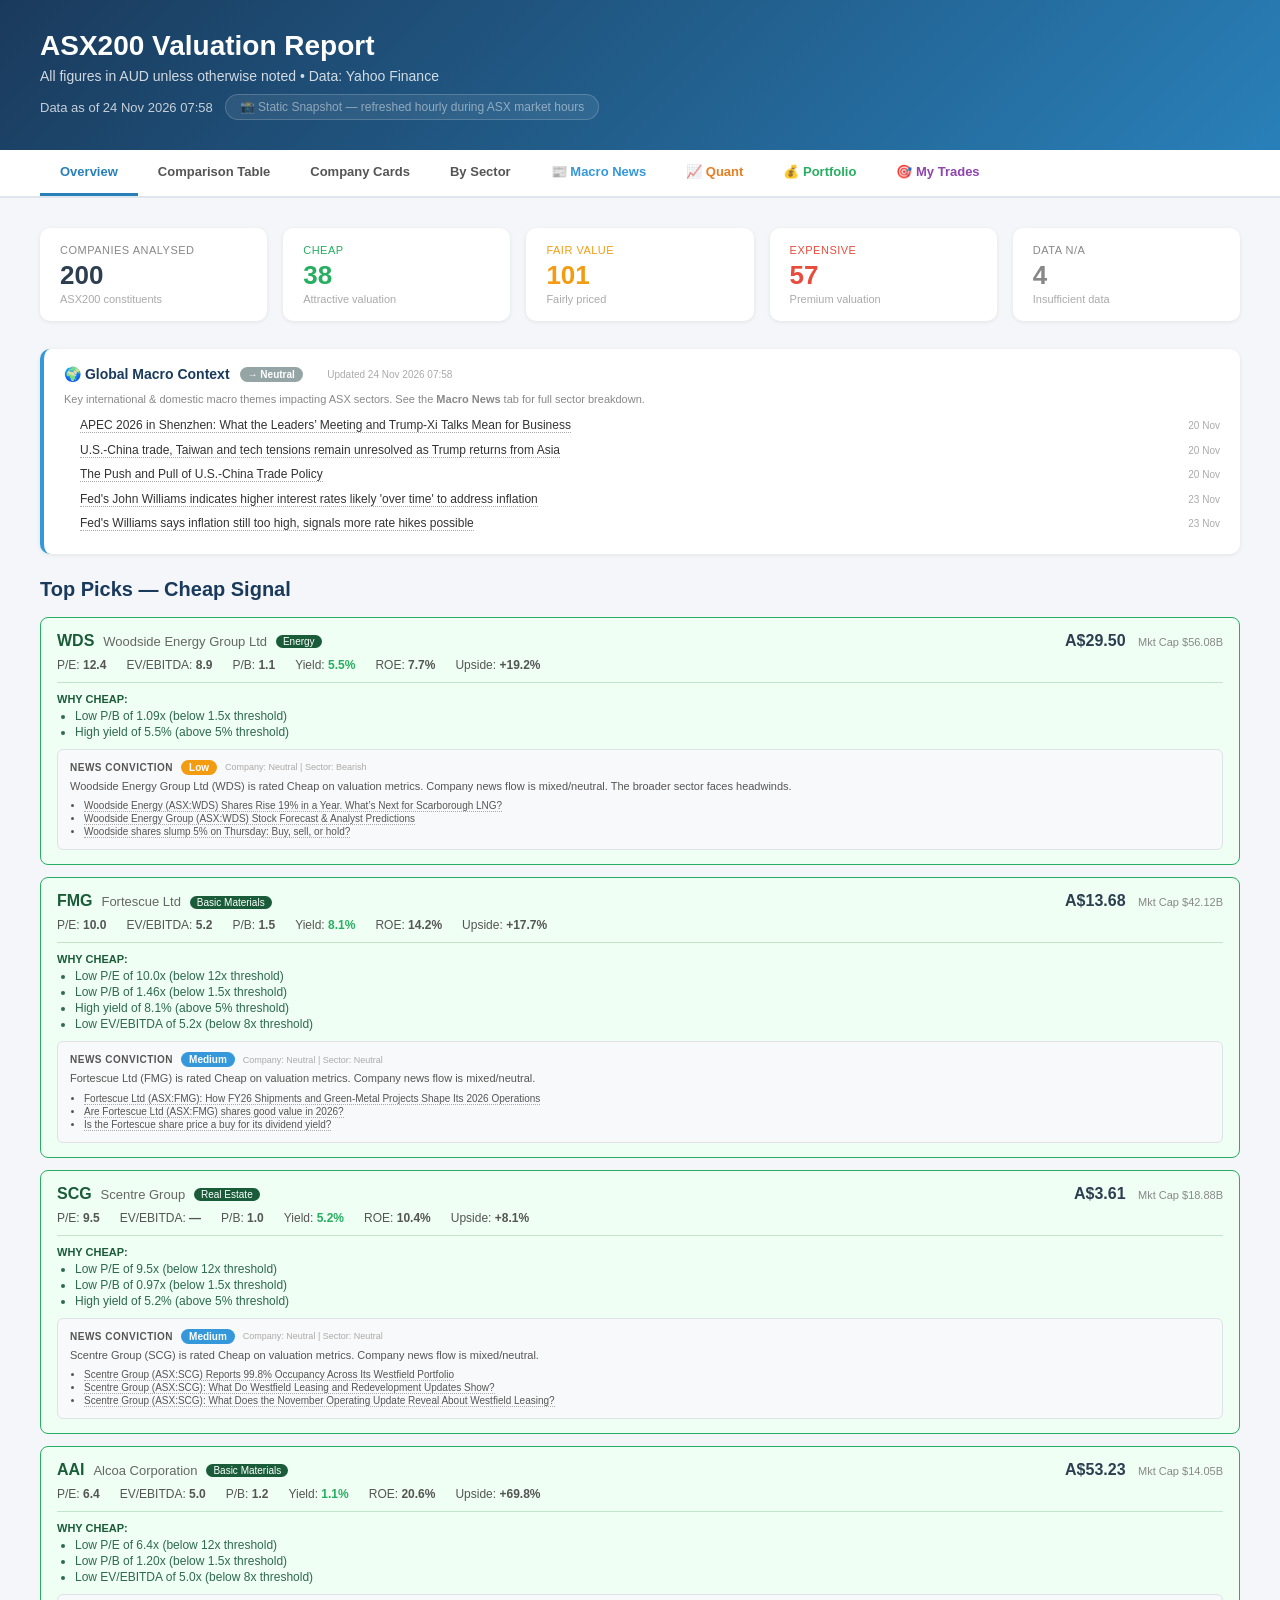
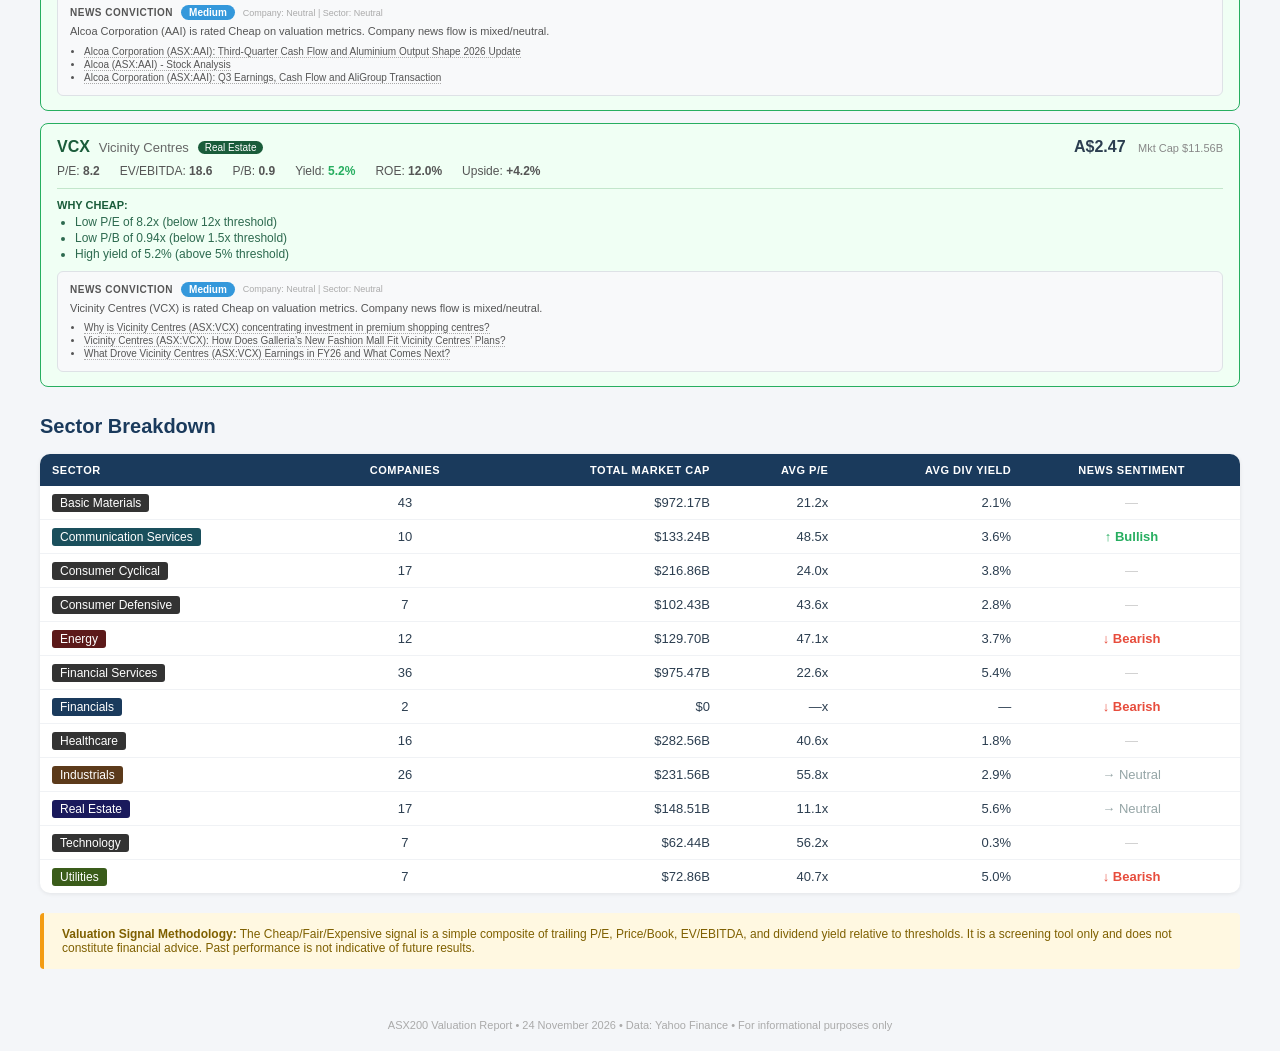
==== docs/index.html @ 19b4bb1e "Auto-update ASX200 report — 24 Nov 2026 08:01 UTC" ====
<!DOCTYPE html>
<html lang="en">
<head>
<meta charset="UTF-8">
<meta name="viewport" content="width=device-width, initial-scale=1">
<title>ASX200 Valuation Report — 24 November 2026</title>
<style>
  * { box-sizing: border-box; margin: 0; padding: 0; }
  body { font-family: -apple-system, BlinkMacSystemFont, 'Segoe UI', sans-serif; background: #f4f6f9; color: #2c3e50; }
  .header { background: linear-gradient(135deg, #1a3a5c 0%, #2980b9 100%); color: #fff; padding: 30px 40px; }
  .header h1 { font-size: 28px; font-weight: 800; }
  .header p { opacity: .8; margin-top: 6px; font-size: 14px; }
  .nav { background: #fff; border-bottom: 2px solid #e0e6ed; padding: 0 40px; display: flex; gap: 0; position: sticky; top: 0; z-index: 100; }
  .nav a { padding: 14px 20px; font-size: 13px; font-weight: 600; color: #555; text-decoration: none; border-bottom: 3px solid transparent; transition: .2s; }
  .nav a:hover, .nav a.active { color: #2980b9; border-bottom-color: #2980b9; }
  .section { padding: 30px 40px; display: none; }
  .section.active { display: block; }
  .stat-grid { display: grid; grid-template-columns: repeat(auto-fit, minmax(160px, 1fr)); gap: 16px; margin-bottom: 28px; }
  .stat-box { background: #fff; border-radius: 10px; padding: 16px 20px; box-shadow: 0 1px 4px rgba(0,0,0,.08); }
  .stat-box .label { font-size: 11px; color: #888; text-transform: uppercase; letter-spacing: .5px; }
  .stat-box .value { font-size: 26px; font-weight: 800; color: #2c3e50; margin-top: 4px; }
  .stat-box .sub { font-size: 11px; color: #aaa; margin-top: 2px; }
  h2 { font-size: 20px; font-weight: 700; margin-bottom: 16px; color: #1a3a5c; }
  .filter-bar { display: flex; gap: 8px; flex-wrap: wrap; margin-bottom: 16px; }
  .filter-btn { padding: 5px 14px; border: 1px solid #ddd; border-radius: 20px; font-size: 12px; cursor: pointer; background: #fff; color: #555; transition: .2s; }
  .filter-btn:hover, .filter-btn.active { background: #2980b9; color: #fff; border-color: #2980b9; }
  table { width: 100%; border-collapse: collapse; background: #fff; border-radius: 10px; overflow: hidden; box-shadow: 0 1px 4px rgba(0,0,0,.08); font-size: 13px; }
  thead { background: #1a3a5c; color: #fff; }
  th { padding: 10px 12px; text-align: left; font-size: 11px; font-weight: 600; text-transform: uppercase; letter-spacing: .5px; white-space: nowrap; }
  th.sortable { cursor: pointer; user-select: none; position: relative; padding-right: 20px; }
  th.sortable:hover { background: #24537a; }
  th .sort-arrow { font-size: 10px; margin-left: 4px; opacity: 0.4; }
  th.sort-asc .sort-arrow, th.sort-desc .sort-arrow { opacity: 1; }
  td { padding: 9px 12px; border-bottom: 1px solid #f0f2f5; }
  tr:last-child td { border-bottom: none; }
  tr:hover td { background: #f8fafc; }
  .company-row { cursor: default; }
  .cards-grid { display: grid; grid-template-columns: repeat(auto-fill, minmax(300px, 1fr)); gap: 16px; }
  a[target="_blank"]:hover { border-bottom-color: #2980b9 !important; color: #2980b9 !important; }
  .card { background: #fff; border-radius: 8px; box-shadow: 0 2px 8px rgba(0,0,0,.09); overflow: hidden; transition: transform .15s, box-shadow .15s; }
  .card:hover { transform: translateY(-2px); box-shadow: 0 4px 16px rgba(0,0,0,.13); }
  .disclaimer { background: #fff8e1; border-left: 4px solid #f39c12; padding: 14px 18px; border-radius: 4px; font-size: 12px; color: #7f6000; margin-top: 24px; }
  .refresh-bar { display:flex; align-items:center; gap:12px; margin-top:10px; flex-wrap:wrap; }
  #refresh-btn { background:rgba(255,255,255,.15); border:1px solid rgba(255,255,255,.4); color:#fff; padding:5px 14px; border-radius:16px; font-size:12px; cursor:pointer; transition:.2s; }
  #refresh-btn:hover { background:rgba(255,255,255,.25); }
  #refresh-btn:disabled { opacity:.5; cursor:not-allowed; }
  #refresh-status { font-size:12px; opacity:.8; }
  #last-updated { font-size:13px; opacity:.75; }
</style>
</head>
<body>

<div class="header">
  <h1>ASX200 Valuation Report</h1>
  <p>All figures in AUD unless otherwise noted &bull; Data: Yahoo Finance</p>
  <div class="refresh-bar">
    <span id="last-updated">Data as of 24 Nov 2026 07:58</span>
    <button id="refresh-btn" disabled style="opacity:.5;cursor:default">&#x1f4f8; Static Snapshot &mdash; refreshed hourly during ASX market hours</button>
    <span id="refresh-status"></span>
  </div>
</div>

<nav class="nav">
  <a href="#" class="active" onclick="showSection('overview',this)">Overview</a>
  <a href="#" onclick="showSection('table',this)">Comparison Table</a>
  <a href="#" onclick="showSection('cards',this)">Company Cards</a>
  <a href="#" onclick="showSection('sectors',this)">By Sector</a>
  <a href="#" onclick="showSection('macro',this)" style="color:#3498db;font-weight:700">&#x1f4f0; Macro News</a>
  <a href="#" onclick="showSection('quant',this)" style="color:#e67e22;font-weight:700">&#x1f4c8; Quant</a>
  <a href="#" onclick="showSection('portfolio',this)" style="color:#27ae60;font-weight:700">&#x1f4b0; Portfolio</a>
  <a href="#" onclick="showSection('manual',this)" style="color:#8e44ad;font-weight:700">&#x1f3af; My Trades</a>
</nav>

<!-- OVERVIEW -->
<div id="overview" class="section active">
  <div class="stat-grid">
    <div class="stat-box">
      <div class="label">Companies Analysed</div>
      <div class="value">200</div>
      <div class="sub">ASX200 constituents</div>
    </div>
    <div class="stat-box">
      <div class="label" style="color:#27ae60">Cheap</div>
      <div class="value" style="color:#27ae60">38</div>
      <div class="sub">Attractive valuation</div>
    </div>
    <div class="stat-box">
      <div class="label" style="color:#f39c12">Fair Value</div>
      <div class="value" style="color:#f39c12">101</div>
      <div class="sub">Fairly priced</div>
    </div>
    <div class="stat-box">
      <div class="label" style="color:#e74c3c">Expensive</div>
      <div class="value" style="color:#e74c3c">57</div>
      <div class="sub">Premium valuation</div>
    </div>
    <div class="stat-box">
      <div class="label">Data N/A</div>
      <div class="value" style="color:#888">4</div>
      <div class="sub">Insufficient data</div>
    </div>
  </div>

  <div style="background:#fff;border-radius:10px;padding:16px 20px;box-shadow:0 1px 4px rgba(0,0,0,.08);margin-bottom:24px;border-left:4px solid #3498db"><div style="display:flex;align-items:center;gap:10px;margin-bottom:10px"><span style="font-size:14px;font-weight:700;color:#1a3a5c">&#x1f30d; Global Macro Context</span><span style="background:#95a5a6;color:#fff;font-size:10px;padding:2px 8px;border-radius:8px;font-weight:600">&#x2192; Neutral</span> &nbsp;<span style="font-size:10px;color:#aaa">Updated 24 Nov 2026 07:58</span></div><p style="font-size:11px;color:#888;margin-bottom:10px">Key international &amp; domestic macro themes impacting ASX sectors. See the <b>Macro News</b> tab for full sector breakdown.</p><ul style="margin:0;padding-left:16px;line-height:1.8"><li style="margin:3px 0;display:flex;justify-content:space-between;align-items:baseline"><span style="font-size:12px;color:#333"><a href="https://news.google.com/rss/articles/[base64]?oc=5" target="_blank" rel="noopener" style="color:inherit;text-decoration:none;border-bottom:1px dotted #aaa" title="Open article">APEC 2026 in Shenzhen: What the Leaders’ Meeting and Trump-Xi Talks Mean for Business</a></span><span style="font-size:10px;color:#aaa;margin-left:8px;white-space:nowrap">20 Nov</span></li><li style="margin:3px 0;display:flex;justify-content:space-between;align-items:baseline"><span style="font-size:12px;color:#333"><a href="https://news.google.com/rss/articles/[base64]?oc=5" target="_blank" rel="noopener" style="color:inherit;text-decoration:none;border-bottom:1px dotted #aaa" title="Open article">U.S.-China trade, Taiwan and tech tensions remain unresolved as Trump returns from Asia</a></span><span style="font-size:10px;color:#aaa;margin-left:8px;white-space:nowrap">20 Nov</span></li><li style="margin:3px 0;display:flex;justify-content:space-between;align-items:baseline"><span style="font-size:12px;color:#333"><a href="https://news.google.com/rss/articles/[base64]?oc=5" target="_blank" rel="noopener" style="color:inherit;text-decoration:none;border-bottom:1px dotted #aaa" title="Open article">The Push and Pull of U.S.-China Trade Policy</a></span><span style="font-size:10px;color:#aaa;margin-left:8px;white-space:nowrap">20 Nov</span></li><li style="margin:3px 0;display:flex;justify-content:space-between;align-items:baseline"><span style="font-size:12px;color:#333"><a href="https://news.google.com/rss/articles/[base64]?oc=5" target="_blank" rel="noopener" style="color:inherit;text-decoration:none;border-bottom:1px dotted #aaa" title="Open article">Fed's John Williams indicates higher interest rates likely 'over time' to address inflation</a></span><span style="font-size:10px;color:#aaa;margin-left:8px;white-space:nowrap">23 Nov</span></li><li style="margin:3px 0;display:flex;justify-content:space-between;align-items:baseline"><span style="font-size:12px;color:#333"><a href="https://news.google.com/rss/articles/[base64]?oc=5" target="_blank" rel="noopener" style="color:inherit;text-decoration:none;border-bottom:1px dotted #aaa" title="Open article">Fed's Williams says inflation still too high, signals more rate hikes possible</a></span><span style="font-size:10px;color:#aaa;margin-left:8px;white-space:nowrap">23 Nov</span></li></ul></div>

  <h2>Top Picks — Cheap Signal</h2>
  
        <div style="background:#f0fff4;border:1px solid #27ae60;border-radius:8px;padding:14px 16px;margin-bottom:12px">
          <div style="display:flex;justify-content:space-between;align-items:flex-start">
            <div>
              <b style="color:#1a5c3a;font-size:16px">WDS</b>
              &nbsp;<span style="color:#666;font-size:13px">Woodside Energy Group Ltd</span>
              &nbsp;<span style="background:#1a5c3a;color:#fff;font-size:10px;padding:1px 7px;border-radius:8px;vertical-align:middle">Energy</span>
            </div>
            <div style="text-align:right">
              <span style="font-weight:700">A$29.50</span>
              <span style="color:#888;font-size:11px;margin-left:8px">Mkt Cap $56.08B</span>
            </div>
          </div>
          <div style="display:flex;gap:20px;margin-top:8px;font-size:12px;color:#555;flex-wrap:wrap">
            <span>P/E: <b>12.4</b></span>
            <span>EV/EBITDA: <b>8.9</b></span>
            <span>P/B: <b>1.1</b></span>
            <span>Yield: <b style="color:#27ae60">5.5%</b></span>
            <span>ROE: <b>7.7%</b></span>
            <span>Upside: <b>+19.2%</b></span>
          </div>
          <div style="margin-top:10px;padding-top:10px;border-top:1px solid #c3e6cb"><div style="font-size:11px;font-weight:700;color:#1a5c3a;margin-bottom:4px">WHY CHEAP:</div><ul style="margin:0;padding-left:18px;font-size:12px;color:#2d6a4f"><li style="margin:2px 0">Low P/B of 1.09x (below 1.5x threshold)</li><li style="margin:2px 0">High yield of 5.5% (above 5% threshold)</li></ul></div>
          <div style="margin-top:10px;padding:10px 12px;background:#f8f9fa;border-radius:6px;border:1px solid #dee2e6"><div style="display:flex;align-items:center;gap:8px;margin-bottom:4px"><span style="font-size:10px;font-weight:700;color:#555;text-transform:uppercase;letter-spacing:.5px">NEWS CONVICTION</span><span style="background:#f39c12;color:#fff;font-size:10px;padding:2px 8px;border-radius:8px;font-weight:600">Low</span><span style="font-size:9px;color:#aaa">Company: Neutral | Sector: Bearish</span></div><p style="font-size:11px;color:#555;margin:0 0 4px;line-height:1.4">Woodside Energy Group Ltd (WDS) is rated Cheap on valuation metrics. Company news flow is mixed/neutral. The broader sector faces headwinds.</p><ul style="margin:6px 0 0;padding-left:14px"><li style="font-size:10px;margin:2px 0;color:#555"><a href="https://news.google.com/rss/articles/[base64]?oc=5" target="_blank" rel="noopener" style="color:inherit;text-decoration:none;border-bottom:1px dotted #aaa" title="Open article">Woodside Energy (ASX:WDS) Shares Rise 19% in a Year. What’s Next for Scarborough LNG?</a></li><li style="font-size:10px;margin:2px 0;color:#555"><a href="https://news.google.com/rss/articles/CBMiigFBVV95cUxPNURCM3dqY3VEczFaQlRVOG5GcnI3QjNnTUJpSXBoOUhFYTQ2c19MMGlrNGltT3ExZWV2Qkx1VmtBLTdyR3o5S0Nad1VIemtrakQ2ZmtveVpadXNoZ2FSc2pHTlVWWkM3NEt0Y2JEMkRsZnkwclZuemVEblJkbGlEWXo4d3N5NE9kY3c?oc=5" target="_blank" rel="noopener" style="color:inherit;text-decoration:none;border-bottom:1px dotted #aaa" title="Open article">Woodside Energy Group (ASX:WDS) Stock Forecast &amp; Analyst Predictions</a></li><li style="font-size:10px;margin:2px 0;color:#555"><a href="https://news.google.com/rss/articles/[base64]?oc=5" target="_blank" rel="noopener" style="color:inherit;text-decoration:none;border-bottom:1px dotted #aaa" title="Open article">Woodside shares slump 5% on Thursday: Buy, sell, or hold?</a></li></ul></div>
        </div>
        <div style="background:#f0fff4;border:1px solid #27ae60;border-radius:8px;padding:14px 16px;margin-bottom:12px">
          <div style="display:flex;justify-content:space-between;align-items:flex-start">
            <div>
              <b style="color:#1a5c3a;font-size:16px">FMG</b>
              &nbsp;<span style="color:#666;font-size:13px">Fortescue Ltd</span>
              &nbsp;<span style="background:#1a5c3a;color:#fff;font-size:10px;padding:1px 7px;border-radius:8px;vertical-align:middle">Basic Materials</span>
            </div>
            <div style="text-align:right">
              <span style="font-weight:700">A$13.68</span>
              <span style="color:#888;font-size:11px;margin-left:8px">Mkt Cap $42.12B</span>
            </div>
          </div>
          <div style="display:flex;gap:20px;margin-top:8px;font-size:12px;color:#555;flex-wrap:wrap">
            <span>P/E: <b>10.0</b></span>
            <span>EV/EBITDA: <b>5.2</b></span>
            <span>P/B: <b>1.5</b></span>
            <span>Yield: <b style="color:#27ae60">8.1%</b></span>
            <span>ROE: <b>14.2%</b></span>
            <span>Upside: <b>+17.7%</b></span>
          </div>
          <div style="margin-top:10px;padding-top:10px;border-top:1px solid #c3e6cb"><div style="font-size:11px;font-weight:700;color:#1a5c3a;margin-bottom:4px">WHY CHEAP:</div><ul style="margin:0;padding-left:18px;font-size:12px;color:#2d6a4f"><li style="margin:2px 0">Low P/E of 10.0x (below 12x threshold)</li><li style="margin:2px 0">Low P/B of 1.46x (below 1.5x threshold)</li><li style="margin:2px 0">High yield of 8.1% (above 5% threshold)</li><li style="margin:2px 0">Low EV/EBITDA of 5.2x (below 8x threshold)</li></ul></div>
          <div style="margin-top:10px;padding:10px 12px;background:#f8f9fa;border-radius:6px;border:1px solid #dee2e6"><div style="display:flex;align-items:center;gap:8px;margin-bottom:4px"><span style="font-size:10px;font-weight:700;color:#555;text-transform:uppercase;letter-spacing:.5px">NEWS CONVICTION</span><span style="background:#3498db;color:#fff;font-size:10px;padding:2px 8px;border-radius:8px;font-weight:600">Medium</span><span style="font-size:9px;color:#aaa">Company: Neutral | Sector: Neutral</span></div><p style="font-size:11px;color:#555;margin:0 0 4px;line-height:1.4">Fortescue Ltd (FMG) is rated Cheap on valuation metrics. Company news flow is mixed/neutral.</p><ul style="margin:6px 0 0;padding-left:14px"><li style="font-size:10px;margin:2px 0;color:#555"><a href="https://news.google.com/rss/articles/[base64]?oc=5" target="_blank" rel="noopener" style="color:inherit;text-decoration:none;border-bottom:1px dotted #aaa" title="Open article">Fortescue Ltd (ASX:FMG): How FY26 Shipments and Green-Metal Projects Shape Its 2026 Operations</a></li><li style="font-size:10px;margin:2px 0;color:#555"><a href="https://news.google.com/rss/articles/[base64]?oc=5" target="_blank" rel="noopener" style="color:inherit;text-decoration:none;border-bottom:1px dotted #aaa" title="Open article">Are Fortescue Ltd (ASX:FMG) shares good value in 2026?</a></li><li style="font-size:10px;margin:2px 0;color:#555"><a href="https://news.google.com/rss/articles/[base64]?oc=5" target="_blank" rel="noopener" style="color:inherit;text-decoration:none;border-bottom:1px dotted #aaa" title="Open article">Is the Fortescue share price a buy for its dividend yield?</a></li></ul></div>
        </div>
        <div style="background:#f0fff4;border:1px solid #27ae60;border-radius:8px;padding:14px 16px;margin-bottom:12px">
          <div style="display:flex;justify-content:space-between;align-items:flex-start">
            <div>
              <b style="color:#1a5c3a;font-size:16px">SCG</b>
              &nbsp;<span style="color:#666;font-size:13px">Scentre Group</span>
              &nbsp;<span style="background:#1a5c3a;color:#fff;font-size:10px;padding:1px 7px;border-radius:8px;vertical-align:middle">Real Estate</span>
            </div>
            <div style="text-align:right">
              <span style="font-weight:700">A$3.61</span>
              <span style="color:#888;font-size:11px;margin-left:8px">Mkt Cap $18.88B</span>
            </div>
          </div>
          <div style="display:flex;gap:20px;margin-top:8px;font-size:12px;color:#555;flex-wrap:wrap">
            <span>P/E: <b>9.5</b></span>
            <span>EV/EBITDA: <b>—</b></span>
            <span>P/B: <b>1.0</b></span>
            <span>Yield: <b style="color:#27ae60">5.2%</b></span>
            <span>ROE: <b>10.4%</b></span>
            <span>Upside: <b>+8.1%</b></span>
          </div>
          <div style="margin-top:10px;padding-top:10px;border-top:1px solid #c3e6cb"><div style="font-size:11px;font-weight:700;color:#1a5c3a;margin-bottom:4px">WHY CHEAP:</div><ul style="margin:0;padding-left:18px;font-size:12px;color:#2d6a4f"><li style="margin:2px 0">Low P/E of 9.5x (below 12x threshold)</li><li style="margin:2px 0">Low P/B of 0.97x (below 1.5x threshold)</li><li style="margin:2px 0">High yield of 5.2% (above 5% threshold)</li></ul></div>
          <div style="margin-top:10px;padding:10px 12px;background:#f8f9fa;border-radius:6px;border:1px solid #dee2e6"><div style="display:flex;align-items:center;gap:8px;margin-bottom:4px"><span style="font-size:10px;font-weight:700;color:#555;text-transform:uppercase;letter-spacing:.5px">NEWS CONVICTION</span><span style="background:#3498db;color:#fff;font-size:10px;padding:2px 8px;border-radius:8px;font-weight:600">Medium</span><span style="font-size:9px;color:#aaa">Company: Neutral | Sector: Neutral</span></div><p style="font-size:11px;color:#555;margin:0 0 4px;line-height:1.4">Scentre Group (SCG) is rated Cheap on valuation metrics. Company news flow is mixed/neutral.</p><ul style="margin:6px 0 0;padding-left:14px"><li style="font-size:10px;margin:2px 0;color:#555"><a href="https://news.google.com/rss/articles/[base64]?oc=5" target="_blank" rel="noopener" style="color:inherit;text-decoration:none;border-bottom:1px dotted #aaa" title="Open article">Scentre Group (ASX:SCG) Reports 99.8% Occupancy Across Its Westfield Portfolio</a></li><li style="font-size:10px;margin:2px 0;color:#555"><a href="https://news.google.com/rss/articles/[base64]?oc=5" target="_blank" rel="noopener" style="color:inherit;text-decoration:none;border-bottom:1px dotted #aaa" title="Open article">Scentre Group (ASX:SCG): What Do Westfield Leasing and Redevelopment Updates Show?</a></li><li style="font-size:10px;margin:2px 0;color:#555"><a href="https://news.google.com/rss/articles/[base64]?oc=5" target="_blank" rel="noopener" style="color:inherit;text-decoration:none;border-bottom:1px dotted #aaa" title="Open article">Scentre Group (ASX:SCG): What Does the November Operating Update Reveal About Westfield Leasing?</a></li></ul></div>
        </div>
        <div style="background:#f0fff4;border:1px solid #27ae60;border-radius:8px;padding:14px 16px;margin-bottom:12px">
          <div style="display:flex;justify-content:space-between;align-items:flex-start">
            <div>
              <b style="color:#1a5c3a;font-size:16px">AAI</b>
              &nbsp;<span style="color:#666;font-size:13px">Alcoa Corporation</span>
              &nbsp;<span style="background:#1a5c3a;color:#fff;font-size:10px;padding:1px 7px;border-radius:8px;vertical-align:middle">Basic Materials</span>
            </div>
            <div style="text-align:right">
              <span style="font-weight:700">A$53.23</span>
              <span style="color:#888;font-size:11px;margin-left:8px">Mkt Cap $14.05B</span>
            </div>
          </div>
          <div style="display:flex;gap:20px;margin-top:8px;font-size:12px;color:#555;flex-wrap:wrap">
            <span>P/E: <b>6.4</b></span>
            <span>EV/EBITDA: <b>5.0</b></span>
            <span>P/B: <b>1.2</b></span>
            <span>Yield: <b style="color:#27ae60">1.1%</b></span>
            <span>ROE: <b>20.6%</b></span>
            <span>Upside: <b>+69.8%</b></span>
          </div>
          <div style="margin-top:10px;padding-top:10px;border-top:1px solid #c3e6cb"><div style="font-size:11px;font-weight:700;color:#1a5c3a;margin-bottom:4px">WHY CHEAP:</div><ul style="margin:0;padding-left:18px;font-size:12px;color:#2d6a4f"><li style="margin:2px 0">Low P/E of 6.4x (below 12x threshold)</li><li style="margin:2px 0">Low P/B of 1.20x (below 1.5x threshold)</li><li style="margin:2px 0">Low EV/EBITDA of 5.0x (below 8x threshold)</li></ul></div>
          <div style="margin-top:10px;padding:10px 12px;background:#f8f9fa;border-radius:6px;border:1px solid #dee2e6"><div style="display:flex;align-items:center;gap:8px;margin-bottom:4px"><span style="font-size:10px;font-weight:700;color:#555;text-transform:uppercase;letter-spacing:.5px">NEWS CONVICTION</span><span style="background:#3498db;color:#fff;font-size:10px;padding:2px 8px;border-radius:8px;font-weight:600">Medium</span><span style="font-size:9px;color:#aaa">Company: Neutral | Sector: Neutral</span></div><p style="font-size:11px;color:#555;margin:0 0 4px;line-height:1.4">Alcoa Corporation (AAI) is rated Cheap on valuation metrics. Company news flow is mixed/neutral.</p><ul style="margin:6px 0 0;padding-left:14px"><li style="font-size:10px;margin:2px 0;color:#555"><a href="https://news.google.com/rss/articles/[base64]?oc=5" target="_blank" rel="noopener" style="color:inherit;text-decoration:none;border-bottom:1px dotted #aaa" title="Open article">Alcoa Corporation (ASX:AAI): Third-Quarter Cash Flow and Aluminium Output Shape 2026 Update</a></li><li style="font-size:10px;margin:2px 0;color:#555"><a href="https://news.google.com/rss/articles/CBMib0FVX3lxTE4wTHFvZHZCT2wycHNEZUJXZGV2N3cyOWl3WEtsdHh0NHFtY05YV3lCeWxVR2xORUNEM25maUY2M2N1dFNyaUtiRmxpd0R1ZGE1Wmx3ZlJVOVRRT2hzNnZmdEFmYk42UWtOZ0MzUkVXdw?oc=5" target="_blank" rel="noopener" style="color:inherit;text-decoration:none;border-bottom:1px dotted #aaa" title="Open article">Alcoa (ASX:AAI) - Stock Analysis</a></li><li style="font-size:10px;margin:2px 0;color:#555"><a href="https://news.google.com/rss/articles/[base64]?oc=5" target="_blank" rel="noopener" style="color:inherit;text-decoration:none;border-bottom:1px dotted #aaa" title="Open article">Alcoa Corporation (ASX:AAI): Q3 Earnings, Cash Flow and AliGroup Transaction</a></li></ul></div>
        </div>
        <div style="background:#f0fff4;border:1px solid #27ae60;border-radius:8px;padding:14px 16px;margin-bottom:12px">
          <div style="display:flex;justify-content:space-between;align-items:flex-start">
            <div>
              <b style="color:#1a5c3a;font-size:16px">VCX</b>
              &nbsp;<span style="color:#666;font-size:13px">Vicinity Centres</span>
              &nbsp;<span style="background:#1a5c3a;color:#fff;font-size:10px;padding:1px 7px;border-radius:8px;vertical-align:middle">Real Estate</span>
            </div>
            <div style="text-align:right">
              <span style="font-weight:700">A$2.47</span>
              <span style="color:#888;font-size:11px;margin-left:8px">Mkt Cap $11.56B</span>
            </div>
          </div>
          <div style="display:flex;gap:20px;margin-top:8px;font-size:12px;color:#555;flex-wrap:wrap">
            <span>P/E: <b>8.2</b></span>
            <span>EV/EBITDA: <b>18.6</b></span>
            <span>P/B: <b>0.9</b></span>
            <span>Yield: <b style="color:#27ae60">5.2%</b></span>
            <span>ROE: <b>12.0%</b></span>
            <span>Upside: <b>+4.2%</b></span>
          </div>
          <div style="margin-top:10px;padding-top:10px;border-top:1px solid #c3e6cb"><div style="font-size:11px;font-weight:700;color:#1a5c3a;margin-bottom:4px">WHY CHEAP:</div><ul style="margin:0;padding-left:18px;font-size:12px;color:#2d6a4f"><li style="margin:2px 0">Low P/E of 8.2x (below 12x threshold)</li><li style="margin:2px 0">Low P/B of 0.94x (below 1.5x threshold)</li><li style="margin:2px 0">High yield of 5.2% (above 5% threshold)</li></ul></div>
          <div style="margin-top:10px;padding:10px 12px;background:#f8f9fa;border-radius:6px;border:1px solid #dee2e6"><div style="display:flex;align-items:center;gap:8px;margin-bottom:4px"><span style="font-size:10px;font-weight:700;color:#555;text-transform:uppercase;letter-spacing:.5px">NEWS CONVICTION</span><span style="background:#3498db;color:#fff;font-size:10px;padding:2px 8px;border-radius:8px;font-weight:600">Medium</span><span style="font-size:9px;color:#aaa">Company: Neutral | Sector: Neutral</span></div><p style="font-size:11px;color:#555;margin:0 0 4px;line-height:1.4">Vicinity Centres (VCX) is rated Cheap on valuation metrics. Company news flow is mixed/neutral.</p><ul style="margin:6px 0 0;padding-left:14px"><li style="font-size:10px;margin:2px 0;color:#555"><a href="https://news.google.com/rss/articles/[base64]?oc=5" target="_blank" rel="noopener" style="color:inherit;text-decoration:none;border-bottom:1px dotted #aaa" title="Open article">Why is Vicinity Centres (ASX:VCX) concentrating investment in premium shopping centres?</a></li><li style="font-size:10px;margin:2px 0;color:#555"><a href="https://news.google.com/rss/articles/[base64]?oc=5" target="_blank" rel="noopener" style="color:inherit;text-decoration:none;border-bottom:1px dotted #aaa" title="Open article">Vicinity Centres (ASX:VCX): How Does Galleria’s New Fashion Mall Fit Vicinity Centres’ Plans?</a></li><li style="font-size:10px;margin:2px 0;color:#555"><a href="https://news.google.com/rss/articles/[base64]?oc=5" target="_blank" rel="noopener" style="color:inherit;text-decoration:none;border-bottom:1px dotted #aaa" title="Open article">What Drove Vicinity Centres (ASX:VCX) Earnings in FY26 and What Comes Next?</a></li></ul></div>
        </div>

  <h2 style="margin-top:28px">Sector Breakdown</h2>
  <table>
    <thead>
      <tr>
        <th>Sector</th>
        <th style="text-align:center">Companies</th>
        <th style="text-align:right">Total Market Cap</th>
        <th style="text-align:right">Avg P/E</th>
        <th style="text-align:right">Avg Div Yield</th>
        <th style="text-align:center">News Sentiment</th>
      </tr>
    </thead>
    <tbody>
      
        <tr>
          <td><span style="background:#333333;color:#fff;padding:2px 8px;border-radius:3px;font-size:12px">Basic Materials</span></td>
          <td style="text-align:center">43</td>
          <td style="text-align:right">$972.17B</td>
          <td style="text-align:right">21.2x</td>
          <td style="text-align:right">2.1%</td>
          <td style="text-align:center"><span style="color:#ccc">—</span></td>
        </tr>
        <tr>
          <td><span style="background:#1a4f5c;color:#fff;padding:2px 8px;border-radius:3px;font-size:12px">Communication Services</span></td>
          <td style="text-align:center">10</td>
          <td style="text-align:right">$133.24B</td>
          <td style="text-align:right">48.5x</td>
          <td style="text-align:right">3.6%</td>
          <td style="text-align:center"><span style="color:#27ae60;font-weight:700">&#x2191; Bullish</span></td>
        </tr>
        <tr>
          <td><span style="background:#333333;color:#fff;padding:2px 8px;border-radius:3px;font-size:12px">Consumer Cyclical</span></td>
          <td style="text-align:center">17</td>
          <td style="text-align:right">$216.86B</td>
          <td style="text-align:right">24.0x</td>
          <td style="text-align:right">3.8%</td>
          <td style="text-align:center"><span style="color:#ccc">—</span></td>
        </tr>
        <tr>
          <td><span style="background:#333333;color:#fff;padding:2px 8px;border-radius:3px;font-size:12px">Consumer Defensive</span></td>
          <td style="text-align:center">7</td>
          <td style="text-align:right">$102.43B</td>
          <td style="text-align:right">43.6x</td>
          <td style="text-align:right">2.8%</td>
          <td style="text-align:center"><span style="color:#ccc">—</span></td>
        </tr>
        <tr>
          <td><span style="background:#5c1a1a;color:#fff;padding:2px 8px;border-radius:3px;font-size:12px">Energy</span></td>
          <td style="text-align:center">12</td>
          <td style="text-align:right">$129.70B</td>
          <td style="text-align:right">47.1x</td>
          <td style="text-align:right">3.7%</td>
          <td style="text-align:center"><span style="color:#e74c3c;font-weight:700">&#x2193; Bearish</span></td>
        </tr>
        <tr>
          <td><span style="background:#333333;color:#fff;padding:2px 8px;border-radius:3px;font-size:12px">Financial Services</span></td>
          <td style="text-align:center">36</td>
          <td style="text-align:right">$975.47B</td>
          <td style="text-align:right">22.6x</td>
          <td style="text-align:right">5.4%</td>
          <td style="text-align:center"><span style="color:#ccc">—</span></td>
        </tr>
        <tr>
          <td><span style="background:#1a3a5c;color:#fff;padding:2px 8px;border-radius:3px;font-size:12px">Financials</span></td>
          <td style="text-align:center">2</td>
          <td style="text-align:right">$0</td>
          <td style="text-align:right">—x</td>
          <td style="text-align:right">—</td>
          <td style="text-align:center"><span style="color:#e74c3c;font-weight:700">&#x2193; Bearish</span></td>
        </tr>
        <tr>
          <td><span style="background:#333333;color:#fff;padding:2px 8px;border-radius:3px;font-size:12px">Healthcare</span></td>
          <td style="text-align:center">16</td>
          <td style="text-align:right">$282.56B</td>
          <td style="text-align:right">40.6x</td>
          <td style="text-align:right">1.8%</td>
          <td style="text-align:center"><span style="color:#ccc">—</span></td>
        </tr>
        <tr>
          <td><span style="background:#5c3a1a;color:#fff;padding:2px 8px;border-radius:3px;font-size:12px">Industrials</span></td>
          <td style="text-align:center">26</td>
          <td style="text-align:right">$231.56B</td>
          <td style="text-align:right">55.8x</td>
          <td style="text-align:right">2.9%</td>
          <td style="text-align:center"><span style="color:#95a5a6">&#x2192; Neutral</span></td>
        </tr>
        <tr>
          <td><span style="background:#1a1a5c;color:#fff;padding:2px 8px;border-radius:3px;font-size:12px">Real Estate</span></td>
          <td style="text-align:center">17</td>
          <td style="text-align:right">$148.51B</td>
          <td style="text-align:right">11.1x</td>
          <td style="text-align:right">5.6%</td>
          <td style="text-align:center"><span style="color:#95a5a6">&#x2192; Neutral</span></td>
        </tr>
        <tr>
          <td><span style="background:#333333;color:#fff;padding:2px 8px;border-radius:3px;font-size:12px">Technology</span></td>
          <td style="text-align:center">7</td>
          <td style="text-align:right">$62.44B</td>
          <td style="text-align:right">56.2x</td>
          <td style="text-align:right">0.3%</td>
          <td style="text-align:center"><span style="color:#ccc">—</span></td>
        </tr>
        <tr>
          <td><span style="background:#3a5c1a;color:#fff;padding:2px 8px;border-radius:3px;font-size:12px">Utilities</span></td>
          <td style="text-align:center">7</td>
          <td style="text-align:right">$72.86B</td>
          <td style="text-align:right">40.7x</td>
          <td style="text-align:right">5.0%</td>
          <td style="text-align:center"><span style="color:#e74c3c;font-weight:700">&#x2193; Bearish</span></td>
        </tr>
    </tbody>
  </table>

  <div class="disclaimer" style="margin-top:20px">
    <b>Valuation Signal Methodology:</b> The Cheap/Fair/Expensive signal is a simple composite of trailing P/E, Price/Book, EV/EBITDA, and dividend yield relative to thresholds. It is a screening tool only and does not constitute financial advice. Past performance is not indicative of future results.
  </div>
</div>

<!-- TABLE -->
<div id="table" class="section">
  <h2>Full Comparison Table</h2>
  <div class="filter-bar" id="tableFilters">
    <button class="filter-btn active" onclick="filterTable('all',this)">All</button>
    <button class="filter-btn" onclick="filterTable('Cheap',this)" style="border-color:#27ae60;color:#27ae60">Cheap</button>
    <button class="filter-btn" onclick="filterTable('Fair',this)" style="border-color:#f39c12;color:#f39c12">Fair</button>
    <button class="filter-btn" onclick="filterTable('Expensive',this)" style="border-color:#e74c3c;color:#e74c3c">Expensive</button>
  </div>
  <table id="mainTable">
    <thead>
      <tr>
        <th class="sortable" onclick="sortTable(0)"># <span class="sort-arrow">&#9650;</span></th>
        <th class="sortable" onclick="sortTable(1)">Company <span class="sort-arrow">&#9650;</span></th>
        <th class="sortable" onclick="sortTable(2)">Sector <span class="sort-arrow">&#9650;</span></th>
        <th class="sortable" onclick="sortTable(3)" style="text-align:right">Price <span class="sort-arrow">&#9650;</span></th>
        <th class="sortable" onclick="sortTable(4)" style="text-align:right">Mkt Cap <span class="sort-arrow">&#9650;</span></th>
        <th class="sortable" onclick="sortTable(5)" style="text-align:right">P/E (TTM) <span class="sort-arrow">&#9650;</span></th>
        <th class="sortable" onclick="sortTable(6)" style="text-align:right">Fwd P/E <span class="sort-arrow">&#9650;</span></th>
        <th class="sortable" onclick="sortTable(7)" style="text-align:right">EV/EBITDA <span class="sort-arrow">&#9650;</span></th>
        <th class="sortable" onclick="sortTable(8)" style="text-align:right">P/B <span class="sort-arrow">&#9650;</span></th>
        <th class="sortable" onclick="sortTable(9)" style="text-align:right">Div Yield <span class="sort-arrow">&#9650;</span></th>
        <th class="sortable" onclick="sortTable(10)" style="text-align:right">ROE <span class="sort-arrow">&#9650;</span></th>
        <th class="sortable" onclick="sortTable(11)" style="text-align:right">Analyst Upside <span class="sort-arrow">&#9650;</span></th>
        <th class="sortable" onclick="sortTable(12)" style="text-align:center">Signal <span class="sort-arrow">&#9650;</span></th>
      </tr>
    </thead>
    <tbody id="tableBody">
      
        <tr class="company-row" data-sector="Financial Services" data-signal="Expensive">
          <td style="font-weight:700;color:#2c3e50">1</td>
          <td>
            <span style="font-weight:700;color:#2c3e50">CBA</span><br>
            <small style="color:#666;font-size:11px">Commonwealth Bank of Australia</small>
          </td>
          <td><span style="background:#333333;color:#fff;padding:2px 6px;border-radius:3px;font-size:11px">Financial Services</span></td>
          <td style="text-align:right;font-weight:600">A$169.18</td>
          <td style="text-align:right">
            $282.89B
            <div style="background:#3498db;height:6px;width:100.0%;border-radius:3px;margin-top:2px"></div>
          </td>
          <td style="text-align:right;">25.9</td>
          <td style="text-align:right">25.0</td>
          <td style="text-align:right">—</td>
          <td style="text-align:right">3.6</td>
          <td style="text-align:right;color:#27ae60">3.0%</td>
          <td style="text-align:right">13.9%</td>
          <td style="text-align:right;color:#e74c3c">-25.5%</td>
          <td style="text-align:center">
            <span style="background:#e74c3c;color:#fff;padding:2px 8px;border-radius:10px;font-size:11px;font-weight:600">Expensive</span>
          </td>
        </tr>
        <tr class="company-row" data-sector="Basic Materials" data-signal="Fair">
          <td style="font-weight:700;color:#2c3e50">2</td>
          <td>
            <span style="font-weight:700;color:#2c3e50">BHP</span><br>
            <small style="color:#666;font-size:11px">BHP Group Limited</small>
          </td>
          <td><span style="background:#333333;color:#fff;padding:2px 6px;border-radius:3px;font-size:11px">Basic Materials</span></td>
          <td style="text-align:right;font-weight:600">A$53.23</td>
          <td style="text-align:right">
            $270.57B
            <div style="background:#3498db;height:6px;width:95.6%;border-radius:3px;margin-top:2px"></div>
          </td>
          <td style="text-align:right;">18.7</td>
          <td style="text-align:right">14.8</td>
          <td style="text-align:right">9.4</td>
          <td style="text-align:right">3.7</td>
          <td style="text-align:right;color:#27ae60">4.6%</td>
          <td style="text-align:right">24.0%</td>
          <td style="text-align:right;color:#27ae60">+15.0%</td>
          <td style="text-align:center">
            <span style="background:#f39c12;color:#fff;padding:2px 8px;border-radius:10px;font-size:11px;font-weight:600">Fair</span>
          </td>
        </tr>
        <tr class="company-row" data-sector="Basic Materials" data-signal="Fair">
          <td style="font-weight:700;color:#2c3e50">3</td>
          <td>
            <span style="font-weight:700;color:#2c3e50">RIO</span><br>
            <small style="color:#666;font-size:11px">Rio Tinto Group</small>
          </td>
          <td><span style="background:#333333;color:#fff;padding:2px 6px;border-radius:3px;font-size:11px">Basic Materials</span></td>
          <td style="text-align:right;font-weight:600">A$137.84</td>
          <td style="text-align:right">
            $224.18B
            <div style="background:#3498db;height:6px;width:79.2%;border-radius:3px;margin-top:2px"></div>
          </td>
          <td style="text-align:right;">12.6</td>
          <td style="text-align:right">12.2</td>
          <td style="text-align:right">10.6</td>
          <td style="text-align:right">2.4</td>
          <td style="text-align:right;color:#27ae60">4.8%</td>
          <td style="text-align:right">19.3%</td>
          <td style="text-align:right;color:#27ae60">+28.0%</td>
          <td style="text-align:center">
            <span style="background:#f39c12;color:#fff;padding:2px 8px;border-radius:10px;font-size:11px;font-weight:600">Fair</span>
          </td>
        </tr>
        <tr class="company-row" data-sector="Basic Materials" data-signal="Fair">
          <td style="font-weight:700;color:#2c3e50">4</td>
          <td>
            <span style="font-weight:700;color:#2c3e50">NEM</span><br>
            <small style="color:#666;font-size:11px">Newmont Corporation</small>
          </td>
          <td><span style="background:#333333;color:#fff;padding:2px 6px;border-radius:3px;font-size:11px">Basic Materials</span></td>
          <td style="text-align:right;font-weight:600">A$151.64</td>
          <td style="text-align:right">
            $157.58B
            <div style="background:#3498db;height:6px;width:55.7%;border-radius:3px;margin-top:2px"></div>
          </td>
          <td style="text-align:right;">12.2</td>
          <td style="text-align:right">11.2</td>
          <td style="text-align:right">8.6</td>
          <td style="text-align:right">3.1</td>
          <td style="text-align:right;color:#27ae60">1.1%</td>
          <td style="text-align:right">27.3%</td>
          <td style="text-align:right;color:#27ae60">+20.2%</td>
          <td style="text-align:center">
            <span style="background:#f39c12;color:#fff;padding:2px 8px;border-radius:10px;font-size:11px;font-weight:600">Fair</span>
          </td>
        </tr>
        <tr class="company-row" data-sector="Financial Services" data-signal="Fair">
          <td style="font-weight:700;color:#2c3e50">5</td>
          <td>
            <span style="font-weight:700;color:#2c3e50">WBC</span><br>
            <small style="color:#666;font-size:11px">Westpac Banking Corporation</small>
          </td>
          <td><span style="background:#333333;color:#fff;padding:2px 6px;border-radius:3px;font-size:11px">Financial Services</span></td>
          <td style="text-align:right;font-weight:600">A$35.90</td>
          <td style="text-align:right">
            $122.61B
            <div style="background:#3498db;height:6px;width:43.3%;border-radius:3px;margin-top:2px"></div>
          </td>
          <td style="text-align:right;">18.0</td>
          <td style="text-align:right">16.7</td>
          <td style="text-align:right">—</td>
          <td style="text-align:right">1.7</td>
          <td style="text-align:right;color:#27ae60">4.4%</td>
          <td style="text-align:right">9.5%</td>
          <td style="text-align:right;color:#e74c3c">-7.7%</td>
          <td style="text-align:center">
            <span style="background:#f39c12;color:#fff;padding:2px 8px;border-radius:10px;font-size:11px;font-weight:600">Fair</span>
          </td>
        </tr>
        <tr class="company-row" data-sector="Financial Services" data-signal="Fair">
          <td style="font-weight:700;color:#2c3e50">6</td>
          <td>
            <span style="font-weight:700;color:#2c3e50">ANZ</span><br>
            <small style="color:#666;font-size:11px">ANZ Group Holdings Limited</small>
          </td>
          <td><span style="background:#333333;color:#fff;padding:2px 6px;border-radius:3px;font-size:11px">Financial Services</span></td>
          <td style="text-align:right;font-weight:600">A$38.67</td>
          <td style="text-align:right">
            $116.44B
            <div style="background:#3498db;height:6px;width:41.2%;border-radius:3px;margin-top:2px"></div>
          </td>
          <td style="text-align:right;">16.2</td>
          <td style="text-align:right">14.7</td>
          <td style="text-align:right">—</td>
          <td style="text-align:right">1.6</td>
          <td style="text-align:right;color:#27ae60">4.4%</td>
          <td style="text-align:right">10.2%</td>
          <td style="text-align:right;color:#e74c3c">-4.2%</td>
          <td style="text-align:center">
            <span style="background:#f39c12;color:#fff;padding:2px 8px;border-radius:10px;font-size:11px;font-weight:600">Fair</span>
          </td>
        </tr>
        <tr class="company-row" data-sector="Financial Services" data-signal="Fair">
          <td style="font-weight:700;color:#2c3e50">7</td>
          <td>
            <span style="font-weight:700;color:#2c3e50">NAB</span><br>
            <small style="color:#666;font-size:11px">National Australia Bank Limited</small>
          </td>
          <td><span style="background:#333333;color:#fff;padding:2px 6px;border-radius:3px;font-size:11px">Financial Services</span></td>
          <td style="text-align:right;font-weight:600">A$36.64</td>
          <td style="text-align:right">
            $114.00B
            <div style="background:#3498db;height:6px;width:40.3%;border-radius:3px;margin-top:2px"></div>
          </td>
          <td style="text-align:right;">18.5</td>
          <td style="text-align:right">15.4</td>
          <td style="text-align:right">—</td>
          <td style="text-align:right">1.8</td>
          <td style="text-align:right;color:#27ae60">4.7%</td>
          <td style="text-align:right">9.7%</td>
          <td style="text-align:right;color:#27ae60">+1.1%</td>
          <td style="text-align:center">
            <span style="background:#f39c12;color:#fff;padding:2px 8px;border-radius:10px;font-size:11px;font-weight:600">Fair</span>
          </td>
        </tr>
        <tr class="company-row" data-sector="Healthcare" data-signal="Expensive">
          <td style="font-weight:700;color:#2c3e50">8</td>
          <td>
            <span style="font-weight:700;color:#2c3e50">CSL</span><br>
            <small style="color:#666;font-size:11px">CSL Limited</small>
          </td>
          <td><span style="background:#333333;color:#fff;padding:2px 6px;border-radius:3px;font-size:11px">Healthcare</span></td>
          <td style="text-align:right;font-weight:600">A$204.43</td>
          <td style="text-align:right">
            $98.10B
            <div style="background:#3498db;height:6px;width:34.7%;border-radius:3px;margin-top:2px"></div>
          </td>
          <td style="text-align:right;">—</td>
          <td style="text-align:right">21.7</td>
          <td style="text-align:right">20.9</td>
          <td style="text-align:right">4.7</td>
          <td style="text-align:right;color:#27ae60">2.0%</td>
          <td style="text-align:right">-15.8%</td>
          <td style="text-align:right;color:#e74c3c">-0.9%</td>
          <td style="text-align:center">
            <span style="background:#e74c3c;color:#fff;padding:2px 8px;border-radius:10px;font-size:11px;font-weight:600">Expensive</span>
          </td>
        </tr>
        <tr class="company-row" data-sector="Consumer Cyclical" data-signal="Expensive">
          <td style="font-weight:700;color:#2c3e50">9</td>
          <td>
            <span style="font-weight:700;color:#2c3e50">WES</span><br>
            <small style="color:#666;font-size:11px">Wesfarmers Limited</small>
          </td>
          <td><span style="background:#333333;color:#fff;padding:2px 6px;border-radius:3px;font-size:11px">Consumer Cyclical</span></td>
          <td style="text-align:right;font-weight:600">A$78.13</td>
          <td style="text-align:right">
            $88.72B
            <div style="background:#3498db;height:6px;width:31.4%;border-radius:3px;margin-top:2px"></div>
          </td>
          <td style="text-align:right;color:#e74c3c;font-weight:700">30.9</td>
          <td style="text-align:right">27.1</td>
          <td style="text-align:right">20.5</td>
          <td style="text-align:right">11.1</td>
          <td style="text-align:right;color:#27ae60">2.9%</td>
          <td style="text-align:right">33.5%</td>
          <td style="text-align:right;color:#e74c3c">-5.3%</td>
          <td style="text-align:center">
            <span style="background:#e74c3c;color:#fff;padding:2px 8px;border-radius:10px;font-size:11px;font-weight:600">Expensive</span>
          </td>
        </tr>
        <tr class="company-row" data-sector="Financial Services" data-signal="Fair">
          <td style="font-weight:700;color:#2c3e50">10</td>
          <td>
            <span style="font-weight:700;color:#2c3e50">MQG</span><br>
            <small style="color:#666;font-size:11px">Macquarie Group Limited</small>
          </td>
          <td><span style="background:#333333;color:#fff;padding:2px 6px;border-radius:3px;font-size:11px">Financial Services</span></td>
          <td style="text-align:right;font-weight:600">A$227.64</td>
          <td style="text-align:right">
            $86.76B
            <div style="background:#3498db;height:6px;width:30.7%;border-radius:3px;margin-top:2px"></div>
          </td>
          <td style="text-align:right;">23.4</td>
          <td style="text-align:right">18.5</td>
          <td style="text-align:right">—</td>
          <td style="text-align:right">2.4</td>
          <td style="text-align:right;color:#27ae60">3.4%</td>
          <td style="text-align:right">11.2%</td>
          <td style="text-align:right;color:#27ae60">+13.3%</td>
          <td style="text-align:center">
            <span style="background:#f39c12;color:#fff;padding:2px 8px;border-radius:10px;font-size:11px;font-weight:600">Fair</span>
          </td>
        </tr>
        <tr class="company-row" data-sector="Real Estate" data-signal="Expensive">
          <td style="font-weight:700;color:#2c3e50">11</td>
          <td>
            <span style="font-weight:700;color:#2c3e50">GMG</span><br>
            <small style="color:#666;font-size:11px">Goodman Group</small>
          </td>
          <td><span style="background:#1a1a5c;color:#fff;padding:2px 6px;border-radius:3px;font-size:11px">Real Estate</span></td>
          <td style="text-align:right;font-weight:600">A$28.02</td>
          <td style="text-align:right">
            $57.57B
            <div style="background:#3498db;height:6px;width:20.4%;border-radius:3px;margin-top:2px"></div>
          </td>
          <td style="text-align:right;">21.1</td>
          <td style="text-align:right">17.6</td>
          <td style="text-align:right">24.1</td>
          <td style="text-align:right">2.3</td>
          <td style="text-align:right;color:#27ae60">1.1%</td>
          <td style="text-align:right">11.5%</td>
          <td style="text-align:right;color:#27ae60">+19.7%</td>
          <td style="text-align:center">
            <span style="background:#e74c3c;color:#fff;padding:2px 8px;border-radius:10px;font-size:11px;font-weight:600">Expensive</span>
          </td>
        </tr>
        <tr class="company-row" data-sector="Communication Services" data-signal="Fair">
          <td style="font-weight:700;color:#2c3e50">12</td>
          <td>
            <span style="font-weight:700;color:#2c3e50">TLS</span><br>
            <small style="color:#666;font-size:11px">Telstra Group Limited</small>
          </td>
          <td><span style="background:#1a4f5c;color:#fff;padding:2px 6px;border-radius:3px;font-size:11px">Communication Services</span></td>
          <td style="text-align:right;font-weight:600">A$5.20</td>
          <td style="text-align:right">
            $57.44B
            <div style="background:#3498db;height:6px;width:20.3%;border-radius:3px;margin-top:2px"></div>
          </td>
          <td style="text-align:right;">26.0</td>
          <td style="text-align:right">22.7</td>
          <td style="text-align:right">10.9</td>
          <td style="text-align:right">4.6</td>
          <td style="text-align:right;color:#27ae60">4.1%</td>
          <td style="text-align:right">15.4%</td>
          <td style="text-align:right;color:#e74c3c">-3.2%</td>
          <td style="text-align:center">
            <span style="background:#f39c12;color:#fff;padding:2px 8px;border-radius:10px;font-size:11px;font-weight:600">Fair</span>
          </td>
        </tr>
        <tr class="company-row" data-sector="Energy" data-signal="Cheap">
          <td style="font-weight:700;color:#2c3e50">13</td>
          <td>
            <span style="font-weight:700;color:#2c3e50">WDS</span><br>
            <small style="color:#666;font-size:11px">Woodside Energy Group Ltd</small>
          </td>
          <td><span style="background:#5c1a1a;color:#fff;padding:2px 6px;border-radius:3px;font-size:11px">Energy</span></td>
          <td style="text-align:right;font-weight:600">A$29.50</td>
          <td style="text-align:right">
            $56.08B
            <div style="background:#3498db;height:6px;width:19.8%;border-radius:3px;margin-top:2px"></div>
          </td>
          <td style="text-align:right;">12.4</td>
          <td style="text-align:right">10.0</td>
          <td style="text-align:right">8.9</td>
          <td style="text-align:right">1.1</td>
          <td style="text-align:right;color:#27ae60">5.5%</td>
          <td style="text-align:right">7.7%</td>
          <td style="text-align:right;color:#27ae60">+19.2%</td>
          <td style="text-align:center">
            <span style="background:#27ae60;color:#fff;padding:2px 8px;border-radius:10px;font-size:11px;font-weight:600">Cheap</span>
          </td>
        </tr>
        <tr class="company-row" data-sector="Consumer Defensive" data-signal="Expensive">
          <td style="font-weight:700;color:#2c3e50">14</td>
          <td>
            <span style="font-weight:700;color:#2c3e50">WOW</span><br>
            <small style="color:#666;font-size:11px">Woolworths Group Limited</small>
          </td>
          <td><span style="background:#333333;color:#fff;padding:2px 6px;border-radius:3px;font-size:11px">Consumer Defensive</span></td>
          <td style="text-align:right;font-weight:600">A$42.34</td>
          <td style="text-align:right">
            $51.72B
            <div style="background:#3498db;height:6px;width:18.3%;border-radius:3px;margin-top:2px"></div>
          </td>
          <td style="text-align:right;color:#e74c3c;font-weight:700">46.0</td>
          <td style="text-align:right">26.2</td>
          <td style="text-align:right">18.9</td>
          <td style="text-align:right">10.8</td>
          <td style="text-align:right;color:#27ae60">2.3%</td>
          <td style="text-align:right">23.3%</td>
          <td style="text-align:right;color:#e74c3c">-5.5%</td>
          <td style="text-align:center">
            <span style="background:#e74c3c;color:#fff;padding:2px 8px;border-radius:10px;font-size:11px;font-weight:600">Expensive</span>
          </td>
        </tr>
        <tr class="company-row" data-sector="Healthcare" data-signal="Fair">
          <td style="font-weight:700;color:#2c3e50">15</td>
          <td>
            <span style="font-weight:700;color:#2c3e50">RMD</span><br>
            <small style="color:#666;font-size:11px">ResMed Inc.</small>
          </td>
          <td><span style="background:#333333;color:#fff;padding:2px 6px;border-radius:3px;font-size:11px">Healthcare</span></td>
          <td style="text-align:right;font-weight:600">A$36.16</td>
          <td style="text-align:right">
            $50.86B
            <div style="background:#3498db;height:6px;width:18.0%;border-radius:3px;margin-top:2px"></div>
          </td>
          <td style="text-align:right;">22.7</td>
          <td style="text-align:right">19.1</td>
          <td style="text-align:right">9.1</td>
          <td style="text-align:right">2.4</td>
          <td style="text-align:right;color:#27ae60">1.1%</td>
          <td style="text-align:right">26.4%</td>
          <td style="text-align:right;color:#27ae60">+19.8%</td>
          <td style="text-align:center">
            <span style="background:#f39c12;color:#fff;padding:2px 8px;border-radius:10px;font-size:11px;font-weight:600">Fair</span>
          </td>
        </tr>
        <tr class="company-row" data-sector="Industrials" data-signal="Expensive">
          <td style="font-weight:700;color:#2c3e50">16</td>
          <td>
            <span style="font-weight:700;color:#2c3e50">TCL</span><br>
            <small style="color:#666;font-size:11px">Transurban Group</small>
          </td>
          <td><span style="background:#5c3a1a;color:#fff;padding:2px 6px;border-radius:3px;font-size:11px">Industrials</span></td>
          <td style="text-align:right;font-weight:600">A$15.01</td>
          <td style="text-align:right">
            $46.85B
            <div style="background:#3498db;height:6px;width:16.6%;border-radius:3px;margin-top:2px"></div>
          </td>
          <td style="text-align:right;color:#e74c3c;font-weight:700">125.1</td>
          <td style="text-align:right">80.5</td>
          <td style="text-align:right">28.0</td>
          <td style="text-align:right">6.1</td>
          <td style="text-align:right;color:#27ae60">4.8%</td>
          <td style="text-align:right">5.0%</td>
          <td style="text-align:right;color:#e74c3c">-8.8%</td>
          <td style="text-align:center">
            <span style="background:#e74c3c;color:#fff;padding:2px 8px;border-radius:10px;font-size:11px;font-weight:600">Expensive</span>
          </td>
        </tr>
        <tr class="company-row" data-sector="Basic Materials" data-signal="Cheap">
          <td style="font-weight:700;color:#2c3e50">17</td>
          <td>
            <span style="font-weight:700;color:#2c3e50">FMG</span><br>
            <small style="color:#666;font-size:11px">Fortescue Ltd</small>
          </td>
          <td><span style="background:#333333;color:#fff;padding:2px 6px;border-radius:3px;font-size:11px">Basic Materials</span></td>
          <td style="text-align:right;font-weight:600">A$13.68</td>
          <td style="text-align:right">
            $42.12B
            <div style="background:#3498db;height:6px;width:14.9%;border-radius:3px;margin-top:2px"></div>
          </td>
          <td style="text-align:right;color:#27ae60;font-weight:700">10.0</td>
          <td style="text-align:right">14.9</td>
          <td style="text-align:right">5.2</td>
          <td style="text-align:right">1.5</td>
          <td style="text-align:right;color:#27ae60">8.1%</td>
          <td style="text-align:right">14.2%</td>
          <td style="text-align:right;color:#27ae60">+17.7%</td>
          <td style="text-align:center">
            <span style="background:#27ae60;color:#fff;padding:2px 8px;border-radius:10px;font-size:11px;font-weight:600">Cheap</span>
          </td>
        </tr>
        <tr class="company-row" data-sector="Financial Services" data-signal="Fair">
          <td style="font-weight:700;color:#2c3e50">18</td>
          <td>
            <span style="font-weight:700;color:#2c3e50">QBE</span><br>
            <small style="color:#666;font-size:11px">QBE Insurance Group Limited</small>
          </td>
          <td><span style="background:#333333;color:#fff;padding:2px 6px;border-radius:3px;font-size:11px">Financial Services</span></td>
          <td style="text-align:right;font-weight:600">A$26.63</td>
          <td style="text-align:right">
            $39.79B
            <div style="background:#3498db;height:6px;width:14.1%;border-radius:3px;margin-top:2px"></div>
          </td>
          <td style="text-align:right;">12.6</td>
          <td style="text-align:right">12.7</td>
          <td style="text-align:right">11.6</td>
          <td style="text-align:right">2.4</td>
          <td style="text-align:right;color:#27ae60">4.3%</td>
          <td style="text-align:right">19.3%</td>
          <td style="text-align:right;color:#e74c3c">-4.7%</td>
          <td style="text-align:center">
            <span style="background:#f39c12;color:#fff;padding:2px 8px;border-radius:10px;font-size:11px;font-weight:600">Fair</span>
          </td>
        </tr>
        <tr class="company-row" data-sector="Consumer Cyclical" data-signal="Expensive">
          <td style="font-weight:700;color:#2c3e50">19</td>
          <td>
            <span style="font-weight:700;color:#2c3e50">ALL</span><br>
            <small style="color:#666;font-size:11px">Aristocrat Leisure Limited</small>
          </td>
          <td><span style="background:#333333;color:#fff;padding:2px 6px;border-radius:3px;font-size:11px">Consumer Cyclical</span></td>
          <td style="text-align:right;font-weight:600">A$65.00</td>
          <td style="text-align:right">
            $38.50B
            <div style="background:#3498db;height:6px;width:13.6%;border-radius:3px;margin-top:2px"></div>
          </td>
          <td style="text-align:right;">29.0</td>
          <td style="text-align:right">19.8</td>
          <td style="text-align:right">17.3</td>
          <td style="text-align:right">6.8</td>
          <td style="text-align:right;color:#27ae60">1.6%</td>
          <td style="text-align:right">22.3%</td>
          <td style="text-align:right;color:#27ae60">+9.7%</td>
          <td style="text-align:center">
            <span style="background:#e74c3c;color:#fff;padding:2px 8px;border-radius:10px;font-size:11px;font-weight:600">Expensive</span>
          </td>
        </tr>
        <tr class="company-row" data-sector="Healthcare" data-signal="Expensive">
          <td style="font-weight:700;color:#2c3e50">20</td>
          <td>
            <span style="font-weight:700;color:#2c3e50">SIG</span><br>
            <small style="color:#666;font-size:11px">Sigma Healthcare Limited</small>
          </td>
          <td><span style="background:#333333;color:#fff;padding:2px 6px;border-radius:3px;font-size:11px">Healthcare</span></td>
          <td style="text-align:right;font-weight:600">A$2.90</td>
          <td style="text-align:right">
            $33.48B
            <div style="background:#3498db;height:6px;width:11.8%;border-radius:3px;margin-top:2px"></div>
          </td>
          <td style="text-align:right;color:#e74c3c;font-weight:700">48.3</td>
          <td style="text-align:right">33.0</td>
          <td style="text-align:right">33.6</td>
          <td style="text-align:right">6.7</td>
          <td style="text-align:right;color:#27ae60">1.4%</td>
          <td style="text-align:right">14.7%</td>
          <td style="text-align:right;color:#27ae60">+8.8%</td>
          <td style="text-align:center">
            <span style="background:#e74c3c;color:#fff;padding:2px 8px;border-radius:10px;font-size:11px;font-weight:600">Expensive</span>
          </td>
        </tr>
        <tr class="company-row" data-sector="Industrials" data-signal="Expensive">
          <td style="font-weight:700;color:#2c3e50">21</td>
          <td>
            <span style="font-weight:700;color:#2c3e50">SGH</span><br>
            <small style="color:#666;font-size:11px">SGH Limited</small>
          </td>
          <td><span style="background:#5c3a1a;color:#fff;padding:2px 6px;border-radius:3px;font-size:11px">Industrials</span></td>
          <td style="text-align:right;font-weight:600">A$40.38</td>
          <td style="text-align:right">
            $32.76B
            <div style="background:#3498db;height:6px;width:11.6%;border-radius:3px;margin-top:2px"></div>
          </td>
          <td style="text-align:right;">25.1</td>
          <td style="text-align:right">15.2</td>
          <td style="text-align:right">—</td>
          <td style="text-align:right">3.2</td>
          <td style="text-align:right;color:#27ae60">—</td>
          <td style="text-align:right">—</td>
          <td style="text-align:right;color:#27ae60">+18.6%</td>
          <td style="text-align:center">
            <span style="background:#e74c3c;color:#fff;padding:2px 8px;border-radius:10px;font-size:11px;font-weight:600">Expensive</span>
          </td>
        </tr>
        <tr class="company-row" data-sector="Basic Materials" data-signal="Fair">
          <td style="font-weight:700;color:#2c3e50">22</td>
          <td>
            <span style="font-weight:700;color:#2c3e50">NST</span><br>
            <small style="color:#666;font-size:11px">Northern Star Resources Limited</small>
          </td>
          <td><span style="background:#333333;color:#fff;padding:2px 6px;border-radius:3px;font-size:11px">Basic Materials</span></td>
          <td style="text-align:right;font-weight:600">A$22.36</td>
          <td style="text-align:right">
            $31.87B
            <div style="background:#3498db;height:6px;width:11.3%;border-radius:3px;margin-top:2px"></div>
          </td>
          <td style="text-align:right;">19.3</td>
          <td style="text-align:right">10.5</td>
          <td style="text-align:right">7.6</td>
          <td style="text-align:right">2.0</td>
          <td style="text-align:right;color:#27ae60">2.5%</td>
          <td style="text-align:right">10.9%</td>
          <td style="text-align:right;color:#27ae60">+20.6%</td>
          <td style="text-align:center">
            <span style="background:#f39c12;color:#fff;padding:2px 8px;border-radius:10px;font-size:11px;font-weight:600">Fair</span>
          </td>
        </tr>
        <tr class="company-row" data-sector="Consumer Cyclical" data-signal="Fair">
          <td style="font-weight:700;color:#2c3e50">23</td>
          <td>
            <span style="font-weight:700;color:#2c3e50">AMC</span><br>
            <small style="color:#666;font-size:11px">Amcor plc</small>
          </td>
          <td><span style="background:#333333;color:#fff;padding:2px 6px;border-radius:3px;font-size:11px">Consumer Cyclical</span></td>
          <td style="text-align:right;font-weight:600">A$64.55</td>
          <td style="text-align:right">
            $29.81B
            <div style="background:#3498db;height:6px;width:10.5%;border-radius:3px;margin-top:2px"></div>
          </td>
          <td style="text-align:right;">19.2</td>
          <td style="text-align:right">10.7</td>
          <td style="text-align:right">12.9</td>
          <td style="text-align:right">1.8</td>
          <td style="text-align:right;color:#27ae60">5.8%</td>
          <td style="text-align:right">9.3%</td>
          <td style="text-align:right;color:#27ae60">+10.5%</td>
          <td style="text-align:center">
            <span style="background:#f39c12;color:#fff;padding:2px 8px;border-radius:10px;font-size:11px;font-weight:600">Fair</span>
          </td>
        </tr>
        <tr class="company-row" data-sector="Industrials" data-signal="Expensive">
          <td style="font-weight:700;color:#2c3e50">24</td>
          <td>
            <span style="font-weight:700;color:#2c3e50">BXB</span><br>
            <small style="color:#666;font-size:11px">Brambles Limited</small>
          </td>
          <td><span style="background:#5c3a1a;color:#fff;padding:2px 6px;border-radius:3px;font-size:11px">Industrials</span></td>
          <td style="text-align:right;font-weight:600">A$22.30</td>
          <td style="text-align:right">
            $29.63B
            <div style="background:#3498db;height:6px;width:10.5%;border-radius:3px;margin-top:2px"></div>
          </td>
          <td style="text-align:right;">21.7</td>
          <td style="text-align:right">19.0</td>
          <td style="text-align:right">15.1</td>
          <td style="text-align:right">6.5</td>
          <td style="text-align:right;color:#27ae60">3.0%</td>
          <td style="text-align:right">28.8%</td>
          <td style="text-align:right;color:#27ae60">+2.7%</td>
          <td style="text-align:center">
            <span style="background:#e74c3c;color:#fff;padding:2px 8px;border-radius:10px;font-size:11px;font-weight:600">Expensive</span>
          </td>
        </tr>
        <tr class="company-row" data-sector="Consumer Defensive" data-signal="Expensive">
          <td style="font-weight:700;color:#2c3e50">25</td>
          <td>
            <span style="font-weight:700;color:#2c3e50">COL</span><br>
            <small style="color:#666;font-size:11px">Coles Group Limited</small>
          </td>
          <td><span style="background:#333333;color:#fff;padding:2px 6px;border-radius:3px;font-size:11px">Consumer Defensive</span></td>
          <td style="text-align:right;font-weight:600">A$21.80</td>
          <td style="text-align:right">
            $29.30B
            <div style="background:#3498db;height:6px;width:10.4%;border-radius:3px;margin-top:2px"></div>
          </td>
          <td style="text-align:right;">26.9</td>
          <td style="text-align:right">21.8</td>
          <td style="text-align:right">14.4</td>
          <td style="text-align:right">7.4</td>
          <td style="text-align:right;color:#27ae60">3.4%</td>
          <td style="text-align:right">28.1%</td>
          <td style="text-align:right;color:#27ae60">+1.9%</td>
          <td style="text-align:center">
            <span style="background:#e74c3c;color:#fff;padding:2px 8px;border-radius:10px;font-size:11px;font-weight:600">Expensive</span>
          </td>
        </tr>
        <tr class="company-row" data-sector="Energy" data-signal="Fair">
          <td style="font-weight:700;color:#2c3e50">26</td>
          <td>
            <span style="font-weight:700;color:#2c3e50">STO</span><br>
            <small style="color:#666;font-size:11px">Santos Limited</small>
          </td>
          <td><span style="background:#5c1a1a;color:#fff;padding:2px 6px;border-radius:3px;font-size:11px">Energy</span></td>
          <td style="text-align:right;font-weight:600">A$8.41</td>
          <td style="text-align:right">
            $27.31B
            <div style="background:#3498db;height:6px;width:9.7%;border-radius:3px;margin-top:2px"></div>
          </td>
          <td style="text-align:right;">25.5</td>
          <td style="text-align:right">8.6</td>
          <td style="text-align:right">12.7</td>
          <td style="text-align:right">1.2</td>
          <td style="text-align:right;color:#27ae60">3.6%</td>
          <td style="text-align:right">4.7%</td>
          <td style="text-align:right;color:#27ae60">+18.4%</td>
          <td style="text-align:center">
            <span style="background:#f39c12;color:#fff;padding:2px 8px;border-radius:10px;font-size:11px;font-weight:600">Fair</span>
          </td>
        </tr>
        <tr class="company-row" data-sector="Financial Services" data-signal="Expensive">
          <td style="font-weight:700;color:#2c3e50">27</td>
          <td>
            <span style="font-weight:700;color:#2c3e50">CPU</span><br>
            <small style="color:#666;font-size:11px">Computershare Limited</small>
          </td>
          <td><span style="background:#333333;color:#fff;padding:2px 6px;border-radius:3px;font-size:11px">Financial Services</span></td>
          <td style="text-align:right;font-weight:600">A$47.12</td>
          <td style="text-align:right">
            $27.25B
            <div style="background:#3498db;height:6px;width:9.6%;border-radius:3px;margin-top:2px"></div>
          </td>
          <td style="text-align:right;">29.8</td>
          <td style="text-align:right">19.9</td>
          <td style="text-align:right">25.0</td>
          <td style="text-align:right">8.4</td>
          <td style="text-align:right;color:#27ae60">2.8%</td>
          <td style="text-align:right">28.0%</td>
          <td style="text-align:right;color:#e74c3c">-7.5%</td>
          <td style="text-align:center">
            <span style="background:#e74c3c;color:#fff;padding:2px 8px;border-radius:10px;font-size:11px;font-weight:600">Expensive</span>
          </td>
        </tr>
        <tr class="company-row" data-sector="Basic Materials" data-signal="Expensive">
          <td style="font-weight:700;color:#2c3e50">28</td>
          <td>
            <span style="font-weight:700;color:#2c3e50">JHX</span><br>
            <small style="color:#666;font-size:11px">James Hardie Industries plc</small>
          </td>
          <td><span style="background:#333333;color:#fff;padding:2px 6px;border-radius:3px;font-size:11px">Basic Materials</span></td>
          <td style="text-align:right;font-weight:600">A$41.80</td>
          <td style="text-align:right">
            $24.31B
            <div style="background:#3498db;height:6px;width:8.6%;border-radius:3px;margin-top:2px"></div>
          </td>
          <td style="text-align:right;color:#e74c3c;font-weight:700">49.8</td>
          <td style="text-align:right">19.3</td>
          <td style="text-align:right">17.4</td>
          <td style="text-align:right">2.5</td>
          <td style="text-align:right;color:#27ae60">0.0%</td>
          <td style="text-align:right">5.5%</td>
          <td style="text-align:right;color:#27ae60">+8.2%</td>
          <td style="text-align:center">
            <span style="background:#e74c3c;color:#fff;padding:2px 8px;border-radius:10px;font-size:11px;font-weight:600">Expensive</span>
          </td>
        </tr>
        <tr class="company-row" data-sector="Healthcare" data-signal="Expensive">
          <td style="font-weight:700;color:#2c3e50">29</td>
          <td>
            <span style="font-weight:700;color:#2c3e50">FPH</span><br>
            <small style="color:#666;font-size:11px">Fisher & Paykel Healthcare Corporation Limited</small>
          </td>
          <td><span style="background:#333333;color:#fff;padding:2px 6px;border-radius:3px;font-size:11px">Healthcare</span></td>
          <td style="text-align:right;font-weight:600">A$40.53</td>
          <td style="text-align:right">
            $23.84B
            <div style="background:#3498db;height:6px;width:8.4%;border-radius:3px;margin-top:2px"></div>
          </td>
          <td style="text-align:right;color:#e74c3c;font-weight:700">57.9</td>
          <td style="text-align:right">45.9</td>
          <td style="text-align:right">30.2</td>
          <td style="text-align:right">13.9</td>
          <td style="text-align:right;color:#27ae60">1.1%</td>
          <td style="text-align:right">23.4%</td>
          <td style="text-align:right;color:#e74c3c">-1.3%</td>
          <td style="text-align:center">
            <span style="background:#e74c3c;color:#fff;padding:2px 8px;border-radius:10px;font-size:11px;font-weight:600">Expensive</span>
          </td>
        </tr>
        <tr class="company-row" data-sector="Communication Services" data-signal="Expensive">
          <td style="font-weight:700;color:#2c3e50">30</td>
          <td>
            <span style="font-weight:700;color:#2c3e50">NWS</span><br>
            <small style="color:#666;font-size:11px">News Corporation</small>
          </td>
          <td><span style="background:#1a4f5c;color:#fff;padding:2px 6px;border-radius:3px;font-size:11px">Communication Services</span></td>
          <td style="text-align:right;font-weight:600">A$42.95</td>
          <td style="text-align:right">
            $23.04B
            <div style="background:#3498db;height:6px;width:8.1%;border-radius:3px;margin-top:2px"></div>
          </td>
          <td style="text-align:right;">26.5</td>
          <td style="text-align:right">19.1</td>
          <td style="text-align:right">17.7</td>
          <td style="text-align:right">1.9</td>
          <td style="text-align:right;color:#27ae60">0.7%</td>
          <td style="text-align:right">8.7%</td>
          <td style="text-align:right;color:#27ae60">+34.8%</td>
          <td style="text-align:center">
            <span style="background:#e74c3c;color:#fff;padding:2px 8px;border-radius:10px;font-size:11px;font-weight:600">Expensive</span>
          </td>
        </tr>
        <tr class="company-row" data-sector="Basic Materials" data-signal="Fair">
          <td style="font-weight:700;color:#2c3e50">31</td>
          <td>
            <span style="font-weight:700;color:#2c3e50">EVN</span><br>
            <small style="color:#666;font-size:11px">Evolution Mining Limited</small>
          </td>
          <td><span style="background:#333333;color:#fff;padding:2px 6px;border-radius:3px;font-size:11px">Basic Materials</span></td>
          <td style="text-align:right;font-weight:600">A$10.94</td>
          <td style="text-align:right">
            $22.57B
            <div style="background:#3498db;height:6px;width:8.0%;border-radius:3px;margin-top:2px"></div>
          </td>
          <td style="text-align:right;">15.0</td>
          <td style="text-align:right">10.4</td>
          <td style="text-align:right">6.9</td>
          <td style="text-align:right">3.8</td>
          <td style="text-align:right;color:#27ae60">4.0%</td>
          <td style="text-align:right">27.4%</td>
          <td style="text-align:right;color:#27ae60">+23.5%</td>
          <td style="text-align:center">
            <span style="background:#f39c12;color:#fff;padding:2px 8px;border-radius:10px;font-size:11px;font-weight:600">Fair</span>
          </td>
        </tr>
        <tr class="company-row" data-sector="Financial Services" data-signal="Fair">
          <td style="font-weight:700;color:#2c3e50">32</td>
          <td>
            <span style="font-weight:700;color:#2c3e50">SUN</span><br>
            <small style="color:#666;font-size:11px">Suncorp Group Limited</small>
          </td>
          <td><span style="background:#333333;color:#fff;padding:2px 6px;border-radius:3px;font-size:11px">Financial Services</span></td>
          <td style="text-align:right;font-weight:600">A$20.92</td>
          <td style="text-align:right">
            $22.18B
            <div style="background:#3498db;height:6px;width:7.8%;border-radius:3px;margin-top:2px"></div>
          </td>
          <td style="text-align:right;">22.0</td>
          <td style="text-align:right">16.6</td>
          <td style="text-align:right">14.3</td>
          <td style="text-align:right">2.1</td>
          <td style="text-align:right;color:#27ae60">3.4%</td>
          <td style="text-align:right">10.1%</td>
          <td style="text-align:right;color:#e74c3c">-3.5%</td>
          <td style="text-align:center">
            <span style="background:#f39c12;color:#fff;padding:2px 8px;border-radius:10px;font-size:11px;font-weight:600">Fair</span>
          </td>
        </tr>
        <tr class="company-row" data-sector="Utilities" data-signal="Fair">
          <td style="font-weight:700;color:#2c3e50">33</td>
          <td>
            <span style="font-weight:700;color:#2c3e50">ORG</span><br>
            <small style="color:#666;font-size:11px">Origin Energy Limited</small>
          </td>
          <td><span style="background:#3a5c1a;color:#fff;padding:2px 6px;border-radius:3px;font-size:11px">Utilities</span></td>
          <td style="text-align:right;font-weight:600">A$12.52</td>
          <td style="text-align:right">
            $21.57B
            <div style="background:#3498db;height:6px;width:7.6%;border-radius:3px;margin-top:2px"></div>
          </td>
          <td style="text-align:right;">13.8</td>
          <td style="text-align:right">19.6</td>
          <td style="text-align:right">14.8</td>
          <td style="text-align:right">2.1</td>
          <td style="text-align:right;color:#27ae60">4.8%</td>
          <td style="text-align:right">15.7%</td>
          <td style="text-align:right;color:#e74c3c">-1.8%</td>
          <td style="text-align:center">
            <span style="background:#f39c12;color:#fff;padding:2px 8px;border-radius:10px;font-size:11px;font-weight:600">Fair</span>
          </td>
        </tr>
        <tr class="company-row" data-sector="Financial Services" data-signal="Fair">
          <td style="font-weight:700;color:#2c3e50">34</td>
          <td>
            <span style="font-weight:700;color:#2c3e50">IAG</span><br>
            <small style="color:#666;font-size:11px">Insurance Australia Group Limited</small>
          </td>
          <td><span style="background:#333333;color:#fff;padding:2px 6px;border-radius:3px;font-size:11px">Financial Services</span></td>
          <td style="text-align:right;font-weight:600">A$9.19</td>
          <td style="text-align:right">
            $21.50B
            <div style="background:#3498db;height:6px;width:7.6%;border-radius:3px;margin-top:2px"></div>
          </td>
          <td style="text-align:right;">—</td>
          <td style="text-align:right">18.4</td>
          <td style="text-align:right">11.5</td>
          <td style="text-align:right">3.0</td>
          <td style="text-align:right;color:#27ae60">3.5%</td>
          <td style="text-align:right">15.6%</td>
          <td style="text-align:right;color:#e74c3c">-8.5%</td>
          <td style="text-align:center">
            <span style="background:#f39c12;color:#fff;padding:2px 8px;border-radius:10px;font-size:11px;font-weight:600">Fair</span>
          </td>
        </tr>
        <tr class="company-row" data-sector="Communication Services" data-signal="Expensive">
          <td style="font-weight:700;color:#2c3e50">35</td>
          <td>
            <span style="font-weight:700;color:#2c3e50">REA</span><br>
            <small style="color:#666;font-size:11px">REA Group Limited</small>
          </td>
          <td><span style="background:#1a4f5c;color:#fff;padding:2px 6px;border-radius:3px;font-size:11px">Communication Services</span></td>
          <td style="text-align:right;font-weight:600">A$160.11</td>
          <td style="text-align:right">
            $20.95B
            <div style="background:#3498db;height:6px;width:7.4%;border-radius:3px;margin-top:2px"></div>
          </td>
          <td style="text-align:right;color:#e74c3c;font-weight:700">31.3</td>
          <td style="text-align:right">24.8</td>
          <td style="text-align:right">20.4</td>
          <td style="text-align:right">11.0</td>
          <td style="text-align:right;color:#27ae60">2.2%</td>
          <td style="text-align:right">34.9%</td>
          <td style="text-align:right;color:#27ae60">+19.5%</td>
          <td style="text-align:center">
            <span style="background:#e74c3c;color:#fff;padding:2px 8px;border-radius:10px;font-size:11px;font-weight:600">Expensive</span>
          </td>
        </tr>
        <tr class="company-row" data-sector="Healthcare" data-signal="Expensive">
          <td style="font-weight:700;color:#2c3e50">36</td>
          <td>
            <span style="font-weight:700;color:#2c3e50">PME</span><br>
            <small style="color:#666;font-size:11px">Pro Medicus Limited</small>
          </td>
          <td><span style="background:#333333;color:#fff;padding:2px 6px;border-radius:3px;font-size:11px">Healthcare</span></td>
          <td style="text-align:right;font-weight:600">A$195.59</td>
          <td style="text-align:right">
            $20.43B
            <div style="background:#3498db;height:6px;width:7.2%;border-radius:3px;margin-top:2px"></div>
          </td>
          <td style="text-align:right;color:#e74c3c;font-weight:700">77.0</td>
          <td style="text-align:right">83.3</td>
          <td style="text-align:right">99.3</td>
          <td style="text-align:right">45.3</td>
          <td style="text-align:right;color:#27ae60">0.4%</td>
          <td style="text-align:right">75.0%</td>
          <td style="text-align:right;color:#27ae60">+4.1%</td>
          <td style="text-align:center">
            <span style="background:#e74c3c;color:#fff;padding:2px 8px;border-radius:10px;font-size:11px;font-weight:600">Expensive</span>
          </td>
        </tr>
        <tr class="company-row" data-sector="Real Estate" data-signal="Cheap">
          <td style="font-weight:700;color:#2c3e50">37</td>
          <td>
            <span style="font-weight:700;color:#2c3e50">SCG</span><br>
            <small style="color:#666;font-size:11px">Scentre Group</small>
          </td>
          <td><span style="background:#1a1a5c;color:#fff;padding:2px 6px;border-radius:3px;font-size:11px">Real Estate</span></td>
          <td style="text-align:right;font-weight:600">A$3.61</td>
          <td style="text-align:right">
            $18.88B
            <div style="background:#3498db;height:6px;width:6.7%;border-radius:3px;margin-top:2px"></div>
          </td>
          <td style="text-align:right;color:#27ae60;font-weight:700">9.5</td>
          <td style="text-align:right">14.6</td>
          <td style="text-align:right">—</td>
          <td style="text-align:right">1.0</td>
          <td style="text-align:right;color:#27ae60">5.2%</td>
          <td style="text-align:right">10.4%</td>
          <td style="text-align:right;color:#27ae60">+8.1%</td>
          <td style="text-align:center">
            <span style="background:#27ae60;color:#fff;padding:2px 8px;border-radius:10px;font-size:11px;font-weight:600">Cheap</span>
          </td>
        </tr>
        <tr class="company-row" data-sector="Basic Materials" data-signal="Fair">
          <td style="font-weight:700;color:#2c3e50">38</td>
          <td>
            <span style="font-weight:700;color:#2c3e50">S32</span><br>
            <small style="color:#666;font-size:11px">South32 Limited</small>
          </td>
          <td><span style="background:#333333;color:#fff;padding:2px 6px;border-radius:3px;font-size:11px">Basic Materials</span></td>
          <td style="text-align:right;font-weight:600">A$4.22</td>
          <td style="text-align:right">
            $18.87B
            <div style="background:#3498db;height:6px;width:6.7%;border-radius:3px;margin-top:2px"></div>
          </td>
          <td style="text-align:right;">12.1</td>
          <td style="text-align:right">13.8</td>
          <td style="text-align:right">14.8</td>
          <td style="text-align:right">1.4</td>
          <td style="text-align:right;color:#27ae60">3.2%</td>
          <td style="text-align:right">11.4%</td>
          <td style="text-align:right;color:#27ae60">+25.5%</td>
          <td style="text-align:center">
            <span style="background:#f39c12;color:#fff;padding:2px 8px;border-radius:10px;font-size:11px;font-weight:600">Fair</span>
          </td>
        </tr>
        <tr class="company-row" data-sector="Financial Services" data-signal="Fair">
          <td style="font-weight:700;color:#2c3e50">39</td>
          <td>
            <span style="font-weight:700;color:#2c3e50">SOL</span><br>
            <small style="color:#666;font-size:11px">Washington H. Soul Pattinson and Company Limited</small>
          </td>
          <td><span style="background:#333333;color:#fff;padding:2px 6px;border-radius:3px;font-size:11px">Financial Services</span></td>
          <td style="text-align:right;font-weight:600">A$46.96</td>
          <td style="text-align:right">
            $17.85B
            <div style="background:#3498db;height:6px;width:6.3%;border-radius:3px;margin-top:2px"></div>
          </td>
          <td style="text-align:right;color:#27ae60;font-weight:700">8.0</td>
          <td style="text-align:right">24.6</td>
          <td style="text-align:right">12.9</td>
          <td style="text-align:right">1.4</td>
          <td style="text-align:right;color:#27ae60">2.4%</td>
          <td style="text-align:right">19.8%</td>
          <td style="text-align:right;color:#e74c3c">-12.2%</td>
          <td style="text-align:center">
            <span style="background:#f39c12;color:#fff;padding:2px 8px;border-radius:10px;font-size:11px;font-weight:600">Fair</span>
          </td>
        </tr>
        <tr class="company-row" data-sector="Technology" data-signal="Expensive">
          <td style="font-weight:700;color:#2c3e50">40</td>
          <td>
            <span style="font-weight:700;color:#2c3e50">WTC</span><br>
            <small style="color:#666;font-size:11px">WiseTech Global Limited</small>
          </td>
          <td><span style="background:#333333;color:#fff;padding:2px 6px;border-radius:3px;font-size:11px">Technology</span></td>
          <td style="text-align:right;font-weight:600">A$46.59</td>
          <td style="text-align:right">
            $15.67B
            <div style="background:#3498db;height:6px;width:5.5%;border-radius:3px;margin-top:2px"></div>
          </td>
          <td style="text-align:right;color:#e74c3c;font-weight:700">59.0</td>
          <td style="text-align:right">25.4</td>
          <td style="text-align:right">29.6</td>
          <td style="text-align:right">5.6</td>
          <td style="text-align:right;color:#27ae60">0.5%</td>
          <td style="text-align:right">9.8%</td>
          <td style="text-align:right;color:#27ae60">+32.6%</td>
          <td style="text-align:center">
            <span style="background:#e74c3c;color:#fff;padding:2px 8px;border-radius:10px;font-size:11px;font-weight:600">Expensive</span>
          </td>
        </tr>
        <tr class="company-row" data-sector="Utilities" data-signal="Expensive">
          <td style="font-weight:700;color:#2c3e50">41</td>
          <td>
            <span style="font-weight:700;color:#2c3e50">APA</span><br>
            <small style="color:#666;font-size:11px">APA Group</small>
          </td>
          <td><span style="background:#3a5c1a;color:#fff;padding:2px 6px;border-radius:3px;font-size:11px">Utilities</span></td>
          <td style="text-align:right;font-weight:600">A$11.34</td>
          <td style="text-align:right">
            $15.11B
            <div style="background:#3498db;height:6px;width:5.3%;border-radius:3px;margin-top:2px"></div>
          </td>
          <td style="text-align:right;color:#e74c3c;font-weight:700">70.9</td>
          <td style="text-align:right">42.1</td>
          <td style="text-align:right">13.3</td>
          <td style="text-align:right">5.6</td>
          <td style="text-align:right;color:#27ae60">5.1%</td>
          <td style="text-align:right">8.7%</td>
          <td style="text-align:right;color:#e74c3c">-13.9%</td>
          <td style="text-align:center">
            <span style="background:#e74c3c;color:#fff;padding:2px 8px;border-radius:10px;font-size:11px;font-weight:600">Expensive</span>
          </td>
        </tr>
        <tr class="company-row" data-sector="Industrials" data-signal="Fair">
          <td style="font-weight:700;color:#2c3e50">42</td>
          <td>
            <span style="font-weight:700;color:#2c3e50">QAN</span><br>
            <small style="color:#666;font-size:11px">Qantas Airways Limited</small>
          </td>
          <td><span style="background:#5c3a1a;color:#fff;padding:2px 6px;border-radius:3px;font-size:11px">Industrials</span></td>
          <td style="text-align:right;font-weight:600">A$9.75</td>
          <td style="text-align:right">
            $14.75B
            <div style="background:#3498db;height:6px;width:5.2%;border-radius:3px;margin-top:2px"></div>
          </td>
          <td style="text-align:right;color:#27ae60;font-weight:700">11.6</td>
          <td style="text-align:right">8.2</td>
          <td style="text-align:right">5.2</td>
          <td style="text-align:right">9.8</td>
          <td style="text-align:right;color:#27ae60">4.1%</td>
          <td style="text-align:right">112.7%</td>
          <td style="text-align:right;color:#27ae60">+12.4%</td>
          <td style="text-align:center">
            <span style="background:#f39c12;color:#fff;padding:2px 8px;border-radius:10px;font-size:11px;font-weight:600">Fair</span>
          </td>
        </tr>
        <tr class="company-row" data-sector="Financial Services" data-signal="Expensive">
          <td style="font-weight:700;color:#2c3e50">43</td>
          <td>
            <span style="font-weight:700;color:#2c3e50">MPL</span><br>
            <small style="color:#666;font-size:11px">Medibank Private Limited</small>
          </td>
          <td><span style="background:#333333;color:#fff;padding:2px 6px;border-radius:3px;font-size:11px">Financial Services</span></td>
          <td style="text-align:right;font-weight:600">A$5.28</td>
          <td style="text-align:right">
            $14.54B
            <div style="background:#3498db;height:6px;width:5.1%;border-radius:3px;margin-top:2px"></div>
          </td>
          <td style="text-align:right;">23.0</td>
          <td style="text-align:right">19.6</td>
          <td style="text-align:right">11.4</td>
          <td style="text-align:right">6.0</td>
          <td style="text-align:right;color:#27ae60">3.7%</td>
          <td style="text-align:right">27.2%</td>
          <td style="text-align:right;color:#e74c3c">-4.3%</td>
          <td style="text-align:center">
            <span style="background:#e74c3c;color:#fff;padding:2px 8px;border-radius:10px;font-size:11px;font-weight:600">Expensive</span>
          </td>
        </tr>
        <tr class="company-row" data-sector="Basic Materials" data-signal="Cheap">
          <td style="font-weight:700;color:#2c3e50">44</td>
          <td>
            <span style="font-weight:700;color:#2c3e50">AAI</span><br>
            <small style="color:#666;font-size:11px">Alcoa Corporation</small>
          </td>
          <td><span style="background:#333333;color:#fff;padding:2px 6px;border-radius:3px;font-size:11px">Basic Materials</span></td>
          <td style="text-align:right;font-weight:600">A$53.23</td>
          <td style="text-align:right">
            $14.05B
            <div style="background:#3498db;height:6px;width:5.0%;border-radius:3px;margin-top:2px"></div>
          </td>
          <td style="text-align:right;color:#27ae60;font-weight:700">6.4</td>
          <td style="text-align:right">5.3</td>
          <td style="text-align:right">5.0</td>
          <td style="text-align:right">1.2</td>
          <td style="text-align:right;color:#27ae60">1.1%</td>
          <td style="text-align:right">20.6%</td>
          <td style="text-align:right;color:#27ae60">+69.8%</td>
          <td style="text-align:center">
            <span style="background:#27ae60;color:#fff;padding:2px 8px;border-radius:10px;font-size:11px;font-weight:600">Cheap</span>
          </td>
        </tr>
        <tr class="company-row" data-sector="Basic Materials" data-signal="Fair">
          <td style="font-weight:700;color:#2c3e50">45</td>
          <td>
            <span style="font-weight:700;color:#2c3e50">BSL</span><br>
            <small style="color:#666;font-size:11px">BlueScope Steel Limited</small>
          </td>
          <td><span style="background:#333333;color:#fff;padding:2px 6px;border-radius:3px;font-size:11px">Basic Materials</span></td>
          <td style="text-align:right;font-weight:600">A$31.90</td>
          <td style="text-align:right">
            $13.97B
            <div style="background:#3498db;height:6px;width:4.9%;border-radius:3px;margin-top:2px"></div>
          </td>
          <td style="text-align:right;">17.6</td>
          <td style="text-align:right">11.4</td>
          <td style="text-align:right">8.9</td>
          <td style="text-align:right">1.4</td>
          <td style="text-align:right;color:#27ae60">4.2%</td>
          <td style="text-align:right">8.1%</td>
          <td style="text-align:right;color:#27ae60">+13.8%</td>
          <td style="text-align:center">
            <span style="background:#f39c12;color:#fff;padding:2px 8px;border-radius:10px;font-size:11px;font-weight:600">Fair</span>
          </td>
        </tr>
        <tr class="company-row" data-sector="Technology" data-signal="Expensive">
          <td style="font-weight:700;color:#2c3e50">46</td>
          <td>
            <span style="font-weight:700;color:#2c3e50">XRO</span><br>
            <small style="color:#666;font-size:11px">Xero Limited</small>
          </td>
          <td><span style="background:#333333;color:#fff;padding:2px 6px;border-radius:3px;font-size:11px">Technology</span></td>
          <td style="text-align:right;font-weight:600">A$76.54</td>
          <td style="text-align:right">
            $13.48B
            <div style="background:#3498db;height:6px;width:4.8%;border-radius:3px;margin-top:2px"></div>
          </td>
          <td style="text-align:right;">—</td>
          <td style="text-align:right">36.6</td>
          <td style="text-align:right">36.4</td>
          <td style="text-align:right">3.1</td>
          <td style="text-align:right;color:#27ae60">0.0%</td>
          <td style="text-align:right">1.1%</td>
          <td style="text-align:right;color:#27ae60">+43.7%</td>
          <td style="text-align:center">
            <span style="background:#e74c3c;color:#fff;padding:2px 8px;border-radius:10px;font-size:11px;font-weight:600">Expensive</span>
          </td>
        </tr>
        <tr class="company-row" data-sector="Financial Services" data-signal="Fair">
          <td style="font-weight:700;color:#2c3e50">47</td>
          <td>
            <span style="font-weight:700;color:#2c3e50">ASX</span><br>
            <small style="color:#666;font-size:11px">ASX Limited</small>
          </td>
          <td><span style="background:#333333;color:#fff;padding:2px 6px;border-radius:3px;font-size:11px">Financial Services</span></td>
          <td style="text-align:right;font-weight:600">A$67.42</td>
          <td style="text-align:right">
            $13.31B
            <div style="background:#3498db;height:6px;width:4.7%;border-radius:3px;margin-top:2px"></div>
          </td>
          <td style="text-align:right;">27.1</td>
          <td style="text-align:right">25.1</td>
          <td style="text-align:right">12.6</td>
          <td style="text-align:right">3.3</td>
          <td style="text-align:right;color:#27ae60">3.2%</td>
          <td style="text-align:right">12.3%</td>
          <td style="text-align:right;color:#e74c3c">-10.0%</td>
          <td style="text-align:center">
            <span style="background:#f39c12;color:#fff;padding:2px 8px;border-radius:10px;font-size:11px;font-weight:600">Fair</span>
          </td>
        </tr>
        <tr class="company-row" data-sector="Basic Materials" data-signal="Expensive">
          <td style="font-weight:700;color:#2c3e50">48</td>
          <td>
            <span style="font-weight:700;color:#2c3e50">LYC</span><br>
            <small style="color:#666;font-size:11px">Lynas Rare Earths Limited</small>
          </td>
          <td><span style="background:#333333;color:#fff;padding:2px 6px;border-radius:3px;font-size:11px">Basic Materials</span></td>
          <td style="text-align:right;font-weight:600">A$13.01</td>
          <td style="text-align:right">
            $13.09B
            <div style="background:#3498db;height:6px;width:4.6%;border-radius:3px;margin-top:2px"></div>
          </td>
          <td style="text-align:right;color:#e74c3c;font-weight:700">59.1</td>
          <td style="text-align:right">17.2</td>
          <td style="text-align:right">42.1</td>
          <td style="text-align:right">3.8</td>
          <td style="text-align:right;color:#27ae60">0.0%</td>
          <td style="text-align:right">7.6%</td>
          <td style="text-align:right;color:#27ae60">+25.3%</td>
          <td style="text-align:center">
            <span style="background:#e74c3c;color:#fff;padding:2px 8px;border-radius:10px;font-size:11px;font-weight:600">Expensive</span>
          </td>
        </tr>
        <tr class="company-row" data-sector="Healthcare" data-signal="Expensive">
          <td style="font-weight:700;color:#2c3e50">49</td>
          <td>
            <span style="font-weight:700;color:#2c3e50">RHC</span><br>
            <small style="color:#666;font-size:11px">Ramsay Health Care Limited</small>
          </td>
          <td><span style="background:#333333;color:#fff;padding:2px 6px;border-radius:3px;font-size:11px">Healthcare</span></td>
          <td style="text-align:right;font-weight:600">A$55.06</td>
          <td style="text-align:right">
            $12.71B
            <div style="background:#3498db;height:6px;width:4.5%;border-radius:3px;margin-top:2px"></div>
          </td>
          <td style="text-align:right;color:#e74c3c;font-weight:700">40.5</td>
          <td style="text-align:right">26.0</td>
          <td style="text-align:right">13.2</td>
          <td style="text-align:right">2.7</td>
          <td style="text-align:right;color:#27ae60">1.8%</td>
          <td style="text-align:right">5.7%</td>
          <td style="text-align:right;color:#e74c3c">-4.8%</td>
          <td style="text-align:center">
            <span style="background:#e74c3c;color:#fff;padding:2px 8px;border-radius:10px;font-size:11px;font-weight:600">Expensive</span>
          </td>
        </tr>
        <tr class="company-row" data-sector="Industrials" data-signal="Expensive">
          <td style="font-weight:700;color:#2c3e50">50</td>
          <td>
            <span style="font-weight:700;color:#2c3e50">AIA</span><br>
            <small style="color:#666;font-size:11px">Auckland International Airport Limited</small>
          </td>
          <td><span style="background:#5c3a1a;color:#fff;padding:2px 6px;border-radius:3px;font-size:11px">Industrials</span></td>
          <td style="text-align:right;font-weight:600">A$7.36</td>
          <td style="text-align:right">
            $12.55B
            <div style="background:#3498db;height:6px;width:4.4%;border-radius:3px;margin-top:2px"></div>
          </td>
          <td style="text-align:right;color:#e74c3c;font-weight:700">43.3</td>
          <td style="text-align:right">40.8</td>
          <td style="text-align:right">21.4</td>
          <td style="text-align:right">1.4</td>
          <td style="text-align:right;color:#27ae60">1.6%</td>
          <td style="text-align:right">3.1%</td>
          <td style="text-align:right;color:#e74c3c">-0.0%</td>
          <td style="text-align:center">
            <span style="background:#e74c3c;color:#fff;padding:2px 8px;border-radius:10px;font-size:11px;font-weight:600">Expensive</span>
          </td>
        </tr>
        <tr class="company-row" data-sector="Consumer Cyclical" data-signal="Expensive">
          <td style="font-weight:700;color:#2c3e50">51</td>
          <td>
            <span style="font-weight:700;color:#2c3e50">TLC</span><br>
            <small style="color:#666;font-size:11px">The Lottery Corporation Limited</small>
          </td>
          <td><span style="background:#333333;color:#fff;padding:2px 6px;border-radius:3px;font-size:11px">Consumer Cyclical</span></td>
          <td style="text-align:right;font-weight:600">A$5.55</td>
          <td style="text-align:right">
            $12.35B
            <div style="background:#3498db;height:6px;width:4.4%;border-radius:3px;margin-top:2px"></div>
          </td>
          <td style="text-align:right;color:#e74c3c;font-weight:700">42.7</td>
          <td style="text-align:right">31.8</td>
          <td style="text-align:right">21.1</td>
          <td style="text-align:right">46.6</td>
          <td style="text-align:right;color:#27ae60">3.1%</td>
          <td style="text-align:right">97.2%</td>
          <td style="text-align:right;color:#27ae60">+1.3%</td>
          <td style="text-align:center">
            <span style="background:#e74c3c;color:#fff;padding:2px 8px;border-radius:10px;font-size:11px;font-weight:600">Expensive</span>
          </td>
        </tr>
        <tr class="company-row" data-sector="Utilities" data-signal="Fair">
          <td style="font-weight:700;color:#2c3e50">52</td>
          <td>
            <span style="font-weight:700;color:#2c3e50">MEZ</span><br>
            <small style="color:#666;font-size:11px">Meridian Energy Limited</small>
          </td>
          <td><span style="background:#3a5c1a;color:#fff;padding:2px 6px;border-radius:3px;font-size:11px">Utilities</span></td>
          <td style="text-align:right;font-weight:600">A$4.52</td>
          <td style="text-align:right">
            $12.01B
            <div style="background:#3498db;height:6px;width:4.2%;border-radius:3px;margin-top:2px"></div>
          </td>
          <td style="text-align:right;color:#e74c3c;font-weight:700">113.0</td>
          <td style="text-align:right">42.8</td>
          <td style="text-align:right">17.8</td>
          <td style="text-align:right">1.5</td>
          <td style="text-align:right;color:#27ae60">3.9%</td>
          <td style="text-align:right">1.4%</td>
          <td style="text-align:right;color:#27ae60">+4.6%</td>
          <td style="text-align:center">
            <span style="background:#f39c12;color:#fff;padding:2px 8px;border-radius:10px;font-size:11px;font-weight:600">Fair</span>
          </td>
        </tr>
        <tr class="company-row" data-sector="Industrials" data-signal="Expensive">
          <td style="font-weight:700;color:#2c3e50">53</td>
          <td>
            <span style="font-weight:700;color:#2c3e50">REH</span><br>
            <small style="color:#666;font-size:11px">Reece Limited</small>
          </td>
          <td><span style="background:#5c3a1a;color:#fff;padding:2px 6px;border-radius:3px;font-size:11px">Industrials</span></td>
          <td style="text-align:right;font-weight:600">A$19.12</td>
          <td style="text-align:right">
            $11.76B
            <div style="background:#3498db;height:6px;width:4.2%;border-radius:3px;margin-top:2px"></div>
          </td>
          <td style="text-align:right;color:#e74c3c;font-weight:700">38.2</td>
          <td style="text-align:right">31.2</td>
          <td style="text-align:right">19.1</td>
          <td style="text-align:right">3.1</td>
          <td style="text-align:right;color:#27ae60">1.0%</td>
          <td style="text-align:right">7.9%</td>
          <td style="text-align:right;color:#e74c3c">-13.5%</td>
          <td style="text-align:center">
            <span style="background:#e74c3c;color:#fff;padding:2px 8px;border-radius:10px;font-size:11px;font-weight:600">Expensive</span>
          </td>
        </tr>
        <tr class="company-row" data-sector="Real Estate" data-signal="Cheap">
          <td style="font-weight:700;color:#2c3e50">54</td>
          <td>
            <span style="font-weight:700;color:#2c3e50">VCX</span><br>
            <small style="color:#666;font-size:11px">Vicinity Centres</small>
          </td>
          <td><span style="background:#1a1a5c;color:#fff;padding:2px 6px;border-radius:3px;font-size:11px">Real Estate</span></td>
          <td style="text-align:right;font-weight:600">A$2.47</td>
          <td style="text-align:right">
            $11.56B
            <div style="background:#3498db;height:6px;width:4.1%;border-radius:3px;margin-top:2px"></div>
          </td>
          <td style="text-align:right;color:#27ae60;font-weight:700">8.2</td>
          <td style="text-align:right">15.1</td>
          <td style="text-align:right">18.6</td>
          <td style="text-align:right">0.9</td>
          <td style="text-align:right;color:#27ae60">5.2%</td>
          <td style="text-align:right">12.0%</td>
          <td style="text-align:right;color:#27ae60">+4.2%</td>
          <td style="text-align:center">
            <span style="background:#27ae60;color:#fff;padding:2px 8px;border-radius:10px;font-size:11px;font-weight:600">Cheap</span>
          </td>
        </tr>
        <tr class="company-row" data-sector="Healthcare" data-signal="Cheap">
          <td style="font-weight:700;color:#2c3e50">55</td>
          <td>
            <span style="font-weight:700;color:#2c3e50">SHL</span><br>
            <small style="color:#666;font-size:11px">Sonic Healthcare Limited</small>
          </td>
          <td><span style="background:#333333;color:#fff;padding:2px 6px;border-radius:3px;font-size:11px">Healthcare</span></td>
          <td style="text-align:right;font-weight:600">A$22.05</td>
          <td style="text-align:right">
            $10.90B
            <div style="background:#3498db;height:6px;width:3.9%;border-radius:3px;margin-top:2px"></div>
          </td>
          <td style="text-align:right;">17.9</td>
          <td style="text-align:right">16.9</td>
          <td style="text-align:right">11.9</td>
          <td style="text-align:right">1.3</td>
          <td style="text-align:right;color:#27ae60">5.0%</td>
          <td style="text-align:right">7.5%</td>
          <td style="text-align:right;color:#27ae60">+1.2%</td>
          <td style="text-align:center">
            <span style="background:#27ae60;color:#fff;padding:2px 8px;border-radius:10px;font-size:11px;font-weight:600">Cheap</span>
          </td>
        </tr>
        <tr class="company-row" data-sector="Industrials" data-signal="Expensive">
          <td style="font-weight:700;color:#2c3e50">56</td>
          <td>
            <span style="font-weight:700;color:#2c3e50">IFT</span><br>
            <small style="color:#666;font-size:11px">Infratil Limited</small>
          </td>
          <td><span style="background:#5c3a1a;color:#fff;padding:2px 6px;border-radius:3px;font-size:11px">Industrials</span></td>
          <td style="text-align:right;font-weight:600">A$10.87</td>
          <td style="text-align:right">
            $10.89B
            <div style="background:#3498db;height:6px;width:3.9%;border-radius:3px;margin-top:2px"></div>
          </td>
          <td style="text-align:right;">—</td>
          <td style="text-align:right">-293.8</td>
          <td style="text-align:right">41.6</td>
          <td style="text-align:right">1.8</td>
          <td style="text-align:right;color:#27ae60">1.5%</td>
          <td style="text-align:right">-3.1%</td>
          <td style="text-align:right;color:#27ae60">+31.2%</td>
          <td style="text-align:center">
            <span style="background:#e74c3c;color:#fff;padding:2px 8px;border-radius:10px;font-size:11px;font-weight:600">Expensive</span>
          </td>
        </tr>
        <tr class="company-row" data-sector="Technology" data-signal="Expensive">
          <td style="font-weight:700;color:#2c3e50">57</td>
          <td>
            <span style="font-weight:700;color:#2c3e50">TNE</span><br>
            <small style="color:#666;font-size:11px">Technology One Limited</small>
          </td>
          <td><span style="background:#333333;color:#fff;padding:2px 6px;border-radius:3px;font-size:11px">Technology</span></td>
          <td style="text-align:right;font-weight:600">A$32.79</td>
          <td style="text-align:right">
            $10.73B
            <div style="background:#3498db;height:6px;width:3.8%;border-radius:3px;margin-top:2px"></div>
          </td>
          <td style="text-align:right;color:#e74c3c;font-weight:700">65.6</td>
          <td style="text-align:right">45.4</td>
          <td style="text-align:right">46.4</td>
          <td style="text-align:right">25.0</td>
          <td style="text-align:right;color:#27ae60">0.9%</td>
          <td style="text-align:right">37.3%</td>
          <td style="text-align:right;color:#27ae60">+4.0%</td>
          <td style="text-align:center">
            <span style="background:#e74c3c;color:#fff;padding:2px 8px;border-radius:10px;font-size:11px;font-weight:600">Expensive</span>
          </td>
        </tr>
        <tr class="company-row" data-sector="Real Estate" data-signal="Cheap">
          <td style="font-weight:700;color:#2c3e50">58</td>
          <td>
            <span style="font-weight:700;color:#2c3e50">SGP</span><br>
            <small style="color:#666;font-size:11px">Stockland</small>
          </td>
          <td><span style="background:#1a1a5c;color:#fff;padding:2px 6px;border-radius:3px;font-size:11px">Real Estate</span></td>
          <td style="text-align:right;font-weight:600">A$4.41</td>
          <td style="text-align:right">
            $10.72B
            <div style="background:#3498db;height:6px;width:3.8%;border-radius:3px;margin-top:2px"></div>
          </td>
          <td style="text-align:right;color:#27ae60;font-weight:700">10.8</td>
          <td style="text-align:right">11.5</td>
          <td style="text-align:right">15.1</td>
          <td style="text-align:right">1.0</td>
          <td style="text-align:right;color:#27ae60">5.9%</td>
          <td style="text-align:right">9.5%</td>
          <td style="text-align:right;color:#27ae60">+12.1%</td>
          <td style="text-align:center">
            <span style="background:#27ae60;color:#fff;padding:2px 8px;border-radius:10px;font-size:11px;font-weight:600">Cheap</span>
          </td>
        </tr>
        <tr class="company-row" data-sector="Real Estate" data-signal="Expensive">
          <td style="font-weight:700;color:#2c3e50">59</td>
          <td>
            <span style="font-weight:700;color:#2c3e50">CHC</span><br>
            <small style="color:#666;font-size:11px">Charter Hall Group</small>
          </td>
          <td><span style="background:#1a1a5c;color:#fff;padding:2px 6px;border-radius:3px;font-size:11px">Real Estate</span></td>
          <td style="text-align:right;font-weight:600">A$22.26</td>
          <td style="text-align:right">
            $10.53B
            <div style="background:#3498db;height:6px;width:3.7%;border-radius:3px;margin-top:2px"></div>
          </td>
          <td style="text-align:right;">25.0</td>
          <td style="text-align:right">17.6</td>
          <td style="text-align:right">20.1</td>
          <td style="text-align:right">3.6</td>
          <td style="text-align:right;color:#27ae60">2.4%</td>
          <td style="text-align:right">15.3%</td>
          <td style="text-align:right;color:#27ae60">+2.6%</td>
          <td style="text-align:center">
            <span style="background:#e74c3c;color:#fff;padding:2px 8px;border-radius:10px;font-size:11px;font-weight:600">Expensive</span>
          </td>
        </tr>
        <tr class="company-row" data-sector="Basic Materials" data-signal="Fair">
          <td style="font-weight:700;color:#2c3e50">60</td>
          <td>
            <span style="font-weight:700;color:#2c3e50">ORI</span><br>
            <small style="color:#666;font-size:11px">Orica Limited</small>
          </td>
          <td><span style="background:#333333;color:#fff;padding:2px 6px;border-radius:3px;font-size:11px">Basic Materials</span></td>
          <td style="text-align:right;font-weight:600">A$21.39</td>
          <td style="text-align:right">
            $9.95B
            <div style="background:#3498db;height:6px;width:3.5%;border-radius:3px;margin-top:2px"></div>
          </td>
          <td style="text-align:right;color:#e74c3c;font-weight:700">38.2</td>
          <td style="text-align:right">14.3</td>
          <td style="text-align:right">11.7</td>
          <td style="text-align:right">2.6</td>
          <td style="text-align:right;color:#27ae60">3.0%</td>
          <td style="text-align:right">7.1%</td>
          <td style="text-align:right;color:#27ae60">+25.0%</td>
          <td style="text-align:center">
            <span style="background:#f39c12;color:#fff;padding:2px 8px;border-radius:10px;font-size:11px;font-weight:600">Fair</span>
          </td>
        </tr>
        <tr class="company-row" data-sector="Healthcare" data-signal="Expensive">
          <td style="font-weight:700;color:#2c3e50">61</td>
          <td>
            <span style="font-weight:700;color:#2c3e50">COH</span><br>
            <small style="color:#666;font-size:11px">Cochlear Limited</small>
          </td>
          <td><span style="background:#333333;color:#fff;padding:2px 6px;border-radius:3px;font-size:11px">Healthcare</span></td>
          <td style="text-align:right;font-weight:600">A$151.59</td>
          <td style="text-align:right">
            $9.91B
            <div style="background:#3498db;height:6px;width:3.5%;border-radius:3px;margin-top:2px"></div>
          </td>
          <td style="text-align:right;color:#e74c3c;font-weight:700">67.4</td>
          <td style="text-align:right">26.6</td>
          <td style="text-align:right">20.4</td>
          <td style="text-align:right">5.7</td>
          <td style="text-align:right;color:#27ae60">1.7%</td>
          <td style="text-align:right">8.0%</td>
          <td style="text-align:right;color:#e74c3c">-10.1%</td>
          <td style="text-align:center">
            <span style="background:#e74c3c;color:#fff;padding:2px 8px;border-radius:10px;font-size:11px;font-weight:600">Expensive</span>
          </td>
        </tr>
        <tr class="company-row" data-sector="Real Estate" data-signal="Fair">
          <td style="font-weight:700;color:#2c3e50">62</td>
          <td>
            <span style="font-weight:700;color:#2c3e50">GPT</span><br>
            <small style="color:#666;font-size:11px">The GPT Group</small>
          </td>
          <td><span style="background:#1a1a5c;color:#fff;padding:2px 6px;border-radius:3px;font-size:11px">Real Estate</span></td>
          <td style="text-align:right;font-weight:600">A$5.04</td>
          <td style="text-align:right">
            $9.65B
            <div style="background:#3498db;height:6px;width:3.4%;border-radius:3px;margin-top:2px"></div>
          </td>
          <td style="text-align:right;color:#27ae60;font-weight:700">9.2</td>
          <td style="text-align:right">13.9</td>
          <td style="text-align:right">24.5</td>
          <td style="text-align:right">0.9</td>
          <td style="text-align:right;color:#27ae60">4.9%</td>
          <td style="text-align:right">10.0%</td>
          <td style="text-align:right;color:#27ae60">+6.4%</td>
          <td style="text-align:center">
            <span style="background:#f39c12;color:#fff;padding:2px 8px;border-radius:10px;font-size:11px;font-weight:600">Fair</span>
          </td>
        </tr>
        <tr class="company-row" data-sector="Communication Services" data-signal="Expensive">
          <td style="font-weight:700;color:#2c3e50">63</td>
          <td>
            <span style="font-weight:700;color:#2c3e50">CAR</span><br>
            <small style="color:#666;font-size:11px">CAR Group Limited</small>
          </td>
          <td><span style="background:#1a4f5c;color:#fff;padding:2px 6px;border-radius:3px;font-size:11px">Communication Services</span></td>
          <td style="text-align:right;font-weight:600">A$25.43</td>
          <td style="text-align:right">
            $9.65B
            <div style="background:#3498db;height:6px;width:3.4%;border-radius:3px;margin-top:2px"></div>
          </td>
          <td style="text-align:right;color:#e74c3c;font-weight:700">30.6</td>
          <td style="text-align:right">19.5</td>
          <td style="text-align:right">18.7</td>
          <td style="text-align:right">3.5</td>
          <td style="text-align:right;color:#27ae60">3.5%</td>
          <td style="text-align:right">11.3%</td>
          <td style="text-align:right;color:#27ae60">+30.6%</td>
          <td style="text-align:center">
            <span style="background:#e74c3c;color:#fff;padding:2px 8px;border-radius:10px;font-size:11px;font-weight:600">Expensive</span>
          </td>
        </tr>
        <tr class="company-row" data-sector="Technology" data-signal="Expensive">
          <td style="font-weight:700;color:#2c3e50">64</td>
          <td>
            <span style="font-weight:700;color:#2c3e50">CDA</span><br>
            <small style="color:#666;font-size:11px">Codan Limited</small>
          </td>
          <td><span style="background:#333333;color:#fff;padding:2px 6px;border-radius:3px;font-size:11px">Technology</span></td>
          <td style="text-align:right;font-weight:600">A$51.26</td>
          <td style="text-align:right">
            $9.35B
            <div style="background:#3498db;height:6px;width:3.3%;border-radius:3px;margin-top:2px"></div>
          </td>
          <td style="text-align:right;color:#e74c3c;font-weight:700">53.4</td>
          <td style="text-align:right">29.8</td>
          <td style="text-align:right">35.2</td>
          <td style="text-align:right">15.3</td>
          <td style="text-align:right;color:#27ae60">1.0%</td>
          <td style="text-align:right">30.9%</td>
          <td style="text-align:right;color:#27ae60">+31.5%</td>
          <td style="text-align:center">
            <span style="background:#e74c3c;color:#fff;padding:2px 8px;border-radius:10px;font-size:11px;font-weight:600">Expensive</span>
          </td>
        </tr>
        <tr class="company-row" data-sector="Consumer Cyclical" data-signal="Expensive">
          <td style="font-weight:700;color:#2c3e50">65</td>
          <td>
            <span style="font-weight:700;color:#2c3e50">LNW</span><br>
            <small style="color:#666;font-size:11px">Light & Wonder, Inc.</small>
          </td>
          <td><span style="background:#333333;color:#fff;padding:2px 6px;border-radius:3px;font-size:11px">Consumer Cyclical</span></td>
          <td style="text-align:right;font-weight:600">A$119.20</td>
          <td style="text-align:right">
            $9.10B
            <div style="background:#3498db;height:6px;width:3.2%;border-radius:3px;margin-top:2px"></div>
          </td>
          <td style="text-align:right;">21.8</td>
          <td style="text-align:right">9.5</td>
          <td style="text-align:right">11.0</td>
          <td style="text-align:right">15.1</td>
          <td style="text-align:right;color:#27ae60">0.0%</td>
          <td style="text-align:right">50.6%</td>
          <td style="text-align:right;color:#27ae60">+45.5%</td>
          <td style="text-align:center">
            <span style="background:#e74c3c;color:#fff;padding:2px 8px;border-radius:10px;font-size:11px;font-weight:600">Expensive</span>
          </td>
        </tr>
        <tr class="company-row" data-sector="Industrials" data-signal="Expensive">
          <td style="font-weight:700;color:#2c3e50">66</td>
          <td>
            <span style="font-weight:700;color:#2c3e50">QUB</span><br>
            <small style="color:#666;font-size:11px">Qube Holdings Ltd</small>
          </td>
          <td><span style="background:#5c3a1a;color:#fff;padding:2px 6px;border-radius:3px;font-size:11px">Industrials</span></td>
          <td style="text-align:right;font-weight:600">A$5.11</td>
          <td style="text-align:right">
            $9.05B
            <div style="background:#3498db;height:6px;width:3.2%;border-radius:3px;margin-top:2px"></div>
          </td>
          <td style="text-align:right;color:#e74c3c;font-weight:700">42.6</td>
          <td style="text-align:right">27.5</td>
          <td style="text-align:right">22.0</td>
          <td style="text-align:right">2.9</td>
          <td style="text-align:right;color:#27ae60">2.2%</td>
          <td style="text-align:right">7.0%</td>
          <td style="text-align:right;color:#27ae60">+0.5%</td>
          <td style="text-align:center">
            <span style="background:#e74c3c;color:#fff;padding:2px 8px;border-radius:10px;font-size:11px;font-weight:600">Expensive</span>
          </td>
        </tr>
        <tr class="company-row" data-sector="Basic Materials" data-signal="Fair">
          <td style="font-weight:700;color:#2c3e50">67</td>
          <td>
            <span style="font-weight:700;color:#2c3e50">PLS</span><br>
            <small style="color:#666;font-size:11px">PLS Group Limited</small>
          </td>
          <td><span style="background:#333333;color:#fff;padding:2px 6px;border-radius:3px;font-size:11px">Basic Materials</span></td>
          <td style="text-align:right;font-weight:600">A$2.72</td>
          <td style="text-align:right">
            $8.77B
            <div style="background:#3498db;height:6px;width:3.1%;border-radius:3px;margin-top:2px"></div>
          </td>
          <td style="text-align:right;">17.0</td>
          <td style="text-align:right">15.0</td>
          <td style="text-align:right">7.3</td>
          <td style="text-align:right">2.2</td>
          <td style="text-align:right;color:#27ae60">1.8%</td>
          <td style="text-align:right">13.8%</td>
          <td style="text-align:right;color:#27ae60">+48.2%</td>
          <td style="text-align:center">
            <span style="background:#f39c12;color:#fff;padding:2px 8px;border-radius:10px;font-size:11px;font-weight:600">Fair</span>
          </td>
        </tr>
        <tr class="company-row" data-sector="Industrials" data-signal="Expensive">
          <td style="font-weight:700;color:#2c3e50">68</td>
          <td>
            <span style="font-weight:700;color:#2c3e50">ALQ</span><br>
            <small style="color:#666;font-size:11px">ALS Limited</small>
          </td>
          <td><span style="background:#5c3a1a;color:#fff;padding:2px 6px;border-radius:3px;font-size:11px">Industrials</span></td>
          <td style="text-align:right;font-weight:600">A$16.93</td>
          <td style="text-align:right">
            $8.59B
            <div style="background:#3498db;height:6px;width:3.0%;border-radius:3px;margin-top:2px"></div>
          </td>
          <td style="text-align:right;">26.9</td>
          <td style="text-align:right">17.7</td>
          <td style="text-align:right">14.2</td>
          <td style="text-align:right">5.1</td>
          <td style="text-align:right;color:#27ae60">2.2%</td>
          <td style="text-align:right">21.4%</td>
          <td style="text-align:right;color:#27ae60">+31.9%</td>
          <td style="text-align:center">
            <span style="background:#e74c3c;color:#fff;padding:2px 8px;border-radius:10px;font-size:11px;font-weight:600">Expensive</span>
          </td>
        </tr>
        <tr class="company-row" data-sector="Financial Services" data-signal="Fair">
          <td style="font-weight:700;color:#2c3e50">69</td>
          <td>
            <span style="font-weight:700;color:#2c3e50">AFI</span><br>
            <small style="color:#666;font-size:11px">Australian Foundation Investment Company Limited</small>
          </td>
          <td><span style="background:#333333;color:#fff;padding:2px 6px;border-radius:3px;font-size:11px">Financial Services</span></td>
          <td style="text-align:right;font-weight:600">A$6.85</td>
          <td style="text-align:right">
            $8.41B
            <div style="background:#3498db;height:6px;width:3.0%;border-radius:3px;margin-top:2px"></div>
          </td>
          <td style="text-align:right;">29.8</td>
          <td style="text-align:right">—</td>
          <td style="text-align:right">25.8</td>
          <td style="text-align:right">1.0</td>
          <td style="text-align:right;color:#27ae60">4.9%</td>
          <td style="text-align:right">3.5%</td>
          <td style="text-align:right;color:#e74c3c">—</td>
          <td style="text-align:center">
            <span style="background:#f39c12;color:#fff;padding:2px 8px;border-radius:10px;font-size:11px;font-weight:600">Fair</span>
          </td>
        </tr>
        <tr class="company-row" data-sector="Consumer Cyclical" data-signal="Fair">
          <td style="font-weight:700;color:#2c3e50">70</td>
          <td>
            <span style="font-weight:700;color:#2c3e50">JBH</span><br>
            <small style="color:#666;font-size:11px">JB Hi-Fi Limited</small>
          </td>
          <td><span style="background:#333333;color:#fff;padding:2px 6px;border-radius:3px;font-size:11px">Consumer Cyclical</span></td>
          <td style="text-align:right;font-weight:600">A$76.42</td>
          <td style="text-align:right">
            $8.36B
            <div style="background:#3498db;height:6px;width:3.0%;border-radius:3px;margin-top:2px"></div>
          </td>
          <td style="text-align:right;">17.1</td>
          <td style="text-align:right">17.0</td>
          <td style="text-align:right">10.8</td>
          <td style="text-align:right">5.1</td>
          <td style="text-align:right;color:#27ae60">4.5%</td>
          <td style="text-align:right">30.0%</td>
          <td style="text-align:right;color:#e74c3c">-2.9%</td>
          <td style="text-align:center">
            <span style="background:#f39c12;color:#fff;padding:2px 8px;border-radius:10px;font-size:11px;font-weight:600">Fair</span>
          </td>
        </tr>
        <tr class="company-row" data-sector="Energy" data-signal="Cheap">
          <td style="font-weight:700;color:#2c3e50">71</td>
          <td>
            <span style="font-weight:700;color:#2c3e50">ALD</span><br>
            <small style="color:#666;font-size:11px">Ampol Limited</small>
          </td>
          <td><span style="background:#5c1a1a;color:#fff;padding:2px 6px;border-radius:3px;font-size:11px">Energy</span></td>
          <td style="text-align:right;font-weight:600">A$34.38</td>
          <td style="text-align:right">
            $8.19B
            <div style="background:#3498db;height:6px;width:2.9%;border-radius:3px;margin-top:2px"></div>
          </td>
          <td style="text-align:right;color:#27ae60;font-weight:700">5.3</td>
          <td style="text-align:right">11.3</td>
          <td style="text-align:right">5.0</td>
          <td style="text-align:right">1.9</td>
          <td style="text-align:right;color:#27ae60">7.0%</td>
          <td style="text-align:right">37.4%</td>
          <td style="text-align:right;color:#27ae60">+26.8%</td>
          <td style="text-align:center">
            <span style="background:#27ae60;color:#fff;padding:2px 8px;border-radius:10px;font-size:11px;font-weight:600">Cheap</span>
          </td>
        </tr>
        <tr class="company-row" data-sector="Basic Materials" data-signal="Fair">
          <td style="font-weight:700;color:#2c3e50">72</td>
          <td>
            <span style="font-weight:700;color:#2c3e50">SFR</span><br>
            <small style="color:#666;font-size:11px">Sandfire Resources Limited</small>
          </td>
          <td><span style="background:#333333;color:#fff;padding:2px 6px;border-radius:3px;font-size:11px">Basic Materials</span></td>
          <td style="text-align:right;font-weight:600">A$17.12</td>
          <td style="text-align:right">
            $8.01B
            <div style="background:#3498db;height:6px;width:2.8%;border-radius:3px;margin-top:2px"></div>
          </td>
          <td style="text-align:right;">15.2</td>
          <td style="text-align:right">11.1</td>
          <td style="text-align:right">9.0</td>
          <td style="text-align:right">2.5</td>
          <td style="text-align:right;color:#27ae60">2.1%</td>
          <td style="text-align:right">17.7%</td>
          <td style="text-align:right;color:#27ae60">+30.4%</td>
          <td style="text-align:center">
            <span style="background:#f39c12;color:#fff;padding:2px 8px;border-radius:10px;font-size:11px;font-weight:600">Fair</span>
          </td>
        </tr>
        <tr class="company-row" data-sector="Basic Materials" data-signal="Fair">
          <td style="font-weight:700;color:#2c3e50">73</td>
          <td>
            <span style="font-weight:700;color:#2c3e50">MIN</span><br>
            <small style="color:#666;font-size:11px">Mineral Resources Limited</small>
          </td>
          <td><span style="background:#333333;color:#fff;padding:2px 6px;border-radius:3px;font-size:11px">Basic Materials</span></td>
          <td style="text-align:right;font-weight:600">A$39.92</td>
          <td style="text-align:right">
            $7.93B
            <div style="background:#3498db;height:6px;width:2.8%;border-radius:3px;margin-top:2px"></div>
          </td>
          <td style="text-align:right;color:#27ae60;font-weight:700">7.5</td>
          <td style="text-align:right">13.7</td>
          <td style="text-align:right">5.1</td>
          <td style="text-align:right">1.8</td>
          <td style="text-align:right;color:#27ae60">2.1%</td>
          <td style="text-align:right">28.7%</td>
          <td style="text-align:right;color:#27ae60">+45.1%</td>
          <td style="text-align:center">
            <span style="background:#f39c12;color:#fff;padding:2px 8px;border-radius:10px;font-size:11px;font-weight:600">Fair</span>
          </td>
        </tr>
        <tr class="company-row" data-sector="Basic Materials" data-signal="Fair">
          <td style="font-weight:700;color:#2c3e50">74</td>
          <td>
            <span style="font-weight:700;color:#2c3e50">PRU</span><br>
            <small style="color:#666;font-size:11px">Perseus Mining Limited</small>
          </td>
          <td><span style="background:#333333;color:#fff;padding:2px 6px;border-radius:3px;font-size:11px">Basic Materials</span></td>
          <td style="text-align:right;font-weight:600">A$5.96</td>
          <td style="text-align:right">
            $7.90B
            <div style="background:#3498db;height:6px;width:2.8%;border-radius:3px;margin-top:2px"></div>
          </td>
          <td style="text-align:right;">12.7</td>
          <td style="text-align:right">7.3</td>
          <td style="text-align:right">8.5</td>
          <td style="text-align:right">2.4</td>
          <td style="text-align:right;color:#27ae60">2.4%</td>
          <td style="text-align:right">20.6%</td>
          <td style="text-align:right;color:#27ae60">+17.3%</td>
          <td style="text-align:center">
            <span style="background:#f39c12;color:#fff;padding:2px 8px;border-radius:10px;font-size:11px;font-weight:600">Fair</span>
          </td>
        </tr>
        <tr class="company-row" data-sector="Utilities" data-signal="Fair">
          <td style="font-weight:700;color:#2c3e50">75</td>
          <td>
            <span style="font-weight:700;color:#2c3e50">MCY</span><br>
            <small style="color:#666;font-size:11px">Mercury NZ Limited</small>
          </td>
          <td><span style="background:#3a5c1a;color:#fff;padding:2px 6px;border-radius:3px;font-size:11px">Utilities</span></td>
          <td style="text-align:right;font-weight:600">A$5.50</td>
          <td style="text-align:right">
            $7.90B
            <div style="background:#3498db;height:6px;width:2.8%;border-radius:3px;margin-top:2px"></div>
          </td>
          <td style="text-align:right;">27.5</td>
          <td style="text-align:right">27.1</td>
          <td style="text-align:right">9.8</td>
          <td style="text-align:right">1.8</td>
          <td style="text-align:right;color:#27ae60">4.1%</td>
          <td style="text-align:right">6.3%</td>
          <td style="text-align:right;color:#27ae60">+2.2%</td>
          <td style="text-align:center">
            <span style="background:#f39c12;color:#fff;padding:2px 8px;border-radius:10px;font-size:11px;font-weight:600">Fair</span>
          </td>
        </tr>
        <tr class="company-row" data-sector="Financial Services" data-signal="Fair">
          <td style="font-weight:700;color:#2c3e50">76</td>
          <td>
            <span style="font-weight:700;color:#2c3e50">CGF</span><br>
            <small style="color:#666;font-size:11px">Challenger Limited</small>
          </td>
          <td><span style="background:#333333;color:#fff;padding:2px 6px;border-radius:3px;font-size:11px">Financial Services</span></td>
          <td style="text-align:right;font-weight:600">A$11.71</td>
          <td style="text-align:right">
            $7.87B
            <div style="background:#3498db;height:6px;width:2.8%;border-radius:3px;margin-top:2px"></div>
          </td>
          <td style="text-align:right;">20.5</td>
          <td style="text-align:right">15.9</td>
          <td style="text-align:right">-8.9</td>
          <td style="text-align:right">2.0</td>
          <td style="text-align:right;color:#27ae60">2.8%</td>
          <td style="text-align:right">11.8%</td>
          <td style="text-align:right;color:#e74c3c">-2.9%</td>
          <td style="text-align:center">
            <span style="background:#f39c12;color:#fff;padding:2px 8px;border-radius:10px;font-size:11px;font-weight:600">Fair</span>
          </td>
        </tr>
        <tr class="company-row" data-sector="Communication Services" data-signal="Fair">
          <td style="font-weight:700;color:#2c3e50">77</td>
          <td>
            <span style="font-weight:700;color:#2c3e50">TPG</span><br>
            <small style="color:#666;font-size:11px">TPG Telecom Limited</small>
          </td>
          <td><span style="background:#1a4f5c;color:#fff;padding:2px 6px;border-radius:3px;font-size:11px">Communication Services</span></td>
          <td style="text-align:right;font-weight:600">A$3.98</td>
          <td style="text-align:right">
            $7.81B
            <div style="background:#3498db;height:6px;width:2.8%;border-radius:3px;margin-top:2px"></div>
          </td>
          <td style="text-align:right;color:#e74c3c;font-weight:700">132.7</td>
          <td style="text-align:right">44.4</td>
          <td style="text-align:right">9.2</td>
          <td style="text-align:right">0.9</td>
          <td style="text-align:right;color:#27ae60">5.1%</td>
          <td style="text-align:right">0.6%</td>
          <td style="text-align:right;color:#27ae60">+1.5%</td>
          <td style="text-align:center">
            <span style="background:#f39c12;color:#fff;padding:2px 8px;border-radius:10px;font-size:11px;font-weight:600">Fair</span>
          </td>
        </tr>
        <tr class="company-row" data-sector="Utilities" data-signal="Fair">
          <td style="font-weight:700;color:#2c3e50">78</td>
          <td>
            <span style="font-weight:700;color:#2c3e50">CEN</span><br>
            <small style="color:#666;font-size:11px">Contact Energy Limited</small>
          </td>
          <td><span style="background:#3a5c1a;color:#fff;padding:2px 6px;border-radius:3px;font-size:11px">Utilities</span></td>
          <td style="text-align:right;font-weight:600">A$7.04</td>
          <td style="text-align:right">
            $7.62B
            <div style="background:#3498db;height:6px;width:2.7%;border-radius:3px;margin-top:2px"></div>
          </td>
          <td style="text-align:right;">19.6</td>
          <td style="text-align:right">—</td>
          <td style="text-align:right">9.5</td>
          <td style="text-align:right">1.8</td>
          <td style="text-align:right;color:#27ae60">4.6%</td>
          <td style="text-align:right">10.6%</td>
          <td style="text-align:right;color:#e74c3c">—</td>
          <td style="text-align:center">
            <span style="background:#f39c12;color:#fff;padding:2px 8px;border-radius:10px;font-size:11px;font-weight:600">Fair</span>
          </td>
        </tr>
        <tr class="company-row" data-sector="Real Estate" data-signal="Cheap">
          <td style="font-weight:700;color:#2c3e50">79</td>
          <td>
            <span style="font-weight:700;color:#2c3e50">MGR</span><br>
            <small style="color:#666;font-size:11px">Mirvac Group</small>
          </td>
          <td><span style="background:#1a1a5c;color:#fff;padding:2px 6px;border-radius:3px;font-size:11px">Real Estate</span></td>
          <td style="text-align:right;font-weight:600">A$1.89</td>
          <td style="text-align:right">
            $7.34B
            <div style="background:#3498db;height:6px;width:2.6%;border-radius:3px;margin-top:2px"></div>
          </td>
          <td style="text-align:right;color:#27ae60;font-weight:700">11.1</td>
          <td style="text-align:right">13.1</td>
          <td style="text-align:right">12.5</td>
          <td style="text-align:right">0.8</td>
          <td style="text-align:right;color:#27ae60">5.2%</td>
          <td style="text-align:right">7.4%</td>
          <td style="text-align:right;color:#27ae60">+8.4%</td>
          <td style="text-align:center">
            <span style="background:#27ae60;color:#fff;padding:2px 8px;border-radius:10px;font-size:11px;font-weight:600">Cheap</span>
          </td>
        </tr>
        <tr class="company-row" data-sector="Basic Materials" data-signal="Fair">
          <td style="font-weight:700;color:#2c3e50">80</td>
          <td>
            <span style="font-weight:700;color:#2c3e50">GMD</span><br>
            <small style="color:#666;font-size:11px">Genesis Minerals Limited</small>
          </td>
          <td><span style="background:#333333;color:#fff;padding:2px 6px;border-radius:3px;font-size:11px">Basic Materials</span></td>
          <td style="text-align:right;font-weight:600">A$6.12</td>
          <td style="text-align:right">
            $7.19B
            <div style="background:#3498db;height:6px;width:2.5%;border-radius:3px;margin-top:2px"></div>
          </td>
          <td style="text-align:right;color:#27ae60;font-weight:700">11.5</td>
          <td style="text-align:right">8.6</td>
          <td style="text-align:right">7.2</td>
          <td style="text-align:right">3.4</td>
          <td style="text-align:right;color:#27ae60">0.8%</td>
          <td style="text-align:right">36.1%</td>
          <td style="text-align:right;color:#27ae60">+44.1%</td>
          <td style="text-align:center">
            <span style="background:#f39c12;color:#fff;padding:2px 8px;border-radius:10px;font-size:11px;font-weight:600">Fair</span>
          </td>
        </tr>
        <tr class="company-row" data-sector="Energy" data-signal="Fair">
          <td style="font-weight:700;color:#2c3e50">81</td>
          <td>
            <span style="font-weight:700;color:#2c3e50">NXG</span><br>
            <small style="color:#666;font-size:11px">NexGen Energy Ltd.</small>
          </td>
          <td><span style="background:#5c1a1a;color:#fff;padding:2px 6px;border-radius:3px;font-size:11px">Energy</span></td>
          <td style="text-align:right;font-weight:600">A$10.24</td>
          <td style="text-align:right">
            $7.05B
            <div style="background:#3498db;height:6px;width:2.5%;border-radius:3px;margin-top:2px"></div>
          </td>
          <td style="text-align:right;">—</td>
          <td style="text-align:right">-49.3</td>
          <td style="text-align:right">-49.6</td>
          <td style="text-align:right">3.5</td>
          <td style="text-align:right;color:#27ae60">0.0%</td>
          <td style="text-align:right">-10.3%</td>
          <td style="text-align:right;color:#27ae60">+102.4%</td>
          <td style="text-align:center">
            <span style="background:#f39c12;color:#fff;padding:2px 8px;border-radius:10px;font-size:11px;font-weight:600">Fair</span>
          </td>
        </tr>
        <tr class="company-row" data-sector="Technology" data-signal="Expensive">
          <td style="font-weight:700;color:#2c3e50">82</td>
          <td>
            <span style="font-weight:700;color:#2c3e50">NXT</span><br>
            <small style="color:#666;font-size:11px">NEXTDC Limited</small>
          </td>
          <td><span style="background:#333333;color:#fff;padding:2px 6px;border-radius:3px;font-size:11px">Technology</span></td>
          <td style="text-align:right;font-weight:600">A$9.22</td>
          <td style="text-align:right">
            $7.01B
            <div style="background:#3498db;height:6px;width:2.5%;border-radius:3px;margin-top:2px"></div>
          </td>
          <td style="text-align:right;color:#e74c3c;font-weight:700">76.8</td>
          <td style="text-align:right">-29.4</td>
          <td style="text-align:right">49.3</td>
          <td style="text-align:right">1.1</td>
          <td style="text-align:right;color:#27ae60">0.0%</td>
          <td style="text-align:right">1.6%</td>
          <td style="text-align:right;color:#27ae60">+25.9%</td>
          <td style="text-align:center">
            <span style="background:#e74c3c;color:#fff;padding:2px 8px;border-radius:10px;font-size:11px;font-weight:600">Expensive</span>
          </td>
        </tr>
        <tr class="company-row" data-sector="Financial Services" data-signal="Fair">
          <td style="font-weight:700;color:#2c3e50">83</td>
          <td>
            <span style="font-weight:700;color:#2c3e50">ARG</span><br>
            <small style="color:#666;font-size:11px">Argo Investments Limited</small>
          </td>
          <td><span style="background:#333333;color:#fff;padding:2px 6px;border-radius:3px;font-size:11px">Financial Services</span></td>
          <td style="text-align:right;font-weight:600">A$9.31</td>
          <td style="text-align:right">
            $7.01B
            <div style="background:#3498db;height:6px;width:2.5%;border-radius:3px;margin-top:2px"></div>
          </td>
          <td style="text-align:right;">27.4</td>
          <td style="text-align:right">—</td>
          <td style="text-align:right">24.3</td>
          <td style="text-align:right">1.0</td>
          <td style="text-align:right;color:#27ae60">4.3%</td>
          <td style="text-align:right">3.8%</td>
          <td style="text-align:right;color:#e74c3c">—</td>
          <td style="text-align:center">
            <span style="background:#f39c12;color:#fff;padding:2px 8px;border-radius:10px;font-size:11px;font-weight:600">Fair</span>
          </td>
        </tr>
        <tr class="company-row" data-sector="Energy" data-signal="Fair">
          <td style="font-weight:700;color:#2c3e50">84</td>
          <td>
            <span style="font-weight:700;color:#2c3e50">YAL</span><br>
            <small style="color:#666;font-size:11px">Yancoal Australia Ltd</small>
          </td>
          <td><span style="background:#5c1a1a;color:#fff;padding:2px 6px;border-radius:3px;font-size:11px">Energy</span></td>
          <td style="text-align:right;font-weight:600">A$5.28</td>
          <td style="text-align:right">
            $6.97B
            <div style="background:#3498db;height:6px;width:2.5%;border-radius:3px;margin-top:2px"></div>
          </td>
          <td style="text-align:right;">24.0</td>
          <td style="text-align:right">5.2</td>
          <td style="text-align:right">4.0</td>
          <td style="text-align:right">0.8</td>
          <td style="text-align:right;color:#27ae60">3.6%</td>
          <td style="text-align:right">3.3%</td>
          <td style="text-align:right;color:#e74c3c">—</td>
          <td style="text-align:center">
            <span style="background:#f39c12;color:#fff;padding:2px 8px;border-radius:10px;font-size:11px;font-weight:600">Fair</span>
          </td>
        </tr>
        <tr class="company-row" data-sector="Basic Materials" data-signal="Fair">
          <td style="font-weight:700;color:#2c3e50">85</td>
          <td>
            <span style="font-weight:700;color:#2c3e50">CSC</span><br>
            <small style="color:#666;font-size:11px">Capstone Copper Corp.</small>
          </td>
          <td><span style="background:#333333;color:#fff;padding:2px 6px;border-radius:3px;font-size:11px">Basic Materials</span></td>
          <td style="text-align:right;font-weight:600">A$9.09</td>
          <td style="text-align:right">
            $6.97B
            <div style="background:#3498db;height:6px;width:2.5%;border-radius:3px;margin-top:2px"></div>
          </td>
          <td style="text-align:right;">14.9</td>
          <td style="text-align:right">7.2</td>
          <td style="text-align:right">4.8</td>
          <td style="text-align:right">0.7</td>
          <td style="text-align:right;color:#27ae60">0.0%</td>
          <td style="text-align:right">10.2%</td>
          <td style="text-align:right;color:#27ae60">+87.3%</td>
          <td style="text-align:center">
            <span style="background:#f39c12;color:#fff;padding:2px 8px;border-radius:10px;font-size:11px;font-weight:600">Fair</span>
          </td>
        </tr>
        <tr class="company-row" data-sector="Industrials" data-signal="Expensive">
          <td style="font-weight:700;color:#2c3e50">86</td>
          <td>
            <span style="font-weight:700;color:#2c3e50">CWY</span><br>
            <small style="color:#666;font-size:11px">Cleanaway Waste Management Limited</small>
          </td>
          <td><span style="background:#5c3a1a;color:#fff;padding:2px 6px;border-radius:3px;font-size:11px">Industrials</span></td>
          <td style="text-align:right;font-weight:600">A$3.01</td>
          <td style="text-align:right">
            $6.75B
            <div style="background:#3498db;height:6px;width:2.4%;border-radius:3px;margin-top:2px"></div>
          </td>
          <td style="text-align:right;color:#e74c3c;font-weight:700">75.2</td>
          <td style="text-align:right">24.2</td>
          <td style="text-align:right">13.9</td>
          <td style="text-align:right">2.2</td>
          <td style="text-align:right;color:#27ae60">2.3%</td>
          <td style="text-align:right">3.2%</td>
          <td style="text-align:right;color:#27ae60">+0.7%</td>
          <td style="text-align:center">
            <span style="background:#e74c3c;color:#fff;padding:2px 8px;border-radius:10px;font-size:11px;font-weight:600">Expensive</span>
          </td>
        </tr>
        <tr class="company-row" data-sector="Healthcare" data-signal="Expensive">
          <td style="font-weight:700;color:#2c3e50">87</td>
          <td>
            <span style="font-weight:700;color:#2c3e50">ANN</span><br>
            <small style="color:#666;font-size:11px">Ansell Limited</small>
          </td>
          <td><span style="background:#333333;color:#fff;padding:2px 6px;border-radius:3px;font-size:11px">Healthcare</span></td>
          <td style="text-align:right;font-weight:600">A$47.27</td>
          <td style="text-align:right">
            $6.65B
            <div style="background:#3498db;height:6px;width:2.4%;border-radius:3px;margin-top:2px"></div>
          </td>
          <td style="text-align:right;">22.1</td>
          <td style="text-align:right">18.8</td>
          <td style="text-align:right">18.6</td>
          <td style="text-align:right">2.3</td>
          <td style="text-align:right;color:#27ae60">2.5%</td>
          <td style="text-align:right">10.5%</td>
          <td style="text-align:right;color:#e74c3c">-11.4%</td>
          <td style="text-align:center">
            <span style="background:#e74c3c;color:#fff;padding:2px 8px;border-radius:10px;font-size:11px;font-weight:600">Expensive</span>
          </td>
        </tr>
        <tr class="company-row" data-sector="Industrials" data-signal="Cheap">
          <td style="font-weight:700;color:#2c3e50">88</td>
          <td>
            <span style="font-weight:700;color:#2c3e50">AZJ</span><br>
            <small style="color:#666;font-size:11px">Aurizon Holdings Limited</small>
          </td>
          <td><span style="background:#5c3a1a;color:#fff;padding:2px 6px;border-radius:3px;font-size:11px">Industrials</span></td>
          <td style="text-align:right;font-weight:600">A$3.87</td>
          <td style="text-align:right">
            $6.51B
            <div style="background:#3498db;height:6px;width:2.3%;border-radius:3px;margin-top:2px"></div>
          </td>
          <td style="text-align:right;">18.4</td>
          <td style="text-align:right">15.6</td>
          <td style="text-align:right">7.5</td>
          <td style="text-align:right">1.7</td>
          <td style="text-align:right;color:#27ae60">6.0%</td>
          <td style="text-align:right">9.0%</td>
          <td style="text-align:right;color:#e74c3c">-3.7%</td>
          <td style="text-align:center">
            <span style="background:#27ae60;color:#fff;padding:2px 8px;border-radius:10px;font-size:11px;font-weight:600">Cheap</span>
          </td>
        </tr>
        <tr class="company-row" data-sector="Financial Services" data-signal="Fair">
          <td style="font-weight:700;color:#2c3e50">89</td>
          <td>
            <span style="font-weight:700;color:#2c3e50">SDF</span><br>
            <small style="color:#666;font-size:11px">Steadfast Group Limited</small>
          </td>
          <td><span style="background:#333333;color:#fff;padding:2px 6px;border-radius:3px;font-size:11px">Financial Services</span></td>
          <td style="text-align:right;font-weight:600">A$5.80</td>
          <td style="text-align:right">
            $6.45B
            <div style="background:#3498db;height:6px;width:2.3%;border-radius:3px;margin-top:2px"></div>
          </td>
          <td style="text-align:right;">24.2</td>
          <td style="text-align:right">16.6</td>
          <td style="text-align:right">11.6</td>
          <td style="text-align:right">2.7</td>
          <td style="text-align:right;color:#27ae60">3.6%</td>
          <td style="text-align:right">12.4%</td>
          <td style="text-align:right;color:#27ae60">+2.6%</td>
          <td style="text-align:center">
            <span style="background:#f39c12;color:#fff;padding:2px 8px;border-radius:10px;font-size:11px;font-weight:600">Fair</span>
          </td>
        </tr>
        <tr class="company-row" data-sector="Real Estate" data-signal="Cheap">
          <td style="font-weight:700;color:#2c3e50">90</td>
          <td>
            <span style="font-weight:700;color:#2c3e50">DXS</span><br>
            <small style="color:#666;font-size:11px">DEXUS</small>
          </td>
          <td><span style="background:#1a1a5c;color:#fff;padding:2px 6px;border-radius:3px;font-size:11px">Real Estate</span></td>
          <td style="text-align:right;font-weight:600">A$5.93</td>
          <td style="text-align:right">
            $6.31B
            <div style="background:#3498db;height:6px;width:2.2%;border-radius:3px;margin-top:2px"></div>
          </td>
          <td style="text-align:right;color:#27ae60;font-weight:700">10.8</td>
          <td style="text-align:right">10.3</td>
          <td style="text-align:right">11.9</td>
          <td style="text-align:right">0.6</td>
          <td style="text-align:right;color:#27ae60">6.3%</td>
          <td style="text-align:right">4.8%</td>
          <td style="text-align:right;color:#27ae60">+9.3%</td>
          <td style="text-align:center">
            <span style="background:#27ae60;color:#fff;padding:2px 8px;border-radius:10px;font-size:11px;font-weight:600">Cheap</span>
          </td>
        </tr>
        <tr class="company-row" data-sector="Basic Materials" data-signal="Fair">
          <td style="font-weight:700;color:#2c3e50">91</td>
          <td>
            <span style="font-weight:700;color:#2c3e50">GGP</span><br>
            <small style="color:#666;font-size:11px">Greatland Resources Limited</small>
          </td>
          <td><span style="background:#333333;color:#fff;padding:2px 6px;border-radius:3px;font-size:11px">Basic Materials</span></td>
          <td style="text-align:right;font-weight:600">A$9.18</td>
          <td style="text-align:right">
            $6.19B
            <div style="background:#3498db;height:6px;width:2.2%;border-radius:3px;margin-top:2px"></div>
          </td>
          <td style="text-align:right;color:#27ae60;font-weight:700">7.3</td>
          <td style="text-align:right">11.9</td>
          <td style="text-align:right">3.7</td>
          <td style="text-align:right">2.8</td>
          <td style="text-align:right;color:#27ae60">0.0%</td>
          <td style="text-align:right">48.4%</td>
          <td style="text-align:right;color:#27ae60">+44.4%</td>
          <td style="text-align:center">
            <span style="background:#f39c12;color:#fff;padding:2px 8px;border-radius:10px;font-size:11px;font-weight:600">Fair</span>
          </td>
        </tr>
        <tr class="company-row" data-sector="Basic Materials" data-signal="Fair">
          <td style="font-weight:700;color:#2c3e50">92</td>
          <td>
            <span style="font-weight:700;color:#2c3e50">RMS</span><br>
            <small style="color:#666;font-size:11px">Ramelius Resources Limited</small>
          </td>
          <td><span style="background:#333333;color:#fff;padding:2px 6px;border-radius:3px;font-size:11px">Basic Materials</span></td>
          <td style="text-align:right;font-weight:600">A$3.27</td>
          <td style="text-align:right">
            $6.15B
            <div style="background:#3498db;height:6px;width:2.2%;border-radius:3px;margin-top:2px"></div>
          </td>
          <td style="text-align:right;color:#e74c3c;font-weight:700">46.7</td>
          <td style="text-align:right">10.0</td>
          <td style="text-align:right">7.5</td>
          <td style="text-align:right">1.6</td>
          <td style="text-align:right;color:#27ae60">1.9%</td>
          <td style="text-align:right">4.3%</td>
          <td style="text-align:right;color:#27ae60">+60.8%</td>
          <td style="text-align:center">
            <span style="background:#f39c12;color:#fff;padding:2px 8px;border-radius:10px;font-size:11px;font-weight:600">Fair</span>
          </td>
        </tr>
        <tr class="company-row" data-sector="Consumer Defensive" data-signal="Fair">
          <td style="font-weight:700;color:#2c3e50">93</td>
          <td>
            <span style="font-weight:700;color:#2c3e50">EDV</span><br>
            <small style="color:#666;font-size:11px">Endeavour Group Limited</small>
          </td>
          <td><span style="background:#333333;color:#fff;padding:2px 6px;border-radius:3px;font-size:11px">Consumer Defensive</span></td>
          <td style="text-align:right;font-weight:600">A$3.41</td>
          <td style="text-align:right">
            $6.12B
            <div style="background:#3498db;height:6px;width:2.2%;border-radius:3px;margin-top:2px"></div>
          </td>
          <td style="text-align:right;color:#e74c3c;font-weight:700">113.7</td>
          <td style="text-align:right">17.2</td>
          <td style="text-align:right">10.8</td>
          <td style="text-align:right">1.7</td>
          <td style="text-align:right;color:#27ae60">3.6%</td>
          <td style="text-align:right">1.4%</td>
          <td style="text-align:right;color:#e74c3c">-6.4%</td>
          <td style="text-align:center">
            <span style="background:#f39c12;color:#fff;padding:2px 8px;border-radius:10px;font-size:11px;font-weight:600">Fair</span>
          </td>
        </tr>
        <tr class="company-row" data-sector="Utilities" data-signal="Cheap">
          <td style="font-weight:700;color:#2c3e50">94</td>
          <td>
            <span style="font-weight:700;color:#2c3e50">AGL</span><br>
            <small style="color:#666;font-size:11px">AGL Energy Limited</small>
          </td>
          <td><span style="background:#3a5c1a;color:#fff;padding:2px 6px;border-radius:3px;font-size:11px">Utilities</span></td>
          <td style="text-align:right;font-weight:600">A$9.02</td>
          <td style="text-align:right">
            $6.07B
            <div style="background:#3498db;height:6px;width:2.1%;border-radius:3px;margin-top:2px"></div>
          </td>
          <td style="text-align:right;color:#27ae60;font-weight:700">8.1</td>
          <td style="text-align:right">13.1</td>
          <td style="text-align:right">7.3</td>
          <td style="text-align:right">1.2</td>
          <td style="text-align:right;color:#27ae60">5.8%</td>
          <td style="text-align:right">15.0%</td>
          <td style="text-align:right;color:#27ae60">+7.0%</td>
          <td style="text-align:center">
            <span style="background:#27ae60;color:#fff;padding:2px 8px;border-radius:10px;font-size:11px;font-weight:600">Cheap</span>
          </td>
        </tr>
        <tr class="company-row" data-sector="Financial Services" data-signal="Cheap">
          <td style="font-weight:700;color:#2c3e50">95</td>
          <td>
            <span style="font-weight:700;color:#2c3e50">BEN</span><br>
            <small style="color:#666;font-size:11px">Bendigo and Adelaide Bank Limited</small>
          </td>
          <td><span style="background:#333333;color:#fff;padding:2px 6px;border-radius:3px;font-size:11px">Financial Services</span></td>
          <td style="text-align:right;font-weight:600">A$10.49</td>
          <td style="text-align:right">
            $6.05B
            <div style="background:#3498db;height:6px;width:2.1%;border-radius:3px;margin-top:2px"></div>
          </td>
          <td style="text-align:right;">16.7</td>
          <td style="text-align:right">12.1</td>
          <td style="text-align:right">—</td>
          <td style="text-align:right">0.9</td>
          <td style="text-align:right;color:#27ae60">6.4%</td>
          <td style="text-align:right">5.6%</td>
          <td style="text-align:right;color:#e74c3c">-2.6%</td>
          <td style="text-align:center">
            <span style="background:#27ae60;color:#fff;padding:2px 8px;border-radius:10px;font-size:11px;font-weight:600">Cheap</span>
          </td>
        </tr>
        <tr class="company-row" data-sector="Financial Services" data-signal="Expensive">
          <td style="font-weight:700;color:#2c3e50">96</td>
          <td>
            <span style="font-weight:700;color:#2c3e50">HUB</span><br>
            <small style="color:#666;font-size:11px">HUB24 Limited</small>
          </td>
          <td><span style="background:#333333;color:#fff;padding:2px 6px;border-radius:3px;font-size:11px">Financial Services</span></td>
          <td style="text-align:right;font-weight:600">A$73.44</td>
          <td style="text-align:right">
            $6.01B
            <div style="background:#3498db;height:6px;width:2.1%;border-radius:3px;margin-top:2px"></div>
          </td>
          <td style="text-align:right;color:#e74c3c;font-weight:700">50.3</td>
          <td style="text-align:right">33.8</td>
          <td style="text-align:right">—</td>
          <td style="text-align:right">10.8</td>
          <td style="text-align:right;color:#27ae60">1.2%</td>
          <td style="text-align:right">22.2%</td>
          <td style="text-align:right;color:#27ae60">+19.0%</td>
          <td style="text-align:center">
            <span style="background:#e74c3c;color:#fff;padding:2px 8px;border-radius:10px;font-size:11px;font-weight:600">Expensive</span>
          </td>
        </tr>
        <tr class="company-row" data-sector="Basic Materials" data-signal="Fair">
          <td style="font-weight:700;color:#2c3e50">97</td>
          <td>
            <span style="font-weight:700;color:#2c3e50">VAU</span><br>
            <small style="color:#666;font-size:11px">Vault Minerals Limited</small>
          </td>
          <td><span style="background:#333333;color:#fff;padding:2px 6px;border-radius:3px;font-size:11px">Basic Materials</span></td>
          <td style="text-align:right;font-weight:600">A$5.52</td>
          <td style="text-align:right">
            $5.81B
            <div style="background:#3498db;height:6px;width:2.1%;border-radius:3px;margin-top:2px"></div>
          </td>
          <td style="text-align:right;">21.2</td>
          <td style="text-align:right">8.3</td>
          <td style="text-align:right">5.2</td>
          <td style="text-align:right">2.7</td>
          <td style="text-align:right;color:#27ae60">1.3%</td>
          <td style="text-align:right">13.5%</td>
          <td style="text-align:right;color:#27ae60">+25.8%</td>
          <td style="text-align:center">
            <span style="background:#f39c12;color:#fff;padding:2px 8px;border-radius:10px;font-size:11px;font-weight:600">Fair</span>
          </td>
        </tr>
        <tr class="company-row" data-sector="Basic Materials" data-signal="Fair">
          <td style="font-weight:700;color:#2c3e50">98</td>
          <td>
            <span style="font-weight:700;color:#2c3e50">DNL</span><br>
            <small style="color:#666;font-size:11px">Dyno Nobel Limited</small>
          </td>
          <td><span style="background:#333333;color:#fff;padding:2px 6px;border-radius:3px;font-size:11px">Basic Materials</span></td>
          <td style="text-align:right;font-weight:600">A$3.22</td>
          <td style="text-align:right">
            $5.64B
            <div style="background:#3498db;height:6px;width:2.0%;border-radius:3px;margin-top:2px"></div>
          </td>
          <td style="text-align:right;">24.8</td>
          <td style="text-align:right">15.0</td>
          <td style="text-align:right">12.2</td>
          <td style="text-align:right">1.4</td>
          <td style="text-align:right;color:#27ae60">4.6%</td>
          <td style="text-align:right">5.6%</td>
          <td style="text-align:right;color:#27ae60">+18.6%</td>
          <td style="text-align:center">
            <span style="background:#f39c12;color:#fff;padding:2px 8px;border-radius:10px;font-size:11px;font-weight:600">Fair</span>
          </td>
        </tr>
        <tr class="company-row" data-sector="Energy" data-signal="Fair">
          <td style="font-weight:700;color:#2c3e50">99</td>
          <td>
            <span style="font-weight:700;color:#2c3e50">WHC</span><br>
            <small style="color:#666;font-size:11px">Whitehaven Coal Limited</small>
          </td>
          <td><span style="background:#5c1a1a;color:#fff;padding:2px 6px;border-radius:3px;font-size:11px">Energy</span></td>
          <td style="text-align:right;font-weight:600">A$6.81</td>
          <td style="text-align:right">
            $5.59B
            <div style="background:#3498db;height:6px;width:2.0%;border-radius:3px;margin-top:2px"></div>
          </td>
          <td style="text-align:right;">13.9</td>
          <td style="text-align:right">11.4</td>
          <td style="text-align:right">2.7</td>
          <td style="text-align:right">0.9</td>
          <td style="text-align:right;color:#27ae60">1.8%</td>
          <td style="text-align:right">6.6%</td>
          <td style="text-align:right;color:#27ae60">+28.3%</td>
          <td style="text-align:center">
            <span style="background:#f39c12;color:#fff;padding:2px 8px;border-radius:10px;font-size:11px;font-weight:600">Fair</span>
          </td>
        </tr>
        <tr class="company-row" data-sector="Financial Services" data-signal="Fair">
          <td style="font-weight:700;color:#2c3e50">100</td>
          <td>
            <span style="font-weight:700;color:#2c3e50">L1G</span><br>
            <small style="color:#666;font-size:11px">L1 Group Limited</small>
          </td>
          <td><span style="background:#333333;color:#fff;padding:2px 6px;border-radius:3px;font-size:11px">Financial Services</span></td>
          <td style="text-align:right;font-weight:600">A$1.08</td>
          <td style="text-align:right">
            $5.57B
            <div style="background:#3498db;height:6px;width:2.0%;border-radius:3px;margin-top:2px"></div>
          </td>
          <td style="text-align:right;">18.1</td>
          <td style="text-align:right">15.9</td>
          <td style="text-align:right">3.9</td>
          <td style="text-align:right">3.4</td>
          <td style="text-align:right;color:#27ae60">3.7%</td>
          <td style="text-align:right">102.7%</td>
          <td style="text-align:right;color:#27ae60">+21.7%</td>
          <td style="text-align:center">
            <span style="background:#f39c12;color:#fff;padding:2px 8px;border-radius:10px;font-size:11px;font-weight:600">Fair</span>
          </td>
        </tr>
        <tr class="company-row" data-sector="Industrials" data-signal="Fair">
          <td style="font-weight:700;color:#2c3e50">101</td>
          <td>
            <span style="font-weight:700;color:#2c3e50">ALX</span><br>
            <small style="color:#666;font-size:11px">Atlas Arteria Limited</small>
          </td>
          <td><span style="background:#5c3a1a;color:#fff;padding:2px 6px;border-radius:3px;font-size:11px">Industrials</span></td>
          <td style="text-align:right;font-weight:600">A$3.81</td>
          <td style="text-align:right">
            $5.54B
            <div style="background:#3498db;height:6px;width:2.0%;border-radius:3px;margin-top:2px"></div>
          </td>
          <td style="text-align:right;color:#e74c3c;font-weight:700">47.6</td>
          <td style="text-align:right">15.2</td>
          <td style="text-align:right">229.4</td>
          <td style="text-align:right">1.1</td>
          <td style="text-align:right;color:#27ae60">10.6%</td>
          <td style="text-align:right">0.6%</td>
          <td style="text-align:right;color:#27ae60">+3.3%</td>
          <td style="text-align:center">
            <span style="background:#f39c12;color:#fff;padding:2px 8px;border-radius:10px;font-size:11px;font-weight:600">Fair</span>
          </td>
        </tr>
        <tr class="company-row" data-sector="Basic Materials" data-signal="Fair">
          <td style="font-weight:700;color:#2c3e50">102</td>
          <td>
            <span style="font-weight:700;color:#2c3e50">CMM</span><br>
            <small style="color:#666;font-size:11px">Capricorn Metals Ltd</small>
          </td>
          <td><span style="background:#333333;color:#fff;padding:2px 6px;border-radius:3px;font-size:11px">Basic Materials</span></td>
          <td style="text-align:right;font-weight:600">A$12.00</td>
          <td style="text-align:right">
            $5.49B
            <div style="background:#3498db;height:6px;width:1.9%;border-radius:3px;margin-top:2px"></div>
          </td>
          <td style="text-align:right;">19.0</td>
          <td style="text-align:right">9.9</td>
          <td style="text-align:right">11.7</td>
          <td style="text-align:right">3.8</td>
          <td style="text-align:right;color:#27ae60">0.9%</td>
          <td style="text-align:right">25.5%</td>
          <td style="text-align:right;color:#27ae60">+58.6%</td>
          <td style="text-align:center">
            <span style="background:#f39c12;color:#fff;padding:2px 8px;border-radius:10px;font-size:11px;font-weight:600">Fair</span>
          </td>
        </tr>
        <tr class="company-row" data-sector="Consumer Cyclical" data-signal="Cheap">
          <td style="font-weight:700;color:#2c3e50">103</td>
          <td>
            <span style="font-weight:700;color:#2c3e50">HVN</span><br>
            <small style="color:#666;font-size:11px">Harvey Norman Holdings Limited</small>
          </td>
          <td><span style="background:#333333;color:#fff;padding:2px 6px;border-radius:3px;font-size:11px">Consumer Cyclical</span></td>
          <td style="text-align:right;font-weight:600">A$4.25</td>
          <td style="text-align:right">
            $5.30B
            <div style="background:#3498db;height:6px;width:1.9%;border-radius:3px;margin-top:2px"></div>
          </td>
          <td style="text-align:right;color:#27ae60;font-weight:700">10.1</td>
          <td style="text-align:right">11.8</td>
          <td style="text-align:right">8.9</td>
          <td style="text-align:right">1.1</td>
          <td style="text-align:right;color:#27ae60">6.5%</td>
          <td style="text-align:right">11.0%</td>
          <td style="text-align:right;color:#27ae60">+7.0%</td>
          <td style="text-align:center">
            <span style="background:#27ae60;color:#fff;padding:2px 8px;border-radius:10px;font-size:11px;font-weight:600">Cheap</span>
          </td>
        </tr>
        <tr class="company-row" data-sector="Technology" data-signal="Expensive">
          <td style="font-weight:700;color:#2c3e50">104</td>
          <td>
            <span style="font-weight:700;color:#2c3e50">360</span><br>
            <small style="color:#666;font-size:11px">Life360, Inc.</small>
          </td>
          <td><span style="background:#333333;color:#fff;padding:2px 6px;border-radius:3px;font-size:11px">Technology</span></td>
          <td style="text-align:right;font-weight:600">A$20.57</td>
          <td style="text-align:right">
            $5.05B
            <div style="background:#3498db;height:6px;width:1.8%;border-radius:3px;margin-top:2px"></div>
          </td>
          <td style="text-align:right;">22.9</td>
          <td style="text-align:right">20.5</td>
          <td style="text-align:right">166.4</td>
          <td style="text-align:right">5.6</td>
          <td style="text-align:right;color:#27ae60">0.0%</td>
          <td style="text-align:right">31.3%</td>
          <td style="text-align:right;color:#27ae60">+36.5%</td>
          <td style="text-align:center">
            <span style="background:#e74c3c;color:#fff;padding:2px 8px;border-radius:10px;font-size:11px;font-weight:600">Expensive</span>
          </td>
        </tr>
        <tr class="company-row" data-sector="Consumer Defensive" data-signal="Fair">
          <td style="font-weight:700;color:#2c3e50">105</td>
          <td>
            <span style="font-weight:700;color:#2c3e50">TWE</span><br>
            <small style="color:#666;font-size:11px">Treasury Wine Estates Limited</small>
          </td>
          <td><span style="background:#333333;color:#fff;padding:2px 6px;border-radius:3px;font-size:11px">Consumer Defensive</span></td>
          <td style="text-align:right;font-weight:600">A$6.22</td>
          <td style="text-align:right">
            $5.03B
            <div style="background:#3498db;height:6px;width:1.8%;border-radius:3px;margin-top:2px"></div>
          </td>
          <td style="text-align:right;">—</td>
          <td style="text-align:right">14.9</td>
          <td style="text-align:right">-7.6</td>
          <td style="text-align:right">1.5</td>
          <td style="text-align:right;color:#27ae60">0.0%</td>
          <td style="text-align:right">-26.5%</td>
          <td style="text-align:right;color:#27ae60">+2.0%</td>
          <td style="text-align:center">
            <span style="background:#f39c12;color:#fff;padding:2px 8px;border-radius:10px;font-size:11px;font-weight:600">Fair</span>
          </td>
        </tr>
        <tr class="company-row" data-sector="Financial Services" data-signal="Fair">
          <td style="font-weight:700;color:#2c3e50">106</td>
          <td>
            <span style="font-weight:700;color:#2c3e50">AMP</span><br>
            <small style="color:#666;font-size:11px">AMP Limited</small>
          </td>
          <td><span style="background:#333333;color:#fff;padding:2px 6px;border-radius:3px;font-size:11px">Financial Services</span></td>
          <td style="text-align:right;font-weight:600">A$2.07</td>
          <td style="text-align:right">
            $4.90B
            <div style="background:#3498db;height:6px;width:1.7%;border-radius:3px;margin-top:2px"></div>
          </td>
          <td style="text-align:right;">25.9</td>
          <td style="text-align:right">14.0</td>
          <td style="text-align:right">18.1</td>
          <td style="text-align:right">1.4</td>
          <td style="text-align:right;color:#27ae60">2.5%</td>
          <td style="text-align:right">5.1%</td>
          <td style="text-align:right;color:#27ae60">+20.5%</td>
          <td style="text-align:center">
            <span style="background:#f39c12;color:#fff;padding:2px 8px;border-radius:10px;font-size:11px;font-weight:600">Fair</span>
          </td>
        </tr>
        <tr class="company-row" data-sector="Basic Materials" data-signal="Fair">
          <td style="font-weight:700;color:#2c3e50">107</td>
          <td>
            <span style="font-weight:700;color:#2c3e50">WGX</span><br>
            <small style="color:#666;font-size:11px">Westgold Resources Limited</small>
          </td>
          <td><span style="background:#333333;color:#fff;padding:2px 6px;border-radius:3px;font-size:11px">Basic Materials</span></td>
          <td style="text-align:right;font-weight:600">A$5.16</td>
          <td style="text-align:right">
            $4.85B
            <div style="background:#3498db;height:6px;width:1.7%;border-radius:3px;margin-top:2px"></div>
          </td>
          <td style="text-align:right;color:#27ae60;font-weight:700">11.0</td>
          <td style="text-align:right">6.9</td>
          <td style="text-align:right">3.9</td>
          <td style="text-align:right">2.0</td>
          <td style="text-align:right;color:#27ae60">2.0%</td>
          <td style="text-align:right">20.1%</td>
          <td style="text-align:right;color:#27ae60">+51.0%</td>
          <td style="text-align:center">
            <span style="background:#f39c12;color:#fff;padding:2px 8px;border-radius:10px;font-size:11px;font-weight:600">Fair</span>
          </td>
        </tr>
        <tr class="company-row" data-sector="Energy" data-signal="Fair">
          <td style="font-weight:700;color:#2c3e50">108</td>
          <td>
            <span style="font-weight:700;color:#2c3e50">WOR</span><br>
            <small style="color:#666;font-size:11px">Worley Limited</small>
          </td>
          <td><span style="background:#5c1a1a;color:#fff;padding:2px 6px;border-radius:3px;font-size:11px">Energy</span></td>
          <td style="text-align:right;font-weight:600">A$9.56</td>
          <td style="text-align:right">
            $4.66B
            <div style="background:#3498db;height:6px;width:1.6%;border-radius:3px;margin-top:2px"></div>
          </td>
          <td style="text-align:right;">20.3</td>
          <td style="text-align:right">10.8</td>
          <td style="text-align:right">10.7</td>
          <td style="text-align:right">1.0</td>
          <td style="text-align:right;color:#27ae60">5.3%</td>
          <td style="text-align:right">4.8%</td>
          <td style="text-align:right;color:#27ae60">+20.0%</td>
          <td style="text-align:center">
            <span style="background:#f39c12;color:#fff;padding:2px 8px;border-radius:10px;font-size:11px;font-weight:600">Fair</span>
          </td>
        </tr>
        <tr class="company-row" data-sector="Consumer Cyclical" data-signal="Expensive">
          <td style="font-weight:700;color:#2c3e50">109</td>
          <td>
            <span style="font-weight:700;color:#2c3e50">BRG</span><br>
            <small style="color:#666;font-size:11px">Breville Group Limited</small>
          </td>
          <td><span style="background:#333333;color:#fff;padding:2px 6px;border-radius:3px;font-size:11px">Consumer Cyclical</span></td>
          <td style="text-align:right;font-weight:600">A$31.80</td>
          <td style="text-align:right">
            $4.64B
            <div style="background:#3498db;height:6px;width:1.6%;border-radius:3px;margin-top:2px"></div>
          </td>
          <td style="text-align:right;color:#e74c3c;font-weight:700">33.8</td>
          <td style="text-align:right">26.7</td>
          <td style="text-align:right">19.3</td>
          <td style="text-align:right">4.4</td>
          <td style="text-align:right;color:#27ae60">1.2%</td>
          <td style="text-align:right">13.6%</td>
          <td style="text-align:right;color:#27ae60">+13.4%</td>
          <td style="text-align:center">
            <span style="background:#e74c3c;color:#fff;padding:2px 8px;border-radius:10px;font-size:11px;font-weight:600">Expensive</span>
          </td>
        </tr>
        <tr class="company-row" data-sector="Industrials" data-signal="Fair">
          <td style="font-weight:700;color:#2c3e50">110</td>
          <td>
            <span style="font-weight:700;color:#2c3e50">DOW</span><br>
            <small style="color:#666;font-size:11px">Downer EDI Limited</small>
          </td>
          <td><span style="background:#5c3a1a;color:#fff;padding:2px 6px;border-radius:3px;font-size:11px">Industrials</span></td>
          <td style="text-align:right;font-weight:600">A$7.19</td>
          <td style="text-align:right">
            $4.63B
            <div style="background:#3498db;height:6px;width:1.6%;border-radius:3px;margin-top:2px"></div>
          </td>
          <td style="text-align:right;">21.8</td>
          <td style="text-align:right">14.1</td>
          <td style="text-align:right">9.6</td>
          <td style="text-align:right">2.4</td>
          <td style="text-align:right;color:#27ae60">4.1%</td>
          <td style="text-align:right">10.3%</td>
          <td style="text-align:right;color:#27ae60">+7.5%</td>
          <td style="text-align:center">
            <span style="background:#f39c12;color:#fff;padding:2px 8px;border-radius:10px;font-size:11px;font-weight:600">Fair</span>
          </td>
        </tr>
        <tr class="company-row" data-sector="Communication Services" data-signal="Fair">
          <td style="font-weight:700;color:#2c3e50">111</td>
          <td>
            <span style="font-weight:700;color:#2c3e50">SEK</span><br>
            <small style="color:#666;font-size:11px">SEEK Limited</small>
          </td>
          <td><span style="background:#1a4f5c;color:#fff;padding:2px 6px;border-radius:3px;font-size:11px">Communication Services</span></td>
          <td style="text-align:right;font-weight:600">A$12.92</td>
          <td style="text-align:right">
            $4.62B
            <div style="background:#3498db;height:6px;width:1.6%;border-radius:3px;margin-top:2px"></div>
          </td>
          <td style="text-align:right;">—</td>
          <td style="text-align:right">18.7</td>
          <td style="text-align:right">17.4</td>
          <td style="text-align:right">2.2</td>
          <td style="text-align:right;color:#27ae60">4.1%</td>
          <td style="text-align:right">-12.7%</td>
          <td style="text-align:right;color:#27ae60">+43.1%</td>
          <td style="text-align:center">
            <span style="background:#f39c12;color:#fff;padding:2px 8px;border-radius:10px;font-size:11px;font-weight:600">Fair</span>
          </td>
        </tr>
        <tr class="company-row" data-sector="Financial Services" data-signal="Cheap">
          <td style="font-weight:700;color:#2c3e50">112</td>
          <td>
            <span style="font-weight:700;color:#2c3e50">BOQ</span><br>
            <small style="color:#666;font-size:11px">Bank of Queensland Limited</small>
          </td>
          <td><span style="background:#333333;color:#fff;padding:2px 6px;border-radius:3px;font-size:11px">Financial Services</span></td>
          <td style="text-align:right;font-weight:600">A$7.06</td>
          <td style="text-align:right">
            $4.62B
            <div style="background:#3498db;height:6px;width:1.6%;border-radius:3px;margin-top:2px"></div>
          </td>
          <td style="text-align:right;">19.1</td>
          <td style="text-align:right">12.4</td>
          <td style="text-align:right">—</td>
          <td style="text-align:right">0.8</td>
          <td style="text-align:right;color:#27ae60">5.8%</td>
          <td style="text-align:right">4.3%</td>
          <td style="text-align:right;color:#e74c3c">-11.1%</td>
          <td style="text-align:center">
            <span style="background:#27ae60;color:#fff;padding:2px 8px;border-radius:10px;font-size:11px;font-weight:600">Cheap</span>
          </td>
        </tr>
        <tr class="company-row" data-sector="Consumer Defensive" data-signal="Expensive">
          <td style="font-weight:700;color:#2c3e50">113</td>
          <td>
            <span style="font-weight:700;color:#2c3e50">A2M</span><br>
            <small style="color:#666;font-size:11px">The a2 Milk Company Limited</small>
          </td>
          <td><span style="background:#333333;color:#fff;padding:2px 6px;border-radius:3px;font-size:11px">Consumer Defensive</span></td>
          <td style="text-align:right;font-weight:600">A$6.25</td>
          <td style="text-align:right">
            $4.55B
            <div style="background:#3498db;height:6px;width:1.6%;border-radius:3px;margin-top:2px"></div>
          </td>
          <td style="text-align:right;">25.0</td>
          <td style="text-align:right">20.6</td>
          <td style="text-align:right">12.6</td>
          <td style="text-align:right">5.2</td>
          <td style="text-align:right;color:#27ae60">2.1%</td>
          <td style="text-align:right">16.6%</td>
          <td style="text-align:right;color:#27ae60">+21.0%</td>
          <td style="text-align:center">
            <span style="background:#e74c3c;color:#fff;padding:2px 8px;border-radius:10px;font-size:11px;font-weight:600">Expensive</span>
          </td>
        </tr>
        <tr class="company-row" data-sector="Basic Materials" data-signal="Cheap">
          <td style="font-weight:700;color:#2c3e50">114</td>
          <td>
            <span style="font-weight:700;color:#2c3e50">RRL</span><br>
            <small style="color:#666;font-size:11px">Regis Resources Limited</small>
          </td>
          <td><span style="background:#333333;color:#fff;padding:2px 6px;border-radius:3px;font-size:11px">Basic Materials</span></td>
          <td style="text-align:right;font-weight:600">A$5.94</td>
          <td style="text-align:right">
            $4.51B
            <div style="background:#3498db;height:6px;width:1.6%;border-radius:3px;margin-top:2px"></div>
          </td>
          <td style="text-align:right;color:#27ae60;font-weight:700">6.3</td>
          <td style="text-align:right">6.1</td>
          <td style="text-align:right">2.8</td>
          <td style="text-align:right">2.1</td>
          <td style="text-align:right;color:#27ae60">5.2%</td>
          <td style="text-align:right">37.7%</td>
          <td style="text-align:right;color:#27ae60">+30.1%</td>
          <td style="text-align:center">
            <span style="background:#27ae60;color:#fff;padding:2px 8px;border-radius:10px;font-size:11px;font-weight:600">Cheap</span>
          </td>
        </tr>
        <tr class="company-row" data-sector="Financial Services" data-signal="Expensive">
          <td style="font-weight:700;color:#2c3e50">115</td>
          <td>
            <span style="font-weight:700;color:#2c3e50">NWL</span><br>
            <small style="color:#666;font-size:11px">Netwealth Group Limited</small>
          </td>
          <td><span style="background:#333333;color:#fff;padding:2px 6px;border-radius:3px;font-size:11px">Financial Services</span></td>
          <td style="text-align:right;font-weight:600">A$18.33</td>
          <td style="text-align:right">
            $4.51B
            <div style="background:#3498db;height:6px;width:1.6%;border-radius:3px;margin-top:2px"></div>
          </td>
          <td style="text-align:right;color:#e74c3c;font-weight:700">73.3</td>
          <td style="text-align:right">27.7</td>
          <td style="text-align:right">22.8</td>
          <td style="text-align:right">27.8</td>
          <td style="text-align:right;color:#27ae60">2.4%</td>
          <td style="text-align:right">33.6%</td>
          <td style="text-align:right;color:#27ae60">+23.1%</td>
          <td style="text-align:center">
            <span style="background:#e74c3c;color:#fff;padding:2px 8px;border-radius:10px;font-size:11px;font-weight:600">Expensive</span>
          </td>
        </tr>
        <tr class="company-row" data-sector="Healthcare" data-signal="Expensive">
          <td style="font-weight:700;color:#2c3e50">116</td>
          <td>
            <span style="font-weight:700;color:#2c3e50">TLX</span><br>
            <small style="color:#666;font-size:11px">Telix Pharmaceuticals Limited</small>
          </td>
          <td><span style="background:#333333;color:#fff;padding:2px 6px;border-radius:3px;font-size:11px">Healthcare</span></td>
          <td style="text-align:right;font-weight:600">A$13.11</td>
          <td style="text-align:right">
            $4.44B
            <div style="background:#3498db;height:6px;width:1.6%;border-radius:3px;margin-top:2px"></div>
          </td>
          <td style="text-align:right;color:#e74c3c;font-weight:700">87.4</td>
          <td style="text-align:right">-758.7</td>
          <td style="text-align:right">67.9</td>
          <td style="text-align:right">6.4</td>
          <td style="text-align:right;color:#27ae60">0.0%</td>
          <td style="text-align:right">7.4%</td>
          <td style="text-align:right;color:#27ae60">+84.4%</td>
          <td style="text-align:center">
            <span style="background:#e74c3c;color:#fff;padding:2px 8px;border-radius:10px;font-size:11px;font-weight:600">Expensive</span>
          </td>
        </tr>
        <tr class="company-row" data-sector="Energy" data-signal="Cheap">
          <td style="font-weight:700;color:#2c3e50">117</td>
          <td>
            <span style="font-weight:700;color:#2c3e50">VEA</span><br>
            <small style="color:#666;font-size:11px">Viva Energy Group Limited</small>
          </td>
          <td><span style="background:#5c1a1a;color:#fff;padding:2px 6px;border-radius:3px;font-size:11px">Energy</span></td>
          <td style="text-align:right;font-weight:600">A$2.55</td>
          <td style="text-align:right">
            $4.22B
            <div style="background:#3498db;height:6px;width:1.5%;border-radius:3px;margin-top:2px"></div>
          </td>
          <td style="text-align:right;">19.6</td>
          <td style="text-align:right">9.5</td>
          <td style="text-align:right">6.4</td>
          <td style="text-align:right">2.3</td>
          <td style="text-align:right;color:#27ae60">6.0%</td>
          <td style="text-align:right">12.9%</td>
          <td style="text-align:right;color:#27ae60">+23.7%</td>
          <td style="text-align:center">
            <span style="background:#27ae60;color:#fff;padding:2px 8px;border-radius:10px;font-size:11px;font-weight:600">Cheap</span>
          </td>
        </tr>
        <tr class="company-row" data-sector="Financial Services" data-signal="Fair">
          <td style="font-weight:700;color:#2c3e50">118</td>
          <td>
            <span style="font-weight:700;color:#2c3e50">AUB</span><br>
            <small style="color:#666;font-size:11px">AUB Group Limited</small>
          </td>
          <td><span style="background:#333333;color:#fff;padding:2px 6px;border-radius:3px;font-size:11px">Financial Services</span></td>
          <td style="text-align:right;font-weight:600">A$31.69</td>
          <td style="text-align:right">
            $4.14B
            <div style="background:#3498db;height:6px;width:1.5%;border-radius:3px;margin-top:2px"></div>
          </td>
          <td style="text-align:right;color:#e74c3c;font-weight:700">40.6</td>
          <td style="text-align:right">14.8</td>
          <td style="text-align:right">13.4</td>
          <td style="text-align:right">2.2</td>
          <td style="text-align:right;color:#27ae60">3.1%</td>
          <td style="text-align:right">6.3%</td>
          <td style="text-align:right;color:#27ae60">+12.1%</td>
          <td style="text-align:center">
            <span style="background:#f39c12;color:#fff;padding:2px 8px;border-radius:10px;font-size:11px;font-weight:600">Fair</span>
          </td>
        </tr>
        <tr class="company-row" data-sector="Basic Materials" data-signal="Fair">
          <td style="font-weight:700;color:#2c3e50">119</td>
          <td>
            <span style="font-weight:700;color:#2c3e50">EMR</span><br>
            <small style="color:#666;font-size:11px">Emerald Resources NL</small>
          </td>
          <td><span style="background:#333333;color:#fff;padding:2px 6px;border-radius:3px;font-size:11px">Basic Materials</span></td>
          <td style="text-align:right;font-weight:600">A$6.13</td>
          <td style="text-align:right">
            $4.07B
            <div style="background:#3498db;height:6px;width:1.4%;border-radius:3px;margin-top:2px"></div>
          </td>
          <td style="text-align:right;">15.7</td>
          <td style="text-align:right">6.3</td>
          <td style="text-align:right">9.1</td>
          <td style="text-align:right">4.4</td>
          <td style="text-align:right;color:#27ae60">0.0%</td>
          <td style="text-align:right">33.0%</td>
          <td style="text-align:right;color:#27ae60">+31.2%</td>
          <td style="text-align:center">
            <span style="background:#f39c12;color:#fff;padding:2px 8px;border-radius:10px;font-size:11px;font-weight:600">Fair</span>
          </td>
        </tr>
        <tr class="company-row" data-sector="Consumer Cyclical" data-signal="Fair">
          <td style="font-weight:700;color:#2c3e50">120</td>
          <td>
            <span style="font-weight:700;color:#2c3e50">APE</span><br>
            <small style="color:#666;font-size:11px">Eagers Automotive Limited</small>
          </td>
          <td><span style="background:#333333;color:#fff;padding:2px 6px;border-radius:3px;font-size:11px">Consumer Cyclical</span></td>
          <td style="text-align:right;font-weight:600">A$14.08</td>
          <td style="text-align:right">
            $3.99B
            <div style="background:#3498db;height:6px;width:1.4%;border-radius:3px;margin-top:2px"></div>
          </td>
          <td style="text-align:right;">16.4</td>
          <td style="text-align:right">13.2</td>
          <td style="text-align:right">12.8</td>
          <td style="text-align:right">1.8</td>
          <td style="text-align:right;color:#27ae60">5.4%</td>
          <td style="text-align:right">13.2%</td>
          <td style="text-align:right;color:#27ae60">+46.4%</td>
          <td style="text-align:center">
            <span style="background:#f39c12;color:#fff;padding:2px 8px;border-radius:10px;font-size:11px;font-weight:600">Fair</span>
          </td>
        </tr>
        <tr class="company-row" data-sector="Energy" data-signal="Fair">
          <td style="font-weight:700;color:#2c3e50">121</td>
          <td>
            <span style="font-weight:700;color:#2c3e50">NHC</span><br>
            <small style="color:#666;font-size:11px">New Hope Corporation Limited</small>
          </td>
          <td><span style="background:#5c1a1a;color:#fff;padding:2px 6px;border-radius:3px;font-size:11px">Energy</span></td>
          <td style="text-align:right;font-weight:600">A$4.72</td>
          <td style="text-align:right">
            $3.98B
            <div style="background:#3498db;height:6px;width:1.4%;border-radius:3px;margin-top:2px"></div>
          </td>
          <td style="text-align:right;">24.8</td>
          <td style="text-align:right">11.3</td>
          <td style="text-align:right">7.1</td>
          <td style="text-align:right">1.5</td>
          <td style="text-align:right;color:#27ae60">6.4%</td>
          <td style="text-align:right">6.1%</td>
          <td style="text-align:right;color:#27ae60">+19.8%</td>
          <td style="text-align:center">
            <span style="background:#f39c12;color:#fff;padding:2px 8px;border-radius:10px;font-size:11px;font-weight:600">Fair</span>
          </td>
        </tr>
        <tr class="company-row" data-sector="Basic Materials" data-signal="Fair">
          <td style="font-weight:700;color:#2c3e50">122</td>
          <td>
            <span style="font-weight:700;color:#2c3e50">SGM</span><br>
            <small style="color:#666;font-size:11px">Sims Limited</small>
          </td>
          <td><span style="background:#333333;color:#fff;padding:2px 6px;border-radius:3px;font-size:11px">Basic Materials</span></td>
          <td style="text-align:right;font-weight:600">A$20.53</td>
          <td style="text-align:right">
            $3.97B
            <div style="background:#3498db;height:6px;width:1.4%;border-radius:3px;margin-top:2px"></div>
          </td>
          <td style="text-align:right;">16.4</td>
          <td style="text-align:right">10.5</td>
          <td style="text-align:right">13.4</td>
          <td style="text-align:right">1.5</td>
          <td style="text-align:right;color:#27ae60">1.6%</td>
          <td style="text-align:right">9.4%</td>
          <td style="text-align:right;color:#27ae60">+26.4%</td>
          <td style="text-align:center">
            <span style="background:#f39c12;color:#fff;padding:2px 8px;border-radius:10px;font-size:11px;font-weight:600">Fair</span>
          </td>
        </tr>
        <tr class="company-row" data-sector="Basic Materials" data-signal="Expensive">
          <td style="font-weight:700;color:#2c3e50">123</td>
          <td>
            <span style="font-weight:700;color:#2c3e50">PDI</span><br>
            <small style="color:#666;font-size:11px">PDI Gold Limited</small>
          </td>
          <td><span style="background:#333333;color:#fff;padding:2px 6px;border-radius:3px;font-size:11px">Basic Materials</span></td>
          <td style="text-align:right;font-weight:600">A$3.84</td>
          <td style="text-align:right">
            $3.80B
            <div style="background:#3498db;height:6px;width:1.3%;border-radius:3px;margin-top:2px"></div>
          </td>
          <td style="text-align:right;">—</td>
          <td style="text-align:right">5.6</td>
          <td style="text-align:right">622.0</td>
          <td style="text-align:right">1.6</td>
          <td style="text-align:right;color:#27ae60">0.0%</td>
          <td style="text-align:right">-6.3%</td>
          <td style="text-align:right;color:#27ae60">+101.8%</td>
          <td style="text-align:center">
            <span style="background:#e74c3c;color:#fff;padding:2px 8px;border-radius:10px;font-size:11px;font-weight:600">Expensive</span>
          </td>
        </tr>
        <tr class="company-row" data-sector="Industrials" data-signal="Expensive">
          <td style="font-weight:700;color:#2c3e50">124</td>
          <td>
            <span style="font-weight:700;color:#2c3e50">RWC</span><br>
            <small style="color:#666;font-size:11px">Reliance Worldwide Corporation Limited</small>
          </td>
          <td><span style="background:#5c3a1a;color:#fff;padding:2px 6px;border-radius:3px;font-size:11px">Industrials</span></td>
          <td style="text-align:right;font-weight:600">A$5.07</td>
          <td style="text-align:right">
            $3.79B
            <div style="background:#3498db;height:6px;width:1.3%;border-radius:3px;margin-top:2px"></div>
          </td>
          <td style="text-align:right;color:#e74c3c;font-weight:700">507.0</td>
          <td style="text-align:right">16.1</td>
          <td style="text-align:right">16.6</td>
          <td style="text-align:right">2.1</td>
          <td style="text-align:right;color:#27ae60">0.6%</td>
          <td style="text-align:right">0.5%</td>
          <td style="text-align:right;color:#e74c3c">-6.2%</td>
          <td style="text-align:center">
            <span style="background:#e74c3c;color:#fff;padding:2px 8px;border-radius:10px;font-size:11px;font-weight:600">Expensive</span>
          </td>
        </tr>
        <tr class="company-row" data-sector="Financial Services" data-signal="Cheap">
          <td style="font-weight:700;color:#2c3e50">125</td>
          <td>
            <span style="font-weight:700;color:#2c3e50">BFL</span><br>
            <small style="color:#666;font-size:11px">BSP Financial Group Limited</small>
          </td>
          <td><span style="background:#333333;color:#fff;padding:2px 6px;border-radius:3px;font-size:11px">Financial Services</span></td>
          <td style="text-align:right;font-weight:600">A$8.01</td>
          <td style="text-align:right">
            $3.74B
            <div style="background:#3498db;height:6px;width:1.3%;border-radius:3px;margin-top:2px"></div>
          </td>
          <td style="text-align:right;color:#27ae60;font-weight:700">9.0</td>
          <td style="text-align:right">—</td>
          <td style="text-align:right">—</td>
          <td style="text-align:right">0.8</td>
          <td style="text-align:right;color:#27ae60">6.7%</td>
          <td style="text-align:right">—</td>
          <td style="text-align:right;color:#e74c3c">—</td>
          <td style="text-align:center">
            <span style="background:#27ae60;color:#fff;padding:2px 8px;border-radius:10px;font-size:11px;font-weight:600">Cheap</span>
          </td>
        </tr>
        <tr class="company-row" data-sector="Industrials" data-signal="Fair">
          <td style="font-weight:700;color:#2c3e50">126</td>
          <td>
            <span style="font-weight:700;color:#2c3e50">VNT</span><br>
            <small style="color:#666;font-size:11px">Ventia Services Group Limited</small>
          </td>
          <td><span style="background:#5c3a1a;color:#fff;padding:2px 6px;border-radius:3px;font-size:11px">Industrials</span></td>
          <td style="text-align:right;font-weight:600">A$4.55</td>
          <td style="text-align:right">
            $3.71B
            <div style="background:#3498db;height:6px;width:1.3%;border-radius:3px;margin-top:2px"></div>
          </td>
          <td style="text-align:right;">14.2</td>
          <td style="text-align:right">12.6</td>
          <td style="text-align:right">9.4</td>
          <td style="text-align:right">6.8</td>
          <td style="text-align:right;color:#27ae60">5.1%</td>
          <td style="text-align:right">47.1%</td>
          <td style="text-align:right;color:#27ae60">+31.1%</td>
          <td style="text-align:center">
            <span style="background:#f39c12;color:#fff;padding:2px 8px;border-radius:10px;font-size:11px;font-weight:600">Fair</span>
          </td>
        </tr>
        <tr class="company-row" data-sector="Consumer Defensive" data-signal="Fair">
          <td style="font-weight:700;color:#2c3e50">127</td>
          <td>
            <span style="font-weight:700;color:#2c3e50">MTS</span><br>
            <small style="color:#666;font-size:11px">Metcash Limited</small>
          </td>
          <td><span style="background:#333333;color:#fff;padding:2px 6px;border-radius:3px;font-size:11px">Consumer Defensive</span></td>
          <td style="text-align:right;font-weight:600">A$3.37</td>
          <td style="text-align:right">
            $3.71B
            <div style="background:#3498db;height:6px;width:1.3%;border-radius:3px;margin-top:2px"></div>
          </td>
          <td style="text-align:right;">13.5</td>
          <td style="text-align:right">13.2</td>
          <td style="text-align:right">10.2</td>
          <td style="text-align:right">2.2</td>
          <td style="text-align:right;color:#27ae60">5.7%</td>
          <td style="text-align:right">16.7%</td>
          <td style="text-align:right;color:#27ae60">+0.7%</td>
          <td style="text-align:center">
            <span style="background:#f39c12;color:#fff;padding:2px 8px;border-radius:10px;font-size:11px;font-weight:600">Fair</span>
          </td>
        </tr>
        <tr class="company-row" data-sector="Healthcare" data-signal="Fair">
          <td style="font-weight:700;color:#2c3e50">128</td>
          <td>
            <span style="font-weight:700;color:#2c3e50">EBO</span><br>
            <small style="color:#666;font-size:11px">EBOS Group Limited</small>
          </td>
          <td><span style="background:#333333;color:#fff;padding:2px 6px;border-radius:3px;font-size:11px">Healthcare</span></td>
          <td style="text-align:right;font-weight:600">A$17.68</td>
          <td style="text-align:right">
            $3.70B
            <div style="background:#3498db;height:6px;width:1.3%;border-radius:3px;margin-top:2px"></div>
          </td>
          <td style="text-align:right;">15.4</td>
          <td style="text-align:right">13.1</td>
          <td style="text-align:right">11.1</td>
          <td style="text-align:right">1.3</td>
          <td style="text-align:right;color:#27ae60">5.0%</td>
          <td style="text-align:right">8.3%</td>
          <td style="text-align:right;color:#27ae60">+29.0%</td>
          <td style="text-align:center">
            <span style="background:#f39c12;color:#fff;padding:2px 8px;border-radius:10px;font-size:11px;font-weight:600">Fair</span>
          </td>
        </tr>
        <tr class="company-row" data-sector="Basic Materials" data-signal="Fair">
          <td style="font-weight:700;color:#2c3e50">129</td>
          <td>
            <span style="font-weight:700;color:#2c3e50">WAF</span><br>
            <small style="color:#666;font-size:11px">West African Resources Limited</small>
          </td>
          <td><span style="background:#333333;color:#fff;padding:2px 6px;border-radius:3px;font-size:11px">Basic Materials</span></td>
          <td style="text-align:right;font-weight:600">A$3.17</td>
          <td style="text-align:right">
            $3.63B
            <div style="background:#3498db;height:6px;width:1.3%;border-radius:3px;margin-top:2px"></div>
          </td>
          <td style="text-align:right;color:#27ae60;font-weight:700">5.7</td>
          <td style="text-align:right">4.2</td>
          <td style="text-align:right">2.1</td>
          <td style="text-align:right">1.9</td>
          <td style="text-align:right;color:#27ae60">0.0%</td>
          <td style="text-align:right">45.7%</td>
          <td style="text-align:right;color:#27ae60">+64.4%</td>
          <td style="text-align:center">
            <span style="background:#f39c12;color:#fff;padding:2px 8px;border-radius:10px;font-size:11px;font-weight:600">Fair</span>
          </td>
        </tr>
        <tr class="company-row" data-sector="Basic Materials" data-signal="Expensive">
          <td style="font-weight:700;color:#2c3e50">130</td>
          <td>
            <span style="font-weight:700;color:#2c3e50">IGO</span><br>
            <small style="color:#666;font-size:11px">IGO Limited</small>
          </td>
          <td><span style="background:#333333;color:#fff;padding:2px 6px;border-radius:3px;font-size:11px">Basic Materials</span></td>
          <td style="text-align:right;font-weight:600">A$4.76</td>
          <td style="text-align:right">
            $3.60B
            <div style="background:#3498db;height:6px;width:1.3%;border-radius:3px;margin-top:2px"></div>
          </td>
          <td style="text-align:right;">25.1</td>
          <td style="text-align:right">10.2</td>
          <td style="text-align:right">59.7</td>
          <td style="text-align:right">1.6</td>
          <td style="text-align:right;color:#27ae60">1.1%</td>
          <td style="text-align:right">6.7%</td>
          <td style="text-align:right;color:#27ae60">+40.4%</td>
          <td style="text-align:center">
            <span style="background:#e74c3c;color:#fff;padding:2px 8px;border-radius:10px;font-size:11px;font-weight:600">Expensive</span>
          </td>
        </tr>
        <tr class="company-row" data-sector="Financial Services" data-signal="Fair">
          <td style="font-weight:700;color:#2c3e50">131</td>
          <td>
            <span style="font-weight:700;color:#2c3e50">PNI</span><br>
            <small style="color:#666;font-size:11px">Pinnacle Investment Management Group Limited</small>
          </td>
          <td><span style="background:#333333;color:#fff;padding:2px 6px;border-radius:3px;font-size:11px">Financial Services</span></td>
          <td style="text-align:right;font-weight:600">A$14.72</td>
          <td style="text-align:right">
            $3.59B
            <div style="background:#3498db;height:6px;width:1.3%;border-radius:3px;margin-top:2px"></div>
          </td>
          <td style="text-align:right;">18.9</td>
          <td style="text-align:right">14.9</td>
          <td style="text-align:right">113.0</td>
          <td style="text-align:right">3.0</td>
          <td style="text-align:right;color:#27ae60">4.2%</td>
          <td style="text-align:right">17.0%</td>
          <td style="text-align:right;color:#27ae60">+40.3%</td>
          <td style="text-align:center">
            <span style="background:#f39c12;color:#fff;padding:2px 8px;border-radius:10px;font-size:11px;font-weight:600">Fair</span>
          </td>
        </tr>
        <tr class="company-row" data-sector="Communication Services" data-signal="Cheap">
          <td style="font-weight:700;color:#2c3e50">132</td>
          <td>
            <span style="font-weight:700;color:#2c3e50">SPK</span><br>
            <small style="color:#666;font-size:11px">Spark New Zealand Limited</small>
          </td>
          <td><span style="background:#1a4f5c;color:#fff;padding:2px 6px;border-radius:3px;font-size:11px">Communication Services</span></td>
          <td style="text-align:right;font-weight:600">A$1.76</td>
          <td style="text-align:right">
            $3.34B
            <div style="background:#3498db;height:6px;width:1.2%;border-radius:3px;margin-top:2px"></div>
          </td>
          <td style="text-align:right;color:#27ae60;font-weight:700">8.0</td>
          <td style="text-align:right">14.9</td>
          <td style="text-align:right">5.0</td>
          <td style="text-align:right">2.5</td>
          <td style="text-align:right;color:#27ae60">7.1%</td>
          <td style="text-align:right">30.7%</td>
          <td style="text-align:right;color:#27ae60">+59.1%</td>
          <td style="text-align:center">
            <span style="background:#27ae60;color:#fff;padding:2px 8px;border-radius:10px;font-size:11px;font-weight:600">Cheap</span>
          </td>
        </tr>
        <tr class="company-row" data-sector="Financial Services" data-signal="Fair">
          <td style="font-weight:700;color:#2c3e50">133</td>
          <td>
            <span style="font-weight:700;color:#2c3e50">NHF</span><br>
            <small style="color:#666;font-size:11px">nib holdings limited</small>
          </td>
          <td><span style="background:#333333;color:#fff;padding:2px 6px;border-radius:3px;font-size:11px">Financial Services</span></td>
          <td style="text-align:right;font-weight:600">A$6.73</td>
          <td style="text-align:right">
            $3.30B
            <div style="background:#3498db;height:6px;width:1.2%;border-radius:3px;margin-top:2px"></div>
          </td>
          <td style="text-align:right;">17.7</td>
          <td style="text-align:right">13.5</td>
          <td style="text-align:right">7.5</td>
          <td style="text-align:right">2.9</td>
          <td style="text-align:right;color:#27ae60">4.3%</td>
          <td style="text-align:right">16.4%</td>
          <td style="text-align:right;color:#27ae60">+9.6%</td>
          <td style="text-align:center">
            <span style="background:#f39c12;color:#fff;padding:2px 8px;border-radius:10px;font-size:11px;font-weight:600">Fair</span>
          </td>
        </tr>
        <tr class="company-row" data-sector="Industrials" data-signal="Fair">
          <td style="font-weight:700;color:#2c3e50">134</td>
          <td>
            <span style="font-weight:700;color:#2c3e50">FBU</span><br>
            <small style="color:#666;font-size:11px">Fletcher Building Limited</small>
          </td>
          <td><span style="background:#5c3a1a;color:#fff;padding:2px 6px;border-radius:3px;font-size:11px">Industrials</span></td>
          <td style="text-align:right;font-weight:600">A$3.01</td>
          <td style="text-align:right">
            $3.23B
            <div style="background:#3498db;height:6px;width:1.1%;border-radius:3px;margin-top:2px"></div>
          </td>
          <td style="text-align:right;">18.8</td>
          <td style="text-align:right">14.8</td>
          <td style="text-align:right">8.9</td>
          <td style="text-align:right">1.0</td>
          <td style="text-align:right;color:#27ae60">0.0%</td>
          <td style="text-align:right">5.5%</td>
          <td style="text-align:right;color:#27ae60">+2.5%</td>
          <td style="text-align:center">
            <span style="background:#f39c12;color:#fff;padding:2px 8px;border-radius:10px;font-size:11px;font-weight:600">Fair</span>
          </td>
        </tr>
        <tr class="company-row" data-sector="Industrials" data-signal="Expensive">
          <td style="font-weight:700;color:#2c3e50">135</td>
          <td>
            <span style="font-weight:700;color:#2c3e50">MND</span><br>
            <small style="color:#666;font-size:11px">Monadelphous Group Limited</small>
          </td>
          <td><span style="background:#5c3a1a;color:#fff;padding:2px 6px;border-radius:3px;font-size:11px">Industrials</span></td>
          <td style="text-align:right;font-weight:600">A$31.48</td>
          <td style="text-align:right">
            $3.17B
            <div style="background:#3498db;height:6px;width:1.1%;border-radius:3px;margin-top:2px"></div>
          </td>
          <td style="text-align:right;">25.0</td>
          <td style="text-align:right">22.0</td>
          <td style="text-align:right">15.1</td>
          <td style="text-align:right">5.5</td>
          <td style="text-align:right;color:#27ae60">3.9%</td>
          <td style="text-align:right">23.9%</td>
          <td style="text-align:right;color:#e74c3c">-1.5%</td>
          <td style="text-align:center">
            <span style="background:#e74c3c;color:#fff;padding:2px 8px;border-radius:10px;font-size:11px;font-weight:600">Expensive</span>
          </td>
        </tr>
        <tr class="company-row" data-sector="Energy" data-signal="Expensive">
          <td style="font-weight:700;color:#2c3e50">136</td>
          <td>
            <span style="font-weight:700;color:#2c3e50">PDN</span><br>
            <small style="color:#666;font-size:11px">Paladin Energy Ltd</small>
          </td>
          <td><span style="background:#5c1a1a;color:#fff;padding:2px 6px;border-radius:3px;font-size:11px">Energy</span></td>
          <td style="text-align:right;font-weight:600">A$6.02</td>
          <td style="text-align:right">
            $3.11B
            <div style="background:#3498db;height:6px;width:1.1%;border-radius:3px;margin-top:2px"></div>
          </td>
          <td style="text-align:right;color:#e74c3c;font-weight:700">301.0</td>
          <td style="text-align:right">16.3</td>
          <td style="text-align:right">35.0</td>
          <td style="text-align:right">1.6</td>
          <td style="text-align:right;color:#27ae60">0.0%</td>
          <td style="text-align:right">0.1%</td>
          <td style="text-align:right;color:#27ae60">+104.0%</td>
          <td style="text-align:center">
            <span style="background:#e74c3c;color:#fff;padding:2px 8px;border-radius:10px;font-size:11px;font-weight:600">Expensive</span>
          </td>
        </tr>
        <tr class="company-row" data-sector="Financial Services" data-signal="Cheap">
          <td style="font-weight:700;color:#2c3e50">137</td>
          <td>
            <span style="font-weight:700;color:#2c3e50">MFF</span><br>
            <small style="color:#666;font-size:11px">MFF Capital Investments Limited</small>
          </td>
          <td><span style="background:#333333;color:#fff;padding:2px 6px;border-radius:3px;font-size:11px">Financial Services</span></td>
          <td style="text-align:right;font-weight:600">A$5.14</td>
          <td style="text-align:right">
            $3.07B
            <div style="background:#3498db;height:6px;width:1.1%;border-radius:3px;margin-top:2px"></div>
          </td>
          <td style="text-align:right;">19.0</td>
          <td style="text-align:right">—</td>
          <td style="text-align:right">0.2</td>
          <td style="text-align:right">1.2</td>
          <td style="text-align:right;color:#27ae60">4.3%</td>
          <td style="text-align:right">6.4%</td>
          <td style="text-align:right;color:#e74c3c">—</td>
          <td style="text-align:center">
            <span style="background:#27ae60;color:#fff;padding:2px 8px;border-radius:10px;font-size:11px;font-weight:600">Cheap</span>
          </td>
        </tr>
        <tr class="company-row" data-sector="Consumer Cyclical" data-signal="Expensive">
          <td style="font-weight:700;color:#2c3e50">138</td>
          <td>
            <span style="font-weight:700;color:#2c3e50">LOV</span><br>
            <small style="color:#666;font-size:11px">Lovisa Holdings Limited</small>
          </td>
          <td><span style="background:#333333;color:#fff;padding:2px 6px;border-radius:3px;font-size:11px">Consumer Cyclical</span></td>
          <td style="text-align:right;font-weight:600">A$26.54</td>
          <td style="text-align:right">
            $2.94B
            <div style="background:#3498db;height:6px;width:1.0%;border-radius:3px;margin-top:2px"></div>
          </td>
          <td style="text-align:right;color:#e74c3c;font-weight:700">30.9</td>
          <td style="text-align:right">21.4</td>
          <td style="text-align:right">14.5</td>
          <td style="text-align:right">37.7</td>
          <td style="text-align:right;color:#27ae60">3.6%</td>
          <td style="text-align:right">122.2%</td>
          <td style="text-align:right;color:#27ae60">+8.7%</td>
          <td style="text-align:center">
            <span style="background:#e74c3c;color:#fff;padding:2px 8px;border-radius:10px;font-size:11px;font-weight:600">Expensive</span>
          </td>
        </tr>
        <tr class="company-row" data-sector="Industrials" data-signal="Fair">
          <td style="font-weight:700;color:#2c3e50">139</td>
          <td>
            <span style="font-weight:700;color:#2c3e50">NWH</span><br>
            <small style="color:#666;font-size:11px">NRW Holdings Limited</small>
          </td>
          <td><span style="background:#5c3a1a;color:#fff;padding:2px 6px;border-radius:3px;font-size:11px">Industrials</span></td>
          <td style="text-align:right;font-weight:600">A$6.36</td>
          <td style="text-align:right">
            $2.93B
            <div style="background:#3498db;height:6px;width:1.0%;border-radius:3px;margin-top:2px"></div>
          </td>
          <td style="text-align:right;">19.3</td>
          <td style="text-align:right">13.2</td>
          <td style="text-align:right">7.2</td>
          <td style="text-align:right">4.2</td>
          <td style="text-align:right;color:#27ae60">3.7%</td>
          <td style="text-align:right">23.6%</td>
          <td style="text-align:right;color:#27ae60">+31.9%</td>
          <td style="text-align:center">
            <span style="background:#f39c12;color:#fff;padding:2px 8px;border-radius:10px;font-size:11px;font-weight:600">Fair</span>
          </td>
        </tr>
        <tr class="company-row" data-sector="Communication Services" data-signal="Fair">
          <td style="font-weight:700;color:#2c3e50">140</td>
          <td>
            <span style="font-weight:700;color:#2c3e50">CNU</span><br>
            <small style="color:#666;font-size:11px">Chorus Limited</small>
          </td>
          <td><span style="background:#1a4f5c;color:#fff;padding:2px 6px;border-radius:3px;font-size:11px">Communication Services</span></td>
          <td style="text-align:right;font-weight:600">A$6.68</td>
          <td style="text-align:right">
            $2.90B
            <div style="background:#3498db;height:6px;width:1.0%;border-radius:3px;margin-top:2px"></div>
          </td>
          <td style="text-align:right;color:#e74c3c;font-weight:700">95.4</td>
          <td style="text-align:right">32.0</td>
          <td style="text-align:right">10.4</td>
          <td style="text-align:right">3.5</td>
          <td style="text-align:right;color:#27ae60">6.3%</td>
          <td style="text-align:right">4.6%</td>
          <td style="text-align:right;color:#27ae60">+26.7%</td>
          <td style="text-align:center">
            <span style="background:#f39c12;color:#fff;padding:2px 8px;border-radius:10px;font-size:11px;font-weight:600">Fair</span>
          </td>
        </tr>
        <tr class="company-row" data-sector="Real Estate" data-signal="Cheap">
          <td style="font-weight:700;color:#2c3e50">141</td>
          <td>
            <span style="font-weight:700;color:#2c3e50">BWP</span><br>
            <small style="color:#666;font-size:11px">BWP Trust</small>
          </td>
          <td><span style="background:#1a1a5c;color:#fff;padding:2px 6px;border-radius:3px;font-size:11px">Real Estate</span></td>
          <td style="text-align:right;font-weight:600">A$3.69</td>
          <td style="text-align:right">
            $2.90B
            <div style="background:#3498db;height:6px;width:1.0%;border-radius:3px;margin-top:2px"></div>
          </td>
          <td style="text-align:right;color:#27ae60;font-weight:700">6.6</td>
          <td style="text-align:right">18.3</td>
          <td style="text-align:right">—</td>
          <td style="text-align:right">0.9</td>
          <td style="text-align:right;color:#27ae60">5.3%</td>
          <td style="text-align:right">13.2%</td>
          <td style="text-align:right;color:#27ae60">+2.1%</td>
          <td style="text-align:center">
            <span style="background:#27ae60;color:#fff;padding:2px 8px;border-radius:10px;font-size:11px;font-weight:600">Cheap</span>
          </td>
        </tr>
        <tr class="company-row" data-sector="Consumer Cyclical" data-signal="Fair">
          <td style="font-weight:700;color:#2c3e50">142</td>
          <td>
            <span style="font-weight:700;color:#2c3e50">SUL</span><br>
            <small style="color:#666;font-size:11px">Super Retail Group Limited</small>
          </td>
          <td><span style="background:#333333;color:#fff;padding:2px 6px;border-radius:3px;font-size:11px">Consumer Cyclical</span></td>
          <td style="text-align:right;font-weight:600">A$12.65</td>
          <td style="text-align:right">
            $2.86B
            <div style="background:#3498db;height:6px;width:1.0%;border-radius:3px;margin-top:2px"></div>
          </td>
          <td style="text-align:right;">13.9</td>
          <td style="text-align:right">12.2</td>
          <td style="text-align:right">9.1</td>
          <td style="text-align:right">2.2</td>
          <td style="text-align:right;color:#27ae60">5.2%</td>
          <td style="text-align:right">15.7%</td>
          <td style="text-align:right;color:#27ae60">+9.2%</td>
          <td style="text-align:center">
            <span style="background:#f39c12;color:#fff;padding:2px 8px;border-radius:10px;font-size:11px;font-weight:600">Fair</span>
          </td>
        </tr>
        <tr class="company-row" data-sector="Financial Services" data-signal="Cheap">
          <td style="font-weight:700;color:#2c3e50">143</td>
          <td>
            <span style="font-weight:700;color:#2c3e50">LSF</span><br>
            <small style="color:#666;font-size:11px">L1 Long Short Fund Limited</small>
          </td>
          <td><span style="background:#333333;color:#fff;padding:2px 6px;border-radius:3px;font-size:11px">Financial Services</span></td>
          <td style="text-align:right;font-weight:600">A$4.48</td>
          <td style="text-align:right">
            $2.85B
            <div style="background:#3498db;height:6px;width:1.0%;border-radius:3px;margin-top:2px"></div>
          </td>
          <td style="text-align:right;color:#27ae60;font-weight:700">4.5</td>
          <td style="text-align:right">—</td>
          <td style="text-align:right">—</td>
          <td style="text-align:right">1.1</td>
          <td style="text-align:right;color:#27ae60">3.5%</td>
          <td style="text-align:right">28.4%</td>
          <td style="text-align:right;color:#e74c3c">—</td>
          <td style="text-align:center">
            <span style="background:#27ae60;color:#fff;padding:2px 8px;border-radius:10px;font-size:11px;font-weight:600">Cheap</span>
          </td>
        </tr>
        <tr class="company-row" data-sector="Real Estate" data-signal="Cheap">
          <td style="font-weight:700;color:#2c3e50">144</td>
          <td>
            <span style="font-weight:700;color:#2c3e50">RGN</span><br>
            <small style="color:#666;font-size:11px">Region Group</small>
          </td>
          <td><span style="background:#1a1a5c;color:#fff;padding:2px 6px;border-radius:3px;font-size:11px">Real Estate</span></td>
          <td style="text-align:right;font-weight:600">A$2.39</td>
          <td style="text-align:right">
            $2.74B
            <div style="background:#3498db;height:6px;width:1.0%;border-radius:3px;margin-top:2px"></div>
          </td>
          <td style="text-align:right;color:#27ae60;font-weight:700">10.4</td>
          <td style="text-align:right">14.2</td>
          <td style="text-align:right">—</td>
          <td style="text-align:right">0.9</td>
          <td style="text-align:right;color:#27ae60">6.0%</td>
          <td style="text-align:right">9.2%</td>
          <td style="text-align:right;color:#27ae60">+3.3%</td>
          <td style="text-align:center">
            <span style="background:#27ae60;color:#fff;padding:2px 8px;border-radius:10px;font-size:11px;font-weight:600">Cheap</span>
          </td>
        </tr>
        <tr class="company-row" data-sector="Industrials" data-signal="Expensive">
          <td style="font-weight:700;color:#2c3e50">145</td>
          <td>
            <span style="font-weight:700;color:#2c3e50">DBI</span><br>
            <small style="color:#666;font-size:11px">Dalrymple Bay Infrastructure Limited</small>
          </td>
          <td><span style="background:#5c3a1a;color:#fff;padding:2px 6px;border-radius:3px;font-size:11px">Industrials</span></td>
          <td style="text-align:right;font-weight:600">A$5.43</td>
          <td style="text-align:right">
            $2.69B
            <div style="background:#3498db;height:6px;width:1.0%;border-radius:3px;margin-top:2px"></div>
          </td>
          <td style="text-align:right;color:#e74c3c;font-weight:700">77.6</td>
          <td style="text-align:right">22.0</td>
          <td style="text-align:right">15.9</td>
          <td style="text-align:right">2.6</td>
          <td style="text-align:right;color:#27ae60">5.0%</td>
          <td style="text-align:right">3.4%</td>
          <td style="text-align:right;color:#27ae60">+3.0%</td>
          <td style="text-align:center">
            <span style="background:#e74c3c;color:#fff;padding:2px 8px;border-radius:10px;font-size:11px;font-weight:600">Expensive</span>
          </td>
        </tr>
        <tr class="company-row" data-sector="Real Estate" data-signal="Cheap">
          <td style="font-weight:700;color:#2c3e50">146</td>
          <td>
            <span style="font-weight:700;color:#2c3e50">CLW</span><br>
            <small style="color:#666;font-size:11px">Charter Hall Long WALE REIT</small>
          </td>
          <td><span style="background:#1a1a5c;color:#fff;padding:2px 6px;border-radius:3px;font-size:11px">Real Estate</span></td>
          <td style="text-align:right;font-weight:600">A$3.55</td>
          <td style="text-align:right">
            $2.58B
            <div style="background:#3498db;height:6px;width:0.9%;border-radius:3px;margin-top:2px"></div>
          </td>
          <td style="text-align:right;color:#27ae60;font-weight:700">9.1</td>
          <td style="text-align:right">14.2</td>
          <td style="text-align:right">—</td>
          <td style="text-align:right">0.8</td>
          <td style="text-align:right;color:#27ae60">7.3%</td>
          <td style="text-align:right">8.3%</td>
          <td style="text-align:right;color:#27ae60">+6.0%</td>
          <td style="text-align:center">
            <span style="background:#27ae60;color:#fff;padding:2px 8px;border-radius:10px;font-size:11px;font-weight:600">Cheap</span>
          </td>
        </tr>
        <tr class="company-row" data-sector="Utilities" data-signal="Fair">
          <td style="font-weight:700;color:#2c3e50">147</td>
          <td>
            <span style="font-weight:700;color:#2c3e50">GNE</span><br>
            <small style="color:#666;font-size:11px">Genesis Energy Limited</small>
          </td>
          <td><span style="background:#3a5c1a;color:#fff;padding:2px 6px;border-radius:3px;font-size:11px">Utilities</span></td>
          <td style="text-align:right;font-weight:600">A$1.95</td>
          <td style="text-align:right">
            $2.57B
            <div style="background:#3498db;height:6px;width:0.9%;border-radius:3px;margin-top:2px"></div>
          </td>
          <td style="text-align:right;color:#e74c3c;font-weight:700">32.5</td>
          <td style="text-align:right">24.0</td>
          <td style="text-align:right">6.9</td>
          <td style="text-align:right">1.1</td>
          <td style="text-align:right;color:#27ae60">6.6%</td>
          <td style="text-align:right">2.8%</td>
          <td style="text-align:right;color:#27ae60">+11.7%</td>
          <td style="text-align:center">
            <span style="background:#f39c12;color:#fff;padding:2px 8px;border-radius:10px;font-size:11px;font-weight:600">Fair</span>
          </td>
        </tr>
        <tr class="company-row" data-sector="Real Estate" data-signal="Cheap">
          <td style="font-weight:700;color:#2c3e50">148</td>
          <td>
            <span style="font-weight:700;color:#2c3e50">HDN</span><br>
            <small style="color:#666;font-size:11px">HomeCo Daily Needs REIT</small>
          </td>
          <td><span style="background:#1a1a5c;color:#fff;padding:2px 6px;border-radius:3px;font-size:11px">Real Estate</span></td>
          <td style="text-align:right;font-weight:600">A$1.20</td>
          <td style="text-align:right">
            $2.50B
            <div style="background:#3498db;height:6px;width:0.9%;border-radius:3px;margin-top:2px"></div>
          </td>
          <td style="text-align:right;color:#27ae60;font-weight:700">7.0</td>
          <td style="text-align:right">13.0</td>
          <td style="text-align:right">—</td>
          <td style="text-align:right">0.8</td>
          <td style="text-align:right;color:#27ae60">7.4%</td>
          <td style="text-align:right">11.4%</td>
          <td style="text-align:right;color:#27ae60">+10.7%</td>
          <td style="text-align:center">
            <span style="background:#27ae60;color:#fff;padding:2px 8px;border-radius:10px;font-size:11px;font-weight:600">Cheap</span>
          </td>
        </tr>
        <tr class="company-row" data-sector="Communication Services" data-signal="Expensive">
          <td style="font-weight:700;color:#2c3e50">149</td>
          <td>
            <span style="font-weight:700;color:#2c3e50">EVT</span><br>
            <small style="color:#666;font-size:11px">EVT Limited</small>
          </td>
          <td><span style="background:#1a4f5c;color:#fff;padding:2px 6px;border-radius:3px;font-size:11px">Communication Services</span></td>
          <td style="text-align:right;font-weight:600">A$15.34</td>
          <td style="text-align:right">
            $2.50B
            <div style="background:#3498db;height:6px;width:0.9%;border-radius:3px;margin-top:2px"></div>
          </td>
          <td style="text-align:right;color:#e74c3c;font-weight:700">49.5</td>
          <td style="text-align:right">32.8</td>
          <td style="text-align:right">18.2</td>
          <td style="text-align:right">2.7</td>
          <td style="text-align:right;color:#27ae60">2.7%</td>
          <td style="text-align:right">5.4%</td>
          <td style="text-align:right;color:#27ae60">+4.8%</td>
          <td style="text-align:center">
            <span style="background:#e74c3c;color:#fff;padding:2px 8px;border-radius:10px;font-size:11px;font-weight:600">Expensive</span>
          </td>
        </tr>
        <tr class="company-row" data-sector="Basic Materials" data-signal="Fair">
          <td style="font-weight:700;color:#2c3e50">150</td>
          <td>
            <span style="font-weight:700;color:#2c3e50">NIC</span><br>
            <small style="color:#666;font-size:11px">Nickel Industries Limited</small>
          </td>
          <td><span style="background:#333333;color:#fff;padding:2px 6px;border-radius:3px;font-size:11px">Basic Materials</span></td>
          <td style="text-align:right;font-weight:600">A$0.56</td>
          <td style="text-align:right">
            $2.43B
            <div style="background:#3498db;height:6px;width:0.9%;border-radius:3px;margin-top:2px"></div>
          </td>
          <td style="text-align:right;">—</td>
          <td style="text-align:right">6.1</td>
          <td style="text-align:right">12.8</td>
          <td style="text-align:right">0.8</td>
          <td style="text-align:right;color:#27ae60">0.0%</td>
          <td style="text-align:right">0.3%</td>
          <td style="text-align:right;color:#27ae60">+102.0%</td>
          <td style="text-align:center">
            <span style="background:#f39c12;color:#fff;padding:2px 8px;border-radius:10px;font-size:11px;font-weight:600">Fair</span>
          </td>
        </tr>
        <tr class="company-row" data-sector="Basic Materials" data-signal="Fair">
          <td style="font-weight:700;color:#2c3e50">151</td>
          <td>
            <span style="font-weight:700;color:#2c3e50">OBM</span><br>
            <small style="color:#666;font-size:11px">Ora Banda Mining Limited</small>
          </td>
          <td><span style="background:#333333;color:#fff;padding:2px 6px;border-radius:3px;font-size:11px">Basic Materials</span></td>
          <td style="text-align:right;font-weight:600">A$1.23</td>
          <td style="text-align:right">
            $2.38B
            <div style="background:#3498db;height:6px;width:0.8%;border-radius:3px;margin-top:2px"></div>
          </td>
          <td style="text-align:right;color:#27ae60;font-weight:700">11.1</td>
          <td style="text-align:right">7.8</td>
          <td style="text-align:right">5.3</td>
          <td style="text-align:right">4.4</td>
          <td style="text-align:right;color:#27ae60">0.0%</td>
          <td style="text-align:right">52.5%</td>
          <td style="text-align:right;color:#27ae60">+46.4%</td>
          <td style="text-align:center">
            <span style="background:#f39c12;color:#fff;padding:2px 8px;border-radius:10px;font-size:11px;font-weight:600">Fair</span>
          </td>
        </tr>
        <tr class="company-row" data-sector="Basic Materials" data-signal="Fair">
          <td style="font-weight:700;color:#2c3e50">152</td>
          <td>
            <span style="font-weight:700;color:#2c3e50">ILU</span><br>
            <small style="color:#666;font-size:11px">Iluka Resources Limited</small>
          </td>
          <td><span style="background:#333333;color:#fff;padding:2px 6px;border-radius:3px;font-size:11px">Basic Materials</span></td>
          <td style="text-align:right;font-weight:600">A$5.34</td>
          <td style="text-align:right">
            $2.30B
            <div style="background:#3498db;height:6px;width:0.8%;border-radius:3px;margin-top:2px"></div>
          </td>
          <td style="text-align:right;">—</td>
          <td style="text-align:right">-13.6</td>
          <td style="text-align:right">22.1</td>
          <td style="text-align:right">1.1</td>
          <td style="text-align:right;color:#27ae60">1.1%</td>
          <td style="text-align:right">-18.0%</td>
          <td style="text-align:right;color:#27ae60">+43.0%</td>
          <td style="text-align:center">
            <span style="background:#f39c12;color:#fff;padding:2px 8px;border-radius:10px;font-size:11px;font-weight:600">Fair</span>
          </td>
        </tr>
        <tr class="company-row" data-sector="Real Estate" data-signal="Cheap">
          <td style="font-weight:700;color:#2c3e50">153</td>
          <td>
            <span style="font-weight:700;color:#2c3e50">CQR</span><br>
            <small style="color:#666;font-size:11px">Charter Hall Retail REIT</small>
          </td>
          <td><span style="background:#1a1a5c;color:#fff;padding:2px 6px;border-radius:3px;font-size:11px">Real Estate</span></td>
          <td style="text-align:right;font-weight:600">A$3.94</td>
          <td style="text-align:right">
            $2.29B
            <div style="background:#3498db;height:6px;width:0.8%;border-radius:3px;margin-top:2px"></div>
          </td>
          <td style="text-align:right;color:#27ae60;font-weight:700">5.9</td>
          <td style="text-align:right">14.1</td>
          <td style="text-align:right">—</td>
          <td style="text-align:right">0.8</td>
          <td style="text-align:right;color:#27ae60">6.9%</td>
          <td style="text-align:right">13.9%</td>
          <td style="text-align:right;color:#27ae60">+10.2%</td>
          <td style="text-align:center">
            <span style="background:#27ae60;color:#fff;padding:2px 8px;border-radius:10px;font-size:11px;font-weight:600">Cheap</span>
          </td>
        </tr>
        <tr class="company-row" data-sector="Basic Materials" data-signal="Fair">
          <td style="font-weight:700;color:#2c3e50">154</td>
          <td>
            <span style="font-weight:700;color:#2c3e50">RSG</span><br>
            <small style="color:#666;font-size:11px">Resolute Mining Limited</small>
          </td>
          <td><span style="background:#333333;color:#fff;padding:2px 6px;border-radius:3px;font-size:11px">Basic Materials</span></td>
          <td style="text-align:right;font-weight:600">A$1.07</td>
          <td style="text-align:right">
            $2.29B
            <div style="background:#3498db;height:6px;width:0.8%;border-radius:3px;margin-top:2px"></div>
          </td>
          <td style="text-align:right;color:#27ae60;font-weight:700">7.6</td>
          <td style="text-align:right">6.2</td>
          <td style="text-align:right">5.2</td>
          <td style="text-align:right">1.9</td>
          <td style="text-align:right;color:#27ae60">0.0%</td>
          <td style="text-align:right">34.5%</td>
          <td style="text-align:right;color:#27ae60">+63.6%</td>
          <td style="text-align:center">
            <span style="background:#f39c12;color:#fff;padding:2px 8px;border-radius:10px;font-size:11px;font-weight:600">Fair</span>
          </td>
        </tr>
        <tr class="company-row" data-sector="Financial Services" data-signal="Fair">
          <td style="font-weight:700;color:#2c3e50">155</td>
          <td>
            <span style="font-weight:700;color:#2c3e50">MFG</span><br>
            <small style="color:#666;font-size:11px">Magellan Financial Group Ltd</small>
          </td>
          <td><span style="background:#333333;color:#fff;padding:2px 6px;border-radius:3px;font-size:11px">Financial Services</span></td>
          <td style="text-align:right;font-weight:600">A$7.79</td>
          <td style="text-align:right">
            $2.28B
            <div style="background:#3498db;height:6px;width:0.8%;border-radius:3px;margin-top:2px"></div>
          </td>
          <td style="text-align:right;">15.6</td>
          <td style="text-align:right">12.7</td>
          <td style="text-align:right">30.5</td>
          <td style="text-align:right">1.4</td>
          <td style="text-align:right;color:#27ae60">6.6%</td>
          <td style="text-align:right">8.5%</td>
          <td style="text-align:right;color:#27ae60">+7.7%</td>
          <td style="text-align:center">
            <span style="background:#f39c12;color:#fff;padding:2px 8px;border-radius:10px;font-size:11px;font-weight:600">Fair</span>
          </td>
        </tr>
        <tr class="company-row" data-sector="Consumer Cyclical" data-signal="Fair">
          <td style="font-weight:700;color:#2c3e50">156</td>
          <td>
            <span style="font-weight:700;color:#2c3e50">PMV</span><br>
            <small style="color:#666;font-size:11px">Premier Investments Limited</small>
          </td>
          <td><span style="background:#333333;color:#fff;padding:2px 6px;border-radius:3px;font-size:11px">Consumer Cyclical</span></td>
          <td style="text-align:right;font-weight:600">A$13.96</td>
          <td style="text-align:right">
            $2.23B
            <div style="background:#3498db;height:6px;width:0.8%;border-radius:3px;margin-top:2px"></div>
          </td>
          <td style="text-align:right;">17.4</td>
          <td style="text-align:right">13.6</td>
          <td style="text-align:right">11.1</td>
          <td style="text-align:right">2.3</td>
          <td style="text-align:right;color:#27ae60">7.0%</td>
          <td style="text-align:right">13.2%</td>
          <td style="text-align:right;color:#27ae60">+10.4%</td>
          <td style="text-align:center">
            <span style="background:#f39c12;color:#fff;padding:2px 8px;border-radius:10px;font-size:11px;font-weight:600">Fair</span>
          </td>
        </tr>
        <tr class="company-row" data-sector="Consumer Cyclical" data-signal="Fair">
          <td style="font-weight:700;color:#2c3e50">157</td>
          <td>
            <span style="font-weight:700;color:#2c3e50">FLT</span><br>
            <small style="color:#666;font-size:11px">Flight Centre Travel Group Limited</small>
          </td>
          <td><span style="background:#333333;color:#fff;padding:2px 6px;border-radius:3px;font-size:11px">Consumer Cyclical</span></td>
          <td style="text-align:right;font-weight:600">A$11.02</td>
          <td style="text-align:right">
            $2.23B
            <div style="background:#3498db;height:6px;width:0.8%;border-radius:3px;margin-top:2px"></div>
          </td>
          <td style="text-align:right;">15.7</td>
          <td style="text-align:right">9.1</td>
          <td style="text-align:right">12.4</td>
          <td style="text-align:right">2.1</td>
          <td style="text-align:right;color:#27ae60">3.9%</td>
          <td style="text-align:right">12.9%</td>
          <td style="text-align:right;color:#27ae60">+27.0%</td>
          <td style="text-align:center">
            <span style="background:#f39c12;color:#fff;padding:2px 8px;border-radius:10px;font-size:11px;font-weight:600">Fair</span>
          </td>
        </tr>
        <tr class="company-row" data-sector="Healthcare" data-signal="Fair">
          <td style="font-weight:700;color:#2c3e50">158</td>
          <td>
            <span style="font-weight:700;color:#2c3e50">MSB</span><br>
            <small style="color:#666;font-size:11px">Mesoblast Limited</small>
          </td>
          <td><span style="background:#333333;color:#fff;padding:2px 6px;border-radius:3px;font-size:11px">Healthcare</span></td>
          <td style="text-align:right;font-weight:600">A$1.70</td>
          <td style="text-align:right">
            $2.21B
            <div style="background:#3498db;height:6px;width:0.8%;border-radius:3px;margin-top:2px"></div>
          </td>
          <td style="text-align:right;">—</td>
          <td style="text-align:right">82.2</td>
          <td style="text-align:right">-49.7</td>
          <td style="text-align:right">2.7</td>
          <td style="text-align:right;color:#27ae60">0.0%</td>
          <td style="text-align:right">-9.9%</td>
          <td style="text-align:right;color:#27ae60">+106.3%</td>
          <td style="text-align:center">
            <span style="background:#f39c12;color:#fff;padding:2px 8px;border-radius:10px;font-size:11px;font-weight:600">Fair</span>
          </td>
        </tr>
        <tr class="company-row" data-sector="Industrials" data-signal="Cheap">
          <td style="font-weight:700;color:#2c3e50">159</td>
          <td>
            <span style="font-weight:700;color:#2c3e50">VGN</span><br>
            <small style="color:#666;font-size:11px">Virgin Australia Holdings Limited</small>
          </td>
          <td><span style="background:#5c3a1a;color:#fff;padding:2px 6px;border-radius:3px;font-size:11px">Industrials</span></td>
          <td style="text-align:right;font-weight:600">A$2.75</td>
          <td style="text-align:right">
            $2.16B
            <div style="background:#3498db;height:6px;width:0.8%;border-radius:3px;margin-top:2px"></div>
          </td>
          <td style="text-align:right;color:#27ae60;font-weight:700">4.4</td>
          <td style="text-align:right">5.2</td>
          <td style="text-align:right">3.6</td>
          <td style="text-align:right">-9.3</td>
          <td style="text-align:right;color:#27ae60">2.8%</td>
          <td style="text-align:right">—</td>
          <td style="text-align:right;color:#27ae60">+27.4%</td>
          <td style="text-align:center">
            <span style="background:#27ae60;color:#fff;padding:2px 8px;border-radius:10px;font-size:11px;font-weight:600">Cheap</span>
          </td>
        </tr>
        <tr class="company-row" data-sector="Basic Materials" data-signal="Fair">
          <td style="font-weight:700;color:#2c3e50">160</td>
          <td>
            <span style="font-weight:700;color:#2c3e50">ALK</span><br>
            <small style="color:#666;font-size:11px">Alkane Resources Ltd</small>
          </td>
          <td><span style="background:#333333;color:#fff;padding:2px 6px;border-radius:3px;font-size:11px">Basic Materials</span></td>
          <td style="text-align:right;font-weight:600">A$1.56</td>
          <td style="text-align:right">
            $2.14B
            <div style="background:#3498db;height:6px;width:0.8%;border-radius:3px;margin-top:2px"></div>
          </td>
          <td style="text-align:right;color:#27ae60;font-weight:700">8.7</td>
          <td style="text-align:right">6.0</td>
          <td style="text-align:right">3.5</td>
          <td style="text-align:right">1.9</td>
          <td style="text-align:right;color:#27ae60">1.3%</td>
          <td style="text-align:right">31.3%</td>
          <td style="text-align:right;color:#27ae60">+53.4%</td>
          <td style="text-align:center">
            <span style="background:#f39c12;color:#fff;padding:2px 8px;border-radius:10px;font-size:11px;font-weight:600">Fair</span>
          </td>
        </tr>
        <tr class="company-row" data-sector="Basic Materials" data-signal="Cheap">
          <td style="font-weight:700;color:#2c3e50">161</td>
          <td>
            <span style="font-weight:700;color:#2c3e50">SMR</span><br>
            <small style="color:#666;font-size:11px">Stanmore Resources Limited</small>
          </td>
          <td><span style="background:#333333;color:#fff;padding:2px 6px;border-radius:3px;font-size:11px">Basic Materials</span></td>
          <td style="text-align:right;font-weight:600">A$2.34</td>
          <td style="text-align:right">
            $2.11B
            <div style="background:#3498db;height:6px;width:0.7%;border-radius:3px;margin-top:2px"></div>
          </td>
          <td style="text-align:right;">—</td>
          <td style="text-align:right">22.4</td>
          <td style="text-align:right">13.1</td>
          <td style="text-align:right">0.9</td>
          <td style="text-align:right;color:#27ae60">5.5%</td>
          <td style="text-align:right">-2.5%</td>
          <td style="text-align:right;color:#27ae60">+40.3%</td>
          <td style="text-align:center">
            <span style="background:#27ae60;color:#fff;padding:2px 8px;border-radius:10px;font-size:11px;font-weight:600">Cheap</span>
          </td>
        </tr>
        <tr class="company-row" data-sector="Financial Services" data-signal="Fair">
          <td style="font-weight:700;color:#2c3e50">162</td>
          <td>
            <span style="font-weight:700;color:#2c3e50">ZIP</span><br>
            <small style="color:#666;font-size:11px">Zip Co Limited</small>
          </td>
          <td><span style="background:#333333;color:#fff;padding:2px 6px;border-radius:3px;font-size:11px">Financial Services</span></td>
          <td style="text-align:right;font-weight:600">A$8.43</td>
          <td style="text-align:right">
            $2.10B
            <div style="background:#3498db;height:6px;width:0.7%;border-radius:3px;margin-top:2px"></div>
          </td>
          <td style="text-align:right;">18.7</td>
          <td style="text-align:right">9.4</td>
          <td style="text-align:right">8.0</td>
          <td style="text-align:right">3.1</td>
          <td style="text-align:right;color:#27ae60">0.0%</td>
          <td style="text-align:right">16.8%</td>
          <td style="text-align:right;color:#27ae60">+114.4%</td>
          <td style="text-align:center">
            <span style="background:#f39c12;color:#fff;padding:2px 8px;border-radius:10px;font-size:11px;font-weight:600">Fair</span>
          </td>
        </tr>
        <tr class="company-row" data-sector="Financial Services" data-signal="Fair">
          <td style="font-weight:700;color:#2c3e50">163</td>
          <td>
            <span style="font-weight:700;color:#2c3e50">PPT</span><br>
            <small style="color:#666;font-size:11px">Perpetual Limited</small>
          </td>
          <td><span style="background:#333333;color:#fff;padding:2px 6px;border-radius:3px;font-size:11px">Financial Services</span></td>
          <td style="text-align:right;font-weight:600">A$17.93</td>
          <td style="text-align:right">
            $2.09B
            <div style="background:#3498db;height:6px;width:0.7%;border-radius:3px;margin-top:2px"></div>
          </td>
          <td style="text-align:right;color:#e74c3c;font-weight:700">35.2</td>
          <td style="text-align:right">12.7</td>
          <td style="text-align:right">8.6</td>
          <td style="text-align:right">1.3</td>
          <td style="text-align:right;color:#27ae60">7.2%</td>
          <td style="text-align:right">3.7%</td>
          <td style="text-align:right;color:#e74c3c">-0.9%</td>
          <td style="text-align:center">
            <span style="background:#f39c12;color:#fff;padding:2px 8px;border-radius:10px;font-size:11px;font-weight:600">Fair</span>
          </td>
        </tr>
        <tr class="company-row" data-sector="Basic Materials" data-signal="Fair">
          <td style="font-weight:700;color:#2c3e50">164</td>
          <td>
            <span style="font-weight:700;color:#2c3e50">BGL</span><br>
            <small style="color:#666;font-size:11px">Bellevue Gold Limited</small>
          </td>
          <td><span style="background:#333333;color:#fff;padding:2px 6px;border-radius:3px;font-size:11px">Basic Materials</span></td>
          <td style="text-align:right;font-weight:600">A$1.38</td>
          <td style="text-align:right">
            $2.06B
            <div style="background:#3498db;height:6px;width:0.7%;border-radius:3px;margin-top:2px"></div>
          </td>
          <td style="text-align:right;">—</td>
          <td style="text-align:right">7.3</td>
          <td style="text-align:right">9.9</td>
          <td style="text-align:right">2.5</td>
          <td style="text-align:right;color:#27ae60">0.0%</td>
          <td style="text-align:right">0.9%</td>
          <td style="text-align:right;color:#27ae60">+32.4%</td>
          <td style="text-align:center">
            <span style="background:#f39c12;color:#fff;padding:2px 8px;border-radius:10px;font-size:11px;font-weight:600">Fair</span>
          </td>
        </tr>
        <tr class="company-row" data-sector="Consumer Defensive" data-signal="Expensive">
          <td style="font-weight:700;color:#2c3e50">165</td>
          <td>
            <span style="font-weight:700;color:#2c3e50">BGA</span><br>
            <small style="color:#666;font-size:11px">Bega Cheese Limited</small>
          </td>
          <td><span style="background:#333333;color:#fff;padding:2px 6px;border-radius:3px;font-size:11px">Consumer Defensive</span></td>
          <td style="text-align:right;font-weight:600">A$6.53</td>
          <td style="text-align:right">
            $2.00B
            <div style="background:#3498db;height:6px;width:0.7%;border-radius:3px;margin-top:2px"></div>
          </td>
          <td style="text-align:right;color:#e74c3c;font-weight:700">36.3</td>
          <td style="text-align:right">21.8</td>
          <td style="text-align:right">12.8</td>
          <td style="text-align:right">2.0</td>
          <td style="text-align:right;color:#27ae60">2.4%</td>
          <td style="text-align:right">5.5%</td>
          <td style="text-align:right;color:#27ae60">+8.2%</td>
          <td style="text-align:center">
            <span style="background:#e74c3c;color:#fff;padding:2px 8px;border-radius:10px;font-size:11px;font-weight:600">Expensive</span>
          </td>
        </tr>
        <tr class="company-row" data-sector="Consumer Cyclical" data-signal="Cheap">
          <td style="font-weight:700;color:#2c3e50">166</td>
          <td>
            <span style="font-weight:700;color:#2c3e50">ORA</span><br>
            <small style="color:#666;font-size:11px">Orora Limited</small>
          </td>
          <td><span style="background:#333333;color:#fff;padding:2px 6px;border-radius:3px;font-size:11px">Consumer Cyclical</span></td>
          <td style="text-align:right;font-weight:600">A$1.61</td>
          <td style="text-align:right">
            $1.97B
            <div style="background:#3498db;height:6px;width:0.7%;border-radius:3px;margin-top:2px"></div>
          </td>
          <td style="text-align:right;">—</td>
          <td style="text-align:right">14.1</td>
          <td style="text-align:right">6.6</td>
          <td style="text-align:right">1.0</td>
          <td style="text-align:right;color:#27ae60">5.7%</td>
          <td style="text-align:right">-25.5%</td>
          <td style="text-align:right;color:#27ae60">+1.8%</td>
          <td style="text-align:center">
            <span style="background:#27ae60;color:#fff;padding:2px 8px;border-radius:10px;font-size:11px;font-weight:600">Cheap</span>
          </td>
        </tr>
        <tr class="company-row" data-sector="Financial Services" data-signal="Cheap">
          <td style="font-weight:700;color:#2c3e50">167</td>
          <td>
            <span style="font-weight:700;color:#2c3e50">MXT</span><br>
            <small style="color:#666;font-size:11px">Metrics Master Income Trust</small>
          </td>
          <td><span style="background:#333333;color:#fff;padding:2px 6px;border-radius:3px;font-size:11px">Financial Services</span></td>
          <td style="text-align:right;font-weight:600">A$1.60</td>
          <td style="text-align:right">
            $1.96B
            <div style="background:#3498db;height:6px;width:0.7%;border-radius:3px;margin-top:2px"></div>
          </td>
          <td style="text-align:right;">13.3</td>
          <td style="text-align:right">—</td>
          <td style="text-align:right">—</td>
          <td style="text-align:right">—</td>
          <td style="text-align:right;color:#27ae60">11.2%</td>
          <td style="text-align:right">—</td>
          <td style="text-align:right;color:#e74c3c">—</td>
          <td style="text-align:center">
            <span style="background:#27ae60;color:#fff;padding:2px 8px;border-radius:10px;font-size:11px;font-weight:600">Cheap</span>
          </td>
        </tr>
        <tr class="company-row" data-sector="Basic Materials" data-signal="Fair">
          <td style="font-weight:700;color:#2c3e50">168</td>
          <td>
            <span style="font-weight:700;color:#2c3e50">DRR</span><br>
            <small style="color:#666;font-size:11px">Deterra Royalties Limited</small>
          </td>
          <td><span style="background:#333333;color:#fff;padding:2px 6px;border-radius:3px;font-size:11px">Basic Materials</span></td>
          <td style="text-align:right;font-weight:600">A$3.68</td>
          <td style="text-align:right">
            $1.96B
            <div style="background:#3498db;height:6px;width:0.7%;border-radius:3px;margin-top:2px"></div>
          </td>
          <td style="text-align:right;color:#27ae60;font-weight:700">11.9</td>
          <td style="text-align:right">13.7</td>
          <td style="text-align:right">9.1</td>
          <td style="text-align:right">13.7</td>
          <td style="text-align:right;color:#27ae60">5.9%</td>
          <td style="text-align:right">122.9%</td>
          <td style="text-align:right;color:#27ae60">+26.1%</td>
          <td style="text-align:center">
            <span style="background:#f39c12;color:#fff;padding:2px 8px;border-radius:10px;font-size:11px;font-weight:600">Fair</span>
          </td>
        </tr>
        <tr class="company-row" data-sector="Financial Services" data-signal="Cheap">
          <td style="font-weight:700;color:#2c3e50">169</td>
          <td>
            <span style="font-weight:700;color:#2c3e50">WLE</span><br>
            <small style="color:#666;font-size:11px">WAM Leaders Limited</small>
          </td>
          <td><span style="background:#333333;color:#fff;padding:2px 6px;border-radius:3px;font-size:11px">Financial Services</span></td>
          <td style="text-align:right;font-weight:600">A$1.19</td>
          <td style="text-align:right">
            $1.92B
            <div style="background:#3498db;height:6px;width:0.7%;border-radius:3px;margin-top:2px"></div>
          </td>
          <td style="text-align:right;color:#27ae60;font-weight:700">9.9</td>
          <td style="text-align:right">—</td>
          <td style="text-align:right">—</td>
          <td style="text-align:right">—</td>
          <td style="text-align:right;color:#27ae60">8.2%</td>
          <td style="text-align:right">—</td>
          <td style="text-align:right;color:#e74c3c">—</td>
          <td style="text-align:center">
            <span style="background:#27ae60;color:#fff;padding:2px 8px;border-radius:10px;font-size:11px;font-weight:600">Cheap</span>
          </td>
        </tr>
        <tr class="company-row" data-sector="Energy" data-signal="Cheap">
          <td style="font-weight:700;color:#2c3e50">170</td>
          <td>
            <span style="font-weight:700;color:#2c3e50">BPT</span><br>
            <small style="color:#666;font-size:11px">Beach Energy Limited</small>
          </td>
          <td><span style="background:#5c1a1a;color:#fff;padding:2px 6px;border-radius:3px;font-size:11px">Energy</span></td>
          <td style="text-align:right;font-weight:600">A$0.83</td>
          <td style="text-align:right">
            $1.90B
            <div style="background:#3498db;height:6px;width:0.7%;border-radius:3px;margin-top:2px"></div>
          </td>
          <td style="text-align:right;color:#27ae60;font-weight:700">7.0</td>
          <td style="text-align:right">5.2</td>
          <td style="text-align:right">2.7</td>
          <td style="text-align:right">0.6</td>
          <td style="text-align:right;color:#27ae60">4.8%</td>
          <td style="text-align:right">8.7%</td>
          <td style="text-align:right;color:#27ae60">+25.8%</td>
          <td style="text-align:center">
            <span style="background:#27ae60;color:#fff;padding:2px 8px;border-radius:10px;font-size:11px;font-weight:600">Cheap</span>
          </td>
        </tr>
        <tr class="company-row" data-sector="Consumer Cyclical" data-signal="Fair">
          <td style="font-weight:700;color:#2c3e50">171</td>
          <td>
            <span style="font-weight:700;color:#2c3e50">TAH</span><br>
            <small style="color:#666;font-size:11px">Tabcorp Holdings Limited</small>
          </td>
          <td><span style="background:#333333;color:#fff;padding:2px 6px;border-radius:3px;font-size:11px">Consumer Cyclical</span></td>
          <td style="text-align:right;font-weight:600">A$0.82</td>
          <td style="text-align:right">
            $1.89B
            <div style="background:#3498db;height:6px;width:0.7%;border-radius:3px;margin-top:2px"></div>
          </td>
          <td style="text-align:right;color:#e74c3c;font-weight:700">41.2</td>
          <td style="text-align:right">18.6</td>
          <td style="text-align:right">7.7</td>
          <td style="text-align:right">1.4</td>
          <td style="text-align:right;color:#27ae60">3.6%</td>
          <td style="text-align:right">3.7%</td>
          <td style="text-align:right;color:#27ae60">+22.5%</td>
          <td style="text-align:center">
            <span style="background:#f39c12;color:#fff;padding:2px 8px;border-radius:10px;font-size:11px;font-weight:600">Fair</span>
          </td>
        </tr>
        <tr class="company-row" data-sector="Industrials" data-signal="Fair">
          <td style="font-weight:700;color:#2c3e50">172</td>
          <td>
            <span style="font-weight:700;color:#2c3e50">FRW</span><br>
            <small style="color:#666;font-size:11px">Freightways Group Limited</small>
          </td>
          <td><span style="background:#5c3a1a;color:#fff;padding:2px 6px;border-radius:3px;font-size:11px">Industrials</span></td>
          <td style="text-align:right;font-weight:600">A$10.34</td>
          <td style="text-align:right">
            $1.85B
            <div style="background:#3498db;height:6px;width:0.7%;border-radius:3px;margin-top:2px"></div>
          </td>
          <td style="text-align:right;">23.0</td>
          <td style="text-align:right">17.0</td>
          <td style="text-align:right">12.1</td>
          <td style="text-align:right">4.1</td>
          <td style="text-align:right;color:#27ae60">3.8%</td>
          <td style="text-align:right">17.8%</td>
          <td style="text-align:right;color:#27ae60">+17.1%</td>
          <td style="text-align:center">
            <span style="background:#f39c12;color:#fff;padding:2px 8px;border-radius:10px;font-size:11px;font-weight:600">Fair</span>
          </td>
        </tr>
        <tr class="company-row" data-sector="Industrials" data-signal="Fair">
          <td style="font-weight:700;color:#2c3e50">173</td>
          <td>
            <span style="font-weight:700;color:#2c3e50">ASB</span><br>
            <small style="color:#666;font-size:11px">Austal Limited</small>
          </td>
          <td><span style="background:#5c3a1a;color:#fff;padding:2px 6px;border-radius:3px;font-size:11px">Industrials</span></td>
          <td style="text-align:right;font-weight:600">A$4.38</td>
          <td style="text-align:right">
            $1.85B
            <div style="background:#3498db;height:6px;width:0.7%;border-radius:3px;margin-top:2px"></div>
          </td>
          <td style="text-align:right;">—</td>
          <td style="text-align:right">16.2</td>
          <td style="text-align:right">-19.2</td>
          <td style="text-align:right">1.5</td>
          <td style="text-align:right;color:#27ae60">0.0%</td>
          <td style="text-align:right">-4.2%</td>
          <td style="text-align:right;color:#27ae60">+30.2%</td>
          <td style="text-align:center">
            <span style="background:#f39c12;color:#fff;padding:2px 8px;border-radius:10px;font-size:11px;font-weight:600">Fair</span>
          </td>
        </tr>
        <tr class="company-row" data-sector="Basic Materials" data-signal="Fair">
          <td style="font-weight:700;color:#2c3e50">174</td>
          <td>
            <span style="font-weight:700;color:#2c3e50">LTR</span><br>
            <small style="color:#666;font-size:11px">Liontown Limited</small>
          </td>
          <td><span style="background:#333333;color:#fff;padding:2px 6px;border-radius:3px;font-size:11px">Basic Materials</span></td>
          <td style="text-align:right;font-weight:600">A$0.58</td>
          <td style="text-align:right">
            $1.85B
            <div style="background:#3498db;height:6px;width:0.7%;border-radius:3px;margin-top:2px"></div>
          </td>
          <td style="text-align:right;">19.3</td>
          <td style="text-align:right">13.5</td>
          <td style="text-align:right">11.8</td>
          <td style="text-align:right">1.3</td>
          <td style="text-align:right;color:#27ae60">0.0%</td>
          <td style="text-align:right">9.0%</td>
          <td style="text-align:right;color:#27ae60">+59.0%</td>
          <td style="text-align:center">
            <span style="background:#f39c12;color:#fff;padding:2px 8px;border-radius:10px;font-size:11px;font-weight:600">Fair</span>
          </td>
        </tr>
        <tr class="company-row" data-sector="Real Estate" data-signal="Cheap">
          <td style="font-weight:700;color:#2c3e50">175</td>
          <td>
            <span style="font-weight:700;color:#2c3e50">CIP</span><br>
            <small style="color:#666;font-size:11px">Centuria Industrial REIT</small>
          </td>
          <td><span style="background:#1a1a5c;color:#fff;padding:2px 6px;border-radius:3px;font-size:11px">Real Estate</span></td>
          <td style="text-align:right;font-weight:600">A$2.94</td>
          <td style="text-align:right">
            $1.84B
            <div style="background:#3498db;height:6px;width:0.6%;border-radius:3px;margin-top:2px"></div>
          </td>
          <td style="text-align:right;color:#27ae60;font-weight:700">11.3</td>
          <td style="text-align:right">14.9</td>
          <td style="text-align:right">—</td>
          <td style="text-align:right">0.7</td>
          <td style="text-align:right;color:#27ae60">6.0%</td>
          <td style="text-align:right">6.4%</td>
          <td style="text-align:right;color:#27ae60">+11.3%</td>
          <td style="text-align:center">
            <span style="background:#27ae60;color:#fff;padding:2px 8px;border-radius:10px;font-size:11px;font-weight:600">Cheap</span>
          </td>
        </tr>
        <tr class="company-row" data-sector="Financial Services" data-signal="Cheap">
          <td style="font-weight:700;color:#2c3e50">176</td>
          <td>
            <span style="font-weight:700;color:#2c3e50">GQG</span><br>
            <small style="color:#666;font-size:11px">GQG Partners Inc.</small>
          </td>
          <td><span style="background:#333333;color:#fff;padding:2px 6px;border-radius:3px;font-size:11px">Financial Services</span></td>
          <td style="text-align:right;font-weight:600">A$0.58</td>
          <td style="text-align:right">
            $1.74B
            <div style="background:#3498db;height:6px;width:0.6%;border-radius:3px;margin-top:2px"></div>
          </td>
          <td style="text-align:right;color:#27ae60;font-weight:700">2.4</td>
          <td style="text-align:right">4.0</td>
          <td style="text-align:right">2.2</td>
          <td style="text-align:right">2.6</td>
          <td style="text-align:right;color:#27ae60">35.6%</td>
          <td style="text-align:right">104.0%</td>
          <td style="text-align:right;color:#27ae60">+83.1%</td>
          <td style="text-align:center">
            <span style="background:#27ae60;color:#fff;padding:2px 8px;border-radius:10px;font-size:11px;font-weight:600">Cheap</span>
          </td>
        </tr>
        <tr class="company-row" data-sector="Industrials" data-signal="Fair">
          <td style="font-weight:700;color:#2c3e50">177</td>
          <td>
            <span style="font-weight:700;color:#2c3e50">RDX</span><br>
            <small style="color:#666;font-size:11px">Redox Limited</small>
          </td>
          <td><span style="background:#5c3a1a;color:#fff;padding:2px 6px;border-radius:3px;font-size:11px">Industrials</span></td>
          <td style="text-align:right;font-weight:600">A$3.30</td>
          <td style="text-align:right">
            $1.73B
            <div style="background:#3498db;height:6px;width:0.6%;border-radius:3px;margin-top:2px"></div>
          </td>
          <td style="text-align:right;">19.4</td>
          <td style="text-align:right">17.0</td>
          <td style="text-align:right">12.8</td>
          <td style="text-align:right">3.1</td>
          <td style="text-align:right;color:#27ae60">4.1%</td>
          <td style="text-align:right">16.6%</td>
          <td style="text-align:right;color:#27ae60">+20.9%</td>
          <td style="text-align:center">
            <span style="background:#f39c12;color:#fff;padding:2px 8px;border-radius:10px;font-size:11px;font-weight:600">Fair</span>
          </td>
        </tr>
        <tr class="company-row" data-sector="Basic Materials" data-signal="Cheap">
          <td style="font-weight:700;color:#2c3e50">178</td>
          <td>
            <span style="font-weight:700;color:#2c3e50">PRN</span><br>
            <small style="color:#666;font-size:11px">Perenti Limited</small>
          </td>
          <td><span style="background:#333333;color:#fff;padding:2px 6px;border-radius:3px;font-size:11px">Basic Materials</span></td>
          <td style="text-align:right;font-weight:600">A$1.75</td>
          <td style="text-align:right">
            $1.64B
            <div style="background:#3498db;height:6px;width:0.6%;border-radius:3px;margin-top:2px"></div>
          </td>
          <td style="text-align:right;">19.5</td>
          <td style="text-align:right">7.9</td>
          <td style="text-align:right">3.1</td>
          <td style="text-align:right">0.9</td>
          <td style="text-align:right;color:#27ae60">4.6%</td>
          <td style="text-align:right">5.8%</td>
          <td style="text-align:right;color:#27ae60">+58.5%</td>
          <td style="text-align:center">
            <span style="background:#27ae60;color:#fff;padding:2px 8px;border-radius:10px;font-size:11px;font-weight:600">Cheap</span>
          </td>
        </tr>
        <tr class="company-row" data-sector="Industrials" data-signal="Fair">
          <td style="font-weight:700;color:#2c3e50">179</td>
          <td>
            <span style="font-weight:700;color:#2c3e50">IMD</span><br>
            <small style="color:#666;font-size:11px">Imdex Limited</small>
          </td>
          <td><span style="background:#5c3a1a;color:#fff;padding:2px 6px;border-radius:3px;font-size:11px">Industrials</span></td>
          <td style="text-align:right;font-weight:600">A$3.11</td>
          <td style="text-align:right">
            $1.62B
            <div style="background:#3498db;height:6px;width:0.6%;border-radius:3px;margin-top:2px"></div>
          </td>
          <td style="text-align:right;">20.7</td>
          <td style="text-align:right">18.8</td>
          <td style="text-align:right">13.8</td>
          <td style="text-align:right">2.3</td>
          <td style="text-align:right;color:#27ae60">1.2%</td>
          <td style="text-align:right">12.1%</td>
          <td style="text-align:right;color:#27ae60">+43.3%</td>
          <td style="text-align:center">
            <span style="background:#f39c12;color:#fff;padding:2px 8px;border-radius:10px;font-size:11px;font-weight:600">Fair</span>
          </td>
        </tr>
        <tr class="company-row" data-sector="Industrials" data-signal="Fair">
          <td style="font-weight:700;color:#2c3e50">180</td>
          <td>
            <span style="font-weight:700;color:#2c3e50">EOS</span><br>
            <small style="color:#666;font-size:11px">Electro Optic Systems Holdings Limited</small>
          </td>
          <td><span style="background:#5c3a1a;color:#fff;padding:2px 6px;border-radius:3px;font-size:11px">Industrials</span></td>
          <td style="text-align:right;font-weight:600">A$7.07</td>
          <td style="text-align:right">
            $1.57B
            <div style="background:#3498db;height:6px;width:0.6%;border-radius:3px;margin-top:2px"></div>
          </td>
          <td style="text-align:right;">—</td>
          <td style="text-align:right">40.0</td>
          <td style="text-align:right">-68.5</td>
          <td style="text-align:right">3.8</td>
          <td style="text-align:right;color:#27ae60">0.0%</td>
          <td style="text-align:right">-18.9%</td>
          <td style="text-align:right;color:#27ae60">+116.9%</td>
          <td style="text-align:center">
            <span style="background:#f39c12;color:#fff;padding:2px 8px;border-radius:10px;font-size:11px;font-weight:600">Fair</span>
          </td>
        </tr>
        <tr class="company-row" data-sector="Healthcare" data-signal="Expensive">
          <td style="font-weight:700;color:#2c3e50">181</td>
          <td>
            <span style="font-weight:700;color:#2c3e50">RYM</span><br>
            <small style="color:#666;font-size:11px">Ryman Healthcare Limited</small>
          </td>
          <td><span style="background:#333333;color:#fff;padding:2px 6px;border-radius:3px;font-size:11px">Healthcare</span></td>
          <td style="text-align:right;font-weight:600">A$1.48</td>
          <td style="text-align:right">
            $1.50B
            <div style="background:#3498db;height:6px;width:0.5%;border-radius:3px;margin-top:2px"></div>
          </td>
          <td style="text-align:right;">—</td>
          <td style="text-align:right">—</td>
          <td style="text-align:right">38.9</td>
          <td style="text-align:right">0.5</td>
          <td style="text-align:right;color:#27ae60">0.0%</td>
          <td style="text-align:right">-4.1%</td>
          <td style="text-align:right;color:#e74c3c">—</td>
          <td style="text-align:center">
            <span style="background:#e74c3c;color:#fff;padding:2px 8px;border-radius:10px;font-size:11px;font-weight:600">Expensive</span>
          </td>
        </tr>
        <tr class="company-row" data-sector="Consumer Cyclical" data-signal="Fair">
          <td style="font-weight:700;color:#2c3e50">182</td>
          <td>
            <span style="font-weight:700;color:#2c3e50">ARB</span><br>
            <small style="color:#666;font-size:11px">ARB Corporation Limited</small>
          </td>
          <td><span style="background:#333333;color:#fff;padding:2px 6px;border-radius:3px;font-size:11px">Consumer Cyclical</span></td>
          <td style="text-align:right;font-weight:600">A$17.53</td>
          <td style="text-align:right">
            $1.47B
            <div style="background:#3498db;height:6px;width:0.5%;border-radius:3px;margin-top:2px"></div>
          </td>
          <td style="text-align:right;">15.8</td>
          <td style="text-align:right">14.6</td>
          <td style="text-align:right">10.0</td>
          <td style="text-align:right">2.0</td>
          <td style="text-align:right;color:#27ae60">4.2%</td>
          <td style="text-align:right">12.3%</td>
          <td style="text-align:right;color:#27ae60">+26.1%</td>
          <td style="text-align:center">
            <span style="background:#f39c12;color:#fff;padding:2px 8px;border-radius:10px;font-size:11px;font-weight:600">Fair</span>
          </td>
        </tr>
        <tr class="company-row" data-sector="Basic Materials" data-signal="Cheap">
          <td style="font-weight:700;color:#2c3e50">183</td>
          <td>
            <span style="font-weight:700;color:#2c3e50">ZIM</span><br>
            <small style="color:#666;font-size:11px">Zimplats Holdings Limited</small>
          </td>
          <td><span style="background:#333333;color:#fff;padding:2px 6px;border-radius:3px;font-size:11px">Basic Materials</span></td>
          <td style="text-align:right;font-weight:600">A$13.61</td>
          <td style="text-align:right">
            $1.46B
            <div style="background:#3498db;height:6px;width:0.5%;border-radius:3px;margin-top:2px"></div>
          </td>
          <td style="text-align:right;color:#27ae60;font-weight:700">3.6</td>
          <td style="text-align:right">—</td>
          <td style="text-align:right">2.5</td>
          <td style="text-align:right">0.5</td>
          <td style="text-align:right;color:#27ae60">0.0%</td>
          <td style="text-align:right">14.1%</td>
          <td style="text-align:right;color:#e74c3c">—</td>
          <td style="text-align:center">
            <span style="background:#27ae60;color:#fff;padding:2px 8px;border-radius:10px;font-size:11px;font-weight:600">Cheap</span>
          </td>
        </tr>
        <tr class="company-row" data-sector="Healthcare" data-signal="Fair">
          <td style="font-weight:700;color:#2c3e50">184</td>
          <td>
            <span style="font-weight:700;color:#2c3e50">REG</span><br>
            <small style="color:#666;font-size:11px">Regis Healthcare Limited</small>
          </td>
          <td><span style="background:#333333;color:#fff;padding:2px 6px;border-radius:3px;font-size:11px">Healthcare</span></td>
          <td style="text-align:right;font-weight:600">A$4.63</td>
          <td style="text-align:right">
            $1.40B
            <div style="background:#3498db;height:6px;width:0.5%;border-radius:3px;margin-top:2px"></div>
          </td>
          <td style="text-align:right;">25.7</td>
          <td style="text-align:right">20.7</td>
          <td style="text-align:right">9.8</td>
          <td style="text-align:right">-115.8</td>
          <td style="text-align:right;color:#27ae60">4.1%</td>
          <td style="text-align:right">—</td>
          <td style="text-align:right;color:#27ae60">+24.2%</td>
          <td style="text-align:center">
            <span style="background:#f39c12;color:#fff;padding:2px 8px;border-radius:10px;font-size:11px;font-weight:600">Fair</span>
          </td>
        </tr>
        <tr class="company-row" data-sector="Healthcare" data-signal="Expensive">
          <td style="font-weight:700;color:#2c3e50">185</td>
          <td>
            <span style="font-weight:700;color:#2c3e50">4DX</span><br>
            <small style="color:#666;font-size:11px">4DMedical Limited</small>
          </td>
          <td><span style="background:#333333;color:#fff;padding:2px 6px;border-radius:3px;font-size:11px">Healthcare</span></td>
          <td style="text-align:right;font-weight:600">A$2.20</td>
          <td style="text-align:right">
            $1.33B
            <div style="background:#3498db;height:6px;width:0.5%;border-radius:3px;margin-top:2px"></div>
          </td>
          <td style="text-align:right;">—</td>
          <td style="text-align:right">-83.0</td>
          <td style="text-align:right">-20.1</td>
          <td style="text-align:right">7.7</td>
          <td style="text-align:right;color:#27ae60">0.0%</td>
          <td style="text-align:right">-174.4%</td>
          <td style="text-align:right;color:#27ae60">+89.4%</td>
          <td style="text-align:center">
            <span style="background:#e74c3c;color:#fff;padding:2px 8px;border-radius:10px;font-size:11px;font-weight:600">Expensive</span>
          </td>
        </tr>
        <tr class="company-row" data-sector="Technology" data-signal="Expensive">
          <td style="font-weight:700;color:#2c3e50">186</td>
          <td>
            <span style="font-weight:700;color:#2c3e50">PXA</span><br>
            <small style="color:#666;font-size:11px">PEXA Group Limited</small>
          </td>
          <td><span style="background:#333333;color:#fff;padding:2px 6px;border-radius:3px;font-size:11px">Technology</span></td>
          <td style="text-align:right;font-weight:600">A$6.53</td>
          <td style="text-align:right">
            $1.15B
            <div style="background:#3498db;height:6px;width:0.4%;border-radius:3px;margin-top:2px"></div>
          </td>
          <td style="text-align:right;color:#e74c3c;font-weight:700">59.4</td>
          <td style="text-align:right">41.1</td>
          <td style="text-align:right">16.1</td>
          <td style="text-align:right">1.0</td>
          <td style="text-align:right;color:#27ae60">0.0%</td>
          <td style="text-align:right">1.7%</td>
          <td style="text-align:right;color:#27ae60">+32.0%</td>
          <td style="text-align:center">
            <span style="background:#e74c3c;color:#fff;padding:2px 8px;border-radius:10px;font-size:11px;font-weight:600">Expensive</span>
          </td>
        </tr>
        <tr class="company-row" data-sector="Financial Services" data-signal="Fair">
          <td style="font-weight:700;color:#2c3e50">187</td>
          <td>
            <span style="font-weight:700;color:#2c3e50">GDG</span><br>
            <small style="color:#666;font-size:11px">Generation Development Group Limited</small>
          </td>
          <td><span style="background:#333333;color:#fff;padding:2px 6px;border-radius:3px;font-size:11px">Financial Services</span></td>
          <td style="text-align:right;font-weight:600">A$2.77</td>
          <td style="text-align:right">
            $1.12B
            <div style="background:#3498db;height:6px;width:0.4%;border-radius:3px;margin-top:2px"></div>
          </td>
          <td style="text-align:right;color:#e74c3c;font-weight:700">34.6</td>
          <td style="text-align:right">18.7</td>
          <td style="text-align:right">-34.5</td>
          <td style="text-align:right">1.5</td>
          <td style="text-align:right;color:#27ae60">0.7%</td>
          <td style="text-align:right">4.5%</td>
          <td style="text-align:right;color:#27ae60">+82.3%</td>
          <td style="text-align:center">
            <span style="background:#f39c12;color:#fff;padding:2px 8px;border-radius:10px;font-size:11px;font-weight:600">Fair</span>
          </td>
        </tr>
        <tr class="company-row" data-sector="Real Estate" data-signal="Fair">
          <td style="font-weight:700;color:#2c3e50">188</td>
          <td>
            <span style="font-weight:700;color:#2c3e50">LLC</span><br>
            <small style="color:#666;font-size:11px">Lendlease Group</small>
          </td>
          <td><span style="background:#1a1a5c;color:#fff;padding:2px 6px;border-radius:3px;font-size:11px">Real Estate</span></td>
          <td style="text-align:right;font-weight:600">A$1.61</td>
          <td style="text-align:right">
            $1.11B
            <div style="background:#3498db;height:6px;width:0.4%;border-radius:3px;margin-top:2px"></div>
          </td>
          <td style="text-align:right;">—</td>
          <td style="text-align:right">6.7</td>
          <td style="text-align:right">92.3</td>
          <td style="text-align:right">0.3</td>
          <td style="text-align:right;color:#27ae60">9.7%</td>
          <td style="text-align:right">-15.0%</td>
          <td style="text-align:right;color:#27ae60">+103.9%</td>
          <td style="text-align:center">
            <span style="background:#f39c12;color:#fff;padding:2px 8px;border-radius:10px;font-size:11px;font-weight:600">Fair</span>
          </td>
        </tr>
        <tr class="company-row" data-sector="Healthcare" data-signal="Fair">
          <td style="font-weight:700;color:#2c3e50">189</td>
          <td>
            <span style="font-weight:700;color:#2c3e50">SNZ</span><br>
            <small style="color:#666;font-size:11px">Summerset Group Holdings Limited</small>
          </td>
          <td><span style="background:#333333;color:#fff;padding:2px 6px;border-radius:3px;font-size:11px">Healthcare</span></td>
          <td style="text-align:right;font-weight:600">A$4.62</td>
          <td style="text-align:right">
            $1.09B
            <div style="background:#3498db;height:6px;width:0.4%;border-radius:3px;margin-top:2px"></div>
          </td>
          <td style="text-align:right;color:#27ae60;font-weight:700">4.3</td>
          <td style="text-align:right">14.9</td>
          <td style="text-align:right">72.1</td>
          <td style="text-align:right">0.4</td>
          <td style="text-align:right;color:#27ae60">2.6%</td>
          <td style="text-align:right">10.2%</td>
          <td style="text-align:right;color:#e74c3c">—</td>
          <td style="text-align:center">
            <span style="background:#f39c12;color:#fff;padding:2px 8px;border-radius:10px;font-size:11px;font-weight:600">Fair</span>
          </td>
        </tr>
        <tr class="company-row" data-sector="Financial Services" data-signal="Cheap">
          <td style="font-weight:700;color:#2c3e50">190</td>
          <td>
            <span style="font-weight:700;color:#2c3e50">WAM</span><br>
            <small style="color:#666;font-size:11px">WAM Capital Limited</small>
          </td>
          <td><span style="background:#333333;color:#fff;padding:2px 6px;border-radius:3px;font-size:11px">Financial Services</span></td>
          <td style="text-align:right;font-weight:600">A$0.94</td>
          <td style="text-align:right">
            $1.08B
            <div style="background:#3498db;height:6px;width:0.4%;border-radius:3px;margin-top:2px"></div>
          </td>
          <td style="text-align:right;">—</td>
          <td style="text-align:right">—</td>
          <td style="text-align:right">—</td>
          <td style="text-align:right">0.7</td>
          <td style="text-align:right;color:#27ae60">16.8%</td>
          <td style="text-align:right">-7.3%</td>
          <td style="text-align:right;color:#e74c3c">—</td>
          <td style="text-align:center">
            <span style="background:#27ae60;color:#fff;padding:2px 8px;border-radius:10px;font-size:11px;font-weight:600">Cheap</span>
          </td>
        </tr>
        <tr class="company-row" data-sector="Industrials" data-signal="Fair">
          <td style="font-weight:700;color:#2c3e50">191</td>
          <td>
            <span style="font-weight:700;color:#2c3e50">DRO</span><br>
            <small style="color:#666;font-size:11px">DroneShield Limited</small>
          </td>
          <td><span style="background:#5c3a1a;color:#fff;padding:2px 6px;border-radius:3px;font-size:11px">Industrials</span></td>
          <td style="text-align:right;font-weight:600">A$1.08</td>
          <td style="text-align:right">
            $999.85M
            <div style="background:#3498db;height:6px;width:0.4%;border-radius:3px;margin-top:2px"></div>
          </td>
          <td style="text-align:right;">—</td>
          <td style="text-align:right">288.0</td>
          <td style="text-align:right">-28.9</td>
          <td style="text-align:right">3.2</td>
          <td style="text-align:right;color:#27ae60">0.0%</td>
          <td style="text-align:right">-9.9%</td>
          <td style="text-align:right;color:#27ae60">+81.7%</td>
          <td style="text-align:center">
            <span style="background:#f39c12;color:#fff;padding:2px 8px;border-radius:10px;font-size:11px;font-weight:600">Fair</span>
          </td>
        </tr>
        <tr class="company-row" data-sector="Communication Services" data-signal="Fair">
          <td style="font-weight:700;color:#2c3e50">192</td>
          <td>
            <span style="font-weight:700;color:#2c3e50">TUA</span><br>
            <small style="color:#666;font-size:11px">Tuas Limited</small>
          </td>
          <td><span style="background:#1a4f5c;color:#fff;padding:2px 6px;border-radius:3px;font-size:11px">Communication Services</span></td>
          <td style="text-align:right;font-weight:600">A$1.80</td>
          <td style="text-align:right">
            $987.11M
            <div style="background:#3498db;height:6px;width:0.3%;border-radius:3px;margin-top:2px"></div>
          </td>
          <td style="text-align:right;color:#e74c3c;font-weight:700">36.0</td>
          <td style="text-align:right">23.2</td>
          <td style="text-align:right">3.0</td>
          <td style="text-align:right">1.1</td>
          <td style="text-align:right;color:#27ae60">0.0%</td>
          <td style="text-align:right">4.1%</td>
          <td style="text-align:right;color:#27ae60">+73.0%</td>
          <td style="text-align:center">
            <span style="background:#f39c12;color:#fff;padding:2px 8px;border-radius:10px;font-size:11px;font-weight:600">Fair</span>
          </td>
        </tr>
        <tr class="company-row" data-sector="Basic Materials" data-signal="Cheap">
          <td style="font-weight:700;color:#2c3e50">193</td>
          <td>
            <span style="font-weight:700;color:#2c3e50">CYL</span><br>
            <small style="color:#666;font-size:11px">Catalyst Metals Limited</small>
          </td>
          <td><span style="background:#333333;color:#fff;padding:2px 6px;border-radius:3px;font-size:11px">Basic Materials</span></td>
          <td style="text-align:right;font-weight:600">A$3.72</td>
          <td style="text-align:right">
            $982.01M
            <div style="background:#3498db;height:6px;width:0.3%;border-radius:3px;margin-top:2px"></div>
          </td>
          <td style="text-align:right;color:#27ae60;font-weight:700">5.8</td>
          <td style="text-align:right">4.6</td>
          <td style="text-align:right">1.9</td>
          <td style="text-align:right">1.4</td>
          <td style="text-align:right;color:#27ae60">0.0%</td>
          <td style="text-align:right">29.2%</td>
          <td style="text-align:right;color:#27ae60">+126.8%</td>
          <td style="text-align:center">
            <span style="background:#27ae60;color:#fff;padding:2px 8px;border-radius:10px;font-size:11px;font-weight:600">Cheap</span>
          </td>
        </tr>
        <tr class="company-row" data-sector="Basic Materials" data-signal="Fair">
          <td style="font-weight:700;color:#2c3e50">194</td>
          <td>
            <span style="font-weight:700;color:#2c3e50">CIA</span><br>
            <small style="color:#666;font-size:11px">Champion Iron Limited</small>
          </td>
          <td><span style="background:#333333;color:#fff;padding:2px 6px;border-radius:3px;font-size:11px">Basic Materials</span></td>
          <td style="text-align:right;font-weight:600">A$1.69</td>
          <td style="text-align:right">
            $946.48M
            <div style="background:#3498db;height:6px;width:0.3%;border-radius:3px;margin-top:2px"></div>
          </td>
          <td style="text-align:right;color:#e74c3c;font-weight:700">169.0</td>
          <td style="text-align:right">6.4</td>
          <td style="text-align:right">7.9</td>
          <td style="text-align:right">0.6</td>
          <td style="text-align:right;color:#27ae60">7.7%</td>
          <td style="text-align:right">-0.1%</td>
          <td style="text-align:right;color:#27ae60">+59.4%</td>
          <td style="text-align:center">
            <span style="background:#f39c12;color:#fff;padding:2px 8px;border-radius:10px;font-size:11px;font-weight:600">Fair</span>
          </td>
        </tr>
        <tr class="company-row" data-sector="Energy" data-signal="Expensive">
          <td style="font-weight:700;color:#2c3e50">195</td>
          <td>
            <span style="font-weight:700;color:#2c3e50">DYL</span><br>
            <small style="color:#666;font-size:11px">Deep Yellow Limited</small>
          </td>
          <td><span style="background:#5c1a1a;color:#fff;padding:2px 6px;border-radius:3px;font-size:11px">Energy</span></td>
          <td style="text-align:right;font-weight:600">A$0.65</td>
          <td style="text-align:right">
            $628.51M
            <div style="background:#3498db;height:6px;width:0.2%;border-radius:3px;margin-top:2px"></div>
          </td>
          <td style="text-align:right;color:#e74c3c;font-weight:700">64.5</td>
          <td style="text-align:right">-19.5</td>
          <td style="text-align:right">31.7</td>
          <td style="text-align:right">1.0</td>
          <td style="text-align:right;color:#27ae60">0.0%</td>
          <td style="text-align:right">2.1%</td>
          <td style="text-align:right;color:#27ae60">+166.2%</td>
          <td style="text-align:center">
            <span style="background:#e74c3c;color:#fff;padding:2px 8px;border-radius:10px;font-size:11px;font-weight:600">Expensive</span>
          </td>
        </tr>
        <tr class="company-row" data-sector="Consumer Cyclical" data-signal="Fair">
          <td style="font-weight:700;color:#2c3e50">196</td>
          <td>
            <span style="font-weight:700;color:#2c3e50">CTD</span><br>
            <small style="color:#666;font-size:11px">Corporate Travel Management Limited</small>
          </td>
          <td><span style="background:#333333;color:#fff;padding:2px 6px;border-radius:3px;font-size:11px">Consumer Cyclical</span></td>
          <td style="text-align:right;font-weight:600">A$3.64</td>
          <td style="text-align:right">
            $505.73M
            <div style="background:#3498db;height:6px;width:0.2%;border-radius:3px;margin-top:2px"></div>
          </td>
          <td style="text-align:right;">28.0</td>
          <td style="text-align:right">15.9</td>
          <td style="text-align:right">6.9</td>
          <td style="text-align:right">0.9</td>
          <td style="text-align:right;color:#27ae60">0.0%</td>
          <td style="text-align:right">3.3%</td>
          <td style="text-align:right;color:#e74c3c">-2.2%</td>
          <td style="text-align:center">
            <span style="background:#f39c12;color:#fff;padding:2px 8px;border-radius:10px;font-size:11px;font-weight:600">Fair</span>
          </td>
        </tr>
        <tr class="company-row" data-sector="Real Estate" data-signal="N/A">
          <td style="font-weight:700;color:#2c3e50">197</td>
          <td>
            <span style="font-weight:700;color:#2c3e50">ASK</span><br>
            <small style="color:#666;font-size:11px">Abacus Storage King</small>
          </td>
          <td><span style="background:#1a1a5c;color:#fff;padding:2px 6px;border-radius:3px;font-size:11px">Real Estate</span></td>
          <td style="text-align:right;font-weight:600">—</td>
          <td style="text-align:right">
            —
            
          </td>
          <td style="text-align:right;">—</td>
          <td style="text-align:right">—</td>
          <td style="text-align:right">—</td>
          <td style="text-align:right">—</td>
          <td style="text-align:right;color:#27ae60">—</td>
          <td style="text-align:right">—</td>
          <td style="text-align:right;color:#e74c3c">—</td>
          <td style="text-align:center">
            <span style="background:#888888;color:#fff;padding:2px 8px;border-radius:10px;font-size:11px;font-weight:600">N/A</span>
          </td>
        </tr>
        <tr class="company-row" data-sector="Financials" data-signal="N/A">
          <td style="font-weight:700;color:#2c3e50">198</td>
          <td>
            <span style="font-weight:700;color:#2c3e50">IFL</span><br>
            <small style="color:#666;font-size:11px">Insignia Financial</small>
          </td>
          <td><span style="background:#1a3a5c;color:#fff;padding:2px 6px;border-radius:3px;font-size:11px">Financials</span></td>
          <td style="text-align:right;font-weight:600">—</td>
          <td style="text-align:right">
            —
            
          </td>
          <td style="text-align:right;">—</td>
          <td style="text-align:right">—</td>
          <td style="text-align:right">—</td>
          <td style="text-align:right">—</td>
          <td style="text-align:right;color:#27ae60">—</td>
          <td style="text-align:right">—</td>
          <td style="text-align:right;color:#e74c3c">—</td>
          <td style="text-align:center">
            <span style="background:#888888;color:#fff;padding:2px 8px;border-radius:10px;font-size:11px;font-weight:600">N/A</span>
          </td>
        </tr>
        <tr class="company-row" data-sector="Real Estate" data-signal="N/A">
          <td style="font-weight:700;color:#2c3e50">199</td>
          <td>
            <span style="font-weight:700;color:#2c3e50">NSR</span><br>
            <small style="color:#666;font-size:11px">National Storage</small>
          </td>
          <td><span style="background:#1a1a5c;color:#fff;padding:2px 6px;border-radius:3px;font-size:11px">Real Estate</span></td>
          <td style="text-align:right;font-weight:600">—</td>
          <td style="text-align:right">
            —
            
          </td>
          <td style="text-align:right;">—</td>
          <td style="text-align:right">—</td>
          <td style="text-align:right">—</td>
          <td style="text-align:right">—</td>
          <td style="text-align:right;color:#27ae60">—</td>
          <td style="text-align:right">—</td>
          <td style="text-align:right;color:#e74c3c">—</td>
          <td style="text-align:center">
            <span style="background:#888888;color:#fff;padding:2px 8px;border-radius:10px;font-size:11px;font-weight:600">N/A</span>
          </td>
        </tr>
        <tr class="company-row" data-sector="Financials" data-signal="N/A">
          <td style="font-weight:700;color:#2c3e50">200</td>
          <td>
            <span style="font-weight:700;color:#2c3e50">XYX</span><br>
            <small style="color:#666;font-size:11px">Block, Inc.</small>
          </td>
          <td><span style="background:#1a3a5c;color:#fff;padding:2px 6px;border-radius:3px;font-size:11px">Financials</span></td>
          <td style="text-align:right;font-weight:600">—</td>
          <td style="text-align:right">
            —
            
          </td>
          <td style="text-align:right;">—</td>
          <td style="text-align:right">—</td>
          <td style="text-align:right">—</td>
          <td style="text-align:right">—</td>
          <td style="text-align:right;color:#27ae60">—</td>
          <td style="text-align:right">—</td>
          <td style="text-align:right;color:#e74c3c">—</td>
          <td style="text-align:center">
            <span style="background:#888888;color:#fff;padding:2px 8px;border-radius:10px;font-size:11px;font-weight:600">N/A</span>
          </td>
        </tr>
    </tbody>
  </table>
</div>

<!-- CARDS -->
<div id="cards" class="section">
  <h2>Company Deep-Dive Cards</h2>
  <div class="filter-bar" id="cardFilters">
    <button class="filter-btn active" onclick="filterCards('all',this)">All</button>
    <button class="filter-btn" onclick="filterCards('Cheap',this)" style="border-color:#27ae60;color:#27ae60">Cheap</button>
    <button class="filter-btn" onclick="filterCards('Fair',this)" style="border-color:#f39c12;color:#f39c12">Fair</button>
    <button class="filter-btn" onclick="filterCards('Expensive',this)" style="border-color:#e74c3c;color:#e74c3c">Expensive</button>
    <button class="filter-btn" onclick="filterCards('Financials',this)">Financials</button>
    <button class="filter-btn" onclick="filterCards('Materials',this)">Materials</button>
    <button class="filter-btn" onclick="filterCards('Health Care',this)">Health Care</button>
    <button class="filter-btn" onclick="filterCards('Real Estate',this)">Real Estate</button>
    <button class="filter-btn" onclick="filterCards('Energy',this)">Energy</button>
  </div>
  <div class="cards-grid" id="cardsGrid">
    
        <div class="card" data-sector="Basic Materials" data-signal="Fair">
          <div style="background:#333333;color:#fff;padding:10px 14px;border-radius:8px 8px 0 0;display:flex;justify-content:space-between;align-items:center">
            <div>
              <span style="font-size:18px;font-weight:700">BHP</span>
              <span style="font-size:12px;opacity:.8;margin-left:8px">Other Industrial Metals & Mining</span>
            </div>
            <span style="background:#f39c12;color:#fff;padding:2px 10px;border-radius:10px;font-size:11px;font-weight:700">Fair</span>
          </div>
          <div style="padding:12px 14px">
            <div style="font-size:13px;color:#444;margin-bottom:8px;font-weight:500">BHP Group Limited</div>
            <div style="display:flex;justify-content:space-between;align-items:flex-end;margin-bottom:10px">
              <div>
                <div style="font-size:24px;font-weight:700;color:#2c3e50">A$53.23</div>
                <div style="font-size:11px;color:#888">Market Cap: <b>$270.57B</b></div>
              </div>
              <div style="text-align:right">
                <div style="font-size:11px;color:#f39c12">vs 52W High: -22.6%</div>
                <div style="font-size:11px;color:#27ae60">Analyst Target: A$61.20 (+15.0%)</div>
              </div>
            </div>
            <table style="width:100%;border-collapse:collapse">
              <tr><td colspan="2" style="font-size:11px;font-weight:700;color:#333333;padding:4px 0 2px">VALUATION</td></tr>
              <tr><td style="color:#888;font-size:12px;padding:3px 0">Trailing P/E</td><td style="text-align:right;font-size:12px;font-weight:600;">18.7</td></tr>
              <tr><td style="color:#888;font-size:12px;padding:3px 0">Forward P/E</td><td style="text-align:right;font-size:12px;font-weight:600;">14.8</td></tr>
              <tr><td style="color:#888;font-size:12px;padding:3px 0">EV/EBITDA</td><td style="text-align:right;font-size:12px;font-weight:600;">9.4</td></tr>
              <tr><td style="color:#888;font-size:12px;padding:3px 0">Price/Book</td><td style="text-align:right;font-size:12px;font-weight:600;">3.7</td></tr>
              <tr><td colspan="2" style="font-size:11px;font-weight:700;color:#333333;padding:6px 0 2px">FINANCIALS</td></tr>
              <tr><td style="color:#888;font-size:12px;padding:3px 0">Revenue</td><td style="text-align:right;font-size:12px;font-weight:600;">$58.76B</td></tr>
              <tr><td style="color:#888;font-size:12px;padding:3px 0">EBITDA</td><td style="text-align:right;font-size:12px;font-weight:600;">$29.90B</td></tr>
              <tr><td style="color:#888;font-size:12px;padding:3px 0">Net Income</td><td style="text-align:right;font-size:12px;font-weight:600;">$9.83B</td></tr>
              <tr><td style="color:#888;font-size:12px;padding:3px 0">Free Cash Flow</td><td style="text-align:right;font-size:12px;font-weight:600;">$9.59B</td></tr>
              <tr><td colspan="2" style="font-size:11px;font-weight:700;color:#333333;padding:6px 0 2px">RETURNS & INCOME</td></tr>
              <tr><td style="color:#888;font-size:12px;padding:3px 0">Dividend Yield</td><td style="text-align:right;font-size:12px;font-weight:600;color:#27ae60">4.6%</td></tr>
              <tr><td style="color:#888;font-size:12px;padding:3px 0">Payout Ratio</td><td style="text-align:right;font-size:12px;font-weight:600;">67.0%</td></tr>
              <tr><td style="color:#888;font-size:12px;padding:3px 0">ROE</td><td style="text-align:right;font-size:12px;font-weight:600;">24.0%</td></tr>
              <tr><td style="color:#888;font-size:12px;padding:3px 0">ROA</td><td style="text-align:right;font-size:12px;font-weight:600;">13.4%</td></tr>
              <tr><td colspan="2" style="font-size:11px;font-weight:700;color:#333333;padding:6px 0 2px">MARGINS & GROWTH</td></tr>
              <tr><td style="color:#888;font-size:12px;padding:3px 0">Net Margin</td><td style="text-align:right;font-size:12px;font-weight:600;">16.7%</td></tr>
              <tr><td style="color:#888;font-size:12px;padding:3px 0">Op. Margin</td><td style="text-align:right;font-size:12px;font-weight:600;">42.1%</td></tr>
              <tr><td style="color:#888;font-size:12px;padding:3px 0">Rev. Growth</td><td style="text-align:right;font-size:12px;font-weight:600;">18.3%</td></tr>
              <tr><td style="color:#888;font-size:12px;padding:3px 0">Earn. Growth</td><td style="text-align:right;font-size:12px;font-weight:600;">-9.0%</td></tr>
              <tr><td colspan="2" style="font-size:11px;font-weight:700;color:#333333;padding:6px 0 2px">RISK</td></tr>
              <tr><td style="color:#888;font-size:12px;padding:3px 0">Beta</td><td style="text-align:right;font-size:12px;font-weight:600;">0.89</td></tr>
              <tr><td style="color:#888;font-size:12px;padding:3px 0">52W High</td><td style="text-align:right;font-size:12px;font-weight:600;">A$68.77</td></tr>
              <tr><td style="color:#888;font-size:12px;padding:3px 0">52W Low</td><td style="text-align:right;font-size:12px;font-weight:600;">A$40.17</td></tr>
            </table>
            
            <div style="margin-top:10px;padding:10px 12px;background:#f8f9fa;border-radius:6px;border:1px solid #dee2e6"><div style="display:flex;align-items:center;gap:8px;margin-bottom:4px"><span style="font-size:10px;font-weight:700;color:#555;text-transform:uppercase;letter-spacing:.5px">NEWS CONVICTION</span><span style="background:#27ae60;color:#fff;font-size:10px;padding:2px 8px;border-radius:8px;font-weight:600">High</span><span style="font-size:9px;color:#aaa">Company: Bullish | Sector: Neutral</span></div><p style="font-size:11px;color:#555;margin:0 0 4px;line-height:1.4">BHP Group Limited (BHP) is rated Fair on valuation metrics. Recent company news flow is supportive. News signals support the valuation thesis.</p><ul style="margin:6px 0 0;padding-left:14px"><li style="font-size:10px;margin:2px 0;color:#555"><a href="https://news.google.com/rss/articles/[base64]?oc=5" target="_blank" rel="noopener" style="color:inherit;text-decoration:none;border-bottom:1px dotted #aaa" title="Open article">BHP Group (ASX:BHP) Shares Gain 33% in a Year. What Are Investors Watching in Copper?</a></li><li style="font-size:10px;margin:2px 0;color:#555"><a href="https://news.google.com/rss/articles/CBMifkFVX3lxTE1Oelh0bWNkUVl3UDE3Nzl0MkcybHlyam9WYmhLaHJ0d1gtT0ZiWnpUaUNHSXVfSVlmUGl6Rl9tbG1QTmF0eGxTY1JsVzlsdGdkYmtTSmtrT1h5LVJLMkZuYVIyT2h3TDBNVzAxSENQT1RUSHBHWWJtbEJLYTA4dw?oc=5" target="_blank" rel="noopener" style="color:inherit;text-decoration:none;border-bottom:1px dotted #aaa" title="Open article">BHP Group (ASX:BHP) Stock Forecast &amp; Analyst Predictions</a></li><li style="font-size:10px;margin:2px 0;color:#555"><a href="https://news.google.com/rss/articles/[base64]?oc=5" target="_blank" rel="noopener" style="color:inherit;text-decoration:none;border-bottom:1px dotted #aaa" title="Open article">Brandon Craig to succeed Mike Henry as BHP CEO</a></li></ul></div>
          </div>
        </div>
        <div class="card" data-sector="Basic Materials" data-signal="Fair">
          <div style="background:#333333;color:#fff;padding:10px 14px;border-radius:8px 8px 0 0;display:flex;justify-content:space-between;align-items:center">
            <div>
              <span style="font-size:18px;font-weight:700">RIO</span>
              <span style="font-size:12px;opacity:.8;margin-left:8px">Other Industrial Metals & Mining</span>
            </div>
            <span style="background:#f39c12;color:#fff;padding:2px 10px;border-radius:10px;font-size:11px;font-weight:700">Fair</span>
          </div>
          <div style="padding:12px 14px">
            <div style="font-size:13px;color:#444;margin-bottom:8px;font-weight:500">Rio Tinto Group</div>
            <div style="display:flex;justify-content:space-between;align-items:flex-end;margin-bottom:10px">
              <div>
                <div style="font-size:24px;font-weight:700;color:#2c3e50">A$137.84</div>
                <div style="font-size:11px;color:#888">Market Cap: <b>$224.18B</b></div>
              </div>
              <div style="text-align:right">
                <div style="font-size:11px;color:#e74c3c">vs 52W High: -29.6%</div>
                <div style="font-size:11px;color:#27ae60">Analyst Target: A$176.42 (+28.0%)</div>
              </div>
            </div>
            <table style="width:100%;border-collapse:collapse">
              <tr><td colspan="2" style="font-size:11px;font-weight:700;color:#333333;padding:4px 0 2px">VALUATION</td></tr>
              <tr><td style="color:#888;font-size:12px;padding:3px 0">Trailing P/E</td><td style="text-align:right;font-size:12px;font-weight:600;">12.6</td></tr>
              <tr><td style="color:#888;font-size:12px;padding:3px 0">Forward P/E</td><td style="text-align:right;font-size:12px;font-weight:600;">12.2</td></tr>
              <tr><td style="color:#888;font-size:12px;padding:3px 0">EV/EBITDA</td><td style="text-align:right;font-size:12px;font-weight:600;">10.6</td></tr>
              <tr><td style="color:#888;font-size:12px;padding:3px 0">Price/Book</td><td style="text-align:right;font-size:12px;font-weight:600;">2.4</td></tr>
              <tr><td colspan="2" style="font-size:11px;font-weight:700;color:#333333;padding:6px 0 2px">FINANCIALS</td></tr>
              <tr><td style="color:#888;font-size:12px;padding:3px 0">Revenue</td><td style="text-align:right;font-size:12px;font-weight:600;">$61.79B</td></tr>
              <tr><td style="color:#888;font-size:12px;padding:3px 0">EBITDA</td><td style="text-align:right;font-size:12px;font-weight:600;">$22.91B</td></tr>
              <tr><td style="color:#888;font-size:12px;padding:3px 0">Net Income</td><td style="text-align:right;font-size:12px;font-weight:600;">$12.10B</td></tr>
              <tr><td style="color:#888;font-size:12px;padding:3px 0">Free Cash Flow</td><td style="text-align:right;font-size:12px;font-weight:600;">$3.60B</td></tr>
              <tr><td colspan="2" style="font-size:11px;font-weight:700;color:#333333;padding:6px 0 2px">RETURNS & INCOME</td></tr>
              <tr><td style="color:#888;font-size:12px;padding:3px 0">Dividend Yield</td><td style="text-align:right;font-size:12px;font-weight:600;color:#27ae60">4.8%</td></tr>
              <tr><td style="color:#888;font-size:12px;padding:3px 0">Payout Ratio</td><td style="text-align:right;font-size:12px;font-weight:600;">53.4%</td></tr>
              <tr><td style="color:#888;font-size:12px;padding:3px 0">ROE</td><td style="text-align:right;font-size:12px;font-weight:600;">19.3%</td></tr>
              <tr><td style="color:#888;font-size:12px;padding:3px 0">ROA</td><td style="text-align:right;font-size:12px;font-weight:600;">8.1%</td></tr>
              <tr><td colspan="2" style="font-size:11px;font-weight:700;color:#333333;padding:6px 0 2px">MARGINS & GROWTH</td></tr>
              <tr><td style="color:#888;font-size:12px;padding:3px 0">Net Margin</td><td style="text-align:right;font-size:12px;font-weight:600;">19.6%</td></tr>
              <tr><td style="color:#888;font-size:12px;padding:3px 0">Op. Margin</td><td style="text-align:right;font-size:12px;font-weight:600;">26.7%</td></tr>
              <tr><td style="color:#888;font-size:12px;padding:3px 0">Rev. Growth</td><td style="text-align:right;font-size:12px;font-weight:600;">15.5%</td></tr>
              <tr><td style="color:#888;font-size:12px;padding:3px 0">Earn. Growth</td><td style="text-align:right;font-size:12px;font-weight:600;">46.9%</td></tr>
              <tr><td colspan="2" style="font-size:11px;font-weight:700;color:#333333;padding:6px 0 2px">RISK</td></tr>
              <tr><td style="color:#888;font-size:12px;padding:3px 0">Beta</td><td style="text-align:right;font-size:12px;font-weight:600;">0.71</td></tr>
              <tr><td style="color:#888;font-size:12px;padding:3px 0">52W High</td><td style="text-align:right;font-size:12px;font-weight:600;">A$195.84</td></tr>
              <tr><td style="color:#888;font-size:12px;padding:3px 0">52W Low</td><td style="text-align:right;font-size:12px;font-weight:600;">A$129.18</td></tr>
            </table>
            
            <div style="margin-top:10px;padding:10px 12px;background:#f8f9fa;border-radius:6px;border:1px solid #dee2e6"><div style="display:flex;align-items:center;gap:8px;margin-bottom:4px"><span style="font-size:10px;font-weight:700;color:#555;text-transform:uppercase;letter-spacing:.5px">NEWS CONVICTION</span><span style="background:#27ae60;color:#fff;font-size:10px;padding:2px 8px;border-radius:8px;font-weight:600">High</span><span style="font-size:9px;color:#aaa">Company: Bullish | Sector: Neutral</span></div><p style="font-size:11px;color:#555;margin:0 0 4px;line-height:1.4">Rio Tinto Group (RIO) is rated Fair on valuation metrics. Recent company news flow is supportive. News signals support the valuation thesis.</p><ul style="margin:6px 0 0;padding-left:14px"><li style="font-size:10px;margin:2px 0;color:#555"><a href="https://news.google.com/rss/articles/CBMihAFBVV95cUxPUEprcDdwNGpaY3pldnQ5NndEUE42NTZhOEpvaDlSbTBtX2s3cnlHbWZYaWlOQUs4Z2NWeGJ6OEtQMVowaDNrNzNicjlleTJfbzZnQkEwRFJVbHM1M1NSbW5CckxaSnQzSWhlZzAxTm5VNk5aS3RvZklVa3ZzamUtMmp6RV8?oc=5" target="_blank" rel="noopener" style="color:inherit;text-decoration:none;border-bottom:1px dotted #aaa" title="Open article">Rio Tinto shares surge as copper growth drives profit and dividend beat</a></li><li style="font-size:10px;margin:2px 0;color:#555"><a href="https://news.google.com/rss/articles/[base64]?oc=5" target="_blank" rel="noopener" style="color:inherit;text-decoration:none;border-bottom:1px dotted #aaa" title="Open article">3 reasons why the Rio Tinto share price could be a buy</a></li><li style="font-size:10px;margin:2px 0;color:#555"><a href="https://news.google.com/rss/articles/[base64]?oc=5" target="_blank" rel="noopener" style="color:inherit;text-decoration:none;border-bottom:1px dotted #aaa" title="Open article">Rio Tinto Limited (ASX:RIO): Copper Growth, Iron Ore Volumes and Financial Performance</a></li></ul></div>
          </div>
        </div>
        <div class="card" data-sector="Basic Materials" data-signal="Fair">
          <div style="background:#333333;color:#fff;padding:10px 14px;border-radius:8px 8px 0 0;display:flex;justify-content:space-between;align-items:center">
            <div>
              <span style="font-size:18px;font-weight:700">NEM</span>
              <span style="font-size:12px;opacity:.8;margin-left:8px">Gold</span>
            </div>
            <span style="background:#f39c12;color:#fff;padding:2px 10px;border-radius:10px;font-size:11px;font-weight:700">Fair</span>
          </div>
          <div style="padding:12px 14px">
            <div style="font-size:13px;color:#444;margin-bottom:8px;font-weight:500">Newmont Corporation</div>
            <div style="display:flex;justify-content:space-between;align-items:flex-end;margin-bottom:10px">
              <div>
                <div style="font-size:24px;font-weight:700;color:#2c3e50">A$151.64</div>
                <div style="font-size:11px;color:#888">Market Cap: <b>$157.58B</b></div>
              </div>
              <div style="text-align:right">
                <div style="font-size:11px;color:#f39c12">vs 52W High: -20.6%</div>
                <div style="font-size:11px;color:#27ae60">Analyst Target: A$182.28 (+20.2%)</div>
              </div>
            </div>
            <table style="width:100%;border-collapse:collapse">
              <tr><td colspan="2" style="font-size:11px;font-weight:700;color:#333333;padding:4px 0 2px">VALUATION</td></tr>
              <tr><td style="color:#888;font-size:12px;padding:3px 0">Trailing P/E</td><td style="text-align:right;font-size:12px;font-weight:600;">12.2</td></tr>
              <tr><td style="color:#888;font-size:12px;padding:3px 0">Forward P/E</td><td style="text-align:right;font-size:12px;font-weight:600;">11.2</td></tr>
              <tr><td style="color:#888;font-size:12px;padding:3px 0">EV/EBITDA</td><td style="text-align:right;font-size:12px;font-weight:600;">8.6</td></tr>
              <tr><td style="color:#888;font-size:12px;padding:3px 0">Price/Book</td><td style="text-align:right;font-size:12px;font-weight:600;">3.1</td></tr>
              <tr><td colspan="2" style="font-size:11px;font-weight:700;color:#333333;padding:6px 0 2px">FINANCIALS</td></tr>
              <tr><td style="color:#888;font-size:12px;padding:3px 0">Revenue</td><td style="text-align:right;font-size:12px;font-weight:600;">$26.61B</td></tr>
              <tr><td style="color:#888;font-size:12px;padding:3px 0">EBITDA</td><td style="text-align:right;font-size:12px;font-weight:600;">$17.61B</td></tr>
              <tr><td style="color:#888;font-size:12px;padding:3px 0">Net Income</td><td style="text-align:right;font-size:12px;font-weight:600;">$9.24B</td></tr>
              <tr><td style="color:#888;font-size:12px;padding:3px 0">Free Cash Flow</td><td style="text-align:right;font-size:12px;font-weight:600;">$9.15B</td></tr>
              <tr><td colspan="2" style="font-size:11px;font-weight:700;color:#333333;padding:6px 0 2px">RETURNS & INCOME</td></tr>
              <tr><td style="color:#888;font-size:12px;padding:3px 0">Dividend Yield</td><td style="text-align:right;font-size:12px;font-weight:600;color:#27ae60">1.1%</td></tr>
              <tr><td style="color:#888;font-size:12px;padding:3px 0">Payout Ratio</td><td style="text-align:right;font-size:12px;font-weight:600;">11.9%</td></tr>
              <tr><td style="color:#888;font-size:12px;padding:3px 0">ROE</td><td style="text-align:right;font-size:12px;font-weight:600;">27.3%</td></tr>
              <tr><td style="color:#888;font-size:12px;padding:3px 0">ROA</td><td style="text-align:right;font-size:12px;font-weight:600;">16.4%</td></tr>
              <tr><td colspan="2" style="font-size:11px;font-weight:700;color:#333333;padding:6px 0 2px">MARGINS & GROWTH</td></tr>
              <tr><td style="color:#888;font-size:12px;padding:3px 0">Net Margin</td><td style="text-align:right;font-size:12px;font-weight:600;">34.7%</td></tr>
              <tr><td style="color:#888;font-size:12px;padding:3px 0">Op. Margin</td><td style="text-align:right;font-size:12px;font-weight:600;">55.6%</td></tr>
              <tr><td style="color:#888;font-size:12px;padding:3px 0">Rev. Growth</td><td style="text-align:right;font-size:12px;font-weight:600;">15.2%</td></tr>
              <tr><td style="color:#888;font-size:12px;padding:3px 0">Earn. Growth</td><td style="text-align:right;font-size:12px;font-weight:600;">40.7%</td></tr>
              <tr><td colspan="2" style="font-size:11px;font-weight:700;color:#333333;padding:6px 0 2px">RISK</td></tr>
              <tr><td style="color:#888;font-size:12px;padding:3px 0">Beta</td><td style="text-align:right;font-size:12px;font-weight:600;">0.57</td></tr>
              <tr><td style="color:#888;font-size:12px;padding:3px 0">52W High</td><td style="text-align:right;font-size:12px;font-weight:600;">A$190.91</td></tr>
              <tr><td style="color:#888;font-size:12px;padding:3px 0">52W Low</td><td style="text-align:right;font-size:12px;font-weight:600;">A$126.97</td></tr>
            </table>
            
            <div style="margin-top:10px;padding:10px 12px;background:#f8f9fa;border-radius:6px;border:1px solid #dee2e6"><div style="display:flex;align-items:center;gap:8px;margin-bottom:4px"><span style="font-size:10px;font-weight:700;color:#555;text-transform:uppercase;letter-spacing:.5px">NEWS CONVICTION</span><span style="background:#27ae60;color:#fff;font-size:10px;padding:2px 8px;border-radius:8px;font-weight:600">High</span><span style="font-size:9px;color:#aaa">Company: Bullish | Sector: Neutral</span></div><p style="font-size:11px;color:#555;margin:0 0 4px;line-height:1.4">Newmont Corporation (NEM) is rated Fair on valuation metrics. Recent company news flow is supportive. News signals support the valuation thesis.</p><ul style="margin:6px 0 0;padding-left:14px"><li style="font-size:10px;margin:2px 0;color:#555"><a href="https://news.google.com/rss/articles/[base64]?oc=5" target="_blank" rel="noopener" style="color:inherit;text-decoration:none;border-bottom:1px dotted #aaa" title="Open article">Newmont Corporation (ASX:NEM): What Did the Third Quarter 2026 Results Show?</a></li><li style="font-size:10px;margin:2px 0;color:#555"><a href="https://news.google.com/rss/articles/[base64]?oc=5" target="_blank" rel="noopener" style="color:inherit;text-decoration:none;border-bottom:1px dotted #aaa" title="Open article">Newmont Corporation (ASX:NEM) Draws Income Focus as Third-Quarter Gold Cash Generation and Dividend</a></li><li style="font-size:10px;margin:2px 0;color:#555"><a href="https://news.google.com/rss/articles/[base64]?oc=5" target="_blank" rel="noopener" style="color:inherit;text-decoration:none;border-bottom:1px dotted #aaa" title="Open article">Newmont’s Red Chris Block Cave Project Receives Major Regulatory Approvals</a></li></ul></div>
          </div>
        </div>
        <div class="card" data-sector="Basic Materials" data-signal="Cheap">
          <div style="background:#333333;color:#fff;padding:10px 14px;border-radius:8px 8px 0 0;display:flex;justify-content:space-between;align-items:center">
            <div>
              <span style="font-size:18px;font-weight:700">FMG</span>
              <span style="font-size:12px;opacity:.8;margin-left:8px">Other Industrial Metals & Mining</span>
            </div>
            <span style="background:#27ae60;color:#fff;padding:2px 10px;border-radius:10px;font-size:11px;font-weight:700">Cheap</span>
          </div>
          <div style="padding:12px 14px">
            <div style="font-size:13px;color:#444;margin-bottom:8px;font-weight:500">Fortescue Ltd</div>
            <div style="display:flex;justify-content:space-between;align-items:flex-end;margin-bottom:10px">
              <div>
                <div style="font-size:24px;font-weight:700;color:#2c3e50">A$13.68</div>
                <div style="font-size:11px;color:#888">Market Cap: <b>$42.12B</b></div>
              </div>
              <div style="text-align:right">
                <div style="font-size:11px;color:#e74c3c">vs 52W High: -41.5%</div>
                <div style="font-size:11px;color:#27ae60">Analyst Target: A$16.10 (+17.7%)</div>
              </div>
            </div>
            <table style="width:100%;border-collapse:collapse">
              <tr><td colspan="2" style="font-size:11px;font-weight:700;color:#333333;padding:4px 0 2px">VALUATION</td></tr>
              <tr><td style="color:#888;font-size:12px;padding:3px 0">Trailing P/E</td><td style="text-align:right;font-size:12px;font-weight:600;color:#27ae60;font-weight:700">10.0</td></tr>
              <tr><td style="color:#888;font-size:12px;padding:3px 0">Forward P/E</td><td style="text-align:right;font-size:12px;font-weight:600;">14.9</td></tr>
              <tr><td style="color:#888;font-size:12px;padding:3px 0">EV/EBITDA</td><td style="text-align:right;font-size:12px;font-weight:600;">5.2</td></tr>
              <tr><td style="color:#888;font-size:12px;padding:3px 0">Price/Book</td><td style="text-align:right;font-size:12px;font-weight:600;">1.5</td></tr>
              <tr><td colspan="2" style="font-size:11px;font-weight:700;color:#333333;padding:6px 0 2px">FINANCIALS</td></tr>
              <tr><td style="color:#888;font-size:12px;padding:3px 0">Revenue</td><td style="text-align:right;font-size:12px;font-weight:600;">$16.97B</td></tr>
              <tr><td style="color:#888;font-size:12px;padding:3px 0">EBITDA</td><td style="text-align:right;font-size:12px;font-weight:600;">$8.17B</td></tr>
              <tr><td style="color:#888;font-size:12px;padding:3px 0">Net Income</td><td style="text-align:right;font-size:12px;font-weight:600;">$2.87B</td></tr>
              <tr><td style="color:#888;font-size:12px;padding:3px 0">Free Cash Flow</td><td style="text-align:right;font-size:12px;font-weight:600;">$3.17B</td></tr>
              <tr><td colspan="2" style="font-size:11px;font-weight:700;color:#333333;padding:6px 0 2px">RETURNS & INCOME</td></tr>
              <tr><td style="color:#888;font-size:12px;padding:3px 0">Dividend Yield</td><td style="text-align:right;font-size:12px;font-weight:600;color:#27ae60">8.1%</td></tr>
              <tr><td style="color:#888;font-size:12px;padding:3px 0">Payout Ratio</td><td style="text-align:right;font-size:12px;font-weight:600;">86.6%</td></tr>
              <tr><td style="color:#888;font-size:12px;padding:3px 0">ROE</td><td style="text-align:right;font-size:12px;font-weight:600;">14.2%</td></tr>
              <tr><td style="color:#888;font-size:12px;padding:3px 0">ROA</td><td style="text-align:right;font-size:12px;font-weight:600;">11.0%</td></tr>
              <tr><td colspan="2" style="font-size:11px;font-weight:700;color:#333333;padding:6px 0 2px">MARGINS & GROWTH</td></tr>
              <tr><td style="color:#888;font-size:12px;padding:3px 0">Net Margin</td><td style="text-align:right;font-size:12px;font-weight:600;">16.9%</td></tr>
              <tr><td style="color:#888;font-size:12px;padding:3px 0">Op. Margin</td><td style="text-align:right;font-size:12px;font-weight:600;">32.1%</td></tr>
              <tr><td style="color:#888;font-size:12px;padding:3px 0">Rev. Growth</td><td style="text-align:right;font-size:12px;font-weight:600;">7.9%</td></tr>
              <tr><td style="color:#888;font-size:12px;padding:3px 0">Earn. Growth</td><td style="text-align:right;font-size:12px;font-weight:600;">-47.5%</td></tr>
              <tr><td colspan="2" style="font-size:11px;font-weight:700;color:#333333;padding:6px 0 2px">RISK</td></tr>
              <tr><td style="color:#888;font-size:12px;padding:3px 0">Beta</td><td style="text-align:right;font-size:12px;font-weight:600;">0.83</td></tr>
              <tr><td style="color:#888;font-size:12px;padding:3px 0">52W High</td><td style="text-align:right;font-size:12px;font-weight:600;">A$23.38</td></tr>
              <tr><td style="color:#888;font-size:12px;padding:3px 0">52W Low</td><td style="text-align:right;font-size:12px;font-weight:600;">A$13.11</td></tr>
            </table>
            <div style="margin-top:10px;padding:8px 10px;background:#f0fff4;border-radius:6px;border:1px solid #c3e6cb"><div style="font-size:10px;font-weight:700;color:#1a5c3a;margin-bottom:4px">WHY CHEAP:</div><ul style="margin:0;padding-left:16px;font-size:11px;color:#1a5c3a;line-height:1.6"><li style="margin:2px 0">Low P/E of 10.0x (below 12x threshold)</li><li style="margin:2px 0">Low P/B of 1.46x (below 1.5x threshold)</li><li style="margin:2px 0">High yield of 8.1% (above 5% threshold)</li><li style="margin:2px 0">Low EV/EBITDA of 5.2x (below 8x threshold)</li></ul></div>
            <div style="margin-top:10px;padding:10px 12px;background:#f8f9fa;border-radius:6px;border:1px solid #dee2e6"><div style="display:flex;align-items:center;gap:8px;margin-bottom:4px"><span style="font-size:10px;font-weight:700;color:#555;text-transform:uppercase;letter-spacing:.5px">NEWS CONVICTION</span><span style="background:#3498db;color:#fff;font-size:10px;padding:2px 8px;border-radius:8px;font-weight:600">Medium</span><span style="font-size:9px;color:#aaa">Company: Neutral | Sector: Neutral</span></div><p style="font-size:11px;color:#555;margin:0 0 4px;line-height:1.4">Fortescue Ltd (FMG) is rated Cheap on valuation metrics. Company news flow is mixed/neutral.</p><ul style="margin:6px 0 0;padding-left:14px"><li style="font-size:10px;margin:2px 0;color:#555"><a href="https://news.google.com/rss/articles/[base64]?oc=5" target="_blank" rel="noopener" style="color:inherit;text-decoration:none;border-bottom:1px dotted #aaa" title="Open article">Fortescue Ltd (ASX:FMG): How FY26 Shipments and Green-Metal Projects Shape Its 2026 Operations</a></li><li style="font-size:10px;margin:2px 0;color:#555"><a href="https://news.google.com/rss/articles/[base64]?oc=5" target="_blank" rel="noopener" style="color:inherit;text-decoration:none;border-bottom:1px dotted #aaa" title="Open article">Are Fortescue Ltd (ASX:FMG) shares good value in 2026?</a></li><li style="font-size:10px;margin:2px 0;color:#555"><a href="https://news.google.com/rss/articles/[base64]?oc=5" target="_blank" rel="noopener" style="color:inherit;text-decoration:none;border-bottom:1px dotted #aaa" title="Open article">Is the Fortescue share price a buy for its dividend yield?</a></li></ul></div>
          </div>
        </div>
        <div class="card" data-sector="Basic Materials" data-signal="Fair">
          <div style="background:#333333;color:#fff;padding:10px 14px;border-radius:8px 8px 0 0;display:flex;justify-content:space-between;align-items:center">
            <div>
              <span style="font-size:18px;font-weight:700">NST</span>
              <span style="font-size:12px;opacity:.8;margin-left:8px">Gold</span>
            </div>
            <span style="background:#f39c12;color:#fff;padding:2px 10px;border-radius:10px;font-size:11px;font-weight:700">Fair</span>
          </div>
          <div style="padding:12px 14px">
            <div style="font-size:13px;color:#444;margin-bottom:8px;font-weight:500">Northern Star Resources Limited</div>
            <div style="display:flex;justify-content:space-between;align-items:flex-end;margin-bottom:10px">
              <div>
                <div style="font-size:24px;font-weight:700;color:#2c3e50">A$22.36</div>
                <div style="font-size:11px;color:#888">Market Cap: <b>$31.87B</b></div>
              </div>
              <div style="text-align:right">
                <div style="font-size:11px;color:#e74c3c">vs 52W High: -30.0%</div>
                <div style="font-size:11px;color:#27ae60">Analyst Target: A$26.97 (+20.6%)</div>
              </div>
            </div>
            <table style="width:100%;border-collapse:collapse">
              <tr><td colspan="2" style="font-size:11px;font-weight:700;color:#333333;padding:4px 0 2px">VALUATION</td></tr>
              <tr><td style="color:#888;font-size:12px;padding:3px 0">Trailing P/E</td><td style="text-align:right;font-size:12px;font-weight:600;">19.3</td></tr>
              <tr><td style="color:#888;font-size:12px;padding:3px 0">Forward P/E</td><td style="text-align:right;font-size:12px;font-weight:600;">10.5</td></tr>
              <tr><td style="color:#888;font-size:12px;padding:3px 0">EV/EBITDA</td><td style="text-align:right;font-size:12px;font-weight:600;">7.6</td></tr>
              <tr><td style="color:#888;font-size:12px;padding:3px 0">Price/Book</td><td style="text-align:right;font-size:12px;font-weight:600;">2.0</td></tr>
              <tr><td colspan="2" style="font-size:11px;font-weight:700;color:#333333;padding:6px 0 2px">FINANCIALS</td></tr>
              <tr><td style="color:#888;font-size:12px;padding:3px 0">Revenue</td><td style="text-align:right;font-size:12px;font-weight:600;">$7.62B</td></tr>
              <tr><td style="color:#888;font-size:12px;padding:3px 0">EBITDA</td><td style="text-align:right;font-size:12px;font-weight:600;">$4.15B</td></tr>
              <tr><td style="color:#888;font-size:12px;padding:3px 0">Net Income</td><td style="text-align:right;font-size:12px;font-weight:600;">$1.66B</td></tr>
              <tr><td style="color:#888;font-size:12px;padding:3px 0">Free Cash Flow</td><td style="text-align:right;font-size:12px;font-weight:600;">$385.01M</td></tr>
              <tr><td colspan="2" style="font-size:11px;font-weight:700;color:#333333;padding:6px 0 2px">RETURNS & INCOME</td></tr>
              <tr><td style="color:#888;font-size:12px;padding:3px 0">Dividend Yield</td><td style="text-align:right;font-size:12px;font-weight:600;color:#27ae60">2.5%</td></tr>
              <tr><td style="color:#888;font-size:12px;padding:3px 0">Payout Ratio</td><td style="text-align:right;font-size:12px;font-weight:600;">47.5%</td></tr>
              <tr><td style="color:#888;font-size:12px;padding:3px 0">ROE</td><td style="text-align:right;font-size:12px;font-weight:600;">10.9%</td></tr>
              <tr><td style="color:#888;font-size:12px;padding:3px 0">ROA</td><td style="text-align:right;font-size:12px;font-weight:600;">7.3%</td></tr>
              <tr><td colspan="2" style="font-size:11px;font-weight:700;color:#333333;padding:6px 0 2px">MARGINS & GROWTH</td></tr>
              <tr><td style="color:#888;font-size:12px;padding:3px 0">Net Margin</td><td style="text-align:right;font-size:12px;font-weight:600;">21.8%</td></tr>
              <tr><td style="color:#888;font-size:12px;padding:3px 0">Op. Margin</td><td style="text-align:right;font-size:12px;font-weight:600;">32.2%</td></tr>
              <tr><td style="color:#888;font-size:12px;padding:3px 0">Rev. Growth</td><td style="text-align:right;font-size:12px;font-weight:600;">18.7%</td></tr>
              <tr><td style="color:#888;font-size:12px;padding:3px 0">Earn. Growth</td><td style="text-align:right;font-size:12px;font-weight:600;">-1.5%</td></tr>
              <tr><td colspan="2" style="font-size:11px;font-weight:700;color:#333333;padding:6px 0 2px">RISK</td></tr>
              <tr><td style="color:#888;font-size:12px;padding:3px 0">Beta</td><td style="text-align:right;font-size:12px;font-weight:600;">1.35</td></tr>
              <tr><td style="color:#888;font-size:12px;padding:3px 0">52W High</td><td style="text-align:right;font-size:12px;font-weight:600;">A$31.96</td></tr>
              <tr><td style="color:#888;font-size:12px;padding:3px 0">52W Low</td><td style="text-align:right;font-size:12px;font-weight:600;">A$17.07</td></tr>
            </table>
            
            <div style="margin-top:10px;padding:10px 12px;background:#f8f9fa;border-radius:6px;border:1px solid #dee2e6"><div style="display:flex;align-items:center;gap:8px;margin-bottom:4px"><span style="font-size:10px;font-weight:700;color:#555;text-transform:uppercase;letter-spacing:.5px">NEWS CONVICTION</span><span style="background:#27ae60;color:#fff;font-size:10px;padding:2px 8px;border-radius:8px;font-weight:600">High</span><span style="font-size:9px;color:#aaa">Company: Bullish | Sector: Neutral</span></div><p style="font-size:11px;color:#555;margin:0 0 4px;line-height:1.4">Northern Star Resources Limited (NST) is rated Fair on valuation metrics. Recent company news flow is supportive. News signals support the valuation thesis.</p><ul style="margin:6px 0 0;padding-left:14px"><li style="font-size:10px;margin:2px 0;color:#555"><a href="https://news.google.com/rss/articles/[base64]?oc=5" target="_blank" rel="noopener" style="color:inherit;text-decoration:none;border-bottom:1px dotted #aaa" title="Open article">Northern Star Resources (ASX:NST) Shares Slip 3% Over 12 Months. What’s Next for Gold Sales and the KCGM Expansion?</a></li><li style="font-size:10px;margin:2px 0;color:#555"><a href="https://news.google.com/rss/articles/CBMiSkFVX3lxTE5uMThWSGtiaGpyLWdYUE9VMDR1X2F6RDJHS0RrajA5LU1xWjA1RVJqeGxwZWx0X21Bb3QxRmtzVVFHSE9TYjZhT0Rn?oc=5" target="_blank" rel="noopener" style="color:inherit;text-decoration:none;border-bottom:1px dotted #aaa" title="Open article">Northern Star Resources Ltd Share Price and Fundamentals (NST)</a></li><li style="font-size:10px;margin:2px 0;color:#555"><a href="https://news.google.com/rss/articles/[base64]?oc=5" target="_blank" rel="noopener" style="color:inherit;text-decoration:none;border-bottom:1px dotted #aaa" title="Open article">Northern Star Resources Limited (ASX:NST): What Is Behind the Latest Quarterly Cash Flow?</a></li></ul></div>
          </div>
        </div>
        <div class="card" data-sector="Basic Materials" data-signal="Expensive">
          <div style="background:#333333;color:#fff;padding:10px 14px;border-radius:8px 8px 0 0;display:flex;justify-content:space-between;align-items:center">
            <div>
              <span style="font-size:18px;font-weight:700">JHX</span>
              <span style="font-size:12px;opacity:.8;margin-left:8px">Building Materials</span>
            </div>
            <span style="background:#e74c3c;color:#fff;padding:2px 10px;border-radius:10px;font-size:11px;font-weight:700">Expensive</span>
          </div>
          <div style="padding:12px 14px">
            <div style="font-size:13px;color:#444;margin-bottom:8px;font-weight:500">James Hardie Industries plc</div>
            <div style="display:flex;justify-content:space-between;align-items:flex-end;margin-bottom:10px">
              <div>
                <div style="font-size:24px;font-weight:700;color:#2c3e50">A$41.80</div>
                <div style="font-size:11px;color:#888">Market Cap: <b>$24.31B</b></div>
              </div>
              <div style="text-align:right">
                <div style="font-size:11px;color:#27ae60">vs 52W High: -5.3%</div>
                <div style="font-size:11px;color:#27ae60">Analyst Target: A$45.24 (+8.2%)</div>
              </div>
            </div>
            <table style="width:100%;border-collapse:collapse">
              <tr><td colspan="2" style="font-size:11px;font-weight:700;color:#333333;padding:4px 0 2px">VALUATION</td></tr>
              <tr><td style="color:#888;font-size:12px;padding:3px 0">Trailing P/E</td><td style="text-align:right;font-size:12px;font-weight:600;color:#e74c3c;font-weight:700">49.8</td></tr>
              <tr><td style="color:#888;font-size:12px;padding:3px 0">Forward P/E</td><td style="text-align:right;font-size:12px;font-weight:600;">19.3</td></tr>
              <tr><td style="color:#888;font-size:12px;padding:3px 0">EV/EBITDA</td><td style="text-align:right;font-size:12px;font-weight:600;">17.4</td></tr>
              <tr><td style="color:#888;font-size:12px;padding:3px 0">Price/Book</td><td style="text-align:right;font-size:12px;font-weight:600;">2.5</td></tr>
              <tr><td colspan="2" style="font-size:11px;font-weight:700;color:#333333;padding:6px 0 2px">FINANCIALS</td></tr>
              <tr><td style="color:#888;font-size:12px;padding:3px 0">Revenue</td><td style="text-align:right;font-size:12px;font-weight:600;">$5.66B</td></tr>
              <tr><td style="color:#888;font-size:12px;padding:3px 0">EBITDA</td><td style="text-align:right;font-size:12px;font-weight:600;">$1.58B</td></tr>
              <tr><td style="color:#888;font-size:12px;padding:3px 0">Net Income</td><td style="text-align:right;font-size:12px;font-weight:600;">$356.40M</td></tr>
              <tr><td style="color:#888;font-size:12px;padding:3px 0">Free Cash Flow</td><td style="text-align:right;font-size:12px;font-weight:600;">$136.50M</td></tr>
              <tr><td colspan="2" style="font-size:11px;font-weight:700;color:#333333;padding:6px 0 2px">RETURNS & INCOME</td></tr>
              <tr><td style="color:#888;font-size:12px;padding:3px 0">Dividend Yield</td><td style="text-align:right;font-size:12px;font-weight:600;color:#27ae60">0.0%</td></tr>
              <tr><td style="color:#888;font-size:12px;padding:3px 0">Payout Ratio</td><td style="text-align:right;font-size:12px;font-weight:600;">0.0%</td></tr>
              <tr><td style="color:#888;font-size:12px;padding:3px 0">ROE</td><td style="text-align:right;font-size:12px;font-weight:600;">5.5%</td></tr>
              <tr><td style="color:#888;font-size:12px;padding:3px 0">ROA</td><td style="text-align:right;font-size:12px;font-weight:600;">4.3%</td></tr>
              <tr><td colspan="2" style="font-size:11px;font-weight:700;color:#333333;padding:6px 0 2px">MARGINS & GROWTH</td></tr>
              <tr><td style="color:#888;font-size:12px;padding:3px 0">Net Margin</td><td style="text-align:right;font-size:12px;font-weight:600;">6.2%</td></tr>
              <tr><td style="color:#888;font-size:12px;padding:3px 0">Op. Margin</td><td style="text-align:right;font-size:12px;font-weight:600;">16.5%</td></tr>
              <tr><td style="color:#888;font-size:12px;padding:3px 0">Rev. Growth</td><td style="text-align:right;font-size:12px;font-weight:600;">23.7%</td></tr>
              <tr><td style="color:#888;font-size:12px;padding:3px 0">Earn. Growth</td><td style="text-align:right;font-size:12px;font-weight:600;">—</td></tr>
              <tr><td colspan="2" style="font-size:11px;font-weight:700;color:#333333;padding:6px 0 2px">RISK</td></tr>
              <tr><td style="color:#888;font-size:12px;padding:3px 0">Beta</td><td style="text-align:right;font-size:12px;font-weight:600;">1.11</td></tr>
              <tr><td style="color:#888;font-size:12px;padding:3px 0">52W High</td><td style="text-align:right;font-size:12px;font-weight:600;">A$44.12</td></tr>
              <tr><td style="color:#888;font-size:12px;padding:3px 0">52W Low</td><td style="text-align:right;font-size:12px;font-weight:600;">A$25.37</td></tr>
            </table>
            <div style="margin-top:10px;padding:8px 10px;background:#fff5f5;border-radius:6px;border:1px solid #f5c6cb"><div style="font-size:10px;font-weight:700;color:#7b0000;margin-bottom:4px">WHY EXPENSIVE:</div><ul style="margin:0;padding-left:16px;font-size:11px;color:#7b0000;line-height:1.6"><li style="margin:2px 0">High P/E of 49.8x (above 30x premium)</li></ul></div>
            
          </div>
        </div>
        <div class="card" data-sector="Basic Materials" data-signal="Fair">
          <div style="background:#333333;color:#fff;padding:10px 14px;border-radius:8px 8px 0 0;display:flex;justify-content:space-between;align-items:center">
            <div>
              <span style="font-size:18px;font-weight:700">EVN</span>
              <span style="font-size:12px;opacity:.8;margin-left:8px">Gold</span>
            </div>
            <span style="background:#f39c12;color:#fff;padding:2px 10px;border-radius:10px;font-size:11px;font-weight:700">Fair</span>
          </div>
          <div style="padding:12px 14px">
            <div style="font-size:13px;color:#444;margin-bottom:8px;font-weight:500">Evolution Mining Limited</div>
            <div style="display:flex;justify-content:space-between;align-items:flex-end;margin-bottom:10px">
              <div>
                <div style="font-size:24px;font-weight:700;color:#2c3e50">A$10.94</div>
                <div style="font-size:11px;color:#888">Market Cap: <b>$22.57B</b></div>
              </div>
              <div style="text-align:right">
                <div style="font-size:11px;color:#e74c3c">vs 52W High: -38.4%</div>
                <div style="font-size:11px;color:#27ae60">Analyst Target: A$13.51 (+23.5%)</div>
              </div>
            </div>
            <table style="width:100%;border-collapse:collapse">
              <tr><td colspan="2" style="font-size:11px;font-weight:700;color:#333333;padding:4px 0 2px">VALUATION</td></tr>
              <tr><td style="color:#888;font-size:12px;padding:3px 0">Trailing P/E</td><td style="text-align:right;font-size:12px;font-weight:600;">15.0</td></tr>
              <tr><td style="color:#888;font-size:12px;padding:3px 0">Forward P/E</td><td style="text-align:right;font-size:12px;font-weight:600;">10.4</td></tr>
              <tr><td style="color:#888;font-size:12px;padding:3px 0">EV/EBITDA</td><td style="text-align:right;font-size:12px;font-weight:600;">6.9</td></tr>
              <tr><td style="color:#888;font-size:12px;padding:3px 0">Price/Book</td><td style="text-align:right;font-size:12px;font-weight:600;">3.8</td></tr>
              <tr><td colspan="2" style="font-size:11px;font-weight:700;color:#333333;padding:6px 0 2px">FINANCIALS</td></tr>
              <tr><td style="color:#888;font-size:12px;padding:3px 0">Revenue</td><td style="text-align:right;font-size:12px;font-weight:600;">$5.56B</td></tr>
              <tr><td style="color:#888;font-size:12px;padding:3px 0">EBITDA</td><td style="text-align:right;font-size:12px;font-weight:600;">$3.14B</td></tr>
              <tr><td style="color:#888;font-size:12px;padding:3px 0">Net Income</td><td style="text-align:right;font-size:12px;font-weight:600;">$1.48B</td></tr>
              <tr><td style="color:#888;font-size:12px;padding:3px 0">Free Cash Flow</td><td style="text-align:right;font-size:12px;font-weight:600;">$1.16B</td></tr>
              <tr><td colspan="2" style="font-size:11px;font-weight:700;color:#333333;padding:6px 0 2px">RETURNS & INCOME</td></tr>
              <tr><td style="color:#888;font-size:12px;padding:3px 0">Dividend Yield</td><td style="text-align:right;font-size:12px;font-weight:600;color:#27ae60">4.0%</td></tr>
              <tr><td style="color:#888;font-size:12px;padding:3px 0">Payout Ratio</td><td style="text-align:right;font-size:12px;font-weight:600;">45.3%</td></tr>
              <tr><td style="color:#888;font-size:12px;padding:3px 0">ROE</td><td style="text-align:right;font-size:12px;font-weight:600;">27.4%</td></tr>
              <tr><td style="color:#888;font-size:12px;padding:3px 0">ROA</td><td style="text-align:right;font-size:12px;font-weight:600;">14.7%</td></tr>
              <tr><td colspan="2" style="font-size:11px;font-weight:700;color:#333333;padding:6px 0 2px">MARGINS & GROWTH</td></tr>
              <tr><td style="color:#888;font-size:12px;padding:3px 0">Net Margin</td><td style="text-align:right;font-size:12px;font-weight:600;">26.5%</td></tr>
              <tr><td style="color:#888;font-size:12px;padding:3px 0">Op. Margin</td><td style="text-align:right;font-size:12px;font-weight:600;">42.6%</td></tr>
              <tr><td style="color:#888;font-size:12px;padding:3px 0">Rev. Growth</td><td style="text-align:right;font-size:12px;font-weight:600;">19.2%</td></tr>
              <tr><td style="color:#888;font-size:12px;padding:3px 0">Earn. Growth</td><td style="text-align:right;font-size:12px;font-weight:600;">24.2%</td></tr>
              <tr><td colspan="2" style="font-size:11px;font-weight:700;color:#333333;padding:6px 0 2px">RISK</td></tr>
              <tr><td style="color:#888;font-size:12px;padding:3px 0">Beta</td><td style="text-align:right;font-size:12px;font-weight:600;">1.72</td></tr>
              <tr><td style="color:#888;font-size:12px;padding:3px 0">52W High</td><td style="text-align:right;font-size:12px;font-weight:600;">A$17.75</td></tr>
              <tr><td style="color:#888;font-size:12px;padding:3px 0">52W Low</td><td style="text-align:right;font-size:12px;font-weight:600;">A$10.21</td></tr>
            </table>
            
            <div style="margin-top:10px;padding:10px 12px;background:#f8f9fa;border-radius:6px;border:1px solid #dee2e6"><div style="display:flex;align-items:center;gap:8px;margin-bottom:4px"><span style="font-size:10px;font-weight:700;color:#555;text-transform:uppercase;letter-spacing:.5px">NEWS CONVICTION</span><span style="background:#3498db;color:#fff;font-size:10px;padding:2px 8px;border-radius:8px;font-weight:600">Medium</span><span style="font-size:9px;color:#aaa">Company: Neutral | Sector: Neutral</span></div><p style="font-size:11px;color:#555;margin:0 0 4px;line-height:1.4">Evolution Mining Limited (EVN) is rated Fair on valuation metrics. Company news flow is mixed/neutral.</p><ul style="margin:6px 0 0;padding-left:14px"><li style="font-size:10px;margin:2px 0;color:#555"><a href="https://news.google.com/rss/articles/[base64]?oc=5" target="_blank" rel="noopener" style="color:inherit;text-decoration:none;border-bottom:1px dotted #aaa" title="Open article">What Did Evolution Mining (ASX:EVN) Report for Gold and Copper Output in September 2026?</a></li><li style="font-size:10px;margin:2px 0;color:#555"><a href="https://news.google.com/rss/articles/[base64]?oc=5" target="_blank" rel="noopener" style="color:inherit;text-decoration:none;border-bottom:1px dotted #aaa" title="Open article">Evolution Mining (ASX:EVN): How Did Gold Production and Copper Cash Flow Shape September 2026?</a></li><li style="font-size:10px;margin:2px 0;color:#555"><a href="https://news.google.com/rss/articles/CBMiSkFVX3lxTFBrRUlmR3pWcm9kSUt3dTNnR3ZMOU04T1dBZjU1ZkpGVXZwbzlYdGNtRklpT3FKT19yOTlFbUNjb1dpcG9QRXVCM1BB?oc=5" target="_blank" rel="noopener" style="color:inherit;text-decoration:none;border-bottom:1px dotted #aaa" title="Open article">Evolution Mining Ltd Share Price and Fundamentals (EVN)</a></li></ul></div>
          </div>
        </div>
        <div class="card" data-sector="Basic Materials" data-signal="Fair">
          <div style="background:#333333;color:#fff;padding:10px 14px;border-radius:8px 8px 0 0;display:flex;justify-content:space-between;align-items:center">
            <div>
              <span style="font-size:18px;font-weight:700">S32</span>
              <span style="font-size:12px;opacity:.8;margin-left:8px">Other Industrial Metals & Mining</span>
            </div>
            <span style="background:#f39c12;color:#fff;padding:2px 10px;border-radius:10px;font-size:11px;font-weight:700">Fair</span>
          </div>
          <div style="padding:12px 14px">
            <div style="font-size:13px;color:#444;margin-bottom:8px;font-weight:500">South32 Limited</div>
            <div style="display:flex;justify-content:space-between;align-items:flex-end;margin-bottom:10px">
              <div>
                <div style="font-size:24px;font-weight:700;color:#2c3e50">A$4.22</div>
                <div style="font-size:11px;color:#888">Market Cap: <b>$18.87B</b></div>
              </div>
              <div style="text-align:right">
                <div style="font-size:11px;color:#f39c12">vs 52W High: -20.8%</div>
                <div style="font-size:11px;color:#27ae60">Analyst Target: A$5.30 (+25.5%)</div>
              </div>
            </div>
            <table style="width:100%;border-collapse:collapse">
              <tr><td colspan="2" style="font-size:11px;font-weight:700;color:#333333;padding:4px 0 2px">VALUATION</td></tr>
              <tr><td style="color:#888;font-size:12px;padding:3px 0">Trailing P/E</td><td style="text-align:right;font-size:12px;font-weight:600;">12.1</td></tr>
              <tr><td style="color:#888;font-size:12px;padding:3px 0">Forward P/E</td><td style="text-align:right;font-size:12px;font-weight:600;">13.8</td></tr>
              <tr><td style="color:#888;font-size:12px;padding:3px 0">EV/EBITDA</td><td style="text-align:right;font-size:12px;font-weight:600;">14.8</td></tr>
              <tr><td style="color:#888;font-size:12px;padding:3px 0">Price/Book</td><td style="text-align:right;font-size:12px;font-weight:600;">1.4</td></tr>
              <tr><td colspan="2" style="font-size:11px;font-weight:700;color:#333333;padding:6px 0 2px">FINANCIALS</td></tr>
              <tr><td style="color:#888;font-size:12px;padding:3px 0">Revenue</td><td style="text-align:right;font-size:12px;font-weight:600;">$5.94B</td></tr>
              <tr><td style="color:#888;font-size:12px;padding:3px 0">EBITDA</td><td style="text-align:right;font-size:12px;font-weight:600;">$1.23B</td></tr>
              <tr><td style="color:#888;font-size:12px;padding:3px 0">Net Income</td><td style="text-align:right;font-size:12px;font-weight:600;">$1.06B</td></tr>
              <tr><td style="color:#888;font-size:12px;padding:3px 0">Free Cash Flow</td><td style="text-align:right;font-size:12px;font-weight:600;">$-13.38M</td></tr>
              <tr><td colspan="2" style="font-size:11px;font-weight:700;color:#333333;padding:6px 0 2px">RETURNS & INCOME</td></tr>
              <tr><td style="color:#888;font-size:12px;padding:3px 0">Dividend Yield</td><td style="text-align:right;font-size:12px;font-weight:600;color:#27ae60">3.2%</td></tr>
              <tr><td style="color:#888;font-size:12px;padding:3px 0">Payout Ratio</td><td style="text-align:right;font-size:12px;font-weight:600;">26.7%</td></tr>
              <tr><td style="color:#888;font-size:12px;padding:3px 0">ROE</td><td style="text-align:right;font-size:12px;font-weight:600;">11.4%</td></tr>
              <tr><td style="color:#888;font-size:12px;padding:3px 0">ROA</td><td style="text-align:right;font-size:12px;font-weight:600;">4.1%</td></tr>
              <tr><td colspan="2" style="font-size:11px;font-weight:700;color:#333333;padding:6px 0 2px">MARGINS & GROWTH</td></tr>
              <tr><td style="color:#888;font-size:12px;padding:3px 0">Net Margin</td><td style="text-align:right;font-size:12px;font-weight:600;">18.3%</td></tr>
              <tr><td style="color:#888;font-size:12px;padding:3px 0">Op. Margin</td><td style="text-align:right;font-size:12px;font-weight:600;">15.6%</td></tr>
              <tr><td style="color:#888;font-size:12px;padding:3px 0">Rev. Growth</td><td style="text-align:right;font-size:12px;font-weight:600;">1.1%</td></tr>
              <tr><td style="color:#888;font-size:12px;padding:3px 0">Earn. Growth</td><td style="text-align:right;font-size:12px;font-weight:600;">—</td></tr>
              <tr><td colspan="2" style="font-size:11px;font-weight:700;color:#333333;padding:6px 0 2px">RISK</td></tr>
              <tr><td style="color:#888;font-size:12px;padding:3px 0">Beta</td><td style="text-align:right;font-size:12px;font-weight:600;">0.78</td></tr>
              <tr><td style="color:#888;font-size:12px;padding:3px 0">52W High</td><td style="text-align:right;font-size:12px;font-weight:600;">A$5.33</td></tr>
              <tr><td style="color:#888;font-size:12px;padding:3px 0">52W Low</td><td style="text-align:right;font-size:12px;font-weight:600;">A$3.07</td></tr>
            </table>
            
            <div style="margin-top:10px;padding:10px 12px;background:#f8f9fa;border-radius:6px;border:1px solid #dee2e6"><div style="display:flex;align-items:center;gap:8px;margin-bottom:4px"><span style="font-size:10px;font-weight:700;color:#555;text-transform:uppercase;letter-spacing:.5px">NEWS CONVICTION</span><span style="background:#27ae60;color:#fff;font-size:10px;padding:2px 8px;border-radius:8px;font-weight:600">High</span><span style="font-size:9px;color:#aaa">Company: Bullish | Sector: Neutral</span></div><p style="font-size:11px;color:#555;margin:0 0 4px;line-height:1.4">South32 Limited (S32) is rated Fair on valuation metrics. Recent company news flow is supportive. News signals support the valuation thesis.</p><ul style="margin:6px 0 0;padding-left:14px"><li style="font-size:10px;margin:2px 0;color:#555"><a href="https://news.google.com/rss/articles/[base64]?oc=5" target="_blank" rel="noopener" style="color:inherit;text-decoration:none;border-bottom:1px dotted #aaa" title="Open article">South32 (ASX:S32) Shares Gain 38% Over a Year. What’s Next for the Alcoa Transaction?</a></li><li style="font-size:10px;margin:2px 0;color:#555"><a href="https://news.google.com/rss/articles/[base64]?oc=5" target="_blank" rel="noopener" style="color:inherit;text-decoration:none;border-bottom:1px dotted #aaa" title="Open article">South32 Limited (ASX:S32): What Does the Latest Quarter Say About Its Base Metals Growth?</a></li><li style="font-size:10px;margin:2px 0;color:#555"><a href="https://news.google.com/rss/articles/CBMiSkFVX3lxTE1ndGpHd2R5aVNUa0diVVJUU1pJMjA4MkMzQnZCc2dTd0tRc09lLVBMbFFBTGNiZFdQVlNiTUNPMDA0b2RPYTc2UDh3?oc=5" target="_blank" rel="noopener" style="color:inherit;text-decoration:none;border-bottom:1px dotted #aaa" title="Open article">South32 Ltd Share Price and Fundamentals (S32) - thebull.com.au</a></li></ul></div>
          </div>
        </div>
        <div class="card" data-sector="Basic Materials" data-signal="Cheap">
          <div style="background:#333333;color:#fff;padding:10px 14px;border-radius:8px 8px 0 0;display:flex;justify-content:space-between;align-items:center">
            <div>
              <span style="font-size:18px;font-weight:700">AAI</span>
              <span style="font-size:12px;opacity:.8;margin-left:8px">Aluminum</span>
            </div>
            <span style="background:#27ae60;color:#fff;padding:2px 10px;border-radius:10px;font-size:11px;font-weight:700">Cheap</span>
          </div>
          <div style="padding:12px 14px">
            <div style="font-size:13px;color:#444;margin-bottom:8px;font-weight:500">Alcoa Corporation</div>
            <div style="display:flex;justify-content:space-between;align-items:flex-end;margin-bottom:10px">
              <div>
                <div style="font-size:24px;font-weight:700;color:#2c3e50">A$53.23</div>
                <div style="font-size:11px;color:#888">Market Cap: <b>$14.05B</b></div>
              </div>
              <div style="text-align:right">
                <div style="font-size:11px;color:#e74c3c">vs 52W High: -54.8%</div>
                <div style="font-size:11px;color:#27ae60">Analyst Target: A$90.38 (+69.8%)</div>
              </div>
            </div>
            <table style="width:100%;border-collapse:collapse">
              <tr><td colspan="2" style="font-size:11px;font-weight:700;color:#333333;padding:4px 0 2px">VALUATION</td></tr>
              <tr><td style="color:#888;font-size:12px;padding:3px 0">Trailing P/E</td><td style="text-align:right;font-size:12px;font-weight:600;color:#27ae60;font-weight:700">6.4</td></tr>
              <tr><td style="color:#888;font-size:12px;padding:3px 0">Forward P/E</td><td style="text-align:right;font-size:12px;font-weight:600;">5.3</td></tr>
              <tr><td style="color:#888;font-size:12px;padding:3px 0">EV/EBITDA</td><td style="text-align:right;font-size:12px;font-weight:600;">5.0</td></tr>
              <tr><td style="color:#888;font-size:12px;padding:3px 0">Price/Book</td><td style="text-align:right;font-size:12px;font-weight:600;">1.2</td></tr>
              <tr><td colspan="2" style="font-size:11px;font-weight:700;color:#333333;padding:6px 0 2px">FINANCIALS</td></tr>
              <tr><td style="color:#888;font-size:12px;padding:3px 0">Revenue</td><td style="text-align:right;font-size:12px;font-weight:600;">$14.31B</td></tr>
              <tr><td style="color:#888;font-size:12px;padding:3px 0">EBITDA</td><td style="text-align:right;font-size:12px;font-weight:600;">$2.86B</td></tr>
              <tr><td style="color:#888;font-size:12px;padding:3px 0">Net Income</td><td style="text-align:right;font-size:12px;font-weight:600;">$1.53B</td></tr>
              <tr><td style="color:#888;font-size:12px;padding:3px 0">Free Cash Flow</td><td style="text-align:right;font-size:12px;font-weight:600;">$918.63M</td></tr>
              <tr><td colspan="2" style="font-size:11px;font-weight:700;color:#333333;padding:6px 0 2px">RETURNS & INCOME</td></tr>
              <tr><td style="color:#888;font-size:12px;padding:3px 0">Dividend Yield</td><td style="text-align:right;font-size:12px;font-weight:600;color:#27ae60">1.1%</td></tr>
              <tr><td style="color:#888;font-size:12px;padding:3px 0">Payout Ratio</td><td style="text-align:right;font-size:12px;font-weight:600;">7.0%</td></tr>
              <tr><td style="color:#888;font-size:12px;padding:3px 0">ROE</td><td style="text-align:right;font-size:12px;font-weight:600;">20.6%</td></tr>
              <tr><td style="color:#888;font-size:12px;padding:3px 0">ROA</td><td style="text-align:right;font-size:12px;font-weight:600;">7.5%</td></tr>
              <tr><td colspan="2" style="font-size:11px;font-weight:700;color:#333333;padding:6px 0 2px">MARGINS & GROWTH</td></tr>
              <tr><td style="color:#888;font-size:12px;padding:3px 0">Net Margin</td><td style="text-align:right;font-size:12px;font-weight:600;">10.7%</td></tr>
              <tr><td style="color:#888;font-size:12px;padding:3px 0">Op. Margin</td><td style="text-align:right;font-size:12px;font-weight:600;">15.3%</td></tr>
              <tr><td style="color:#888;font-size:12px;padding:3px 0">Rev. Growth</td><td style="text-align:right;font-size:12px;font-weight:600;">23.7%</td></tr>
              <tr><td style="color:#888;font-size:12px;padding:3px 0">Earn. Growth</td><td style="text-align:right;font-size:12px;font-weight:600;">105.7%</td></tr>
              <tr><td colspan="2" style="font-size:11px;font-weight:700;color:#333333;padding:6px 0 2px">RISK</td></tr>
              <tr><td style="color:#888;font-size:12px;padding:3px 0">Beta</td><td style="text-align:right;font-size:12px;font-weight:600;">1.84</td></tr>
              <tr><td style="color:#888;font-size:12px;padding:3px 0">52W High</td><td style="text-align:right;font-size:12px;font-weight:600;">A$117.87</td></tr>
              <tr><td style="color:#888;font-size:12px;padding:3px 0">52W Low</td><td style="text-align:right;font-size:12px;font-weight:600;">A$50.74</td></tr>
            </table>
            <div style="margin-top:10px;padding:8px 10px;background:#f0fff4;border-radius:6px;border:1px solid #c3e6cb"><div style="font-size:10px;font-weight:700;color:#1a5c3a;margin-bottom:4px">WHY CHEAP:</div><ul style="margin:0;padding-left:16px;font-size:11px;color:#1a5c3a;line-height:1.6"><li style="margin:2px 0">Low P/E of 6.4x (below 12x threshold)</li><li style="margin:2px 0">Low P/B of 1.20x (below 1.5x threshold)</li><li style="margin:2px 0">Low EV/EBITDA of 5.0x (below 8x threshold)</li></ul></div>
            <div style="margin-top:10px;padding:10px 12px;background:#f8f9fa;border-radius:6px;border:1px solid #dee2e6"><div style="display:flex;align-items:center;gap:8px;margin-bottom:4px"><span style="font-size:10px;font-weight:700;color:#555;text-transform:uppercase;letter-spacing:.5px">NEWS CONVICTION</span><span style="background:#3498db;color:#fff;font-size:10px;padding:2px 8px;border-radius:8px;font-weight:600">Medium</span><span style="font-size:9px;color:#aaa">Company: Neutral | Sector: Neutral</span></div><p style="font-size:11px;color:#555;margin:0 0 4px;line-height:1.4">Alcoa Corporation (AAI) is rated Cheap on valuation metrics. Company news flow is mixed/neutral.</p><ul style="margin:6px 0 0;padding-left:14px"><li style="font-size:10px;margin:2px 0;color:#555"><a href="https://news.google.com/rss/articles/[base64]?oc=5" target="_blank" rel="noopener" style="color:inherit;text-decoration:none;border-bottom:1px dotted #aaa" title="Open article">Alcoa Corporation (ASX:AAI): Third-Quarter Cash Flow and Aluminium Output Shape 2026 Update</a></li><li style="font-size:10px;margin:2px 0;color:#555"><a href="https://news.google.com/rss/articles/CBMib0FVX3lxTE4wTHFvZHZCT2wycHNEZUJXZGV2N3cyOWl3WEtsdHh0NHFtY05YV3lCeWxVR2xORUNEM25maUY2M2N1dFNyaUtiRmxpd0R1ZGE1Wmx3ZlJVOVRRT2hzNnZmdEFmYk42UWtOZ0MzUkVXdw?oc=5" target="_blank" rel="noopener" style="color:inherit;text-decoration:none;border-bottom:1px dotted #aaa" title="Open article">Alcoa (ASX:AAI) - Stock Analysis</a></li><li style="font-size:10px;margin:2px 0;color:#555"><a href="https://news.google.com/rss/articles/[base64]?oc=5" target="_blank" rel="noopener" style="color:inherit;text-decoration:none;border-bottom:1px dotted #aaa" title="Open article">Alcoa Corporation (ASX:AAI): Q3 Earnings, Cash Flow and AliGroup Transaction</a></li></ul></div>
          </div>
        </div>
        <div class="card" data-sector="Basic Materials" data-signal="Fair">
          <div style="background:#333333;color:#fff;padding:10px 14px;border-radius:8px 8px 0 0;display:flex;justify-content:space-between;align-items:center">
            <div>
              <span style="font-size:18px;font-weight:700">BSL</span>
              <span style="font-size:12px;opacity:.8;margin-left:8px">Steel</span>
            </div>
            <span style="background:#f39c12;color:#fff;padding:2px 10px;border-radius:10px;font-size:11px;font-weight:700">Fair</span>
          </div>
          <div style="padding:12px 14px">
            <div style="font-size:13px;color:#444;margin-bottom:8px;font-weight:500">BlueScope Steel Limited</div>
            <div style="display:flex;justify-content:space-between;align-items:flex-end;margin-bottom:10px">
              <div>
                <div style="font-size:24px;font-weight:700;color:#2c3e50">A$31.90</div>
                <div style="font-size:11px;color:#888">Market Cap: <b>$13.97B</b></div>
              </div>
              <div style="text-align:right">
                <div style="font-size:11px;color:#27ae60">vs 52W High: -9.5%</div>
                <div style="font-size:11px;color:#27ae60">Analyst Target: A$36.30 (+13.8%)</div>
              </div>
            </div>
            <table style="width:100%;border-collapse:collapse">
              <tr><td colspan="2" style="font-size:11px;font-weight:700;color:#333333;padding:4px 0 2px">VALUATION</td></tr>
              <tr><td style="color:#888;font-size:12px;padding:3px 0">Trailing P/E</td><td style="text-align:right;font-size:12px;font-weight:600;">17.6</td></tr>
              <tr><td style="color:#888;font-size:12px;padding:3px 0">Forward P/E</td><td style="text-align:right;font-size:12px;font-weight:600;">11.4</td></tr>
              <tr><td style="color:#888;font-size:12px;padding:3px 0">EV/EBITDA</td><td style="text-align:right;font-size:12px;font-weight:600;">8.9</td></tr>
              <tr><td style="color:#888;font-size:12px;padding:3px 0">Price/Book</td><td style="text-align:right;font-size:12px;font-weight:600;">1.4</td></tr>
              <tr><td colspan="2" style="font-size:11px;font-weight:700;color:#333333;padding:6px 0 2px">FINANCIALS</td></tr>
              <tr><td style="color:#888;font-size:12px;padding:3px 0">Revenue</td><td style="text-align:right;font-size:12px;font-weight:600;">$16.66B</td></tr>
              <tr><td style="color:#888;font-size:12px;padding:3px 0">EBITDA</td><td style="text-align:right;font-size:12px;font-weight:600;">$1.65B</td></tr>
              <tr><td style="color:#888;font-size:12px;padding:3px 0">Net Income</td><td style="text-align:right;font-size:12px;font-weight:600;">$797.60M</td></tr>
              <tr><td style="color:#888;font-size:12px;padding:3px 0">Free Cash Flow</td><td style="text-align:right;font-size:12px;font-weight:600;">$109.45M</td></tr>
              <tr><td colspan="2" style="font-size:11px;font-weight:700;color:#333333;padding:6px 0 2px">RETURNS & INCOME</td></tr>
              <tr><td style="color:#888;font-size:12px;padding:3px 0">Dividend Yield</td><td style="text-align:right;font-size:12px;font-weight:600;color:#27ae60">4.2%</td></tr>
              <tr><td style="color:#888;font-size:12px;padding:3px 0">Payout Ratio</td><td style="text-align:right;font-size:12px;font-weight:600;">52.6%</td></tr>
              <tr><td style="color:#888;font-size:12px;padding:3px 0">ROE</td><td style="text-align:right;font-size:12px;font-weight:600;">8.1%</td></tr>
              <tr><td style="color:#888;font-size:12px;padding:3px 0">ROA</td><td style="text-align:right;font-size:12px;font-weight:600;">4.3%</td></tr>
              <tr><td colspan="2" style="font-size:11px;font-weight:700;color:#333333;padding:6px 0 2px">MARGINS & GROWTH</td></tr>
              <tr><td style="color:#888;font-size:12px;padding:3px 0">Net Margin</td><td style="text-align:right;font-size:12px;font-weight:600;">4.8%</td></tr>
              <tr><td style="color:#888;font-size:12px;padding:3px 0">Op. Margin</td><td style="text-align:right;font-size:12px;font-weight:600;">6.6%</td></tr>
              <tr><td style="color:#888;font-size:12px;padding:3px 0">Rev. Growth</td><td style="text-align:right;font-size:12px;font-weight:600;">0.6%</td></tr>
              <tr><td style="color:#888;font-size:12px;padding:3px 0">Earn. Growth</td><td style="text-align:right;font-size:12px;font-weight:600;">—</td></tr>
              <tr><td colspan="2" style="font-size:11px;font-weight:700;color:#333333;padding:6px 0 2px">RISK</td></tr>
              <tr><td style="color:#888;font-size:12px;padding:3px 0">Beta</td><td style="text-align:right;font-size:12px;font-weight:600;">1.16</td></tr>
              <tr><td style="color:#888;font-size:12px;padding:3px 0">52W High</td><td style="text-align:right;font-size:12px;font-weight:600;">A$35.26</td></tr>
              <tr><td style="color:#888;font-size:12px;padding:3px 0">52W Low</td><td style="text-align:right;font-size:12px;font-weight:600;">A$21.71</td></tr>
            </table>
            
            <div style="margin-top:10px;padding:10px 12px;background:#f8f9fa;border-radius:6px;border:1px solid #dee2e6"><div style="display:flex;align-items:center;gap:8px;margin-bottom:4px"><span style="font-size:10px;font-weight:700;color:#555;text-transform:uppercase;letter-spacing:.5px">NEWS CONVICTION</span><span style="background:#27ae60;color:#fff;font-size:10px;padding:2px 8px;border-radius:8px;font-weight:600">High</span><span style="font-size:9px;color:#aaa">Company: Bullish | Sector: Neutral</span></div><p style="font-size:11px;color:#555;margin:0 0 4px;line-height:1.4">BlueScope Steel Limited (BSL) is rated Fair on valuation metrics. Recent company news flow is supportive. News signals support the valuation thesis.</p><ul style="margin:6px 0 0;padding-left:14px"><li style="font-size:10px;margin:2px 0;color:#555"><a href="https://news.google.com/rss/articles/[base64]?oc=5" target="_blank" rel="noopener" style="color:inherit;text-decoration:none;border-bottom:1px dotted #aaa" title="Open article">BlueScope Steel Limited (ASX:BSL): What Changed in FY2026 Dividends and Shareholder Returns?</a></li><li style="font-size:10px;margin:2px 0;color:#555"><a href="https://news.google.com/rss/articles/[base64]?oc=5" target="_blank" rel="noopener" style="color:inherit;text-decoration:none;border-bottom:1px dotted #aaa" title="Open article">BlueScope Steel Limited (ASX:BSL): What Do Its 2026 Unfranked Dividends Reveal?</a></li><li style="font-size:10px;margin:2px 0;color:#555"><a href="https://news.google.com/rss/articles/[base64]?oc=5" target="_blank" rel="noopener" style="color:inherit;text-decoration:none;border-bottom:1px dotted #aaa" title="Open article">BlueScope Steel (ASX:BSL) Shares Slide Today: What Are Investors Watching Now?</a></li></ul></div>
          </div>
        </div>
        <div class="card" data-sector="Basic Materials" data-signal="Expensive">
          <div style="background:#333333;color:#fff;padding:10px 14px;border-radius:8px 8px 0 0;display:flex;justify-content:space-between;align-items:center">
            <div>
              <span style="font-size:18px;font-weight:700">LYC</span>
              <span style="font-size:12px;opacity:.8;margin-left:8px">Other Industrial Metals & Mining</span>
            </div>
            <span style="background:#e74c3c;color:#fff;padding:2px 10px;border-radius:10px;font-size:11px;font-weight:700">Expensive</span>
          </div>
          <div style="padding:12px 14px">
            <div style="font-size:13px;color:#444;margin-bottom:8px;font-weight:500">Lynas Rare Earths Limited</div>
            <div style="display:flex;justify-content:space-between;align-items:flex-end;margin-bottom:10px">
              <div>
                <div style="font-size:24px;font-weight:700;color:#2c3e50">A$13.01</div>
                <div style="font-size:11px;color:#888">Market Cap: <b>$13.09B</b></div>
              </div>
              <div style="text-align:right">
                <div style="font-size:11px;color:#e74c3c">vs 52W High: -41.8%</div>
                <div style="font-size:11px;color:#27ae60">Analyst Target: A$16.31 (+25.3%)</div>
              </div>
            </div>
            <table style="width:100%;border-collapse:collapse">
              <tr><td colspan="2" style="font-size:11px;font-weight:700;color:#333333;padding:4px 0 2px">VALUATION</td></tr>
              <tr><td style="color:#888;font-size:12px;padding:3px 0">Trailing P/E</td><td style="text-align:right;font-size:12px;font-weight:600;color:#e74c3c;font-weight:700">59.1</td></tr>
              <tr><td style="color:#888;font-size:12px;padding:3px 0">Forward P/E</td><td style="text-align:right;font-size:12px;font-weight:600;">17.2</td></tr>
              <tr><td style="color:#888;font-size:12px;padding:3px 0">EV/EBITDA</td><td style="text-align:right;font-size:12px;font-weight:600;">42.1</td></tr>
              <tr><td style="color:#888;font-size:12px;padding:3px 0">Price/Book</td><td style="text-align:right;font-size:12px;font-weight:600;">3.8</td></tr>
              <tr><td colspan="2" style="font-size:11px;font-weight:700;color:#333333;padding:6px 0 2px">FINANCIALS</td></tr>
              <tr><td style="color:#888;font-size:12px;padding:3px 0">Revenue</td><td style="text-align:right;font-size:12px;font-weight:600;">$977.95M</td></tr>
              <tr><td style="color:#888;font-size:12px;padding:3px 0">EBITDA</td><td style="text-align:right;font-size:12px;font-weight:600;">$278.58M</td></tr>
              <tr><td style="color:#888;font-size:12px;padding:3px 0">Net Income</td><td style="text-align:right;font-size:12px;font-weight:600;">$222.35M</td></tr>
              <tr><td style="color:#888;font-size:12px;padding:3px 0">Free Cash Flow</td><td style="text-align:right;font-size:12px;font-weight:600;">$-95.86M</td></tr>
              <tr><td colspan="2" style="font-size:11px;font-weight:700;color:#333333;padding:6px 0 2px">RETURNS & INCOME</td></tr>
              <tr><td style="color:#888;font-size:12px;padding:3px 0">Dividend Yield</td><td style="text-align:right;font-size:12px;font-weight:600;color:#27ae60">0.0%</td></tr>
              <tr><td style="color:#888;font-size:12px;padding:3px 0">Payout Ratio</td><td style="text-align:right;font-size:12px;font-weight:600;">0.0%</td></tr>
              <tr><td style="color:#888;font-size:12px;padding:3px 0">ROE</td><td style="text-align:right;font-size:12px;font-weight:600;">7.6%</td></tr>
              <tr><td style="color:#888;font-size:12px;padding:3px 0">ROA</td><td style="text-align:right;font-size:12px;font-weight:600;">4.1%</td></tr>
              <tr><td colspan="2" style="font-size:11px;font-weight:700;color:#333333;padding:6px 0 2px">MARGINS & GROWTH</td></tr>
              <tr><td style="color:#888;font-size:12px;padding:3px 0">Net Margin</td><td style="text-align:right;font-size:12px;font-weight:600;">22.7%</td></tr>
              <tr><td style="color:#888;font-size:12px;padding:3px 0">Op. Margin</td><td style="text-align:right;font-size:12px;font-weight:600;">24.5%</td></tr>
              <tr><td style="color:#888;font-size:12px;padding:3px 0">Rev. Growth</td><td style="text-align:right;font-size:12px;font-weight:600;">86.7%</td></tr>
              <tr><td style="color:#888;font-size:12px;padding:3px 0">Earn. Growth</td><td style="text-align:right;font-size:12px;font-weight:600;">5920.3%</td></tr>
              <tr><td colspan="2" style="font-size:11px;font-weight:700;color:#333333;padding:6px 0 2px">RISK</td></tr>
              <tr><td style="color:#888;font-size:12px;padding:3px 0">Beta</td><td style="text-align:right;font-size:12px;font-weight:600;">0.85</td></tr>
              <tr><td style="color:#888;font-size:12px;padding:3px 0">52W High</td><td style="text-align:right;font-size:12px;font-weight:600;">A$22.37</td></tr>
              <tr><td style="color:#888;font-size:12px;padding:3px 0">52W Low</td><td style="text-align:right;font-size:12px;font-weight:600;">A$10.69</td></tr>
            </table>
            <div style="margin-top:10px;padding:8px 10px;background:#fff5f5;border-radius:6px;border:1px solid #f5c6cb"><div style="font-size:10px;font-weight:700;color:#7b0000;margin-bottom:4px">WHY EXPENSIVE:</div><ul style="margin:0;padding-left:16px;font-size:11px;color:#7b0000;line-height:1.6"><li style="margin:2px 0">High P/E of 59.1x (above 30x premium)</li><li style="margin:2px 0">High EV/EBITDA of 42.1x (above 25x premium)</li></ul></div>
            
          </div>
        </div>
        <div class="card" data-sector="Basic Materials" data-signal="Fair">
          <div style="background:#333333;color:#fff;padding:10px 14px;border-radius:8px 8px 0 0;display:flex;justify-content:space-between;align-items:center">
            <div>
              <span style="font-size:18px;font-weight:700">ORI</span>
              <span style="font-size:12px;opacity:.8;margin-left:8px">Specialty Chemicals</span>
            </div>
            <span style="background:#f39c12;color:#fff;padding:2px 10px;border-radius:10px;font-size:11px;font-weight:700">Fair</span>
          </div>
          <div style="padding:12px 14px">
            <div style="font-size:13px;color:#444;margin-bottom:8px;font-weight:500">Orica Limited</div>
            <div style="display:flex;justify-content:space-between;align-items:flex-end;margin-bottom:10px">
              <div>
                <div style="font-size:24px;font-weight:700;color:#2c3e50">A$21.39</div>
                <div style="font-size:11px;color:#888">Market Cap: <b>$9.95B</b></div>
              </div>
              <div style="text-align:right">
                <div style="font-size:11px;color:#f39c12">vs 52W High: -19.2%</div>
                <div style="font-size:11px;color:#27ae60">Analyst Target: A$26.74 (+25.0%)</div>
              </div>
            </div>
            <table style="width:100%;border-collapse:collapse">
              <tr><td colspan="2" style="font-size:11px;font-weight:700;color:#333333;padding:4px 0 2px">VALUATION</td></tr>
              <tr><td style="color:#888;font-size:12px;padding:3px 0">Trailing P/E</td><td style="text-align:right;font-size:12px;font-weight:600;color:#e74c3c;font-weight:700">38.2</td></tr>
              <tr><td style="color:#888;font-size:12px;padding:3px 0">Forward P/E</td><td style="text-align:right;font-size:12px;font-weight:600;">14.3</td></tr>
              <tr><td style="color:#888;font-size:12px;padding:3px 0">EV/EBITDA</td><td style="text-align:right;font-size:12px;font-weight:600;">11.7</td></tr>
              <tr><td style="color:#888;font-size:12px;padding:3px 0">Price/Book</td><td style="text-align:right;font-size:12px;font-weight:600;">2.6</td></tr>
              <tr><td colspan="2" style="font-size:11px;font-weight:700;color:#333333;padding:6px 0 2px">FINANCIALS</td></tr>
              <tr><td style="color:#888;font-size:12px;padding:3px 0">Revenue</td><td style="text-align:right;font-size:12px;font-weight:600;">$8.29B</td></tr>
              <tr><td style="color:#888;font-size:12px;padding:3px 0">EBITDA</td><td style="text-align:right;font-size:12px;font-weight:600;">$1.05B</td></tr>
              <tr><td style="color:#888;font-size:12px;padding:3px 0">Net Income</td><td style="text-align:right;font-size:12px;font-weight:600;">$264.20M</td></tr>
              <tr><td style="color:#888;font-size:12px;padding:3px 0">Free Cash Flow</td><td style="text-align:right;font-size:12px;font-weight:600;">$367.51M</td></tr>
              <tr><td colspan="2" style="font-size:11px;font-weight:700;color:#333333;padding:6px 0 2px">RETURNS & INCOME</td></tr>
              <tr><td style="color:#888;font-size:12px;padding:3px 0">Dividend Yield</td><td style="text-align:right;font-size:12px;font-weight:600;color:#27ae60">3.0%</td></tr>
              <tr><td style="color:#888;font-size:12px;padding:3px 0">Payout Ratio</td><td style="text-align:right;font-size:12px;font-weight:600;">107.5%</td></tr>
              <tr><td style="color:#888;font-size:12px;padding:3px 0">ROE</td><td style="text-align:right;font-size:12px;font-weight:600;">7.1%</td></tr>
              <tr><td style="color:#888;font-size:12px;padding:3px 0">ROA</td><td style="text-align:right;font-size:12px;font-weight:600;">4.1%</td></tr>
              <tr><td colspan="2" style="font-size:11px;font-weight:700;color:#333333;padding:6px 0 2px">MARGINS & GROWTH</td></tr>
              <tr><td style="color:#888;font-size:12px;padding:3px 0">Net Margin</td><td style="text-align:right;font-size:12px;font-weight:600;">3.2%</td></tr>
              <tr><td style="color:#888;font-size:12px;padding:3px 0">Op. Margin</td><td style="text-align:right;font-size:12px;font-weight:600;">7.8%</td></tr>
              <tr><td style="color:#888;font-size:12px;padding:3px 0">Rev. Growth</td><td style="text-align:right;font-size:12px;font-weight:600;">4.2%</td></tr>
              <tr><td style="color:#888;font-size:12px;padding:3px 0">Earn. Growth</td><td style="text-align:right;font-size:12px;font-weight:600;">10.7%</td></tr>
              <tr><td colspan="2" style="font-size:11px;font-weight:700;color:#333333;padding:6px 0 2px">RISK</td></tr>
              <tr><td style="color:#888;font-size:12px;padding:3px 0">Beta</td><td style="text-align:right;font-size:12px;font-weight:600;">0.63</td></tr>
              <tr><td style="color:#888;font-size:12px;padding:3px 0">52W High</td><td style="text-align:right;font-size:12px;font-weight:600;">A$26.47</td></tr>
              <tr><td style="color:#888;font-size:12px;padding:3px 0">52W Low</td><td style="text-align:right;font-size:12px;font-weight:600;">A$18.58</td></tr>
            </table>
            
            <div style="margin-top:10px;padding:10px 12px;background:#f8f9fa;border-radius:6px;border:1px solid #dee2e6"><div style="display:flex;align-items:center;gap:8px;margin-bottom:4px"><span style="font-size:10px;font-weight:700;color:#555;text-transform:uppercase;letter-spacing:.5px">NEWS CONVICTION</span><span style="background:#3498db;color:#fff;font-size:10px;padding:2px 8px;border-radius:8px;font-weight:600">Medium</span><span style="font-size:9px;color:#aaa">Company: Neutral | Sector: Neutral</span></div><p style="font-size:11px;color:#555;margin:0 0 4px;line-height:1.4">Orica Limited (ORI) is rated Fair on valuation metrics. Company news flow is mixed/neutral.</p><ul style="margin:6px 0 0;padding-left:14px"><li style="font-size:10px;margin:2px 0;color:#555"><a href="https://news.google.com/rss/articles/[base64]?oc=5" target="_blank" rel="noopener" style="color:inherit;text-decoration:none;border-bottom:1px dotted #aaa" title="Open article">Orica Limited (ASX:ORI): What Changed in North American Supply and Land Sales?</a></li><li style="font-size:10px;margin:2px 0;color:#555"><a href="https://news.google.com/rss/articles/CBMihgFBVV95cUxPOWJ4MTZIckR3S1JTVzVlUkNManp5VVR6Sng1dmJmbkpCUlpIdENnOGhsS2gyZC1kQ3c4Sl9NVnpkY29MX0ExOVNabGJQWVIyWThBbXNmNDh1V1NVME04RE8tTlNIeVdFdm9JU2cwYlNrTFdGUkttY0Uydm1FWmUwN0sxeXp0dw?oc=5" target="_blank" rel="noopener" style="color:inherit;text-decoration:none;border-bottom:1px dotted #aaa" title="Open article">Orica: Result 2026 - www.intelligentinvestor.com.au</a></li><li style="font-size:10px;margin:2px 0;color:#555"><a href="https://news.google.com/rss/articles/[base64]?oc=5" target="_blank" rel="noopener" style="color:inherit;text-decoration:none;border-bottom:1px dotted #aaa" title="Open article">What Orica (ASX:ORI) Reported About Mining Services and Cost Reduction</a></li></ul></div>
          </div>
        </div>
        <div class="card" data-sector="Basic Materials" data-signal="Fair">
          <div style="background:#333333;color:#fff;padding:10px 14px;border-radius:8px 8px 0 0;display:flex;justify-content:space-between;align-items:center">
            <div>
              <span style="font-size:18px;font-weight:700">PLS</span>
              <span style="font-size:12px;opacity:.8;margin-left:8px">Other Industrial Metals & Mining</span>
            </div>
            <span style="background:#f39c12;color:#fff;padding:2px 10px;border-radius:10px;font-size:11px;font-weight:700">Fair</span>
          </div>
          <div style="padding:12px 14px">
            <div style="font-size:13px;color:#444;margin-bottom:8px;font-weight:500">PLS Group Limited</div>
            <div style="display:flex;justify-content:space-between;align-items:flex-end;margin-bottom:10px">
              <div>
                <div style="font-size:24px;font-weight:700;color:#2c3e50">A$2.72</div>
                <div style="font-size:11px;color:#888">Market Cap: <b>$8.77B</b></div>
              </div>
              <div style="text-align:right">
                <div style="font-size:11px;color:#e74c3c">vs 52W High: -60.1%</div>
                <div style="font-size:11px;color:#27ae60">Analyst Target: A$4.03 (+48.2%)</div>
              </div>
            </div>
            <table style="width:100%;border-collapse:collapse">
              <tr><td colspan="2" style="font-size:11px;font-weight:700;color:#333333;padding:4px 0 2px">VALUATION</td></tr>
              <tr><td style="color:#888;font-size:12px;padding:3px 0">Trailing P/E</td><td style="text-align:right;font-size:12px;font-weight:600;">17.0</td></tr>
              <tr><td style="color:#888;font-size:12px;padding:3px 0">Forward P/E</td><td style="text-align:right;font-size:12px;font-weight:600;">15.0</td></tr>
              <tr><td style="color:#888;font-size:12px;padding:3px 0">EV/EBITDA</td><td style="text-align:right;font-size:12px;font-weight:600;">7.3</td></tr>
              <tr><td style="color:#888;font-size:12px;padding:3px 0">Price/Book</td><td style="text-align:right;font-size:12px;font-weight:600;">2.2</td></tr>
              <tr><td colspan="2" style="font-size:11px;font-weight:700;color:#333333;padding:6px 0 2px">FINANCIALS</td></tr>
              <tr><td style="color:#888;font-size:12px;padding:3px 0">Revenue</td><td style="text-align:right;font-size:12px;font-weight:600;">$1.93B</td></tr>
              <tr><td style="color:#888;font-size:12px;padding:3px 0">EBITDA</td><td style="text-align:right;font-size:12px;font-weight:600;">$1.06B</td></tr>
              <tr><td style="color:#888;font-size:12px;padding:3px 0">Net Income</td><td style="text-align:right;font-size:12px;font-weight:600;">$525.76M</td></tr>
              <tr><td style="color:#888;font-size:12px;padding:3px 0">Free Cash Flow</td><td style="text-align:right;font-size:12px;font-weight:600;">$800.15M</td></tr>
              <tr><td colspan="2" style="font-size:11px;font-weight:700;color:#333333;padding:6px 0 2px">RETURNS & INCOME</td></tr>
              <tr><td style="color:#888;font-size:12px;padding:3px 0">Dividend Yield</td><td style="text-align:right;font-size:12px;font-weight:600;color:#27ae60">1.8%</td></tr>
              <tr><td style="color:#888;font-size:12px;padding:3px 0">Payout Ratio</td><td style="text-align:right;font-size:12px;font-weight:600;">0.0%</td></tr>
              <tr><td style="color:#888;font-size:12px;padding:3px 0">ROE</td><td style="text-align:right;font-size:12px;font-weight:600;">13.8%</td></tr>
              <tr><td style="color:#888;font-size:12px;padding:3px 0">ROA</td><td style="text-align:right;font-size:12px;font-weight:600;">9.6%</td></tr>
              <tr><td colspan="2" style="font-size:11px;font-weight:700;color:#333333;padding:6px 0 2px">MARGINS & GROWTH</td></tr>
              <tr><td style="color:#888;font-size:12px;padding:3px 0">Net Margin</td><td style="text-align:right;font-size:12px;font-weight:600;">27.2%</td></tr>
              <tr><td style="color:#888;font-size:12px;padding:3px 0">Op. Margin</td><td style="text-align:right;font-size:12px;font-weight:600;">43.3%</td></tr>
              <tr><td style="color:#888;font-size:12px;padding:3px 0">Rev. Growth</td><td style="text-align:right;font-size:12px;font-weight:600;">281.7%</td></tr>
              <tr><td style="color:#888;font-size:12px;padding:3px 0">Earn. Growth</td><td style="text-align:right;font-size:12px;font-weight:600;">—</td></tr>
              <tr><td colspan="2" style="font-size:11px;font-weight:700;color:#333333;padding:6px 0 2px">RISK</td></tr>
              <tr><td style="color:#888;font-size:12px;padding:3px 0">Beta</td><td style="text-align:right;font-size:12px;font-weight:600;">0.95</td></tr>
              <tr><td style="color:#888;font-size:12px;padding:3px 0">52W High</td><td style="text-align:right;font-size:12px;font-weight:600;">A$6.81</td></tr>
              <tr><td style="color:#888;font-size:12px;padding:3px 0">52W Low</td><td style="text-align:right;font-size:12px;font-weight:600;">A$2.44</td></tr>
            </table>
            
            <div style="margin-top:10px;padding:10px 12px;background:#f8f9fa;border-radius:6px;border:1px solid #dee2e6"><div style="display:flex;align-items:center;gap:8px;margin-bottom:4px"><span style="font-size:10px;font-weight:700;color:#555;text-transform:uppercase;letter-spacing:.5px">NEWS CONVICTION</span><span style="background:#3498db;color:#fff;font-size:10px;padding:2px 8px;border-radius:8px;font-weight:600">Medium</span><span style="font-size:9px;color:#aaa">Company: Neutral | Sector: Neutral</span></div><p style="font-size:11px;color:#555;margin:0 0 4px;line-height:1.4">PLS Group Limited (PLS) is rated Fair on valuation metrics. Company news flow is mixed/neutral.</p><ul style="margin:6px 0 0;padding-left:14px"><li style="font-size:10px;margin:2px 0;color:#555"><a href="https://news.google.com/rss/articles/[base64]?oc=5" target="_blank" rel="noopener" style="color:inherit;text-decoration:none;border-bottom:1px dotted #aaa" title="Open article">PLS Group (ASX:PLS) Shares Fall 36% in a Year. What Did the September Quarter Show About Lithium Output and Cash?</a></li><li style="font-size:10px;margin:2px 0;color:#555"><a href="https://news.google.com/rss/articles/[base64]?oc=5" target="_blank" rel="noopener" style="color:inherit;text-decoration:none;border-bottom:1px dotted #aaa" title="Open article">PLS Group Limited (ASX:PLS): Why Did Revenue Fall Even as Production Hit a Record?</a></li><li style="font-size:10px;margin:2px 0;color:#555"><a href="https://news.google.com/rss/articles/[base64]?oc=5" target="_blank" rel="noopener" style="color:inherit;text-decoration:none;border-bottom:1px dotted #aaa" title="Open article">PLS Group (ASX:PLS): What Do Record Lithium Production and September Revenue Show?</a></li></ul></div>
          </div>
        </div>
        <div class="card" data-sector="Basic Materials" data-signal="Fair">
          <div style="background:#333333;color:#fff;padding:10px 14px;border-radius:8px 8px 0 0;display:flex;justify-content:space-between;align-items:center">
            <div>
              <span style="font-size:18px;font-weight:700">SFR</span>
              <span style="font-size:12px;opacity:.8;margin-left:8px">Copper</span>
            </div>
            <span style="background:#f39c12;color:#fff;padding:2px 10px;border-radius:10px;font-size:11px;font-weight:700">Fair</span>
          </div>
          <div style="padding:12px 14px">
            <div style="font-size:13px;color:#444;margin-bottom:8px;font-weight:500">Sandfire Resources Limited</div>
            <div style="display:flex;justify-content:space-between;align-items:flex-end;margin-bottom:10px">
              <div>
                <div style="font-size:24px;font-weight:700;color:#2c3e50">A$17.12</div>
                <div style="font-size:11px;color:#888">Market Cap: <b>$8.01B</b></div>
              </div>
              <div style="text-align:right">
                <div style="font-size:11px;color:#e74c3c">vs 52W High: -31.5%</div>
                <div style="font-size:11px;color:#27ae60">Analyst Target: A$22.32 (+30.4%)</div>
              </div>
            </div>
            <table style="width:100%;border-collapse:collapse">
              <tr><td colspan="2" style="font-size:11px;font-weight:700;color:#333333;padding:4px 0 2px">VALUATION</td></tr>
              <tr><td style="color:#888;font-size:12px;padding:3px 0">Trailing P/E</td><td style="text-align:right;font-size:12px;font-weight:600;">15.2</td></tr>
              <tr><td style="color:#888;font-size:12px;padding:3px 0">Forward P/E</td><td style="text-align:right;font-size:12px;font-weight:600;">11.1</td></tr>
              <tr><td style="color:#888;font-size:12px;padding:3px 0">EV/EBITDA</td><td style="text-align:right;font-size:12px;font-weight:600;">9.0</td></tr>
              <tr><td style="color:#888;font-size:12px;padding:3px 0">Price/Book</td><td style="text-align:right;font-size:12px;font-weight:600;">2.5</td></tr>
              <tr><td colspan="2" style="font-size:11px;font-weight:700;color:#333333;padding:6px 0 2px">FINANCIALS</td></tr>
              <tr><td style="color:#888;font-size:12px;padding:3px 0">Revenue</td><td style="text-align:right;font-size:12px;font-weight:600;">$1.65B</td></tr>
              <tr><td style="color:#888;font-size:12px;padding:3px 0">EBITDA</td><td style="text-align:right;font-size:12px;font-weight:600;">$828.96M</td></tr>
              <tr><td style="color:#888;font-size:12px;padding:3px 0">Net Income</td><td style="text-align:right;font-size:12px;font-weight:600;">$355.81M</td></tr>
              <tr><td style="color:#888;font-size:12px;padding:3px 0">Free Cash Flow</td><td style="text-align:right;font-size:12px;font-weight:600;">$411.62M</td></tr>
              <tr><td colspan="2" style="font-size:11px;font-weight:700;color:#333333;padding:6px 0 2px">RETURNS & INCOME</td></tr>
              <tr><td style="color:#888;font-size:12px;padding:3px 0">Dividend Yield</td><td style="text-align:right;font-size:12px;font-weight:600;color:#27ae60">2.1%</td></tr>
              <tr><td style="color:#888;font-size:12px;padding:3px 0">Payout Ratio</td><td style="text-align:right;font-size:12px;font-weight:600;">0.0%</td></tr>
              <tr><td style="color:#888;font-size:12px;padding:3px 0">ROE</td><td style="text-align:right;font-size:12px;font-weight:600;">17.7%</td></tr>
              <tr><td style="color:#888;font-size:12px;padding:3px 0">ROA</td><td style="text-align:right;font-size:12px;font-weight:600;">11.0%</td></tr>
              <tr><td colspan="2" style="font-size:11px;font-weight:700;color:#333333;padding:6px 0 2px">MARGINS & GROWTH</td></tr>
              <tr><td style="color:#888;font-size:12px;padding:3px 0">Net Margin</td><td style="text-align:right;font-size:12px;font-weight:600;">21.6%</td></tr>
              <tr><td style="color:#888;font-size:12px;padding:3px 0">Op. Margin</td><td style="text-align:right;font-size:12px;font-weight:600;">32.3%</td></tr>
              <tr><td style="color:#888;font-size:12px;padding:3px 0">Rev. Growth</td><td style="text-align:right;font-size:12px;font-weight:600;">58.5%</td></tr>
              <tr><td style="color:#888;font-size:12px;padding:3px 0">Earn. Growth</td><td style="text-align:right;font-size:12px;font-weight:600;">521.0%</td></tr>
              <tr><td colspan="2" style="font-size:11px;font-weight:700;color:#333333;padding:6px 0 2px">RISK</td></tr>
              <tr><td style="color:#888;font-size:12px;padding:3px 0">Beta</td><td style="text-align:right;font-size:12px;font-weight:600;">1.66</td></tr>
              <tr><td style="color:#888;font-size:12px;padding:3px 0">52W High</td><td style="text-align:right;font-size:12px;font-weight:600;">A$25.00</td></tr>
              <tr><td style="color:#888;font-size:12px;padding:3px 0">52W Low</td><td style="text-align:right;font-size:12px;font-weight:600;">A$14.41</td></tr>
            </table>
            
            <div style="margin-top:10px;padding:10px 12px;background:#f8f9fa;border-radius:6px;border:1px solid #dee2e6"><div style="display:flex;align-items:center;gap:8px;margin-bottom:4px"><span style="font-size:10px;font-weight:700;color:#555;text-transform:uppercase;letter-spacing:.5px">NEWS CONVICTION</span><span style="background:#3498db;color:#fff;font-size:10px;padding:2px 8px;border-radius:8px;font-weight:600">Medium</span><span style="font-size:9px;color:#aaa">Company: Neutral | Sector: Neutral</span></div><p style="font-size:11px;color:#555;margin:0 0 4px;line-height:1.4">Sandfire Resources Limited (SFR) is rated Fair on valuation metrics. Company news flow is mixed/neutral.</p><ul style="margin:6px 0 0;padding-left:14px"><li style="font-size:10px;margin:2px 0;color:#555"><a href="https://news.google.com/rss/articles/[base64]?oc=5" target="_blank" rel="noopener" style="color:inherit;text-decoration:none;border-bottom:1px dotted #aaa" title="Open article">Sandfire Resources Limited (ASX:SFR): What Did the September Quarter Show for Copper Output?</a></li><li style="font-size:10px;margin:2px 0;color:#555"><a href="https://news.google.com/rss/articles/[base64]?oc=5" target="_blank" rel="noopener" style="color:inherit;text-decoration:none;border-bottom:1px dotted #aaa" title="Open article">Havilah Resources Plans In-Specie Distribution of Sandfire Shares</a></li><li style="font-size:10px;margin:2px 0;color:#555"><a href="https://news.google.com/rss/articles/[base64]?oc=5" target="_blank" rel="noopener" style="color:inherit;text-decoration:none;border-bottom:1px dotted #aaa" title="Open article">Sandfire Resources (ASX:SFR): What Does the September Quarter Show for Copper at MATSA and Motheo?</a></li></ul></div>
          </div>
        </div>
        <div class="card" data-sector="Basic Materials" data-signal="Fair">
          <div style="background:#333333;color:#fff;padding:10px 14px;border-radius:8px 8px 0 0;display:flex;justify-content:space-between;align-items:center">
            <div>
              <span style="font-size:18px;font-weight:700">MIN</span>
              <span style="font-size:12px;opacity:.8;margin-left:8px">Other Industrial Metals & Mining</span>
            </div>
            <span style="background:#f39c12;color:#fff;padding:2px 10px;border-radius:10px;font-size:11px;font-weight:700">Fair</span>
          </div>
          <div style="padding:12px 14px">
            <div style="font-size:13px;color:#444;margin-bottom:8px;font-weight:500">Mineral Resources Limited</div>
            <div style="display:flex;justify-content:space-between;align-items:flex-end;margin-bottom:10px">
              <div>
                <div style="font-size:24px;font-weight:700;color:#2c3e50">A$39.92</div>
                <div style="font-size:11px;color:#888">Market Cap: <b>$7.93B</b></div>
              </div>
              <div style="text-align:right">
                <div style="font-size:11px;color:#e74c3c">vs 52W High: -46.7%</div>
                <div style="font-size:11px;color:#27ae60">Analyst Target: A$57.94 (+45.1%)</div>
              </div>
            </div>
            <table style="width:100%;border-collapse:collapse">
              <tr><td colspan="2" style="font-size:11px;font-weight:700;color:#333333;padding:4px 0 2px">VALUATION</td></tr>
              <tr><td style="color:#888;font-size:12px;padding:3px 0">Trailing P/E</td><td style="text-align:right;font-size:12px;font-weight:600;color:#27ae60;font-weight:700">7.5</td></tr>
              <tr><td style="color:#888;font-size:12px;padding:3px 0">Forward P/E</td><td style="text-align:right;font-size:12px;font-weight:600;">13.7</td></tr>
              <tr><td style="color:#888;font-size:12px;padding:3px 0">EV/EBITDA</td><td style="text-align:right;font-size:12px;font-weight:600;">5.1</td></tr>
              <tr><td style="color:#888;font-size:12px;padding:3px 0">Price/Book</td><td style="text-align:right;font-size:12px;font-weight:600;">1.8</td></tr>
              <tr><td colspan="2" style="font-size:11px;font-weight:700;color:#333333;padding:6px 0 2px">FINANCIALS</td></tr>
              <tr><td style="color:#888;font-size:12px;padding:3px 0">Revenue</td><td style="text-align:right;font-size:12px;font-weight:600;">$6.46B</td></tr>
              <tr><td style="color:#888;font-size:12px;padding:3px 0">EBITDA</td><td style="text-align:right;font-size:12px;font-weight:600;">$2.44B</td></tr>
              <tr><td style="color:#888;font-size:12px;padding:3px 0">Net Income</td><td style="text-align:right;font-size:12px;font-weight:600;">$1.06B</td></tr>
              <tr><td style="color:#888;font-size:12px;padding:3px 0">Free Cash Flow</td><td style="text-align:right;font-size:12px;font-weight:600;">$540.75M</td></tr>
              <tr><td colspan="2" style="font-size:11px;font-weight:700;color:#333333;padding:6px 0 2px">RETURNS & INCOME</td></tr>
              <tr><td style="color:#888;font-size:12px;padding:3px 0">Dividend Yield</td><td style="text-align:right;font-size:12px;font-weight:600;color:#27ae60">2.1%</td></tr>
              <tr><td style="color:#888;font-size:12px;padding:3px 0">Payout Ratio</td><td style="text-align:right;font-size:12px;font-weight:600;">0.0%</td></tr>
              <tr><td style="color:#888;font-size:12px;padding:3px 0">ROE</td><td style="text-align:right;font-size:12px;font-weight:600;">28.7%</td></tr>
              <tr><td style="color:#888;font-size:12px;padding:3px 0">ROA</td><td style="text-align:right;font-size:12px;font-weight:600;">7.4%</td></tr>
              <tr><td colspan="2" style="font-size:11px;font-weight:700;color:#333333;padding:6px 0 2px">MARGINS & GROWTH</td></tr>
              <tr><td style="color:#888;font-size:12px;padding:3px 0">Net Margin</td><td style="text-align:right;font-size:12px;font-weight:600;">16.4%</td></tr>
              <tr><td style="color:#888;font-size:12px;padding:3px 0">Op. Margin</td><td style="text-align:right;font-size:12px;font-weight:600;">22.7%</td></tr>
              <tr><td style="color:#888;font-size:12px;padding:3px 0">Rev. Growth</td><td style="text-align:right;font-size:12px;font-weight:600;">56.2%</td></tr>
              <tr><td style="color:#888;font-size:12px;padding:3px 0">Earn. Growth</td><td style="text-align:right;font-size:12px;font-weight:600;">—</td></tr>
              <tr><td colspan="2" style="font-size:11px;font-weight:700;color:#333333;padding:6px 0 2px">RISK</td></tr>
              <tr><td style="color:#888;font-size:12px;padding:3px 0">Beta</td><td style="text-align:right;font-size:12px;font-weight:600;">1.26</td></tr>
              <tr><td style="color:#888;font-size:12px;padding:3px 0">52W High</td><td style="text-align:right;font-size:12px;font-weight:600;">A$74.94</td></tr>
              <tr><td style="color:#888;font-size:12px;padding:3px 0">52W Low</td><td style="text-align:right;font-size:12px;font-weight:600;">A$37.85</td></tr>
            </table>
            
            <div style="margin-top:10px;padding:10px 12px;background:#f8f9fa;border-radius:6px;border:1px solid #dee2e6"><div style="display:flex;align-items:center;gap:8px;margin-bottom:4px"><span style="font-size:10px;font-weight:700;color:#555;text-transform:uppercase;letter-spacing:.5px">NEWS CONVICTION</span><span style="background:#3498db;color:#fff;font-size:10px;padding:2px 8px;border-radius:8px;font-weight:600">Medium</span><span style="font-size:9px;color:#aaa">Company: Neutral | Sector: Neutral</span></div><p style="font-size:11px;color:#555;margin:0 0 4px;line-height:1.4">Mineral Resources Limited (MIN) is rated Fair on valuation metrics. Company news flow is mixed/neutral.</p><ul style="margin:6px 0 0;padding-left:14px"><li style="font-size:10px;margin:2px 0;color:#555"><a href="https://news.google.com/rss/articles/[base64]?oc=5" target="_blank" rel="noopener" style="color:inherit;text-decoration:none;border-bottom:1px dotted #aaa" title="Open article">Mineral Resources: Result 2026 - www.intelligentinvestor.com.au</a></li><li style="font-size:10px;margin:2px 0;color:#555"><a href="https://news.google.com/rss/articles/[base64]?oc=5" target="_blank" rel="noopener" style="color:inherit;text-decoration:none;border-bottom:1px dotted #aaa" title="Open article">Mineral Resources (ASX:MIN) Shares Fall 17% in a Year. What Are Investors Watching in Net Debt and FY27 Guidance?</a></li><li style="font-size:10px;margin:2px 0;color:#555"><a href="https://news.google.com/rss/articles/[base64]?oc=5" target="_blank" rel="noopener" style="color:inherit;text-decoration:none;border-bottom:1px dotted #aaa" title="Open article">MinRes raises US$1.3B bond offering</a></li></ul></div>
          </div>
        </div>
        <div class="card" data-sector="Basic Materials" data-signal="Fair">
          <div style="background:#333333;color:#fff;padding:10px 14px;border-radius:8px 8px 0 0;display:flex;justify-content:space-between;align-items:center">
            <div>
              <span style="font-size:18px;font-weight:700">PRU</span>
              <span style="font-size:12px;opacity:.8;margin-left:8px">Gold</span>
            </div>
            <span style="background:#f39c12;color:#fff;padding:2px 10px;border-radius:10px;font-size:11px;font-weight:700">Fair</span>
          </div>
          <div style="padding:12px 14px">
            <div style="font-size:13px;color:#444;margin-bottom:8px;font-weight:500">Perseus Mining Limited</div>
            <div style="display:flex;justify-content:space-between;align-items:flex-end;margin-bottom:10px">
              <div>
                <div style="font-size:24px;font-weight:700;color:#2c3e50">A$5.96</div>
                <div style="font-size:11px;color:#888">Market Cap: <b>$7.90B</b></div>
              </div>
              <div style="text-align:right">
                <div style="font-size:11px;color:#f39c12">vs 52W High: -14.4%</div>
                <div style="font-size:11px;color:#27ae60">Analyst Target: A$6.99 (+17.3%)</div>
              </div>
            </div>
            <table style="width:100%;border-collapse:collapse">
              <tr><td colspan="2" style="font-size:11px;font-weight:700;color:#333333;padding:4px 0 2px">VALUATION</td></tr>
              <tr><td style="color:#888;font-size:12px;padding:3px 0">Trailing P/E</td><td style="text-align:right;font-size:12px;font-weight:600;">12.7</td></tr>
              <tr><td style="color:#888;font-size:12px;padding:3px 0">Forward P/E</td><td style="text-align:right;font-size:12px;font-weight:600;">7.3</td></tr>
              <tr><td style="color:#888;font-size:12px;padding:3px 0">EV/EBITDA</td><td style="text-align:right;font-size:12px;font-weight:600;">8.5</td></tr>
              <tr><td style="color:#888;font-size:12px;padding:3px 0">Price/Book</td><td style="text-align:right;font-size:12px;font-weight:600;">2.4</td></tr>
              <tr><td colspan="2" style="font-size:11px;font-weight:700;color:#333333;padding:6px 0 2px">FINANCIALS</td></tr>
              <tr><td style="color:#888;font-size:12px;padding:3px 0">Revenue</td><td style="text-align:right;font-size:12px;font-weight:600;">$1.48B</td></tr>
              <tr><td style="color:#888;font-size:12px;padding:3px 0">EBITDA</td><td style="text-align:right;font-size:12px;font-weight:600;">$828.00M</td></tr>
              <tr><td style="color:#888;font-size:12px;padding:3px 0">Net Income</td><td style="text-align:right;font-size:12px;font-weight:600;">$428.24M</td></tr>
              <tr><td style="color:#888;font-size:12px;padding:3px 0">Free Cash Flow</td><td style="text-align:right;font-size:12px;font-weight:600;">$143.59M</td></tr>
              <tr><td colspan="2" style="font-size:11px;font-weight:700;color:#333333;padding:6px 0 2px">RETURNS & INCOME</td></tr>
              <tr><td style="color:#888;font-size:12px;padding:3px 0">Dividend Yield</td><td style="text-align:right;font-size:12px;font-weight:600;color:#27ae60">2.4%</td></tr>
              <tr><td style="color:#888;font-size:12px;padding:3px 0">Payout Ratio</td><td style="text-align:right;font-size:12px;font-weight:600;">21.0%</td></tr>
              <tr><td style="color:#888;font-size:12px;padding:3px 0">ROE</td><td style="text-align:right;font-size:12px;font-weight:600;">20.6%</td></tr>
              <tr><td style="color:#888;font-size:12px;padding:3px 0">ROA</td><td style="text-align:right;font-size:12px;font-weight:600;">16.5%</td></tr>
              <tr><td colspan="2" style="font-size:11px;font-weight:700;color:#333333;padding:6px 0 2px">MARGINS & GROWTH</td></tr>
              <tr><td style="color:#888;font-size:12px;padding:3px 0">Net Margin</td><td style="text-align:right;font-size:12px;font-weight:600;">28.9%</td></tr>
              <tr><td style="color:#888;font-size:12px;padding:3px 0">Op. Margin</td><td style="text-align:right;font-size:12px;font-weight:600;">48.0%</td></tr>
              <tr><td style="color:#888;font-size:12px;padding:3px 0">Rev. Growth</td><td style="text-align:right;font-size:12px;font-weight:600;">31.4%</td></tr>
              <tr><td style="color:#888;font-size:12px;padding:3px 0">Earn. Growth</td><td style="text-align:right;font-size:12px;font-weight:600;">39.8%</td></tr>
              <tr><td colspan="2" style="font-size:11px;font-weight:700;color:#333333;padding:6px 0 2px">RISK</td></tr>
              <tr><td style="color:#888;font-size:12px;padding:3px 0">Beta</td><td style="text-align:right;font-size:12px;font-weight:600;">1.06</td></tr>
              <tr><td style="color:#888;font-size:12px;padding:3px 0">52W High</td><td style="text-align:right;font-size:12px;font-weight:600;">A$6.96</td></tr>
              <tr><td style="color:#888;font-size:12px;padding:3px 0">52W Low</td><td style="text-align:right;font-size:12px;font-weight:600;">A$4.43</td></tr>
            </table>
            
            <div style="margin-top:10px;padding:10px 12px;background:#f8f9fa;border-radius:6px;border:1px solid #dee2e6"><div style="display:flex;align-items:center;gap:8px;margin-bottom:4px"><span style="font-size:10px;font-weight:700;color:#555;text-transform:uppercase;letter-spacing:.5px">NEWS CONVICTION</span><span style="background:#3498db;color:#fff;font-size:10px;padding:2px 8px;border-radius:8px;font-weight:600">Medium</span><span style="font-size:9px;color:#aaa">Company: Neutral | Sector: Neutral</span></div><p style="font-size:11px;color:#555;margin:0 0 4px;line-height:1.4">Perseus Mining Limited (PRU) is rated Fair on valuation metrics. Company news flow is mixed/neutral.</p><ul style="margin:6px 0 0;padding-left:14px"><li style="font-size:10px;margin:2px 0;color:#555"><a href="https://news.google.com/rss/articles/[base64]?oc=5" target="_blank" rel="noopener" style="color:inherit;text-decoration:none;border-bottom:1px dotted #aaa" title="Open article">Perseus Mining Discloses Lapse of 124,800 Performance Rights on 20 November 2026</a></li><li style="font-size:10px;margin:2px 0;color:#555"><a href="https://news.google.com/rss/articles/[base64]?oc=5" target="_blank" rel="noopener" style="color:inherit;text-decoration:none;border-bottom:1px dotted #aaa" title="Open article">Perseus Mining Cancels 2,749,909 Ordinary Shares Under Equal Access Buy-Back on 23 November 2026</a></li><li style="font-size:10px;margin:2px 0;color:#555"><a href="https://news.google.com/rss/articles/[base64]?oc=5" target="_blank" rel="noopener" style="color:inherit;text-decoration:none;border-bottom:1px dotted #aaa" title="Open article">Perseus Mining Buys Back 516,936 Shares on 20 November 2026 for A$2.99 Million</a></li></ul></div>
          </div>
        </div>
        <div class="card" data-sector="Basic Materials" data-signal="Fair">
          <div style="background:#333333;color:#fff;padding:10px 14px;border-radius:8px 8px 0 0;display:flex;justify-content:space-between;align-items:center">
            <div>
              <span style="font-size:18px;font-weight:700">GMD</span>
              <span style="font-size:12px;opacity:.8;margin-left:8px">Gold</span>
            </div>
            <span style="background:#f39c12;color:#fff;padding:2px 10px;border-radius:10px;font-size:11px;font-weight:700">Fair</span>
          </div>
          <div style="padding:12px 14px">
            <div style="font-size:13px;color:#444;margin-bottom:8px;font-weight:500">Genesis Minerals Limited</div>
            <div style="display:flex;justify-content:space-between;align-items:flex-end;margin-bottom:10px">
              <div>
                <div style="font-size:24px;font-weight:700;color:#2c3e50">A$6.12</div>
                <div style="font-size:11px;color:#888">Market Cap: <b>$7.19B</b></div>
              </div>
              <div style="text-align:right">
                <div style="font-size:11px;color:#e74c3c">vs 52W High: -30.8%</div>
                <div style="font-size:11px;color:#27ae60">Analyst Target: A$8.82 (+44.1%)</div>
              </div>
            </div>
            <table style="width:100%;border-collapse:collapse">
              <tr><td colspan="2" style="font-size:11px;font-weight:700;color:#333333;padding:4px 0 2px">VALUATION</td></tr>
              <tr><td style="color:#888;font-size:12px;padding:3px 0">Trailing P/E</td><td style="text-align:right;font-size:12px;font-weight:600;color:#27ae60;font-weight:700">11.5</td></tr>
              <tr><td style="color:#888;font-size:12px;padding:3px 0">Forward P/E</td><td style="text-align:right;font-size:12px;font-weight:600;">8.6</td></tr>
              <tr><td style="color:#888;font-size:12px;padding:3px 0">EV/EBITDA</td><td style="text-align:right;font-size:12px;font-weight:600;">7.2</td></tr>
              <tr><td style="color:#888;font-size:12px;padding:3px 0">Price/Book</td><td style="text-align:right;font-size:12px;font-weight:600;">3.4</td></tr>
              <tr><td colspan="2" style="font-size:11px;font-weight:700;color:#333333;padding:6px 0 2px">FINANCIALS</td></tr>
              <tr><td style="color:#888;font-size:12px;padding:3px 0">Revenue</td><td style="text-align:right;font-size:12px;font-weight:600;">$1.74B</td></tr>
              <tr><td style="color:#888;font-size:12px;padding:3px 0">EBITDA</td><td style="text-align:right;font-size:12px;font-weight:600;">$945.05M</td></tr>
              <tr><td style="color:#888;font-size:12px;padding:3px 0">Net Income</td><td style="text-align:right;font-size:12px;font-weight:600;">$601.76M</td></tr>
              <tr><td style="color:#888;font-size:12px;padding:3px 0">Free Cash Flow</td><td style="text-align:right;font-size:12px;font-weight:600;">$436.63M</td></tr>
              <tr><td colspan="2" style="font-size:11px;font-weight:700;color:#333333;padding:6px 0 2px">RETURNS & INCOME</td></tr>
              <tr><td style="color:#888;font-size:12px;padding:3px 0">Dividend Yield</td><td style="text-align:right;font-size:12px;font-weight:600;color:#27ae60">0.8%</td></tr>
              <tr><td style="color:#888;font-size:12px;padding:3px 0">Payout Ratio</td><td style="text-align:right;font-size:12px;font-weight:600;">0.0%</td></tr>
              <tr><td style="color:#888;font-size:12px;padding:3px 0">ROE</td><td style="text-align:right;font-size:12px;font-weight:600;">36.1%</td></tr>
              <tr><td style="color:#888;font-size:12px;padding:3px 0">ROA</td><td style="text-align:right;font-size:12px;font-weight:600;">20.7%</td></tr>
              <tr><td colspan="2" style="font-size:11px;font-weight:700;color:#333333;padding:6px 0 2px">MARGINS & GROWTH</td></tr>
              <tr><td style="color:#888;font-size:12px;padding:3px 0">Net Margin</td><td style="text-align:right;font-size:12px;font-weight:600;">34.5%</td></tr>
              <tr><td style="color:#888;font-size:12px;padding:3px 0">Op. Margin</td><td style="text-align:right;font-size:12px;font-weight:600;">44.6%</td></tr>
              <tr><td style="color:#888;font-size:12px;padding:3px 0">Rev. Growth</td><td style="text-align:right;font-size:12px;font-weight:600;">58.6%</td></tr>
              <tr><td style="color:#888;font-size:12px;padding:3px 0">Earn. Growth</td><td style="text-align:right;font-size:12px;font-weight:600;">125.7%</td></tr>
              <tr><td colspan="2" style="font-size:11px;font-weight:700;color:#333333;padding:6px 0 2px">RISK</td></tr>
              <tr><td style="color:#888;font-size:12px;padding:3px 0">Beta</td><td style="text-align:right;font-size:12px;font-weight:600;">1.67</td></tr>
              <tr><td style="color:#888;font-size:12px;padding:3px 0">52W High</td><td style="text-align:right;font-size:12px;font-weight:600;">A$8.84</td></tr>
              <tr><td style="color:#888;font-size:12px;padding:3px 0">52W Low</td><td style="text-align:right;font-size:12px;font-weight:600;">A$4.51</td></tr>
            </table>
            
            <div style="margin-top:10px;padding:10px 12px;background:#f8f9fa;border-radius:6px;border:1px solid #dee2e6"><div style="display:flex;align-items:center;gap:8px;margin-bottom:4px"><span style="font-size:10px;font-weight:700;color:#555;text-transform:uppercase;letter-spacing:.5px">NEWS CONVICTION</span><span style="background:#3498db;color:#fff;font-size:10px;padding:2px 8px;border-radius:8px;font-weight:600">Medium</span><span style="font-size:9px;color:#aaa">Company: Neutral | Sector: Neutral</span></div><p style="font-size:11px;color:#555;margin:0 0 4px;line-height:1.4">Genesis Minerals Limited (GMD) is rated Fair on valuation metrics. Company news flow is mixed/neutral.</p><ul style="margin:6px 0 0;padding-left:14px"><li style="font-size:10px;margin:2px 0;color:#555"><a href="https://news.google.com/rss/articles/[base64]?oc=5" target="_blank" rel="noopener" style="color:inherit;text-decoration:none;border-bottom:1px dotted #aaa" title="Open article">Genesis Minerals Quotes 30,535 Ordinary Shares From Performance Rights Conversion on 24 November 2026</a></li><li style="font-size:10px;margin:2px 0;color:#555"><a href="https://news.google.com/rss/articles/[base64]?oc=5" target="_blank" rel="noopener" style="color:inherit;text-decoration:none;border-bottom:1px dotted #aaa" title="Open article">State Street Corporation Reduces Substantial Holding in Genesis Minerals to 15.24% on 19 November 2026</a></li><li style="font-size:10px;margin:2px 0;color:#555"><a href="https://news.google.com/rss/articles/CBMihwFBVV95cUxORnZDN2FQS3N4MjVSS3UyM1l3dEc0RTdOUUo3UnpnVmkyOTA0VnhGcHA0Q1NTLTBNM0M5UnBmdVFZRHp2N0F0TUJZUXZpcmJYTzI2S0czNGVsSE5VaWRrX2REMWlQNThNM1ZjXzNUUENad0pSNmNZSlJwb0RxTGM1RjFfVnRaMW8?oc=5" target="_blank" rel="noopener" style="color:inherit;text-decoration:none;border-bottom:1px dotted #aaa" title="Open article">Genesis Minerals (ASX:GMD) Stock Forecast &amp; Analyst Predictions</a></li></ul></div>
          </div>
        </div>
        <div class="card" data-sector="Basic Materials" data-signal="Fair">
          <div style="background:#333333;color:#fff;padding:10px 14px;border-radius:8px 8px 0 0;display:flex;justify-content:space-between;align-items:center">
            <div>
              <span style="font-size:18px;font-weight:700">CSC</span>
              <span style="font-size:12px;opacity:.8;margin-left:8px">Copper</span>
            </div>
            <span style="background:#f39c12;color:#fff;padding:2px 10px;border-radius:10px;font-size:11px;font-weight:700">Fair</span>
          </div>
          <div style="padding:12px 14px">
            <div style="font-size:13px;color:#444;margin-bottom:8px;font-weight:500">Capstone Copper Corp.</div>
            <div style="display:flex;justify-content:space-between;align-items:flex-end;margin-bottom:10px">
              <div>
                <div style="font-size:24px;font-weight:700;color:#2c3e50">A$9.09</div>
                <div style="font-size:11px;color:#888">Market Cap: <b>$6.97B</b></div>
              </div>
              <div style="text-align:right">
                <div style="font-size:11px;color:#e74c3c">vs 52W High: -49.0%</div>
                <div style="font-size:11px;color:#27ae60">Analyst Target: A$17.02 (+87.3%)</div>
              </div>
            </div>
            <table style="width:100%;border-collapse:collapse">
              <tr><td colspan="2" style="font-size:11px;font-weight:700;color:#333333;padding:4px 0 2px">VALUATION</td></tr>
              <tr><td style="color:#888;font-size:12px;padding:3px 0">Trailing P/E</td><td style="text-align:right;font-size:12px;font-weight:600;">14.9</td></tr>
              <tr><td style="color:#888;font-size:12px;padding:3px 0">Forward P/E</td><td style="text-align:right;font-size:12px;font-weight:600;">7.2</td></tr>
              <tr><td style="color:#888;font-size:12px;padding:3px 0">EV/EBITDA</td><td style="text-align:right;font-size:12px;font-weight:600;">4.8</td></tr>
              <tr><td style="color:#888;font-size:12px;padding:3px 0">Price/Book</td><td style="text-align:right;font-size:12px;font-weight:600;">0.7</td></tr>
              <tr><td colspan="2" style="font-size:11px;font-weight:700;color:#333333;padding:6px 0 2px">FINANCIALS</td></tr>
              <tr><td style="color:#888;font-size:12px;padding:3px 0">Revenue</td><td style="text-align:right;font-size:12px;font-weight:600;">$2.79B</td></tr>
              <tr><td style="color:#888;font-size:12px;padding:3px 0">EBITDA</td><td style="text-align:right;font-size:12px;font-weight:600;">$1.08B</td></tr>
              <tr><td style="color:#888;font-size:12px;padding:3px 0">Net Income</td><td style="text-align:right;font-size:12px;font-weight:600;">$325.79M</td></tr>
              <tr><td style="color:#888;font-size:12px;padding:3px 0">Free Cash Flow</td><td style="text-align:right;font-size:12px;font-weight:600;">$255.88M</td></tr>
              <tr><td colspan="2" style="font-size:11px;font-weight:700;color:#333333;padding:6px 0 2px">RETURNS & INCOME</td></tr>
              <tr><td style="color:#888;font-size:12px;padding:3px 0">Dividend Yield</td><td style="text-align:right;font-size:12px;font-weight:600;color:#27ae60">0.0%</td></tr>
              <tr><td style="color:#888;font-size:12px;padding:3px 0">Payout Ratio</td><td style="text-align:right;font-size:12px;font-weight:600;">0.0%</td></tr>
              <tr><td style="color:#888;font-size:12px;padding:3px 0">ROE</td><td style="text-align:right;font-size:12px;font-weight:600;">10.2%</td></tr>
              <tr><td style="color:#888;font-size:12px;padding:3px 0">ROA</td><td style="text-align:right;font-size:12px;font-weight:600;">7.8%</td></tr>
              <tr><td colspan="2" style="font-size:11px;font-weight:700;color:#333333;padding:6px 0 2px">MARGINS & GROWTH</td></tr>
              <tr><td style="color:#888;font-size:12px;padding:3px 0">Net Margin</td><td style="text-align:right;font-size:12px;font-weight:600;">11.7%</td></tr>
              <tr><td style="color:#888;font-size:12px;padding:3px 0">Op. Margin</td><td style="text-align:right;font-size:12px;font-weight:600;">32.5%</td></tr>
              <tr><td style="color:#888;font-size:12px;padding:3px 0">Rev. Growth</td><td style="text-align:right;font-size:12px;font-weight:600;">19.0%</td></tr>
              <tr><td style="color:#888;font-size:12px;padding:3px 0">Earn. Growth</td><td style="text-align:right;font-size:12px;font-weight:600;">-59.8%</td></tr>
              <tr><td colspan="2" style="font-size:11px;font-weight:700;color:#333333;padding:6px 0 2px">RISK</td></tr>
              <tr><td style="color:#888;font-size:12px;padding:3px 0">Beta</td><td style="text-align:right;font-size:12px;font-weight:600;">2.33</td></tr>
              <tr><td style="color:#888;font-size:12px;padding:3px 0">52W High</td><td style="text-align:right;font-size:12px;font-weight:600;">A$17.83</td></tr>
              <tr><td style="color:#888;font-size:12px;padding:3px 0">52W Low</td><td style="text-align:right;font-size:12px;font-weight:600;">A$8.62</td></tr>
            </table>
            
            <div style="margin-top:10px;padding:10px 12px;background:#f8f9fa;border-radius:6px;border:1px solid #dee2e6"><div style="display:flex;align-items:center;gap:8px;margin-bottom:4px"><span style="font-size:10px;font-weight:700;color:#555;text-transform:uppercase;letter-spacing:.5px">NEWS CONVICTION</span><span style="background:#3498db;color:#fff;font-size:10px;padding:2px 8px;border-radius:8px;font-weight:600">Medium</span><span style="font-size:9px;color:#aaa">Company: Neutral | Sector: Neutral</span></div><p style="font-size:11px;color:#555;margin:0 0 4px;line-height:1.4">Capstone Copper Corp. (CSC) is rated Fair on valuation metrics. Company news flow is mixed/neutral.</p><ul style="margin:6px 0 0;padding-left:14px"><li style="font-size:10px;margin:2px 0;color:#555"><a href="https://news.google.com/rss/articles/[base64]?oc=5" target="_blank" rel="noopener" style="color:inherit;text-decoration:none;border-bottom:1px dotted #aaa" title="Open article">Capstone Copper Corp. Cuts 2026 Production Guidance Floor to 195,000 Tonnes After Pinto Valley Crusher Delay</a></li><li style="font-size:10px;margin:2px 0;color:#555"><a href="https://news.google.com/rss/articles/[base64]?oc=5" target="_blank" rel="noopener" style="color:inherit;text-decoration:none;border-bottom:1px dotted #aaa" title="Open article">ChartWatch ASX Scans: Rio Tinto, Fortescue, Capstone Copper, Develop Global, Paladin Energy, WA1 Resources</a></li><li style="font-size:10px;margin:2px 0;color:#555"><a href="https://news.google.com/rss/articles/[base64]?oc=5" target="_blank" rel="noopener" style="color:inherit;text-decoration:none;border-bottom:1px dotted #aaa" title="Open article">Capstone Copper Provides Update on Operations</a></li></ul></div>
          </div>
        </div>
        <div class="card" data-sector="Basic Materials" data-signal="Fair">
          <div style="background:#333333;color:#fff;padding:10px 14px;border-radius:8px 8px 0 0;display:flex;justify-content:space-between;align-items:center">
            <div>
              <span style="font-size:18px;font-weight:700">GGP</span>
              <span style="font-size:12px;opacity:.8;margin-left:8px">Gold</span>
            </div>
            <span style="background:#f39c12;color:#fff;padding:2px 10px;border-radius:10px;font-size:11px;font-weight:700">Fair</span>
          </div>
          <div style="padding:12px 14px">
            <div style="font-size:13px;color:#444;margin-bottom:8px;font-weight:500">Greatland Resources Limited</div>
            <div style="display:flex;justify-content:space-between;align-items:flex-end;margin-bottom:10px">
              <div>
                <div style="font-size:24px;font-weight:700;color:#2c3e50">A$9.18</div>
                <div style="font-size:11px;color:#888">Market Cap: <b>$6.19B</b></div>
              </div>
              <div style="text-align:right">
                <div style="font-size:11px;color:#e74c3c">vs 52W High: -40.5%</div>
                <div style="font-size:11px;color:#27ae60">Analyst Target: A$13.25 (+44.4%)</div>
              </div>
            </div>
            <table style="width:100%;border-collapse:collapse">
              <tr><td colspan="2" style="font-size:11px;font-weight:700;color:#333333;padding:4px 0 2px">VALUATION</td></tr>
              <tr><td style="color:#888;font-size:12px;padding:3px 0">Trailing P/E</td><td style="text-align:right;font-size:12px;font-weight:600;color:#27ae60;font-weight:700">7.3</td></tr>
              <tr><td style="color:#888;font-size:12px;padding:3px 0">Forward P/E</td><td style="text-align:right;font-size:12px;font-weight:600;">11.9</td></tr>
              <tr><td style="color:#888;font-size:12px;padding:3px 0">EV/EBITDA</td><td style="text-align:right;font-size:12px;font-weight:600;">3.7</td></tr>
              <tr><td style="color:#888;font-size:12px;padding:3px 0">Price/Book</td><td style="text-align:right;font-size:12px;font-weight:600;">2.8</td></tr>
              <tr><td colspan="2" style="font-size:11px;font-weight:700;color:#333333;padding:6px 0 2px">FINANCIALS</td></tr>
              <tr><td style="color:#888;font-size:12px;padding:3px 0">Revenue</td><td style="text-align:right;font-size:12px;font-weight:600;">$2.26B</td></tr>
              <tr><td style="color:#888;font-size:12px;padding:3px 0">EBITDA</td><td style="text-align:right;font-size:12px;font-weight:600;">$1.30B</td></tr>
              <tr><td style="color:#888;font-size:12px;padding:3px 0">Net Income</td><td style="text-align:right;font-size:12px;font-weight:600;">$862.30M</td></tr>
              <tr><td style="color:#888;font-size:12px;padding:3px 0">Free Cash Flow</td><td style="text-align:right;font-size:12px;font-weight:600;">$503.45M</td></tr>
              <tr><td colspan="2" style="font-size:11px;font-weight:700;color:#333333;padding:6px 0 2px">RETURNS & INCOME</td></tr>
              <tr><td style="color:#888;font-size:12px;padding:3px 0">Dividend Yield</td><td style="text-align:right;font-size:12px;font-weight:600;color:#27ae60">0.0%</td></tr>
              <tr><td style="color:#888;font-size:12px;padding:3px 0">Payout Ratio</td><td style="text-align:right;font-size:12px;font-weight:600;">0.0%</td></tr>
              <tr><td style="color:#888;font-size:12px;padding:3px 0">ROE</td><td style="text-align:right;font-size:12px;font-weight:600;">48.4%</td></tr>
              <tr><td style="color:#888;font-size:12px;padding:3px 0">ROA</td><td style="text-align:right;font-size:12px;font-weight:600;">27.9%</td></tr>
              <tr><td colspan="2" style="font-size:11px;font-weight:700;color:#333333;padding:6px 0 2px">MARGINS & GROWTH</td></tr>
              <tr><td style="color:#888;font-size:12px;padding:3px 0">Net Margin</td><td style="text-align:right;font-size:12px;font-weight:600;">38.2%</td></tr>
              <tr><td style="color:#888;font-size:12px;padding:3px 0">Op. Margin</td><td style="text-align:right;font-size:12px;font-weight:600;">52.2%</td></tr>
              <tr><td style="color:#888;font-size:12px;padding:3px 0">Rev. Growth</td><td style="text-align:right;font-size:12px;font-weight:600;">36.3%</td></tr>
              <tr><td style="color:#888;font-size:12px;padding:3px 0">Earn. Growth</td><td style="text-align:right;font-size:12px;font-weight:600;">67.4%</td></tr>
              <tr><td colspan="2" style="font-size:11px;font-weight:700;color:#333333;padding:6px 0 2px">RISK</td></tr>
              <tr><td style="color:#888;font-size:12px;padding:3px 0">Beta</td><td style="text-align:right;font-size:12px;font-weight:600;">—</td></tr>
              <tr><td style="color:#888;font-size:12px;padding:3px 0">52W High</td><td style="text-align:right;font-size:12px;font-weight:600;">A$15.43</td></tr>
              <tr><td style="color:#888;font-size:12px;padding:3px 0">52W Low</td><td style="text-align:right;font-size:12px;font-weight:600;">A$7.28</td></tr>
            </table>
            
            <div style="margin-top:10px;padding:10px 12px;background:#f8f9fa;border-radius:6px;border:1px solid #dee2e6"><div style="display:flex;align-items:center;gap:8px;margin-bottom:4px"><span style="font-size:10px;font-weight:700;color:#555;text-transform:uppercase;letter-spacing:.5px">NEWS CONVICTION</span><span style="background:#3498db;color:#fff;font-size:10px;padding:2px 8px;border-radius:8px;font-weight:600">Medium</span><span style="font-size:9px;color:#aaa">Company: Neutral | Sector: Neutral</span></div><p style="font-size:11px;color:#555;margin:0 0 4px;line-height:1.4">Greatland Resources Limited (GGP) is rated Fair on valuation metrics. Company news flow is mixed/neutral.</p><ul style="margin:6px 0 0;padding-left:14px"><li style="font-size:10px;margin:2px 0;color:#555"><a href="https://news.google.com/rss/articles/CBMiWkFVX3lxTE9iTWNzclM5M3p6SFI3Q0NNYUM0WlNvOTdPYVBwZ196RnNuLXpGRDdwaVRlRW9jZkxhR3F5S2RBd3JSenRIbmNBVmxCNDZ3WmhuTlg2TjljSDVOZw?oc=5" target="_blank" rel="noopener" style="color:inherit;text-decoration:none;border-bottom:1px dotted #aaa" title="Open article">Greatland Resources Limited (GGP.L) latest stock news and headlines</a></li><li style="font-size:10px;margin:2px 0;color:#555"><a href="https://news.google.com/rss/articles/[base64]?oc=5" target="_blank" rel="noopener" style="color:inherit;text-decoration:none;border-bottom:1px dotted #aaa" title="Open article">Greatland Resources Limited (ASX:GGP): How Is the Havieron Development Progressing?</a></li><li style="font-size:10px;margin:2px 0;color:#555"><a href="https://news.google.com/rss/articles/[base64]?oc=5" target="_blank" rel="noopener" style="color:inherit;text-decoration:none;border-bottom:1px dotted #aaa" title="Open article">Greatland Resources Presents 2026 Annual General Meeting Materials for Gold-Copper Producer</a></li></ul></div>
          </div>
        </div>
        <div class="card" data-sector="Basic Materials" data-signal="Fair">
          <div style="background:#333333;color:#fff;padding:10px 14px;border-radius:8px 8px 0 0;display:flex;justify-content:space-between;align-items:center">
            <div>
              <span style="font-size:18px;font-weight:700">RMS</span>
              <span style="font-size:12px;opacity:.8;margin-left:8px">Gold</span>
            </div>
            <span style="background:#f39c12;color:#fff;padding:2px 10px;border-radius:10px;font-size:11px;font-weight:700">Fair</span>
          </div>
          <div style="padding:12px 14px">
            <div style="font-size:13px;color:#444;margin-bottom:8px;font-weight:500">Ramelius Resources Limited</div>
            <div style="display:flex;justify-content:space-between;align-items:flex-end;margin-bottom:10px">
              <div>
                <div style="font-size:24px;font-weight:700;color:#2c3e50">A$3.27</div>
                <div style="font-size:11px;color:#888">Market Cap: <b>$6.15B</b></div>
              </div>
              <div style="text-align:right">
                <div style="font-size:11px;color:#e74c3c">vs 52W High: -36.6%</div>
                <div style="font-size:11px;color:#27ae60">Analyst Target: A$5.26 (+60.8%)</div>
              </div>
            </div>
            <table style="width:100%;border-collapse:collapse">
              <tr><td colspan="2" style="font-size:11px;font-weight:700;color:#333333;padding:4px 0 2px">VALUATION</td></tr>
              <tr><td style="color:#888;font-size:12px;padding:3px 0">Trailing P/E</td><td style="text-align:right;font-size:12px;font-weight:600;color:#e74c3c;font-weight:700">46.7</td></tr>
              <tr><td style="color:#888;font-size:12px;padding:3px 0">Forward P/E</td><td style="text-align:right;font-size:12px;font-weight:600;">10.0</td></tr>
              <tr><td style="color:#888;font-size:12px;padding:3px 0">EV/EBITDA</td><td style="text-align:right;font-size:12px;font-weight:600;">7.5</td></tr>
              <tr><td style="color:#888;font-size:12px;padding:3px 0">Price/Book</td><td style="text-align:right;font-size:12px;font-weight:600;">1.6</td></tr>
              <tr><td colspan="2" style="font-size:11px;font-weight:700;color:#333333;padding:6px 0 2px">FINANCIALS</td></tr>
              <tr><td style="color:#888;font-size:12px;padding:3px 0">Revenue</td><td style="text-align:right;font-size:12px;font-weight:600;">$1.03B</td></tr>
              <tr><td style="color:#888;font-size:12px;padding:3px 0">EBITDA</td><td style="text-align:right;font-size:12px;font-weight:600;">$737.42M</td></tr>
              <tr><td style="color:#888;font-size:12px;padding:3px 0">Net Income</td><td style="text-align:right;font-size:12px;font-weight:600;">$125.42M</td></tr>
              <tr><td style="color:#888;font-size:12px;padding:3px 0">Free Cash Flow</td><td style="text-align:right;font-size:12px;font-weight:600;">$654.60M</td></tr>
              <tr><td colspan="2" style="font-size:11px;font-weight:700;color:#333333;padding:6px 0 2px">RETURNS & INCOME</td></tr>
              <tr><td style="color:#888;font-size:12px;padding:3px 0">Dividend Yield</td><td style="text-align:right;font-size:12px;font-weight:600;color:#27ae60">1.9%</td></tr>
              <tr><td style="color:#888;font-size:12px;padding:3px 0">Payout Ratio</td><td style="text-align:right;font-size:12px;font-weight:600;">118.8%</td></tr>
              <tr><td style="color:#888;font-size:12px;padding:3px 0">ROE</td><td style="text-align:right;font-size:12px;font-weight:600;">4.3%</td></tr>
              <tr><td style="color:#888;font-size:12px;padding:3px 0">ROA</td><td style="text-align:right;font-size:12px;font-weight:600;">7.5%</td></tr>
              <tr><td colspan="2" style="font-size:11px;font-weight:700;color:#333333;padding:6px 0 2px">MARGINS & GROWTH</td></tr>
              <tr><td style="color:#888;font-size:12px;padding:3px 0">Net Margin</td><td style="text-align:right;font-size:12px;font-weight:600;">11.5%</td></tr>
              <tr><td style="color:#888;font-size:12px;padding:3px 0">Op. Margin</td><td style="text-align:right;font-size:12px;font-weight:600;">41.2%</td></tr>
              <tr><td style="color:#888;font-size:12px;padding:3px 0">Rev. Growth</td><td style="text-align:right;font-size:12px;font-weight:600;">—</td></tr>
              <tr><td style="color:#888;font-size:12px;padding:3px 0">Earn. Growth</td><td style="text-align:right;font-size:12px;font-weight:600;">—</td></tr>
              <tr><td colspan="2" style="font-size:11px;font-weight:700;color:#333333;padding:6px 0 2px">RISK</td></tr>
              <tr><td style="color:#888;font-size:12px;padding:3px 0">Beta</td><td style="text-align:right;font-size:12px;font-weight:600;">1.24</td></tr>
              <tr><td style="color:#888;font-size:12px;padding:3px 0">52W High</td><td style="text-align:right;font-size:12px;font-weight:600;">A$5.16</td></tr>
              <tr><td style="color:#888;font-size:12px;padding:3px 0">52W Low</td><td style="text-align:right;font-size:12px;font-weight:600;">A$2.70</td></tr>
            </table>
            
            <div style="margin-top:10px;padding:10px 12px;background:#f8f9fa;border-radius:6px;border:1px solid #dee2e6"><div style="display:flex;align-items:center;gap:8px;margin-bottom:4px"><span style="font-size:10px;font-weight:700;color:#555;text-transform:uppercase;letter-spacing:.5px">NEWS CONVICTION</span><span style="background:#3498db;color:#fff;font-size:10px;padding:2px 8px;border-radius:8px;font-weight:600">Medium</span><span style="font-size:9px;color:#aaa">Company: Neutral | Sector: Neutral</span></div><p style="font-size:11px;color:#555;margin:0 0 4px;line-height:1.4">Ramelius Resources Limited (RMS) is rated Fair on valuation metrics. Company news flow is mixed/neutral.</p><ul style="margin:6px 0 0;padding-left:14px"><li style="font-size:10px;margin:2px 0;color:#555"><a href="https://news.google.com/rss/articles/[base64]?oc=5" target="_blank" rel="noopener" style="color:inherit;text-decoration:none;border-bottom:1px dotted #aaa" title="Open article">Ramelius Resources Buys Back 1,536,025 Shares on 19 November 2026</a></li><li style="font-size:10px;margin:2px 0;color:#555"><a href="https://news.google.com/rss/articles/[base64]?oc=5" target="_blank" rel="noopener" style="color:inherit;text-decoration:none;border-bottom:1px dotted #aaa" title="Open article">Ramelius Resources Passes All Five Resolutions at 2026 Annual General Meeting</a></li><li style="font-size:10px;margin:2px 0;color:#555"><a href="https://news.google.com/rss/articles/[base64]?oc=5" target="_blank" rel="noopener" style="color:inherit;text-decoration:none;border-bottom:1px dotted #aaa" title="Open article">Ramelius Resources (ASX:RMS) Could Be 24% Below Fair Value As 2027 Guidance Lands</a></li></ul></div>
          </div>
        </div>
        <div class="card" data-sector="Basic Materials" data-signal="Fair">
          <div style="background:#333333;color:#fff;padding:10px 14px;border-radius:8px 8px 0 0;display:flex;justify-content:space-between;align-items:center">
            <div>
              <span style="font-size:18px;font-weight:700">VAU</span>
              <span style="font-size:12px;opacity:.8;margin-left:8px">Gold</span>
            </div>
            <span style="background:#f39c12;color:#fff;padding:2px 10px;border-radius:10px;font-size:11px;font-weight:700">Fair</span>
          </div>
          <div style="padding:12px 14px">
            <div style="font-size:13px;color:#444;margin-bottom:8px;font-weight:500">Vault Minerals Limited</div>
            <div style="display:flex;justify-content:space-between;align-items:flex-end;margin-bottom:10px">
              <div>
                <div style="font-size:24px;font-weight:700;color:#2c3e50">A$5.52</div>
                <div style="font-size:11px;color:#888">Market Cap: <b>$5.81B</b></div>
              </div>
              <div style="text-align:right">
                <div style="font-size:11px;color:#f39c12">vs 52W High: -23.0%</div>
                <div style="font-size:11px;color:#27ae60">Analyst Target: A$6.95 (+25.8%)</div>
              </div>
            </div>
            <table style="width:100%;border-collapse:collapse">
              <tr><td colspan="2" style="font-size:11px;font-weight:700;color:#333333;padding:4px 0 2px">VALUATION</td></tr>
              <tr><td style="color:#888;font-size:12px;padding:3px 0">Trailing P/E</td><td style="text-align:right;font-size:12px;font-weight:600;">21.2</td></tr>
              <tr><td style="color:#888;font-size:12px;padding:3px 0">Forward P/E</td><td style="text-align:right;font-size:12px;font-weight:600;">8.3</td></tr>
              <tr><td style="color:#888;font-size:12px;padding:3px 0">EV/EBITDA</td><td style="text-align:right;font-size:12px;font-weight:600;">5.2</td></tr>
              <tr><td style="color:#888;font-size:12px;padding:3px 0">Price/Book</td><td style="text-align:right;font-size:12px;font-weight:600;">2.7</td></tr>
              <tr><td colspan="2" style="font-size:11px;font-weight:700;color:#333333;padding:6px 0 2px">FINANCIALS</td></tr>
              <tr><td style="color:#888;font-size:12px;padding:3px 0">Revenue</td><td style="text-align:right;font-size:12px;font-weight:600;">$1.93B</td></tr>
              <tr><td style="color:#888;font-size:12px;padding:3px 0">EBITDA</td><td style="text-align:right;font-size:12px;font-weight:600;">$952.18M</td></tr>
              <tr><td style="color:#888;font-size:12px;padding:3px 0">Net Income</td><td style="text-align:right;font-size:12px;font-weight:600;">$278.41M</td></tr>
              <tr><td style="color:#888;font-size:12px;padding:3px 0">Free Cash Flow</td><td style="text-align:right;font-size:12px;font-weight:600;">$415.56M</td></tr>
              <tr><td colspan="2" style="font-size:11px;font-weight:700;color:#333333;padding:6px 0 2px">RETURNS & INCOME</td></tr>
              <tr><td style="color:#888;font-size:12px;padding:3px 0">Dividend Yield</td><td style="text-align:right;font-size:12px;font-weight:600;color:#27ae60">1.3%</td></tr>
              <tr><td style="color:#888;font-size:12px;padding:3px 0">Payout Ratio</td><td style="text-align:right;font-size:12px;font-weight:600;">26.5%</td></tr>
              <tr><td style="color:#888;font-size:12px;padding:3px 0">ROE</td><td style="text-align:right;font-size:12px;font-weight:600;">13.5%</td></tr>
              <tr><td style="color:#888;font-size:12px;padding:3px 0">ROA</td><td style="text-align:right;font-size:12px;font-weight:600;">15.6%</td></tr>
              <tr><td colspan="2" style="font-size:11px;font-weight:700;color:#333333;padding:6px 0 2px">MARGINS & GROWTH</td></tr>
              <tr><td style="color:#888;font-size:12px;padding:3px 0">Net Margin</td><td style="text-align:right;font-size:12px;font-weight:600;">14.5%</td></tr>
              <tr><td style="color:#888;font-size:12px;padding:3px 0">Op. Margin</td><td style="text-align:right;font-size:12px;font-weight:600;">33.1%</td></tr>
              <tr><td style="color:#888;font-size:12px;padding:3px 0">Rev. Growth</td><td style="text-align:right;font-size:12px;font-weight:600;">47.3%</td></tr>
              <tr><td style="color:#888;font-size:12px;padding:3px 0">Earn. Growth</td><td style="text-align:right;font-size:12px;font-weight:600;">165.9%</td></tr>
              <tr><td colspan="2" style="font-size:11px;font-weight:700;color:#333333;padding:6px 0 2px">RISK</td></tr>
              <tr><td style="color:#888;font-size:12px;padding:3px 0">Beta</td><td style="text-align:right;font-size:12px;font-weight:600;">1.11</td></tr>
              <tr><td style="color:#888;font-size:12px;padding:3px 0">52W High</td><td style="text-align:right;font-size:12px;font-weight:600;">A$7.17</td></tr>
              <tr><td style="color:#888;font-size:12px;padding:3px 0">52W Low</td><td style="text-align:right;font-size:12px;font-weight:600;">A$3.58</td></tr>
            </table>
            
            <div style="margin-top:10px;padding:10px 12px;background:#f8f9fa;border-radius:6px;border:1px solid #dee2e6"><div style="display:flex;align-items:center;gap:8px;margin-bottom:4px"><span style="font-size:10px;font-weight:700;color:#555;text-transform:uppercase;letter-spacing:.5px">NEWS CONVICTION</span><span style="background:#3498db;color:#fff;font-size:10px;padding:2px 8px;border-radius:8px;font-weight:600">Medium</span><span style="font-size:9px;color:#aaa">Company: Neutral | Sector: Neutral</span></div><p style="font-size:11px;color:#555;margin:0 0 4px;line-height:1.4">Vault Minerals Limited (VAU) is rated Fair on valuation metrics. Company news flow is mixed/neutral.</p><ul style="margin:6px 0 0;padding-left:14px"><li style="font-size:10px;margin:2px 0;color:#555"><a href="https://news.google.com/rss/articles/[base64]?oc=5" target="_blank" rel="noopener" style="color:inherit;text-decoration:none;border-bottom:1px dotted #aaa" title="Open article">Vault Minerals (ASX:VAU) Confirms Scheme Consideration Elections as Genesis Minerals Merger Advances</a></li><li style="font-size:10px;margin:2px 0;color:#555"><a href="https://news.google.com/rss/articles/[base64]?oc=5" target="_blank" rel="noopener" style="color:inherit;text-decoration:none;border-bottom:1px dotted #aaa" title="Open article">Macquarie Group Limited Ceases to Be Substantial Holder in Vault Minerals on 17 November 2026</a></li><li style="font-size:10px;margin:2px 0;color:#555"><a href="https://news.google.com/rss/articles/[base64]?oc=5" target="_blank" rel="noopener" style="color:inherit;text-decoration:none;border-bottom:1px dotted #aaa" title="Open article">Vault Minerals Limited (ASX:VAU): What Did the September Quarter Show at Leonora?</a></li></ul></div>
          </div>
        </div>
        <div class="card" data-sector="Basic Materials" data-signal="Fair">
          <div style="background:#333333;color:#fff;padding:10px 14px;border-radius:8px 8px 0 0;display:flex;justify-content:space-between;align-items:center">
            <div>
              <span style="font-size:18px;font-weight:700">DNL</span>
              <span style="font-size:12px;opacity:.8;margin-left:8px">Specialty Chemicals</span>
            </div>
            <span style="background:#f39c12;color:#fff;padding:2px 10px;border-radius:10px;font-size:11px;font-weight:700">Fair</span>
          </div>
          <div style="padding:12px 14px">
            <div style="font-size:13px;color:#444;margin-bottom:8px;font-weight:500">Dyno Nobel Limited</div>
            <div style="display:flex;justify-content:space-between;align-items:flex-end;margin-bottom:10px">
              <div>
                <div style="font-size:24px;font-weight:700;color:#2c3e50">A$3.22</div>
                <div style="font-size:11px;color:#888">Market Cap: <b>$5.64B</b></div>
              </div>
              <div style="text-align:right">
                <div style="font-size:11px;color:#f39c12">vs 52W High: -23.7%</div>
                <div style="font-size:11px;color:#27ae60">Analyst Target: A$3.82 (+18.6%)</div>
              </div>
            </div>
            <table style="width:100%;border-collapse:collapse">
              <tr><td colspan="2" style="font-size:11px;font-weight:700;color:#333333;padding:4px 0 2px">VALUATION</td></tr>
              <tr><td style="color:#888;font-size:12px;padding:3px 0">Trailing P/E</td><td style="text-align:right;font-size:12px;font-weight:600;">24.8</td></tr>
              <tr><td style="color:#888;font-size:12px;padding:3px 0">Forward P/E</td><td style="text-align:right;font-size:12px;font-weight:600;">15.0</td></tr>
              <tr><td style="color:#888;font-size:12px;padding:3px 0">EV/EBITDA</td><td style="text-align:right;font-size:12px;font-weight:600;">12.2</td></tr>
              <tr><td style="color:#888;font-size:12px;padding:3px 0">Price/Book</td><td style="text-align:right;font-size:12px;font-weight:600;">1.4</td></tr>
              <tr><td colspan="2" style="font-size:11px;font-weight:700;color:#333333;padding:6px 0 2px">FINANCIALS</td></tr>
              <tr><td style="color:#888;font-size:12px;padding:3px 0">Revenue</td><td style="text-align:right;font-size:12px;font-weight:600;">$3.47B</td></tr>
              <tr><td style="color:#888;font-size:12px;padding:3px 0">EBITDA</td><td style="text-align:right;font-size:12px;font-weight:600;">$581.20M</td></tr>
              <tr><td style="color:#888;font-size:12px;padding:3px 0">Net Income</td><td style="text-align:right;font-size:12px;font-weight:600;">$231.60M</td></tr>
              <tr><td style="color:#888;font-size:12px;padding:3px 0">Free Cash Flow</td><td style="text-align:right;font-size:12px;font-weight:600;">$416.96M</td></tr>
              <tr><td colspan="2" style="font-size:11px;font-weight:700;color:#333333;padding:6px 0 2px">RETURNS & INCOME</td></tr>
              <tr><td style="color:#888;font-size:12px;padding:3px 0">Dividend Yield</td><td style="text-align:right;font-size:12px;font-weight:600;color:#27ae60">4.6%</td></tr>
              <tr><td style="color:#888;font-size:12px;padding:3px 0">Payout Ratio</td><td style="text-align:right;font-size:12px;font-weight:600;">108.5%</td></tr>
              <tr><td style="color:#888;font-size:12px;padding:3px 0">ROE</td><td style="text-align:right;font-size:12px;font-weight:600;">5.6%</td></tr>
              <tr><td style="color:#888;font-size:12px;padding:3px 0">ROA</td><td style="text-align:right;font-size:12px;font-weight:600;">3.1%</td></tr>
              <tr><td colspan="2" style="font-size:11px;font-weight:700;color:#333333;padding:6px 0 2px">MARGINS & GROWTH</td></tr>
              <tr><td style="color:#888;font-size:12px;padding:3px 0">Net Margin</td><td style="text-align:right;font-size:12px;font-weight:600;">1.9%</td></tr>
              <tr><td style="color:#888;font-size:12px;padding:3px 0">Op. Margin</td><td style="text-align:right;font-size:12px;font-weight:600;">10.5%</td></tr>
              <tr><td style="color:#888;font-size:12px;padding:3px 0">Rev. Growth</td><td style="text-align:right;font-size:12px;font-weight:600;">4.1%</td></tr>
              <tr><td style="color:#888;font-size:12px;padding:3px 0">Earn. Growth</td><td style="text-align:right;font-size:12px;font-weight:600;">—</td></tr>
              <tr><td colspan="2" style="font-size:11px;font-weight:700;color:#333333;padding:6px 0 2px">RISK</td></tr>
              <tr><td style="color:#888;font-size:12px;padding:3px 0">Beta</td><td style="text-align:right;font-size:12px;font-weight:600;">0.45</td></tr>
              <tr><td style="color:#888;font-size:12px;padding:3px 0">52W High</td><td style="text-align:right;font-size:12px;font-weight:600;">A$4.22</td></tr>
              <tr><td style="color:#888;font-size:12px;padding:3px 0">52W Low</td><td style="text-align:right;font-size:12px;font-weight:600;">A$2.83</td></tr>
            </table>
            
            <div style="margin-top:10px;padding:10px 12px;background:#f8f9fa;border-radius:6px;border:1px solid #dee2e6"><div style="display:flex;align-items:center;gap:8px;margin-bottom:4px"><span style="font-size:10px;font-weight:700;color:#555;text-transform:uppercase;letter-spacing:.5px">NEWS CONVICTION</span><span style="background:#3498db;color:#fff;font-size:10px;padding:2px 8px;border-radius:8px;font-weight:600">Medium</span><span style="font-size:9px;color:#aaa">Company: Neutral | Sector: Neutral</span></div><p style="font-size:11px;color:#555;margin:0 0 4px;line-height:1.4">Dyno Nobel Limited (DNL) is rated Fair on valuation metrics. Company news flow is mixed/neutral.</p><ul style="margin:6px 0 0;padding-left:14px"><li style="font-size:10px;margin:2px 0;color:#555"><a href="https://news.google.com/rss/articles/[base64]?oc=5" target="_blank" rel="noopener" style="color:inherit;text-decoration:none;border-bottom:1px dotted #aaa" title="Open article">Dyno Nobel Limited (ASX: DNL) Calls 2026 AGM to Address Director Elections and Executive Incentive Plan</a></li><li style="font-size:10px;margin:2px 0;color:#555"><a href="https://news.google.com/rss/articles/[base64]?oc=5" target="_blank" rel="noopener" style="color:inherit;text-decoration:none;border-bottom:1px dotted #aaa" title="Open article">Dyno Nobel Limited (ASX:DNL): What Do FY26 Earnings and FY27 Guidance Reveal?</a></li><li style="font-size:10px;margin:2px 0;color:#555"><a href="https://news.google.com/rss/articles/[base64]?oc=5" target="_blank" rel="noopener" style="color:inherit;text-decoration:none;border-bottom:1px dotted #aaa" title="Open article">We Think Dyno Nobel's (ASX:DNL) Robust Earnings Are Conservative</a></li></ul></div>
          </div>
        </div>
        <div class="card" data-sector="Basic Materials" data-signal="Fair">
          <div style="background:#333333;color:#fff;padding:10px 14px;border-radius:8px 8px 0 0;display:flex;justify-content:space-between;align-items:center">
            <div>
              <span style="font-size:18px;font-weight:700">CMM</span>
              <span style="font-size:12px;opacity:.8;margin-left:8px">Gold</span>
            </div>
            <span style="background:#f39c12;color:#fff;padding:2px 10px;border-radius:10px;font-size:11px;font-weight:700">Fair</span>
          </div>
          <div style="padding:12px 14px">
            <div style="font-size:13px;color:#444;margin-bottom:8px;font-weight:500">Capricorn Metals Ltd</div>
            <div style="display:flex;justify-content:space-between;align-items:flex-end;margin-bottom:10px">
              <div>
                <div style="font-size:24px;font-weight:700;color:#2c3e50">A$12.00</div>
                <div style="font-size:11px;color:#888">Market Cap: <b>$5.49B</b></div>
              </div>
              <div style="text-align:right">
                <div style="font-size:11px;color:#e74c3c">vs 52W High: -34.3%</div>
                <div style="font-size:11px;color:#27ae60">Analyst Target: A$19.03 (+58.6%)</div>
              </div>
            </div>
            <table style="width:100%;border-collapse:collapse">
              <tr><td colspan="2" style="font-size:11px;font-weight:700;color:#333333;padding:4px 0 2px">VALUATION</td></tr>
              <tr><td style="color:#888;font-size:12px;padding:3px 0">Trailing P/E</td><td style="text-align:right;font-size:12px;font-weight:600;">19.0</td></tr>
              <tr><td style="color:#888;font-size:12px;padding:3px 0">Forward P/E</td><td style="text-align:right;font-size:12px;font-weight:600;">9.9</td></tr>
              <tr><td style="color:#888;font-size:12px;padding:3px 0">EV/EBITDA</td><td style="text-align:right;font-size:12px;font-weight:600;">11.7</td></tr>
              <tr><td style="color:#888;font-size:12px;padding:3px 0">Price/Book</td><td style="text-align:right;font-size:12px;font-weight:600;">3.8</td></tr>
              <tr><td colspan="2" style="font-size:11px;font-weight:700;color:#333333;padding:6px 0 2px">FINANCIALS</td></tr>
              <tr><td style="color:#888;font-size:12px;padding:3px 0">Revenue</td><td style="text-align:right;font-size:12px;font-weight:600;">$711.36M</td></tr>
              <tr><td style="color:#888;font-size:12px;padding:3px 0">EBITDA</td><td style="text-align:right;font-size:12px;font-weight:600;">$416.43M</td></tr>
              <tr><td style="color:#888;font-size:12px;padding:3px 0">Net Income</td><td style="text-align:right;font-size:12px;font-weight:600;">$282.19M</td></tr>
              <tr><td style="color:#888;font-size:12px;padding:3px 0">Free Cash Flow</td><td style="text-align:right;font-size:12px;font-weight:600;">$52.26M</td></tr>
              <tr><td colspan="2" style="font-size:11px;font-weight:700;color:#333333;padding:6px 0 2px">RETURNS & INCOME</td></tr>
              <tr><td style="color:#888;font-size:12px;padding:3px 0">Dividend Yield</td><td style="text-align:right;font-size:12px;font-weight:600;color:#27ae60">0.9%</td></tr>
              <tr><td style="color:#888;font-size:12px;padding:3px 0">Payout Ratio</td><td style="text-align:right;font-size:12px;font-weight:600;">7.9%</td></tr>
              <tr><td style="color:#888;font-size:12px;padding:3px 0">ROE</td><td style="text-align:right;font-size:12px;font-weight:600;">25.5%</td></tr>
              <tr><td style="color:#888;font-size:12px;padding:3px 0">ROA</td><td style="text-align:right;font-size:12px;font-weight:600;">17.1%</td></tr>
              <tr><td colspan="2" style="font-size:11px;font-weight:700;color:#333333;padding:6px 0 2px">MARGINS & GROWTH</td></tr>
              <tr><td style="color:#888;font-size:12px;padding:3px 0">Net Margin</td><td style="text-align:right;font-size:12px;font-weight:600;">39.7%</td></tr>
              <tr><td style="color:#888;font-size:12px;padding:3px 0">Op. Margin</td><td style="text-align:right;font-size:12px;font-weight:600;">55.4%</td></tr>
              <tr><td style="color:#888;font-size:12px;padding:3px 0">Rev. Growth</td><td style="text-align:right;font-size:12px;font-weight:600;">26.1%</td></tr>
              <tr><td style="color:#888;font-size:12px;padding:3px 0">Earn. Growth</td><td style="text-align:right;font-size:12px;font-weight:600;">36.2%</td></tr>
              <tr><td colspan="2" style="font-size:11px;font-weight:700;color:#333333;padding:6px 0 2px">RISK</td></tr>
              <tr><td style="color:#888;font-size:12px;padding:3px 0">Beta</td><td style="text-align:right;font-size:12px;font-weight:600;">1.35</td></tr>
              <tr><td style="color:#888;font-size:12px;padding:3px 0">52W High</td><td style="text-align:right;font-size:12px;font-weight:600;">A$18.26</td></tr>
              <tr><td style="color:#888;font-size:12px;padding:3px 0">52W Low</td><td style="text-align:right;font-size:12px;font-weight:600;">A$9.41</td></tr>
            </table>
            
            <div style="margin-top:10px;padding:10px 12px;background:#f8f9fa;border-radius:6px;border:1px solid #dee2e6"><div style="display:flex;align-items:center;gap:8px;margin-bottom:4px"><span style="font-size:10px;font-weight:700;color:#555;text-transform:uppercase;letter-spacing:.5px">NEWS CONVICTION</span><span style="background:#27ae60;color:#fff;font-size:10px;padding:2px 8px;border-radius:8px;font-weight:600">High</span><span style="font-size:9px;color:#aaa">Company: Bullish | Sector: Neutral</span></div><p style="font-size:11px;color:#555;margin:0 0 4px;line-height:1.4">Capricorn Metals Ltd (CMM) is rated Fair on valuation metrics. Recent company news flow is supportive. News signals support the valuation thesis.</p><ul style="margin:6px 0 0;padding-left:14px"><li style="font-size:10px;margin:2px 0;color:#555"><a href="https://news.google.com/rss/articles/[base64]?oc=5" target="_blank" rel="noopener" style="color:inherit;text-decoration:none;border-bottom:1px dotted #aaa" title="Open article">Capricorn Metals Passes Five of Six Resolutions at 2026 AGM, Non-Board Nominee Rejected</a></li><li style="font-size:10px;margin:2px 0;color:#555"><a href="https://news.google.com/rss/articles/CBMihwFBVV95cUxNTmh0RlJMd29tUV8zMVU3Q1gyTXY2bXo0ZG1sME1JTUpjQm1KekxOcktTMEl6SXAtWTJ1b2R0cWlxVDdmT1dmbWxZdGREYWZMU054S0NmOHcyYW5lX2docG9FdElwZGc3OHdHMXNEYmtxZ2NBdmFXS0VFSFJqOFhfUDd5UG9KWFU?oc=5" target="_blank" rel="noopener" style="color:inherit;text-decoration:none;border-bottom:1px dotted #aaa" title="Open article">Capricorn Metals (ASX:CMM) Stock Forecast &amp; Analyst Predictions</a></li><li style="font-size:10px;margin:2px 0;color:#555"><a href="https://news.google.com/rss/articles/[base64]?oc=5" target="_blank" rel="noopener" style="color:inherit;text-decoration:none;border-bottom:1px dotted #aaa" title="Open article">Capricorn Metals posts record full-year profit, dividends after strong gold sales</a></li></ul></div>
          </div>
        </div>
        <div class="card" data-sector="Basic Materials" data-signal="Fair">
          <div style="background:#333333;color:#fff;padding:10px 14px;border-radius:8px 8px 0 0;display:flex;justify-content:space-between;align-items:center">
            <div>
              <span style="font-size:18px;font-weight:700">WGX</span>
              <span style="font-size:12px;opacity:.8;margin-left:8px">Gold</span>
            </div>
            <span style="background:#f39c12;color:#fff;padding:2px 10px;border-radius:10px;font-size:11px;font-weight:700">Fair</span>
          </div>
          <div style="padding:12px 14px">
            <div style="font-size:13px;color:#444;margin-bottom:8px;font-weight:500">Westgold Resources Limited</div>
            <div style="display:flex;justify-content:space-between;align-items:flex-end;margin-bottom:10px">
              <div>
                <div style="font-size:24px;font-weight:700;color:#2c3e50">A$5.16</div>
                <div style="font-size:11px;color:#888">Market Cap: <b>$4.85B</b></div>
              </div>
              <div style="text-align:right">
                <div style="font-size:11px;color:#e74c3c">vs 52W High: -36.8%</div>
                <div style="font-size:11px;color:#27ae60">Analyst Target: A$7.79 (+51.0%)</div>
              </div>
            </div>
            <table style="width:100%;border-collapse:collapse">
              <tr><td colspan="2" style="font-size:11px;font-weight:700;color:#333333;padding:4px 0 2px">VALUATION</td></tr>
              <tr><td style="color:#888;font-size:12px;padding:3px 0">Trailing P/E</td><td style="text-align:right;font-size:12px;font-weight:600;color:#27ae60;font-weight:700">11.0</td></tr>
              <tr><td style="color:#888;font-size:12px;padding:3px 0">Forward P/E</td><td style="text-align:right;font-size:12px;font-weight:600;">6.9</td></tr>
              <tr><td style="color:#888;font-size:12px;padding:3px 0">EV/EBITDA</td><td style="text-align:right;font-size:12px;font-weight:600;">3.9</td></tr>
              <tr><td style="color:#888;font-size:12px;padding:3px 0">Price/Book</td><td style="text-align:right;font-size:12px;font-weight:600;">2.0</td></tr>
              <tr><td colspan="2" style="font-size:11px;font-weight:700;color:#333333;padding:6px 0 2px">FINANCIALS</td></tr>
              <tr><td style="color:#888;font-size:12px;padding:3px 0">Revenue</td><td style="text-align:right;font-size:12px;font-weight:600;">$2.44B</td></tr>
              <tr><td style="color:#888;font-size:12px;padding:3px 0">EBITDA</td><td style="text-align:right;font-size:12px;font-weight:600;">$1.06B</td></tr>
              <tr><td style="color:#888;font-size:12px;padding:3px 0">Net Income</td><td style="text-align:right;font-size:12px;font-weight:600;">$443.45M</td></tr>
              <tr><td style="color:#888;font-size:12px;padding:3px 0">Free Cash Flow</td><td style="text-align:right;font-size:12px;font-weight:600;">$560.52M</td></tr>
              <tr><td colspan="2" style="font-size:11px;font-weight:700;color:#333333;padding:6px 0 2px">RETURNS & INCOME</td></tr>
              <tr><td style="color:#888;font-size:12px;padding:3px 0">Dividend Yield</td><td style="text-align:right;font-size:12px;font-weight:600;color:#27ae60">2.0%</td></tr>
              <tr><td style="color:#888;font-size:12px;padding:3px 0">Payout Ratio</td><td style="text-align:right;font-size:12px;font-weight:600;">6.4%</td></tr>
              <tr><td style="color:#888;font-size:12px;padding:3px 0">ROE</td><td style="text-align:right;font-size:12px;font-weight:600;">20.1%</td></tr>
              <tr><td style="color:#888;font-size:12px;padding:3px 0">ROA</td><td style="text-align:right;font-size:12px;font-weight:600;">13.6%</td></tr>
              <tr><td colspan="2" style="font-size:11px;font-weight:700;color:#333333;padding:6px 0 2px">MARGINS & GROWTH</td></tr>
              <tr><td style="color:#888;font-size:12px;padding:3px 0">Net Margin</td><td style="text-align:right;font-size:12px;font-weight:600;">18.2%</td></tr>
              <tr><td style="color:#888;font-size:12px;padding:3px 0">Op. Margin</td><td style="text-align:right;font-size:12px;font-weight:600;">31.4%</td></tr>
              <tr><td style="color:#888;font-size:12px;padding:3px 0">Rev. Growth</td><td style="text-align:right;font-size:12px;font-weight:600;">61.9%</td></tr>
              <tr><td style="color:#888;font-size:12px;padding:3px 0">Earn. Growth</td><td style="text-align:right;font-size:12px;font-weight:600;">—</td></tr>
              <tr><td colspan="2" style="font-size:11px;font-weight:700;color:#333333;padding:6px 0 2px">RISK</td></tr>
              <tr><td style="color:#888;font-size:12px;padding:3px 0">Beta</td><td style="text-align:right;font-size:12px;font-weight:600;">1.28</td></tr>
              <tr><td style="color:#888;font-size:12px;padding:3px 0">52W High</td><td style="text-align:right;font-size:12px;font-weight:600;">A$8.16</td></tr>
              <tr><td style="color:#888;font-size:12px;padding:3px 0">52W Low</td><td style="text-align:right;font-size:12px;font-weight:600;">A$4.24</td></tr>
            </table>
            
            <div style="margin-top:10px;padding:10px 12px;background:#f8f9fa;border-radius:6px;border:1px solid #dee2e6"><div style="display:flex;align-items:center;gap:8px;margin-bottom:4px"><span style="font-size:10px;font-weight:700;color:#555;text-transform:uppercase;letter-spacing:.5px">NEWS CONVICTION</span><span style="background:#27ae60;color:#fff;font-size:10px;padding:2px 8px;border-radius:8px;font-weight:600">High</span><span style="font-size:9px;color:#aaa">Company: Bullish | Sector: Neutral</span></div><p style="font-size:11px;color:#555;margin:0 0 4px;line-height:1.4">Westgold Resources Limited (WGX) is rated Fair on valuation metrics. Recent company news flow is supportive. News signals support the valuation thesis.</p><ul style="margin:6px 0 0;padding-left:14px"><li style="font-size:10px;margin:2px 0;color:#555"><a href="https://news.google.com/rss/articles/[base64]?oc=5" target="_blank" rel="noopener" style="color:inherit;text-decoration:none;border-bottom:1px dotted #aaa" title="Open article">Westgold Resources (ASX:WGX): Can FY27 Gold Output Meet Guidance After September Results?</a></li><li style="font-size:10px;margin:2px 0;color:#555"><a href="https://news.google.com/rss/articles/CBMiigFBVV95cUxQeTNnUzEzTkVjLWlkT2NGdnZGd0xpS3pHUEtqanBRR1hiQi1SVGMzenFNYjI5dnplbzRWR3Jxb2N2cUY2Nl82OXJ1TXVEY2FOTEpOMXlmRnBJX19RUHNhUE5rREN5MEt0WHhMOEM2ZGNvcWc5dXRIZWFtR1V3b3hTdWJZSVp1cjNFR0E?oc=5" target="_blank" rel="noopener" style="color:inherit;text-decoration:none;border-bottom:1px dotted #aaa" title="Open article">Westgold Resources (ASX:WGX) Stock Forecast &amp; Analyst Predictions</a></li><li style="font-size:10px;margin:2px 0;color:#555"><a href="https://news.google.com/rss/articles/CBMifkFVX3lxTE4tMFQ1RnY1R0FvWmhLSW1XQm9yVEEzMHVaSkstODVNRmQ0UUF2RWtSQ3lyV3Z4WGtoaExHMHVNSFBuNkduUHNfQmVKNUlxQ3otc3lBbkp3QXBwdGFxQXd5R1lNc3E3dE9JMkU5NG44R0FZQnBYLVdIWmxFUjAzUQ?oc=5" target="_blank" rel="noopener" style="color:inherit;text-decoration:none;border-bottom:1px dotted #aaa" title="Open article">Investor Update Webinar - September 2026 Quarter</a></li></ul></div>
          </div>
        </div>
        <div class="card" data-sector="Basic Materials" data-signal="Cheap">
          <div style="background:#333333;color:#fff;padding:10px 14px;border-radius:8px 8px 0 0;display:flex;justify-content:space-between;align-items:center">
            <div>
              <span style="font-size:18px;font-weight:700">RRL</span>
              <span style="font-size:12px;opacity:.8;margin-left:8px">Gold</span>
            </div>
            <span style="background:#27ae60;color:#fff;padding:2px 10px;border-radius:10px;font-size:11px;font-weight:700">Cheap</span>
          </div>
          <div style="padding:12px 14px">
            <div style="font-size:13px;color:#444;margin-bottom:8px;font-weight:500">Regis Resources Limited</div>
            <div style="display:flex;justify-content:space-between;align-items:flex-end;margin-bottom:10px">
              <div>
                <div style="font-size:24px;font-weight:700;color:#2c3e50">A$5.94</div>
                <div style="font-size:11px;color:#888">Market Cap: <b>$4.51B</b></div>
              </div>
              <div style="text-align:right">
                <div style="font-size:11px;color:#e74c3c">vs 52W High: -40.6%</div>
                <div style="font-size:11px;color:#27ae60">Analyst Target: A$7.73 (+30.1%)</div>
              </div>
            </div>
            <table style="width:100%;border-collapse:collapse">
              <tr><td colspan="2" style="font-size:11px;font-weight:700;color:#333333;padding:4px 0 2px">VALUATION</td></tr>
              <tr><td style="color:#888;font-size:12px;padding:3px 0">Trailing P/E</td><td style="text-align:right;font-size:12px;font-weight:600;color:#27ae60;font-weight:700">6.3</td></tr>
              <tr><td style="color:#888;font-size:12px;padding:3px 0">Forward P/E</td><td style="text-align:right;font-size:12px;font-weight:600;">6.1</td></tr>
              <tr><td style="color:#888;font-size:12px;padding:3px 0">EV/EBITDA</td><td style="text-align:right;font-size:12px;font-weight:600;">2.8</td></tr>
              <tr><td style="color:#888;font-size:12px;padding:3px 0">Price/Book</td><td style="text-align:right;font-size:12px;font-weight:600;">2.1</td></tr>
              <tr><td colspan="2" style="font-size:11px;font-weight:700;color:#333333;padding:6px 0 2px">FINANCIALS</td></tr>
              <tr><td style="color:#888;font-size:12px;padding:3px 0">Revenue</td><td style="text-align:right;font-size:12px;font-weight:600;">$2.35B</td></tr>
              <tr><td style="color:#888;font-size:12px;padding:3px 0">EBITDA</td><td style="text-align:right;font-size:12px;font-weight:600;">$1.22B</td></tr>
              <tr><td style="color:#888;font-size:12px;padding:3px 0">Net Income</td><td style="text-align:right;font-size:12px;font-weight:600;">$715.11M</td></tr>
              <tr><td style="color:#888;font-size:12px;padding:3px 0">Free Cash Flow</td><td style="text-align:right;font-size:12px;font-weight:600;">$709.56M</td></tr>
              <tr><td colspan="2" style="font-size:11px;font-weight:700;color:#333333;padding:6px 0 2px">RETURNS & INCOME</td></tr>
              <tr><td style="color:#888;font-size:12px;padding:3px 0">Dividend Yield</td><td style="text-align:right;font-size:12px;font-weight:600;color:#27ae60">5.2%</td></tr>
              <tr><td style="color:#888;font-size:12px;padding:3px 0">Payout Ratio</td><td style="text-align:right;font-size:12px;font-weight:600;">21.3%</td></tr>
              <tr><td style="color:#888;font-size:12px;padding:3px 0">ROE</td><td style="text-align:right;font-size:12px;font-weight:600;">37.7%</td></tr>
              <tr><td style="color:#888;font-size:12px;padding:3px 0">ROA</td><td style="text-align:right;font-size:12px;font-weight:600;">23.5%</td></tr>
              <tr><td colspan="2" style="font-size:11px;font-weight:700;color:#333333;padding:6px 0 2px">MARGINS & GROWTH</td></tr>
              <tr><td style="color:#888;font-size:12px;padding:3px 0">Net Margin</td><td style="text-align:right;font-size:12px;font-weight:600;">30.4%</td></tr>
              <tr><td style="color:#888;font-size:12px;padding:3px 0">Op. Margin</td><td style="text-align:right;font-size:12px;font-weight:600;">42.4%</td></tr>
              <tr><td style="color:#888;font-size:12px;padding:3px 0">Rev. Growth</td><td style="text-align:right;font-size:12px;font-weight:600;">44.9%</td></tr>
              <tr><td style="color:#888;font-size:12px;padding:3px 0">Earn. Growth</td><td style="text-align:right;font-size:12px;font-weight:600;">135.8%</td></tr>
              <tr><td colspan="2" style="font-size:11px;font-weight:700;color:#333333;padding:6px 0 2px">RISK</td></tr>
              <tr><td style="color:#888;font-size:12px;padding:3px 0">Beta</td><td style="text-align:right;font-size:12px;font-weight:600;">1.43</td></tr>
              <tr><td style="color:#888;font-size:12px;padding:3px 0">52W High</td><td style="text-align:right;font-size:12px;font-weight:600;">A$10.00</td></tr>
              <tr><td style="color:#888;font-size:12px;padding:3px 0">52W Low</td><td style="text-align:right;font-size:12px;font-weight:600;">A$5.33</td></tr>
            </table>
            <div style="margin-top:10px;padding:8px 10px;background:#f0fff4;border-radius:6px;border:1px solid #c3e6cb"><div style="font-size:10px;font-weight:700;color:#1a5c3a;margin-bottom:4px">WHY CHEAP:</div><ul style="margin:0;padding-left:16px;font-size:11px;color:#1a5c3a;line-height:1.6"><li style="margin:2px 0">Low P/E of 6.3x (below 12x threshold)</li><li style="margin:2px 0">High yield of 5.2% (above 5% threshold)</li><li style="margin:2px 0">Low EV/EBITDA of 2.8x (below 8x threshold)</li></ul></div>
            <div style="margin-top:10px;padding:10px 12px;background:#f8f9fa;border-radius:6px;border:1px solid #dee2e6"><div style="display:flex;align-items:center;gap:8px;margin-bottom:4px"><span style="font-size:10px;font-weight:700;color:#555;text-transform:uppercase;letter-spacing:.5px">NEWS CONVICTION</span><span style="background:#3498db;color:#fff;font-size:10px;padding:2px 8px;border-radius:8px;font-weight:600">Medium</span><span style="font-size:9px;color:#aaa">Company: Neutral | Sector: Neutral</span></div><p style="font-size:11px;color:#555;margin:0 0 4px;line-height:1.4">Regis Resources Limited (RRL) is rated Cheap on valuation metrics. Company news flow is mixed/neutral.</p><ul style="margin:6px 0 0;padding-left:14px"><li style="font-size:10px;margin:2px 0;color:#555"><a href="https://news.google.com/rss/articles/[base64]?oc=5" target="_blank" rel="noopener" style="color:inherit;text-decoration:none;border-bottom:1px dotted #aaa" title="Open article">Macquarie Group Ceases to Be a Substantial Holder in Regis Resources as of 18 November 2026</a></li><li style="font-size:10px;margin:2px 0;color:#555"><a href="https://news.google.com/rss/articles/[base64]?oc=5" target="_blank" rel="noopener" style="color:inherit;text-decoration:none;border-bottom:1px dotted #aaa" title="Open article">Regis Resources Limited (ASX:RRL): What Did the Latest Drilling Results Show at Duketon?</a></li><li style="font-size:10px;margin:2px 0;color:#555"><a href="https://news.google.com/rss/articles/CBMihgFBVV95cUxON0dmbXpERGRiZDB3Q0RJbkRCaVdyTnNFUndyS0tXeXd5Uy1LQ21BODR4T3pnb3pWMnBPT2R3Z3c3dHc4eHlBbkVDNkp1M0xOam1ERDNENlp0bFVRVkt5VmlUY0lud1g1NDd3eGp4Rkw2SXhKQm96UG55SHhCanRSeUpCTERsQQ?oc=5" target="_blank" rel="noopener" style="color:inherit;text-decoration:none;border-bottom:1px dotted #aaa" title="Open article">Regis Resources (ASX:RRL) Stock Forecast &amp; Analyst Predictions</a></li></ul></div>
          </div>
        </div>
        <div class="card" data-sector="Basic Materials" data-signal="Fair">
          <div style="background:#333333;color:#fff;padding:10px 14px;border-radius:8px 8px 0 0;display:flex;justify-content:space-between;align-items:center">
            <div>
              <span style="font-size:18px;font-weight:700">EMR</span>
              <span style="font-size:12px;opacity:.8;margin-left:8px">Gold</span>
            </div>
            <span style="background:#f39c12;color:#fff;padding:2px 10px;border-radius:10px;font-size:11px;font-weight:700">Fair</span>
          </div>
          <div style="padding:12px 14px">
            <div style="font-size:13px;color:#444;margin-bottom:8px;font-weight:500">Emerald Resources NL</div>
            <div style="display:flex;justify-content:space-between;align-items:flex-end;margin-bottom:10px">
              <div>
                <div style="font-size:24px;font-weight:700;color:#2c3e50">A$6.13</div>
                <div style="font-size:11px;color:#888">Market Cap: <b>$4.07B</b></div>
              </div>
              <div style="text-align:right">
                <div style="font-size:11px;color:#f39c12">vs 52W High: -24.4%</div>
                <div style="font-size:11px;color:#27ae60">Analyst Target: A$8.04 (+31.2%)</div>
              </div>
            </div>
            <table style="width:100%;border-collapse:collapse">
              <tr><td colspan="2" style="font-size:11px;font-weight:700;color:#333333;padding:4px 0 2px">VALUATION</td></tr>
              <tr><td style="color:#888;font-size:12px;padding:3px 0">Trailing P/E</td><td style="text-align:right;font-size:12px;font-weight:600;">15.7</td></tr>
              <tr><td style="color:#888;font-size:12px;padding:3px 0">Forward P/E</td><td style="text-align:right;font-size:12px;font-weight:600;">6.3</td></tr>
              <tr><td style="color:#888;font-size:12px;padding:3px 0">EV/EBITDA</td><td style="text-align:right;font-size:12px;font-weight:600;">9.1</td></tr>
              <tr><td style="color:#888;font-size:12px;padding:3px 0">Price/Book</td><td style="text-align:right;font-size:12px;font-weight:600;">4.4</td></tr>
              <tr><td colspan="2" style="font-size:11px;font-weight:700;color:#333333;padding:6px 0 2px">FINANCIALS</td></tr>
              <tr><td style="color:#888;font-size:12px;padding:3px 0">Revenue</td><td style="text-align:right;font-size:12px;font-weight:600;">$612.46M</td></tr>
              <tr><td style="color:#888;font-size:12px;padding:3px 0">EBITDA</td><td style="text-align:right;font-size:12px;font-weight:600;">$396.86M</td></tr>
              <tr><td style="color:#888;font-size:12px;padding:3px 0">Net Income</td><td style="text-align:right;font-size:12px;font-weight:600;">$259.59M</td></tr>
              <tr><td style="color:#888;font-size:12px;padding:3px 0">Free Cash Flow</td><td style="text-align:right;font-size:12px;font-weight:600;">$262.98M</td></tr>
              <tr><td colspan="2" style="font-size:11px;font-weight:700;color:#333333;padding:6px 0 2px">RETURNS & INCOME</td></tr>
              <tr><td style="color:#888;font-size:12px;padding:3px 0">Dividend Yield</td><td style="text-align:right;font-size:12px;font-weight:600;color:#27ae60">0.0%</td></tr>
              <tr><td style="color:#888;font-size:12px;padding:3px 0">Payout Ratio</td><td style="text-align:right;font-size:12px;font-weight:600;">0.0%</td></tr>
              <tr><td style="color:#888;font-size:12px;padding:3px 0">ROE</td><td style="text-align:right;font-size:12px;font-weight:600;">33.0%</td></tr>
              <tr><td style="color:#888;font-size:12px;padding:3px 0">ROA</td><td style="text-align:right;font-size:12px;font-weight:600;">25.0%</td></tr>
              <tr><td colspan="2" style="font-size:11px;font-weight:700;color:#333333;padding:6px 0 2px">MARGINS & GROWTH</td></tr>
              <tr><td style="color:#888;font-size:12px;padding:3px 0">Net Margin</td><td style="text-align:right;font-size:12px;font-weight:600;">42.4%</td></tr>
              <tr><td style="color:#888;font-size:12px;padding:3px 0">Op. Margin</td><td style="text-align:right;font-size:12px;font-weight:600;">60.8%</td></tr>
              <tr><td style="color:#888;font-size:12px;padding:3px 0">Rev. Growth</td><td style="text-align:right;font-size:12px;font-weight:600;">79.4%</td></tr>
              <tr><td style="color:#888;font-size:12px;padding:3px 0">Earn. Growth</td><td style="text-align:right;font-size:12px;font-weight:600;">563.3%</td></tr>
              <tr><td colspan="2" style="font-size:11px;font-weight:700;color:#333333;padding:6px 0 2px">RISK</td></tr>
              <tr><td style="color:#888;font-size:12px;padding:3px 0">Beta</td><td style="text-align:right;font-size:12px;font-weight:600;">1.02</td></tr>
              <tr><td style="color:#888;font-size:12px;padding:3px 0">52W High</td><td style="text-align:right;font-size:12px;font-weight:600;">A$8.11</td></tr>
              <tr><td style="color:#888;font-size:12px;padding:3px 0">52W Low</td><td style="text-align:right;font-size:12px;font-weight:600;">A$4.50</td></tr>
            </table>
            
            <div style="margin-top:10px;padding:10px 12px;background:#f8f9fa;border-radius:6px;border:1px solid #dee2e6"><div style="display:flex;align-items:center;gap:8px;margin-bottom:4px"><span style="font-size:10px;font-weight:700;color:#555;text-transform:uppercase;letter-spacing:.5px">NEWS CONVICTION</span><span style="background:#3498db;color:#fff;font-size:10px;padding:2px 8px;border-radius:8px;font-weight:600">Medium</span><span style="font-size:9px;color:#aaa">Company: Neutral | Sector: Neutral</span></div><p style="font-size:11px;color:#555;margin:0 0 4px;line-height:1.4">Emerald Resources NL (EMR) is rated Fair on valuation metrics. Company news flow is mixed/neutral.</p><ul style="margin:6px 0 0;padding-left:14px"><li style="font-size:10px;margin:2px 0;color:#555"><a href="https://news.google.com/rss/articles/[base64]?oc=5" target="_blank" rel="noopener" style="color:inherit;text-decoration:none;border-bottom:1px dotted #aaa" title="Open article">How Emerald Resources (ASX:EMR) Plans to Move Beyond Okvau, With Dingo Range and Memot</a></li><li style="font-size:10px;margin:2px 0;color:#555"><a href="https://news.google.com/rss/articles/CBMiiAFBVV95cUxNd21DUlJ0OVI1bXlUT2xUZ0diTlcxc2RBWl9FekRKVV92bFRNQkRfSkdaNEJLM1pMM2p6SUZVTnQ5ZnlNSXRCaFdETFFlc3l2amlKWUMxanU1RW5kVGtKc2lwX3BQZmg1eGdfd0hsLVRPUk9xb21uZmlZLWdaNU5YVXNLb21PVzBw?oc=5" target="_blank" rel="noopener" style="color:inherit;text-decoration:none;border-bottom:1px dotted #aaa" title="Open article">Emerald Resources (ASX:EMR) Stock Forecast &amp; Analyst Predictions</a></li><li style="font-size:10px;margin:2px 0;color:#555"><a href="https://news.google.com/rss/articles/[base64]?oc=5" target="_blank" rel="noopener" style="color:inherit;text-decoration:none;border-bottom:1px dotted #aaa" title="Open article">Emerald Resources locks in major mining deals at Dingo Range, Okvau</a></li></ul></div>
          </div>
        </div>
        <div class="card" data-sector="Basic Materials" data-signal="Fair">
          <div style="background:#333333;color:#fff;padding:10px 14px;border-radius:8px 8px 0 0;display:flex;justify-content:space-between;align-items:center">
            <div>
              <span style="font-size:18px;font-weight:700">SGM</span>
              <span style="font-size:12px;opacity:.8;margin-left:8px">Steel</span>
            </div>
            <span style="background:#f39c12;color:#fff;padding:2px 10px;border-radius:10px;font-size:11px;font-weight:700">Fair</span>
          </div>
          <div style="padding:12px 14px">
            <div style="font-size:13px;color:#444;margin-bottom:8px;font-weight:500">Sims Limited</div>
            <div style="display:flex;justify-content:space-between;align-items:flex-end;margin-bottom:10px">
              <div>
                <div style="font-size:24px;font-weight:700;color:#2c3e50">A$20.53</div>
                <div style="font-size:11px;color:#888">Market Cap: <b>$3.97B</b></div>
              </div>
              <div style="text-align:right">
                <div style="font-size:11px;color:#e74c3c">vs 52W High: -35.5%</div>
                <div style="font-size:11px;color:#27ae60">Analyst Target: A$25.95 (+26.4%)</div>
              </div>
            </div>
            <table style="width:100%;border-collapse:collapse">
              <tr><td colspan="2" style="font-size:11px;font-weight:700;color:#333333;padding:4px 0 2px">VALUATION</td></tr>
              <tr><td style="color:#888;font-size:12px;padding:3px 0">Trailing P/E</td><td style="text-align:right;font-size:12px;font-weight:600;">16.4</td></tr>
              <tr><td style="color:#888;font-size:12px;padding:3px 0">Forward P/E</td><td style="text-align:right;font-size:12px;font-weight:600;">10.5</td></tr>
              <tr><td style="color:#888;font-size:12px;padding:3px 0">EV/EBITDA</td><td style="text-align:right;font-size:12px;font-weight:600;">13.4</td></tr>
              <tr><td style="color:#888;font-size:12px;padding:3px 0">Price/Book</td><td style="text-align:right;font-size:12px;font-weight:600;">1.5</td></tr>
              <tr><td colspan="2" style="font-size:11px;font-weight:700;color:#333333;padding:6px 0 2px">FINANCIALS</td></tr>
              <tr><td style="color:#888;font-size:12px;padding:3px 0">Revenue</td><td style="text-align:right;font-size:12px;font-weight:600;">$8.03B</td></tr>
              <tr><td style="color:#888;font-size:12px;padding:3px 0">EBITDA</td><td style="text-align:right;font-size:12px;font-weight:600;">$353.10M</td></tr>
              <tr><td style="color:#888;font-size:12px;padding:3px 0">Net Income</td><td style="text-align:right;font-size:12px;font-weight:600;">$245.30M</td></tr>
              <tr><td style="color:#888;font-size:12px;padding:3px 0">Free Cash Flow</td><td style="text-align:right;font-size:12px;font-weight:600;">$184.14M</td></tr>
              <tr><td colspan="2" style="font-size:11px;font-weight:700;color:#333333;padding:6px 0 2px">RETURNS & INCOME</td></tr>
              <tr><td style="color:#888;font-size:12px;padding:3px 0">Dividend Yield</td><td style="text-align:right;font-size:12px;font-weight:600;color:#27ae60">1.6%</td></tr>
              <tr><td style="color:#888;font-size:12px;padding:3px 0">Payout Ratio</td><td style="text-align:right;font-size:12px;font-weight:600;">21.6%</td></tr>
              <tr><td style="color:#888;font-size:12px;padding:3px 0">ROE</td><td style="text-align:right;font-size:12px;font-weight:600;">9.4%</td></tr>
              <tr><td style="color:#888;font-size:12px;padding:3px 0">ROA</td><td style="text-align:right;font-size:12px;font-weight:600;">2.5%</td></tr>
              <tr><td colspan="2" style="font-size:11px;font-weight:700;color:#333333;padding:6px 0 2px">MARGINS & GROWTH</td></tr>
              <tr><td style="color:#888;font-size:12px;padding:3px 0">Net Margin</td><td style="text-align:right;font-size:12px;font-weight:600;">3.1%</td></tr>
              <tr><td style="color:#888;font-size:12px;padding:3px 0">Op. Margin</td><td style="text-align:right;font-size:12px;font-weight:600;">2.3%</td></tr>
              <tr><td style="color:#888;font-size:12px;padding:3px 0">Rev. Growth</td><td style="text-align:right;font-size:12px;font-weight:600;">—</td></tr>
              <tr><td style="color:#888;font-size:12px;padding:3px 0">Earn. Growth</td><td style="text-align:right;font-size:12px;font-weight:600;">—</td></tr>
              <tr><td colspan="2" style="font-size:11px;font-weight:700;color:#333333;padding:6px 0 2px">RISK</td></tr>
              <tr><td style="color:#888;font-size:12px;padding:3px 0">Beta</td><td style="text-align:right;font-size:12px;font-weight:600;">1.22</td></tr>
              <tr><td style="color:#888;font-size:12px;padding:3px 0">52W High</td><td style="text-align:right;font-size:12px;font-weight:600;">A$31.81</td></tr>
              <tr><td style="color:#888;font-size:12px;padding:3px 0">52W Low</td><td style="text-align:right;font-size:12px;font-weight:600;">A$15.58</td></tr>
            </table>
            
            <div style="margin-top:10px;padding:10px 12px;background:#f8f9fa;border-radius:6px;border:1px solid #dee2e6"><div style="display:flex;align-items:center;gap:8px;margin-bottom:4px"><span style="font-size:10px;font-weight:700;color:#555;text-transform:uppercase;letter-spacing:.5px">NEWS CONVICTION</span><span style="background:#3498db;color:#fff;font-size:10px;padding:2px 8px;border-radius:8px;font-weight:600">Medium</span><span style="font-size:9px;color:#aaa">Company: Neutral | Sector: Neutral</span></div><p style="font-size:11px;color:#555;margin:0 0 4px;line-height:1.4">Sims Limited (SGM) is rated Fair on valuation metrics. Company news flow is mixed/neutral.</p><ul style="margin:6px 0 0;padding-left:14px"><li style="font-size:10px;margin:2px 0;color:#555"><a href="https://news.google.com/rss/articles/[base64]?oc=5" target="_blank" rel="noopener" style="color:inherit;text-decoration:none;border-bottom:1px dotted #aaa" title="Open article">Sims Limited (ASX:SGM) Concludes 2026 Annual General Meeting with Shareholder Resolutions Decided by Poll</a></li><li style="font-size:10px;margin:2px 0;color:#555"><a href="https://news.google.com/rss/articles/[base64]?oc=5" target="_blank" rel="noopener" style="color:inherit;text-decoration:none;border-bottom:1px dotted #aaa" title="Open article">Sims Limited Reports All Resolutions Passed at 2026 Annual General Meeting</a></li><li style="font-size:10px;margin:2px 0;color:#555"><a href="https://news.google.com/rss/articles/[base64]?oc=5" target="_blank" rel="noopener" style="color:inherit;text-decoration:none;border-bottom:1px dotted #aaa" title="Open article">Sims Limited (ASX:SGM): What Drove the Jump in FY2026 Underlying Profit?</a></li></ul></div>
          </div>
        </div>
        <div class="card" data-sector="Basic Materials" data-signal="Expensive">
          <div style="background:#333333;color:#fff;padding:10px 14px;border-radius:8px 8px 0 0;display:flex;justify-content:space-between;align-items:center">
            <div>
              <span style="font-size:18px;font-weight:700">PDI</span>
              <span style="font-size:12px;opacity:.8;margin-left:8px">Gold</span>
            </div>
            <span style="background:#e74c3c;color:#fff;padding:2px 10px;border-radius:10px;font-size:11px;font-weight:700">Expensive</span>
          </div>
          <div style="padding:12px 14px">
            <div style="font-size:13px;color:#444;margin-bottom:8px;font-weight:500">PDI Gold Limited</div>
            <div style="display:flex;justify-content:space-between;align-items:flex-end;margin-bottom:10px">
              <div>
                <div style="font-size:24px;font-weight:700;color:#2c3e50">A$3.84</div>
                <div style="font-size:11px;color:#888">Market Cap: <b>$3.80B</b></div>
              </div>
              <div style="text-align:right">
                <div style="font-size:11px;color:#e74c3c">vs 52W High: -26.5%</div>
                <div style="font-size:11px;color:#27ae60">Analyst Target: A$7.75 (+101.8%)</div>
              </div>
            </div>
            <table style="width:100%;border-collapse:collapse">
              <tr><td colspan="2" style="font-size:11px;font-weight:700;color:#333333;padding:4px 0 2px">VALUATION</td></tr>
              <tr><td style="color:#888;font-size:12px;padding:3px 0">Trailing P/E</td><td style="text-align:right;font-size:12px;font-weight:600;">—</td></tr>
              <tr><td style="color:#888;font-size:12px;padding:3px 0">Forward P/E</td><td style="text-align:right;font-size:12px;font-weight:600;">5.6</td></tr>
              <tr><td style="color:#888;font-size:12px;padding:3px 0">EV/EBITDA</td><td style="text-align:right;font-size:12px;font-weight:600;">622.0</td></tr>
              <tr><td style="color:#888;font-size:12px;padding:3px 0">Price/Book</td><td style="text-align:right;font-size:12px;font-weight:600;">1.6</td></tr>
              <tr><td colspan="2" style="font-size:11px;font-weight:700;color:#333333;padding:6px 0 2px">FINANCIALS</td></tr>
              <tr><td style="color:#888;font-size:12px;padding:3px 0">Revenue</td><td style="text-align:right;font-size:12px;font-weight:600;">$202.86M</td></tr>
              <tr><td style="color:#888;font-size:12px;padding:3px 0">EBITDA</td><td style="text-align:right;font-size:12px;font-weight:600;">$6.05M</td></tr>
              <tr><td style="color:#888;font-size:12px;padding:3px 0">Net Income</td><td style="text-align:right;font-size:12px;font-weight:600;">$-68.38M</td></tr>
              <tr><td style="color:#888;font-size:12px;padding:3px 0">Free Cash Flow</td><td style="text-align:right;font-size:12px;font-weight:600;">$76.29M</td></tr>
              <tr><td colspan="2" style="font-size:11px;font-weight:700;color:#333333;padding:6px 0 2px">RETURNS & INCOME</td></tr>
              <tr><td style="color:#888;font-size:12px;padding:3px 0">Dividend Yield</td><td style="text-align:right;font-size:12px;font-weight:600;color:#27ae60">0.0%</td></tr>
              <tr><td style="color:#888;font-size:12px;padding:3px 0">Payout Ratio</td><td style="text-align:right;font-size:12px;font-weight:600;">—</td></tr>
              <tr><td style="color:#888;font-size:12px;padding:3px 0">ROE</td><td style="text-align:right;font-size:12px;font-weight:600;">-6.3%</td></tr>
              <tr><td style="color:#888;font-size:12px;padding:3px 0">ROA</td><td style="text-align:right;font-size:12px;font-weight:600;">-3.4%</td></tr>
              <tr><td colspan="2" style="font-size:11px;font-weight:700;color:#333333;padding:6px 0 2px">MARGINS & GROWTH</td></tr>
              <tr><td style="color:#888;font-size:12px;padding:3px 0">Net Margin</td><td style="text-align:right;font-size:12px;font-weight:600;">-33.7%</td></tr>
              <tr><td style="color:#888;font-size:12px;padding:3px 0">Op. Margin</td><td style="text-align:right;font-size:12px;font-weight:600;">-38.1%</td></tr>
              <tr><td style="color:#888;font-size:12px;padding:3px 0">Rev. Growth</td><td style="text-align:right;font-size:12px;font-weight:600;">—</td></tr>
              <tr><td style="color:#888;font-size:12px;padding:3px 0">Earn. Growth</td><td style="text-align:right;font-size:12px;font-weight:600;">—</td></tr>
              <tr><td colspan="2" style="font-size:11px;font-weight:700;color:#333333;padding:6px 0 2px">RISK</td></tr>
              <tr><td style="color:#888;font-size:12px;padding:3px 0">Beta</td><td style="text-align:right;font-size:12px;font-weight:600;">1.06</td></tr>
              <tr><td style="color:#888;font-size:12px;padding:3px 0">52W High</td><td style="text-align:right;font-size:12px;font-weight:600;">A$5.22</td></tr>
              <tr><td style="color:#888;font-size:12px;padding:3px 0">52W Low</td><td style="text-align:right;font-size:12px;font-weight:600;">A$2.73</td></tr>
            </table>
            <div style="margin-top:10px;padding:8px 10px;background:#fff5f5;border-radius:6px;border:1px solid #f5c6cb"><div style="font-size:10px;font-weight:700;color:#7b0000;margin-bottom:4px">WHY EXPENSIVE:</div><ul style="margin:0;padding-left:16px;font-size:11px;color:#7b0000;line-height:1.6"><li style="margin:2px 0">High EV/EBITDA of 622.0x (above 25x premium)</li></ul></div>
            
          </div>
        </div>
        <div class="card" data-sector="Basic Materials" data-signal="Fair">
          <div style="background:#333333;color:#fff;padding:10px 14px;border-radius:8px 8px 0 0;display:flex;justify-content:space-between;align-items:center">
            <div>
              <span style="font-size:18px;font-weight:700">WAF</span>
              <span style="font-size:12px;opacity:.8;margin-left:8px">Gold</span>
            </div>
            <span style="background:#f39c12;color:#fff;padding:2px 10px;border-radius:10px;font-size:11px;font-weight:700">Fair</span>
          </div>
          <div style="padding:12px 14px">
            <div style="font-size:13px;color:#444;margin-bottom:8px;font-weight:500">West African Resources Limited</div>
            <div style="display:flex;justify-content:space-between;align-items:flex-end;margin-bottom:10px">
              <div>
                <div style="font-size:24px;font-weight:700;color:#2c3e50">A$3.17</div>
                <div style="font-size:11px;color:#888">Market Cap: <b>$3.63B</b></div>
              </div>
              <div style="text-align:right">
                <div style="font-size:11px;color:#f39c12">vs 52W High: -21.9%</div>
                <div style="font-size:11px;color:#27ae60">Analyst Target: A$5.21 (+64.4%)</div>
              </div>
            </div>
            <table style="width:100%;border-collapse:collapse">
              <tr><td colspan="2" style="font-size:11px;font-weight:700;color:#333333;padding:4px 0 2px">VALUATION</td></tr>
              <tr><td style="color:#888;font-size:12px;padding:3px 0">Trailing P/E</td><td style="text-align:right;font-size:12px;font-weight:600;color:#27ae60;font-weight:700">5.7</td></tr>
              <tr><td style="color:#888;font-size:12px;padding:3px 0">Forward P/E</td><td style="text-align:right;font-size:12px;font-weight:600;">4.2</td></tr>
              <tr><td style="color:#888;font-size:12px;padding:3px 0">EV/EBITDA</td><td style="text-align:right;font-size:12px;font-weight:600;">2.1</td></tr>
              <tr><td style="color:#888;font-size:12px;padding:3px 0">Price/Book</td><td style="text-align:right;font-size:12px;font-weight:600;">1.9</td></tr>
              <tr><td colspan="2" style="font-size:11px;font-weight:700;color:#333333;padding:6px 0 2px">FINANCIALS</td></tr>
              <tr><td style="color:#888;font-size:12px;padding:3px 0">Revenue</td><td style="text-align:right;font-size:12px;font-weight:600;">$2.53B</td></tr>
              <tr><td style="color:#888;font-size:12px;padding:3px 0">EBITDA</td><td style="text-align:right;font-size:12px;font-weight:600;">$1.44B</td></tr>
              <tr><td style="color:#888;font-size:12px;padding:3px 0">Net Income</td><td style="text-align:right;font-size:12px;font-weight:600;">$639.50M</td></tr>
              <tr><td style="color:#888;font-size:12px;padding:3px 0">Free Cash Flow</td><td style="text-align:right;font-size:12px;font-weight:600;">$697.66M</td></tr>
              <tr><td colspan="2" style="font-size:11px;font-weight:700;color:#333333;padding:6px 0 2px">RETURNS & INCOME</td></tr>
              <tr><td style="color:#888;font-size:12px;padding:3px 0">Dividend Yield</td><td style="text-align:right;font-size:12px;font-weight:600;color:#27ae60">0.0%</td></tr>
              <tr><td style="color:#888;font-size:12px;padding:3px 0">Payout Ratio</td><td style="text-align:right;font-size:12px;font-weight:600;">0.0%</td></tr>
              <tr><td style="color:#888;font-size:12px;padding:3px 0">ROE</td><td style="text-align:right;font-size:12px;font-weight:600;">45.7%</td></tr>
              <tr><td style="color:#888;font-size:12px;padding:3px 0">ROA</td><td style="text-align:right;font-size:12px;font-weight:600;">30.6%</td></tr>
              <tr><td colspan="2" style="font-size:11px;font-weight:700;color:#333333;padding:6px 0 2px">MARGINS & GROWTH</td></tr>
              <tr><td style="color:#888;font-size:12px;padding:3px 0">Net Margin</td><td style="text-align:right;font-size:12px;font-weight:600;">25.3%</td></tr>
              <tr><td style="color:#888;font-size:12px;padding:3px 0">Op. Margin</td><td style="text-align:right;font-size:12px;font-weight:600;">51.9%</td></tr>
              <tr><td style="color:#888;font-size:12px;padding:3px 0">Rev. Growth</td><td style="text-align:right;font-size:12px;font-weight:600;">206.5%</td></tr>
              <tr><td style="color:#888;font-size:12px;padding:3px 0">Earn. Growth</td><td style="text-align:right;font-size:12px;font-weight:600;">88.3%</td></tr>
              <tr><td colspan="2" style="font-size:11px;font-weight:700;color:#333333;padding:6px 0 2px">RISK</td></tr>
              <tr><td style="color:#888;font-size:12px;padding:3px 0">Beta</td><td style="text-align:right;font-size:12px;font-weight:600;">1.10</td></tr>
              <tr><td style="color:#888;font-size:12px;padding:3px 0">52W High</td><td style="text-align:right;font-size:12px;font-weight:600;">A$4.06</td></tr>
              <tr><td style="color:#888;font-size:12px;padding:3px 0">52W Low</td><td style="text-align:right;font-size:12px;font-weight:600;">A$2.51</td></tr>
            </table>
            
            <div style="margin-top:10px;padding:10px 12px;background:#f8f9fa;border-radius:6px;border:1px solid #dee2e6"><div style="display:flex;align-items:center;gap:8px;margin-bottom:4px"><span style="font-size:10px;font-weight:700;color:#555;text-transform:uppercase;letter-spacing:.5px">NEWS CONVICTION</span><span style="background:#3498db;color:#fff;font-size:10px;padding:2px 8px;border-radius:8px;font-weight:600">Medium</span><span style="font-size:9px;color:#aaa">Company: Neutral | Sector: Neutral</span></div><p style="font-size:11px;color:#555;margin:0 0 4px;line-height:1.4">West African Resources Limited (WAF) is rated Fair on valuation metrics. Company news flow is mixed/neutral.</p><ul style="margin:6px 0 0;padding-left:14px"><li style="font-size:10px;margin:2px 0;color:#555"><a href="https://news.google.com/rss/articles/[base64]?oc=5" target="_blank" rel="noopener" style="color:inherit;text-decoration:none;border-bottom:1px dotted #aaa" title="Open article">What West African Resources (ASX:WAF) Production Update Reveals About Gold Exposure in the ASX 200</a></li><li style="font-size:10px;margin:2px 0;color:#555"><a href="https://news.google.com/rss/articles/[base64]?oc=5" target="_blank" rel="noopener" style="color:inherit;text-decoration:none;border-bottom:1px dotted #aaa" title="Open article">ALERT: Price-sensitive ASX Announcement for WAF - intelligentinvestor.com.au</a></li><li style="font-size:10px;margin:2px 0;color:#555"><a href="https://news.google.com/rss/articles/[base64]?oc=5" target="_blank" rel="noopener" style="color:inherit;text-decoration:none;border-bottom:1px dotted #aaa" title="Open article">West African Resources Limited (ASX:WAF): Special Dividend Reflects Gold Production and Cash Position</a></li></ul></div>
          </div>
        </div>
        <div class="card" data-sector="Basic Materials" data-signal="Expensive">
          <div style="background:#333333;color:#fff;padding:10px 14px;border-radius:8px 8px 0 0;display:flex;justify-content:space-between;align-items:center">
            <div>
              <span style="font-size:18px;font-weight:700">IGO</span>
              <span style="font-size:12px;opacity:.8;margin-left:8px">Other Industrial Metals & Mining</span>
            </div>
            <span style="background:#e74c3c;color:#fff;padding:2px 10px;border-radius:10px;font-size:11px;font-weight:700">Expensive</span>
          </div>
          <div style="padding:12px 14px">
            <div style="font-size:13px;color:#444;margin-bottom:8px;font-weight:500">IGO Limited</div>
            <div style="display:flex;justify-content:space-between;align-items:flex-end;margin-bottom:10px">
              <div>
                <div style="font-size:24px;font-weight:700;color:#2c3e50">A$4.76</div>
                <div style="font-size:11px;color:#888">Market Cap: <b>$3.60B</b></div>
              </div>
              <div style="text-align:right">
                <div style="font-size:11px;color:#e74c3c">vs 52W High: -52.6%</div>
                <div style="font-size:11px;color:#27ae60">Analyst Target: A$6.68 (+40.4%)</div>
              </div>
            </div>
            <table style="width:100%;border-collapse:collapse">
              <tr><td colspan="2" style="font-size:11px;font-weight:700;color:#333333;padding:4px 0 2px">VALUATION</td></tr>
              <tr><td style="color:#888;font-size:12px;padding:3px 0">Trailing P/E</td><td style="text-align:right;font-size:12px;font-weight:600;">25.1</td></tr>
              <tr><td style="color:#888;font-size:12px;padding:3px 0">Forward P/E</td><td style="text-align:right;font-size:12px;font-weight:600;">10.2</td></tr>
              <tr><td style="color:#888;font-size:12px;padding:3px 0">EV/EBITDA</td><td style="text-align:right;font-size:12px;font-weight:600;">59.7</td></tr>
              <tr><td style="color:#888;font-size:12px;padding:3px 0">Price/Book</td><td style="text-align:right;font-size:12px;font-weight:600;">1.6</td></tr>
              <tr><td colspan="2" style="font-size:11px;font-weight:700;color:#333333;padding:6px 0 2px">FINANCIALS</td></tr>
              <tr><td style="color:#888;font-size:12px;padding:3px 0">Revenue</td><td style="text-align:right;font-size:12px;font-weight:600;">$462.90M</td></tr>
              <tr><td style="color:#888;font-size:12px;padding:3px 0">EBITDA</td><td style="text-align:right;font-size:12px;font-weight:600;">$51.80M</td></tr>
              <tr><td style="color:#888;font-size:12px;padding:3px 0">Net Income</td><td style="text-align:right;font-size:12px;font-weight:600;">$145.30M</td></tr>
              <tr><td style="color:#888;font-size:12px;padding:3px 0">Free Cash Flow</td><td style="text-align:right;font-size:12px;font-weight:600;">$187.50M</td></tr>
              <tr><td colspan="2" style="font-size:11px;font-weight:700;color:#333333;padding:6px 0 2px">RETURNS & INCOME</td></tr>
              <tr><td style="color:#888;font-size:12px;padding:3px 0">Dividend Yield</td><td style="text-align:right;font-size:12px;font-weight:600;color:#27ae60">1.1%</td></tr>
              <tr><td style="color:#888;font-size:12px;padding:3px 0">Payout Ratio</td><td style="text-align:right;font-size:12px;font-weight:600;">0.0%</td></tr>
              <tr><td style="color:#888;font-size:12px;padding:3px 0">ROE</td><td style="text-align:right;font-size:12px;font-weight:600;">6.7%</td></tr>
              <tr><td style="color:#888;font-size:12px;padding:3px 0">ROA</td><td style="text-align:right;font-size:12px;font-weight:600;">-3.0%</td></tr>
              <tr><td colspan="2" style="font-size:11px;font-weight:700;color:#333333;padding:6px 0 2px">MARGINS & GROWTH</td></tr>
              <tr><td style="color:#888;font-size:12px;padding:3px 0">Net Margin</td><td style="text-align:right;font-size:12px;font-weight:600;">31.4%</td></tr>
              <tr><td style="color:#888;font-size:12px;padding:3px 0">Op. Margin</td><td style="text-align:right;font-size:12px;font-weight:600;">-24.8%</td></tr>
              <tr><td style="color:#888;font-size:12px;padding:3px 0">Rev. Growth</td><td style="text-align:right;font-size:12px;font-weight:600;">10.3%</td></tr>
              <tr><td style="color:#888;font-size:12px;padding:3px 0">Earn. Growth</td><td style="text-align:right;font-size:12px;font-weight:600;">—</td></tr>
              <tr><td colspan="2" style="font-size:11px;font-weight:700;color:#333333;padding:6px 0 2px">RISK</td></tr>
              <tr><td style="color:#888;font-size:12px;padding:3px 0">Beta</td><td style="text-align:right;font-size:12px;font-weight:600;">0.75</td></tr>
              <tr><td style="color:#888;font-size:12px;padding:3px 0">52W High</td><td style="text-align:right;font-size:12px;font-weight:600;">A$10.05</td></tr>
              <tr><td style="color:#888;font-size:12px;padding:3px 0">52W Low</td><td style="text-align:right;font-size:12px;font-weight:600;">A$4.40</td></tr>
            </table>
            <div style="margin-top:10px;padding:8px 10px;background:#fff5f5;border-radius:6px;border:1px solid #f5c6cb"><div style="font-size:10px;font-weight:700;color:#7b0000;margin-bottom:4px">WHY EXPENSIVE:</div><ul style="margin:0;padding-left:16px;font-size:11px;color:#7b0000;line-height:1.6"><li style="margin:2px 0">High EV/EBITDA of 59.7x (above 25x premium)</li></ul></div>
            
          </div>
        </div>
        <div class="card" data-sector="Basic Materials" data-signal="Fair">
          <div style="background:#333333;color:#fff;padding:10px 14px;border-radius:8px 8px 0 0;display:flex;justify-content:space-between;align-items:center">
            <div>
              <span style="font-size:18px;font-weight:700">NIC</span>
              <span style="font-size:12px;opacity:.8;margin-left:8px">Other Industrial Metals & Mining</span>
            </div>
            <span style="background:#f39c12;color:#fff;padding:2px 10px;border-radius:10px;font-size:11px;font-weight:700">Fair</span>
          </div>
          <div style="padding:12px 14px">
            <div style="font-size:13px;color:#444;margin-bottom:8px;font-weight:500">Nickel Industries Limited</div>
            <div style="display:flex;justify-content:space-between;align-items:flex-end;margin-bottom:10px">
              <div>
                <div style="font-size:24px;font-weight:700;color:#2c3e50">A$0.56</div>
                <div style="font-size:11px;color:#888">Market Cap: <b>$2.43B</b></div>
              </div>
              <div style="text-align:right">
                <div style="font-size:11px;color:#e74c3c">vs 52W High: -50.2%</div>
                <div style="font-size:11px;color:#27ae60">Analyst Target: A$1.13 (+102.0%)</div>
              </div>
            </div>
            <table style="width:100%;border-collapse:collapse">
              <tr><td colspan="2" style="font-size:11px;font-weight:700;color:#333333;padding:4px 0 2px">VALUATION</td></tr>
              <tr><td style="color:#888;font-size:12px;padding:3px 0">Trailing P/E</td><td style="text-align:right;font-size:12px;font-weight:600;">—</td></tr>
              <tr><td style="color:#888;font-size:12px;padding:3px 0">Forward P/E</td><td style="text-align:right;font-size:12px;font-weight:600;">6.1</td></tr>
              <tr><td style="color:#888;font-size:12px;padding:3px 0">EV/EBITDA</td><td style="text-align:right;font-size:12px;font-weight:600;">12.8</td></tr>
              <tr><td style="color:#888;font-size:12px;padding:3px 0">Price/Book</td><td style="text-align:right;font-size:12px;font-weight:600;">0.8</td></tr>
              <tr><td colspan="2" style="font-size:11px;font-weight:700;color:#333333;padding:6px 0 2px">FINANCIALS</td></tr>
              <tr><td style="color:#888;font-size:12px;padding:3px 0">Revenue</td><td style="text-align:right;font-size:12px;font-weight:600;">$1.76B</td></tr>
              <tr><td style="color:#888;font-size:12px;padding:3px 0">EBITDA</td><td style="text-align:right;font-size:12px;font-weight:600;">$299.06M</td></tr>
              <tr><td style="color:#888;font-size:12px;padding:3px 0">Net Income</td><td style="text-align:right;font-size:12px;font-weight:600;">$-15.85M</td></tr>
              <tr><td style="color:#888;font-size:12px;padding:3px 0">Free Cash Flow</td><td style="text-align:right;font-size:12px;font-weight:600;">$37.43M</td></tr>
              <tr><td colspan="2" style="font-size:11px;font-weight:700;color:#333333;padding:6px 0 2px">RETURNS & INCOME</td></tr>
              <tr><td style="color:#888;font-size:12px;padding:3px 0">Dividend Yield</td><td style="text-align:right;font-size:12px;font-weight:600;color:#27ae60">0.0%</td></tr>
              <tr><td style="color:#888;font-size:12px;padding:3px 0">Payout Ratio</td><td style="text-align:right;font-size:12px;font-weight:600;">106.5%</td></tr>
              <tr><td style="color:#888;font-size:12px;padding:3px 0">ROE</td><td style="text-align:right;font-size:12px;font-weight:600;">0.3%</td></tr>
              <tr><td style="color:#888;font-size:12px;padding:3px 0">ROA</td><td style="text-align:right;font-size:12px;font-weight:600;">2.7%</td></tr>
              <tr><td colspan="2" style="font-size:11px;font-weight:700;color:#333333;padding:6px 0 2px">MARGINS & GROWTH</td></tr>
              <tr><td style="color:#888;font-size:12px;padding:3px 0">Net Margin</td><td style="text-align:right;font-size:12px;font-weight:600;">-0.9%</td></tr>
              <tr><td style="color:#888;font-size:12px;padding:3px 0">Op. Margin</td><td style="text-align:right;font-size:12px;font-weight:600;">9.7%</td></tr>
              <tr><td style="color:#888;font-size:12px;padding:3px 0">Rev. Growth</td><td style="text-align:right;font-size:12px;font-weight:600;">13.1%</td></tr>
              <tr><td style="color:#888;font-size:12px;padding:3px 0">Earn. Growth</td><td style="text-align:right;font-size:12px;font-weight:600;">365.2%</td></tr>
              <tr><td colspan="2" style="font-size:11px;font-weight:700;color:#333333;padding:6px 0 2px">RISK</td></tr>
              <tr><td style="color:#888;font-size:12px;padding:3px 0">Beta</td><td style="text-align:right;font-size:12px;font-weight:600;">1.24</td></tr>
              <tr><td style="color:#888;font-size:12px;padding:3px 0">52W High</td><td style="text-align:right;font-size:12px;font-weight:600;">A$1.12</td></tr>
              <tr><td style="color:#888;font-size:12px;padding:3px 0">52W Low</td><td style="text-align:right;font-size:12px;font-weight:600;">A$0.55</td></tr>
            </table>
            
            <div style="margin-top:10px;padding:10px 12px;background:#f8f9fa;border-radius:6px;border:1px solid #dee2e6"><div style="display:flex;align-items:center;gap:8px;margin-bottom:4px"><span style="font-size:10px;font-weight:700;color:#555;text-transform:uppercase;letter-spacing:.5px">NEWS CONVICTION</span><span style="background:#27ae60;color:#fff;font-size:10px;padding:2px 8px;border-radius:8px;font-weight:600">High</span><span style="font-size:9px;color:#aaa">Company: Bullish | Sector: Neutral</span></div><p style="font-size:11px;color:#555;margin:0 0 4px;line-height:1.4">Nickel Industries Limited (NIC) is rated Fair on valuation metrics. Recent company news flow is supportive. News signals support the valuation thesis.</p><ul style="margin:6px 0 0;padding-left:14px"><li style="font-size:10px;margin:2px 0;color:#555"><a href="https://news.google.com/rss/articles/CBMif0FVX3lxTE9wM2czekU2N3BYeUVkSmVtSDFlVzVmZkpDQ3RoZ3ZUM09ZZVRPYzJFYVRzRHhKWjFRQVZXaGU2UENWZmxjdS01QXJQWTdtdFRzd2gzZWJHZlVUNG1QRHREalAzOGtoSW1uXzl1TXZiVkFvNHQxamdPTXhYZmRzRjA?oc=5" target="_blank" rel="noopener" style="color:inherit;text-decoration:none;border-bottom:1px dotted #aaa" title="Open article">Nickel Industries (ASX:NIC) - Stock Analysis</a></li><li style="font-size:10px;margin:2px 0;color:#555"><a href="https://news.google.com/rss/articles/[base64]?oc=5" target="_blank" rel="noopener" style="color:inherit;text-decoration:none;border-bottom:1px dotted #aaa" title="Open article">Nickel Industries (ASX:NIC): How Are Its Indonesian Nickel Operations Evolving in 2026?</a></li><li style="font-size:10px;margin:2px 0;color:#555"><a href="https://news.google.com/rss/articles/[base64]?oc=5" target="_blank" rel="noopener" style="color:inherit;text-decoration:none;border-bottom:1px dotted #aaa" title="Open article">Nickel Industries (ASX:NIC): How Is Its 2026 Nickel Processing Expansion Progressing?</a></li></ul></div>
          </div>
        </div>
        <div class="card" data-sector="Basic Materials" data-signal="Fair">
          <div style="background:#333333;color:#fff;padding:10px 14px;border-radius:8px 8px 0 0;display:flex;justify-content:space-between;align-items:center">
            <div>
              <span style="font-size:18px;font-weight:700">OBM</span>
              <span style="font-size:12px;opacity:.8;margin-left:8px">Gold</span>
            </div>
            <span style="background:#f39c12;color:#fff;padding:2px 10px;border-radius:10px;font-size:11px;font-weight:700">Fair</span>
          </div>
          <div style="padding:12px 14px">
            <div style="font-size:13px;color:#444;margin-bottom:8px;font-weight:500">Ora Banda Mining Limited</div>
            <div style="display:flex;justify-content:space-between;align-items:flex-end;margin-bottom:10px">
              <div>
                <div style="font-size:24px;font-weight:700;color:#2c3e50">A$1.23</div>
                <div style="font-size:11px;color:#888">Market Cap: <b>$2.38B</b></div>
              </div>
              <div style="text-align:right">
                <div style="font-size:11px;color:#e74c3c">vs 52W High: -28.8%</div>
                <div style="font-size:11px;color:#27ae60">Analyst Target: A$1.79 (+46.4%)</div>
              </div>
            </div>
            <table style="width:100%;border-collapse:collapse">
              <tr><td colspan="2" style="font-size:11px;font-weight:700;color:#333333;padding:4px 0 2px">VALUATION</td></tr>
              <tr><td style="color:#888;font-size:12px;padding:3px 0">Trailing P/E</td><td style="text-align:right;font-size:12px;font-weight:600;color:#27ae60;font-weight:700">11.1</td></tr>
              <tr><td style="color:#888;font-size:12px;padding:3px 0">Forward P/E</td><td style="text-align:right;font-size:12px;font-weight:600;">7.8</td></tr>
              <tr><td style="color:#888;font-size:12px;padding:3px 0">EV/EBITDA</td><td style="text-align:right;font-size:12px;font-weight:600;">5.3</td></tr>
              <tr><td style="color:#888;font-size:12px;padding:3px 0">Price/Book</td><td style="text-align:right;font-size:12px;font-weight:600;">4.4</td></tr>
              <tr><td colspan="2" style="font-size:11px;font-weight:700;color:#333333;padding:6px 0 2px">FINANCIALS</td></tr>
              <tr><td style="color:#888;font-size:12px;padding:3px 0">Revenue</td><td style="text-align:right;font-size:12px;font-weight:600;">$807.50M</td></tr>
              <tr><td style="color:#888;font-size:12px;padding:3px 0">EBITDA</td><td style="text-align:right;font-size:12px;font-weight:600;">$402.73M</td></tr>
              <tr><td style="color:#888;font-size:12px;padding:3px 0">Net Income</td><td style="text-align:right;font-size:12px;font-weight:600;">$216.20M</td></tr>
              <tr><td style="color:#888;font-size:12px;padding:3px 0">Free Cash Flow</td><td style="text-align:right;font-size:12px;font-weight:600;">$111.05M</td></tr>
              <tr><td colspan="2" style="font-size:11px;font-weight:700;color:#333333;padding:6px 0 2px">RETURNS & INCOME</td></tr>
              <tr><td style="color:#888;font-size:12px;padding:3px 0">Dividend Yield</td><td style="text-align:right;font-size:12px;font-weight:600;color:#27ae60">0.0%</td></tr>
              <tr><td style="color:#888;font-size:12px;padding:3px 0">Payout Ratio</td><td style="text-align:right;font-size:12px;font-weight:600;">0.0%</td></tr>
              <tr><td style="color:#888;font-size:12px;padding:3px 0">ROE</td><td style="text-align:right;font-size:12px;font-weight:600;">52.5%</td></tr>
              <tr><td style="color:#888;font-size:12px;padding:3px 0">ROA</td><td style="text-align:right;font-size:12px;font-weight:600;">31.2%</td></tr>
              <tr><td colspan="2" style="font-size:11px;font-weight:700;color:#333333;padding:6px 0 2px">MARGINS & GROWTH</td></tr>
              <tr><td style="color:#888;font-size:12px;padding:3px 0">Net Margin</td><td style="text-align:right;font-size:12px;font-weight:600;">26.8%</td></tr>
              <tr><td style="color:#888;font-size:12px;padding:3px 0">Op. Margin</td><td style="text-align:right;font-size:12px;font-weight:600;">38.9%</td></tr>
              <tr><td style="color:#888;font-size:12px;padding:3px 0">Rev. Growth</td><td style="text-align:right;font-size:12px;font-weight:600;">116.3%</td></tr>
              <tr><td style="color:#888;font-size:12px;padding:3px 0">Earn. Growth</td><td style="text-align:right;font-size:12px;font-weight:600;">-20.8%</td></tr>
              <tr><td colspan="2" style="font-size:11px;font-weight:700;color:#333333;padding:6px 0 2px">RISK</td></tr>
              <tr><td style="color:#888;font-size:12px;padding:3px 0">Beta</td><td style="text-align:right;font-size:12px;font-weight:600;">1.40</td></tr>
              <tr><td style="color:#888;font-size:12px;padding:3px 0">52W High</td><td style="text-align:right;font-size:12px;font-weight:600;">A$1.72</td></tr>
              <tr><td style="color:#888;font-size:12px;padding:3px 0">52W Low</td><td style="text-align:right;font-size:12px;font-weight:600;">A$0.98</td></tr>
            </table>
            
            <div style="margin-top:10px;padding:10px 12px;background:#f8f9fa;border-radius:6px;border:1px solid #dee2e6"><div style="display:flex;align-items:center;gap:8px;margin-bottom:4px"><span style="font-size:10px;font-weight:700;color:#555;text-transform:uppercase;letter-spacing:.5px">NEWS CONVICTION</span><span style="background:#e74c3c;color:#fff;font-size:10px;padding:2px 8px;border-radius:8px;font-weight:600">Caution</span><span style="font-size:9px;color:#aaa">Company: Bearish | Sector: Neutral</span></div><p style="font-size:11px;color:#555;margin:0 0 4px;line-height:1.4">Ora Banda Mining Limited (OBM) is rated Fair on valuation metrics. Company-specific news is predominantly negative. Despite attractive valuation, news signals warrant caution.</p><ul style="margin:6px 0 0;padding-left:14px"><li style="font-size:10px;margin:2px 0;color:#555"><a href="https://news.google.com/rss/articles/[base64]?oc=5" target="_blank" rel="noopener" style="color:inherit;text-decoration:none;border-bottom:1px dotted #aaa" title="Open article">Ora Banda Mining Applies to Quote 70,000 Ordinary Shares Issued at A$1.505 on 13 November 2026</a></li><li style="font-size:10px;margin:2px 0;color:#555"><a href="https://news.google.com/rss/articles/[base64]?oc=5" target="_blank" rel="noopener" style="color:inherit;text-decoration:none;border-bottom:1px dotted #aaa" title="Open article">Does Ora Banda Mining (ASX:OBM) Kalgoorlie Spotlight Hint At A Deeper Strategic Shift?</a></li><li style="font-size:10px;margin:2px 0;color:#555"><a href="https://news.google.com/rss/articles/CBMihwFBVV95cUxNbGROTGlZTXF4Q0MxRV9pd1UzQkhrcFVwNXRlZ0pnaGdmUTNad1FzRmtYU3pKeUNETEx1VXkyclJ5R21lR19sWVc5TGs4ZHdTa25oekNXRnJZMkxKMnhNM2stdmh5bFhYSkd3Zlg5OVdqLV9feTBmNVJvVkhralYzVjdJb3lkMDA?oc=5" target="_blank" rel="noopener" style="color:inherit;text-decoration:none;border-bottom:1px dotted #aaa" title="Open article">Ora Banda Mining (ASX:OBM) Stock Forecast &amp; Analyst Predictions</a></li></ul></div>
          </div>
        </div>
        <div class="card" data-sector="Basic Materials" data-signal="Fair">
          <div style="background:#333333;color:#fff;padding:10px 14px;border-radius:8px 8px 0 0;display:flex;justify-content:space-between;align-items:center">
            <div>
              <span style="font-size:18px;font-weight:700">ILU</span>
              <span style="font-size:12px;opacity:.8;margin-left:8px">Other Industrial Metals & Mining</span>
            </div>
            <span style="background:#f39c12;color:#fff;padding:2px 10px;border-radius:10px;font-size:11px;font-weight:700">Fair</span>
          </div>
          <div style="padding:12px 14px">
            <div style="font-size:13px;color:#444;margin-bottom:8px;font-weight:500">Iluka Resources Limited</div>
            <div style="display:flex;justify-content:space-between;align-items:flex-end;margin-bottom:10px">
              <div>
                <div style="font-size:24px;font-weight:700;color:#2c3e50">A$5.34</div>
                <div style="font-size:11px;color:#888">Market Cap: <b>$2.30B</b></div>
              </div>
              <div style="text-align:right">
                <div style="font-size:11px;color:#e74c3c">vs 52W High: -38.6%</div>
                <div style="font-size:11px;color:#27ae60">Analyst Target: A$7.63 (+43.0%)</div>
              </div>
            </div>
            <table style="width:100%;border-collapse:collapse">
              <tr><td colspan="2" style="font-size:11px;font-weight:700;color:#333333;padding:4px 0 2px">VALUATION</td></tr>
              <tr><td style="color:#888;font-size:12px;padding:3px 0">Trailing P/E</td><td style="text-align:right;font-size:12px;font-weight:600;">—</td></tr>
              <tr><td style="color:#888;font-size:12px;padding:3px 0">Forward P/E</td><td style="text-align:right;font-size:12px;font-weight:600;">-13.6</td></tr>
              <tr><td style="color:#888;font-size:12px;padding:3px 0">EV/EBITDA</td><td style="text-align:right;font-size:12px;font-weight:600;">22.1</td></tr>
              <tr><td style="color:#888;font-size:12px;padding:3px 0">Price/Book</td><td style="text-align:right;font-size:12px;font-weight:600;">1.1</td></tr>
              <tr><td colspan="2" style="font-size:11px;font-weight:700;color:#333333;padding:6px 0 2px">FINANCIALS</td></tr>
              <tr><td style="color:#888;font-size:12px;padding:3px 0">Revenue</td><td style="text-align:right;font-size:12px;font-weight:600;">$893.50M</td></tr>
              <tr><td style="color:#888;font-size:12px;padding:3px 0">EBITDA</td><td style="text-align:right;font-size:12px;font-weight:600;">$157.70M</td></tr>
              <tr><td style="color:#888;font-size:12px;padding:3px 0">Net Income</td><td style="text-align:right;font-size:12px;font-weight:600;">$-404.30M</td></tr>
              <tr><td style="color:#888;font-size:12px;padding:3px 0">Free Cash Flow</td><td style="text-align:right;font-size:12px;font-weight:600;">$-411.31M</td></tr>
              <tr><td colspan="2" style="font-size:11px;font-weight:700;color:#333333;padding:6px 0 2px">RETURNS & INCOME</td></tr>
              <tr><td style="color:#888;font-size:12px;padding:3px 0">Dividend Yield</td><td style="text-align:right;font-size:12px;font-weight:600;color:#27ae60">1.1%</td></tr>
              <tr><td style="color:#888;font-size:12px;padding:3px 0">Payout Ratio</td><td style="text-align:right;font-size:12px;font-weight:600;">18.3%</td></tr>
              <tr><td style="color:#888;font-size:12px;padding:3px 0">ROE</td><td style="text-align:right;font-size:12px;font-weight:600;">-18.0%</td></tr>
              <tr><td style="color:#888;font-size:12px;padding:3px 0">ROA</td><td style="text-align:right;font-size:12px;font-weight:600;">-2.9%</td></tr>
              <tr><td colspan="2" style="font-size:11px;font-weight:700;color:#333333;padding:6px 0 2px">MARGINS & GROWTH</td></tr>
              <tr><td style="color:#888;font-size:12px;padding:3px 0">Net Margin</td><td style="text-align:right;font-size:12px;font-weight:600;">-45.2%</td></tr>
              <tr><td style="color:#888;font-size:12px;padding:3px 0">Op. Margin</td><td style="text-align:right;font-size:12px;font-weight:600;">-22.2%</td></tr>
              <tr><td style="color:#888;font-size:12px;padding:3px 0">Rev. Growth</td><td style="text-align:right;font-size:12px;font-weight:600;">-21.1%</td></tr>
              <tr><td style="color:#888;font-size:12px;padding:3px 0">Earn. Growth</td><td style="text-align:right;font-size:12px;font-weight:600;">—</td></tr>
              <tr><td colspan="2" style="font-size:11px;font-weight:700;color:#333333;padding:6px 0 2px">RISK</td></tr>
              <tr><td style="color:#888;font-size:12px;padding:3px 0">Beta</td><td style="text-align:right;font-size:12px;font-weight:600;">0.79</td></tr>
              <tr><td style="color:#888;font-size:12px;padding:3px 0">52W High</td><td style="text-align:right;font-size:12px;font-weight:600;">A$8.69</td></tr>
              <tr><td style="color:#888;font-size:12px;padding:3px 0">52W Low</td><td style="text-align:right;font-size:12px;font-weight:600;">A$4.92</td></tr>
            </table>
            
            <div style="margin-top:10px;padding:10px 12px;background:#f8f9fa;border-radius:6px;border:1px solid #dee2e6"><div style="display:flex;align-items:center;gap:8px;margin-bottom:4px"><span style="font-size:10px;font-weight:700;color:#555;text-transform:uppercase;letter-spacing:.5px">NEWS CONVICTION</span><span style="background:#3498db;color:#fff;font-size:10px;padding:2px 8px;border-radius:8px;font-weight:600">Medium</span><span style="font-size:9px;color:#aaa">Company: Neutral | Sector: Neutral</span></div><p style="font-size:11px;color:#555;margin:0 0 4px;line-height:1.4">Iluka Resources Limited (ILU) is rated Fair on valuation metrics. Company news flow is mixed/neutral.</p><ul style="margin:6px 0 0;padding-left:14px"><li style="font-size:10px;margin:2px 0;color:#555"><a href="https://news.google.com/rss/articles/[base64]?oc=5" target="_blank" rel="noopener" style="color:inherit;text-decoration:none;border-bottom:1px dotted #aaa" title="Open article">Is Iluka Resources (ASX:ILU) Fully Priced For Its Sales Base?</a></li><li style="font-size:10px;margin:2px 0;color:#555"><a href="https://news.google.com/rss/articles/[base64]?oc=5" target="_blank" rel="noopener" style="color:inherit;text-decoration:none;border-bottom:1px dotted #aaa" title="Open article">What Are Analysts Saying About Iluka Resources (ASX:ILU) After Its Half-Year Result?</a></li><li style="font-size:10px;margin:2px 0;color:#555"><a href="https://news.google.com/rss/articles/[base64]?oc=5" target="_blank" rel="noopener" style="color:inherit;text-decoration:none;border-bottom:1px dotted #aaa" title="Open article">Iluka Resources Limited (ASX:ILU): Why Are the Synthetic Rutile Kilns Idle?</a></li></ul></div>
          </div>
        </div>
        <div class="card" data-sector="Basic Materials" data-signal="Fair">
          <div style="background:#333333;color:#fff;padding:10px 14px;border-radius:8px 8px 0 0;display:flex;justify-content:space-between;align-items:center">
            <div>
              <span style="font-size:18px;font-weight:700">RSG</span>
              <span style="font-size:12px;opacity:.8;margin-left:8px">Gold</span>
            </div>
            <span style="background:#f39c12;color:#fff;padding:2px 10px;border-radius:10px;font-size:11px;font-weight:700">Fair</span>
          </div>
          <div style="padding:12px 14px">
            <div style="font-size:13px;color:#444;margin-bottom:8px;font-weight:500">Resolute Mining Limited</div>
            <div style="display:flex;justify-content:space-between;align-items:flex-end;margin-bottom:10px">
              <div>
                <div style="font-size:24px;font-weight:700;color:#2c3e50">A$1.07</div>
                <div style="font-size:11px;color:#888">Market Cap: <b>$2.29B</b></div>
              </div>
              <div style="text-align:right">
                <div style="font-size:11px;color:#e74c3c">vs 52W High: -36.5%</div>
                <div style="font-size:11px;color:#27ae60">Analyst Target: A$1.75 (+63.6%)</div>
              </div>
            </div>
            <table style="width:100%;border-collapse:collapse">
              <tr><td colspan="2" style="font-size:11px;font-weight:700;color:#333333;padding:4px 0 2px">VALUATION</td></tr>
              <tr><td style="color:#888;font-size:12px;padding:3px 0">Trailing P/E</td><td style="text-align:right;font-size:12px;font-weight:600;color:#27ae60;font-weight:700">7.6</td></tr>
              <tr><td style="color:#888;font-size:12px;padding:3px 0">Forward P/E</td><td style="text-align:right;font-size:12px;font-weight:600;">6.2</td></tr>
              <tr><td style="color:#888;font-size:12px;padding:3px 0">EV/EBITDA</td><td style="text-align:right;font-size:12px;font-weight:600;">5.2</td></tr>
              <tr><td style="color:#888;font-size:12px;padding:3px 0">Price/Book</td><td style="text-align:right;font-size:12px;font-weight:600;">1.9</td></tr>
              <tr><td colspan="2" style="font-size:11px;font-weight:700;color:#333333;padding:6px 0 2px">FINANCIALS</td></tr>
              <tr><td style="color:#888;font-size:12px;padding:3px 0">Revenue</td><td style="text-align:right;font-size:12px;font-weight:600;">$1.00B</td></tr>
              <tr><td style="color:#888;font-size:12px;padding:3px 0">EBITDA</td><td style="text-align:right;font-size:12px;font-weight:600;">$364.50M</td></tr>
              <tr><td style="color:#888;font-size:12px;padding:3px 0">Net Income</td><td style="text-align:right;font-size:12px;font-weight:600;">$198.20M</td></tr>
              <tr><td style="color:#888;font-size:12px;padding:3px 0">Free Cash Flow</td><td style="text-align:right;font-size:12px;font-weight:600;">$213.12M</td></tr>
              <tr><td colspan="2" style="font-size:11px;font-weight:700;color:#333333;padding:6px 0 2px">RETURNS & INCOME</td></tr>
              <tr><td style="color:#888;font-size:12px;padding:3px 0">Dividend Yield</td><td style="text-align:right;font-size:12px;font-weight:600;color:#27ae60">0.0%</td></tr>
              <tr><td style="color:#888;font-size:12px;padding:3px 0">Payout Ratio</td><td style="text-align:right;font-size:12px;font-weight:600;">0.0%</td></tr>
              <tr><td style="color:#888;font-size:12px;padding:3px 0">ROE</td><td style="text-align:right;font-size:12px;font-weight:600;">34.5%</td></tr>
              <tr><td style="color:#888;font-size:12px;padding:3px 0">ROA</td><td style="text-align:right;font-size:12px;font-weight:600;">16.4%</td></tr>
              <tr><td colspan="2" style="font-size:11px;font-weight:700;color:#333333;padding:6px 0 2px">MARGINS & GROWTH</td></tr>
              <tr><td style="color:#888;font-size:12px;padding:3px 0">Net Margin</td><td style="text-align:right;font-size:12px;font-weight:600;">19.8%</td></tr>
              <tr><td style="color:#888;font-size:12px;padding:3px 0">Op. Margin</td><td style="text-align:right;font-size:12px;font-weight:600;">30.7%</td></tr>
              <tr><td style="color:#888;font-size:12px;padding:3px 0">Rev. Growth</td><td style="text-align:right;font-size:12px;font-weight:600;">30.7%</td></tr>
              <tr><td style="color:#888;font-size:12px;padding:3px 0">Earn. Growth</td><td style="text-align:right;font-size:12px;font-weight:600;">105.5%</td></tr>
              <tr><td colspan="2" style="font-size:11px;font-weight:700;color:#333333;padding:6px 0 2px">RISK</td></tr>
              <tr><td style="color:#888;font-size:12px;padding:3px 0">Beta</td><td style="text-align:right;font-size:12px;font-weight:600;">1.34</td></tr>
              <tr><td style="color:#888;font-size:12px;padding:3px 0">52W High</td><td style="text-align:right;font-size:12px;font-weight:600;">A$1.69</td></tr>
              <tr><td style="color:#888;font-size:12px;padding:3px 0">52W Low</td><td style="text-align:right;font-size:12px;font-weight:600;">A$0.88</td></tr>
            </table>
            
            <div style="margin-top:10px;padding:10px 12px;background:#f8f9fa;border-radius:6px;border:1px solid #dee2e6"><div style="display:flex;align-items:center;gap:8px;margin-bottom:4px"><span style="font-size:10px;font-weight:700;color:#555;text-transform:uppercase;letter-spacing:.5px">NEWS CONVICTION</span><span style="background:#3498db;color:#fff;font-size:10px;padding:2px 8px;border-radius:8px;font-weight:600">Medium</span><span style="font-size:9px;color:#aaa">Company: Neutral | Sector: Neutral</span></div><p style="font-size:11px;color:#555;margin:0 0 4px;line-height:1.4">Resolute Mining Limited (RSG) is rated Fair on valuation metrics. Company news flow is mixed/neutral.</p><ul style="margin:6px 0 0;padding-left:14px"><li style="font-size:10px;margin:2px 0;color:#555"><a href="https://news.google.com/rss/articles/[base64]?oc=5" target="_blank" rel="noopener" style="color:inherit;text-decoration:none;border-bottom:1px dotted #aaa" title="Open article">What Do Revised 2026 Production Targets Mean for Resolute Mining (ASX:RSG)?</a></li><li style="font-size:10px;margin:2px 0;color:#555"><a href="https://news.google.com/rss/articles/[base64]?oc=5" target="_blank" rel="noopener" style="color:inherit;text-decoration:none;border-bottom:1px dotted #aaa" title="Open article">Resolute Mining Limited (ASX:RSG): What Is Behind the Latest Quarterly Cash Movements?</a></li><li style="font-size:10px;margin:2px 0;color:#555"><a href="https://news.google.com/rss/articles/CBMihgFBVV95cUxQQkVQeERqM01BRDVrRERZOXZnZVh1aDcwclYtRF90UkJoUFpPRnkwNXpfN1labjVWbEdkR1N0RVdjMGlNYnluR2ZnNFlWM0QtWE1ldEN0dUQ1MUhFclNtZlVEa1VObFN2OEl1d3pocGdscmwxMld2SzN2a1hUenl6SDFqbzVodw?oc=5" target="_blank" rel="noopener" style="color:inherit;text-decoration:none;border-bottom:1px dotted #aaa" title="Open article">Resolute Mining (ASX:RSG) Stock Forecast &amp; Analyst Predictions</a></li></ul></div>
          </div>
        </div>
        <div class="card" data-sector="Basic Materials" data-signal="Fair">
          <div style="background:#333333;color:#fff;padding:10px 14px;border-radius:8px 8px 0 0;display:flex;justify-content:space-between;align-items:center">
            <div>
              <span style="font-size:18px;font-weight:700">ALK</span>
              <span style="font-size:12px;opacity:.8;margin-left:8px">Gold</span>
            </div>
            <span style="background:#f39c12;color:#fff;padding:2px 10px;border-radius:10px;font-size:11px;font-weight:700">Fair</span>
          </div>
          <div style="padding:12px 14px">
            <div style="font-size:13px;color:#444;margin-bottom:8px;font-weight:500">Alkane Resources Ltd</div>
            <div style="display:flex;justify-content:space-between;align-items:flex-end;margin-bottom:10px">
              <div>
                <div style="font-size:24px;font-weight:700;color:#2c3e50">A$1.56</div>
                <div style="font-size:11px;color:#888">Market Cap: <b>$2.14B</b></div>
              </div>
              <div style="text-align:right">
                <div style="font-size:11px;color:#f39c12">vs 52W High: -22.3%</div>
                <div style="font-size:11px;color:#27ae60">Analyst Target: A$2.40 (+53.4%)</div>
              </div>
            </div>
            <table style="width:100%;border-collapse:collapse">
              <tr><td colspan="2" style="font-size:11px;font-weight:700;color:#333333;padding:4px 0 2px">VALUATION</td></tr>
              <tr><td style="color:#888;font-size:12px;padding:3px 0">Trailing P/E</td><td style="text-align:right;font-size:12px;font-weight:600;color:#27ae60;font-weight:700">8.7</td></tr>
              <tr><td style="color:#888;font-size:12px;padding:3px 0">Forward P/E</td><td style="text-align:right;font-size:12px;font-weight:600;">6.0</td></tr>
              <tr><td style="color:#888;font-size:12px;padding:3px 0">EV/EBITDA</td><td style="text-align:right;font-size:12px;font-weight:600;">3.5</td></tr>
              <tr><td style="color:#888;font-size:12px;padding:3px 0">Price/Book</td><td style="text-align:right;font-size:12px;font-weight:600;">1.9</td></tr>
              <tr><td colspan="2" style="font-size:11px;font-weight:700;color:#333333;padding:6px 0 2px">FINANCIALS</td></tr>
              <tr><td style="color:#888;font-size:12px;padding:3px 0">Revenue</td><td style="text-align:right;font-size:12px;font-weight:600;">$935.82M</td></tr>
              <tr><td style="color:#888;font-size:12px;padding:3px 0">EBITDA</td><td style="text-align:right;font-size:12px;font-weight:600;">$473.91M</td></tr>
              <tr><td style="color:#888;font-size:12px;padding:3px 0">Net Income</td><td style="text-align:right;font-size:12px;font-weight:600;">$228.72M</td></tr>
              <tr><td style="color:#888;font-size:12px;padding:3px 0">Free Cash Flow</td><td style="text-align:right;font-size:12px;font-weight:600;">$240.38M</td></tr>
              <tr><td colspan="2" style="font-size:11px;font-weight:700;color:#333333;padding:6px 0 2px">RETURNS & INCOME</td></tr>
              <tr><td style="color:#888;font-size:12px;padding:3px 0">Dividend Yield</td><td style="text-align:right;font-size:12px;font-weight:600;color:#27ae60">1.3%</td></tr>
              <tr><td style="color:#888;font-size:12px;padding:3px 0">Payout Ratio</td><td style="text-align:right;font-size:12px;font-weight:600;">0.0%</td></tr>
              <tr><td style="color:#888;font-size:12px;padding:3px 0">ROE</td><td style="text-align:right;font-size:12px;font-weight:600;">31.3%</td></tr>
              <tr><td style="color:#888;font-size:12px;padding:3px 0">ROA</td><td style="text-align:right;font-size:12px;font-weight:600;">19.4%</td></tr>
              <tr><td colspan="2" style="font-size:11px;font-weight:700;color:#333333;padding:6px 0 2px">MARGINS & GROWTH</td></tr>
              <tr><td style="color:#888;font-size:12px;padding:3px 0">Net Margin</td><td style="text-align:right;font-size:12px;font-weight:600;">24.4%</td></tr>
              <tr><td style="color:#888;font-size:12px;padding:3px 0">Op. Margin</td><td style="text-align:right;font-size:12px;font-weight:600;">33.8%</td></tr>
              <tr><td style="color:#888;font-size:12px;padding:3px 0">Rev. Growth</td><td style="text-align:right;font-size:12px;font-weight:600;">231.6%</td></tr>
              <tr><td style="color:#888;font-size:12px;padding:3px 0">Earn. Growth</td><td style="text-align:right;font-size:12px;font-weight:600;">168.8%</td></tr>
              <tr><td colspan="2" style="font-size:11px;font-weight:700;color:#333333;padding:6px 0 2px">RISK</td></tr>
              <tr><td style="color:#888;font-size:12px;padding:3px 0">Beta</td><td style="text-align:right;font-size:12px;font-weight:600;">1.52</td></tr>
              <tr><td style="color:#888;font-size:12px;padding:3px 0">52W High</td><td style="text-align:right;font-size:12px;font-weight:600;">A$2.02</td></tr>
              <tr><td style="color:#888;font-size:12px;padding:3px 0">52W Low</td><td style="text-align:right;font-size:12px;font-weight:600;">A$0.91</td></tr>
            </table>
            
            <div style="margin-top:10px;padding:10px 12px;background:#f8f9fa;border-radius:6px;border:1px solid #dee2e6"><div style="display:flex;align-items:center;gap:8px;margin-bottom:4px"><span style="font-size:10px;font-weight:700;color:#555;text-transform:uppercase;letter-spacing:.5px">NEWS CONVICTION</span><span style="background:#27ae60;color:#fff;font-size:10px;padding:2px 8px;border-radius:8px;font-weight:600">High</span><span style="font-size:9px;color:#aaa">Company: Bullish | Sector: Neutral</span></div><p style="font-size:11px;color:#555;margin:0 0 4px;line-height:1.4">Alkane Resources Ltd (ALK) is rated Fair on valuation metrics. Recent company news flow is supportive. News signals support the valuation thesis.</p><ul style="margin:6px 0 0;padding-left:14px"><li style="font-size:10px;margin:2px 0;color:#555"><a href="https://news.google.com/rss/articles/[base64]?oc=5" target="_blank" rel="noopener" style="color:inherit;text-decoration:none;border-bottom:1px dotted #aaa" title="Open article">Why Is Alkane Resources (ASX:ALK) Reiterating FY27 Guidance in Its September Quarter Production Update?</a></li><li style="font-size:10px;margin:2px 0;color:#555"><a href="https://news.google.com/rss/articles/[base64]?oc=5" target="_blank" rel="noopener" style="color:inherit;text-decoration:none;border-bottom:1px dotted #aaa" title="Open article">Alkane Resources posts record A$228.7 million FY26 profit, launches maiden dividend and A$50 million buy-back</a></li><li style="font-size:10px;margin:2px 0;color:#555"><a href="https://news.google.com/rss/articles/[base64]?oc=5" target="_blank" rel="noopener" style="color:inherit;text-decoration:none;border-bottom:1px dotted #aaa" title="Open article">Alkane Resources declares maiden dividend and $50m share buy-back after strong FY26</a></li></ul></div>
          </div>
        </div>
        <div class="card" data-sector="Basic Materials" data-signal="Cheap">
          <div style="background:#333333;color:#fff;padding:10px 14px;border-radius:8px 8px 0 0;display:flex;justify-content:space-between;align-items:center">
            <div>
              <span style="font-size:18px;font-weight:700">SMR</span>
              <span style="font-size:12px;opacity:.8;margin-left:8px">Coking Coal</span>
            </div>
            <span style="background:#27ae60;color:#fff;padding:2px 10px;border-radius:10px;font-size:11px;font-weight:700">Cheap</span>
          </div>
          <div style="padding:12px 14px">
            <div style="font-size:13px;color:#444;margin-bottom:8px;font-weight:500">Stanmore Resources Limited</div>
            <div style="display:flex;justify-content:space-between;align-items:flex-end;margin-bottom:10px">
              <div>
                <div style="font-size:24px;font-weight:700;color:#2c3e50">A$2.34</div>
                <div style="font-size:11px;color:#888">Market Cap: <b>$2.11B</b></div>
              </div>
              <div style="text-align:right">
                <div style="font-size:11px;color:#e74c3c">vs 52W High: -27.7%</div>
                <div style="font-size:11px;color:#27ae60">Analyst Target: A$3.28 (+40.3%)</div>
              </div>
            </div>
            <table style="width:100%;border-collapse:collapse">
              <tr><td colspan="2" style="font-size:11px;font-weight:700;color:#333333;padding:4px 0 2px">VALUATION</td></tr>
              <tr><td style="color:#888;font-size:12px;padding:3px 0">Trailing P/E</td><td style="text-align:right;font-size:12px;font-weight:600;">—</td></tr>
              <tr><td style="color:#888;font-size:12px;padding:3px 0">Forward P/E</td><td style="text-align:right;font-size:12px;font-weight:600;">22.4</td></tr>
              <tr><td style="color:#888;font-size:12px;padding:3px 0">EV/EBITDA</td><td style="text-align:right;font-size:12px;font-weight:600;">13.1</td></tr>
              <tr><td style="color:#888;font-size:12px;padding:3px 0">Price/Book</td><td style="text-align:right;font-size:12px;font-weight:600;">0.9</td></tr>
              <tr><td colspan="2" style="font-size:11px;font-weight:700;color:#333333;padding:6px 0 2px">FINANCIALS</td></tr>
              <tr><td style="color:#888;font-size:12px;padding:3px 0">Revenue</td><td style="text-align:right;font-size:12px;font-weight:600;">$1.99B</td></tr>
              <tr><td style="color:#888;font-size:12px;padding:3px 0">EBITDA</td><td style="text-align:right;font-size:12px;font-weight:600;">$205.60M</td></tr>
              <tr><td style="color:#888;font-size:12px;padding:3px 0">Net Income</td><td style="text-align:right;font-size:12px;font-weight:600;">$-40.90M</td></tr>
              <tr><td style="color:#888;font-size:12px;padding:3px 0">Free Cash Flow</td><td style="text-align:right;font-size:12px;font-weight:600;">$301.96M</td></tr>
              <tr><td colspan="2" style="font-size:11px;font-weight:700;color:#333333;padding:6px 0 2px">RETURNS & INCOME</td></tr>
              <tr><td style="color:#888;font-size:12px;padding:3px 0">Dividend Yield</td><td style="text-align:right;font-size:12px;font-weight:600;color:#27ae60">5.5%</td></tr>
              <tr><td style="color:#888;font-size:12px;padding:3px 0">Payout Ratio</td><td style="text-align:right;font-size:12px;font-weight:600;">2379.4%</td></tr>
              <tr><td style="color:#888;font-size:12px;padding:3px 0">ROE</td><td style="text-align:right;font-size:12px;font-weight:600;">-2.5%</td></tr>
              <tr><td style="color:#888;font-size:12px;padding:3px 0">ROA</td><td style="text-align:right;font-size:12px;font-weight:600;">0.1%</td></tr>
              <tr><td colspan="2" style="font-size:11px;font-weight:700;color:#333333;padding:6px 0 2px">MARGINS & GROWTH</td></tr>
              <tr><td style="color:#888;font-size:12px;padding:3px 0">Net Margin</td><td style="text-align:right;font-size:12px;font-weight:600;">-2.1%</td></tr>
              <tr><td style="color:#888;font-size:12px;padding:3px 0">Op. Margin</td><td style="text-align:right;font-size:12px;font-weight:600;">0.1%</td></tr>
              <tr><td style="color:#888;font-size:12px;padding:3px 0">Rev. Growth</td><td style="text-align:right;font-size:12px;font-weight:600;">12.8%</td></tr>
              <tr><td style="color:#888;font-size:12px;padding:3px 0">Earn. Growth</td><td style="text-align:right;font-size:12px;font-weight:600;">—</td></tr>
              <tr><td colspan="2" style="font-size:11px;font-weight:700;color:#333333;padding:6px 0 2px">RISK</td></tr>
              <tr><td style="color:#888;font-size:12px;padding:3px 0">Beta</td><td style="text-align:right;font-size:12px;font-weight:600;">-0.13</td></tr>
              <tr><td style="color:#888;font-size:12px;padding:3px 0">52W High</td><td style="text-align:right;font-size:12px;font-weight:600;">A$3.23</td></tr>
              <tr><td style="color:#888;font-size:12px;padding:3px 0">52W Low</td><td style="text-align:right;font-size:12px;font-weight:600;">A$2.10</td></tr>
            </table>
            <div style="margin-top:10px;padding:8px 10px;background:#f0fff4;border-radius:6px;border:1px solid #c3e6cb"><div style="font-size:10px;font-weight:700;color:#1a5c3a;margin-bottom:4px">WHY CHEAP:</div><ul style="margin:0;padding-left:16px;font-size:11px;color:#1a5c3a;line-height:1.6"><li style="margin:2px 0">Low P/B of 0.93x (below 1.5x threshold)</li><li style="margin:2px 0">High yield of 5.5% (above 5% threshold)</li></ul></div>
            <div style="margin-top:10px;padding:10px 12px;background:#f8f9fa;border-radius:6px;border:1px solid #dee2e6"><div style="display:flex;align-items:center;gap:8px;margin-bottom:4px"><span style="font-size:10px;font-weight:700;color:#555;text-transform:uppercase;letter-spacing:.5px">NEWS CONVICTION</span><span style="background:#27ae60;color:#fff;font-size:10px;padding:2px 8px;border-radius:8px;font-weight:600">High</span><span style="font-size:9px;color:#aaa">Company: Bullish | Sector: Neutral</span></div><p style="font-size:11px;color:#555;margin:0 0 4px;line-height:1.4">Stanmore Resources Limited (SMR) is rated Cheap on valuation metrics. Recent company news flow is supportive. News signals support the valuation thesis.</p><ul style="margin:6px 0 0;padding-left:14px"><li style="font-size:10px;margin:2px 0;color:#555"><a href="https://news.google.com/rss/articles/[base64]?oc=5" target="_blank" rel="noopener" style="color:inherit;text-decoration:none;border-bottom:1px dotted #aaa" title="Open article">How Stanmore Resources (ASX:SMR) Delivered Record Production and an Interim Dividend in Q3 2026</a></li><li style="font-size:10px;margin:2px 0;color:#555"><a href="https://news.google.com/rss/articles/[base64]?oc=5" target="_blank" rel="noopener" style="color:inherit;text-decoration:none;border-bottom:1px dotted #aaa" title="Open article">Stanmore Resources (ASX:SMR): Half-Year Coal Results and Bowen Basin Operations</a></li><li style="font-size:10px;margin:2px 0;color:#555"><a href="https://news.google.com/rss/articles/CBMihwFBVV95cUxONF9Qa01UMlAyRTYtc2Z0RmYwQnRYT2luZGVBZ2M3Zk40Rk54YXc3a2l3WFlMYTlfU0FCREQybE01dzNlbmVqNU5yY3N4NXFOci05NnBxZ0Q2TFFmelV5ZWd3blNJSDVHQXJUSFhkTS10T1p6ZzNER3FxMElTVTA4SExTYVRMWTA?oc=5" target="_blank" rel="noopener" style="color:inherit;text-decoration:none;border-bottom:1px dotted #aaa" title="Open article">Stanmore Resources Limited (ASX:SMR) - Shares, Dividends &amp; News - intelligentinvestor.com.au</a></li></ul></div>
          </div>
        </div>
        <div class="card" data-sector="Basic Materials" data-signal="Fair">
          <div style="background:#333333;color:#fff;padding:10px 14px;border-radius:8px 8px 0 0;display:flex;justify-content:space-between;align-items:center">
            <div>
              <span style="font-size:18px;font-weight:700">BGL</span>
              <span style="font-size:12px;opacity:.8;margin-left:8px">Gold</span>
            </div>
            <span style="background:#f39c12;color:#fff;padding:2px 10px;border-radius:10px;font-size:11px;font-weight:700">Fair</span>
          </div>
          <div style="padding:12px 14px">
            <div style="font-size:13px;color:#444;margin-bottom:8px;font-weight:500">Bellevue Gold Limited</div>
            <div style="display:flex;justify-content:space-between;align-items:flex-end;margin-bottom:10px">
              <div>
                <div style="font-size:24px;font-weight:700;color:#2c3e50">A$1.38</div>
                <div style="font-size:11px;color:#888">Market Cap: <b>$2.06B</b></div>
              </div>
              <div style="text-align:right">
                <div style="font-size:11px;color:#e74c3c">vs 52W High: -31.0%</div>
                <div style="font-size:11px;color:#27ae60">Analyst Target: A$1.83 (+32.4%)</div>
              </div>
            </div>
            <table style="width:100%;border-collapse:collapse">
              <tr><td colspan="2" style="font-size:11px;font-weight:700;color:#333333;padding:4px 0 2px">VALUATION</td></tr>
              <tr><td style="color:#888;font-size:12px;padding:3px 0">Trailing P/E</td><td style="text-align:right;font-size:12px;font-weight:600;">—</td></tr>
              <tr><td style="color:#888;font-size:12px;padding:3px 0">Forward P/E</td><td style="text-align:right;font-size:12px;font-weight:600;">7.3</td></tr>
              <tr><td style="color:#888;font-size:12px;padding:3px 0">EV/EBITDA</td><td style="text-align:right;font-size:12px;font-weight:600;">9.9</td></tr>
              <tr><td style="color:#888;font-size:12px;padding:3px 0">Price/Book</td><td style="text-align:right;font-size:12px;font-weight:600;">2.5</td></tr>
              <tr><td colspan="2" style="font-size:11px;font-weight:700;color:#333333;padding:6px 0 2px">FINANCIALS</td></tr>
              <tr><td style="color:#888;font-size:12px;padding:3px 0">Revenue</td><td style="text-align:right;font-size:12px;font-weight:600;">$576.26M</td></tr>
              <tr><td style="color:#888;font-size:12px;padding:3px 0">EBITDA</td><td style="text-align:right;font-size:12px;font-weight:600;">$214.89M</td></tr>
              <tr><td style="color:#888;font-size:12px;padding:3px 0">Net Income</td><td style="text-align:right;font-size:12px;font-weight:600;">$7.08M</td></tr>
              <tr><td style="color:#888;font-size:12px;padding:3px 0">Free Cash Flow</td><td style="text-align:right;font-size:12px;font-weight:600;">$47.83M</td></tr>
              <tr><td colspan="2" style="font-size:11px;font-weight:700;color:#333333;padding:6px 0 2px">RETURNS & INCOME</td></tr>
              <tr><td style="color:#888;font-size:12px;padding:3px 0">Dividend Yield</td><td style="text-align:right;font-size:12px;font-weight:600;color:#27ae60">0.0%</td></tr>
              <tr><td style="color:#888;font-size:12px;padding:3px 0">Payout Ratio</td><td style="text-align:right;font-size:12px;font-weight:600;">0.0%</td></tr>
              <tr><td style="color:#888;font-size:12px;padding:3px 0">ROE</td><td style="text-align:right;font-size:12px;font-weight:600;">0.9%</td></tr>
              <tr><td style="color:#888;font-size:12px;padding:3px 0">ROA</td><td style="text-align:right;font-size:12px;font-weight:600;">1.5%</td></tr>
              <tr><td colspan="2" style="font-size:11px;font-weight:700;color:#333333;padding:6px 0 2px">MARGINS & GROWTH</td></tr>
              <tr><td style="color:#888;font-size:12px;padding:3px 0">Net Margin</td><td style="text-align:right;font-size:12px;font-weight:600;">1.2%</td></tr>
              <tr><td style="color:#888;font-size:12px;padding:3px 0">Op. Margin</td><td style="text-align:right;font-size:12px;font-weight:600;">5.4%</td></tr>
              <tr><td style="color:#888;font-size:12px;padding:3px 0">Rev. Growth</td><td style="text-align:right;font-size:12px;font-weight:600;">8.5%</td></tr>
              <tr><td style="color:#888;font-size:12px;padding:3px 0">Earn. Growth</td><td style="text-align:right;font-size:12px;font-weight:600;">—</td></tr>
              <tr><td colspan="2" style="font-size:11px;font-weight:700;color:#333333;padding:6px 0 2px">RISK</td></tr>
              <tr><td style="color:#888;font-size:12px;padding:3px 0">Beta</td><td style="text-align:right;font-size:12px;font-weight:600;">1.53</td></tr>
              <tr><td style="color:#888;font-size:12px;padding:3px 0">52W High</td><td style="text-align:right;font-size:12px;font-weight:600;">A$2.00</td></tr>
              <tr><td style="color:#888;font-size:12px;padding:3px 0">52W Low</td><td style="text-align:right;font-size:12px;font-weight:600;">A$1.16</td></tr>
            </table>
            
            <div style="margin-top:10px;padding:10px 12px;background:#f8f9fa;border-radius:6px;border:1px solid #dee2e6"><div style="display:flex;align-items:center;gap:8px;margin-bottom:4px"><span style="font-size:10px;font-weight:700;color:#555;text-transform:uppercase;letter-spacing:.5px">NEWS CONVICTION</span><span style="background:#3498db;color:#fff;font-size:10px;padding:2px 8px;border-radius:8px;font-weight:600">Medium</span><span style="font-size:9px;color:#aaa">Company: Neutral | Sector: Neutral</span></div><p style="font-size:11px;color:#555;margin:0 0 4px;line-height:1.4">Bellevue Gold Limited (BGL) is rated Fair on valuation metrics. Company news flow is mixed/neutral.</p><ul style="margin:6px 0 0;padding-left:14px"><li style="font-size:10px;margin:2px 0;color:#555"><a href="https://news.google.com/rss/articles/[base64]?oc=5" target="_blank" rel="noopener" style="color:inherit;text-decoration:none;border-bottom:1px dotted #aaa" title="Open article">Bellevue Gold Presents Annual General Meeting Update on 19 November 2026</a></li><li style="font-size:10px;margin:2px 0;color:#555"><a href="https://news.google.com/rss/articles/[base64]?oc=5" target="_blank" rel="noopener" style="color:inherit;text-decoration:none;border-bottom:1px dotted #aaa" title="Open article">Bellevue Gold Passes All Eight Resolutions at 2026 Annual General Meeting</a></li><li style="font-size:10px;margin:2px 0;color:#555"><a href="https://news.google.com/rss/articles/CBMigwFBVV95cUxOZ1hieUd2Zk5vOENNMzE3enNQUXB1aEMxVld0UExIbFBlLVpTQWFKcUJCOGFMM0ZGcDU1SUZfT2ZiX3B4dURhTmhaRXlZaTdTZU9ST3k4aFo3T0R4Mmw4Y011eUFTTE90UmJ1S2NaSGIzTEI3N3JpcGR3OEJReXd4WEJoaw?oc=5" target="_blank" rel="noopener" style="color:inherit;text-decoration:none;border-bottom:1px dotted #aaa" title="Open article">Bellevue Gold (ASX:BGL) Stock Forecast &amp; Analyst Predictions</a></li></ul></div>
          </div>
        </div>
        <div class="card" data-sector="Basic Materials" data-signal="Fair">
          <div style="background:#333333;color:#fff;padding:10px 14px;border-radius:8px 8px 0 0;display:flex;justify-content:space-between;align-items:center">
            <div>
              <span style="font-size:18px;font-weight:700">DRR</span>
              <span style="font-size:12px;opacity:.8;margin-left:8px">Other Industrial Metals & Mining</span>
            </div>
            <span style="background:#f39c12;color:#fff;padding:2px 10px;border-radius:10px;font-size:11px;font-weight:700">Fair</span>
          </div>
          <div style="padding:12px 14px">
            <div style="font-size:13px;color:#444;margin-bottom:8px;font-weight:500">Deterra Royalties Limited</div>
            <div style="display:flex;justify-content:space-between;align-items:flex-end;margin-bottom:10px">
              <div>
                <div style="font-size:24px;font-weight:700;color:#2c3e50">A$3.68</div>
                <div style="font-size:11px;color:#888">Market Cap: <b>$1.96B</b></div>
              </div>
              <div style="text-align:right">
                <div style="font-size:11px;color:#f39c12">vs 52W High: -23.0%</div>
                <div style="font-size:11px;color:#27ae60">Analyst Target: A$4.64 (+26.1%)</div>
              </div>
            </div>
            <table style="width:100%;border-collapse:collapse">
              <tr><td colspan="2" style="font-size:11px;font-weight:700;color:#333333;padding:4px 0 2px">VALUATION</td></tr>
              <tr><td style="color:#888;font-size:12px;padding:3px 0">Trailing P/E</td><td style="text-align:right;font-size:12px;font-weight:600;color:#27ae60;font-weight:700">11.9</td></tr>
              <tr><td style="color:#888;font-size:12px;padding:3px 0">Forward P/E</td><td style="text-align:right;font-size:12px;font-weight:600;">13.7</td></tr>
              <tr><td style="color:#888;font-size:12px;padding:3px 0">EV/EBITDA</td><td style="text-align:right;font-size:12px;font-weight:600;">9.1</td></tr>
              <tr><td style="color:#888;font-size:12px;padding:3px 0">Price/Book</td><td style="text-align:right;font-size:12px;font-weight:600;">13.7</td></tr>
              <tr><td colspan="2" style="font-size:11px;font-weight:700;color:#333333;padding:6px 0 2px">FINANCIALS</td></tr>
              <tr><td style="color:#888;font-size:12px;padding:3px 0">Revenue</td><td style="text-align:right;font-size:12px;font-weight:600;">$242.40M</td></tr>
              <tr><td style="color:#888;font-size:12px;padding:3px 0">EBITDA</td><td style="text-align:right;font-size:12px;font-weight:600;">$227.82M</td></tr>
              <tr><td style="color:#888;font-size:12px;padding:3px 0">Net Income</td><td style="text-align:right;font-size:12px;font-weight:600;">$164.21M</td></tr>
              <tr><td style="color:#888;font-size:12px;padding:3px 0">Free Cash Flow</td><td style="text-align:right;font-size:12px;font-weight:600;">$258.69M</td></tr>
              <tr><td colspan="2" style="font-size:11px;font-weight:700;color:#333333;padding:6px 0 2px">RETURNS & INCOME</td></tr>
              <tr><td style="color:#888;font-size:12px;padding:3px 0">Dividend Yield</td><td style="text-align:right;font-size:12px;font-weight:600;color:#27ae60">5.9%</td></tr>
              <tr><td style="color:#888;font-size:12px;padding:3px 0">Payout Ratio</td><td style="text-align:right;font-size:12px;font-weight:600;">82.0%</td></tr>
              <tr><td style="color:#888;font-size:12px;padding:3px 0">ROE</td><td style="text-align:right;font-size:12px;font-weight:600;">122.9%</td></tr>
              <tr><td style="color:#888;font-size:12px;padding:3px 0">ROA</td><td style="text-align:right;font-size:12px;font-weight:600;">33.0%</td></tr>
              <tr><td colspan="2" style="font-size:11px;font-weight:700;color:#333333;padding:6px 0 2px">MARGINS & GROWTH</td></tr>
              <tr><td style="color:#888;font-size:12px;padding:3px 0">Net Margin</td><td style="text-align:right;font-size:12px;font-weight:600;">67.7%</td></tr>
              <tr><td style="color:#888;font-size:12px;padding:3px 0">Op. Margin</td><td style="text-align:right;font-size:12px;font-weight:600;">93.6%</td></tr>
              <tr><td style="color:#888;font-size:12px;padding:3px 0">Rev. Growth</td><td style="text-align:right;font-size:12px;font-weight:600;">-19.9%</td></tr>
              <tr><td style="color:#888;font-size:12px;padding:3px 0">Earn. Growth</td><td style="text-align:right;font-size:12px;font-weight:600;">-16.1%</td></tr>
              <tr><td colspan="2" style="font-size:11px;font-weight:700;color:#333333;padding:6px 0 2px">RISK</td></tr>
              <tr><td style="color:#888;font-size:12px;padding:3px 0">Beta</td><td style="text-align:right;font-size:12px;font-weight:600;">0.55</td></tr>
              <tr><td style="color:#888;font-size:12px;padding:3px 0">52W High</td><td style="text-align:right;font-size:12px;font-weight:600;">A$4.78</td></tr>
              <tr><td style="color:#888;font-size:12px;padding:3px 0">52W Low</td><td style="text-align:right;font-size:12px;font-weight:600;">A$3.53</td></tr>
            </table>
            
            <div style="margin-top:10px;padding:10px 12px;background:#f8f9fa;border-radius:6px;border:1px solid #dee2e6"><div style="display:flex;align-items:center;gap:8px;margin-bottom:4px"><span style="font-size:10px;font-weight:700;color:#555;text-transform:uppercase;letter-spacing:.5px">NEWS CONVICTION</span><span style="background:#27ae60;color:#fff;font-size:10px;padding:2px 8px;border-radius:8px;font-weight:600">High</span><span style="font-size:9px;color:#aaa">Company: Bullish | Sector: Neutral</span></div><p style="font-size:11px;color:#555;margin:0 0 4px;line-height:1.4">Deterra Royalties Limited (DRR) is rated Fair on valuation metrics. Recent company news flow is supportive. News signals support the valuation thesis.</p><ul style="margin:6px 0 0;padding-left:14px"><li style="font-size:10px;margin:2px 0;color:#555"><a href="https://news.google.com/rss/articles/[base64]?oc=5" target="_blank" rel="noopener" style="color:inherit;text-decoration:none;border-bottom:1px dotted #aaa" title="Open article">Deterra Royalties (ASX:DRR): What Does Record MAC Production and the Thacker Pass Advance Mean for This S&amp;P/ASX 200 Royalty Company?</a></li><li style="font-size:10px;margin:2px 0;color:#555"><a href="https://news.google.com/rss/articles/[base64]?oc=5" target="_blank" rel="noopener" style="color:inherit;text-decoration:none;border-bottom:1px dotted #aaa" title="Open article">Be Sure To Check Out Deterra Royalties Limited (ASX:DRR) Before It Goes Ex-Dividend</a></li><li style="font-size:10px;margin:2px 0;color:#555"><a href="https://news.google.com/rss/articles/[base64]?oc=5" target="_blank" rel="noopener" style="color:inherit;text-decoration:none;border-bottom:1px dotted #aaa" title="Open article">What Deterra Royalties’ (ASX:DRR) Latest Share Price Movement Means for Investors?</a></li></ul></div>
          </div>
        </div>
        <div class="card" data-sector="Basic Materials" data-signal="Fair">
          <div style="background:#333333;color:#fff;padding:10px 14px;border-radius:8px 8px 0 0;display:flex;justify-content:space-between;align-items:center">
            <div>
              <span style="font-size:18px;font-weight:700">LTR</span>
              <span style="font-size:12px;opacity:.8;margin-left:8px">Other Industrial Metals & Mining</span>
            </div>
            <span style="background:#f39c12;color:#fff;padding:2px 10px;border-radius:10px;font-size:11px;font-weight:700">Fair</span>
          </div>
          <div style="padding:12px 14px">
            <div style="font-size:13px;color:#444;margin-bottom:8px;font-weight:500">Liontown Limited</div>
            <div style="display:flex;justify-content:space-between;align-items:flex-end;margin-bottom:10px">
              <div>
                <div style="font-size:24px;font-weight:700;color:#2c3e50">A$0.58</div>
                <div style="font-size:11px;color:#888">Market Cap: <b>$1.85B</b></div>
              </div>
              <div style="text-align:right">
                <div style="font-size:11px;color:#e74c3c">vs 52W High: -78.1%</div>
                <div style="font-size:11px;color:#27ae60">Analyst Target: A$0.92 (+59.0%)</div>
              </div>
            </div>
            <table style="width:100%;border-collapse:collapse">
              <tr><td colspan="2" style="font-size:11px;font-weight:700;color:#333333;padding:4px 0 2px">VALUATION</td></tr>
              <tr><td style="color:#888;font-size:12px;padding:3px 0">Trailing P/E</td><td style="text-align:right;font-size:12px;font-weight:600;">19.3</td></tr>
              <tr><td style="color:#888;font-size:12px;padding:3px 0">Forward P/E</td><td style="text-align:right;font-size:12px;font-weight:600;">13.5</td></tr>
              <tr><td style="color:#888;font-size:12px;padding:3px 0">EV/EBITDA</td><td style="text-align:right;font-size:12px;font-weight:600;">11.8</td></tr>
              <tr><td style="color:#888;font-size:12px;padding:3px 0">Price/Book</td><td style="text-align:right;font-size:12px;font-weight:600;">1.3</td></tr>
              <tr><td colspan="2" style="font-size:11px;font-weight:700;color:#333333;padding:6px 0 2px">FINANCIALS</td></tr>
              <tr><td style="color:#888;font-size:12px;padding:3px 0">Revenue</td><td style="text-align:right;font-size:12px;font-weight:600;">$639.14M</td></tr>
              <tr><td style="color:#888;font-size:12px;padding:3px 0">EBITDA</td><td style="text-align:right;font-size:12px;font-weight:600;">$147.49M</td></tr>
              <tr><td style="color:#888;font-size:12px;padding:3px 0">Net Income</td><td style="text-align:right;font-size:12px;font-weight:600;">$92.55M</td></tr>
              <tr><td style="color:#888;font-size:12px;padding:3px 0">Free Cash Flow</td><td style="text-align:right;font-size:12px;font-weight:600;">$-14.87M</td></tr>
              <tr><td colspan="2" style="font-size:11px;font-weight:700;color:#333333;padding:6px 0 2px">RETURNS & INCOME</td></tr>
              <tr><td style="color:#888;font-size:12px;padding:3px 0">Dividend Yield</td><td style="text-align:right;font-size:12px;font-weight:600;color:#27ae60">0.0%</td></tr>
              <tr><td style="color:#888;font-size:12px;padding:3px 0">Payout Ratio</td><td style="text-align:right;font-size:12px;font-weight:600;">0.0%</td></tr>
              <tr><td style="color:#888;font-size:12px;padding:3px 0">ROE</td><td style="text-align:right;font-size:12px;font-weight:600;">9.0%</td></tr>
              <tr><td style="color:#888;font-size:12px;padding:3px 0">ROA</td><td style="text-align:right;font-size:12px;font-weight:600;">1.6%</td></tr>
              <tr><td colspan="2" style="font-size:11px;font-weight:700;color:#333333;padding:6px 0 2px">MARGINS & GROWTH</td></tr>
              <tr><td style="color:#888;font-size:12px;padding:3px 0">Net Margin</td><td style="text-align:right;font-size:12px;font-weight:600;">14.5%</td></tr>
              <tr><td style="color:#888;font-size:12px;padding:3px 0">Op. Margin</td><td style="text-align:right;font-size:12px;font-weight:600;">7.5%</td></tr>
              <tr><td style="color:#888;font-size:12px;padding:3px 0">Rev. Growth</td><td style="text-align:right;font-size:12px;font-weight:600;">118.9%</td></tr>
              <tr><td style="color:#888;font-size:12px;padding:3px 0">Earn. Growth</td><td style="text-align:right;font-size:12px;font-weight:600;">—</td></tr>
              <tr><td colspan="2" style="font-size:11px;font-weight:700;color:#333333;padding:6px 0 2px">RISK</td></tr>
              <tr><td style="color:#888;font-size:12px;padding:3px 0">Beta</td><td style="text-align:right;font-size:12px;font-weight:600;">1.62</td></tr>
              <tr><td style="color:#888;font-size:12px;padding:3px 0">52W High</td><td style="text-align:right;font-size:12px;font-weight:600;">A$2.65</td></tr>
              <tr><td style="color:#888;font-size:12px;padding:3px 0">52W Low</td><td style="text-align:right;font-size:12px;font-weight:600;">A$0.54</td></tr>
            </table>
            
            <div style="margin-top:10px;padding:10px 12px;background:#f8f9fa;border-radius:6px;border:1px solid #dee2e6"><div style="display:flex;align-items:center;gap:8px;margin-bottom:4px"><span style="font-size:10px;font-weight:700;color:#555;text-transform:uppercase;letter-spacing:.5px">NEWS CONVICTION</span><span style="background:#27ae60;color:#fff;font-size:10px;padding:2px 8px;border-radius:8px;font-weight:600">High</span><span style="font-size:9px;color:#aaa">Company: Bullish | Sector: Neutral</span></div><p style="font-size:11px;color:#555;margin:0 0 4px;line-height:1.4">Liontown Limited (LTR) is rated Fair on valuation metrics. Recent company news flow is supportive. News signals support the valuation thesis.</p><ul style="margin:6px 0 0;padding-left:14px"><li style="font-size:10px;margin:2px 0;color:#555"><a href="https://news.google.com/rss/articles/[base64]?oc=5" target="_blank" rel="noopener" style="color:inherit;text-decoration:none;border-bottom:1px dotted #aaa" title="Open article">Liontown Limited (ASX:LTR): What Do 2026 Updates Reveal About Kathleen Valley Expansion and Underground Development?</a></li><li style="font-size:10px;margin:2px 0;color:#555"><a href="https://news.google.com/rss/articles/CBMifEFVX3lxTFA0N1pmWGp4MXVmcVVmalhRTTlNMEFrWnFnUGc0bjlYUXc5c29xMGZhbmI5X1BJekZRbzI0XzVkaEgtS0RQZFpKYjZBRjNwZE04TU1JZ1BaMXlscTZ4OFVtNURBMGhIR2kyTGR2OVh4S0phU3dJa1h2MUV0RE4?oc=5" target="_blank" rel="noopener" style="color:inherit;text-decoration:none;border-bottom:1px dotted #aaa" title="Open article">Liontown (ASX:LTR) Stock Forecast &amp; Analyst Predictions</a></li><li style="font-size:10px;margin:2px 0;color:#555"><a href="https://news.google.com/rss/articles/[base64]?oc=5" target="_blank" rel="noopener" style="color:inherit;text-decoration:none;border-bottom:1px dotted #aaa" title="Open article">Liontown Limited (ASX:LTR): How Is Kathleen Valley’s Expansion Taking Shape?</a></li></ul></div>
          </div>
        </div>
        <div class="card" data-sector="Basic Materials" data-signal="Cheap">
          <div style="background:#333333;color:#fff;padding:10px 14px;border-radius:8px 8px 0 0;display:flex;justify-content:space-between;align-items:center">
            <div>
              <span style="font-size:18px;font-weight:700">PRN</span>
              <span style="font-size:12px;opacity:.8;margin-left:8px">Other Industrial Metals & Mining</span>
            </div>
            <span style="background:#27ae60;color:#fff;padding:2px 10px;border-radius:10px;font-size:11px;font-weight:700">Cheap</span>
          </div>
          <div style="padding:12px 14px">
            <div style="font-size:13px;color:#444;margin-bottom:8px;font-weight:500">Perenti Limited</div>
            <div style="display:flex;justify-content:space-between;align-items:flex-end;margin-bottom:10px">
              <div>
                <div style="font-size:24px;font-weight:700;color:#2c3e50">A$1.75</div>
                <div style="font-size:11px;color:#888">Market Cap: <b>$1.64B</b></div>
              </div>
              <div style="text-align:right">
                <div style="font-size:11px;color:#e74c3c">vs 52W High: -43.8%</div>
                <div style="font-size:11px;color:#27ae60">Analyst Target: A$2.78 (+58.5%)</div>
              </div>
            </div>
            <table style="width:100%;border-collapse:collapse">
              <tr><td colspan="2" style="font-size:11px;font-weight:700;color:#333333;padding:4px 0 2px">VALUATION</td></tr>
              <tr><td style="color:#888;font-size:12px;padding:3px 0">Trailing P/E</td><td style="text-align:right;font-size:12px;font-weight:600;">19.5</td></tr>
              <tr><td style="color:#888;font-size:12px;padding:3px 0">Forward P/E</td><td style="text-align:right;font-size:12px;font-weight:600;">7.9</td></tr>
              <tr><td style="color:#888;font-size:12px;padding:3px 0">EV/EBITDA</td><td style="text-align:right;font-size:12px;font-weight:600;">3.1</td></tr>
              <tr><td style="color:#888;font-size:12px;padding:3px 0">Price/Book</td><td style="text-align:right;font-size:12px;font-weight:600;">0.9</td></tr>
              <tr><td colspan="2" style="font-size:11px;font-weight:700;color:#333333;padding:6px 0 2px">FINANCIALS</td></tr>
              <tr><td style="color:#888;font-size:12px;padding:3px 0">Revenue</td><td style="text-align:right;font-size:12px;font-weight:600;">$3.34B</td></tr>
              <tr><td style="color:#888;font-size:12px;padding:3px 0">EBITDA</td><td style="text-align:right;font-size:12px;font-weight:600;">$601.88M</td></tr>
              <tr><td style="color:#888;font-size:12px;padding:3px 0">Net Income</td><td style="text-align:right;font-size:12px;font-weight:600;">$81.85M</td></tr>
              <tr><td style="color:#888;font-size:12px;padding:3px 0">Free Cash Flow</td><td style="text-align:right;font-size:12px;font-weight:600;">$51.93M</td></tr>
              <tr><td colspan="2" style="font-size:11px;font-weight:700;color:#333333;padding:6px 0 2px">RETURNS & INCOME</td></tr>
              <tr><td style="color:#888;font-size:12px;padding:3px 0">Dividend Yield</td><td style="text-align:right;font-size:12px;font-weight:600;color:#27ae60">4.6%</td></tr>
              <tr><td style="color:#888;font-size:12px;padding:3px 0">Payout Ratio</td><td style="text-align:right;font-size:12px;font-weight:600;">86.2%</td></tr>
              <tr><td style="color:#888;font-size:12px;padding:3px 0">ROE</td><td style="text-align:right;font-size:12px;font-weight:600;">5.8%</td></tr>
              <tr><td style="color:#888;font-size:12px;padding:3px 0">ROA</td><td style="text-align:right;font-size:12px;font-weight:600;">5.7%</td></tr>
              <tr><td colspan="2" style="font-size:11px;font-weight:700;color:#333333;padding:6px 0 2px">MARGINS & GROWTH</td></tr>
              <tr><td style="color:#888;font-size:12px;padding:3px 0">Net Margin</td><td style="text-align:right;font-size:12px;font-weight:600;">0.6%</td></tr>
              <tr><td style="color:#888;font-size:12px;padding:3px 0">Op. Margin</td><td style="text-align:right;font-size:12px;font-weight:600;">8.8%</td></tr>
              <tr><td style="color:#888;font-size:12px;padding:3px 0">Rev. Growth</td><td style="text-align:right;font-size:12px;font-weight:600;">-1.9%</td></tr>
              <tr><td style="color:#888;font-size:12px;padding:3px 0">Earn. Growth</td><td style="text-align:right;font-size:12px;font-weight:600;">—</td></tr>
              <tr><td colspan="2" style="font-size:11px;font-weight:700;color:#333333;padding:6px 0 2px">RISK</td></tr>
              <tr><td style="color:#888;font-size:12px;padding:3px 0">Beta</td><td style="text-align:right;font-size:12px;font-weight:600;">0.19</td></tr>
              <tr><td style="color:#888;font-size:12px;padding:3px 0">52W High</td><td style="text-align:right;font-size:12px;font-weight:600;">A$3.12</td></tr>
              <tr><td style="color:#888;font-size:12px;padding:3px 0">52W Low</td><td style="text-align:right;font-size:12px;font-weight:600;">A$1.62</td></tr>
            </table>
            <div style="margin-top:10px;padding:8px 10px;background:#f0fff4;border-radius:6px;border:1px solid #c3e6cb"><div style="font-size:10px;font-weight:700;color:#1a5c3a;margin-bottom:4px">WHY CHEAP:</div><ul style="margin:0;padding-left:16px;font-size:11px;color:#1a5c3a;line-height:1.6"><li style="margin:2px 0">Low P/B of 0.93x (below 1.5x threshold)</li><li style="margin:2px 0">Solid yield of 4.6%</li><li style="margin:2px 0">Low EV/EBITDA of 3.1x (below 8x threshold)</li></ul></div>
            <div style="margin-top:10px;padding:10px 12px;background:#f8f9fa;border-radius:6px;border:1px solid #dee2e6"><div style="display:flex;align-items:center;gap:8px;margin-bottom:4px"><span style="font-size:10px;font-weight:700;color:#555;text-transform:uppercase;letter-spacing:.5px">NEWS CONVICTION</span><span style="background:#3498db;color:#fff;font-size:10px;padding:2px 8px;border-radius:8px;font-weight:600">Medium</span><span style="font-size:9px;color:#aaa">Company: Neutral | Sector: Neutral</span></div><p style="font-size:11px;color:#555;margin:0 0 4px;line-height:1.4">Perenti Limited (PRN) is rated Cheap on valuation metrics. Company news flow is mixed/neutral.</p><ul style="margin:6px 0 0;padding-left:14px"><li style="font-size:10px;margin:2px 0;color:#555"><a href="https://news.google.com/rss/articles/[base64]?oc=5" target="_blank" rel="noopener" style="color:inherit;text-decoration:none;border-bottom:1px dotted #aaa" title="Open article">Perenti Limited Issues 6,000,975 Unquoted Rights to Employees on 18 November 2026</a></li><li style="font-size:10px;margin:2px 0;color:#555"><a href="https://news.google.com/rss/articles/[base64]?oc=5" target="_blank" rel="noopener" style="color:inherit;text-decoration:none;border-bottom:1px dotted #aaa" title="Open article">Perenti Limited Issues 409,142 Unquoted Rights to Employees on 18 November 2026</a></li><li style="font-size:10px;margin:2px 0;color:#555"><a href="https://news.google.com/rss/articles/[base64]?oc=5" target="_blank" rel="noopener" style="color:inherit;text-decoration:none;border-bottom:1px dotted #aaa" title="Open article">Four Days Left To Buy Perenti Limited (ASX:PRN) Before The Ex-Dividend Date</a></li></ul></div>
          </div>
        </div>
        <div class="card" data-sector="Basic Materials" data-signal="Cheap">
          <div style="background:#333333;color:#fff;padding:10px 14px;border-radius:8px 8px 0 0;display:flex;justify-content:space-between;align-items:center">
            <div>
              <span style="font-size:18px;font-weight:700">ZIM</span>
              <span style="font-size:12px;opacity:.8;margin-left:8px">Other Precious Metals & Mining</span>
            </div>
            <span style="background:#27ae60;color:#fff;padding:2px 10px;border-radius:10px;font-size:11px;font-weight:700">Cheap</span>
          </div>
          <div style="padding:12px 14px">
            <div style="font-size:13px;color:#444;margin-bottom:8px;font-weight:500">Zimplats Holdings Limited</div>
            <div style="display:flex;justify-content:space-between;align-items:flex-end;margin-bottom:10px">
              <div>
                <div style="font-size:24px;font-weight:700;color:#2c3e50">A$13.61</div>
                <div style="font-size:11px;color:#888">Market Cap: <b>$1.46B</b></div>
              </div>
              <div style="text-align:right">
                <div style="font-size:11px;color:#e74c3c">vs 52W High: -46.8%</div>
                <div style="font-size:11px;color:#e74c3c">Analyst Target: — (—)</div>
              </div>
            </div>
            <table style="width:100%;border-collapse:collapse">
              <tr><td colspan="2" style="font-size:11px;font-weight:700;color:#333333;padding:4px 0 2px">VALUATION</td></tr>
              <tr><td style="color:#888;font-size:12px;padding:3px 0">Trailing P/E</td><td style="text-align:right;font-size:12px;font-weight:600;color:#27ae60;font-weight:700">3.6</td></tr>
              <tr><td style="color:#888;font-size:12px;padding:3px 0">Forward P/E</td><td style="text-align:right;font-size:12px;font-weight:600;">—</td></tr>
              <tr><td style="color:#888;font-size:12px;padding:3px 0">EV/EBITDA</td><td style="text-align:right;font-size:12px;font-weight:600;">2.5</td></tr>
              <tr><td style="color:#888;font-size:12px;padding:3px 0">Price/Book</td><td style="text-align:right;font-size:12px;font-weight:600;">0.5</td></tr>
              <tr><td colspan="2" style="font-size:11px;font-weight:700;color:#333333;padding:6px 0 2px">FINANCIALS</td></tr>
              <tr><td style="color:#888;font-size:12px;padding:3px 0">Revenue</td><td style="text-align:right;font-size:12px;font-weight:600;">$1.30B</td></tr>
              <tr><td style="color:#888;font-size:12px;padding:3px 0">EBITDA</td><td style="text-align:right;font-size:12px;font-weight:600;">$546.18M</td></tr>
              <tr><td style="color:#888;font-size:12px;padding:3px 0">Net Income</td><td style="text-align:right;font-size:12px;font-weight:600;">$276.67M</td></tr>
              <tr><td style="color:#888;font-size:12px;padding:3px 0">Free Cash Flow</td><td style="text-align:right;font-size:12px;font-weight:600;">$-4.71M</td></tr>
              <tr><td colspan="2" style="font-size:11px;font-weight:700;color:#333333;padding:6px 0 2px">RETURNS & INCOME</td></tr>
              <tr><td style="color:#888;font-size:12px;padding:3px 0">Dividend Yield</td><td style="text-align:right;font-size:12px;font-weight:600;color:#27ae60">0.0%</td></tr>
              <tr><td style="color:#888;font-size:12px;padding:3px 0">Payout Ratio</td><td style="text-align:right;font-size:12px;font-weight:600;">0.0%</td></tr>
              <tr><td style="color:#888;font-size:12px;padding:3px 0">ROE</td><td style="text-align:right;font-size:12px;font-weight:600;">14.1%</td></tr>
              <tr><td style="color:#888;font-size:12px;padding:3px 0">ROA</td><td style="text-align:right;font-size:12px;font-weight:600;">9.2%</td></tr>
              <tr><td colspan="2" style="font-size:11px;font-weight:700;color:#333333;padding:6px 0 2px">MARGINS & GROWTH</td></tr>
              <tr><td style="color:#888;font-size:12px;padding:3px 0">Net Margin</td><td style="text-align:right;font-size:12px;font-weight:600;">21.3%</td></tr>
              <tr><td style="color:#888;font-size:12px;padding:3px 0">Op. Margin</td><td style="text-align:right;font-size:12px;font-weight:600;">31.5%</td></tr>
              <tr><td style="color:#888;font-size:12px;padding:3px 0">Rev. Growth</td><td style="text-align:right;font-size:12px;font-weight:600;">37.9%</td></tr>
              <tr><td style="color:#888;font-size:12px;padding:3px 0">Earn. Growth</td><td style="text-align:right;font-size:12px;font-weight:600;">264.1%</td></tr>
              <tr><td colspan="2" style="font-size:11px;font-weight:700;color:#333333;padding:6px 0 2px">RISK</td></tr>
              <tr><td style="color:#888;font-size:12px;padding:3px 0">Beta</td><td style="text-align:right;font-size:12px;font-weight:600;">0.70</td></tr>
              <tr><td style="color:#888;font-size:12px;padding:3px 0">52W High</td><td style="text-align:right;font-size:12px;font-weight:600;">A$25.60</td></tr>
              <tr><td style="color:#888;font-size:12px;padding:3px 0">52W Low</td><td style="text-align:right;font-size:12px;font-weight:600;">A$12.36</td></tr>
            </table>
            <div style="margin-top:10px;padding:8px 10px;background:#f0fff4;border-radius:6px;border:1px solid #c3e6cb"><div style="font-size:10px;font-weight:700;color:#1a5c3a;margin-bottom:4px">WHY CHEAP:</div><ul style="margin:0;padding-left:16px;font-size:11px;color:#1a5c3a;line-height:1.6"><li style="margin:2px 0">Low P/E of 3.6x (below 12x threshold)</li><li style="margin:2px 0">Low P/B of 0.49x (below 1.5x threshold)</li><li style="margin:2px 0">Low EV/EBITDA of 2.5x (below 8x threshold)</li></ul></div>
            <div style="margin-top:10px;padding:10px 12px;background:#f8f9fa;border-radius:6px;border:1px solid #dee2e6"><div style="display:flex;align-items:center;gap:8px;margin-bottom:4px"><span style="font-size:10px;font-weight:700;color:#555;text-transform:uppercase;letter-spacing:.5px">NEWS CONVICTION</span><span style="background:#3498db;color:#fff;font-size:10px;padding:2px 8px;border-radius:8px;font-weight:600">Medium</span><span style="font-size:9px;color:#aaa">Company: Neutral | Sector: Neutral</span></div><p style="font-size:11px;color:#555;margin:0 0 4px;line-height:1.4">Zimplats Holdings Limited (ZIM) is rated Cheap on valuation metrics. Company news flow is mixed/neutral.</p><ul style="margin:6px 0 0;padding-left:14px"><li style="font-size:10px;margin:2px 0;color:#555"><a href="https://news.google.com/rss/articles/[base64]?oc=5" target="_blank" rel="noopener" style="color:inherit;text-decoration:none;border-bottom:1px dotted #aaa" title="Open article">Zimplats Holdings (ASX:ZIM): What Matters After Its September 2026 Operating Update?</a></li><li style="font-size:10px;margin:2px 0;color:#555"><a href="https://news.google.com/rss/articles/CBMif0FVX3lxTE1XVHA4X2NiWDdVV19CWENQdENzbTN6eGtpbTRmOVRRdGJ2Y09XeEdmaVl4dHUteUF6aldTZl91X19qa3JNdDA5THFmeFlZSWRmTVk2TzF5S2JZUXV6T01EZGNObE94T0NJWk9ESlVxdkRqLUsweFlLdHZTb2NveDA?oc=5" target="_blank" rel="noopener" style="color:inherit;text-decoration:none;border-bottom:1px dotted #aaa" title="Open article">Zimplats Holdings (ASX:ZIM) - Stock Analysis</a></li><li style="font-size:10px;margin:2px 0;color:#555"><a href="https://news.google.com/rss/articles/[base64]?oc=5" target="_blank" rel="noopener" style="color:inherit;text-decoration:none;border-bottom:1px dotted #aaa" title="Open article">Zimplats Holdings (ASX:ZIM) Slides on the ASX - Is Support Close?</a></li></ul></div>
          </div>
        </div>
        <div class="card" data-sector="Basic Materials" data-signal="Cheap">
          <div style="background:#333333;color:#fff;padding:10px 14px;border-radius:8px 8px 0 0;display:flex;justify-content:space-between;align-items:center">
            <div>
              <span style="font-size:18px;font-weight:700">CYL</span>
              <span style="font-size:12px;opacity:.8;margin-left:8px">Gold</span>
            </div>
            <span style="background:#27ae60;color:#fff;padding:2px 10px;border-radius:10px;font-size:11px;font-weight:700">Cheap</span>
          </div>
          <div style="padding:12px 14px">
            <div style="font-size:13px;color:#444;margin-bottom:8px;font-weight:500">Catalyst Metals Limited</div>
            <div style="display:flex;justify-content:space-between;align-items:flex-end;margin-bottom:10px">
              <div>
                <div style="font-size:24px;font-weight:700;color:#2c3e50">A$3.72</div>
                <div style="font-size:11px;color:#888">Market Cap: <b>$982.01M</b></div>
              </div>
              <div style="text-align:right">
                <div style="font-size:11px;color:#e74c3c">vs 52W High: -62.0%</div>
                <div style="font-size:11px;color:#27ae60">Analyst Target: A$8.44 (+126.8%)</div>
              </div>
            </div>
            <table style="width:100%;border-collapse:collapse">
              <tr><td colspan="2" style="font-size:11px;font-weight:700;color:#333333;padding:4px 0 2px">VALUATION</td></tr>
              <tr><td style="color:#888;font-size:12px;padding:3px 0">Trailing P/E</td><td style="text-align:right;font-size:12px;font-weight:600;color:#27ae60;font-weight:700">5.8</td></tr>
              <tr><td style="color:#888;font-size:12px;padding:3px 0">Forward P/E</td><td style="text-align:right;font-size:12px;font-weight:600;">4.6</td></tr>
              <tr><td style="color:#888;font-size:12px;padding:3px 0">EV/EBITDA</td><td style="text-align:right;font-size:12px;font-weight:600;">1.9</td></tr>
              <tr><td style="color:#888;font-size:12px;padding:3px 0">Price/Book</td><td style="text-align:right;font-size:12px;font-weight:600;">1.4</td></tr>
              <tr><td colspan="2" style="font-size:11px;font-weight:700;color:#333333;padding:6px 0 2px">FINANCIALS</td></tr>
              <tr><td style="color:#888;font-size:12px;padding:3px 0">Revenue</td><td style="text-align:right;font-size:12px;font-weight:600;">$631.94M</td></tr>
              <tr><td style="color:#888;font-size:12px;padding:3px 0">EBITDA</td><td style="text-align:right;font-size:12px;font-weight:600;">$342.50M</td></tr>
              <tr><td style="color:#888;font-size:12px;padding:3px 0">Net Income</td><td style="text-align:right;font-size:12px;font-weight:600;">$171.12M</td></tr>
              <tr><td style="color:#888;font-size:12px;padding:3px 0">Free Cash Flow</td><td style="text-align:right;font-size:12px;font-weight:600;">$14.13M</td></tr>
              <tr><td colspan="2" style="font-size:11px;font-weight:700;color:#333333;padding:6px 0 2px">RETURNS & INCOME</td></tr>
              <tr><td style="color:#888;font-size:12px;padding:3px 0">Dividend Yield</td><td style="text-align:right;font-size:12px;font-weight:600;color:#27ae60">0.0%</td></tr>
              <tr><td style="color:#888;font-size:12px;padding:3px 0">Payout Ratio</td><td style="text-align:right;font-size:12px;font-weight:600;">0.0%</td></tr>
              <tr><td style="color:#888;font-size:12px;padding:3px 0">ROE</td><td style="text-align:right;font-size:12px;font-weight:600;">29.2%</td></tr>
              <tr><td style="color:#888;font-size:12px;padding:3px 0">ROA</td><td style="text-align:right;font-size:12px;font-weight:600;">22.2%</td></tr>
              <tr><td colspan="2" style="font-size:11px;font-weight:700;color:#333333;padding:6px 0 2px">MARGINS & GROWTH</td></tr>
              <tr><td style="color:#888;font-size:12px;padding:3px 0">Net Margin</td><td style="text-align:right;font-size:12px;font-weight:600;">27.1%</td></tr>
              <tr><td style="color:#888;font-size:12px;padding:3px 0">Op. Margin</td><td style="text-align:right;font-size:12px;font-weight:600;">44.2%</td></tr>
              <tr><td style="color:#888;font-size:12px;padding:3px 0">Rev. Growth</td><td style="text-align:right;font-size:12px;font-weight:600;">98.5%</td></tr>
              <tr><td style="color:#888;font-size:12px;padding:3px 0">Earn. Growth</td><td style="text-align:right;font-size:12px;font-weight:600;">39.3%</td></tr>
              <tr><td colspan="2" style="font-size:11px;font-weight:700;color:#333333;padding:6px 0 2px">RISK</td></tr>
              <tr><td style="color:#888;font-size:12px;padding:3px 0">Beta</td><td style="text-align:right;font-size:12px;font-weight:600;">1.37</td></tr>
              <tr><td style="color:#888;font-size:12px;padding:3px 0">52W High</td><td style="text-align:right;font-size:12px;font-weight:600;">A$9.80</td></tr>
              <tr><td style="color:#888;font-size:12px;padding:3px 0">52W Low</td><td style="text-align:right;font-size:12px;font-weight:600;">A$3.40</td></tr>
            </table>
            <div style="margin-top:10px;padding:8px 10px;background:#f0fff4;border-radius:6px;border:1px solid #c3e6cb"><div style="font-size:10px;font-weight:700;color:#1a5c3a;margin-bottom:4px">WHY CHEAP:</div><ul style="margin:0;padding-left:16px;font-size:11px;color:#1a5c3a;line-height:1.6"><li style="margin:2px 0">Low P/E of 5.8x (below 12x threshold)</li><li style="margin:2px 0">Low P/B of 1.39x (below 1.5x threshold)</li><li style="margin:2px 0">Low EV/EBITDA of 1.9x (below 8x threshold)</li></ul></div>
            <div style="margin-top:10px;padding:10px 12px;background:#f8f9fa;border-radius:6px;border:1px solid #dee2e6"><div style="display:flex;align-items:center;gap:8px;margin-bottom:4px"><span style="font-size:10px;font-weight:700;color:#555;text-transform:uppercase;letter-spacing:.5px">NEWS CONVICTION</span><span style="background:#3498db;color:#fff;font-size:10px;padding:2px 8px;border-radius:8px;font-weight:600">Medium</span><span style="font-size:9px;color:#aaa">Company: Neutral | Sector: Neutral</span></div><p style="font-size:11px;color:#555;margin:0 0 4px;line-height:1.4">Catalyst Metals Limited (CYL) is rated Cheap on valuation metrics. Company news flow is mixed/neutral.</p><ul style="margin:6px 0 0;padding-left:14px"><li style="font-size:10px;margin:2px 0;color:#555"><a href="https://news.google.com/rss/articles/[base64]?oc=5" target="_blank" rel="noopener" style="color:inherit;text-decoration:none;border-bottom:1px dotted #aaa" title="Open article">Catalyst Metals Limited (ASX:CYL): Plutonic Production Costs and Leadership Changes in Focus</a></li><li style="font-size:10px;margin:2px 0;color:#555"><a href="https://news.google.com/rss/articles/[base64]?oc=5" target="_blank" rel="noopener" style="color:inherit;text-decoration:none;border-bottom:1px dotted #aaa" title="Open article">Why Is Catalyst Metals (ASX:CYL) Shares Falling 24% Today After Its September Quarter Report?</a></li><li style="font-size:10px;margin:2px 0;color:#555"><a href="https://news.google.com/rss/articles/CBMihgFBVV95cUxQaWtWS05mUnVWemw3WE9jdHp3Um5CcnQ5VUxFVEM0TENVUnJUY3NNR0VaV1B4aU5wUVNMdUJYMmExb005T2tIWDZRUkZPXzFLUTZyM1RHNnl0X3E5bnNPSnNNd2R0Y2x3SHFZNVFkTUtHXzVyQnNkX3dtdkhZQkhQUWQ1MjhiZw?oc=5" target="_blank" rel="noopener" style="color:inherit;text-decoration:none;border-bottom:1px dotted #aaa" title="Open article">Catalyst Metals (ASX:CYL) Stock Forecast &amp; Analyst Predictions</a></li></ul></div>
          </div>
        </div>
        <div class="card" data-sector="Basic Materials" data-signal="Fair">
          <div style="background:#333333;color:#fff;padding:10px 14px;border-radius:8px 8px 0 0;display:flex;justify-content:space-between;align-items:center">
            <div>
              <span style="font-size:18px;font-weight:700">CIA</span>
              <span style="font-size:12px;opacity:.8;margin-left:8px">Steel</span>
            </div>
            <span style="background:#f39c12;color:#fff;padding:2px 10px;border-radius:10px;font-size:11px;font-weight:700">Fair</span>
          </div>
          <div style="padding:12px 14px">
            <div style="font-size:13px;color:#444;margin-bottom:8px;font-weight:500">Champion Iron Limited</div>
            <div style="display:flex;justify-content:space-between;align-items:flex-end;margin-bottom:10px">
              <div>
                <div style="font-size:24px;font-weight:700;color:#2c3e50">A$1.69</div>
                <div style="font-size:11px;color:#888">Market Cap: <b>$946.48M</b></div>
              </div>
              <div style="text-align:right">
                <div style="font-size:11px;color:#e74c3c">vs 52W High: -74.7%</div>
                <div style="font-size:11px;color:#27ae60">Analyst Target: A$2.69 (+59.4%)</div>
              </div>
            </div>
            <table style="width:100%;border-collapse:collapse">
              <tr><td colspan="2" style="font-size:11px;font-weight:700;color:#333333;padding:4px 0 2px">VALUATION</td></tr>
              <tr><td style="color:#888;font-size:12px;padding:3px 0">Trailing P/E</td><td style="text-align:right;font-size:12px;font-weight:600;color:#e74c3c;font-weight:700">169.0</td></tr>
              <tr><td style="color:#888;font-size:12px;padding:3px 0">Forward P/E</td><td style="text-align:right;font-size:12px;font-weight:600;">6.4</td></tr>
              <tr><td style="color:#888;font-size:12px;padding:3px 0">EV/EBITDA</td><td style="text-align:right;font-size:12px;font-weight:600;">7.9</td></tr>
              <tr><td style="color:#888;font-size:12px;padding:3px 0">Price/Book</td><td style="text-align:right;font-size:12px;font-weight:600;">0.6</td></tr>
              <tr><td colspan="2" style="font-size:11px;font-weight:700;color:#333333;padding:6px 0 2px">FINANCIALS</td></tr>
              <tr><td style="color:#888;font-size:12px;padding:3px 0">Revenue</td><td style="text-align:right;font-size:12px;font-weight:600;">$1.65B</td></tr>
              <tr><td style="color:#888;font-size:12px;padding:3px 0">EBITDA</td><td style="text-align:right;font-size:12px;font-weight:600;">$276.94M</td></tr>
              <tr><td style="color:#888;font-size:12px;padding:3px 0">Net Income</td><td style="text-align:right;font-size:12px;font-weight:600;">$-1.73M</td></tr>
              <tr><td style="color:#888;font-size:12px;padding:3px 0">Free Cash Flow</td><td style="text-align:right;font-size:12px;font-weight:600;">$-1.04M</td></tr>
              <tr><td colspan="2" style="font-size:11px;font-weight:700;color:#333333;padding:6px 0 2px">RETURNS & INCOME</td></tr>
              <tr><td style="color:#888;font-size:12px;padding:3px 0">Dividend Yield</td><td style="text-align:right;font-size:12px;font-weight:600;color:#27ae60">7.7%</td></tr>
              <tr><td style="color:#888;font-size:12px;padding:3px 0">Payout Ratio</td><td style="text-align:right;font-size:12px;font-weight:600;">1182.6%</td></tr>
              <tr><td style="color:#888;font-size:12px;padding:3px 0">ROE</td><td style="text-align:right;font-size:12px;font-weight:600;">-0.1%</td></tr>
              <tr><td style="color:#888;font-size:12px;padding:3px 0">ROA</td><td style="text-align:right;font-size:12px;font-weight:600;">1.9%</td></tr>
              <tr><td colspan="2" style="font-size:11px;font-weight:700;color:#333333;padding:6px 0 2px">MARGINS & GROWTH</td></tr>
              <tr><td style="color:#888;font-size:12px;padding:3px 0">Net Margin</td><td style="text-align:right;font-size:12px;font-weight:600;">-0.1%</td></tr>
              <tr><td style="color:#888;font-size:12px;padding:3px 0">Op. Margin</td><td style="text-align:right;font-size:12px;font-weight:600;">6.8%</td></tr>
              <tr><td style="color:#888;font-size:12px;padding:3px 0">Rev. Growth</td><td style="text-align:right;font-size:12px;font-weight:600;">-18.0%</td></tr>
              <tr><td style="color:#888;font-size:12px;padding:3px 0">Earn. Growth</td><td style="text-align:right;font-size:12px;font-weight:600;">—</td></tr>
              <tr><td colspan="2" style="font-size:11px;font-weight:700;color:#333333;padding:6px 0 2px">RISK</td></tr>
              <tr><td style="color:#888;font-size:12px;padding:3px 0">Beta</td><td style="text-align:right;font-size:12px;font-weight:600;">0.67</td></tr>
              <tr><td style="color:#888;font-size:12px;padding:3px 0">52W High</td><td style="text-align:right;font-size:12px;font-weight:600;">A$6.68</td></tr>
              <tr><td style="color:#888;font-size:12px;padding:3px 0">52W Low</td><td style="text-align:right;font-size:12px;font-weight:600;">A$1.65</td></tr>
            </table>
            
            <div style="margin-top:10px;padding:10px 12px;background:#f8f9fa;border-radius:6px;border:1px solid #dee2e6"><div style="display:flex;align-items:center;gap:8px;margin-bottom:4px"><span style="font-size:10px;font-weight:700;color:#555;text-transform:uppercase;letter-spacing:.5px">NEWS CONVICTION</span><span style="background:#3498db;color:#fff;font-size:10px;padding:2px 8px;border-radius:8px;font-weight:600">Medium</span><span style="font-size:9px;color:#aaa">Company: Neutral | Sector: Neutral</span></div><p style="font-size:11px;color:#555;margin:0 0 4px;line-height:1.4">Champion Iron Limited (CIA) is rated Fair on valuation metrics. Company news flow is mixed/neutral.</p><ul style="margin:6px 0 0;padding-left:14px"><li style="font-size:10px;margin:2px 0;color:#555"><a href="https://news.google.com/rss/articles/[base64]?oc=5" target="_blank" rel="noopener" style="color:inherit;text-decoration:none;border-bottom:1px dotted #aaa" title="Open article">Champion Iron (ASX:CIA): What Do September Iron Ore Sales Reveal About FY27?</a></li><li style="font-size:10px;margin:2px 0;color:#555"><a href="https://news.google.com/rss/articles/[base64]?oc=5" target="_blank" rel="noopener" style="color:inherit;text-decoration:none;border-bottom:1px dotted #aaa" title="Open article">Champion Iron (ASX:CIA) Shares Confront Q2 Earnings Margin Squeeze</a></li><li style="font-size:10px;margin:2px 0;color:#555"><a href="https://news.google.com/rss/articles/[base64]?oc=5" target="_blank" rel="noopener" style="color:inherit;text-decoration:none;border-bottom:1px dotted #aaa" title="Open article">AU$3.56: That's What Analysts Think Champion Iron Limited (ASX:CIA) Is Worth After Its Latest Results</a></li></ul></div>
          </div>
        </div>
        <div class="card" data-sector="Communication Services" data-signal="Fair">
          <div style="background:#1a4f5c;color:#fff;padding:10px 14px;border-radius:8px 8px 0 0;display:flex;justify-content:space-between;align-items:center">
            <div>
              <span style="font-size:18px;font-weight:700">TLS</span>
              <span style="font-size:12px;opacity:.8;margin-left:8px">Telecom Services</span>
            </div>
            <span style="background:#f39c12;color:#fff;padding:2px 10px;border-radius:10px;font-size:11px;font-weight:700">Fair</span>
          </div>
          <div style="padding:12px 14px">
            <div style="font-size:13px;color:#444;margin-bottom:8px;font-weight:500">Telstra Group Limited</div>
            <div style="display:flex;justify-content:space-between;align-items:flex-end;margin-bottom:10px">
              <div>
                <div style="font-size:24px;font-weight:700;color:#2c3e50">A$5.20</div>
                <div style="font-size:11px;color:#888">Market Cap: <b>$57.44B</b></div>
              </div>
              <div style="text-align:right">
                <div style="font-size:11px;color:#27ae60">vs 52W High: -6.8%</div>
                <div style="font-size:11px;color:#e74c3c">Analyst Target: A$5.03 (-3.2%)</div>
              </div>
            </div>
            <table style="width:100%;border-collapse:collapse">
              <tr><td colspan="2" style="font-size:11px;font-weight:700;color:#1a4f5c;padding:4px 0 2px">VALUATION</td></tr>
              <tr><td style="color:#888;font-size:12px;padding:3px 0">Trailing P/E</td><td style="text-align:right;font-size:12px;font-weight:600;">26.0</td></tr>
              <tr><td style="color:#888;font-size:12px;padding:3px 0">Forward P/E</td><td style="text-align:right;font-size:12px;font-weight:600;">22.7</td></tr>
              <tr><td style="color:#888;font-size:12px;padding:3px 0">EV/EBITDA</td><td style="text-align:right;font-size:12px;font-weight:600;">10.9</td></tr>
              <tr><td style="color:#888;font-size:12px;padding:3px 0">Price/Book</td><td style="text-align:right;font-size:12px;font-weight:600;">4.6</td></tr>
              <tr><td colspan="2" style="font-size:11px;font-weight:700;color:#1a4f5c;padding:6px 0 2px">FINANCIALS</td></tr>
              <tr><td style="color:#888;font-size:12px;padding:3px 0">Revenue</td><td style="text-align:right;font-size:12px;font-weight:600;">$22.94B</td></tr>
              <tr><td style="color:#888;font-size:12px;padding:3px 0">EBITDA</td><td style="text-align:right;font-size:12px;font-weight:600;">$7.12B</td></tr>
              <tr><td style="color:#888;font-size:12px;padding:3px 0">Net Income</td><td style="text-align:right;font-size:12px;font-weight:600;">$2.24B</td></tr>
              <tr><td style="color:#888;font-size:12px;padding:3px 0">Free Cash Flow</td><td style="text-align:right;font-size:12px;font-weight:600;">$3.44B</td></tr>
              <tr><td colspan="2" style="font-size:11px;font-weight:700;color:#1a4f5c;padding:6px 0 2px">RETURNS & INCOME</td></tr>
              <tr><td style="color:#888;font-size:12px;padding:3px 0">Dividend Yield</td><td style="text-align:right;font-size:12px;font-weight:600;color:#27ae60">4.1%</td></tr>
              <tr><td style="color:#888;font-size:12px;padding:3px 0">Payout Ratio</td><td style="text-align:right;font-size:12px;font-weight:600;">100.5%</td></tr>
              <tr><td style="color:#888;font-size:12px;padding:3px 0">ROE</td><td style="text-align:right;font-size:12px;font-weight:600;">15.4%</td></tr>
              <tr><td style="color:#888;font-size:12px;padding:3px 0">ROA</td><td style="text-align:right;font-size:12px;font-weight:600;">5.9%</td></tr>
              <tr><td colspan="2" style="font-size:11px;font-weight:700;color:#1a4f5c;padding:6px 0 2px">MARGINS & GROWTH</td></tr>
              <tr><td style="color:#888;font-size:12px;padding:3px 0">Net Margin</td><td style="text-align:right;font-size:12px;font-weight:600;">9.8%</td></tr>
              <tr><td style="color:#888;font-size:12px;padding:3px 0">Op. Margin</td><td style="text-align:right;font-size:12px;font-weight:600;">18.3%</td></tr>
              <tr><td style="color:#888;font-size:12px;padding:3px 0">Rev. Growth</td><td style="text-align:right;font-size:12px;font-weight:600;">-2.0%</td></tr>
              <tr><td style="color:#888;font-size:12px;padding:3px 0">Earn. Growth</td><td style="text-align:right;font-size:12px;font-weight:600;">0.9%</td></tr>
              <tr><td colspan="2" style="font-size:11px;font-weight:700;color:#1a4f5c;padding:6px 0 2px">RISK</td></tr>
              <tr><td style="color:#888;font-size:12px;padding:3px 0">Beta</td><td style="text-align:right;font-size:12px;font-weight:600;">0.15</td></tr>
              <tr><td style="color:#888;font-size:12px;padding:3px 0">52W High</td><td style="text-align:right;font-size:12px;font-weight:600;">A$5.58</td></tr>
              <tr><td style="color:#888;font-size:12px;padding:3px 0">52W Low</td><td style="text-align:right;font-size:12px;font-weight:600;">A$4.56</td></tr>
            </table>
            
            <div style="margin-top:10px;padding:10px 12px;background:#f8f9fa;border-radius:6px;border:1px solid #dee2e6"><div style="display:flex;align-items:center;gap:8px;margin-bottom:4px"><span style="font-size:10px;font-weight:700;color:#555;text-transform:uppercase;letter-spacing:.5px">NEWS CONVICTION</span><span style="background:#3498db;color:#fff;font-size:10px;padding:2px 8px;border-radius:8px;font-weight:600">Medium</span><span style="font-size:9px;color:#aaa">Company: Neutral | Sector: Bullish</span></div><p style="font-size:11px;color:#555;margin:0 0 4px;line-height:1.4">Telstra Group Limited (TLS) is rated Fair on valuation metrics. Company news flow is mixed/neutral. Sector tailwinds are favourable.</p><ul style="margin:6px 0 0;padding-left:14px"><li style="font-size:10px;margin:2px 0;color:#555"><a href="https://news.google.com/rss/articles/[base64]?oc=5" target="_blank" rel="noopener" style="color:inherit;text-decoration:none;border-bottom:1px dotted #aaa" title="Open article">Telstra Group Buys Back 1,476,257 Shares on 24 November 2026 for $7.68 Million</a></li><li style="font-size:10px;margin:2px 0;color:#555"><a href="https://news.google.com/rss/articles/[base64]?oc=5" target="_blank" rel="noopener" style="color:inherit;text-decoration:none;border-bottom:1px dotted #aaa" title="Open article">Telstra Group Buys Back 1,897,541 Shares on 20 November 2026 for A$9.83 Million</a></li><li style="font-size:10px;margin:2px 0;color:#555"><a href="https://news.google.com/rss/articles/CBMiSkFVX3lxTFA2Mlo3X280U0NnNlpwVEs2d3hBRnA0Nm81QzE4X3FtcjE3Sk1vNDFvclVhWjdMMEptQUhRQ182SEpqcWhTRGhjSGNR?oc=5" target="_blank" rel="noopener" style="color:inherit;text-decoration:none;border-bottom:1px dotted #aaa" title="Open article">Telstra Group Ltd Share Price and Fundamentals (TLS)</a></li></ul></div>
          </div>
        </div>
        <div class="card" data-sector="Communication Services" data-signal="Expensive">
          <div style="background:#1a4f5c;color:#fff;padding:10px 14px;border-radius:8px 8px 0 0;display:flex;justify-content:space-between;align-items:center">
            <div>
              <span style="font-size:18px;font-weight:700">NWS</span>
              <span style="font-size:12px;opacity:.8;margin-left:8px">Entertainment</span>
            </div>
            <span style="background:#e74c3c;color:#fff;padding:2px 10px;border-radius:10px;font-size:11px;font-weight:700">Expensive</span>
          </div>
          <div style="padding:12px 14px">
            <div style="font-size:13px;color:#444;margin-bottom:8px;font-weight:500">News Corporation</div>
            <div style="display:flex;justify-content:space-between;align-items:flex-end;margin-bottom:10px">
              <div>
                <div style="font-size:24px;font-weight:700;color:#2c3e50">A$42.95</div>
                <div style="font-size:11px;color:#888">Market Cap: <b>$23.04B</b></div>
              </div>
              <div style="text-align:right">
                <div style="font-size:11px;color:#f39c12">vs 52W High: -13.8%</div>
                <div style="font-size:11px;color:#27ae60">Analyst Target: A$57.89 (+34.8%)</div>
              </div>
            </div>
            <table style="width:100%;border-collapse:collapse">
              <tr><td colspan="2" style="font-size:11px;font-weight:700;color:#1a4f5c;padding:4px 0 2px">VALUATION</td></tr>
              <tr><td style="color:#888;font-size:12px;padding:3px 0">Trailing P/E</td><td style="text-align:right;font-size:12px;font-weight:600;">26.5</td></tr>
              <tr><td style="color:#888;font-size:12px;padding:3px 0">Forward P/E</td><td style="text-align:right;font-size:12px;font-weight:600;">19.1</td></tr>
              <tr><td style="color:#888;font-size:12px;padding:3px 0">EV/EBITDA</td><td style="text-align:right;font-size:12px;font-weight:600;">17.7</td></tr>
              <tr><td style="color:#888;font-size:12px;padding:3px 0">Price/Book</td><td style="text-align:right;font-size:12px;font-weight:600;">1.9</td></tr>
              <tr><td colspan="2" style="font-size:11px;font-weight:700;color:#1a4f5c;padding:6px 0 2px">FINANCIALS</td></tr>
              <tr><td style="color:#888;font-size:12px;padding:3px 0">Revenue</td><td style="text-align:right;font-size:12px;font-weight:600;">$9.16B</td></tr>
              <tr><td style="color:#888;font-size:12px;padding:3px 0">EBITDA</td><td style="text-align:right;font-size:12px;font-weight:600;">$1.40B</td></tr>
              <tr><td style="color:#888;font-size:12px;padding:3px 0">Net Income</td><td style="text-align:right;font-size:12px;font-weight:600;">$620.00M</td></tr>
              <tr><td style="color:#888;font-size:12px;padding:3px 0">Free Cash Flow</td><td style="text-align:right;font-size:12px;font-weight:600;">$754.25M</td></tr>
              <tr><td colspan="2" style="font-size:11px;font-weight:700;color:#1a4f5c;padding:6px 0 2px">RETURNS & INCOME</td></tr>
              <tr><td style="color:#888;font-size:12px;padding:3px 0">Dividend Yield</td><td style="text-align:right;font-size:12px;font-weight:600;color:#27ae60">0.7%</td></tr>
              <tr><td style="color:#888;font-size:12px;padding:3px 0">Payout Ratio</td><td style="text-align:right;font-size:12px;font-weight:600;">17.9%</td></tr>
              <tr><td style="color:#888;font-size:12px;padding:3px 0">ROE</td><td style="text-align:right;font-size:12px;font-weight:600;">8.7%</td></tr>
              <tr><td style="color:#888;font-size:12px;padding:3px 0">ROA</td><td style="text-align:right;font-size:12px;font-weight:600;">4.9%</td></tr>
              <tr><td colspan="2" style="font-size:11px;font-weight:700;color:#1a4f5c;padding:6px 0 2px">MARGINS & GROWTH</td></tr>
              <tr><td style="color:#888;font-size:12px;padding:3px 0">Net Margin</td><td style="text-align:right;font-size:12px;font-weight:600;">6.8%</td></tr>
              <tr><td style="color:#888;font-size:12px;padding:3px 0">Op. Margin</td><td style="text-align:right;font-size:12px;font-weight:600;">13.2%</td></tr>
              <tr><td style="color:#888;font-size:12px;padding:3px 0">Rev. Growth</td><td style="text-align:right;font-size:12px;font-weight:600;">6.4%</td></tr>
              <tr><td style="color:#888;font-size:12px;padding:3px 0">Earn. Growth</td><td style="text-align:right;font-size:12px;font-weight:600;">46.3%</td></tr>
              <tr><td colspan="2" style="font-size:11px;font-weight:700;color:#1a4f5c;padding:6px 0 2px">RISK</td></tr>
              <tr><td style="color:#888;font-size:12px;padding:3px 0">Beta</td><td style="text-align:right;font-size:12px;font-weight:600;">1.01</td></tr>
              <tr><td style="color:#888;font-size:12px;padding:3px 0">52W High</td><td style="text-align:right;font-size:12px;font-weight:600;">A$49.80</td></tr>
              <tr><td style="color:#888;font-size:12px;padding:3px 0">52W Low</td><td style="text-align:right;font-size:12px;font-weight:600;">A$36.01</td></tr>
            </table>
            
            
          </div>
        </div>
        <div class="card" data-sector="Communication Services" data-signal="Expensive">
          <div style="background:#1a4f5c;color:#fff;padding:10px 14px;border-radius:8px 8px 0 0;display:flex;justify-content:space-between;align-items:center">
            <div>
              <span style="font-size:18px;font-weight:700">REA</span>
              <span style="font-size:12px;opacity:.8;margin-left:8px">Internet Content & Information</span>
            </div>
            <span style="background:#e74c3c;color:#fff;padding:2px 10px;border-radius:10px;font-size:11px;font-weight:700">Expensive</span>
          </div>
          <div style="padding:12px 14px">
            <div style="font-size:13px;color:#444;margin-bottom:8px;font-weight:500">REA Group Limited</div>
            <div style="display:flex;justify-content:space-between;align-items:flex-end;margin-bottom:10px">
              <div>
                <div style="font-size:24px;font-weight:700;color:#2c3e50">A$160.11</div>
                <div style="font-size:11px;color:#888">Market Cap: <b>$20.95B</b></div>
              </div>
              <div style="text-align:right">
                <div style="font-size:11px;color:#f39c12">vs 52W High: -21.6%</div>
                <div style="font-size:11px;color:#27ae60">Analyst Target: A$191.26 (+19.5%)</div>
              </div>
            </div>
            <table style="width:100%;border-collapse:collapse">
              <tr><td colspan="2" style="font-size:11px;font-weight:700;color:#1a4f5c;padding:4px 0 2px">VALUATION</td></tr>
              <tr><td style="color:#888;font-size:12px;padding:3px 0">Trailing P/E</td><td style="text-align:right;font-size:12px;font-weight:600;color:#e74c3c;font-weight:700">31.3</td></tr>
              <tr><td style="color:#888;font-size:12px;padding:3px 0">Forward P/E</td><td style="text-align:right;font-size:12px;font-weight:600;">24.8</td></tr>
              <tr><td style="color:#888;font-size:12px;padding:3px 0">EV/EBITDA</td><td style="text-align:right;font-size:12px;font-weight:600;">20.4</td></tr>
              <tr><td style="color:#888;font-size:12px;padding:3px 0">Price/Book</td><td style="text-align:right;font-size:12px;font-weight:600;">11.0</td></tr>
              <tr><td colspan="2" style="font-size:11px;font-weight:700;color:#1a4f5c;padding:6px 0 2px">FINANCIALS</td></tr>
              <tr><td style="color:#888;font-size:12px;padding:3px 0">Revenue</td><td style="text-align:right;font-size:12px;font-weight:600;">$1.98B</td></tr>
              <tr><td style="color:#888;font-size:12px;padding:3px 0">EBITDA</td><td style="text-align:right;font-size:12px;font-weight:600;">$991.40M</td></tr>
              <tr><td style="color:#888;font-size:12px;padding:3px 0">Net Income</td><td style="text-align:right;font-size:12px;font-weight:600;">$673.00M</td></tr>
              <tr><td style="color:#888;font-size:12px;padding:3px 0">Free Cash Flow</td><td style="text-align:right;font-size:12px;font-weight:600;">$515.70M</td></tr>
              <tr><td colspan="2" style="font-size:11px;font-weight:700;color:#1a4f5c;padding:6px 0 2px">RETURNS & INCOME</td></tr>
              <tr><td style="color:#888;font-size:12px;padding:3px 0">Dividend Yield</td><td style="text-align:right;font-size:12px;font-weight:600;color:#27ae60">2.2%</td></tr>
              <tr><td style="color:#888;font-size:12px;padding:3px 0">Payout Ratio</td><td style="text-align:right;font-size:12px;font-weight:600;">51.3%</td></tr>
              <tr><td style="color:#888;font-size:12px;padding:3px 0">ROE</td><td style="text-align:right;font-size:12px;font-weight:600;">34.9%</td></tr>
              <tr><td style="color:#888;font-size:12px;padding:3px 0">ROA</td><td style="text-align:right;font-size:12px;font-weight:600;">21.3%</td></tr>
              <tr><td colspan="2" style="font-size:11px;font-weight:700;color:#1a4f5c;padding:6px 0 2px">MARGINS & GROWTH</td></tr>
              <tr><td style="color:#888;font-size:12px;padding:3px 0">Net Margin</td><td style="text-align:right;font-size:12px;font-weight:600;">27.9%</td></tr>
              <tr><td style="color:#888;font-size:12px;padding:3px 0">Op. Margin</td><td style="text-align:right;font-size:12px;font-weight:600;">49.5%</td></tr>
              <tr><td style="color:#888;font-size:12px;padding:3px 0">Rev. Growth</td><td style="text-align:right;font-size:12px;font-weight:600;">—</td></tr>
              <tr><td style="color:#888;font-size:12px;padding:3px 0">Earn. Growth</td><td style="text-align:right;font-size:12px;font-weight:600;">—</td></tr>
              <tr><td colspan="2" style="font-size:11px;font-weight:700;color:#1a4f5c;padding:6px 0 2px">RISK</td></tr>
              <tr><td style="color:#888;font-size:12px;padding:3px 0">Beta</td><td style="text-align:right;font-size:12px;font-weight:600;">0.75</td></tr>
              <tr><td style="color:#888;font-size:12px;padding:3px 0">52W High</td><td style="text-align:right;font-size:12px;font-weight:600;">A$204.28</td></tr>
              <tr><td style="color:#888;font-size:12px;padding:3px 0">52W Low</td><td style="text-align:right;font-size:12px;font-weight:600;">A$131.07</td></tr>
            </table>
            <div style="margin-top:10px;padding:8px 10px;background:#fff5f5;border-radius:6px;border:1px solid #f5c6cb"><div style="font-size:10px;font-weight:700;color:#7b0000;margin-bottom:4px">WHY EXPENSIVE:</div><ul style="margin:0;padding-left:16px;font-size:11px;color:#7b0000;line-height:1.6"><li style="margin:2px 0">High P/E of 31.3x (above 30x premium)</li><li style="margin:2px 0">High P/B of 11.0x (above 5x premium)</li></ul></div>
            
          </div>
        </div>
        <div class="card" data-sector="Communication Services" data-signal="Expensive">
          <div style="background:#1a4f5c;color:#fff;padding:10px 14px;border-radius:8px 8px 0 0;display:flex;justify-content:space-between;align-items:center">
            <div>
              <span style="font-size:18px;font-weight:700">CAR</span>
              <span style="font-size:12px;opacity:.8;margin-left:8px">Internet Content & Information</span>
            </div>
            <span style="background:#e74c3c;color:#fff;padding:2px 10px;border-radius:10px;font-size:11px;font-weight:700">Expensive</span>
          </div>
          <div style="padding:12px 14px">
            <div style="font-size:13px;color:#444;margin-bottom:8px;font-weight:500">CAR Group Limited</div>
            <div style="display:flex;justify-content:space-between;align-items:flex-end;margin-bottom:10px">
              <div>
                <div style="font-size:24px;font-weight:700;color:#2c3e50">A$25.43</div>
                <div style="font-size:11px;color:#888">Market Cap: <b>$9.65B</b></div>
              </div>
              <div style="text-align:right">
                <div style="font-size:11px;color:#e74c3c">vs 52W High: -27.3%</div>
                <div style="font-size:11px;color:#27ae60">Analyst Target: A$33.22 (+30.6%)</div>
              </div>
            </div>
            <table style="width:100%;border-collapse:collapse">
              <tr><td colspan="2" style="font-size:11px;font-weight:700;color:#1a4f5c;padding:4px 0 2px">VALUATION</td></tr>
              <tr><td style="color:#888;font-size:12px;padding:3px 0">Trailing P/E</td><td style="text-align:right;font-size:12px;font-weight:600;color:#e74c3c;font-weight:700">30.6</td></tr>
              <tr><td style="color:#888;font-size:12px;padding:3px 0">Forward P/E</td><td style="text-align:right;font-size:12px;font-weight:600;">19.5</td></tr>
              <tr><td style="color:#888;font-size:12px;padding:3px 0">EV/EBITDA</td><td style="text-align:right;font-size:12px;font-weight:600;">18.7</td></tr>
              <tr><td style="color:#888;font-size:12px;padding:3px 0">Price/Book</td><td style="text-align:right;font-size:12px;font-weight:600;">3.5</td></tr>
              <tr><td colspan="2" style="font-size:11px;font-weight:700;color:#1a4f5c;padding:6px 0 2px">FINANCIALS</td></tr>
              <tr><td style="color:#888;font-size:12px;padding:3px 0">Revenue</td><td style="text-align:right;font-size:12px;font-weight:600;">$1.25B</td></tr>
              <tr><td style="color:#888;font-size:12px;padding:3px 0">EBITDA</td><td style="text-align:right;font-size:12px;font-weight:600;">$574.44M</td></tr>
              <tr><td style="color:#888;font-size:12px;padding:3px 0">Net Income</td><td style="text-align:right;font-size:12px;font-weight:600;">$313.69M</td></tr>
              <tr><td style="color:#888;font-size:12px;padding:3px 0">Free Cash Flow</td><td style="text-align:right;font-size:12px;font-weight:600;">$399.86M</td></tr>
              <tr><td colspan="2" style="font-size:11px;font-weight:700;color:#1a4f5c;padding:6px 0 2px">RETURNS & INCOME</td></tr>
              <tr><td style="color:#888;font-size:12px;padding:3px 0">Dividend Yield</td><td style="text-align:right;font-size:12px;font-weight:600;color:#27ae60">3.5%</td></tr>
              <tr><td style="color:#888;font-size:12px;padding:3px 0">Payout Ratio</td><td style="text-align:right;font-size:12px;font-weight:600;">101.4%</td></tr>
              <tr><td style="color:#888;font-size:12px;padding:3px 0">ROE</td><td style="text-align:right;font-size:12px;font-weight:600;">11.3%</td></tr>
              <tr><td style="color:#888;font-size:12px;padding:3px 0">ROA</td><td style="text-align:right;font-size:12px;font-weight:600;">6.2%</td></tr>
              <tr><td colspan="2" style="font-size:11px;font-weight:700;color:#1a4f5c;padding:6px 0 2px">MARGINS & GROWTH</td></tr>
              <tr><td style="color:#888;font-size:12px;padding:3px 0">Net Margin</td><td style="text-align:right;font-size:12px;font-weight:600;">25.0%</td></tr>
              <tr><td style="color:#888;font-size:12px;padding:3px 0">Op. Margin</td><td style="text-align:right;font-size:12px;font-weight:600;">38.4%</td></tr>
              <tr><td style="color:#888;font-size:12px;padding:3px 0">Rev. Growth</td><td style="text-align:right;font-size:12px;font-weight:600;">3.8%</td></tr>
              <tr><td style="color:#888;font-size:12px;padding:3px 0">Earn. Growth</td><td style="text-align:right;font-size:12px;font-weight:600;">13.0%</td></tr>
              <tr><td colspan="2" style="font-size:11px;font-weight:700;color:#1a4f5c;padding:6px 0 2px">RISK</td></tr>
              <tr><td style="color:#888;font-size:12px;padding:3px 0">Beta</td><td style="text-align:right;font-size:12px;font-weight:600;">0.89</td></tr>
              <tr><td style="color:#888;font-size:12px;padding:3px 0">52W High</td><td style="text-align:right;font-size:12px;font-weight:600;">A$34.98</td></tr>
              <tr><td style="color:#888;font-size:12px;padding:3px 0">52W Low</td><td style="text-align:right;font-size:12px;font-weight:600;">A$21.20</td></tr>
            </table>
            <div style="margin-top:10px;padding:8px 10px;background:#fff5f5;border-radius:6px;border:1px solid #f5c6cb"><div style="font-size:10px;font-weight:700;color:#7b0000;margin-bottom:4px">WHY EXPENSIVE:</div><ul style="margin:0;padding-left:16px;font-size:11px;color:#7b0000;line-height:1.6"><li style="margin:2px 0">High P/E of 30.6x (above 30x premium)</li></ul></div>
            
          </div>
        </div>
        <div class="card" data-sector="Communication Services" data-signal="Fair">
          <div style="background:#1a4f5c;color:#fff;padding:10px 14px;border-radius:8px 8px 0 0;display:flex;justify-content:space-between;align-items:center">
            <div>
              <span style="font-size:18px;font-weight:700">TPG</span>
              <span style="font-size:12px;opacity:.8;margin-left:8px">Telecom Services</span>
            </div>
            <span style="background:#f39c12;color:#fff;padding:2px 10px;border-radius:10px;font-size:11px;font-weight:700">Fair</span>
          </div>
          <div style="padding:12px 14px">
            <div style="font-size:13px;color:#444;margin-bottom:8px;font-weight:500">TPG Telecom Limited</div>
            <div style="display:flex;justify-content:space-between;align-items:flex-end;margin-bottom:10px">
              <div>
                <div style="font-size:24px;font-weight:700;color:#2c3e50">A$3.98</div>
                <div style="font-size:11px;color:#888">Market Cap: <b>$7.81B</b></div>
              </div>
              <div style="text-align:right">
                <div style="font-size:11px;color:#27ae60">vs 52W High: -8.7%</div>
                <div style="font-size:11px;color:#27ae60">Analyst Target: A$4.04 (+1.5%)</div>
              </div>
            </div>
            <table style="width:100%;border-collapse:collapse">
              <tr><td colspan="2" style="font-size:11px;font-weight:700;color:#1a4f5c;padding:4px 0 2px">VALUATION</td></tr>
              <tr><td style="color:#888;font-size:12px;padding:3px 0">Trailing P/E</td><td style="text-align:right;font-size:12px;font-weight:600;color:#e74c3c;font-weight:700">132.7</td></tr>
              <tr><td style="color:#888;font-size:12px;padding:3px 0">Forward P/E</td><td style="text-align:right;font-size:12px;font-weight:600;">44.4</td></tr>
              <tr><td style="color:#888;font-size:12px;padding:3px 0">EV/EBITDA</td><td style="text-align:right;font-size:12px;font-weight:600;">9.2</td></tr>
              <tr><td style="color:#888;font-size:12px;padding:3px 0">Price/Book</td><td style="text-align:right;font-size:12px;font-weight:600;">0.9</td></tr>
              <tr><td colspan="2" style="font-size:11px;font-weight:700;color:#1a4f5c;padding:6px 0 2px">FINANCIALS</td></tr>
              <tr><td style="color:#888;font-size:12px;padding:3px 0">Revenue</td><td style="text-align:right;font-size:12px;font-weight:600;">$5.03B</td></tr>
              <tr><td style="color:#888;font-size:12px;padding:3px 0">EBITDA</td><td style="text-align:right;font-size:12px;font-weight:600;">$1.28B</td></tr>
              <tr><td style="color:#888;font-size:12px;padding:3px 0">Net Income</td><td style="text-align:right;font-size:12px;font-weight:600;">$55.00M</td></tr>
              <tr><td style="color:#888;font-size:12px;padding:3px 0">Free Cash Flow</td><td style="text-align:right;font-size:12px;font-weight:600;">$4.80B</td></tr>
              <tr><td colspan="2" style="font-size:11px;font-weight:700;color:#1a4f5c;padding:6px 0 2px">RETURNS & INCOME</td></tr>
              <tr><td style="color:#888;font-size:12px;padding:3px 0">Dividend Yield</td><td style="text-align:right;font-size:12px;font-weight:600;color:#27ae60">5.1%</td></tr>
              <tr><td style="color:#888;font-size:12px;padding:3px 0">Payout Ratio</td><td style="text-align:right;font-size:12px;font-weight:600;">628.9%</td></tr>
              <tr><td style="color:#888;font-size:12px;padding:3px 0">ROE</td><td style="text-align:right;font-size:12px;font-weight:600;">0.6%</td></tr>
              <tr><td style="color:#888;font-size:12px;padding:3px 0">ROA</td><td style="text-align:right;font-size:12px;font-weight:600;">1.6%</td></tr>
              <tr><td colspan="2" style="font-size:11px;font-weight:700;color:#1a4f5c;padding:6px 0 2px">MARGINS & GROWTH</td></tr>
              <tr><td style="color:#888;font-size:12px;padding:3px 0">Net Margin</td><td style="text-align:right;font-size:12px;font-weight:600;">8.6%</td></tr>
              <tr><td style="color:#888;font-size:12px;padding:3px 0">Op. Margin</td><td style="text-align:right;font-size:12px;font-weight:600;">8.2%</td></tr>
              <tr><td style="color:#888;font-size:12px;padding:3px 0">Rev. Growth</td><td style="text-align:right;font-size:12px;font-weight:600;">-0.7%</td></tr>
              <tr><td style="color:#888;font-size:12px;padding:3px 0">Earn. Growth</td><td style="text-align:right;font-size:12px;font-weight:600;">-45.0%</td></tr>
              <tr><td colspan="2" style="font-size:11px;font-weight:700;color:#1a4f5c;padding:6px 0 2px">RISK</td></tr>
              <tr><td style="color:#888;font-size:12px;padding:3px 0">Beta</td><td style="text-align:right;font-size:12px;font-weight:600;">0.10</td></tr>
              <tr><td style="color:#888;font-size:12px;padding:3px 0">52W High</td><td style="text-align:right;font-size:12px;font-weight:600;">A$4.36</td></tr>
              <tr><td style="color:#888;font-size:12px;padding:3px 0">52W Low</td><td style="text-align:right;font-size:12px;font-weight:600;">A$3.47</td></tr>
            </table>
            
            <div style="margin-top:10px;padding:10px 12px;background:#f8f9fa;border-radius:6px;border:1px solid #dee2e6"><div style="display:flex;align-items:center;gap:8px;margin-bottom:4px"><span style="font-size:10px;font-weight:700;color:#555;text-transform:uppercase;letter-spacing:.5px">NEWS CONVICTION</span><span style="background:#3498db;color:#fff;font-size:10px;padding:2px 8px;border-radius:8px;font-weight:600">Medium</span><span style="font-size:9px;color:#aaa">Company: Neutral | Sector: Bullish</span></div><p style="font-size:11px;color:#555;margin:0 0 4px;line-height:1.4">TPG Telecom Limited (TPG) is rated Fair on valuation metrics. Company news flow is mixed/neutral. Sector tailwinds are favourable.</p><ul style="margin:6px 0 0;padding-left:14px"><li style="font-size:10px;margin:2px 0;color:#555"><a href="https://news.google.com/rss/articles/[base64]?oc=5" target="_blank" rel="noopener" style="color:inherit;text-decoration:none;border-bottom:1px dotted #aaa" title="Open article">TPG Telecom (ASX:TPG) Shares Gain 6% Over a Year. What Did Its Half-Year Update Show About Mobile Revenue?</a></li><li style="font-size:10px;margin:2px 0;color:#555"><a href="https://news.google.com/rss/articles/[base64]?oc=5" target="_blank" rel="noopener" style="color:inherit;text-decoration:none;border-bottom:1px dotted #aaa" title="Open article">3.21 PUT OPTION EXPIRING 20-AUG-2026 (ASX:TPG5V8) - intelligentinvestor.com.au</a></li><li style="font-size:10px;margin:2px 0;color:#555"><a href="https://news.google.com/rss/articles/CBMiSkFVX3lxTE50YU56UlRfN2RrYWxpbk43dEZjNXg2OEZLOGxyZDlabU9FVnZFZ3BHaGNRV2V1OFZ3NHhIU09FekxuTzlSZ2lfejJB?oc=5" target="_blank" rel="noopener" style="color:inherit;text-decoration:none;border-bottom:1px dotted #aaa" title="Open article">TPG Telecom Ltd Share Price and Fundamentals (TPG) - thebull.com.au</a></li></ul></div>
          </div>
        </div>
        <div class="card" data-sector="Communication Services" data-signal="Fair">
          <div style="background:#1a4f5c;color:#fff;padding:10px 14px;border-radius:8px 8px 0 0;display:flex;justify-content:space-between;align-items:center">
            <div>
              <span style="font-size:18px;font-weight:700">SEK</span>
              <span style="font-size:12px;opacity:.8;margin-left:8px">Internet Content & Information</span>
            </div>
            <span style="background:#f39c12;color:#fff;padding:2px 10px;border-radius:10px;font-size:11px;font-weight:700">Fair</span>
          </div>
          <div style="padding:12px 14px">
            <div style="font-size:13px;color:#444;margin-bottom:8px;font-weight:500">SEEK Limited</div>
            <div style="display:flex;justify-content:space-between;align-items:flex-end;margin-bottom:10px">
              <div>
                <div style="font-size:24px;font-weight:700;color:#2c3e50">A$12.92</div>
                <div style="font-size:11px;color:#888">Market Cap: <b>$4.62B</b></div>
              </div>
              <div style="text-align:right">
                <div style="font-size:11px;color:#e74c3c">vs 52W High: -49.5%</div>
                <div style="font-size:11px;color:#27ae60">Analyst Target: A$18.49 (+43.1%)</div>
              </div>
            </div>
            <table style="width:100%;border-collapse:collapse">
              <tr><td colspan="2" style="font-size:11px;font-weight:700;color:#1a4f5c;padding:4px 0 2px">VALUATION</td></tr>
              <tr><td style="color:#888;font-size:12px;padding:3px 0">Trailing P/E</td><td style="text-align:right;font-size:12px;font-weight:600;">—</td></tr>
              <tr><td style="color:#888;font-size:12px;padding:3px 0">Forward P/E</td><td style="text-align:right;font-size:12px;font-weight:600;">18.7</td></tr>
              <tr><td style="color:#888;font-size:12px;padding:3px 0">EV/EBITDA</td><td style="text-align:right;font-size:12px;font-weight:600;">17.4</td></tr>
              <tr><td style="color:#888;font-size:12px;padding:3px 0">Price/Book</td><td style="text-align:right;font-size:12px;font-weight:600;">2.2</td></tr>
              <tr><td colspan="2" style="font-size:11px;font-weight:700;color:#1a4f5c;padding:6px 0 2px">FINANCIALS</td></tr>
              <tr><td style="color:#888;font-size:12px;padding:3px 0">Revenue</td><td style="text-align:right;font-size:12px;font-weight:600;">$1.28B</td></tr>
              <tr><td style="color:#888;font-size:12px;padding:3px 0">EBITDA</td><td style="text-align:right;font-size:12px;font-weight:600;">$324.90M</td></tr>
              <tr><td style="color:#888;font-size:12px;padding:3px 0">Net Income</td><td style="text-align:right;font-size:12px;font-weight:600;">$-306.50M</td></tr>
              <tr><td style="color:#888;font-size:12px;padding:3px 0">Free Cash Flow</td><td style="text-align:right;font-size:12px;font-weight:600;">$201.40M</td></tr>
              <tr><td colspan="2" style="font-size:11px;font-weight:700;color:#1a4f5c;padding:6px 0 2px">RETURNS & INCOME</td></tr>
              <tr><td style="color:#888;font-size:12px;padding:3px 0">Dividend Yield</td><td style="text-align:right;font-size:12px;font-weight:600;color:#27ae60">4.1%</td></tr>
              <tr><td style="color:#888;font-size:12px;padding:3px 0">Payout Ratio</td><td style="text-align:right;font-size:12px;font-weight:600;">60.2%</td></tr>
              <tr><td style="color:#888;font-size:12px;padding:3px 0">ROE</td><td style="text-align:right;font-size:12px;font-weight:600;">-12.7%</td></tr>
              <tr><td style="color:#888;font-size:12px;padding:3px 0">ROA</td><td style="text-align:right;font-size:12px;font-weight:600;">4.4%</td></tr>
              <tr><td colspan="2" style="font-size:11px;font-weight:700;color:#1a4f5c;padding:6px 0 2px">MARGINS & GROWTH</td></tr>
              <tr><td style="color:#888;font-size:12px;padding:3px 0">Net Margin</td><td style="text-align:right;font-size:12px;font-weight:600;">-28.9%</td></tr>
              <tr><td style="color:#888;font-size:12px;padding:3px 0">Op. Margin</td><td style="text-align:right;font-size:12px;font-weight:600;">24.0%</td></tr>
              <tr><td style="color:#888;font-size:12px;padding:3px 0">Rev. Growth</td><td style="text-align:right;font-size:12px;font-weight:600;">—</td></tr>
              <tr><td style="color:#888;font-size:12px;padding:3px 0">Earn. Growth</td><td style="text-align:right;font-size:12px;font-weight:600;">—</td></tr>
              <tr><td colspan="2" style="font-size:11px;font-weight:700;color:#1a4f5c;padding:6px 0 2px">RISK</td></tr>
              <tr><td style="color:#888;font-size:12px;padding:3px 0">Beta</td><td style="text-align:right;font-size:12px;font-weight:600;">0.99</td></tr>
              <tr><td style="color:#888;font-size:12px;padding:3px 0">52W High</td><td style="text-align:right;font-size:12px;font-weight:600;">A$25.60</td></tr>
              <tr><td style="color:#888;font-size:12px;padding:3px 0">52W Low</td><td style="text-align:right;font-size:12px;font-weight:600;">A$10.86</td></tr>
            </table>
            
            <div style="margin-top:10px;padding:10px 12px;background:#f8f9fa;border-radius:6px;border:1px solid #dee2e6"><div style="display:flex;align-items:center;gap:8px;margin-bottom:4px"><span style="font-size:10px;font-weight:700;color:#555;text-transform:uppercase;letter-spacing:.5px">NEWS CONVICTION</span><span style="background:#3498db;color:#fff;font-size:10px;padding:2px 8px;border-radius:8px;font-weight:600">Medium</span><span style="font-size:9px;color:#aaa">Company: Neutral | Sector: Bullish</span></div><p style="font-size:11px;color:#555;margin:0 0 4px;line-height:1.4">SEEK Limited (SEK) is rated Fair on valuation metrics. Company news flow is mixed/neutral. Sector tailwinds are favourable.</p><ul style="margin:6px 0 0;padding-left:14px"><li style="font-size:10px;margin:2px 0;color:#555"><a href="https://news.google.com/rss/articles/[base64]?oc=5" target="_blank" rel="noopener" style="color:inherit;text-decoration:none;border-bottom:1px dotted #aaa" title="Open article">SEEK (ASX:SEK) Reaffirms FY27 Earnings Guidance and Updates Growth Fund at AGM</a></li><li style="font-size:10px;margin:2px 0;color:#555"><a href="https://news.google.com/rss/articles/CBMihAFBVV95cUxPZVZMRkxWbHgteGt6R3Rwc3FwUjhDVG1JNmVlNTZLVUhLb1ZaYU9HU2xkc09HUm41eVRObFdhUDFrQmNBc3c3YkpZaFhfU1JkbVZaTk9tNTFqWXJyaHZGZ1oyNWFDbF94VzlNMTRhSE5qalZpa3U4YS1JUGdiemZsTXFjaG8?oc=5" target="_blank" rel="noopener" style="color:inherit;text-decoration:none;border-bottom:1px dotted #aaa" title="Open article">Seek: Result 2026 - intelligentinvestor.com.au</a></li><li style="font-size:10px;margin:2px 0;color:#555"><a href="https://news.google.com/rss/articles/CBMickFVX3lxTE1nUk5vUjhzd1JBYWVib2g4d3BZQ255WF94Y0ZKcGR0Z04wbm5DcUp3OGVrbTlGUjlsdEZmb2k5aEVINktEbjltLWIzck1QS2tNMVcwYmVpSGtxUjVjYTNjWk45b1ZySGNzQzBjSjhrRlZHdw?oc=5" target="_blank" rel="noopener" style="color:inherit;text-decoration:none;border-bottom:1px dotted #aaa" title="Open article">SEEK (ASX:SEK) Stock Forecast &amp; Analyst Predictions</a></li></ul></div>
          </div>
        </div>
        <div class="card" data-sector="Communication Services" data-signal="Cheap">
          <div style="background:#1a4f5c;color:#fff;padding:10px 14px;border-radius:8px 8px 0 0;display:flex;justify-content:space-between;align-items:center">
            <div>
              <span style="font-size:18px;font-weight:700">SPK</span>
              <span style="font-size:12px;opacity:.8;margin-left:8px">Telecom Services</span>
            </div>
            <span style="background:#27ae60;color:#fff;padding:2px 10px;border-radius:10px;font-size:11px;font-weight:700">Cheap</span>
          </div>
          <div style="padding:12px 14px">
            <div style="font-size:13px;color:#444;margin-bottom:8px;font-weight:500">Spark New Zealand Limited</div>
            <div style="display:flex;justify-content:space-between;align-items:flex-end;margin-bottom:10px">
              <div>
                <div style="font-size:24px;font-weight:700;color:#2c3e50">A$1.76</div>
                <div style="font-size:11px;color:#888">Market Cap: <b>$3.34B</b></div>
              </div>
              <div style="text-align:right">
                <div style="font-size:11px;color:#f39c12">vs 52W High: -13.7%</div>
                <div style="font-size:11px;color:#27ae60">Analyst Target: A$2.80 (+59.1%)</div>
              </div>
            </div>
            <table style="width:100%;border-collapse:collapse">
              <tr><td colspan="2" style="font-size:11px;font-weight:700;color:#1a4f5c;padding:4px 0 2px">VALUATION</td></tr>
              <tr><td style="color:#888;font-size:12px;padding:3px 0">Trailing P/E</td><td style="text-align:right;font-size:12px;font-weight:600;color:#27ae60;font-weight:700">8.0</td></tr>
              <tr><td style="color:#888;font-size:12px;padding:3px 0">Forward P/E</td><td style="text-align:right;font-size:12px;font-weight:600;">14.9</td></tr>
              <tr><td style="color:#888;font-size:12px;padding:3px 0">EV/EBITDA</td><td style="text-align:right;font-size:12px;font-weight:600;">5.0</td></tr>
              <tr><td style="color:#888;font-size:12px;padding:3px 0">Price/Book</td><td style="text-align:right;font-size:12px;font-weight:600;">2.5</td></tr>
              <tr><td colspan="2" style="font-size:11px;font-weight:700;color:#1a4f5c;padding:6px 0 2px">FINANCIALS</td></tr>
              <tr><td style="color:#888;font-size:12px;padding:3px 0">Revenue</td><td style="text-align:right;font-size:12px;font-weight:600;">$3.95B</td></tr>
              <tr><td style="color:#888;font-size:12px;padding:3px 0">EBITDA</td><td style="text-align:right;font-size:12px;font-weight:600;">$1.01B</td></tr>
              <tr><td style="color:#888;font-size:12px;padding:3px 0">Net Income</td><td style="text-align:right;font-size:12px;font-weight:600;">$486.00M</td></tr>
              <tr><td style="color:#888;font-size:12px;padding:3px 0">Free Cash Flow</td><td style="text-align:right;font-size:12px;font-weight:600;">$975.25M</td></tr>
              <tr><td colspan="2" style="font-size:11px;font-weight:700;color:#1a4f5c;padding:6px 0 2px">RETURNS & INCOME</td></tr>
              <tr><td style="color:#888;font-size:12px;padding:3px 0">Dividend Yield</td><td style="text-align:right;font-size:12px;font-weight:600;color:#27ae60">7.1%</td></tr>
              <tr><td style="color:#888;font-size:12px;padding:3px 0">Payout Ratio</td><td style="text-align:right;font-size:12px;font-weight:600;">73.8%</td></tr>
              <tr><td style="color:#888;font-size:12px;padding:3px 0">ROE</td><td style="text-align:right;font-size:12px;font-weight:600;">30.7%</td></tr>
              <tr><td style="color:#888;font-size:12px;padding:3px 0">ROA</td><td style="text-align:right;font-size:12px;font-weight:600;">9.8%</td></tr>
              <tr><td colspan="2" style="font-size:11px;font-weight:700;color:#1a4f5c;padding:6px 0 2px">MARGINS & GROWTH</td></tr>
              <tr><td style="color:#888;font-size:12px;padding:3px 0">Net Margin</td><td style="text-align:right;font-size:12px;font-weight:600;">12.6%</td></tr>
              <tr><td style="color:#888;font-size:12px;padding:3px 0">Op. Margin</td><td style="text-align:right;font-size:12px;font-weight:600;">17.5%</td></tr>
              <tr><td style="color:#888;font-size:12px;padding:3px 0">Rev. Growth</td><td style="text-align:right;font-size:12px;font-weight:600;">—</td></tr>
              <tr><td style="color:#888;font-size:12px;padding:3px 0">Earn. Growth</td><td style="text-align:right;font-size:12px;font-weight:600;">—</td></tr>
              <tr><td colspan="2" style="font-size:11px;font-weight:700;color:#1a4f5c;padding:6px 0 2px">RISK</td></tr>
              <tr><td style="color:#888;font-size:12px;padding:3px 0">Beta</td><td style="text-align:right;font-size:12px;font-weight:600;">0.19</td></tr>
              <tr><td style="color:#888;font-size:12px;padding:3px 0">52W High</td><td style="text-align:right;font-size:12px;font-weight:600;">A$2.04</td></tr>
              <tr><td style="color:#888;font-size:12px;padding:3px 0">52W Low</td><td style="text-align:right;font-size:12px;font-weight:600;">A$1.44</td></tr>
            </table>
            <div style="margin-top:10px;padding:8px 10px;background:#f0fff4;border-radius:6px;border:1px solid #c3e6cb"><div style="font-size:10px;font-weight:700;color:#1a5c3a;margin-bottom:4px">WHY CHEAP:</div><ul style="margin:0;padding-left:16px;font-size:11px;color:#1a5c3a;line-height:1.6"><li style="margin:2px 0">Low P/E of 8.0x (below 12x threshold)</li><li style="margin:2px 0">High yield of 7.1% (above 5% threshold)</li><li style="margin:2px 0">Low EV/EBITDA of 5.0x (below 8x threshold)</li></ul></div>
            <div style="margin-top:10px;padding:10px 12px;background:#f8f9fa;border-radius:6px;border:1px solid #dee2e6"><div style="display:flex;align-items:center;gap:8px;margin-bottom:4px"><span style="font-size:10px;font-weight:700;color:#555;text-transform:uppercase;letter-spacing:.5px">NEWS CONVICTION</span><span style="background:#27ae60;color:#fff;font-size:10px;padding:2px 8px;border-radius:8px;font-weight:600">High</span><span style="font-size:9px;color:#aaa">Company: Bullish | Sector: Bullish</span></div><p style="font-size:11px;color:#555;margin:0 0 4px;line-height:1.4">Spark New Zealand Limited (SPK) is rated Cheap on valuation metrics. Recent company news flow is supportive. Sector tailwinds are favourable. News signals support the valuation thesis.</p><ul style="margin:6px 0 0;padding-left:14px"><li style="font-size:10px;margin:2px 0;color:#555"><a href="https://news.google.com/rss/articles/[base64]?oc=5" target="_blank" rel="noopener" style="color:inherit;text-decoration:none;border-bottom:1px dotted #aaa" title="Open article">Spark New Zealand (ASX:SPK): Mobile Revenue and Cash Flow in FY26</a></li><li style="font-size:10px;margin:2px 0;color:#555"><a href="https://news.google.com/rss/articles/[base64]?oc=5" target="_blank" rel="noopener" style="color:inherit;text-decoration:none;border-bottom:1px dotted #aaa" title="Open article">Spark New Zealand Limited (ASX:SPK): FY26 Dividend Reset and Connectivity Priorities</a></li><li style="font-size:10px;margin:2px 0;color:#555"><a href="https://news.google.com/rss/articles/[base64]?oc=5" target="_blank" rel="noopener" style="color:inherit;text-decoration:none;border-bottom:1px dotted #aaa" title="Open article">Spark New Zealand Initiates Strategic Review of Digital Services Division</a></li></ul></div>
          </div>
        </div>
        <div class="card" data-sector="Communication Services" data-signal="Fair">
          <div style="background:#1a4f5c;color:#fff;padding:10px 14px;border-radius:8px 8px 0 0;display:flex;justify-content:space-between;align-items:center">
            <div>
              <span style="font-size:18px;font-weight:700">CNU</span>
              <span style="font-size:12px;opacity:.8;margin-left:8px">Telecom Services</span>
            </div>
            <span style="background:#f39c12;color:#fff;padding:2px 10px;border-radius:10px;font-size:11px;font-weight:700">Fair</span>
          </div>
          <div style="padding:12px 14px">
            <div style="font-size:13px;color:#444;margin-bottom:8px;font-weight:500">Chorus Limited</div>
            <div style="display:flex;justify-content:space-between;align-items:flex-end;margin-bottom:10px">
              <div>
                <div style="font-size:24px;font-weight:700;color:#2c3e50">A$6.68</div>
                <div style="font-size:11px;color:#888">Market Cap: <b>$2.90B</b></div>
              </div>
              <div style="text-align:right">
                <div style="font-size:11px;color:#f39c12">vs 52W High: -21.3%</div>
                <div style="font-size:11px;color:#27ae60">Analyst Target: A$8.46 (+26.7%)</div>
              </div>
            </div>
            <table style="width:100%;border-collapse:collapse">
              <tr><td colspan="2" style="font-size:11px;font-weight:700;color:#1a4f5c;padding:4px 0 2px">VALUATION</td></tr>
              <tr><td style="color:#888;font-size:12px;padding:3px 0">Trailing P/E</td><td style="text-align:right;font-size:12px;font-weight:600;color:#e74c3c;font-weight:700">95.4</td></tr>
              <tr><td style="color:#888;font-size:12px;padding:3px 0">Forward P/E</td><td style="text-align:right;font-size:12px;font-weight:600;">32.0</td></tr>
              <tr><td style="color:#888;font-size:12px;padding:3px 0">EV/EBITDA</td><td style="text-align:right;font-size:12px;font-weight:600;">10.4</td></tr>
              <tr><td style="color:#888;font-size:12px;padding:3px 0">Price/Book</td><td style="text-align:right;font-size:12px;font-weight:600;">3.5</td></tr>
              <tr><td colspan="2" style="font-size:11px;font-weight:700;color:#1a4f5c;padding:6px 0 2px">FINANCIALS</td></tr>
              <tr><td style="color:#888;font-size:12px;padding:3px 0">Revenue</td><td style="text-align:right;font-size:12px;font-weight:600;">$1.03B</td></tr>
              <tr><td style="color:#888;font-size:12px;padding:3px 0">EBITDA</td><td style="text-align:right;font-size:12px;font-weight:600;">$654.00M</td></tr>
              <tr><td style="color:#888;font-size:12px;padding:3px 0">Net Income</td><td style="text-align:right;font-size:12px;font-weight:600;">$37.00M</td></tr>
              <tr><td style="color:#888;font-size:12px;padding:3px 0">Free Cash Flow</td><td style="text-align:right;font-size:12px;font-weight:600;">$131.13M</td></tr>
              <tr><td colspan="2" style="font-size:11px;font-weight:700;color:#1a4f5c;padding:6px 0 2px">RETURNS & INCOME</td></tr>
              <tr><td style="color:#888;font-size:12px;padding:3px 0">Dividend Yield</td><td style="text-align:right;font-size:12px;font-weight:600;color:#27ae60">6.3%</td></tr>
              <tr><td style="color:#888;font-size:12px;padding:3px 0">Payout Ratio</td><td style="text-align:right;font-size:12px;font-weight:600;">569.8%</td></tr>
              <tr><td style="color:#888;font-size:12px;padding:3px 0">ROE</td><td style="text-align:right;font-size:12px;font-weight:600;">4.6%</td></tr>
              <tr><td style="color:#888;font-size:12px;padding:3px 0">ROA</td><td style="text-align:right;font-size:12px;font-weight:600;">2.7%</td></tr>
              <tr><td colspan="2" style="font-size:11px;font-weight:700;color:#1a4f5c;padding:6px 0 2px">MARGINS & GROWTH</td></tr>
              <tr><td style="color:#888;font-size:12px;padding:3px 0">Net Margin</td><td style="text-align:right;font-size:12px;font-weight:600;">3.6%</td></tr>
              <tr><td style="color:#888;font-size:12px;padding:3px 0">Op. Margin</td><td style="text-align:right;font-size:12px;font-weight:600;">27.9%</td></tr>
              <tr><td style="color:#888;font-size:12px;padding:3px 0">Rev. Growth</td><td style="text-align:right;font-size:12px;font-weight:600;">1.8%</td></tr>
              <tr><td style="color:#888;font-size:12px;padding:3px 0">Earn. Growth</td><td style="text-align:right;font-size:12px;font-weight:600;">215.7%</td></tr>
              <tr><td colspan="2" style="font-size:11px;font-weight:700;color:#1a4f5c;padding:6px 0 2px">RISK</td></tr>
              <tr><td style="color:#888;font-size:12px;padding:3px 0">Beta</td><td style="text-align:right;font-size:12px;font-weight:600;">0.44</td></tr>
              <tr><td style="color:#888;font-size:12px;padding:3px 0">52W High</td><td style="text-align:right;font-size:12px;font-weight:600;">A$8.49</td></tr>
              <tr><td style="color:#888;font-size:12px;padding:3px 0">52W Low</td><td style="text-align:right;font-size:12px;font-weight:600;">A$6.32</td></tr>
            </table>
            
            <div style="margin-top:10px;padding:10px 12px;background:#f8f9fa;border-radius:6px;border:1px solid #dee2e6"><div style="display:flex;align-items:center;gap:8px;margin-bottom:4px"><span style="font-size:10px;font-weight:700;color:#555;text-transform:uppercase;letter-spacing:.5px">NEWS CONVICTION</span><span style="background:#27ae60;color:#fff;font-size:10px;padding:2px 8px;border-radius:8px;font-weight:600">High</span><span style="font-size:9px;color:#aaa">Company: Bullish | Sector: Bullish</span></div><p style="font-size:11px;color:#555;margin:0 0 4px;line-height:1.4">Chorus Limited (CNU) is rated Fair on valuation metrics. Recent company news flow is supportive. Sector tailwinds are favourable. News signals support the valuation thesis.</p><ul style="margin:6px 0 0;padding-left:14px"><li style="font-size:10px;margin:2px 0;color:#555"><a href="https://news.google.com/rss/articles/[base64]?oc=5" target="_blank" rel="noopener" style="color:inherit;text-decoration:none;border-bottom:1px dotted #aaa" title="Open article">What's Sending Chorus (ASX:CNU) Stock Lower Today?</a></li><li style="font-size:10px;margin:2px 0;color:#555"><a href="https://news.google.com/rss/articles/[base64]?oc=5" target="_blank" rel="noopener" style="color:inherit;text-decoration:none;border-bottom:1px dotted #aaa" title="Open article">How Does Chorus Limited (ASX:CNU) Plan to Lift Its Dividend After a Higher FY26 Payout?</a></li><li style="font-size:10px;margin:2px 0;color:#555"><a href="https://news.google.com/rss/articles/CBMid0FVX3lxTE5fZmwtV0luVnVDMElFS3BFdTVRUVQ1ckxOZVVrd3hSbGlZczBJZ0NEZk8zN0VHWVFJRm5BaHdYYjYycnEwZ0NYMmFDLThTc2xza0UySFVNdHd6dU9UOFBCUnZJYmRRbkxubHBINF9mMXNsWHJza0RV?oc=5" target="_blank" rel="noopener" style="color:inherit;text-decoration:none;border-bottom:1px dotted #aaa" title="Open article">Chorus Limited (ASX:CNU) - www.intelligentinvestor.com.au</a></li></ul></div>
          </div>
        </div>
        <div class="card" data-sector="Communication Services" data-signal="Expensive">
          <div style="background:#1a4f5c;color:#fff;padding:10px 14px;border-radius:8px 8px 0 0;display:flex;justify-content:space-between;align-items:center">
            <div>
              <span style="font-size:18px;font-weight:700">EVT</span>
              <span style="font-size:12px;opacity:.8;margin-left:8px">Entertainment</span>
            </div>
            <span style="background:#e74c3c;color:#fff;padding:2px 10px;border-radius:10px;font-size:11px;font-weight:700">Expensive</span>
          </div>
          <div style="padding:12px 14px">
            <div style="font-size:13px;color:#444;margin-bottom:8px;font-weight:500">EVT Limited</div>
            <div style="display:flex;justify-content:space-between;align-items:flex-end;margin-bottom:10px">
              <div>
                <div style="font-size:24px;font-weight:700;color:#2c3e50">A$15.34</div>
                <div style="font-size:11px;color:#888">Market Cap: <b>$2.50B</b></div>
              </div>
              <div style="text-align:right">
                <div style="font-size:11px;color:#27ae60">vs 52W High: -5.0%</div>
                <div style="font-size:11px;color:#27ae60">Analyst Target: A$16.08 (+4.8%)</div>
              </div>
            </div>
            <table style="width:100%;border-collapse:collapse">
              <tr><td colspan="2" style="font-size:11px;font-weight:700;color:#1a4f5c;padding:4px 0 2px">VALUATION</td></tr>
              <tr><td style="color:#888;font-size:12px;padding:3px 0">Trailing P/E</td><td style="text-align:right;font-size:12px;font-weight:600;color:#e74c3c;font-weight:700">49.5</td></tr>
              <tr><td style="color:#888;font-size:12px;padding:3px 0">Forward P/E</td><td style="text-align:right;font-size:12px;font-weight:600;">32.8</td></tr>
              <tr><td style="color:#888;font-size:12px;padding:3px 0">EV/EBITDA</td><td style="text-align:right;font-size:12px;font-weight:600;">18.2</td></tr>
              <tr><td style="color:#888;font-size:12px;padding:3px 0">Price/Book</td><td style="text-align:right;font-size:12px;font-weight:600;">2.7</td></tr>
              <tr><td colspan="2" style="font-size:11px;font-weight:700;color:#1a4f5c;padding:6px 0 2px">FINANCIALS</td></tr>
              <tr><td style="color:#888;font-size:12px;padding:3px 0">Revenue</td><td style="text-align:right;font-size:12px;font-weight:600;">$1.31B</td></tr>
              <tr><td style="color:#888;font-size:12px;padding:3px 0">EBITDA</td><td style="text-align:right;font-size:12px;font-weight:600;">$208.61M</td></tr>
              <tr><td style="color:#888;font-size:12px;padding:3px 0">Net Income</td><td style="text-align:right;font-size:12px;font-weight:600;">$50.74M</td></tr>
              <tr><td style="color:#888;font-size:12px;padding:3px 0">Free Cash Flow</td><td style="text-align:right;font-size:12px;font-weight:600;">$95.91M</td></tr>
              <tr><td colspan="2" style="font-size:11px;font-weight:700;color:#1a4f5c;padding:6px 0 2px">RETURNS & INCOME</td></tr>
              <tr><td style="color:#888;font-size:12px;padding:3px 0">Dividend Yield</td><td style="text-align:right;font-size:12px;font-weight:600;color:#27ae60">2.7%</td></tr>
              <tr><td style="color:#888;font-size:12px;padding:3px 0">Payout Ratio</td><td style="text-align:right;font-size:12px;font-weight:600;">128.6%</td></tr>
              <tr><td style="color:#888;font-size:12px;padding:3px 0">ROE</td><td style="text-align:right;font-size:12px;font-weight:600;">5.4%</td></tr>
              <tr><td style="color:#888;font-size:12px;padding:3px 0">ROA</td><td style="text-align:right;font-size:12px;font-weight:600;">3.1%</td></tr>
              <tr><td colspan="2" style="font-size:11px;font-weight:700;color:#1a4f5c;padding:6px 0 2px">MARGINS & GROWTH</td></tr>
              <tr><td style="color:#888;font-size:12px;padding:3px 0">Net Margin</td><td style="text-align:right;font-size:12px;font-weight:600;">3.9%</td></tr>
              <tr><td style="color:#888;font-size:12px;padding:3px 0">Op. Margin</td><td style="text-align:right;font-size:12px;font-weight:600;">10.0%</td></tr>
              <tr><td style="color:#888;font-size:12px;padding:3px 0">Rev. Growth</td><td style="text-align:right;font-size:12px;font-weight:600;">8.1%</td></tr>
              <tr><td style="color:#888;font-size:12px;padding:3px 0">Earn. Growth</td><td style="text-align:right;font-size:12px;font-weight:600;">488.5%</td></tr>
              <tr><td colspan="2" style="font-size:11px;font-weight:700;color:#1a4f5c;padding:6px 0 2px">RISK</td></tr>
              <tr><td style="color:#888;font-size:12px;padding:3px 0">Beta</td><td style="text-align:right;font-size:12px;font-weight:600;">0.49</td></tr>
              <tr><td style="color:#888;font-size:12px;padding:3px 0">52W High</td><td style="text-align:right;font-size:12px;font-weight:600;">A$16.15</td></tr>
              <tr><td style="color:#888;font-size:12px;padding:3px 0">52W Low</td><td style="text-align:right;font-size:12px;font-weight:600;">A$11.22</td></tr>
            </table>
            <div style="margin-top:10px;padding:8px 10px;background:#fff5f5;border-radius:6px;border:1px solid #f5c6cb"><div style="font-size:10px;font-weight:700;color:#7b0000;margin-bottom:4px">WHY EXPENSIVE:</div><ul style="margin:0;padding-left:16px;font-size:11px;color:#7b0000;line-height:1.6"><li style="margin:2px 0">High P/E of 49.5x (above 30x premium)</li></ul></div>
            
          </div>
        </div>
        <div class="card" data-sector="Communication Services" data-signal="Fair">
          <div style="background:#1a4f5c;color:#fff;padding:10px 14px;border-radius:8px 8px 0 0;display:flex;justify-content:space-between;align-items:center">
            <div>
              <span style="font-size:18px;font-weight:700">TUA</span>
              <span style="font-size:12px;opacity:.8;margin-left:8px">Telecom Services</span>
            </div>
            <span style="background:#f39c12;color:#fff;padding:2px 10px;border-radius:10px;font-size:11px;font-weight:700">Fair</span>
          </div>
          <div style="padding:12px 14px">
            <div style="font-size:13px;color:#444;margin-bottom:8px;font-weight:500">Tuas Limited</div>
            <div style="display:flex;justify-content:space-between;align-items:flex-end;margin-bottom:10px">
              <div>
                <div style="font-size:24px;font-weight:700;color:#2c3e50">A$1.80</div>
                <div style="font-size:11px;color:#888">Market Cap: <b>$987.11M</b></div>
              </div>
              <div style="text-align:right">
                <div style="font-size:11px;color:#e74c3c">vs 52W High: -76.9%</div>
                <div style="font-size:11px;color:#27ae60">Analyst Target: A$3.11 (+73.0%)</div>
              </div>
            </div>
            <table style="width:100%;border-collapse:collapse">
              <tr><td colspan="2" style="font-size:11px;font-weight:700;color:#1a4f5c;padding:4px 0 2px">VALUATION</td></tr>
              <tr><td style="color:#888;font-size:12px;padding:3px 0">Trailing P/E</td><td style="text-align:right;font-size:12px;font-weight:600;color:#e74c3c;font-weight:700">36.0</td></tr>
              <tr><td style="color:#888;font-size:12px;padding:3px 0">Forward P/E</td><td style="text-align:right;font-size:12px;font-weight:600;">23.2</td></tr>
              <tr><td style="color:#888;font-size:12px;padding:3px 0">EV/EBITDA</td><td style="text-align:right;font-size:12px;font-weight:600;">3.0</td></tr>
              <tr><td style="color:#888;font-size:12px;padding:3px 0">Price/Book</td><td style="text-align:right;font-size:12px;font-weight:600;">1.1</td></tr>
              <tr><td colspan="2" style="font-size:11px;font-weight:700;color:#1a4f5c;padding:6px 0 2px">FINANCIALS</td></tr>
              <tr><td style="color:#888;font-size:12px;padding:3px 0">Revenue</td><td style="text-align:right;font-size:12px;font-weight:600;">$187.62M</td></tr>
              <tr><td style="color:#888;font-size:12px;padding:3px 0">EBITDA</td><td style="text-align:right;font-size:12px;font-weight:600;">$83.13M</td></tr>
              <tr><td style="color:#888;font-size:12px;padding:3px 0">Net Income</td><td style="text-align:right;font-size:12px;font-weight:600;">$25.99M</td></tr>
              <tr><td style="color:#888;font-size:12px;padding:3px 0">Free Cash Flow</td><td style="text-align:right;font-size:12px;font-weight:600;">$52.00M</td></tr>
              <tr><td colspan="2" style="font-size:11px;font-weight:700;color:#1a4f5c;padding:6px 0 2px">RETURNS & INCOME</td></tr>
              <tr><td style="color:#888;font-size:12px;padding:3px 0">Dividend Yield</td><td style="text-align:right;font-size:12px;font-weight:600;color:#27ae60">0.0%</td></tr>
              <tr><td style="color:#888;font-size:12px;padding:3px 0">Payout Ratio</td><td style="text-align:right;font-size:12px;font-weight:600;">0.0%</td></tr>
              <tr><td style="color:#888;font-size:12px;padding:3px 0">ROE</td><td style="text-align:right;font-size:12px;font-weight:600;">4.1%</td></tr>
              <tr><td style="color:#888;font-size:12px;padding:3px 0">ROA</td><td style="text-align:right;font-size:12px;font-weight:600;">2.0%</td></tr>
              <tr><td colspan="2" style="font-size:11px;font-weight:700;color:#1a4f5c;padding:6px 0 2px">MARGINS & GROWTH</td></tr>
              <tr><td style="color:#888;font-size:12px;padding:3px 0">Net Margin</td><td style="text-align:right;font-size:12px;font-weight:600;">13.9%</td></tr>
              <tr><td style="color:#888;font-size:12px;padding:3px 0">Op. Margin</td><td style="text-align:right;font-size:12px;font-weight:600;">11.9%</td></tr>
              <tr><td style="color:#888;font-size:12px;padding:3px 0">Rev. Growth</td><td style="text-align:right;font-size:12px;font-weight:600;">22.5%</td></tr>
              <tr><td style="color:#888;font-size:12px;padding:3px 0">Earn. Growth</td><td style="text-align:right;font-size:12px;font-weight:600;">288.8%</td></tr>
              <tr><td colspan="2" style="font-size:11px;font-weight:700;color:#1a4f5c;padding:6px 0 2px">RISK</td></tr>
              <tr><td style="color:#888;font-size:12px;padding:3px 0">Beta</td><td style="text-align:right;font-size:12px;font-weight:600;">0.91</td></tr>
              <tr><td style="color:#888;font-size:12px;padding:3px 0">52W High</td><td style="text-align:right;font-size:12px;font-weight:600;">A$7.80</td></tr>
              <tr><td style="color:#888;font-size:12px;padding:3px 0">52W Low</td><td style="text-align:right;font-size:12px;font-weight:600;">A$1.09</td></tr>
            </table>
            
            <div style="margin-top:10px;padding:10px 12px;background:#f8f9fa;border-radius:6px;border:1px solid #dee2e6"><div style="display:flex;align-items:center;gap:8px;margin-bottom:4px"><span style="font-size:10px;font-weight:700;color:#555;text-transform:uppercase;letter-spacing:.5px">NEWS CONVICTION</span><span style="background:#3498db;color:#fff;font-size:10px;padding:2px 8px;border-radius:8px;font-weight:600">Medium</span><span style="font-size:9px;color:#aaa">Company: Neutral | Sector: Bullish</span></div><p style="font-size:11px;color:#555;margin:0 0 4px;line-height:1.4">Tuas Limited (TUA) is rated Fair on valuation metrics. Company news flow is mixed/neutral. Sector tailwinds are favourable.</p><ul style="margin:6px 0 0;padding-left:14px"><li style="font-size:10px;margin:2px 0;color:#555"><a href="https://news.google.com/rss/articles/[base64]?oc=5" target="_blank" rel="noopener" style="color:inherit;text-decoration:none;border-bottom:1px dotted #aaa" title="Open article">Tuas Limited (ASX:TUA): How Simba’s Regulatory Response Changes the FY26 Review</a></li><li style="font-size:10px;margin:2px 0;color:#555"><a href="https://news.google.com/rss/articles/CBMickFVX3lxTE9QUWlleW1BU19COXItU21aNDVDVVc4N1FzLXZMMGpVVTNYdUVqZ0RMWkY1Q1JDN2ZSRXBHdUZHX0tINHNkVWxXZUhvSmpzcGR2MENncE05cW0xWVF3VGJaOTJ2SXdXMzVob09jakt1Slg4QQ?oc=5" target="_blank" rel="noopener" style="color:inherit;text-decoration:none;border-bottom:1px dotted #aaa" title="Open article">Tuas (ASX:TUA) Plunges 40% as Singapore Regulator Escalates Simba Probe</a></li><li style="font-size:10px;margin:2px 0;color:#555"><a href="https://news.google.com/rss/articles/CBMidEFVX3lxTFBWamt2SlJwcjByVmFrMWx3aks3SmhzcVNFQXRoSW9ZQS1yWGg1Y1o3TjF6anRfaUF1UFRlcXdDaXo5ck1EdXJPOWpjaU5tR0stUXRpaUUxNkZKZHdlTmFmbWhYLTNEbE5VWTR1R2Y0U256RnZ5?oc=5" target="_blank" rel="noopener" style="color:inherit;text-decoration:none;border-bottom:1px dotted #aaa" title="Open article">Tuas (ASX:TUA) Stock Forecast &amp; Analyst Predictions</a></li></ul></div>
          </div>
        </div>
        <div class="card" data-sector="Consumer Cyclical" data-signal="Expensive">
          <div style="background:#333333;color:#fff;padding:10px 14px;border-radius:8px 8px 0 0;display:flex;justify-content:space-between;align-items:center">
            <div>
              <span style="font-size:18px;font-weight:700">WES</span>
              <span style="font-size:12px;opacity:.8;margin-left:8px">Home Improvement Retail</span>
            </div>
            <span style="background:#e74c3c;color:#fff;padding:2px 10px;border-radius:10px;font-size:11px;font-weight:700">Expensive</span>
          </div>
          <div style="padding:12px 14px">
            <div style="font-size:13px;color:#444;margin-bottom:8px;font-weight:500">Wesfarmers Limited</div>
            <div style="display:flex;justify-content:space-between;align-items:flex-end;margin-bottom:10px">
              <div>
                <div style="font-size:24px;font-weight:700;color:#2c3e50">A$78.13</div>
                <div style="font-size:11px;color:#888">Market Cap: <b>$88.72B</b></div>
              </div>
              <div style="text-align:right">
                <div style="font-size:11px;color:#f39c12">vs 52W High: -16.2%</div>
                <div style="font-size:11px;color:#e74c3c">Analyst Target: A$73.98 (-5.3%)</div>
              </div>
            </div>
            <table style="width:100%;border-collapse:collapse">
              <tr><td colspan="2" style="font-size:11px;font-weight:700;color:#333333;padding:4px 0 2px">VALUATION</td></tr>
              <tr><td style="color:#888;font-size:12px;padding:3px 0">Trailing P/E</td><td style="text-align:right;font-size:12px;font-weight:600;color:#e74c3c;font-weight:700">30.9</td></tr>
              <tr><td style="color:#888;font-size:12px;padding:3px 0">Forward P/E</td><td style="text-align:right;font-size:12px;font-weight:600;">27.1</td></tr>
              <tr><td style="color:#888;font-size:12px;padding:3px 0">EV/EBITDA</td><td style="text-align:right;font-size:12px;font-weight:600;">20.5</td></tr>
              <tr><td style="color:#888;font-size:12px;padding:3px 0">Price/Book</td><td style="text-align:right;font-size:12px;font-weight:600;">11.1</td></tr>
              <tr><td colspan="2" style="font-size:11px;font-weight:700;color:#333333;padding:6px 0 2px">FINANCIALS</td></tr>
              <tr><td style="color:#888;font-size:12px;padding:3px 0">Revenue</td><td style="text-align:right;font-size:12px;font-weight:600;">$47.27B</td></tr>
              <tr><td style="color:#888;font-size:12px;padding:3px 0">EBITDA</td><td style="text-align:right;font-size:12px;font-weight:600;">$4.81B</td></tr>
              <tr><td style="color:#888;font-size:12px;padding:3px 0">Net Income</td><td style="text-align:right;font-size:12px;font-weight:600;">$2.87B</td></tr>
              <tr><td style="color:#888;font-size:12px;padding:3px 0">Free Cash Flow</td><td style="text-align:right;font-size:12px;font-weight:600;">$3.58B</td></tr>
              <tr><td colspan="2" style="font-size:11px;font-weight:700;color:#333333;padding:6px 0 2px">RETURNS & INCOME</td></tr>
              <tr><td style="color:#888;font-size:12px;padding:3px 0">Dividend Yield</td><td style="text-align:right;font-size:12px;font-weight:600;color:#27ae60">2.9%</td></tr>
              <tr><td style="color:#888;font-size:12px;padding:3px 0">Payout Ratio</td><td style="text-align:right;font-size:12px;font-weight:600;">84.1%</td></tr>
              <tr><td style="color:#888;font-size:12px;padding:3px 0">ROE</td><td style="text-align:right;font-size:12px;font-weight:600;">33.5%</td></tr>
              <tr><td style="color:#888;font-size:12px;padding:3px 0">ROA</td><td style="text-align:right;font-size:12px;font-weight:600;">9.3%</td></tr>
              <tr><td colspan="2" style="font-size:11px;font-weight:700;color:#333333;padding:6px 0 2px">MARGINS & GROWTH</td></tr>
              <tr><td style="color:#888;font-size:12px;padding:3px 0">Net Margin</td><td style="text-align:right;font-size:12px;font-weight:600;">6.1%</td></tr>
              <tr><td style="color:#888;font-size:12px;padding:3px 0">Op. Margin</td><td style="text-align:right;font-size:12px;font-weight:600;">8.9%</td></tr>
              <tr><td style="color:#888;font-size:12px;padding:3px 0">Rev. Growth</td><td style="text-align:right;font-size:12px;font-weight:600;">3.8%</td></tr>
              <tr><td style="color:#888;font-size:12px;padding:3px 0">Earn. Growth</td><td style="text-align:right;font-size:12px;font-weight:600;">-12.9%</td></tr>
              <tr><td colspan="2" style="font-size:11px;font-weight:700;color:#333333;padding:6px 0 2px">RISK</td></tr>
              <tr><td style="color:#888;font-size:12px;padding:3px 0">Beta</td><td style="text-align:right;font-size:12px;font-weight:600;">0.81</td></tr>
              <tr><td style="color:#888;font-size:12px;padding:3px 0">52W High</td><td style="text-align:right;font-size:12px;font-weight:600;">A$93.25</td></tr>
              <tr><td style="color:#888;font-size:12px;padding:3px 0">52W Low</td><td style="text-align:right;font-size:12px;font-weight:600;">A$70.80</td></tr>
            </table>
            <div style="margin-top:10px;padding:8px 10px;background:#fff5f5;border-radius:6px;border:1px solid #f5c6cb"><div style="font-size:10px;font-weight:700;color:#7b0000;margin-bottom:4px">WHY EXPENSIVE:</div><ul style="margin:0;padding-left:16px;font-size:11px;color:#7b0000;line-height:1.6"><li style="margin:2px 0">High P/E of 30.9x (above 30x premium)</li><li style="margin:2px 0">High P/B of 11.1x (above 5x premium)</li></ul></div>
            
          </div>
        </div>
        <div class="card" data-sector="Consumer Cyclical" data-signal="Expensive">
          <div style="background:#333333;color:#fff;padding:10px 14px;border-radius:8px 8px 0 0;display:flex;justify-content:space-between;align-items:center">
            <div>
              <span style="font-size:18px;font-weight:700">ALL</span>
              <span style="font-size:12px;opacity:.8;margin-left:8px">Gambling</span>
            </div>
            <span style="background:#e74c3c;color:#fff;padding:2px 10px;border-radius:10px;font-size:11px;font-weight:700">Expensive</span>
          </div>
          <div style="padding:12px 14px">
            <div style="font-size:13px;color:#444;margin-bottom:8px;font-weight:500">Aristocrat Leisure Limited</div>
            <div style="display:flex;justify-content:space-between;align-items:flex-end;margin-bottom:10px">
              <div>
                <div style="font-size:24px;font-weight:700;color:#2c3e50">A$65.00</div>
                <div style="font-size:11px;color:#888">Market Cap: <b>$38.50B</b></div>
              </div>
              <div style="text-align:right">
                <div style="font-size:11px;color:#27ae60">vs 52W High: -3.7%</div>
                <div style="font-size:11px;color:#27ae60">Analyst Target: A$71.29 (+9.7%)</div>
              </div>
            </div>
            <table style="width:100%;border-collapse:collapse">
              <tr><td colspan="2" style="font-size:11px;font-weight:700;color:#333333;padding:4px 0 2px">VALUATION</td></tr>
              <tr><td style="color:#888;font-size:12px;padding:3px 0">Trailing P/E</td><td style="text-align:right;font-size:12px;font-weight:600;">29.0</td></tr>
              <tr><td style="color:#888;font-size:12px;padding:3px 0">Forward P/E</td><td style="text-align:right;font-size:12px;font-weight:600;">19.8</td></tr>
              <tr><td style="color:#888;font-size:12px;padding:3px 0">EV/EBITDA</td><td style="text-align:right;font-size:12px;font-weight:600;">17.3</td></tr>
              <tr><td style="color:#888;font-size:12px;padding:3px 0">Price/Book</td><td style="text-align:right;font-size:12px;font-weight:600;">6.8</td></tr>
              <tr><td colspan="2" style="font-size:11px;font-weight:700;color:#333333;padding:6px 0 2px">FINANCIALS</td></tr>
              <tr><td style="color:#888;font-size:12px;padding:3px 0">Revenue</td><td style="text-align:right;font-size:12px;font-weight:600;">$6.09B</td></tr>
              <tr><td style="color:#888;font-size:12px;padding:3px 0">EBITDA</td><td style="text-align:right;font-size:12px;font-weight:600;">$2.28B</td></tr>
              <tr><td style="color:#888;font-size:12px;padding:3px 0">Net Income</td><td style="text-align:right;font-size:12px;font-weight:600;">$1.36B</td></tr>
              <tr><td style="color:#888;font-size:12px;padding:3px 0">Free Cash Flow</td><td style="text-align:right;font-size:12px;font-weight:600;">$1.02B</td></tr>
              <tr><td colspan="2" style="font-size:11px;font-weight:700;color:#333333;padding:6px 0 2px">RETURNS & INCOME</td></tr>
              <tr><td style="color:#888;font-size:12px;padding:3px 0">Dividend Yield</td><td style="text-align:right;font-size:12px;font-weight:600;color:#27ae60">1.6%</td></tr>
              <tr><td style="color:#888;font-size:12px;padding:3px 0">Payout Ratio</td><td style="text-align:right;font-size:12px;font-weight:600;">39.2%</td></tr>
              <tr><td style="color:#888;font-size:12px;padding:3px 0">ROE</td><td style="text-align:right;font-size:12px;font-weight:600;">22.3%</td></tr>
              <tr><td style="color:#888;font-size:12px;padding:3px 0">ROA</td><td style="text-align:right;font-size:12px;font-weight:600;">11.8%</td></tr>
              <tr><td colspan="2" style="font-size:11px;font-weight:700;color:#333333;padding:6px 0 2px">MARGINS & GROWTH</td></tr>
              <tr><td style="color:#888;font-size:12px;padding:3px 0">Net Margin</td><td style="text-align:right;font-size:12px;font-weight:600;">22.5%</td></tr>
              <tr><td style="color:#888;font-size:12px;padding:3px 0">Op. Margin</td><td style="text-align:right;font-size:12px;font-weight:600;">30.4%</td></tr>
              <tr><td style="color:#888;font-size:12px;padding:3px 0">Rev. Growth</td><td style="text-align:right;font-size:12px;font-weight:600;">-6.1%</td></tr>
              <tr><td style="color:#888;font-size:12px;padding:3px 0">Earn. Growth</td><td style="text-align:right;font-size:12px;font-weight:600;">-12.3%</td></tr>
              <tr><td colspan="2" style="font-size:11px;font-weight:700;color:#333333;padding:6px 0 2px">RISK</td></tr>
              <tr><td style="color:#888;font-size:12px;padding:3px 0">Beta</td><td style="text-align:right;font-size:12px;font-weight:600;">0.34</td></tr>
              <tr><td style="color:#888;font-size:12px;padding:3px 0">52W High</td><td style="text-align:right;font-size:12px;font-weight:600;">A$67.49</td></tr>
              <tr><td style="color:#888;font-size:12px;padding:3px 0">52W Low</td><td style="text-align:right;font-size:12px;font-weight:600;">A$44.18</td></tr>
            </table>
            <div style="margin-top:10px;padding:8px 10px;background:#fff5f5;border-radius:6px;border:1px solid #f5c6cb"><div style="font-size:10px;font-weight:700;color:#7b0000;margin-bottom:4px">WHY EXPENSIVE:</div><ul style="margin:0;padding-left:16px;font-size:11px;color:#7b0000;line-height:1.6"><li style="margin:2px 0">High P/B of 6.8x (above 5x premium)</li></ul></div>
            
          </div>
        </div>
        <div class="card" data-sector="Consumer Cyclical" data-signal="Fair">
          <div style="background:#333333;color:#fff;padding:10px 14px;border-radius:8px 8px 0 0;display:flex;justify-content:space-between;align-items:center">
            <div>
              <span style="font-size:18px;font-weight:700">AMC</span>
              <span style="font-size:12px;opacity:.8;margin-left:8px">Packaging & Containers</span>
            </div>
            <span style="background:#f39c12;color:#fff;padding:2px 10px;border-radius:10px;font-size:11px;font-weight:700">Fair</span>
          </div>
          <div style="padding:12px 14px">
            <div style="font-size:13px;color:#444;margin-bottom:8px;font-weight:500">Amcor plc</div>
            <div style="display:flex;justify-content:space-between;align-items:flex-end;margin-bottom:10px">
              <div>
                <div style="font-size:24px;font-weight:700;color:#2c3e50">A$64.55</div>
                <div style="font-size:11px;color:#888">Market Cap: <b>$29.81B</b></div>
              </div>
              <div style="text-align:right">
                <div style="font-size:11px;color:#27ae60">vs 52W High: -9.2%</div>
                <div style="font-size:11px;color:#27ae60">Analyst Target: A$71.36 (+10.5%)</div>
              </div>
            </div>
            <table style="width:100%;border-collapse:collapse">
              <tr><td colspan="2" style="font-size:11px;font-weight:700;color:#333333;padding:4px 0 2px">VALUATION</td></tr>
              <tr><td style="color:#888;font-size:12px;padding:3px 0">Trailing P/E</td><td style="text-align:right;font-size:12px;font-weight:600;">19.2</td></tr>
              <tr><td style="color:#888;font-size:12px;padding:3px 0">Forward P/E</td><td style="text-align:right;font-size:12px;font-weight:600;">10.7</td></tr>
              <tr><td style="color:#888;font-size:12px;padding:3px 0">EV/EBITDA</td><td style="text-align:right;font-size:12px;font-weight:600;">12.9</td></tr>
              <tr><td style="color:#888;font-size:12px;padding:3px 0">Price/Book</td><td style="text-align:right;font-size:12px;font-weight:600;">1.8</td></tr>
              <tr><td colspan="2" style="font-size:11px;font-weight:700;color:#333333;padding:6px 0 2px">FINANCIALS</td></tr>
              <tr><td style="color:#888;font-size:12px;padding:3px 0">Revenue</td><td style="text-align:right;font-size:12px;font-weight:600;">$23.89B</td></tr>
              <tr><td style="color:#888;font-size:12px;padding:3px 0">EBITDA</td><td style="text-align:right;font-size:12px;font-weight:600;">$3.47B</td></tr>
              <tr><td style="color:#888;font-size:12px;padding:3px 0">Net Income</td><td style="text-align:right;font-size:12px;font-weight:600;">$1.09B</td></tr>
              <tr><td style="color:#888;font-size:12px;padding:3px 0">Free Cash Flow</td><td style="text-align:right;font-size:12px;font-weight:600;">$888.63M</td></tr>
              <tr><td colspan="2" style="font-size:11px;font-weight:700;color:#333333;padding:6px 0 2px">RETURNS & INCOME</td></tr>
              <tr><td style="color:#888;font-size:12px;padding:3px 0">Dividend Yield</td><td style="text-align:right;font-size:12px;font-weight:600;color:#27ae60">5.8%</td></tr>
              <tr><td style="color:#888;font-size:12px;padding:3px 0">Payout Ratio</td><td style="text-align:right;font-size:12px;font-weight:600;">111.1%</td></tr>
              <tr><td style="color:#888;font-size:12px;padding:3px 0">ROE</td><td style="text-align:right;font-size:12px;font-weight:600;">9.3%</td></tr>
              <tr><td style="color:#888;font-size:12px;padding:3px 0">ROA</td><td style="text-align:right;font-size:12px;font-weight:600;">3.5%</td></tr>
              <tr><td colspan="2" style="font-size:11px;font-weight:700;color:#333333;padding:6px 0 2px">MARGINS & GROWTH</td></tr>
              <tr><td style="color:#888;font-size:12px;padding:3px 0">Net Margin</td><td style="text-align:right;font-size:12px;font-weight:600;">4.5%</td></tr>
              <tr><td style="color:#888;font-size:12px;padding:3px 0">Op. Margin</td><td style="text-align:right;font-size:12px;font-weight:600;">8.7%</td></tr>
              <tr><td style="color:#888;font-size:12px;padding:3px 0">Rev. Growth</td><td style="text-align:right;font-size:12px;font-weight:600;">6.7%</td></tr>
              <tr><td style="color:#888;font-size:12px;padding:3px 0">Earn. Growth</td><td style="text-align:right;font-size:12px;font-weight:600;">-8.1%</td></tr>
              <tr><td colspan="2" style="font-size:11px;font-weight:700;color:#333333;padding:6px 0 2px">RISK</td></tr>
              <tr><td style="color:#888;font-size:12px;padding:3px 0">Beta</td><td style="text-align:right;font-size:12px;font-weight:600;">0.54</td></tr>
              <tr><td style="color:#888;font-size:12px;padding:3px 0">52W High</td><td style="text-align:right;font-size:12px;font-weight:600;">A$71.10</td></tr>
              <tr><td style="color:#888;font-size:12px;padding:3px 0">52W Low</td><td style="text-align:right;font-size:12px;font-weight:600;">A$51.20</td></tr>
            </table>
            
            <div style="margin-top:10px;padding:10px 12px;background:#f8f9fa;border-radius:6px;border:1px solid #dee2e6"><div style="display:flex;align-items:center;gap:8px;margin-bottom:4px"><span style="font-size:10px;font-weight:700;color:#555;text-transform:uppercase;letter-spacing:.5px">NEWS CONVICTION</span><span style="background:#27ae60;color:#fff;font-size:10px;padding:2px 8px;border-radius:8px;font-weight:600">High</span><span style="font-size:9px;color:#aaa">Company: Bullish | Sector: Neutral</span></div><p style="font-size:11px;color:#555;margin:0 0 4px;line-height:1.4">Amcor plc (AMC) is rated Fair on valuation metrics. Recent company news flow is supportive. News signals support the valuation thesis.</p><ul style="margin:6px 0 0;padding-left:14px"><li style="font-size:10px;margin:2px 0;color:#555"><a href="https://news.google.com/rss/articles/CBMiVEFVX3lxTFBHR0FvRms5SG81NkROVmNId3ZVU1N2R3lWRHJoU0tvd0JVdjhRd3M1TW9oT2Z0c2dvOHpta2wyeXRCNHcyWFNYbXdlSUZUUkxYVEdvcw?oc=5" target="_blank" rel="noopener" style="color:inherit;text-decoration:none;border-bottom:1px dotted #aaa" title="Open article">Amcor plc (AMC.AX) stock price, news, quote and history</a></li><li style="font-size:10px;margin:2px 0;color:#555"><a href="https://news.google.com/rss/articles/[base64]?oc=5" target="_blank" rel="noopener" style="color:inherit;text-decoration:none;border-bottom:1px dotted #aaa" title="Open article">Amcor PLC (ASX:AMC) Declares Quarterly Dividend of US$0.66 Per CDI Payable in December 2026</a></li><li style="font-size:10px;margin:2px 0;color:#555"><a href="https://news.google.com/rss/articles/[base64]?oc=5" target="_blank" rel="noopener" style="color:inherit;text-decoration:none;border-bottom:1px dotted #aaa" title="Open article">ALERT: Price-sensitive ASX Announcement for AMC - intelligentinvestor.com.au</a></li></ul></div>
          </div>
        </div>
        <div class="card" data-sector="Consumer Cyclical" data-signal="Expensive">
          <div style="background:#333333;color:#fff;padding:10px 14px;border-radius:8px 8px 0 0;display:flex;justify-content:space-between;align-items:center">
            <div>
              <span style="font-size:18px;font-weight:700">TLC</span>
              <span style="font-size:12px;opacity:.8;margin-left:8px">Gambling</span>
            </div>
            <span style="background:#e74c3c;color:#fff;padding:2px 10px;border-radius:10px;font-size:11px;font-weight:700">Expensive</span>
          </div>
          <div style="padding:12px 14px">
            <div style="font-size:13px;color:#444;margin-bottom:8px;font-weight:500">The Lottery Corporation Limited</div>
            <div style="display:flex;justify-content:space-between;align-items:flex-end;margin-bottom:10px">
              <div>
                <div style="font-size:24px;font-weight:700;color:#2c3e50">A$5.55</div>
                <div style="font-size:11px;color:#888">Market Cap: <b>$12.35B</b></div>
              </div>
              <div style="text-align:right">
                <div style="font-size:11px;color:#27ae60">vs 52W High: -3.8%</div>
                <div style="font-size:11px;color:#27ae60">Analyst Target: A$5.62 (+1.3%)</div>
              </div>
            </div>
            <table style="width:100%;border-collapse:collapse">
              <tr><td colspan="2" style="font-size:11px;font-weight:700;color:#333333;padding:4px 0 2px">VALUATION</td></tr>
              <tr><td style="color:#888;font-size:12px;padding:3px 0">Trailing P/E</td><td style="text-align:right;font-size:12px;font-weight:600;color:#e74c3c;font-weight:700">42.7</td></tr>
              <tr><td style="color:#888;font-size:12px;padding:3px 0">Forward P/E</td><td style="text-align:right;font-size:12px;font-weight:600;">31.8</td></tr>
              <tr><td style="color:#888;font-size:12px;padding:3px 0">EV/EBITDA</td><td style="text-align:right;font-size:12px;font-weight:600;">21.1</td></tr>
              <tr><td style="color:#888;font-size:12px;padding:3px 0">Price/Book</td><td style="text-align:right;font-size:12px;font-weight:600;">46.6</td></tr>
              <tr><td colspan="2" style="font-size:11px;font-weight:700;color:#333333;padding:6px 0 2px">FINANCIALS</td></tr>
              <tr><td style="color:#888;font-size:12px;padding:3px 0">Revenue</td><td style="text-align:right;font-size:12px;font-weight:600;">$3.58B</td></tr>
              <tr><td style="color:#888;font-size:12px;padding:3px 0">EBITDA</td><td style="text-align:right;font-size:12px;font-weight:600;">$667.10M</td></tr>
              <tr><td style="color:#888;font-size:12px;padding:3px 0">Net Income</td><td style="text-align:right;font-size:12px;font-weight:600;">$284.60M</td></tr>
              <tr><td style="color:#888;font-size:12px;padding:3px 0">Free Cash Flow</td><td style="text-align:right;font-size:12px;font-weight:600;">$1.41B</td></tr>
              <tr><td colspan="2" style="font-size:11px;font-weight:700;color:#333333;padding:6px 0 2px">RETURNS & INCOME</td></tr>
              <tr><td style="color:#888;font-size:12px;padding:3px 0">Dividend Yield</td><td style="text-align:right;font-size:12px;font-weight:600;color:#27ae60">3.1%</td></tr>
              <tr><td style="color:#888;font-size:12px;padding:3px 0">Payout Ratio</td><td style="text-align:right;font-size:12px;font-weight:600;">128.9%</td></tr>
              <tr><td style="color:#888;font-size:12px;padding:3px 0">ROE</td><td style="text-align:right;font-size:12px;font-weight:600;">97.2%</td></tr>
              <tr><td style="color:#888;font-size:12px;padding:3px 0">ROA</td><td style="text-align:right;font-size:12px;font-weight:600;">7.6%</td></tr>
              <tr><td colspan="2" style="font-size:11px;font-weight:700;color:#333333;padding:6px 0 2px">MARGINS & GROWTH</td></tr>
              <tr><td style="color:#888;font-size:12px;padding:3px 0">Net Margin</td><td style="text-align:right;font-size:12px;font-weight:600;">7.9%</td></tr>
              <tr><td style="color:#888;font-size:12px;padding:3px 0">Op. Margin</td><td style="text-align:right;font-size:12px;font-weight:600;">16.8%</td></tr>
              <tr><td style="color:#888;font-size:12px;padding:3px 0">Rev. Growth</td><td style="text-align:right;font-size:12px;font-weight:600;">-7.4%</td></tr>
              <tr><td style="color:#888;font-size:12px;padding:3px 0">Earn. Growth</td><td style="text-align:right;font-size:12px;font-weight:600;">-41.2%</td></tr>
              <tr><td colspan="2" style="font-size:11px;font-weight:700;color:#333333;padding:6px 0 2px">RISK</td></tr>
              <tr><td style="color:#888;font-size:12px;padding:3px 0">Beta</td><td style="text-align:right;font-size:12px;font-weight:600;">0.42</td></tr>
              <tr><td style="color:#888;font-size:12px;padding:3px 0">52W High</td><td style="text-align:right;font-size:12px;font-weight:600;">A$5.77</td></tr>
              <tr><td style="color:#888;font-size:12px;padding:3px 0">52W Low</td><td style="text-align:right;font-size:12px;font-weight:600;">A$4.70</td></tr>
            </table>
            <div style="margin-top:10px;padding:8px 10px;background:#fff5f5;border-radius:6px;border:1px solid #f5c6cb"><div style="font-size:10px;font-weight:700;color:#7b0000;margin-bottom:4px">WHY EXPENSIVE:</div><ul style="margin:0;padding-left:16px;font-size:11px;color:#7b0000;line-height:1.6"><li style="margin:2px 0">High P/E of 42.7x (above 30x premium)</li><li style="margin:2px 0">High P/B of 46.6x (above 5x premium)</li></ul></div>
            
          </div>
        </div>
        <div class="card" data-sector="Consumer Cyclical" data-signal="Expensive">
          <div style="background:#333333;color:#fff;padding:10px 14px;border-radius:8px 8px 0 0;display:flex;justify-content:space-between;align-items:center">
            <div>
              <span style="font-size:18px;font-weight:700">LNW</span>
              <span style="font-size:12px;opacity:.8;margin-left:8px">Gambling</span>
            </div>
            <span style="background:#e74c3c;color:#fff;padding:2px 10px;border-radius:10px;font-size:11px;font-weight:700">Expensive</span>
          </div>
          <div style="padding:12px 14px">
            <div style="font-size:13px;color:#444;margin-bottom:8px;font-weight:500">Light & Wonder, Inc.</div>
            <div style="display:flex;justify-content:space-between;align-items:flex-end;margin-bottom:10px">
              <div>
                <div style="font-size:24px;font-weight:700;color:#2c3e50">A$119.20</div>
                <div style="font-size:11px;color:#888">Market Cap: <b>$9.10B</b></div>
              </div>
              <div style="text-align:right">
                <div style="font-size:11px;color:#e74c3c">vs 52W High: -38.2%</div>
                <div style="font-size:11px;color:#27ae60">Analyst Target: A$173.42 (+45.5%)</div>
              </div>
            </div>
            <table style="width:100%;border-collapse:collapse">
              <tr><td colspan="2" style="font-size:11px;font-weight:700;color:#333333;padding:4px 0 2px">VALUATION</td></tr>
              <tr><td style="color:#888;font-size:12px;padding:3px 0">Trailing P/E</td><td style="text-align:right;font-size:12px;font-weight:600;">21.8</td></tr>
              <tr><td style="color:#888;font-size:12px;padding:3px 0">Forward P/E</td><td style="text-align:right;font-size:12px;font-weight:600;">9.5</td></tr>
              <tr><td style="color:#888;font-size:12px;padding:3px 0">EV/EBITDA</td><td style="text-align:right;font-size:12px;font-weight:600;">11.0</td></tr>
              <tr><td style="color:#888;font-size:12px;padding:3px 0">Price/Book</td><td style="text-align:right;font-size:12px;font-weight:600;">15.1</td></tr>
              <tr><td colspan="2" style="font-size:11px;font-weight:700;color:#333333;padding:6px 0 2px">FINANCIALS</td></tr>
              <tr><td style="color:#888;font-size:12px;padding:3px 0">Revenue</td><td style="text-align:right;font-size:12px;font-weight:600;">$3.33B</td></tr>
              <tr><td style="color:#888;font-size:12px;padding:3px 0">EBITDA</td><td style="text-align:right;font-size:12px;font-weight:600;">$1.26B</td></tr>
              <tr><td style="color:#888;font-size:12px;padding:3px 0">Net Income</td><td style="text-align:right;font-size:12px;font-weight:600;">$290.00M</td></tr>
              <tr><td style="color:#888;font-size:12px;padding:3px 0">Free Cash Flow</td><td style="text-align:right;font-size:12px;font-weight:600;">$695.63M</td></tr>
              <tr><td colspan="2" style="font-size:11px;font-weight:700;color:#333333;padding:6px 0 2px">RETURNS & INCOME</td></tr>
              <tr><td style="color:#888;font-size:12px;padding:3px 0">Dividend Yield</td><td style="text-align:right;font-size:12px;font-weight:600;color:#27ae60">0.0%</td></tr>
              <tr><td style="color:#888;font-size:12px;padding:3px 0">Payout Ratio</td><td style="text-align:right;font-size:12px;font-weight:600;">0.0%</td></tr>
              <tr><td style="color:#888;font-size:12px;padding:3px 0">ROE</td><td style="text-align:right;font-size:12px;font-weight:600;">50.6%</td></tr>
              <tr><td style="color:#888;font-size:12px;padding:3px 0">ROA</td><td style="text-align:right;font-size:12px;font-weight:600;">9.0%</td></tr>
              <tr><td colspan="2" style="font-size:11px;font-weight:700;color:#333333;padding:6px 0 2px">MARGINS & GROWTH</td></tr>
              <tr><td style="color:#888;font-size:12px;padding:3px 0">Net Margin</td><td style="text-align:right;font-size:12px;font-weight:600;">8.7%</td></tr>
              <tr><td style="color:#888;font-size:12px;padding:3px 0">Op. Margin</td><td style="text-align:right;font-size:12px;font-weight:600;">27.7%</td></tr>
              <tr><td style="color:#888;font-size:12px;padding:3px 0">Rev. Growth</td><td style="text-align:right;font-size:12px;font-weight:600;">-2.0%</td></tr>
              <tr><td style="color:#888;font-size:12px;padding:3px 0">Earn. Growth</td><td style="text-align:right;font-size:12px;font-weight:600;">28.4%</td></tr>
              <tr><td colspan="2" style="font-size:11px;font-weight:700;color:#333333;padding:6px 0 2px">RISK</td></tr>
              <tr><td style="color:#888;font-size:12px;padding:3px 0">Beta</td><td style="text-align:right;font-size:12px;font-weight:600;">0.47</td></tr>
              <tr><td style="color:#888;font-size:12px;padding:3px 0">52W High</td><td style="text-align:right;font-size:12px;font-weight:600;">A$193.00</td></tr>
              <tr><td style="color:#888;font-size:12px;padding:3px 0">52W Low</td><td style="text-align:right;font-size:12px;font-weight:600;">A$96.79</td></tr>
            </table>
            <div style="margin-top:10px;padding:8px 10px;background:#fff5f5;border-radius:6px;border:1px solid #f5c6cb"><div style="font-size:10px;font-weight:700;color:#7b0000;margin-bottom:4px">WHY EXPENSIVE:</div><ul style="margin:0;padding-left:16px;font-size:11px;color:#7b0000;line-height:1.6"><li style="margin:2px 0">High P/B of 15.1x (above 5x premium)</li></ul></div>
            
          </div>
        </div>
        <div class="card" data-sector="Consumer Cyclical" data-signal="Fair">
          <div style="background:#333333;color:#fff;padding:10px 14px;border-radius:8px 8px 0 0;display:flex;justify-content:space-between;align-items:center">
            <div>
              <span style="font-size:18px;font-weight:700">JBH</span>
              <span style="font-size:12px;opacity:.8;margin-left:8px">Specialty Retail</span>
            </div>
            <span style="background:#f39c12;color:#fff;padding:2px 10px;border-radius:10px;font-size:11px;font-weight:700">Fair</span>
          </div>
          <div style="padding:12px 14px">
            <div style="font-size:13px;color:#444;margin-bottom:8px;font-weight:500">JB Hi-Fi Limited</div>
            <div style="display:flex;justify-content:space-between;align-items:flex-end;margin-bottom:10px">
              <div>
                <div style="font-size:24px;font-weight:700;color:#2c3e50">A$76.42</div>
                <div style="font-size:11px;color:#888">Market Cap: <b>$8.36B</b></div>
              </div>
              <div style="text-align:right">
                <div style="font-size:11px;color:#f39c12">vs 52W High: -24.3%</div>
                <div style="font-size:11px;color:#e74c3c">Analyst Target: A$74.21 (-2.9%)</div>
              </div>
            </div>
            <table style="width:100%;border-collapse:collapse">
              <tr><td colspan="2" style="font-size:11px;font-weight:700;color:#333333;padding:4px 0 2px">VALUATION</td></tr>
              <tr><td style="color:#888;font-size:12px;padding:3px 0">Trailing P/E</td><td style="text-align:right;font-size:12px;font-weight:600;">17.1</td></tr>
              <tr><td style="color:#888;font-size:12px;padding:3px 0">Forward P/E</td><td style="text-align:right;font-size:12px;font-weight:600;">17.0</td></tr>
              <tr><td style="color:#888;font-size:12px;padding:3px 0">EV/EBITDA</td><td style="text-align:right;font-size:12px;font-weight:600;">10.8</td></tr>
              <tr><td style="color:#888;font-size:12px;padding:3px 0">Price/Book</td><td style="text-align:right;font-size:12px;font-weight:600;">5.1</td></tr>
              <tr><td colspan="2" style="font-size:11px;font-weight:700;color:#333333;padding:6px 0 2px">FINANCIALS</td></tr>
              <tr><td style="color:#888;font-size:12px;padding:3px 0">Revenue</td><td style="text-align:right;font-size:12px;font-weight:600;">$11.06B</td></tr>
              <tr><td style="color:#888;font-size:12px;padding:3px 0">EBITDA</td><td style="text-align:right;font-size:12px;font-weight:600;">$795.30M</td></tr>
              <tr><td style="color:#888;font-size:12px;padding:3px 0">Net Income</td><td style="text-align:right;font-size:12px;font-weight:600;">$489.90M</td></tr>
              <tr><td style="color:#888;font-size:12px;padding:3px 0">Free Cash Flow</td><td style="text-align:right;font-size:12px;font-weight:600;">$550.60M</td></tr>
              <tr><td colspan="2" style="font-size:11px;font-weight:700;color:#333333;padding:6px 0 2px">RETURNS & INCOME</td></tr>
              <tr><td style="color:#888;font-size:12px;padding:3px 0">Dividend Yield</td><td style="text-align:right;font-size:12px;font-weight:600;color:#27ae60">4.5%</td></tr>
              <tr><td style="color:#888;font-size:12px;padding:3px 0">Payout Ratio</td><td style="text-align:right;font-size:12px;font-weight:600;">70.5%</td></tr>
              <tr><td style="color:#888;font-size:12px;padding:3px 0">ROE</td><td style="text-align:right;font-size:12px;font-weight:600;">30.0%</td></tr>
              <tr><td style="color:#888;font-size:12px;padding:3px 0">ROA</td><td style="text-align:right;font-size:12px;font-weight:600;">11.8%</td></tr>
              <tr><td colspan="2" style="font-size:11px;font-weight:700;color:#333333;padding:6px 0 2px">MARGINS & GROWTH</td></tr>
              <tr><td style="color:#888;font-size:12px;padding:3px 0">Net Margin</td><td style="text-align:right;font-size:12px;font-weight:600;">4.4%</td></tr>
              <tr><td style="color:#888;font-size:12px;padding:3px 0">Op. Margin</td><td style="text-align:right;font-size:12px;font-weight:600;">6.6%</td></tr>
              <tr><td style="color:#888;font-size:12px;padding:3px 0">Rev. Growth</td><td style="text-align:right;font-size:12px;font-weight:600;">1.9%</td></tr>
              <tr><td style="color:#888;font-size:12px;padding:3px 0">Earn. Growth</td><td style="text-align:right;font-size:12px;font-weight:600;">4.1%</td></tr>
              <tr><td colspan="2" style="font-size:11px;font-weight:700;color:#333333;padding:6px 0 2px">RISK</td></tr>
              <tr><td style="color:#888;font-size:12px;padding:3px 0">Beta</td><td style="text-align:right;font-size:12px;font-weight:600;">0.79</td></tr>
              <tr><td style="color:#888;font-size:12px;padding:3px 0">52W High</td><td style="text-align:right;font-size:12px;font-weight:600;">A$100.89</td></tr>
              <tr><td style="color:#888;font-size:12px;padding:3px 0">52W Low</td><td style="text-align:right;font-size:12px;font-weight:600;">A$64.18</td></tr>
            </table>
            
            <div style="margin-top:10px;padding:10px 12px;background:#f8f9fa;border-radius:6px;border:1px solid #dee2e6"><div style="display:flex;align-items:center;gap:8px;margin-bottom:4px"><span style="font-size:10px;font-weight:700;color:#555;text-transform:uppercase;letter-spacing:.5px">NEWS CONVICTION</span><span style="background:#27ae60;color:#fff;font-size:10px;padding:2px 8px;border-radius:8px;font-weight:600">High</span><span style="font-size:9px;color:#aaa">Company: Bullish | Sector: Neutral</span></div><p style="font-size:11px;color:#555;margin:0 0 4px;line-height:1.4">JB Hi-Fi Limited (JBH) is rated Fair on valuation metrics. Recent company news flow is supportive. News signals support the valuation thesis.</p><ul style="margin:6px 0 0;padding-left:14px"><li style="font-size:10px;margin:2px 0;color:#555"><a href="https://news.google.com/rss/articles/CBMihgFBVV95cUxNTm1ncXo0NEgzbWVGMmtCYjVqT3B3al9SZ1B3RUx3aW1LVDdNcV90RkxtaWJHOVpHV3R0Y0dXUTZRNk1kajBRMzZwN1plRUVuVHZsVWVIWWxxN0VJbVcyZ0dmbnVxN1V4REttVHRoRnVSeWtxUGkwcFBxNnc0T0Y0X1FZRkFBdw?oc=5" target="_blank" rel="noopener" style="color:inherit;text-decoration:none;border-bottom:1px dotted #aaa" title="Open article">JB Hi-Fi: AGM 2026 - www.intelligentinvestor.com.au</a></li><li style="font-size:10px;margin:2px 0;color:#555"><a href="https://news.google.com/rss/articles/[base64]?oc=5" target="_blank" rel="noopener" style="color:inherit;text-decoration:none;border-bottom:1px dotted #aaa" title="Open article">JB Hi-Fi (ASX:JBH) Reports Record FY26 Sales and Raises Full-Year Dividend Payout</a></li><li style="font-size:10px;margin:2px 0;color:#555"><a href="https://news.google.com/rss/articles/CBMiigFBVV95cUxObjBkbUZZb2hUSkRHaUM0UzhyeFJjazVqNmh4WWVXMTg4MkpUb1hXNUQ5NF95WHljeWRzTnFEcUJJakE5eks4WWZoSnpsQzVyNkZ3RGFrTU84TEZIb3NQMzRRbU1VTDdFSlhDQVZQQXRXY1htY29hRXF2OTJLTkFCcWFMN0Q5WWlIdkE?oc=5" target="_blank" rel="noopener" style="color:inherit;text-decoration:none;border-bottom:1px dotted #aaa" title="Open article">JB Hi-Fi: Result 2026 - www.intelligentinvestor.com.au</a></li></ul></div>
          </div>
        </div>
        <div class="card" data-sector="Consumer Cyclical" data-signal="Cheap">
          <div style="background:#333333;color:#fff;padding:10px 14px;border-radius:8px 8px 0 0;display:flex;justify-content:space-between;align-items:center">
            <div>
              <span style="font-size:18px;font-weight:700">HVN</span>
              <span style="font-size:12px;opacity:.8;margin-left:8px">Specialty Retail</span>
            </div>
            <span style="background:#27ae60;color:#fff;padding:2px 10px;border-radius:10px;font-size:11px;font-weight:700">Cheap</span>
          </div>
          <div style="padding:12px 14px">
            <div style="font-size:13px;color:#444;margin-bottom:8px;font-weight:500">Harvey Norman Holdings Limited</div>
            <div style="display:flex;justify-content:space-between;align-items:flex-end;margin-bottom:10px">
              <div>
                <div style="font-size:24px;font-weight:700;color:#2c3e50">A$4.25</div>
                <div style="font-size:11px;color:#888">Market Cap: <b>$5.30B</b></div>
              </div>
              <div style="text-align:right">
                <div style="font-size:11px;color:#e74c3c">vs 52W High: -44.8%</div>
                <div style="font-size:11px;color:#27ae60">Analyst Target: A$4.55 (+7.0%)</div>
              </div>
            </div>
            <table style="width:100%;border-collapse:collapse">
              <tr><td colspan="2" style="font-size:11px;font-weight:700;color:#333333;padding:4px 0 2px">VALUATION</td></tr>
              <tr><td style="color:#888;font-size:12px;padding:3px 0">Trailing P/E</td><td style="text-align:right;font-size:12px;font-weight:600;color:#27ae60;font-weight:700">10.1</td></tr>
              <tr><td style="color:#888;font-size:12px;padding:3px 0">Forward P/E</td><td style="text-align:right;font-size:12px;font-weight:600;">11.8</td></tr>
              <tr><td style="color:#888;font-size:12px;padding:3px 0">EV/EBITDA</td><td style="text-align:right;font-size:12px;font-weight:600;">8.9</td></tr>
              <tr><td style="color:#888;font-size:12px;padding:3px 0">Price/Book</td><td style="text-align:right;font-size:12px;font-weight:600;">1.1</td></tr>
              <tr><td colspan="2" style="font-size:11px;font-weight:700;color:#333333;padding:6px 0 2px">FINANCIALS</td></tr>
              <tr><td style="color:#888;font-size:12px;padding:3px 0">Revenue</td><td style="text-align:right;font-size:12px;font-weight:600;">$3.05B</td></tr>
              <tr><td style="color:#888;font-size:12px;padding:3px 0">EBITDA</td><td style="text-align:right;font-size:12px;font-weight:600;">$849.41M</td></tr>
              <tr><td style="color:#888;font-size:12px;padding:3px 0">Net Income</td><td style="text-align:right;font-size:12px;font-weight:600;">$528.46M</td></tr>
              <tr><td style="color:#888;font-size:12px;padding:3px 0">Free Cash Flow</td><td style="text-align:right;font-size:12px;font-weight:600;">$544.03M</td></tr>
              <tr><td colspan="2" style="font-size:11px;font-weight:700;color:#333333;padding:6px 0 2px">RETURNS & INCOME</td></tr>
              <tr><td style="color:#888;font-size:12px;padding:3px 0">Dividend Yield</td><td style="text-align:right;font-size:12px;font-weight:600;color:#27ae60">6.5%</td></tr>
              <tr><td style="color:#888;font-size:12px;padding:3px 0">Payout Ratio</td><td style="text-align:right;font-size:12px;font-weight:600;">68.5%</td></tr>
              <tr><td style="color:#888;font-size:12px;padding:3px 0">ROE</td><td style="text-align:right;font-size:12px;font-weight:600;">11.0%</td></tr>
              <tr><td style="color:#888;font-size:12px;padding:3px 0">ROA</td><td style="text-align:right;font-size:12px;font-weight:600;">5.5%</td></tr>
              <tr><td colspan="2" style="font-size:11px;font-weight:700;color:#333333;padding:6px 0 2px">MARGINS & GROWTH</td></tr>
              <tr><td style="color:#888;font-size:12px;padding:3px 0">Net Margin</td><td style="text-align:right;font-size:12px;font-weight:600;">17.3%</td></tr>
              <tr><td style="color:#888;font-size:12px;padding:3px 0">Op. Margin</td><td style="text-align:right;font-size:12px;font-weight:600;">25.0%</td></tr>
              <tr><td style="color:#888;font-size:12px;padding:3px 0">Rev. Growth</td><td style="text-align:right;font-size:12px;font-weight:600;">-2.9%</td></tr>
              <tr><td style="color:#888;font-size:12px;padding:3px 0">Earn. Growth</td><td style="text-align:right;font-size:12px;font-weight:600;">-13.4%</td></tr>
              <tr><td colspan="2" style="font-size:11px;font-weight:700;color:#333333;padding:6px 0 2px">RISK</td></tr>
              <tr><td style="color:#888;font-size:12px;padding:3px 0">Beta</td><td style="text-align:right;font-size:12px;font-weight:600;">0.73</td></tr>
              <tr><td style="color:#888;font-size:12px;padding:3px 0">52W High</td><td style="text-align:right;font-size:12px;font-weight:600;">A$7.70</td></tr>
              <tr><td style="color:#888;font-size:12px;padding:3px 0">52W Low</td><td style="text-align:right;font-size:12px;font-weight:600;">A$3.92</td></tr>
            </table>
            <div style="margin-top:10px;padding:8px 10px;background:#f0fff4;border-radius:6px;border:1px solid #c3e6cb"><div style="font-size:10px;font-weight:700;color:#1a5c3a;margin-bottom:4px">WHY CHEAP:</div><ul style="margin:0;padding-left:16px;font-size:11px;color:#1a5c3a;line-height:1.6"><li style="margin:2px 0">Low P/E of 10.1x (below 12x threshold)</li><li style="margin:2px 0">Low P/B of 1.08x (below 1.5x threshold)</li><li style="margin:2px 0">High yield of 6.5% (above 5% threshold)</li></ul></div>
            <div style="margin-top:10px;padding:10px 12px;background:#f8f9fa;border-radius:6px;border:1px solid #dee2e6"><div style="display:flex;align-items:center;gap:8px;margin-bottom:4px"><span style="font-size:10px;font-weight:700;color:#555;text-transform:uppercase;letter-spacing:.5px">NEWS CONVICTION</span><span style="background:#3498db;color:#fff;font-size:10px;padding:2px 8px;border-radius:8px;font-weight:600">Medium</span><span style="font-size:9px;color:#aaa">Company: Neutral | Sector: Neutral</span></div><p style="font-size:11px;color:#555;margin:0 0 4px;line-height:1.4">Harvey Norman Holdings Limited (HVN) is rated Cheap on valuation metrics. Company news flow is mixed/neutral.</p><ul style="margin:6px 0 0;padding-left:14px"><li style="font-size:10px;margin:2px 0;color:#555"><a href="https://news.google.com/rss/articles/[base64]?oc=5" target="_blank" rel="noopener" style="color:inherit;text-decoration:none;border-bottom:1px dotted #aaa" title="Open article">Harvey Norman Holdings Limited (ASX:HVN): Franchising, Overseas Retail and Property Shape Earnings</a></li><li style="font-size:10px;margin:2px 0;color:#555"><a href="https://news.google.com/rss/articles/CBMiggFBVV95cUxQeXZxNjJMcXVmUzZqOFVJY3hsZFJhRFM2ODVvMkx6dXZKMTdrYlQ4UHNvOVU3Z2JaS2FuMU9CRUhVLTNMUElBNVVlN2ZENVhJdDA2THFibGdybGlPMTduS2pNTGN3N2ZCMjdHbjQyVjJreE5uaERFYmRDblhqM05vX0ZR?oc=5" target="_blank" rel="noopener" style="color:inherit;text-decoration:none;border-bottom:1px dotted #aaa" title="Open article">Harvey Norman Holdings (ASX:HVN) - Stock Analysis</a></li><li style="font-size:10px;margin:2px 0;color:#555"><a href="https://news.google.com/rss/articles/CBMiSkFVX3lxTE1XQ3o3YW5iSU5FcGc5QVJFTDI0ZndockNkX25EbU5zYXo5Q2twLVJQek9mMUxvMDFVNERvdHdMOENiTGJMOS1FYjRB?oc=5" target="_blank" rel="noopener" style="color:inherit;text-decoration:none;border-bottom:1px dotted #aaa" title="Open article">Harvey Norman Holdings Ltd Share Price and Fundamentals (HVN) - thebull.com.au</a></li></ul></div>
          </div>
        </div>
        <div class="card" data-sector="Consumer Cyclical" data-signal="Expensive">
          <div style="background:#333333;color:#fff;padding:10px 14px;border-radius:8px 8px 0 0;display:flex;justify-content:space-between;align-items:center">
            <div>
              <span style="font-size:18px;font-weight:700">BRG</span>
              <span style="font-size:12px;opacity:.8;margin-left:8px">Furnishings, Fixtures & Appliances</span>
            </div>
            <span style="background:#e74c3c;color:#fff;padding:2px 10px;border-radius:10px;font-size:11px;font-weight:700">Expensive</span>
          </div>
          <div style="padding:12px 14px">
            <div style="font-size:13px;color:#444;margin-bottom:8px;font-weight:500">Breville Group Limited</div>
            <div style="display:flex;justify-content:space-between;align-items:flex-end;margin-bottom:10px">
              <div>
                <div style="font-size:24px;font-weight:700;color:#2c3e50">A$31.80</div>
                <div style="font-size:11px;color:#888">Market Cap: <b>$4.64B</b></div>
              </div>
              <div style="text-align:right">
                <div style="font-size:11px;color:#f39c12">vs 52W High: -10.4%</div>
                <div style="font-size:11px;color:#27ae60">Analyst Target: A$36.07 (+13.4%)</div>
              </div>
            </div>
            <table style="width:100%;border-collapse:collapse">
              <tr><td colspan="2" style="font-size:11px;font-weight:700;color:#333333;padding:4px 0 2px">VALUATION</td></tr>
              <tr><td style="color:#888;font-size:12px;padding:3px 0">Trailing P/E</td><td style="text-align:right;font-size:12px;font-weight:600;color:#e74c3c;font-weight:700">33.8</td></tr>
              <tr><td style="color:#888;font-size:12px;padding:3px 0">Forward P/E</td><td style="text-align:right;font-size:12px;font-weight:600;">26.7</td></tr>
              <tr><td style="color:#888;font-size:12px;padding:3px 0">EV/EBITDA</td><td style="text-align:right;font-size:12px;font-weight:600;">19.3</td></tr>
              <tr><td style="color:#888;font-size:12px;padding:3px 0">Price/Book</td><td style="text-align:right;font-size:12px;font-weight:600;">4.4</td></tr>
              <tr><td colspan="2" style="font-size:11px;font-weight:700;color:#333333;padding:6px 0 2px">FINANCIALS</td></tr>
              <tr><td style="color:#888;font-size:12px;padding:3px 0">Revenue</td><td style="text-align:right;font-size:12px;font-weight:600;">$1.81B</td></tr>
              <tr><td style="color:#888;font-size:12px;padding:3px 0">EBITDA</td><td style="text-align:right;font-size:12px;font-weight:600;">$230.23M</td></tr>
              <tr><td style="color:#888;font-size:12px;padding:3px 0">Net Income</td><td style="text-align:right;font-size:12px;font-weight:600;">$138.13M</td></tr>
              <tr><td style="color:#888;font-size:12px;padding:3px 0">Free Cash Flow</td><td style="text-align:right;font-size:12px;font-weight:600;">$122.55M</td></tr>
              <tr><td colspan="2" style="font-size:11px;font-weight:700;color:#333333;padding:6px 0 2px">RETURNS & INCOME</td></tr>
              <tr><td style="color:#888;font-size:12px;padding:3px 0">Dividend Yield</td><td style="text-align:right;font-size:12px;font-weight:600;color:#27ae60">1.2%</td></tr>
              <tr><td style="color:#888;font-size:12px;padding:3px 0">Payout Ratio</td><td style="text-align:right;font-size:12px;font-weight:600;">40.4%</td></tr>
              <tr><td style="color:#888;font-size:12px;padding:3px 0">ROE</td><td style="text-align:right;font-size:12px;font-weight:600;">13.6%</td></tr>
              <tr><td style="color:#888;font-size:12px;padding:3px 0">ROA</td><td style="text-align:right;font-size:12px;font-weight:600;">8.3%</td></tr>
              <tr><td colspan="2" style="font-size:11px;font-weight:700;color:#333333;padding:6px 0 2px">MARGINS & GROWTH</td></tr>
              <tr><td style="color:#888;font-size:12px;padding:3px 0">Net Margin</td><td style="text-align:right;font-size:12px;font-weight:600;">7.6%</td></tr>
              <tr><td style="color:#888;font-size:12px;padding:3px 0">Op. Margin</td><td style="text-align:right;font-size:12px;font-weight:600;">11.5%</td></tr>
              <tr><td style="color:#888;font-size:12px;padding:3px 0">Rev. Growth</td><td style="text-align:right;font-size:12px;font-weight:600;">1.9%</td></tr>
              <tr><td style="color:#888;font-size:12px;padding:3px 0">Earn. Growth</td><td style="text-align:right;font-size:12px;font-weight:600;">3.4%</td></tr>
              <tr><td colspan="2" style="font-size:11px;font-weight:700;color:#333333;padding:6px 0 2px">RISK</td></tr>
              <tr><td style="color:#888;font-size:12px;padding:3px 0">Beta</td><td style="text-align:right;font-size:12px;font-weight:600;">1.29</td></tr>
              <tr><td style="color:#888;font-size:12px;padding:3px 0">52W High</td><td style="text-align:right;font-size:12px;font-weight:600;">A$35.48</td></tr>
              <tr><td style="color:#888;font-size:12px;padding:3px 0">52W Low</td><td style="text-align:right;font-size:12px;font-weight:600;">A$25.41</td></tr>
            </table>
            <div style="margin-top:10px;padding:8px 10px;background:#fff5f5;border-radius:6px;border:1px solid #f5c6cb"><div style="font-size:10px;font-weight:700;color:#7b0000;margin-bottom:4px">WHY EXPENSIVE:</div><ul style="margin:0;padding-left:16px;font-size:11px;color:#7b0000;line-height:1.6"><li style="margin:2px 0">High P/E of 33.8x (above 30x premium)</li></ul></div>
            
          </div>
        </div>
        <div class="card" data-sector="Consumer Cyclical" data-signal="Fair">
          <div style="background:#333333;color:#fff;padding:10px 14px;border-radius:8px 8px 0 0;display:flex;justify-content:space-between;align-items:center">
            <div>
              <span style="font-size:18px;font-weight:700">APE</span>
              <span style="font-size:12px;opacity:.8;margin-left:8px">Auto & Truck Dealerships</span>
            </div>
            <span style="background:#f39c12;color:#fff;padding:2px 10px;border-radius:10px;font-size:11px;font-weight:700">Fair</span>
          </div>
          <div style="padding:12px 14px">
            <div style="font-size:13px;color:#444;margin-bottom:8px;font-weight:500">Eagers Automotive Limited</div>
            <div style="display:flex;justify-content:space-between;align-items:flex-end;margin-bottom:10px">
              <div>
                <div style="font-size:24px;font-weight:700;color:#2c3e50">A$14.08</div>
                <div style="font-size:11px;color:#888">Market Cap: <b>$3.99B</b></div>
              </div>
              <div style="text-align:right">
                <div style="font-size:11px;color:#e74c3c">vs 52W High: -54.4%</div>
                <div style="font-size:11px;color:#27ae60">Analyst Target: A$20.61 (+46.4%)</div>
              </div>
            </div>
            <table style="width:100%;border-collapse:collapse">
              <tr><td colspan="2" style="font-size:11px;font-weight:700;color:#333333;padding:4px 0 2px">VALUATION</td></tr>
              <tr><td style="color:#888;font-size:12px;padding:3px 0">Trailing P/E</td><td style="text-align:right;font-size:12px;font-weight:600;">16.4</td></tr>
              <tr><td style="color:#888;font-size:12px;padding:3px 0">Forward P/E</td><td style="text-align:right;font-size:12px;font-weight:600;">13.2</td></tr>
              <tr><td style="color:#888;font-size:12px;padding:3px 0">EV/EBITDA</td><td style="text-align:right;font-size:12px;font-weight:600;">12.8</td></tr>
              <tr><td style="color:#888;font-size:12px;padding:3px 0">Price/Book</td><td style="text-align:right;font-size:12px;font-weight:600;">1.8</td></tr>
              <tr><td colspan="2" style="font-size:11px;font-weight:700;color:#333333;padding:6px 0 2px">FINANCIALS</td></tr>
              <tr><td style="color:#888;font-size:12px;padding:3px 0">Revenue</td><td style="text-align:right;font-size:12px;font-weight:600;">$14.61B</td></tr>
              <tr><td style="color:#888;font-size:12px;padding:3px 0">EBITDA</td><td style="text-align:right;font-size:12px;font-weight:600;">$710.39M</td></tr>
              <tr><td style="color:#888;font-size:12px;padding:3px 0">Net Income</td><td style="text-align:right;font-size:12px;font-weight:600;">$234.55M</td></tr>
              <tr><td style="color:#888;font-size:12px;padding:3px 0">Free Cash Flow</td><td style="text-align:right;font-size:12px;font-weight:600;">$98.32M</td></tr>
              <tr><td colspan="2" style="font-size:11px;font-weight:700;color:#333333;padding:6px 0 2px">RETURNS & INCOME</td></tr>
              <tr><td style="color:#888;font-size:12px;padding:3px 0">Dividend Yield</td><td style="text-align:right;font-size:12px;font-weight:600;color:#27ae60">5.4%</td></tr>
              <tr><td style="color:#888;font-size:12px;padding:3px 0">Payout Ratio</td><td style="text-align:right;font-size:12px;font-weight:600;">85.1%</td></tr>
              <tr><td style="color:#888;font-size:12px;padding:3px 0">ROE</td><td style="text-align:right;font-size:12px;font-weight:600;">13.2%</td></tr>
              <tr><td style="color:#888;font-size:12px;padding:3px 0">ROA</td><td style="text-align:right;font-size:12px;font-weight:600;">4.7%</td></tr>
              <tr><td colspan="2" style="font-size:11px;font-weight:700;color:#333333;padding:6px 0 2px">MARGINS & GROWTH</td></tr>
              <tr><td style="color:#888;font-size:12px;padding:3px 0">Net Margin</td><td style="text-align:right;font-size:12px;font-weight:600;">1.6%</td></tr>
              <tr><td style="color:#888;font-size:12px;padding:3px 0">Op. Margin</td><td style="text-align:right;font-size:12px;font-weight:600;">4.4%</td></tr>
              <tr><td style="color:#888;font-size:12px;padding:3px 0">Rev. Growth</td><td style="text-align:right;font-size:12px;font-weight:600;">24.0%</td></tr>
              <tr><td style="color:#888;font-size:12px;padding:3px 0">Earn. Growth</td><td style="text-align:right;font-size:12px;font-weight:600;">-9.8%</td></tr>
              <tr><td colspan="2" style="font-size:11px;font-weight:700;color:#333333;padding:6px 0 2px">RISK</td></tr>
              <tr><td style="color:#888;font-size:12px;padding:3px 0">Beta</td><td style="text-align:right;font-size:12px;font-weight:600;">0.87</td></tr>
              <tr><td style="color:#888;font-size:12px;padding:3px 0">52W High</td><td style="text-align:right;font-size:12px;font-weight:600;">A$30.89</td></tr>
              <tr><td style="color:#888;font-size:12px;padding:3px 0">52W Low</td><td style="text-align:right;font-size:12px;font-weight:600;">A$13.92</td></tr>
            </table>
            
            <div style="margin-top:10px;padding:10px 12px;background:#f8f9fa;border-radius:6px;border:1px solid #dee2e6"><div style="display:flex;align-items:center;gap:8px;margin-bottom:4px"><span style="font-size:10px;font-weight:700;color:#555;text-transform:uppercase;letter-spacing:.5px">NEWS CONVICTION</span><span style="background:#27ae60;color:#fff;font-size:10px;padding:2px 8px;border-radius:8px;font-weight:600">High</span><span style="font-size:9px;color:#aaa">Company: Bullish | Sector: Neutral</span></div><p style="font-size:11px;color:#555;margin:0 0 4px;line-height:1.4">Eagers Automotive Limited (APE) is rated Fair on valuation metrics. Recent company news flow is supportive. News signals support the valuation thesis.</p><ul style="margin:6px 0 0;padding-left:14px"><li style="font-size:10px;margin:2px 0;color:#555"><a href="https://news.google.com/rss/articles/[base64]?oc=5" target="_blank" rel="noopener" style="color:inherit;text-decoration:none;border-bottom:1px dotted #aaa" title="Open article">Eagers Automotive Cancels 157,000 Shares via On-Market Buy-Back Between 16–20 November 2026</a></li><li style="font-size:10px;margin:2px 0;color:#555"><a href="https://news.google.com/rss/articles/[base64]?oc=5" target="_blank" rel="noopener" style="color:inherit;text-decoration:none;border-bottom:1px dotted #aaa" title="Open article">Eagers Automotive (ASX:APE): What Is Behind Its 2026 Half-Year Revenue Mix?</a></li><li style="font-size:10px;margin:2px 0;color:#555"><a href="https://news.google.com/rss/articles/[base64]?oc=5" target="_blank" rel="noopener" style="color:inherit;text-decoration:none;border-bottom:1px dotted #aaa" title="Open article">Eagers Automotive Limited (ASX:APE) Expects Record 2026 Revenue Despite Australian Market Headwinds as CanadaOne Outperforms</a></li></ul></div>
          </div>
        </div>
        <div class="card" data-sector="Consumer Cyclical" data-signal="Expensive">
          <div style="background:#333333;color:#fff;padding:10px 14px;border-radius:8px 8px 0 0;display:flex;justify-content:space-between;align-items:center">
            <div>
              <span style="font-size:18px;font-weight:700">LOV</span>
              <span style="font-size:12px;opacity:.8;margin-left:8px">Specialty Retail</span>
            </div>
            <span style="background:#e74c3c;color:#fff;padding:2px 10px;border-radius:10px;font-size:11px;font-weight:700">Expensive</span>
          </div>
          <div style="padding:12px 14px">
            <div style="font-size:13px;color:#444;margin-bottom:8px;font-weight:500">Lovisa Holdings Limited</div>
            <div style="display:flex;justify-content:space-between;align-items:flex-end;margin-bottom:10px">
              <div>
                <div style="font-size:24px;font-weight:700;color:#2c3e50">A$26.54</div>
                <div style="font-size:11px;color:#888">Market Cap: <b>$2.94B</b></div>
              </div>
              <div style="text-align:right">
                <div style="font-size:11px;color:#f39c12">vs 52W High: -21.6%</div>
                <div style="font-size:11px;color:#27ae60">Analyst Target: A$28.84 (+8.7%)</div>
              </div>
            </div>
            <table style="width:100%;border-collapse:collapse">
              <tr><td colspan="2" style="font-size:11px;font-weight:700;color:#333333;padding:4px 0 2px">VALUATION</td></tr>
              <tr><td style="color:#888;font-size:12px;padding:3px 0">Trailing P/E</td><td style="text-align:right;font-size:12px;font-weight:600;color:#e74c3c;font-weight:700">30.9</td></tr>
              <tr><td style="color:#888;font-size:12px;padding:3px 0">Forward P/E</td><td style="text-align:right;font-size:12px;font-weight:600;">21.4</td></tr>
              <tr><td style="color:#888;font-size:12px;padding:3px 0">EV/EBITDA</td><td style="text-align:right;font-size:12px;font-weight:600;">14.5</td></tr>
              <tr><td style="color:#888;font-size:12px;padding:3px 0">Price/Book</td><td style="text-align:right;font-size:12px;font-weight:600;">37.7</td></tr>
              <tr><td colspan="2" style="font-size:11px;font-weight:700;color:#333333;padding:6px 0 2px">FINANCIALS</td></tr>
              <tr><td style="color:#888;font-size:12px;padding:3px 0">Revenue</td><td style="text-align:right;font-size:12px;font-weight:600;">$938.76M</td></tr>
              <tr><td style="color:#888;font-size:12px;padding:3px 0">EBITDA</td><td style="text-align:right;font-size:12px;font-weight:600;">$214.60M</td></tr>
              <tr><td style="color:#888;font-size:12px;padding:3px 0">Net Income</td><td style="text-align:right;font-size:12px;font-weight:600;">$95.59M</td></tr>
              <tr><td style="color:#888;font-size:12px;padding:3px 0">Free Cash Flow</td><td style="text-align:right;font-size:12px;font-weight:600;">$150.56M</td></tr>
              <tr><td colspan="2" style="font-size:11px;font-weight:700;color:#333333;padding:6px 0 2px">RETURNS & INCOME</td></tr>
              <tr><td style="color:#888;font-size:12px;padding:3px 0">Dividend Yield</td><td style="text-align:right;font-size:12px;font-weight:600;color:#27ae60">3.6%</td></tr>
              <tr><td style="color:#888;font-size:12px;padding:3px 0">Payout Ratio</td><td style="text-align:right;font-size:12px;font-weight:600;">92.7%</td></tr>
              <tr><td style="color:#888;font-size:12px;padding:3px 0">ROE</td><td style="text-align:right;font-size:12px;font-weight:600;">122.2%</td></tr>
              <tr><td style="color:#888;font-size:12px;padding:3px 0">ROA</td><td style="text-align:right;font-size:12px;font-weight:600;">15.3%</td></tr>
              <tr><td colspan="2" style="font-size:11px;font-weight:700;color:#333333;padding:6px 0 2px">MARGINS & GROWTH</td></tr>
              <tr><td style="color:#888;font-size:12px;padding:3px 0">Net Margin</td><td style="text-align:right;font-size:12px;font-weight:600;">10.2%</td></tr>
              <tr><td style="color:#888;font-size:12px;padding:3px 0">Op. Margin</td><td style="text-align:right;font-size:12px;font-weight:600;">18.2%</td></tr>
              <tr><td style="color:#888;font-size:12px;padding:3px 0">Rev. Growth</td><td style="text-align:right;font-size:12px;font-weight:600;">11.7%</td></tr>
              <tr><td style="color:#888;font-size:12px;padding:3px 0">Earn. Growth</td><td style="text-align:right;font-size:12px;font-weight:600;">26.5%</td></tr>
              <tr><td colspan="2" style="font-size:11px;font-weight:700;color:#333333;padding:6px 0 2px">RISK</td></tr>
              <tr><td style="color:#888;font-size:12px;padding:3px 0">Beta</td><td style="text-align:right;font-size:12px;font-weight:600;">1.12</td></tr>
              <tr><td style="color:#888;font-size:12px;padding:3px 0">52W High</td><td style="text-align:right;font-size:12px;font-weight:600;">A$33.85</td></tr>
              <tr><td style="color:#888;font-size:12px;padding:3px 0">52W Low</td><td style="text-align:right;font-size:12px;font-weight:600;">A$19.30</td></tr>
            </table>
            <div style="margin-top:10px;padding:8px 10px;background:#fff5f5;border-radius:6px;border:1px solid #f5c6cb"><div style="font-size:10px;font-weight:700;color:#7b0000;margin-bottom:4px">WHY EXPENSIVE:</div><ul style="margin:0;padding-left:16px;font-size:11px;color:#7b0000;line-height:1.6"><li style="margin:2px 0">High P/E of 30.9x (above 30x premium)</li><li style="margin:2px 0">High P/B of 37.7x (above 5x premium)</li></ul></div>
            
          </div>
        </div>
        <div class="card" data-sector="Consumer Cyclical" data-signal="Fair">
          <div style="background:#333333;color:#fff;padding:10px 14px;border-radius:8px 8px 0 0;display:flex;justify-content:space-between;align-items:center">
            <div>
              <span style="font-size:18px;font-weight:700">SUL</span>
              <span style="font-size:12px;opacity:.8;margin-left:8px">Specialty Retail</span>
            </div>
            <span style="background:#f39c12;color:#fff;padding:2px 10px;border-radius:10px;font-size:11px;font-weight:700">Fair</span>
          </div>
          <div style="padding:12px 14px">
            <div style="font-size:13px;color:#444;margin-bottom:8px;font-weight:500">Super Retail Group Limited</div>
            <div style="display:flex;justify-content:space-between;align-items:flex-end;margin-bottom:10px">
              <div>
                <div style="font-size:24px;font-weight:700;color:#2c3e50">A$12.65</div>
                <div style="font-size:11px;color:#888">Market Cap: <b>$2.86B</b></div>
              </div>
              <div style="text-align:right">
                <div style="font-size:11px;color:#e74c3c">vs 52W High: -28.3%</div>
                <div style="font-size:11px;color:#27ae60">Analyst Target: A$13.81 (+9.2%)</div>
              </div>
            </div>
            <table style="width:100%;border-collapse:collapse">
              <tr><td colspan="2" style="font-size:11px;font-weight:700;color:#333333;padding:4px 0 2px">VALUATION</td></tr>
              <tr><td style="color:#888;font-size:12px;padding:3px 0">Trailing P/E</td><td style="text-align:right;font-size:12px;font-weight:600;">13.9</td></tr>
              <tr><td style="color:#888;font-size:12px;padding:3px 0">Forward P/E</td><td style="text-align:right;font-size:12px;font-weight:600;">12.2</td></tr>
              <tr><td style="color:#888;font-size:12px;padding:3px 0">EV/EBITDA</td><td style="text-align:right;font-size:12px;font-weight:600;">9.1</td></tr>
              <tr><td style="color:#888;font-size:12px;padding:3px 0">Price/Book</td><td style="text-align:right;font-size:12px;font-weight:600;">2.2</td></tr>
              <tr><td colspan="2" style="font-size:11px;font-weight:700;color:#333333;padding:6px 0 2px">FINANCIALS</td></tr>
              <tr><td style="color:#888;font-size:12px;padding:3px 0">Revenue</td><td style="text-align:right;font-size:12px;font-weight:600;">$4.20B</td></tr>
              <tr><td style="color:#888;font-size:12px;padding:3px 0">EBITDA</td><td style="text-align:right;font-size:12px;font-weight:600;">$451.60M</td></tr>
              <tr><td style="color:#888;font-size:12px;padding:3px 0">Net Income</td><td style="text-align:right;font-size:12px;font-weight:600;">$205.90M</td></tr>
              <tr><td style="color:#888;font-size:12px;padding:3px 0">Free Cash Flow</td><td style="text-align:right;font-size:12px;font-weight:600;">$397.19M</td></tr>
              <tr><td colspan="2" style="font-size:11px;font-weight:700;color:#333333;padding:6px 0 2px">RETURNS & INCOME</td></tr>
              <tr><td style="color:#888;font-size:12px;padding:3px 0">Dividend Yield</td><td style="text-align:right;font-size:12px;font-weight:600;color:#27ae60">5.2%</td></tr>
              <tr><td style="color:#888;font-size:12px;padding:3px 0">Payout Ratio</td><td style="text-align:right;font-size:12px;font-weight:600;">72.9%</td></tr>
              <tr><td style="color:#888;font-size:12px;padding:3px 0">ROE</td><td style="text-align:right;font-size:12px;font-weight:600;">15.7%</td></tr>
              <tr><td style="color:#888;font-size:12px;padding:3px 0">ROA</td><td style="text-align:right;font-size:12px;font-weight:600;">6.6%</td></tr>
              <tr><td colspan="2" style="font-size:11px;font-weight:700;color:#333333;padding:6px 0 2px">MARGINS & GROWTH</td></tr>
              <tr><td style="color:#888;font-size:12px;padding:3px 0">Net Margin</td><td style="text-align:right;font-size:12px;font-weight:600;">4.9%</td></tr>
              <tr><td style="color:#888;font-size:12px;padding:3px 0">Op. Margin</td><td style="text-align:right;font-size:12px;font-weight:600;">8.5%</td></tr>
              <tr><td style="color:#888;font-size:12px;padding:3px 0">Rev. Growth</td><td style="text-align:right;font-size:12px;font-weight:600;">2.1%</td></tr>
              <tr><td style="color:#888;font-size:12px;padding:3px 0">Earn. Growth</td><td style="text-align:right;font-size:12px;font-weight:600;">10.9%</td></tr>
              <tr><td colspan="2" style="font-size:11px;font-weight:700;color:#333333;padding:6px 0 2px">RISK</td></tr>
              <tr><td style="color:#888;font-size:12px;padding:3px 0">Beta</td><td style="text-align:right;font-size:12px;font-weight:600;">1.02</td></tr>
              <tr><td style="color:#888;font-size:12px;padding:3px 0">52W High</td><td style="text-align:right;font-size:12px;font-weight:600;">A$17.65</td></tr>
              <tr><td style="color:#888;font-size:12px;padding:3px 0">52W Low</td><td style="text-align:right;font-size:12px;font-weight:600;">A$10.08</td></tr>
            </table>
            
            <div style="margin-top:10px;padding:10px 12px;background:#f8f9fa;border-radius:6px;border:1px solid #dee2e6"><div style="display:flex;align-items:center;gap:8px;margin-bottom:4px"><span style="font-size:10px;font-weight:700;color:#555;text-transform:uppercase;letter-spacing:.5px">NEWS CONVICTION</span><span style="background:#27ae60;color:#fff;font-size:10px;padding:2px 8px;border-radius:8px;font-weight:600">High</span><span style="font-size:9px;color:#aaa">Company: Bullish | Sector: Neutral</span></div><p style="font-size:11px;color:#555;margin:0 0 4px;line-height:1.4">Super Retail Group Limited (SUL) is rated Fair on valuation metrics. Recent company news flow is supportive. News signals support the valuation thesis.</p><ul style="margin:6px 0 0;padding-left:14px"><li style="font-size:10px;margin:2px 0;color:#555"><a href="https://news.google.com/rss/articles/[base64]?oc=5" target="_blank" rel="noopener" style="color:inherit;text-decoration:none;border-bottom:1px dotted #aaa" title="Open article">How Super Retail Group Limited (ASX:SUL) Is Planning Growth After a Record Sales Year With Lower Profit</a></li><li style="font-size:10px;margin:2px 0;color:#555"><a href="https://news.google.com/rss/articles/[base64]?oc=5" target="_blank" rel="noopener" style="color:inherit;text-decoration:none;border-bottom:1px dotted #aaa" title="Open article">Super Retail Group (ASX:SUL) Shares May Be About Right For Its Earnings</a></li><li style="font-size:10px;margin:2px 0;color:#555"><a href="https://news.google.com/rss/articles/[base64]?oc=5" target="_blank" rel="noopener" style="color:inherit;text-decoration:none;border-bottom:1px dotted #aaa" title="Open article">An Insider At Super Retail Group Lowered Their Holding Recently</a></li></ul></div>
          </div>
        </div>
        <div class="card" data-sector="Consumer Cyclical" data-signal="Fair">
          <div style="background:#333333;color:#fff;padding:10px 14px;border-radius:8px 8px 0 0;display:flex;justify-content:space-between;align-items:center">
            <div>
              <span style="font-size:18px;font-weight:700">PMV</span>
              <span style="font-size:12px;opacity:.8;margin-left:8px">Apparel Retail</span>
            </div>
            <span style="background:#f39c12;color:#fff;padding:2px 10px;border-radius:10px;font-size:11px;font-weight:700">Fair</span>
          </div>
          <div style="padding:12px 14px">
            <div style="font-size:13px;color:#444;margin-bottom:8px;font-weight:500">Premier Investments Limited</div>
            <div style="display:flex;justify-content:space-between;align-items:flex-end;margin-bottom:10px">
              <div>
                <div style="font-size:24px;font-weight:700;color:#2c3e50">A$13.96</div>
                <div style="font-size:11px;color:#888">Market Cap: <b>$2.23B</b></div>
              </div>
              <div style="text-align:right">
                <div style="font-size:11px;color:#f39c12">vs 52W High: -23.5%</div>
                <div style="font-size:11px;color:#27ae60">Analyst Target: A$15.41 (+10.4%)</div>
              </div>
            </div>
            <table style="width:100%;border-collapse:collapse">
              <tr><td colspan="2" style="font-size:11px;font-weight:700;color:#333333;padding:4px 0 2px">VALUATION</td></tr>
              <tr><td style="color:#888;font-size:12px;padding:3px 0">Trailing P/E</td><td style="text-align:right;font-size:12px;font-weight:600;">17.4</td></tr>
              <tr><td style="color:#888;font-size:12px;padding:3px 0">Forward P/E</td><td style="text-align:right;font-size:12px;font-weight:600;">13.6</td></tr>
              <tr><td style="color:#888;font-size:12px;padding:3px 0">EV/EBITDA</td><td style="text-align:right;font-size:12px;font-weight:600;">11.1</td></tr>
              <tr><td style="color:#888;font-size:12px;padding:3px 0">Price/Book</td><td style="text-align:right;font-size:12px;font-weight:600;">2.3</td></tr>
              <tr><td colspan="2" style="font-size:11px;font-weight:700;color:#333333;padding:6px 0 2px">FINANCIALS</td></tr>
              <tr><td style="color:#888;font-size:12px;padding:3px 0">Revenue</td><td style="text-align:right;font-size:12px;font-weight:600;">$808.41M</td></tr>
              <tr><td style="color:#888;font-size:12px;padding:3px 0">EBITDA</td><td style="text-align:right;font-size:12px;font-weight:600;">$178.58M</td></tr>
              <tr><td style="color:#888;font-size:12px;padding:3px 0">Net Income</td><td style="text-align:right;font-size:12px;font-weight:600;">$129.16M</td></tr>
              <tr><td style="color:#888;font-size:12px;padding:3px 0">Free Cash Flow</td><td style="text-align:right;font-size:12px;font-weight:600;">$266.85M</td></tr>
              <tr><td colspan="2" style="font-size:11px;font-weight:700;color:#333333;padding:6px 0 2px">RETURNS & INCOME</td></tr>
              <tr><td style="color:#888;font-size:12px;padding:3px 0">Dividend Yield</td><td style="text-align:right;font-size:12px;font-weight:600;color:#27ae60">7.0%</td></tr>
              <tr><td style="color:#888;font-size:12px;padding:3px 0">Payout Ratio</td><td style="text-align:right;font-size:12px;font-weight:600;">118.1%</td></tr>
              <tr><td style="color:#888;font-size:12px;padding:3px 0">ROE</td><td style="text-align:right;font-size:12px;font-weight:600;">13.2%</td></tr>
              <tr><td style="color:#888;font-size:12px;padding:3px 0">ROA</td><td style="text-align:right;font-size:12px;font-weight:600;">7.3%</td></tr>
              <tr><td colspan="2" style="font-size:11px;font-weight:700;color:#333333;padding:6px 0 2px">MARGINS & GROWTH</td></tr>
              <tr><td style="color:#888;font-size:12px;padding:3px 0">Net Margin</td><td style="text-align:right;font-size:12px;font-weight:600;">16.0%</td></tr>
              <tr><td style="color:#888;font-size:12px;padding:3px 0">Op. Margin</td><td style="text-align:right;font-size:12px;font-weight:600;">20.7%</td></tr>
              <tr><td style="color:#888;font-size:12px;padding:3px 0">Rev. Growth</td><td style="text-align:right;font-size:12px;font-weight:600;">—</td></tr>
              <tr><td style="color:#888;font-size:12px;padding:3px 0">Earn. Growth</td><td style="text-align:right;font-size:12px;font-weight:600;">—</td></tr>
              <tr><td colspan="2" style="font-size:11px;font-weight:700;color:#333333;padding:6px 0 2px">RISK</td></tr>
              <tr><td style="color:#888;font-size:12px;padding:3px 0">Beta</td><td style="text-align:right;font-size:12px;font-weight:600;">0.33</td></tr>
              <tr><td style="color:#888;font-size:12px;padding:3px 0">52W High</td><td style="text-align:right;font-size:12px;font-weight:600;">A$18.24</td></tr>
              <tr><td style="color:#888;font-size:12px;padding:3px 0">52W Low</td><td style="text-align:right;font-size:12px;font-weight:600;">A$10.58</td></tr>
            </table>
            
            <div style="margin-top:10px;padding:10px 12px;background:#f8f9fa;border-radius:6px;border:1px solid #dee2e6"><div style="display:flex;align-items:center;gap:8px;margin-bottom:4px"><span style="font-size:10px;font-weight:700;color:#555;text-transform:uppercase;letter-spacing:.5px">NEWS CONVICTION</span><span style="background:#27ae60;color:#fff;font-size:10px;padding:2px 8px;border-radius:8px;font-weight:600">High</span><span style="font-size:9px;color:#aaa">Company: Bullish | Sector: Neutral</span></div><p style="font-size:11px;color:#555;margin:0 0 4px;line-height:1.4">Premier Investments Limited (PMV) is rated Fair on valuation metrics. Recent company news flow is supportive. News signals support the valuation thesis.</p><ul style="margin:6px 0 0;padding-left:14px"><li style="font-size:10px;margin:2px 0;color:#555"><a href="https://news.google.com/rss/articles/[base64]?oc=5" target="_blank" rel="noopener" style="color:inherit;text-decoration:none;border-bottom:1px dotted #aaa" title="Open article">What do Premier Investments Limited's (ASX:PMV) FY26 results reveal about Peter Alexander, Smiggle and its S&amp;P/ASX 200 retail standing?</a></li><li style="font-size:10px;margin:2px 0;color:#555"><a href="https://news.google.com/rss/articles/[base64]?oc=5" target="_blank" rel="noopener" style="color:inherit;text-decoration:none;border-bottom:1px dotted #aaa" title="Open article">Premier Investments (ASX:PMV) Reports FY26 Profits as Peter Alexander Achieves Record Sales</a></li><li style="font-size:10px;margin:2px 0;color:#555"><a href="https://news.google.com/rss/articles/[base64]?oc=5" target="_blank" rel="noopener" style="color:inherit;text-decoration:none;border-bottom:1px dotted #aaa" title="Open article">Premier Investments (ASX:PMV): Retail Portfolio Changes and FY2026 Update</a></li></ul></div>
          </div>
        </div>
        <div class="card" data-sector="Consumer Cyclical" data-signal="Fair">
          <div style="background:#333333;color:#fff;padding:10px 14px;border-radius:8px 8px 0 0;display:flex;justify-content:space-between;align-items:center">
            <div>
              <span style="font-size:18px;font-weight:700">FLT</span>
              <span style="font-size:12px;opacity:.8;margin-left:8px">Travel Services</span>
            </div>
            <span style="background:#f39c12;color:#fff;padding:2px 10px;border-radius:10px;font-size:11px;font-weight:700">Fair</span>
          </div>
          <div style="padding:12px 14px">
            <div style="font-size:13px;color:#444;margin-bottom:8px;font-weight:500">Flight Centre Travel Group Limited</div>
            <div style="display:flex;justify-content:space-between;align-items:flex-end;margin-bottom:10px">
              <div>
                <div style="font-size:24px;font-weight:700;color:#2c3e50">A$11.02</div>
                <div style="font-size:11px;color:#888">Market Cap: <b>$2.23B</b></div>
              </div>
              <div style="text-align:right">
                <div style="font-size:11px;color:#e74c3c">vs 52W High: -33.5%</div>
                <div style="font-size:11px;color:#27ae60">Analyst Target: A$14.00 (+27.0%)</div>
              </div>
            </div>
            <table style="width:100%;border-collapse:collapse">
              <tr><td colspan="2" style="font-size:11px;font-weight:700;color:#333333;padding:4px 0 2px">VALUATION</td></tr>
              <tr><td style="color:#888;font-size:12px;padding:3px 0">Trailing P/E</td><td style="text-align:right;font-size:12px;font-weight:600;">15.7</td></tr>
              <tr><td style="color:#888;font-size:12px;padding:3px 0">Forward P/E</td><td style="text-align:right;font-size:12px;font-weight:600;">9.1</td></tr>
              <tr><td style="color:#888;font-size:12px;padding:3px 0">EV/EBITDA</td><td style="text-align:right;font-size:12px;font-weight:600;">12.4</td></tr>
              <tr><td style="color:#888;font-size:12px;padding:3px 0">Price/Book</td><td style="text-align:right;font-size:12px;font-weight:600;">2.1</td></tr>
              <tr><td colspan="2" style="font-size:11px;font-weight:700;color:#333333;padding:6px 0 2px">FINANCIALS</td></tr>
              <tr><td style="color:#888;font-size:12px;padding:3px 0">Revenue</td><td style="text-align:right;font-size:12px;font-weight:600;">$2.85B</td></tr>
              <tr><td style="color:#888;font-size:12px;padding:3px 0">EBITDA</td><td style="text-align:right;font-size:12px;font-weight:600;">$232.50M</td></tr>
              <tr><td style="color:#888;font-size:12px;padding:3px 0">Net Income</td><td style="text-align:right;font-size:12px;font-weight:600;">$149.17M</td></tr>
              <tr><td style="color:#888;font-size:12px;padding:3px 0">Free Cash Flow</td><td style="text-align:right;font-size:12px;font-weight:600;">$130.66M</td></tr>
              <tr><td colspan="2" style="font-size:11px;font-weight:700;color:#333333;padding:6px 0 2px">RETURNS & INCOME</td></tr>
              <tr><td style="color:#888;font-size:12px;padding:3px 0">Dividend Yield</td><td style="text-align:right;font-size:12px;font-weight:600;color:#27ae60">3.9%</td></tr>
              <tr><td style="color:#888;font-size:12px;padding:3px 0">Payout Ratio</td><td style="text-align:right;font-size:12px;font-weight:600;">59.0%</td></tr>
              <tr><td style="color:#888;font-size:12px;padding:3px 0">ROE</td><td style="text-align:right;font-size:12px;font-weight:600;">12.9%</td></tr>
              <tr><td style="color:#888;font-size:12px;padding:3px 0">ROA</td><td style="text-align:right;font-size:12px;font-weight:600;">2.8%</td></tr>
              <tr><td colspan="2" style="font-size:11px;font-weight:700;color:#333333;padding:6px 0 2px">MARGINS & GROWTH</td></tr>
              <tr><td style="color:#888;font-size:12px;padding:3px 0">Net Margin</td><td style="text-align:right;font-size:12px;font-weight:600;">5.2%</td></tr>
              <tr><td style="color:#888;font-size:12px;padding:3px 0">Op. Margin</td><td style="text-align:right;font-size:12px;font-weight:600;">7.2%</td></tr>
              <tr><td style="color:#888;font-size:12px;padding:3px 0">Rev. Growth</td><td style="text-align:right;font-size:12px;font-weight:600;">-0.7%</td></tr>
              <tr><td style="color:#888;font-size:12px;padding:3px 0">Earn. Growth</td><td style="text-align:right;font-size:12px;font-weight:600;">90.6%</td></tr>
              <tr><td colspan="2" style="font-size:11px;font-weight:700;color:#333333;padding:6px 0 2px">RISK</td></tr>
              <tr><td style="color:#888;font-size:12px;padding:3px 0">Beta</td><td style="text-align:right;font-size:12px;font-weight:600;">0.71</td></tr>
              <tr><td style="color:#888;font-size:12px;padding:3px 0">52W High</td><td style="text-align:right;font-size:12px;font-weight:600;">A$16.56</td></tr>
              <tr><td style="color:#888;font-size:12px;padding:3px 0">52W Low</td><td style="text-align:right;font-size:12px;font-weight:600;">A$9.61</td></tr>
            </table>
            
            <div style="margin-top:10px;padding:10px 12px;background:#f8f9fa;border-radius:6px;border:1px solid #dee2e6"><div style="display:flex;align-items:center;gap:8px;margin-bottom:4px"><span style="font-size:10px;font-weight:700;color:#555;text-transform:uppercase;letter-spacing:.5px">NEWS CONVICTION</span><span style="background:#e74c3c;color:#fff;font-size:10px;padding:2px 8px;border-radius:8px;font-weight:600">Caution</span><span style="font-size:9px;color:#aaa">Company: Bearish | Sector: Neutral</span></div><p style="font-size:11px;color:#555;margin:0 0 4px;line-height:1.4">Flight Centre Travel Group Limited (FLT) is rated Fair on valuation metrics. Company-specific news is predominantly negative. Despite attractive valuation, news signals warrant caution.</p><ul style="margin:6px 0 0;padding-left:14px"><li style="font-size:10px;margin:2px 0;color:#555"><a href="https://news.google.com/rss/articles/[base64]?oc=5" target="_blank" rel="noopener" style="color:inherit;text-decoration:none;border-bottom:1px dotted #aaa" title="Open article">Flight Centre Travel Group Issues 101,349 Performance Rights to Graham Turner on 16 November 2026</a></li><li style="font-size:10px;margin:2px 0;color:#555"><a href="https://news.google.com/rss/articles/[base64]?oc=5" target="_blank" rel="noopener" style="color:inherit;text-decoration:none;border-bottom:1px dotted #aaa" title="Open article">What Happens If Flight Centre (ASX:FLT) Receives a Second Strike? Australia's Two-Strikes Rule in Focus</a></li><li style="font-size:10px;margin:2px 0;color:#555"><a href="https://news.google.com/rss/articles/[base64]?oc=5" target="_blank" rel="noopener" style="color:inherit;text-decoration:none;border-bottom:1px dotted #aaa" title="Open article">Flight Centre Travel Group Director Graham Turner Receives 101,349 Performance Rights on 16 November 2026</a></li></ul></div>
          </div>
        </div>
        <div class="card" data-sector="Consumer Cyclical" data-signal="Cheap">
          <div style="background:#333333;color:#fff;padding:10px 14px;border-radius:8px 8px 0 0;display:flex;justify-content:space-between;align-items:center">
            <div>
              <span style="font-size:18px;font-weight:700">ORA</span>
              <span style="font-size:12px;opacity:.8;margin-left:8px">Packaging & Containers</span>
            </div>
            <span style="background:#27ae60;color:#fff;padding:2px 10px;border-radius:10px;font-size:11px;font-weight:700">Cheap</span>
          </div>
          <div style="padding:12px 14px">
            <div style="font-size:13px;color:#444;margin-bottom:8px;font-weight:500">Orora Limited</div>
            <div style="display:flex;justify-content:space-between;align-items:flex-end;margin-bottom:10px">
              <div>
                <div style="font-size:24px;font-weight:700;color:#2c3e50">A$1.61</div>
                <div style="font-size:11px;color:#888">Market Cap: <b>$1.97B</b></div>
              </div>
              <div style="text-align:right">
                <div style="font-size:11px;color:#e74c3c">vs 52W High: -33.5%</div>
                <div style="font-size:11px;color:#27ae60">Analyst Target: A$1.64 (+1.8%)</div>
              </div>
            </div>
            <table style="width:100%;border-collapse:collapse">
              <tr><td colspan="2" style="font-size:11px;font-weight:700;color:#333333;padding:4px 0 2px">VALUATION</td></tr>
              <tr><td style="color:#888;font-size:12px;padding:3px 0">Trailing P/E</td><td style="text-align:right;font-size:12px;font-weight:600;">—</td></tr>
              <tr><td style="color:#888;font-size:12px;padding:3px 0">Forward P/E</td><td style="text-align:right;font-size:12px;font-weight:600;">14.1</td></tr>
              <tr><td style="color:#888;font-size:12px;padding:3px 0">EV/EBITDA</td><td style="text-align:right;font-size:12px;font-weight:600;">6.6</td></tr>
              <tr><td style="color:#888;font-size:12px;padding:3px 0">Price/Book</td><td style="text-align:right;font-size:12px;font-weight:600;">1.0</td></tr>
              <tr><td colspan="2" style="font-size:11px;font-weight:700;color:#333333;padding:6px 0 2px">FINANCIALS</td></tr>
              <tr><td style="color:#888;font-size:12px;padding:3px 0">Revenue</td><td style="text-align:right;font-size:12px;font-weight:600;">$2.23B</td></tr>
              <tr><td style="color:#888;font-size:12px;padding:3px 0">EBITDA</td><td style="text-align:right;font-size:12px;font-weight:600;">$389.00M</td></tr>
              <tr><td style="color:#888;font-size:12px;padding:3px 0">Net Income</td><td style="text-align:right;font-size:12px;font-weight:600;">$-616.60M</td></tr>
              <tr><td style="color:#888;font-size:12px;padding:3px 0">Free Cash Flow</td><td style="text-align:right;font-size:12px;font-weight:600;">$-11.61M</td></tr>
              <tr><td colspan="2" style="font-size:11px;font-weight:700;color:#333333;padding:6px 0 2px">RETURNS & INCOME</td></tr>
              <tr><td style="color:#888;font-size:12px;padding:3px 0">Dividend Yield</td><td style="text-align:right;font-size:12px;font-weight:600;color:#27ae60">5.7%</td></tr>
              <tr><td style="color:#888;font-size:12px;padding:3px 0">Payout Ratio</td><td style="text-align:right;font-size:12px;font-weight:600;">104.7%</td></tr>
              <tr><td style="color:#888;font-size:12px;padding:3px 0">ROE</td><td style="text-align:right;font-size:12px;font-weight:600;">-25.5%</td></tr>
              <tr><td style="color:#888;font-size:12px;padding:3px 0">ROA</td><td style="text-align:right;font-size:12px;font-weight:600;">3.4%</td></tr>
              <tr><td colspan="2" style="font-size:11px;font-weight:700;color:#333333;padding:6px 0 2px">MARGINS & GROWTH</td></tr>
              <tr><td style="color:#888;font-size:12px;padding:3px 0">Net Margin</td><td style="text-align:right;font-size:12px;font-weight:600;">-27.7%</td></tr>
              <tr><td style="color:#888;font-size:12px;padding:3px 0">Op. Margin</td><td style="text-align:right;font-size:12px;font-weight:600;">11.2%</td></tr>
              <tr><td style="color:#888;font-size:12px;padding:3px 0">Rev. Growth</td><td style="text-align:right;font-size:12px;font-weight:600;">3.4%</td></tr>
              <tr><td style="color:#888;font-size:12px;padding:3px 0">Earn. Growth</td><td style="text-align:right;font-size:12px;font-weight:600;">—</td></tr>
              <tr><td colspan="2" style="font-size:11px;font-weight:700;color:#333333;padding:6px 0 2px">RISK</td></tr>
              <tr><td style="color:#888;font-size:12px;padding:3px 0">Beta</td><td style="text-align:right;font-size:12px;font-weight:600;">0.38</td></tr>
              <tr><td style="color:#888;font-size:12px;padding:3px 0">52W High</td><td style="text-align:right;font-size:12px;font-weight:600;">A$2.43</td></tr>
              <tr><td style="color:#888;font-size:12px;padding:3px 0">52W Low</td><td style="text-align:right;font-size:12px;font-weight:600;">A$1.21</td></tr>
            </table>
            <div style="margin-top:10px;padding:8px 10px;background:#f0fff4;border-radius:6px;border:1px solid #c3e6cb"><div style="font-size:10px;font-weight:700;color:#1a5c3a;margin-bottom:4px">WHY CHEAP:</div><ul style="margin:0;padding-left:16px;font-size:11px;color:#1a5c3a;line-height:1.6"><li style="margin:2px 0">Low P/B of 1.02x (below 1.5x threshold)</li><li style="margin:2px 0">High yield of 5.7% (above 5% threshold)</li><li style="margin:2px 0">Low EV/EBITDA of 6.6x (below 8x threshold)</li></ul></div>
            <div style="margin-top:10px;padding:10px 12px;background:#f8f9fa;border-radius:6px;border:1px solid #dee2e6"><div style="display:flex;align-items:center;gap:8px;margin-bottom:4px"><span style="font-size:10px;font-weight:700;color:#555;text-transform:uppercase;letter-spacing:.5px">NEWS CONVICTION</span><span style="background:#27ae60;color:#fff;font-size:10px;padding:2px 8px;border-radius:8px;font-weight:600">High</span><span style="font-size:9px;color:#aaa">Company: Bullish | Sector: Neutral</span></div><p style="font-size:11px;color:#555;margin:0 0 4px;line-height:1.4">Orora Limited (ORA) is rated Cheap on valuation metrics. Recent company news flow is supportive. News signals support the valuation thesis.</p><ul style="margin:6px 0 0;padding-left:14px"><li style="font-size:10px;margin:2px 0;color:#555"><a href="https://news.google.com/rss/articles/[base64]?oc=5" target="_blank" rel="noopener" style="color:inherit;text-decoration:none;border-bottom:1px dotted #aaa" title="Open article">What did Orora (ASX:ORA) signal at its October AGM about cans growth and the glass recovery for this S&amp;P/ASX 200 Materials packaging group?</a></li><li style="font-size:10px;margin:2px 0;color:#555"><a href="https://news.google.com/rss/articles/[base64]?oc=5" target="_blank" rel="noopener" style="color:inherit;text-decoration:none;border-bottom:1px dotted #aaa" title="Open article">Orora Limited Buys Back 48,129 Shares on 17 November 2026</a></li><li style="font-size:10px;margin:2px 0;color:#555"><a href="https://news.google.com/rss/articles/[base64]?oc=5" target="_blank" rel="noopener" style="color:inherit;text-decoration:none;border-bottom:1px dotted #aaa" title="Open article">Orora (ASX:ORA): How Are Analysts Reading the Latest Update?</a></li></ul></div>
          </div>
        </div>
        <div class="card" data-sector="Consumer Cyclical" data-signal="Fair">
          <div style="background:#333333;color:#fff;padding:10px 14px;border-radius:8px 8px 0 0;display:flex;justify-content:space-between;align-items:center">
            <div>
              <span style="font-size:18px;font-weight:700">TAH</span>
              <span style="font-size:12px;opacity:.8;margin-left:8px">Gambling</span>
            </div>
            <span style="background:#f39c12;color:#fff;padding:2px 10px;border-radius:10px;font-size:11px;font-weight:700">Fair</span>
          </div>
          <div style="padding:12px 14px">
            <div style="font-size:13px;color:#444;margin-bottom:8px;font-weight:500">Tabcorp Holdings Limited</div>
            <div style="display:flex;justify-content:space-between;align-items:flex-end;margin-bottom:10px">
              <div>
                <div style="font-size:24px;font-weight:700;color:#2c3e50">A$0.82</div>
                <div style="font-size:11px;color:#888">Market Cap: <b>$1.89B</b></div>
              </div>
              <div style="text-align:right">
                <div style="font-size:11px;color:#e74c3c">vs 52W High: -30.7%</div>
                <div style="font-size:11px;color:#27ae60">Analyst Target: A$1.01 (+22.5%)</div>
              </div>
            </div>
            <table style="width:100%;border-collapse:collapse">
              <tr><td colspan="2" style="font-size:11px;font-weight:700;color:#333333;padding:4px 0 2px">VALUATION</td></tr>
              <tr><td style="color:#888;font-size:12px;padding:3px 0">Trailing P/E</td><td style="text-align:right;font-size:12px;font-weight:600;color:#e74c3c;font-weight:700">41.2</td></tr>
              <tr><td style="color:#888;font-size:12px;padding:3px 0">Forward P/E</td><td style="text-align:right;font-size:12px;font-weight:600;">18.6</td></tr>
              <tr><td style="color:#888;font-size:12px;padding:3px 0">EV/EBITDA</td><td style="text-align:right;font-size:12px;font-weight:600;">7.7</td></tr>
              <tr><td style="color:#888;font-size:12px;padding:3px 0">Price/Book</td><td style="text-align:right;font-size:12px;font-weight:600;">1.4</td></tr>
              <tr><td colspan="2" style="font-size:11px;font-weight:700;color:#333333;padding:6px 0 2px">FINANCIALS</td></tr>
              <tr><td style="color:#888;font-size:12px;padding:3px 0">Revenue</td><td style="text-align:right;font-size:12px;font-weight:600;">$2.64B</td></tr>
              <tr><td style="color:#888;font-size:12px;padding:3px 0">EBITDA</td><td style="text-align:right;font-size:12px;font-weight:600;">$300.70M</td></tr>
              <tr><td style="color:#888;font-size:12px;padding:3px 0">Net Income</td><td style="text-align:right;font-size:12px;font-weight:600;">$46.30M</td></tr>
              <tr><td style="color:#888;font-size:12px;padding:3px 0">Free Cash Flow</td><td style="text-align:right;font-size:12px;font-weight:600;">$161.62M</td></tr>
              <tr><td colspan="2" style="font-size:11px;font-weight:700;color:#333333;padding:6px 0 2px">RETURNS & INCOME</td></tr>
              <tr><td style="color:#888;font-size:12px;padding:3px 0">Dividend Yield</td><td style="text-align:right;font-size:12px;font-weight:600;color:#27ae60">3.6%</td></tr>
              <tr><td style="color:#888;font-size:12px;padding:3px 0">Payout Ratio</td><td style="text-align:right;font-size:12px;font-weight:600;">123.8%</td></tr>
              <tr><td style="color:#888;font-size:12px;padding:3px 0">ROE</td><td style="text-align:right;font-size:12px;font-weight:600;">3.7%</td></tr>
              <tr><td style="color:#888;font-size:12px;padding:3px 0">ROA</td><td style="text-align:right;font-size:12px;font-weight:600;">3.8%</td></tr>
              <tr><td colspan="2" style="font-size:11px;font-weight:700;color:#333333;padding:6px 0 2px">MARGINS & GROWTH</td></tr>
              <tr><td style="color:#888;font-size:12px;padding:3px 0">Net Margin</td><td style="text-align:right;font-size:12px;font-weight:600;">1.8%</td></tr>
              <tr><td style="color:#888;font-size:12px;padding:3px 0">Op. Margin</td><td style="text-align:right;font-size:12px;font-weight:600;">7.2%</td></tr>
              <tr><td style="color:#888;font-size:12px;padding:3px 0">Rev. Growth</td><td style="text-align:right;font-size:12px;font-weight:600;">0.5%</td></tr>
              <tr><td style="color:#888;font-size:12px;padding:3px 0">Earn. Growth</td><td style="text-align:right;font-size:12px;font-weight:600;">122.5%</td></tr>
              <tr><td colspan="2" style="font-size:11px;font-weight:700;color:#333333;padding:6px 0 2px">RISK</td></tr>
              <tr><td style="color:#888;font-size:12px;padding:3px 0">Beta</td><td style="text-align:right;font-size:12px;font-weight:600;">0.38</td></tr>
              <tr><td style="color:#888;font-size:12px;padding:3px 0">52W High</td><td style="text-align:right;font-size:12px;font-weight:600;">A$1.19</td></tr>
              <tr><td style="color:#888;font-size:12px;padding:3px 0">52W Low</td><td style="text-align:right;font-size:12px;font-weight:600;">A$0.66</td></tr>
            </table>
            
            <div style="margin-top:10px;padding:10px 12px;background:#f8f9fa;border-radius:6px;border:1px solid #dee2e6"><div style="display:flex;align-items:center;gap:8px;margin-bottom:4px"><span style="font-size:10px;font-weight:700;color:#555;text-transform:uppercase;letter-spacing:.5px">NEWS CONVICTION</span><span style="background:#27ae60;color:#fff;font-size:10px;padding:2px 8px;border-radius:8px;font-weight:600">High</span><span style="font-size:9px;color:#aaa">Company: Bullish | Sector: Neutral</span></div><p style="font-size:11px;color:#555;margin:0 0 4px;line-height:1.4">Tabcorp Holdings Limited (TAH) is rated Fair on valuation metrics. Recent company news flow is supportive. News signals support the valuation thesis.</p><ul style="margin:6px 0 0;padding-left:14px"><li style="font-size:10px;margin:2px 0;color:#555"><a href="https://news.google.com/rss/articles/[base64]?oc=5" target="_blank" rel="noopener" style="color:inherit;text-decoration:none;border-bottom:1px dotted #aaa" title="Open article">Tabcorp (ASX:TAH): What Is the Analyst Verdict Following FY26?</a></li><li style="font-size:10px;margin:2px 0;color:#555"><a href="https://news.google.com/rss/articles/[base64]?oc=5" target="_blank" rel="noopener" style="color:inherit;text-decoration:none;border-bottom:1px dotted #aaa" title="Open article">What Tabcorp Holdings Limited (ASX:TAH) Reported for FY26 and Why the BetMakers Deal Matters to the ASX 200 Group</a></li><li style="font-size:10px;margin:2px 0;color:#555"><a href="https://news.google.com/rss/articles/[base64]?oc=5" target="_blank" rel="noopener" style="color:inherit;text-decoration:none;border-bottom:1px dotted #aaa" title="Open article">Tabcorp Holdings Limited (ASX: TAH) - Dividends - www.intelligentinvestor.com.au</a></li></ul></div>
          </div>
        </div>
        <div class="card" data-sector="Consumer Cyclical" data-signal="Fair">
          <div style="background:#333333;color:#fff;padding:10px 14px;border-radius:8px 8px 0 0;display:flex;justify-content:space-between;align-items:center">
            <div>
              <span style="font-size:18px;font-weight:700">ARB</span>
              <span style="font-size:12px;opacity:.8;margin-left:8px">Auto Parts</span>
            </div>
            <span style="background:#f39c12;color:#fff;padding:2px 10px;border-radius:10px;font-size:11px;font-weight:700">Fair</span>
          </div>
          <div style="padding:12px 14px">
            <div style="font-size:13px;color:#444;margin-bottom:8px;font-weight:500">ARB Corporation Limited</div>
            <div style="display:flex;justify-content:space-between;align-items:flex-end;margin-bottom:10px">
              <div>
                <div style="font-size:24px;font-weight:700;color:#2c3e50">A$17.53</div>
                <div style="font-size:11px;color:#888">Market Cap: <b>$1.47B</b></div>
              </div>
              <div style="text-align:right">
                <div style="font-size:11px;color:#e74c3c">vs 52W High: -49.5%</div>
                <div style="font-size:11px;color:#27ae60">Analyst Target: A$22.11 (+26.1%)</div>
              </div>
            </div>
            <table style="width:100%;border-collapse:collapse">
              <tr><td colspan="2" style="font-size:11px;font-weight:700;color:#333333;padding:4px 0 2px">VALUATION</td></tr>
              <tr><td style="color:#888;font-size:12px;padding:3px 0">Trailing P/E</td><td style="text-align:right;font-size:12px;font-weight:600;">15.8</td></tr>
              <tr><td style="color:#888;font-size:12px;padding:3px 0">Forward P/E</td><td style="text-align:right;font-size:12px;font-weight:600;">14.6</td></tr>
              <tr><td style="color:#888;font-size:12px;padding:3px 0">EV/EBITDA</td><td style="text-align:right;font-size:12px;font-weight:600;">10.0</td></tr>
              <tr><td style="color:#888;font-size:12px;padding:3px 0">Price/Book</td><td style="text-align:right;font-size:12px;font-weight:600;">2.0</td></tr>
              <tr><td colspan="2" style="font-size:11px;font-weight:700;color:#333333;padding:6px 0 2px">FINANCIALS</td></tr>
              <tr><td style="color:#888;font-size:12px;padding:3px 0">Revenue</td><td style="text-align:right;font-size:12px;font-weight:600;">$706.62M</td></tr>
              <tr><td style="color:#888;font-size:12px;padding:3px 0">EBITDA</td><td style="text-align:right;font-size:12px;font-weight:600;">$139.77M</td></tr>
              <tr><td style="color:#888;font-size:12px;padding:3px 0">Net Income</td><td style="text-align:right;font-size:12px;font-weight:600;">$92.41M</td></tr>
              <tr><td style="color:#888;font-size:12px;padding:3px 0">Free Cash Flow</td><td style="text-align:right;font-size:12px;font-weight:600;">$64.31M</td></tr>
              <tr><td colspan="2" style="font-size:11px;font-weight:700;color:#333333;padding:6px 0 2px">RETURNS & INCOME</td></tr>
              <tr><td style="color:#888;font-size:12px;padding:3px 0">Dividend Yield</td><td style="text-align:right;font-size:12px;font-weight:600;color:#27ae60">4.2%</td></tr>
              <tr><td style="color:#888;font-size:12px;padding:3px 0">Payout Ratio</td><td style="text-align:right;font-size:12px;font-weight:600;">62.3%</td></tr>
              <tr><td style="color:#888;font-size:12px;padding:3px 0">ROE</td><td style="text-align:right;font-size:12px;font-weight:600;">12.3%</td></tr>
              <tr><td style="color:#888;font-size:12px;padding:3px 0">ROA</td><td style="text-align:right;font-size:12px;font-weight:600;">8.2%</td></tr>
              <tr><td colspan="2" style="font-size:11px;font-weight:700;color:#333333;padding:6px 0 2px">MARGINS & GROWTH</td></tr>
              <tr><td style="color:#888;font-size:12px;padding:3px 0">Net Margin</td><td style="text-align:right;font-size:12px;font-weight:600;">13.1%</td></tr>
              <tr><td style="color:#888;font-size:12px;padding:3px 0">Op. Margin</td><td style="text-align:right;font-size:12px;font-weight:600;">16.7%</td></tr>
              <tr><td style="color:#888;font-size:12px;padding:3px 0">Rev. Growth</td><td style="text-align:right;font-size:12px;font-weight:600;">-6.3%</td></tr>
              <tr><td style="color:#888;font-size:12px;padding:3px 0">Earn. Growth</td><td style="text-align:right;font-size:12px;font-weight:600;">7.2%</td></tr>
              <tr><td colspan="2" style="font-size:11px;font-weight:700;color:#333333;padding:6px 0 2px">RISK</td></tr>
              <tr><td style="color:#888;font-size:12px;padding:3px 0">Beta</td><td style="text-align:right;font-size:12px;font-weight:600;">1.00</td></tr>
              <tr><td style="color:#888;font-size:12px;padding:3px 0">52W High</td><td style="text-align:right;font-size:12px;font-weight:600;">A$34.74</td></tr>
              <tr><td style="color:#888;font-size:12px;padding:3px 0">52W Low</td><td style="text-align:right;font-size:12px;font-weight:600;">A$16.21</td></tr>
            </table>
            
            <div style="margin-top:10px;padding:10px 12px;background:#f8f9fa;border-radius:6px;border:1px solid #dee2e6"><div style="display:flex;align-items:center;gap:8px;margin-bottom:4px"><span style="font-size:10px;font-weight:700;color:#555;text-transform:uppercase;letter-spacing:.5px">NEWS CONVICTION</span><span style="background:#3498db;color:#fff;font-size:10px;padding:2px 8px;border-radius:8px;font-weight:600">Medium</span><span style="font-size:9px;color:#aaa">Company: Neutral | Sector: Neutral</span></div><p style="font-size:11px;color:#555;margin:0 0 4px;line-height:1.4">ARB Corporation Limited (ARB) is rated Fair on valuation metrics. Company news flow is mixed/neutral.</p><ul style="margin:6px 0 0;padding-left:14px"><li style="font-size:10px;margin:2px 0;color:#555"><a href="https://news.google.com/rss/articles/[base64]?oc=5" target="_blank" rel="noopener" style="color:inherit;text-decoration:none;border-bottom:1px dotted #aaa" title="Open article">Should ARB Corporation (ASX:ARB) Stay on Your Watchlist? Here’s What Analysts Think</a></li><li style="font-size:10px;margin:2px 0;color:#555"><a href="https://news.google.com/rss/articles/[base64]?oc=5" target="_blank" rel="noopener" style="color:inherit;text-decoration:none;border-bottom:1px dotted #aaa" title="Open article">How Is ARB Corporation Limited (ASX:ARB) Responding to Softer Sales Through Product Investment?</a></li><li style="font-size:10px;margin:2px 0;color:#555"><a href="https://news.google.com/rss/articles/CBMieEFVX3lxTE9VcVJOeXhvanBTVTBmX3dDNnNoRHdtOUFxUkZFbkJvWkI0bWdQTzZXem9NYmhlSmswenZXamlyTDFyaVMyMmJYQkNyTlNXbHRZV2tLV0Z0bHhvN2tMUGxiLXlpekRuc21tWGVja1dyOHM3U0lWNzdTNQ?oc=5" target="_blank" rel="noopener" style="color:inherit;text-decoration:none;border-bottom:1px dotted #aaa" title="Open article">ARB (ASX:ARB) Stock Forecast &amp; Analyst Predictions</a></li></ul></div>
          </div>
        </div>
        <div class="card" data-sector="Consumer Cyclical" data-signal="Fair">
          <div style="background:#333333;color:#fff;padding:10px 14px;border-radius:8px 8px 0 0;display:flex;justify-content:space-between;align-items:center">
            <div>
              <span style="font-size:18px;font-weight:700">CTD</span>
              <span style="font-size:12px;opacity:.8;margin-left:8px">Travel Services</span>
            </div>
            <span style="background:#f39c12;color:#fff;padding:2px 10px;border-radius:10px;font-size:11px;font-weight:700">Fair</span>
          </div>
          <div style="padding:12px 14px">
            <div style="font-size:13px;color:#444;margin-bottom:8px;font-weight:500">Corporate Travel Management Limited</div>
            <div style="display:flex;justify-content:space-between;align-items:flex-end;margin-bottom:10px">
              <div>
                <div style="font-size:24px;font-weight:700;color:#2c3e50">A$3.64</div>
                <div style="font-size:11px;color:#888">Market Cap: <b>$505.73M</b></div>
              </div>
              <div style="text-align:right">
                <div style="font-size:11px;color:#e74c3c">vs 52W High: -77.3%</div>
                <div style="font-size:11px;color:#e74c3c">Analyst Target: A$3.56 (-2.2%)</div>
              </div>
            </div>
            <table style="width:100%;border-collapse:collapse">
              <tr><td colspan="2" style="font-size:11px;font-weight:700;color:#333333;padding:4px 0 2px">VALUATION</td></tr>
              <tr><td style="color:#888;font-size:12px;padding:3px 0">Trailing P/E</td><td style="text-align:right;font-size:12px;font-weight:600;">28.0</td></tr>
              <tr><td style="color:#888;font-size:12px;padding:3px 0">Forward P/E</td><td style="text-align:right;font-size:12px;font-weight:600;">15.9</td></tr>
              <tr><td style="color:#888;font-size:12px;padding:3px 0">EV/EBITDA</td><td style="text-align:right;font-size:12px;font-weight:600;">6.9</td></tr>
              <tr><td style="color:#888;font-size:12px;padding:3px 0">Price/Book</td><td style="text-align:right;font-size:12px;font-weight:600;">0.9</td></tr>
              <tr><td colspan="2" style="font-size:11px;font-weight:700;color:#333333;padding:6px 0 2px">FINANCIALS</td></tr>
              <tr><td style="color:#888;font-size:12px;padding:3px 0">Revenue</td><td style="text-align:right;font-size:12px;font-weight:600;">$665.87M</td></tr>
              <tr><td style="color:#888;font-size:12px;padding:3px 0">EBITDA</td><td style="text-align:right;font-size:12px;font-weight:600;">$57.30M</td></tr>
              <tr><td style="color:#888;font-size:12px;padding:3px 0">Net Income</td><td style="text-align:right;font-size:12px;font-weight:600;">$17.70M</td></tr>
              <tr><td style="color:#888;font-size:12px;padding:3px 0">Free Cash Flow</td><td style="text-align:right;font-size:12px;font-weight:600;">$-15.79M</td></tr>
              <tr><td colspan="2" style="font-size:11px;font-weight:700;color:#333333;padding:6px 0 2px">RETURNS & INCOME</td></tr>
              <tr><td style="color:#888;font-size:12px;padding:3px 0">Dividend Yield</td><td style="text-align:right;font-size:12px;font-weight:600;color:#27ae60">0.0%</td></tr>
              <tr><td style="color:#888;font-size:12px;padding:3px 0">Payout Ratio</td><td style="text-align:right;font-size:12px;font-weight:600;">0.0%</td></tr>
              <tr><td style="color:#888;font-size:12px;padding:3px 0">ROE</td><td style="text-align:right;font-size:12px;font-weight:600;">3.3%</td></tr>
              <tr><td style="color:#888;font-size:12px;padding:3px 0">ROA</td><td style="text-align:right;font-size:12px;font-weight:600;">2.1%</td></tr>
              <tr><td colspan="2" style="font-size:11px;font-weight:700;color:#333333;padding:6px 0 2px">MARGINS & GROWTH</td></tr>
              <tr><td style="color:#888;font-size:12px;padding:3px 0">Net Margin</td><td style="text-align:right;font-size:12px;font-weight:600;">2.7%</td></tr>
              <tr><td style="color:#888;font-size:12px;padding:3px 0">Op. Margin</td><td style="text-align:right;font-size:12px;font-weight:600;">6.4%</td></tr>
              <tr><td style="color:#888;font-size:12px;padding:3px 0">Rev. Growth</td><td style="text-align:right;font-size:12px;font-weight:600;">3.5%</td></tr>
              <tr><td style="color:#888;font-size:12px;padding:3px 0">Earn. Growth</td><td style="text-align:right;font-size:12px;font-weight:600;">—</td></tr>
              <tr><td colspan="2" style="font-size:11px;font-weight:700;color:#333333;padding:6px 0 2px">RISK</td></tr>
              <tr><td style="color:#888;font-size:12px;padding:3px 0">Beta</td><td style="text-align:right;font-size:12px;font-weight:600;">0.84</td></tr>
              <tr><td style="color:#888;font-size:12px;padding:3px 0">52W High</td><td style="text-align:right;font-size:12px;font-weight:600;">A$16.07</td></tr>
              <tr><td style="color:#888;font-size:12px;padding:3px 0">52W Low</td><td style="text-align:right;font-size:12px;font-weight:600;">A$1.97</td></tr>
            </table>
            
            <div style="margin-top:10px;padding:10px 12px;background:#f8f9fa;border-radius:6px;border:1px solid #dee2e6"><div style="display:flex;align-items:center;gap:8px;margin-bottom:4px"><span style="font-size:10px;font-weight:700;color:#555;text-transform:uppercase;letter-spacing:.5px">NEWS CONVICTION</span><span style="background:#27ae60;color:#fff;font-size:10px;padding:2px 8px;border-radius:8px;font-weight:600">High</span><span style="font-size:9px;color:#aaa">Company: Bullish | Sector: Neutral</span></div><p style="font-size:11px;color:#555;margin:0 0 4px;line-height:1.4">Corporate Travel Management Limited (CTD) is rated Fair on valuation metrics. Recent company news flow is supportive. News signals support the valuation thesis.</p><ul style="margin:6px 0 0;padding-left:14px"><li style="font-size:10px;margin:2px 0;color:#555"><a href="https://news.google.com/rss/articles/[base64]?oc=5" target="_blank" rel="noopener" style="color:inherit;text-decoration:none;border-bottom:1px dotted #aaa" title="Open article">Corporate Travel Management (ASX:CTD) Returns to Profit as FY26 Earnings and Contract Activity Advance</a></li><li style="font-size:10px;margin:2px 0;color:#555"><a href="https://news.google.com/rss/articles/[base64]?oc=5" target="_blank" rel="noopener" style="color:inherit;text-decoration:none;border-bottom:1px dotted #aaa" title="Open article">Corporate Travel poised for ASX return after filing annual results</a></li><li style="font-size:10px;margin:2px 0;color:#555"><a href="https://news.google.com/rss/articles/[base64]?oc=5" target="_blank" rel="noopener" style="color:inherit;text-decoration:none;border-bottom:1px dotted #aaa" title="Open article">Corporate Travel Management (ASX:CTD) Sets Consecutive AGMs for 12 November</a></li></ul></div>
          </div>
        </div>
        <div class="card" data-sector="Consumer Defensive" data-signal="Expensive">
          <div style="background:#333333;color:#fff;padding:10px 14px;border-radius:8px 8px 0 0;display:flex;justify-content:space-between;align-items:center">
            <div>
              <span style="font-size:18px;font-weight:700">WOW</span>
              <span style="font-size:12px;opacity:.8;margin-left:8px">Grocery Stores</span>
            </div>
            <span style="background:#e74c3c;color:#fff;padding:2px 10px;border-radius:10px;font-size:11px;font-weight:700">Expensive</span>
          </div>
          <div style="padding:12px 14px">
            <div style="font-size:13px;color:#444;margin-bottom:8px;font-weight:500">Woolworths Group Limited</div>
            <div style="display:flex;justify-content:space-between;align-items:flex-end;margin-bottom:10px">
              <div>
                <div style="font-size:24px;font-weight:700;color:#2c3e50">A$42.34</div>
                <div style="font-size:11px;color:#888">Market Cap: <b>$51.72B</b></div>
              </div>
              <div style="text-align:right">
                <div style="font-size:11px;color:#27ae60">vs 52W High: -0.9%</div>
                <div style="font-size:11px;color:#e74c3c">Analyst Target: A$40.01 (-5.5%)</div>
              </div>
            </div>
            <table style="width:100%;border-collapse:collapse">
              <tr><td colspan="2" style="font-size:11px;font-weight:700;color:#333333;padding:4px 0 2px">VALUATION</td></tr>
              <tr><td style="color:#888;font-size:12px;padding:3px 0">Trailing P/E</td><td style="text-align:right;font-size:12px;font-weight:600;color:#e74c3c;font-weight:700">46.0</td></tr>
              <tr><td style="color:#888;font-size:12px;padding:3px 0">Forward P/E</td><td style="text-align:right;font-size:12px;font-weight:600;">26.2</td></tr>
              <tr><td style="color:#888;font-size:12px;padding:3px 0">EV/EBITDA</td><td style="text-align:right;font-size:12px;font-weight:600;">18.9</td></tr>
              <tr><td style="color:#888;font-size:12px;padding:3px 0">Price/Book</td><td style="text-align:right;font-size:12px;font-weight:600;">10.8</td></tr>
              <tr><td colspan="2" style="font-size:11px;font-weight:700;color:#333333;padding:6px 0 2px">FINANCIALS</td></tr>
              <tr><td style="color:#888;font-size:12px;padding:3px 0">Revenue</td><td style="text-align:right;font-size:12px;font-weight:600;">$71.54B</td></tr>
              <tr><td style="color:#888;font-size:12px;padding:3px 0">EBITDA</td><td style="text-align:right;font-size:12px;font-weight:600;">$3.49B</td></tr>
              <tr><td style="color:#888;font-size:12px;padding:3px 0">Net Income</td><td style="text-align:right;font-size:12px;font-weight:600;">$1.14B</td></tr>
              <tr><td style="color:#888;font-size:12px;padding:3px 0">Free Cash Flow</td><td style="text-align:right;font-size:12px;font-weight:600;">$2.16B</td></tr>
              <tr><td colspan="2" style="font-size:11px;font-weight:700;color:#333333;padding:6px 0 2px">RETURNS & INCOME</td></tr>
              <tr><td style="color:#888;font-size:12px;padding:3px 0">Dividend Yield</td><td style="text-align:right;font-size:12px;font-weight:600;color:#27ae60">2.3%</td></tr>
              <tr><td style="color:#888;font-size:12px;padding:3px 0">Payout Ratio</td><td style="text-align:right;font-size:12px;font-weight:600;">97.3%</td></tr>
              <tr><td style="color:#888;font-size:12px;padding:3px 0">ROE</td><td style="text-align:right;font-size:12px;font-weight:600;">23.3%</td></tr>
              <tr><td style="color:#888;font-size:12px;padding:3px 0">ROA</td><td style="text-align:right;font-size:12px;font-weight:600;">4.0%</td></tr>
              <tr><td colspan="2" style="font-size:11px;font-weight:700;color:#333333;padding:6px 0 2px">MARGINS & GROWTH</td></tr>
              <tr><td style="color:#888;font-size:12px;padding:3px 0">Net Margin</td><td style="text-align:right;font-size:12px;font-weight:600;">1.6%</td></tr>
              <tr><td style="color:#888;font-size:12px;padding:3px 0">Op. Margin</td><td style="text-align:right;font-size:12px;font-weight:600;">3.0%</td></tr>
              <tr><td style="color:#888;font-size:12px;padding:3px 0">Rev. Growth</td><td style="text-align:right;font-size:12px;font-weight:600;">3.8%</td></tr>
              <tr><td style="color:#888;font-size:12px;padding:3px 0">Earn. Growth</td><td style="text-align:right;font-size:12px;font-weight:600;">239.3%</td></tr>
              <tr><td colspan="2" style="font-size:11px;font-weight:700;color:#333333;padding:6px 0 2px">RISK</td></tr>
              <tr><td style="color:#888;font-size:12px;padding:3px 0">Beta</td><td style="text-align:right;font-size:12px;font-weight:600;">0.30</td></tr>
              <tr><td style="color:#888;font-size:12px;padding:3px 0">52W High</td><td style="text-align:right;font-size:12px;font-weight:600;">A$42.73</td></tr>
              <tr><td style="color:#888;font-size:12px;padding:3px 0">52W Low</td><td style="text-align:right;font-size:12px;font-weight:600;">A$27.78</td></tr>
            </table>
            <div style="margin-top:10px;padding:8px 10px;background:#fff5f5;border-radius:6px;border:1px solid #f5c6cb"><div style="font-size:10px;font-weight:700;color:#7b0000;margin-bottom:4px">WHY EXPENSIVE:</div><ul style="margin:0;padding-left:16px;font-size:11px;color:#7b0000;line-height:1.6"><li style="margin:2px 0">High P/E of 46.0x (above 30x premium)</li><li style="margin:2px 0">High P/B of 10.8x (above 5x premium)</li></ul></div>
            
          </div>
        </div>
        <div class="card" data-sector="Consumer Defensive" data-signal="Expensive">
          <div style="background:#333333;color:#fff;padding:10px 14px;border-radius:8px 8px 0 0;display:flex;justify-content:space-between;align-items:center">
            <div>
              <span style="font-size:18px;font-weight:700">COL</span>
              <span style="font-size:12px;opacity:.8;margin-left:8px">Grocery Stores</span>
            </div>
            <span style="background:#e74c3c;color:#fff;padding:2px 10px;border-radius:10px;font-size:11px;font-weight:700">Expensive</span>
          </div>
          <div style="padding:12px 14px">
            <div style="font-size:13px;color:#444;margin-bottom:8px;font-weight:500">Coles Group Limited</div>
            <div style="display:flex;justify-content:space-between;align-items:flex-end;margin-bottom:10px">
              <div>
                <div style="font-size:24px;font-weight:700;color:#2c3e50">A$21.80</div>
                <div style="font-size:11px;color:#888">Market Cap: <b>$29.30B</b></div>
              </div>
              <div style="text-align:right">
                <div style="font-size:11px;color:#f39c12">vs 52W High: -11.9%</div>
                <div style="font-size:11px;color:#27ae60">Analyst Target: A$22.21 (+1.9%)</div>
              </div>
            </div>
            <table style="width:100%;border-collapse:collapse">
              <tr><td colspan="2" style="font-size:11px;font-weight:700;color:#333333;padding:4px 0 2px">VALUATION</td></tr>
              <tr><td style="color:#888;font-size:12px;padding:3px 0">Trailing P/E</td><td style="text-align:right;font-size:12px;font-weight:600;">26.9</td></tr>
              <tr><td style="color:#888;font-size:12px;padding:3px 0">Forward P/E</td><td style="text-align:right;font-size:12px;font-weight:600;">21.8</td></tr>
              <tr><td style="color:#888;font-size:12px;padding:3px 0">EV/EBITDA</td><td style="text-align:right;font-size:12px;font-weight:600;">14.4</td></tr>
              <tr><td style="color:#888;font-size:12px;padding:3px 0">Price/Book</td><td style="text-align:right;font-size:12px;font-weight:600;">7.4</td></tr>
              <tr><td colspan="2" style="font-size:11px;font-weight:700;color:#333333;padding:6px 0 2px">FINANCIALS</td></tr>
              <tr><td style="color:#888;font-size:12px;padding:3px 0">Revenue</td><td style="text-align:right;font-size:12px;font-weight:600;">$45.72B</td></tr>
              <tr><td style="color:#888;font-size:12px;padding:3px 0">EBITDA</td><td style="text-align:right;font-size:12px;font-weight:600;">$2.64B</td></tr>
              <tr><td style="color:#888;font-size:12px;padding:3px 0">Net Income</td><td style="text-align:right;font-size:12px;font-weight:600;">$1.09B</td></tr>
              <tr><td style="color:#888;font-size:12px;padding:3px 0">Free Cash Flow</td><td style="text-align:right;font-size:12px;font-weight:600;">$1.77B</td></tr>
              <tr><td colspan="2" style="font-size:11px;font-weight:700;color:#333333;padding:6px 0 2px">RETURNS & INCOME</td></tr>
              <tr><td style="color:#888;font-size:12px;padding:3px 0">Dividend Yield</td><td style="text-align:right;font-size:12px;font-weight:600;color:#27ae60">3.4%</td></tr>
              <tr><td style="color:#888;font-size:12px;padding:3px 0">Payout Ratio</td><td style="text-align:right;font-size:12px;font-weight:600;">89.9%</td></tr>
              <tr><td style="color:#888;font-size:12px;padding:3px 0">ROE</td><td style="text-align:right;font-size:12px;font-weight:600;">28.1%</td></tr>
              <tr><td style="color:#888;font-size:12px;padding:3px 0">ROA</td><td style="text-align:right;font-size:12px;font-weight:600;">6.0%</td></tr>
              <tr><td colspan="2" style="font-size:11px;font-weight:700;color:#333333;padding:6px 0 2px">MARGINS & GROWTH</td></tr>
              <tr><td style="color:#888;font-size:12px;padding:3px 0">Net Margin</td><td style="text-align:right;font-size:12px;font-weight:600;">2.4%</td></tr>
              <tr><td style="color:#888;font-size:12px;padding:3px 0">Op. Margin</td><td style="text-align:right;font-size:12px;font-weight:600;">4.3%</td></tr>
              <tr><td style="color:#888;font-size:12px;padding:3px 0">Rev. Growth</td><td style="text-align:right;font-size:12px;font-weight:600;">3.0%</td></tr>
              <tr><td style="color:#888;font-size:12px;padding:3px 0">Earn. Growth</td><td style="text-align:right;font-size:12px;font-weight:600;">14.9%</td></tr>
              <tr><td colspan="2" style="font-size:11px;font-weight:700;color:#333333;padding:6px 0 2px">RISK</td></tr>
              <tr><td style="color:#888;font-size:12px;padding:3px 0">Beta</td><td style="text-align:right;font-size:12px;font-weight:600;">0.30</td></tr>
              <tr><td style="color:#888;font-size:12px;padding:3px 0">52W High</td><td style="text-align:right;font-size:12px;font-weight:600;">A$24.75</td></tr>
              <tr><td style="color:#888;font-size:12px;padding:3px 0">52W Low</td><td style="text-align:right;font-size:12px;font-weight:600;">A$20.10</td></tr>
            </table>
            <div style="margin-top:10px;padding:8px 10px;background:#fff5f5;border-radius:6px;border:1px solid #f5c6cb"><div style="font-size:10px;font-weight:700;color:#7b0000;margin-bottom:4px">WHY EXPENSIVE:</div><ul style="margin:0;padding-left:16px;font-size:11px;color:#7b0000;line-height:1.6"><li style="margin:2px 0">High P/B of 7.4x (above 5x premium)</li></ul></div>
            
          </div>
        </div>
        <div class="card" data-sector="Consumer Defensive" data-signal="Fair">
          <div style="background:#333333;color:#fff;padding:10px 14px;border-radius:8px 8px 0 0;display:flex;justify-content:space-between;align-items:center">
            <div>
              <span style="font-size:18px;font-weight:700">EDV</span>
              <span style="font-size:12px;opacity:.8;margin-left:8px">Beverages - Wineries & Distilleries</span>
            </div>
            <span style="background:#f39c12;color:#fff;padding:2px 10px;border-radius:10px;font-size:11px;font-weight:700">Fair</span>
          </div>
          <div style="padding:12px 14px">
            <div style="font-size:13px;color:#444;margin-bottom:8px;font-weight:500">Endeavour Group Limited</div>
            <div style="display:flex;justify-content:space-between;align-items:flex-end;margin-bottom:10px">
              <div>
                <div style="font-size:24px;font-weight:700;color:#2c3e50">A$3.41</div>
                <div style="font-size:11px;color:#888">Market Cap: <b>$6.12B</b></div>
              </div>
              <div style="text-align:right">
                <div style="font-size:11px;color:#f39c12">vs 52W High: -17.2%</div>
                <div style="font-size:11px;color:#e74c3c">Analyst Target: A$3.19 (-6.4%)</div>
              </div>
            </div>
            <table style="width:100%;border-collapse:collapse">
              <tr><td colspan="2" style="font-size:11px;font-weight:700;color:#333333;padding:4px 0 2px">VALUATION</td></tr>
              <tr><td style="color:#888;font-size:12px;padding:3px 0">Trailing P/E</td><td style="text-align:right;font-size:12px;font-weight:600;color:#e74c3c;font-weight:700">113.7</td></tr>
              <tr><td style="color:#888;font-size:12px;padding:3px 0">Forward P/E</td><td style="text-align:right;font-size:12px;font-weight:600;">17.2</td></tr>
              <tr><td style="color:#888;font-size:12px;padding:3px 0">EV/EBITDA</td><td style="text-align:right;font-size:12px;font-weight:600;">10.8</td></tr>
              <tr><td style="color:#888;font-size:12px;padding:3px 0">Price/Book</td><td style="text-align:right;font-size:12px;font-weight:600;">1.7</td></tr>
              <tr><td colspan="2" style="font-size:11px;font-weight:700;color:#333333;padding:6px 0 2px">FINANCIALS</td></tr>
              <tr><td style="color:#888;font-size:12px;padding:3px 0">Revenue</td><td style="text-align:right;font-size:12px;font-weight:600;">$12.21B</td></tr>
              <tr><td style="color:#888;font-size:12px;padding:3px 0">EBITDA</td><td style="text-align:right;font-size:12px;font-weight:600;">$1.07B</td></tr>
              <tr><td style="color:#888;font-size:12px;padding:3px 0">Net Income</td><td style="text-align:right;font-size:12px;font-weight:600;">$52.00M</td></tr>
              <tr><td style="color:#888;font-size:12px;padding:3px 0">Free Cash Flow</td><td style="text-align:right;font-size:12px;font-weight:600;">$391.25M</td></tr>
              <tr><td colspan="2" style="font-size:11px;font-weight:700;color:#333333;padding:6px 0 2px">RETURNS & INCOME</td></tr>
              <tr><td style="color:#888;font-size:12px;padding:3px 0">Dividend Yield</td><td style="text-align:right;font-size:12px;font-weight:600;color:#27ae60">3.6%</td></tr>
              <tr><td style="color:#888;font-size:12px;padding:3px 0">Payout Ratio</td><td style="text-align:right;font-size:12px;font-weight:600;">589.7%</td></tr>
              <tr><td style="color:#888;font-size:12px;padding:3px 0">ROE</td><td style="text-align:right;font-size:12px;font-weight:600;">1.4%</td></tr>
              <tr><td style="color:#888;font-size:12px;padding:3px 0">ROA</td><td style="text-align:right;font-size:12px;font-weight:600;">4.3%</td></tr>
              <tr><td colspan="2" style="font-size:11px;font-weight:700;color:#333333;padding:6px 0 2px">MARGINS & GROWTH</td></tr>
              <tr><td style="color:#888;font-size:12px;padding:3px 0">Net Margin</td><td style="text-align:right;font-size:12px;font-weight:600;">0.4%</td></tr>
              <tr><td style="color:#888;font-size:12px;padding:3px 0">Op. Margin</td><td style="text-align:right;font-size:12px;font-weight:600;">6.7%</td></tr>
              <tr><td style="color:#888;font-size:12px;padding:3px 0">Rev. Growth</td><td style="text-align:right;font-size:12px;font-weight:600;">1.7%</td></tr>
              <tr><td style="color:#888;font-size:12px;padding:3px 0">Earn. Growth</td><td style="text-align:right;font-size:12px;font-weight:600;">—</td></tr>
              <tr><td colspan="2" style="font-size:11px;font-weight:700;color:#333333;padding:6px 0 2px">RISK</td></tr>
              <tr><td style="color:#888;font-size:12px;padding:3px 0">Beta</td><td style="text-align:right;font-size:12px;font-weight:600;">0.36</td></tr>
              <tr><td style="color:#888;font-size:12px;padding:3px 0">52W High</td><td style="text-align:right;font-size:12px;font-weight:600;">A$4.12</td></tr>
              <tr><td style="color:#888;font-size:12px;padding:3px 0">52W Low</td><td style="text-align:right;font-size:12px;font-weight:600;">A$2.77</td></tr>
            </table>
            
            <div style="margin-top:10px;padding:10px 12px;background:#f8f9fa;border-radius:6px;border:1px solid #dee2e6"><div style="display:flex;align-items:center;gap:8px;margin-bottom:4px"><span style="font-size:10px;font-weight:700;color:#555;text-transform:uppercase;letter-spacing:.5px">NEWS CONVICTION</span><span style="background:#3498db;color:#fff;font-size:10px;padding:2px 8px;border-radius:8px;font-weight:600">Medium</span><span style="font-size:9px;color:#aaa">Company: Neutral | Sector: Neutral</span></div><p style="font-size:11px;color:#555;margin:0 0 4px;line-height:1.4">Endeavour Group Limited (EDV) is rated Fair on valuation metrics. Company news flow is mixed/neutral.</p><ul style="margin:6px 0 0;padding-left:14px"><li style="font-size:10px;margin:2px 0;color:#555"><a href="https://news.google.com/rss/articles/[base64]?oc=5" target="_blank" rel="noopener" style="color:inherit;text-decoration:none;border-bottom:1px dotted #aaa" title="Open article">Endeavour Group (ASX:EDV) Shares Fall 3% Over a Year. What Did Its AGM Update Show About Retail and Hotels?</a></li><li style="font-size:10px;margin:2px 0;color:#555"><a href="https://news.google.com/rss/articles/[base64]?oc=5" target="_blank" rel="noopener" style="color:inherit;text-decoration:none;border-bottom:1px dotted #aaa" title="Open article">Endeavour Group (ASX:EDV) Could Be 11% Undervalued After Owen Wilson Board Appointment</a></li><li style="font-size:10px;margin:2px 0;color:#555"><a href="https://news.google.com/rss/articles/[base64]?oc=5" target="_blank" rel="noopener" style="color:inherit;text-decoration:none;border-bottom:1px dotted #aaa" title="Open article">How Did Endeavour Group (ASX:EDV) Retail and Hotels Sales Grow in Q1 F27?</a></li></ul></div>
          </div>
        </div>
        <div class="card" data-sector="Consumer Defensive" data-signal="Fair">
          <div style="background:#333333;color:#fff;padding:10px 14px;border-radius:8px 8px 0 0;display:flex;justify-content:space-between;align-items:center">
            <div>
              <span style="font-size:18px;font-weight:700">TWE</span>
              <span style="font-size:12px;opacity:.8;margin-left:8px">Beverages - Wineries & Distilleries</span>
            </div>
            <span style="background:#f39c12;color:#fff;padding:2px 10px;border-radius:10px;font-size:11px;font-weight:700">Fair</span>
          </div>
          <div style="padding:12px 14px">
            <div style="font-size:13px;color:#444;margin-bottom:8px;font-weight:500">Treasury Wine Estates Limited</div>
            <div style="display:flex;justify-content:space-between;align-items:flex-end;margin-bottom:10px">
              <div>
                <div style="font-size:24px;font-weight:700;color:#2c3e50">A$6.22</div>
                <div style="font-size:11px;color:#888">Market Cap: <b>$5.03B</b></div>
              </div>
              <div style="text-align:right">
                <div style="font-size:11px;color:#27ae60">vs 52W High: -4.9%</div>
                <div style="font-size:11px;color:#27ae60">Analyst Target: A$6.35 (+2.0%)</div>
              </div>
            </div>
            <table style="width:100%;border-collapse:collapse">
              <tr><td colspan="2" style="font-size:11px;font-weight:700;color:#333333;padding:4px 0 2px">VALUATION</td></tr>
              <tr><td style="color:#888;font-size:12px;padding:3px 0">Trailing P/E</td><td style="text-align:right;font-size:12px;font-weight:600;">—</td></tr>
              <tr><td style="color:#888;font-size:12px;padding:3px 0">Forward P/E</td><td style="text-align:right;font-size:12px;font-weight:600;">14.9</td></tr>
              <tr><td style="color:#888;font-size:12px;padding:3px 0">EV/EBITDA</td><td style="text-align:right;font-size:12px;font-weight:600;">-7.6</td></tr>
              <tr><td style="color:#888;font-size:12px;padding:3px 0">Price/Book</td><td style="text-align:right;font-size:12px;font-weight:600;">1.5</td></tr>
              <tr><td colspan="2" style="font-size:11px;font-weight:700;color:#333333;padding:6px 0 2px">FINANCIALS</td></tr>
              <tr><td style="color:#888;font-size:12px;padding:3px 0">Revenue</td><td style="text-align:right;font-size:12px;font-weight:600;">$2.63B</td></tr>
              <tr><td style="color:#888;font-size:12px;padding:3px 0">EBITDA</td><td style="text-align:right;font-size:12px;font-weight:600;">$-890.00M</td></tr>
              <tr><td style="color:#888;font-size:12px;padding:3px 0">Net Income</td><td style="text-align:right;font-size:12px;font-weight:600;">$-1.08B</td></tr>
              <tr><td style="color:#888;font-size:12px;padding:3px 0">Free Cash Flow</td><td style="text-align:right;font-size:12px;font-weight:600;">$-650.76M</td></tr>
              <tr><td colspan="2" style="font-size:11px;font-weight:700;color:#333333;padding:6px 0 2px">RETURNS & INCOME</td></tr>
              <tr><td style="color:#888;font-size:12px;padding:3px 0">Dividend Yield</td><td style="text-align:right;font-size:12px;font-weight:600;color:#27ae60">0.0%</td></tr>
              <tr><td style="color:#888;font-size:12px;padding:3px 0">Payout Ratio</td><td style="text-align:right;font-size:12px;font-weight:600;">72.4%</td></tr>
              <tr><td style="color:#888;font-size:12px;padding:3px 0">ROE</td><td style="text-align:right;font-size:12px;font-weight:600;">-26.5%</td></tr>
              <tr><td style="color:#888;font-size:12px;padding:3px 0">ROA</td><td style="text-align:right;font-size:12px;font-weight:600;">-8.4%</td></tr>
              <tr><td colspan="2" style="font-size:11px;font-weight:700;color:#333333;padding:6px 0 2px">MARGINS & GROWTH</td></tr>
              <tr><td style="color:#888;font-size:12px;padding:3px 0">Net Margin</td><td style="text-align:right;font-size:12px;font-weight:600;">-41.0%</td></tr>
              <tr><td style="color:#888;font-size:12px;padding:3px 0">Op. Margin</td><td style="text-align:right;font-size:12px;font-weight:600;">-37.3%</td></tr>
              <tr><td style="color:#888;font-size:12px;padding:3px 0">Rev. Growth</td><td style="text-align:right;font-size:12px;font-weight:600;">-7.3%</td></tr>
              <tr><td style="color:#888;font-size:12px;padding:3px 0">Earn. Growth</td><td style="text-align:right;font-size:12px;font-weight:600;">—</td></tr>
              <tr><td colspan="2" style="font-size:11px;font-weight:700;color:#333333;padding:6px 0 2px">RISK</td></tr>
              <tr><td style="color:#888;font-size:12px;padding:3px 0">Beta</td><td style="text-align:right;font-size:12px;font-weight:600;">0.38</td></tr>
              <tr><td style="color:#888;font-size:12px;padding:3px 0">52W High</td><td style="text-align:right;font-size:12px;font-weight:600;">A$6.54</td></tr>
              <tr><td style="color:#888;font-size:12px;padding:3px 0">52W Low</td><td style="text-align:right;font-size:12px;font-weight:600;">A$3.34</td></tr>
            </table>
            
            <div style="margin-top:10px;padding:10px 12px;background:#f8f9fa;border-radius:6px;border:1px solid #dee2e6"><div style="display:flex;align-items:center;gap:8px;margin-bottom:4px"><span style="font-size:10px;font-weight:700;color:#555;text-transform:uppercase;letter-spacing:.5px">NEWS CONVICTION</span><span style="background:#f39c12;color:#fff;font-size:10px;padding:2px 8px;border-radius:8px;font-weight:600">Low</span><span style="font-size:9px;color:#aaa">Company: Bullish | Sector: Neutral</span></div><p style="font-size:11px;color:#555;margin:0 0 4px;line-height:1.4">Treasury Wine Estates Limited (TWE) is rated Fair on valuation metrics. Recent company news flow is supportive. Flagged risks: Asset impairment.</p><span style="background:#fff3cd;color:#856404;font-size:9px;padding:2px 6px;border-radius:4px;margin-right:4px;display:inline-block;margin-top:3px">&#x26a0; Asset impairment</span><ul style="margin:6px 0 0;padding-left:14px"><li style="font-size:10px;margin:2px 0;color:#555"><a href="https://news.google.com/rss/articles/[base64]?oc=5" target="_blank" rel="noopener" style="color:inherit;text-decoration:none;border-bottom:1px dotted #aaa" title="Open article">What did Treasury Wine Estates (ASX:TWE) tell its October AGM about Penfolds, China and the US reset, and what does it mean for this S&amp;P/ASX 200 winemaker?</a></li><li style="font-size:10px;margin:2px 0;color:#555"><a href="https://news.google.com/rss/articles/[base64]?oc=5" target="_blank" rel="noopener" style="color:inherit;text-decoration:none;border-bottom:1px dotted #aaa" title="Open article">Treasury Wine Estates (ASX:TWE) Shares Rise 12% Over 12 Months. What’s Ahead for Debt and Earnings?</a></li><li style="font-size:10px;margin:2px 0;color:#555"><a href="https://news.google.com/rss/articles/[base64]?oc=5" target="_blank" rel="noopener" style="color:inherit;text-decoration:none;border-bottom:1px dotted #aaa" title="Open article">Treasury Wine Estates (ASX:TWE) Stock Forecast &amp; Analyst Predictions</a></li></ul></div>
          </div>
        </div>
        <div class="card" data-sector="Consumer Defensive" data-signal="Expensive">
          <div style="background:#333333;color:#fff;padding:10px 14px;border-radius:8px 8px 0 0;display:flex;justify-content:space-between;align-items:center">
            <div>
              <span style="font-size:18px;font-weight:700">A2M</span>
              <span style="font-size:12px;opacity:.8;margin-left:8px">Packaged Foods</span>
            </div>
            <span style="background:#e74c3c;color:#fff;padding:2px 10px;border-radius:10px;font-size:11px;font-weight:700">Expensive</span>
          </div>
          <div style="padding:12px 14px">
            <div style="font-size:13px;color:#444;margin-bottom:8px;font-weight:500">The a2 Milk Company Limited</div>
            <div style="display:flex;justify-content:space-between;align-items:flex-end;margin-bottom:10px">
              <div>
                <div style="font-size:24px;font-weight:700;color:#2c3e50">A$6.25</div>
                <div style="font-size:11px;color:#888">Market Cap: <b>$4.55B</b></div>
              </div>
              <div style="text-align:right">
                <div style="font-size:11px;color:#e74c3c">vs 52W High: -37.3%</div>
                <div style="font-size:11px;color:#27ae60">Analyst Target: A$7.56 (+21.0%)</div>
              </div>
            </div>
            <table style="width:100%;border-collapse:collapse">
              <tr><td colspan="2" style="font-size:11px;font-weight:700;color:#333333;padding:4px 0 2px">VALUATION</td></tr>
              <tr><td style="color:#888;font-size:12px;padding:3px 0">Trailing P/E</td><td style="text-align:right;font-size:12px;font-weight:600;">25.0</td></tr>
              <tr><td style="color:#888;font-size:12px;padding:3px 0">Forward P/E</td><td style="text-align:right;font-size:12px;font-weight:600;">20.6</td></tr>
              <tr><td style="color:#888;font-size:12px;padding:3px 0">EV/EBITDA</td><td style="text-align:right;font-size:12px;font-weight:600;">12.6</td></tr>
              <tr><td style="color:#888;font-size:12px;padding:3px 0">Price/Book</td><td style="text-align:right;font-size:12px;font-weight:600;">5.2</td></tr>
              <tr><td colspan="2" style="font-size:11px;font-weight:700;color:#333333;padding:6px 0 2px">FINANCIALS</td></tr>
              <tr><td style="color:#888;font-size:12px;padding:3px 0">Revenue</td><td style="text-align:right;font-size:12px;font-weight:600;">$1.97B</td></tr>
              <tr><td style="color:#888;font-size:12px;padding:3px 0">EBITDA</td><td style="text-align:right;font-size:12px;font-weight:600;">$302.71M</td></tr>
              <tr><td style="color:#888;font-size:12px;padding:3px 0">Net Income</td><td style="text-align:right;font-size:12px;font-weight:600;">$209.96M</td></tr>
              <tr><td style="color:#888;font-size:12px;padding:3px 0">Free Cash Flow</td><td style="text-align:right;font-size:12px;font-weight:600;">$339.83M</td></tr>
              <tr><td colspan="2" style="font-size:11px;font-weight:700;color:#333333;padding:6px 0 2px">RETURNS & INCOME</td></tr>
              <tr><td style="color:#888;font-size:12px;padding:3px 0">Dividend Yield</td><td style="text-align:right;font-size:12px;font-weight:600;color:#27ae60">2.1%</td></tr>
              <tr><td style="color:#888;font-size:12px;padding:3px 0">Payout Ratio</td><td style="text-align:right;font-size:12px;font-weight:600;">66.2%</td></tr>
              <tr><td style="color:#888;font-size:12px;padding:3px 0">ROE</td><td style="text-align:right;font-size:12px;font-weight:600;">16.6%</td></tr>
              <tr><td style="color:#888;font-size:12px;padding:3px 0">ROA</td><td style="text-align:right;font-size:12px;font-weight:600;">9.3%</td></tr>
              <tr><td colspan="2" style="font-size:11px;font-weight:700;color:#333333;padding:6px 0 2px">MARGINS & GROWTH</td></tr>
              <tr><td style="color:#888;font-size:12px;padding:3px 0">Net Margin</td><td style="text-align:right;font-size:12px;font-weight:600;">5.8%</td></tr>
              <tr><td style="color:#888;font-size:12px;padding:3px 0">Op. Margin</td><td style="text-align:right;font-size:12px;font-weight:600;">14.7%</td></tr>
              <tr><td style="color:#888;font-size:12px;padding:3px 0">Rev. Growth</td><td style="text-align:right;font-size:12px;font-weight:600;">6.5%</td></tr>
              <tr><td style="color:#888;font-size:12px;padding:3px 0">Earn. Growth</td><td style="text-align:right;font-size:12px;font-weight:600;">-8.1%</td></tr>
              <tr><td colspan="2" style="font-size:11px;font-weight:700;color:#333333;padding:6px 0 2px">RISK</td></tr>
              <tr><td style="color:#888;font-size:12px;padding:3px 0">Beta</td><td style="text-align:right;font-size:12px;font-weight:600;">0.26</td></tr>
              <tr><td style="color:#888;font-size:12px;padding:3px 0">52W High</td><td style="text-align:right;font-size:12px;font-weight:600;">A$9.97</td></tr>
              <tr><td style="color:#888;font-size:12px;padding:3px 0">52W Low</td><td style="text-align:right;font-size:12px;font-weight:600;">A$4.88</td></tr>
            </table>
            <div style="margin-top:10px;padding:8px 10px;background:#fff5f5;border-radius:6px;border:1px solid #f5c6cb"><div style="font-size:10px;font-weight:700;color:#7b0000;margin-bottom:4px">WHY EXPENSIVE:</div><ul style="margin:0;padding-left:16px;font-size:11px;color:#7b0000;line-height:1.6"><li style="margin:2px 0">High P/B of 5.2x (above 5x premium)</li></ul></div>
            
          </div>
        </div>
        <div class="card" data-sector="Consumer Defensive" data-signal="Fair">
          <div style="background:#333333;color:#fff;padding:10px 14px;border-radius:8px 8px 0 0;display:flex;justify-content:space-between;align-items:center">
            <div>
              <span style="font-size:18px;font-weight:700">MTS</span>
              <span style="font-size:12px;opacity:.8;margin-left:8px">Food Distribution</span>
            </div>
            <span style="background:#f39c12;color:#fff;padding:2px 10px;border-radius:10px;font-size:11px;font-weight:700">Fair</span>
          </div>
          <div style="padding:12px 14px">
            <div style="font-size:13px;color:#444;margin-bottom:8px;font-weight:500">Metcash Limited</div>
            <div style="display:flex;justify-content:space-between;align-items:flex-end;margin-bottom:10px">
              <div>
                <div style="font-size:24px;font-weight:700;color:#2c3e50">A$3.37</div>
                <div style="font-size:11px;color:#888">Market Cap: <b>$3.71B</b></div>
              </div>
              <div style="text-align:right">
                <div style="font-size:11px;color:#f39c12">vs 52W High: -12.9%</div>
                <div style="font-size:11px;color:#27ae60">Analyst Target: A$3.39 (+0.7%)</div>
              </div>
            </div>
            <table style="width:100%;border-collapse:collapse">
              <tr><td colspan="2" style="font-size:11px;font-weight:700;color:#333333;padding:4px 0 2px">VALUATION</td></tr>
              <tr><td style="color:#888;font-size:12px;padding:3px 0">Trailing P/E</td><td style="text-align:right;font-size:12px;font-weight:600;">13.5</td></tr>
              <tr><td style="color:#888;font-size:12px;padding:3px 0">Forward P/E</td><td style="text-align:right;font-size:12px;font-weight:600;">13.2</td></tr>
              <tr><td style="color:#888;font-size:12px;padding:3px 0">EV/EBITDA</td><td style="text-align:right;font-size:12px;font-weight:600;">10.2</td></tr>
              <tr><td style="color:#888;font-size:12px;padding:3px 0">Price/Book</td><td style="text-align:right;font-size:12px;font-weight:600;">2.2</td></tr>
              <tr><td colspan="2" style="font-size:11px;font-weight:700;color:#333333;padding:6px 0 2px">FINANCIALS</td></tr>
              <tr><td style="color:#888;font-size:12px;padding:3px 0">Revenue</td><td style="text-align:right;font-size:12px;font-weight:600;">$17.35B</td></tr>
              <tr><td style="color:#888;font-size:12px;padding:3px 0">EBITDA</td><td style="text-align:right;font-size:12px;font-weight:600;">$544.20M</td></tr>
              <tr><td style="color:#888;font-size:12px;padding:3px 0">Net Income</td><td style="text-align:right;font-size:12px;font-weight:600;">$279.10M</td></tr>
              <tr><td style="color:#888;font-size:12px;padding:3px 0">Free Cash Flow</td><td style="text-align:right;font-size:12px;font-weight:600;">$340.18M</td></tr>
              <tr><td colspan="2" style="font-size:11px;font-weight:700;color:#333333;padding:6px 0 2px">RETURNS & INCOME</td></tr>
              <tr><td style="color:#888;font-size:12px;padding:3px 0">Dividend Yield</td><td style="text-align:right;font-size:12px;font-weight:600;color:#27ae60">5.7%</td></tr>
              <tr><td style="color:#888;font-size:12px;padding:3px 0">Payout Ratio</td><td style="text-align:right;font-size:12px;font-weight:600;">71.2%</td></tr>
              <tr><td style="color:#888;font-size:12px;padding:3px 0">ROE</td><td style="text-align:right;font-size:12px;font-weight:600;">16.7%</td></tr>
              <tr><td style="color:#888;font-size:12px;padding:3px 0">ROA</td><td style="text-align:right;font-size:12px;font-weight:600;">4.2%</td></tr>
              <tr><td colspan="2" style="font-size:11px;font-weight:700;color:#333333;padding:6px 0 2px">MARGINS & GROWTH</td></tr>
              <tr><td style="color:#888;font-size:12px;padding:3px 0">Net Margin</td><td style="text-align:right;font-size:12px;font-weight:600;">1.6%</td></tr>
              <tr><td style="color:#888;font-size:12px;padding:3px 0">Op. Margin</td><td style="text-align:right;font-size:12px;font-weight:600;">2.7%</td></tr>
              <tr><td style="color:#888;font-size:12px;padding:3px 0">Rev. Growth</td><td style="text-align:right;font-size:12px;font-weight:600;">0.3%</td></tr>
              <tr><td style="color:#888;font-size:12px;padding:3px 0">Earn. Growth</td><td style="text-align:right;font-size:12px;font-weight:600;">-3.5%</td></tr>
              <tr><td colspan="2" style="font-size:11px;font-weight:700;color:#333333;padding:6px 0 2px">RISK</td></tr>
              <tr><td style="color:#888;font-size:12px;padding:3px 0">Beta</td><td style="text-align:right;font-size:12px;font-weight:600;">0.40</td></tr>
              <tr><td style="color:#888;font-size:12px;padding:3px 0">52W High</td><td style="text-align:right;font-size:12px;font-weight:600;">A$3.87</td></tr>
              <tr><td style="color:#888;font-size:12px;padding:3px 0">52W Low</td><td style="text-align:right;font-size:12px;font-weight:600;">A$2.63</td></tr>
            </table>
            
            <div style="margin-top:10px;padding:10px 12px;background:#f8f9fa;border-radius:6px;border:1px solid #dee2e6"><div style="display:flex;align-items:center;gap:8px;margin-bottom:4px"><span style="font-size:10px;font-weight:700;color:#555;text-transform:uppercase;letter-spacing:.5px">NEWS CONVICTION</span><span style="background:#3498db;color:#fff;font-size:10px;padding:2px 8px;border-radius:8px;font-weight:600">Medium</span><span style="font-size:9px;color:#aaa">Company: Neutral | Sector: Neutral</span></div><p style="font-size:11px;color:#555;margin:0 0 4px;line-height:1.4">Metcash Limited (MTS) is rated Fair on valuation metrics. Company news flow is mixed/neutral.</p><ul style="margin:6px 0 0;padding-left:14px"><li style="font-size:10px;margin:2px 0;color:#555"><a href="https://news.google.com/rss/articles/[base64]?oc=5" target="_blank" rel="noopener" style="color:inherit;text-decoration:none;border-bottom:1px dotted #aaa" title="Open article">Metcash Limited (ASX:MTS): How Are Food, Liquor and Hardware Trading in FY26?</a></li><li style="font-size:10px;margin:2px 0;color:#555"><a href="https://news.google.com/rss/articles/[base64]?oc=5" target="_blank" rel="noopener" style="color:inherit;text-decoration:none;border-bottom:1px dotted #aaa" title="Open article">How did Metcash Limited (ASX:MTS) hold its FY26 earnings steady across Food, Liquor and Hardware?</a></li><li style="font-size:10px;margin:2px 0;color:#555"><a href="https://news.google.com/rss/articles/[base64]?oc=5" target="_blank" rel="noopener" style="color:inherit;text-decoration:none;border-bottom:1px dotted #aaa" title="Open article">How Is Metcash Limited (ASX:MTS) Reshaping Independent Retail?</a></li></ul></div>
          </div>
        </div>
        <div class="card" data-sector="Consumer Defensive" data-signal="Expensive">
          <div style="background:#333333;color:#fff;padding:10px 14px;border-radius:8px 8px 0 0;display:flex;justify-content:space-between;align-items:center">
            <div>
              <span style="font-size:18px;font-weight:700">BGA</span>
              <span style="font-size:12px;opacity:.8;margin-left:8px">Packaged Foods</span>
            </div>
            <span style="background:#e74c3c;color:#fff;padding:2px 10px;border-radius:10px;font-size:11px;font-weight:700">Expensive</span>
          </div>
          <div style="padding:12px 14px">
            <div style="font-size:13px;color:#444;margin-bottom:8px;font-weight:500">Bega Cheese Limited</div>
            <div style="display:flex;justify-content:space-between;align-items:flex-end;margin-bottom:10px">
              <div>
                <div style="font-size:24px;font-weight:700;color:#2c3e50">A$6.53</div>
                <div style="font-size:11px;color:#888">Market Cap: <b>$2.00B</b></div>
              </div>
              <div style="text-align:right">
                <div style="font-size:11px;color:#27ae60">vs 52W High: -5.8%</div>
                <div style="font-size:11px;color:#27ae60">Analyst Target: A$7.07 (+8.2%)</div>
              </div>
            </div>
            <table style="width:100%;border-collapse:collapse">
              <tr><td colspan="2" style="font-size:11px;font-weight:700;color:#333333;padding:4px 0 2px">VALUATION</td></tr>
              <tr><td style="color:#888;font-size:12px;padding:3px 0">Trailing P/E</td><td style="text-align:right;font-size:12px;font-weight:600;color:#e74c3c;font-weight:700">36.3</td></tr>
              <tr><td style="color:#888;font-size:12px;padding:3px 0">Forward P/E</td><td style="text-align:right;font-size:12px;font-weight:600;">21.8</td></tr>
              <tr><td style="color:#888;font-size:12px;padding:3px 0">EV/EBITDA</td><td style="text-align:right;font-size:12px;font-weight:600;">12.8</td></tr>
              <tr><td style="color:#888;font-size:12px;padding:3px 0">Price/Book</td><td style="text-align:right;font-size:12px;font-weight:600;">2.0</td></tr>
              <tr><td colspan="2" style="font-size:11px;font-weight:700;color:#333333;padding:6px 0 2px">FINANCIALS</td></tr>
              <tr><td style="color:#888;font-size:12px;padding:3px 0">Revenue</td><td style="text-align:right;font-size:12px;font-weight:600;">$3.77B</td></tr>
              <tr><td style="color:#888;font-size:12px;padding:3px 0">EBITDA</td><td style="text-align:right;font-size:12px;font-weight:600;">$178.00M</td></tr>
              <tr><td style="color:#888;font-size:12px;padding:3px 0">Net Income</td><td style="text-align:right;font-size:12px;font-weight:600;">$54.80M</td></tr>
              <tr><td style="color:#888;font-size:12px;padding:3px 0">Free Cash Flow</td><td style="text-align:right;font-size:12px;font-weight:600;">$31.77M</td></tr>
              <tr><td colspan="2" style="font-size:11px;font-weight:700;color:#333333;padding:6px 0 2px">RETURNS & INCOME</td></tr>
              <tr><td style="color:#888;font-size:12px;padding:3px 0">Dividend Yield</td><td style="text-align:right;font-size:12px;font-weight:600;color:#27ae60">2.4%</td></tr>
              <tr><td style="color:#888;font-size:12px;padding:3px 0">Payout Ratio</td><td style="text-align:right;font-size:12px;font-weight:600;">73.0%</td></tr>
              <tr><td style="color:#888;font-size:12px;padding:3px 0">ROE</td><td style="text-align:right;font-size:12px;font-weight:600;">5.5%</td></tr>
              <tr><td style="color:#888;font-size:12px;padding:3px 0">ROA</td><td style="text-align:right;font-size:12px;font-weight:600;">3.7%</td></tr>
              <tr><td colspan="2" style="font-size:11px;font-weight:700;color:#333333;padding:6px 0 2px">MARGINS & GROWTH</td></tr>
              <tr><td style="color:#888;font-size:12px;padding:3px 0">Net Margin</td><td style="text-align:right;font-size:12px;font-weight:600;">1.5%</td></tr>
              <tr><td style="color:#888;font-size:12px;padding:3px 0">Op. Margin</td><td style="text-align:right;font-size:12px;font-weight:600;">3.3%</td></tr>
              <tr><td style="color:#888;font-size:12px;padding:3px 0">Rev. Growth</td><td style="text-align:right;font-size:12px;font-weight:600;">8.3%</td></tr>
              <tr><td style="color:#888;font-size:12px;padding:3px 0">Earn. Growth</td><td style="text-align:right;font-size:12px;font-weight:600;">—</td></tr>
              <tr><td colspan="2" style="font-size:11px;font-weight:700;color:#333333;padding:6px 0 2px">RISK</td></tr>
              <tr><td style="color:#888;font-size:12px;padding:3px 0">Beta</td><td style="text-align:right;font-size:12px;font-weight:600;">0.61</td></tr>
              <tr><td style="color:#888;font-size:12px;padding:3px 0">52W High</td><td style="text-align:right;font-size:12px;font-weight:600;">A$6.93</td></tr>
              <tr><td style="color:#888;font-size:12px;padding:3px 0">52W Low</td><td style="text-align:right;font-size:12px;font-weight:600;">A$5.00</td></tr>
            </table>
            <div style="margin-top:10px;padding:8px 10px;background:#fff5f5;border-radius:6px;border:1px solid #f5c6cb"><div style="font-size:10px;font-weight:700;color:#7b0000;margin-bottom:4px">WHY EXPENSIVE:</div><ul style="margin:0;padding-left:16px;font-size:11px;color:#7b0000;line-height:1.6"><li style="margin:2px 0">High P/E of 36.3x (above 30x premium)</li></ul></div>
            
          </div>
        </div>
        <div class="card" data-sector="Energy" data-signal="Cheap">
          <div style="background:#5c1a1a;color:#fff;padding:10px 14px;border-radius:8px 8px 0 0;display:flex;justify-content:space-between;align-items:center">
            <div>
              <span style="font-size:18px;font-weight:700">WDS</span>
              <span style="font-size:12px;opacity:.8;margin-left:8px">Oil & Gas E&P</span>
            </div>
            <span style="background:#27ae60;color:#fff;padding:2px 10px;border-radius:10px;font-size:11px;font-weight:700">Cheap</span>
          </div>
          <div style="padding:12px 14px">
            <div style="font-size:13px;color:#444;margin-bottom:8px;font-weight:500">Woodside Energy Group Ltd</div>
            <div style="display:flex;justify-content:space-between;align-items:flex-end;margin-bottom:10px">
              <div>
                <div style="font-size:24px;font-weight:700;color:#2c3e50">A$29.50</div>
                <div style="font-size:11px;color:#888">Market Cap: <b>$56.08B</b></div>
              </div>
              <div style="text-align:right">
                <div style="font-size:11px;color:#f39c12">vs 52W High: -17.6%</div>
                <div style="font-size:11px;color:#27ae60">Analyst Target: A$35.15 (+19.2%)</div>
              </div>
            </div>
            <table style="width:100%;border-collapse:collapse">
              <tr><td colspan="2" style="font-size:11px;font-weight:700;color:#5c1a1a;padding:4px 0 2px">VALUATION</td></tr>
              <tr><td style="color:#888;font-size:12px;padding:3px 0">Trailing P/E</td><td style="text-align:right;font-size:12px;font-weight:600;">12.4</td></tr>
              <tr><td style="color:#888;font-size:12px;padding:3px 0">Forward P/E</td><td style="text-align:right;font-size:12px;font-weight:600;">10.0</td></tr>
              <tr><td style="color:#888;font-size:12px;padding:3px 0">EV/EBITDA</td><td style="text-align:right;font-size:12px;font-weight:600;">8.9</td></tr>
              <tr><td style="color:#888;font-size:12px;padding:3px 0">Price/Book</td><td style="text-align:right;font-size:12px;font-weight:600;">1.1</td></tr>
              <tr><td colspan="2" style="font-size:11px;font-weight:700;color:#5c1a1a;padding:6px 0 2px">FINANCIALS</td></tr>
              <tr><td style="color:#888;font-size:12px;padding:3px 0">Revenue</td><td style="text-align:right;font-size:12px;font-weight:600;">$13.84B</td></tr>
              <tr><td style="color:#888;font-size:12px;padding:3px 0">EBITDA</td><td style="text-align:right;font-size:12px;font-weight:600;">$7.99B</td></tr>
              <tr><td style="color:#888;font-size:12px;padding:3px 0">Net Income</td><td style="text-align:right;font-size:12px;font-weight:600;">$3.07B</td></tr>
              <tr><td style="color:#888;font-size:12px;padding:3px 0">Free Cash Flow</td><td style="text-align:right;font-size:12px;font-weight:600;">$562.50M</td></tr>
              <tr><td colspan="2" style="font-size:11px;font-weight:700;color:#5c1a1a;padding:6px 0 2px">RETURNS & INCOME</td></tr>
              <tr><td style="color:#888;font-size:12px;padding:3px 0">Dividend Yield</td><td style="text-align:right;font-size:12px;font-weight:600;color:#27ae60">5.5%</td></tr>
              <tr><td style="color:#888;font-size:12px;padding:3px 0">Payout Ratio</td><td style="text-align:right;font-size:12px;font-weight:600;">68.1%</td></tr>
              <tr><td style="color:#888;font-size:12px;padding:3px 0">ROE</td><td style="text-align:right;font-size:12px;font-weight:600;">7.7%</td></tr>
              <tr><td style="color:#888;font-size:12px;padding:3px 0">ROA</td><td style="text-align:right;font-size:12px;font-weight:600;">2.8%</td></tr>
              <tr><td colspan="2" style="font-size:11px;font-weight:700;color:#5c1a1a;padding:6px 0 2px">MARGINS & GROWTH</td></tr>
              <tr><td style="color:#888;font-size:12px;padding:3px 0">Net Margin</td><td style="text-align:right;font-size:12px;font-weight:600;">22.2%</td></tr>
              <tr><td style="color:#888;font-size:12px;padding:3px 0">Op. Margin</td><td style="text-align:right;font-size:12px;font-weight:600;">21.7%</td></tr>
              <tr><td style="color:#888;font-size:12px;padding:3px 0">Rev. Growth</td><td style="text-align:right;font-size:12px;font-weight:600;">13.0%</td></tr>
              <tr><td style="color:#888;font-size:12px;padding:3px 0">Earn. Growth</td><td style="text-align:right;font-size:12px;font-weight:600;">26.9%</td></tr>
              <tr><td colspan="2" style="font-size:11px;font-weight:700;color:#5c1a1a;padding:6px 0 2px">RISK</td></tr>
              <tr><td style="color:#888;font-size:12px;padding:3px 0">Beta</td><td style="text-align:right;font-size:12px;font-weight:600;">-0.20</td></tr>
              <tr><td style="color:#888;font-size:12px;padding:3px 0">52W High</td><td style="text-align:right;font-size:12px;font-weight:600;">A$35.82</td></tr>
              <tr><td style="color:#888;font-size:12px;padding:3px 0">52W Low</td><td style="text-align:right;font-size:12px;font-weight:600;">A$22.25</td></tr>
            </table>
            <div style="margin-top:10px;padding:8px 10px;background:#f0fff4;border-radius:6px;border:1px solid #c3e6cb"><div style="font-size:10px;font-weight:700;color:#1a5c3a;margin-bottom:4px">WHY CHEAP:</div><ul style="margin:0;padding-left:16px;font-size:11px;color:#1a5c3a;line-height:1.6"><li style="margin:2px 0">Low P/B of 1.09x (below 1.5x threshold)</li><li style="margin:2px 0">High yield of 5.5% (above 5% threshold)</li></ul></div>
            <div style="margin-top:10px;padding:10px 12px;background:#f8f9fa;border-radius:6px;border:1px solid #dee2e6"><div style="display:flex;align-items:center;gap:8px;margin-bottom:4px"><span style="font-size:10px;font-weight:700;color:#555;text-transform:uppercase;letter-spacing:.5px">NEWS CONVICTION</span><span style="background:#f39c12;color:#fff;font-size:10px;padding:2px 8px;border-radius:8px;font-weight:600">Low</span><span style="font-size:9px;color:#aaa">Company: Neutral | Sector: Bearish</span></div><p style="font-size:11px;color:#555;margin:0 0 4px;line-height:1.4">Woodside Energy Group Ltd (WDS) is rated Cheap on valuation metrics. Company news flow is mixed/neutral. The broader sector faces headwinds.</p><ul style="margin:6px 0 0;padding-left:14px"><li style="font-size:10px;margin:2px 0;color:#555"><a href="https://news.google.com/rss/articles/[base64]?oc=5" target="_blank" rel="noopener" style="color:inherit;text-decoration:none;border-bottom:1px dotted #aaa" title="Open article">Woodside Energy (ASX:WDS) Shares Rise 19% in a Year. What’s Next for Scarborough LNG?</a></li><li style="font-size:10px;margin:2px 0;color:#555"><a href="https://news.google.com/rss/articles/CBMiigFBVV95cUxPNURCM3dqY3VEczFaQlRVOG5GcnI3QjNnTUJpSXBoOUhFYTQ2c19MMGlrNGltT3ExZWV2Qkx1VmtBLTdyR3o5S0Nad1VIemtrakQ2ZmtveVpadXNoZ2FSc2pHTlVWWkM3NEt0Y2JEMkRsZnkwclZuemVEblJkbGlEWXo4d3N5NE9kY3c?oc=5" target="_blank" rel="noopener" style="color:inherit;text-decoration:none;border-bottom:1px dotted #aaa" title="Open article">Woodside Energy Group (ASX:WDS) Stock Forecast &amp; Analyst Predictions</a></li><li style="font-size:10px;margin:2px 0;color:#555"><a href="https://news.google.com/rss/articles/[base64]?oc=5" target="_blank" rel="noopener" style="color:inherit;text-decoration:none;border-bottom:1px dotted #aaa" title="Open article">Woodside shares slump 5% on Thursday: Buy, sell, or hold?</a></li></ul></div>
          </div>
        </div>
        <div class="card" data-sector="Energy" data-signal="Fair">
          <div style="background:#5c1a1a;color:#fff;padding:10px 14px;border-radius:8px 8px 0 0;display:flex;justify-content:space-between;align-items:center">
            <div>
              <span style="font-size:18px;font-weight:700">STO</span>
              <span style="font-size:12px;opacity:.8;margin-left:8px">Oil & Gas E&P</span>
            </div>
            <span style="background:#f39c12;color:#fff;padding:2px 10px;border-radius:10px;font-size:11px;font-weight:700">Fair</span>
          </div>
          <div style="padding:12px 14px">
            <div style="font-size:13px;color:#444;margin-bottom:8px;font-weight:500">Santos Limited</div>
            <div style="display:flex;justify-content:space-between;align-items:flex-end;margin-bottom:10px">
              <div>
                <div style="font-size:24px;font-weight:700;color:#2c3e50">A$8.41</div>
                <div style="font-size:11px;color:#888">Market Cap: <b>$27.31B</b></div>
              </div>
              <div style="text-align:right">
                <div style="font-size:11px;color:#f39c12">vs 52W High: -10.7%</div>
                <div style="font-size:11px;color:#27ae60">Analyst Target: A$9.95 (+18.4%)</div>
              </div>
            </div>
            <table style="width:100%;border-collapse:collapse">
              <tr><td colspan="2" style="font-size:11px;font-weight:700;color:#5c1a1a;padding:4px 0 2px">VALUATION</td></tr>
              <tr><td style="color:#888;font-size:12px;padding:3px 0">Trailing P/E</td><td style="text-align:right;font-size:12px;font-weight:600;">25.5</td></tr>
              <tr><td style="color:#888;font-size:12px;padding:3px 0">Forward P/E</td><td style="text-align:right;font-size:12px;font-weight:600;">8.6</td></tr>
              <tr><td style="color:#888;font-size:12px;padding:3px 0">EV/EBITDA</td><td style="text-align:right;font-size:12px;font-weight:600;">12.7</td></tr>
              <tr><td style="color:#888;font-size:12px;padding:3px 0">Price/Book</td><td style="text-align:right;font-size:12px;font-weight:600;">1.2</td></tr>
              <tr><td colspan="2" style="font-size:11px;font-weight:700;color:#5c1a1a;padding:6px 0 2px">FINANCIALS</td></tr>
              <tr><td style="color:#888;font-size:12px;padding:3px 0">Revenue</td><td style="text-align:right;font-size:12px;font-weight:600;">$4.98B</td></tr>
              <tr><td style="color:#888;font-size:12px;padding:3px 0">EBITDA</td><td style="text-align:right;font-size:12px;font-weight:600;">$2.64B</td></tr>
              <tr><td style="color:#888;font-size:12px;padding:3px 0">Net Income</td><td style="text-align:right;font-size:12px;font-weight:600;">$734.00M</td></tr>
              <tr><td style="color:#888;font-size:12px;padding:3px 0">Free Cash Flow</td><td style="text-align:right;font-size:12px;font-weight:600;">$307.38M</td></tr>
              <tr><td colspan="2" style="font-size:11px;font-weight:700;color:#5c1a1a;padding:6px 0 2px">RETURNS & INCOME</td></tr>
              <tr><td style="color:#888;font-size:12px;padding:3px 0">Dividend Yield</td><td style="text-align:right;font-size:12px;font-weight:600;color:#27ae60">3.6%</td></tr>
              <tr><td style="color:#888;font-size:12px;padding:3px 0">Payout Ratio</td><td style="text-align:right;font-size:12px;font-weight:600;">102.0%</td></tr>
              <tr><td style="color:#888;font-size:12px;padding:3px 0">ROE</td><td style="text-align:right;font-size:12px;font-weight:600;">4.7%</td></tr>
              <tr><td style="color:#888;font-size:12px;padding:3px 0">ROA</td><td style="text-align:right;font-size:12px;font-weight:600;">1.9%</td></tr>
              <tr><td colspan="2" style="font-size:11px;font-weight:700;color:#5c1a1a;padding:6px 0 2px">MARGINS & GROWTH</td></tr>
              <tr><td style="color:#888;font-size:12px;padding:3px 0">Net Margin</td><td style="text-align:right;font-size:12px;font-weight:600;">14.7%</td></tr>
              <tr><td style="color:#888;font-size:12px;padding:3px 0">Op. Margin</td><td style="text-align:right;font-size:12px;font-weight:600;">18.5%</td></tr>
              <tr><td style="color:#888;font-size:12px;padding:3px 0">Rev. Growth</td><td style="text-align:right;font-size:12px;font-weight:600;">1.6%</td></tr>
              <tr><td style="color:#888;font-size:12px;padding:3px 0">Earn. Growth</td><td style="text-align:right;font-size:12px;font-weight:600;">-19.3%</td></tr>
              <tr><td colspan="2" style="font-size:11px;font-weight:700;color:#5c1a1a;padding:6px 0 2px">RISK</td></tr>
              <tr><td style="color:#888;font-size:12px;padding:3px 0">Beta</td><td style="text-align:right;font-size:12px;font-weight:600;">-0.10</td></tr>
              <tr><td style="color:#888;font-size:12px;padding:3px 0">52W High</td><td style="text-align:right;font-size:12px;font-weight:600;">A$9.42</td></tr>
              <tr><td style="color:#888;font-size:12px;padding:3px 0">52W Low</td><td style="text-align:right;font-size:12px;font-weight:600;">A$5.90</td></tr>
            </table>
            
            <div style="margin-top:10px;padding:10px 12px;background:#f8f9fa;border-radius:6px;border:1px solid #dee2e6"><div style="display:flex;align-items:center;gap:8px;margin-bottom:4px"><span style="font-size:10px;font-weight:700;color:#555;text-transform:uppercase;letter-spacing:.5px">NEWS CONVICTION</span><span style="background:#3498db;color:#fff;font-size:10px;padding:2px 8px;border-radius:8px;font-weight:600">Medium</span><span style="font-size:9px;color:#aaa">Company: Bullish | Sector: Bearish</span></div><p style="font-size:11px;color:#555;margin:0 0 4px;line-height:1.4">Santos Limited (STO) is rated Fair on valuation metrics. Recent company news flow is supportive. The broader sector faces headwinds.</p><ul style="margin:6px 0 0;padding-left:14px"><li style="font-size:10px;margin:2px 0;color:#555"><a href="https://news.google.com/rss/articles/[base64]?oc=5" target="_blank" rel="noopener" style="color:inherit;text-decoration:none;border-bottom:1px dotted #aaa" title="Open article">Why Santos Limited (ASX:STO) Trimmed the Top of Its 2026 Guidance Despite Record Quarterly Output</a></li><li style="font-size:10px;margin:2px 0;color:#555"><a href="https://news.google.com/rss/articles/[base64]?oc=5" target="_blank" rel="noopener" style="color:inherit;text-decoration:none;border-bottom:1px dotted #aaa" title="Open article">Beach Energy Confirms Discussions with Santos Regarding Taroom Trough Assets</a></li><li style="font-size:10px;margin:2px 0;color:#555"><a href="https://news.google.com/rss/articles/CBMiSkFVX3lxTE5XTzVwc3lRcWEtakpMVmQxSUg3U2MxUWxEbm5PX3plb0hOQjYwNVlmZnhnVGlXMldqVmdYNW9wOHY3WkVxTW9iZXRR?oc=5" target="_blank" rel="noopener" style="color:inherit;text-decoration:none;border-bottom:1px dotted #aaa" title="Open article">Santos Ltd Share Price and Fundamentals (STO) - thebull.com.au</a></li></ul></div>
          </div>
        </div>
        <div class="card" data-sector="Energy" data-signal="Cheap">
          <div style="background:#5c1a1a;color:#fff;padding:10px 14px;border-radius:8px 8px 0 0;display:flex;justify-content:space-between;align-items:center">
            <div>
              <span style="font-size:18px;font-weight:700">ALD</span>
              <span style="font-size:12px;opacity:.8;margin-left:8px">Oil & Gas Refining & Marketing</span>
            </div>
            <span style="background:#27ae60;color:#fff;padding:2px 10px;border-radius:10px;font-size:11px;font-weight:700">Cheap</span>
          </div>
          <div style="padding:12px 14px">
            <div style="font-size:13px;color:#444;margin-bottom:8px;font-weight:500">Ampol Limited</div>
            <div style="display:flex;justify-content:space-between;align-items:flex-end;margin-bottom:10px">
              <div>
                <div style="font-size:24px;font-weight:700;color:#2c3e50">A$34.38</div>
                <div style="font-size:11px;color:#888">Market Cap: <b>$8.19B</b></div>
              </div>
              <div style="text-align:right">
                <div style="font-size:11px;color:#f39c12">vs 52W High: -24.4%</div>
                <div style="font-size:11px;color:#27ae60">Analyst Target: A$43.60 (+26.8%)</div>
              </div>
            </div>
            <table style="width:100%;border-collapse:collapse">
              <tr><td colspan="2" style="font-size:11px;font-weight:700;color:#5c1a1a;padding:4px 0 2px">VALUATION</td></tr>
              <tr><td style="color:#888;font-size:12px;padding:3px 0">Trailing P/E</td><td style="text-align:right;font-size:12px;font-weight:600;color:#27ae60;font-weight:700">5.3</td></tr>
              <tr><td style="color:#888;font-size:12px;padding:3px 0">Forward P/E</td><td style="text-align:right;font-size:12px;font-weight:600;">11.3</td></tr>
              <tr><td style="color:#888;font-size:12px;padding:3px 0">EV/EBITDA</td><td style="text-align:right;font-size:12px;font-weight:600;">5.0</td></tr>
              <tr><td style="color:#888;font-size:12px;padding:3px 0">Price/Book</td><td style="text-align:right;font-size:12px;font-weight:600;">1.9</td></tr>
              <tr><td colspan="2" style="font-size:11px;font-weight:700;color:#5c1a1a;padding:6px 0 2px">FINANCIALS</td></tr>
              <tr><td style="color:#888;font-size:12px;padding:3px 0">Revenue</td><td style="text-align:right;font-size:12px;font-weight:600;">$36.48B</td></tr>
              <tr><td style="color:#888;font-size:12px;padding:3px 0">EBITDA</td><td style="text-align:right;font-size:12px;font-weight:600;">$2.81B</td></tr>
              <tr><td style="color:#888;font-size:12px;padding:3px 0">Net Income</td><td style="text-align:right;font-size:12px;font-weight:600;">$1.47B</td></tr>
              <tr><td style="color:#888;font-size:12px;padding:3px 0">Free Cash Flow</td><td style="text-align:right;font-size:12px;font-weight:600;">$-136.34M</td></tr>
              <tr><td colspan="2" style="font-size:11px;font-weight:700;color:#5c1a1a;padding:6px 0 2px">RETURNS & INCOME</td></tr>
              <tr><td style="color:#888;font-size:12px;padding:3px 0">Dividend Yield</td><td style="text-align:right;font-size:12px;font-weight:600;color:#27ae60">7.0%</td></tr>
              <tr><td style="color:#888;font-size:12px;padding:3px 0">Payout Ratio</td><td style="text-align:right;font-size:12px;font-weight:600;">15.1%</td></tr>
              <tr><td style="color:#888;font-size:12px;padding:3px 0">ROE</td><td style="text-align:right;font-size:12px;font-weight:600;">37.4%</td></tr>
              <tr><td style="color:#888;font-size:12px;padding:3px 0">ROA</td><td style="text-align:right;font-size:12px;font-weight:600;">11.0%</td></tr>
              <tr><td colspan="2" style="font-size:11px;font-weight:700;color:#5c1a1a;padding:6px 0 2px">MARGINS & GROWTH</td></tr>
              <tr><td style="color:#888;font-size:12px;padding:3px 0">Net Margin</td><td style="text-align:right;font-size:12px;font-weight:600;">4.0%</td></tr>
              <tr><td style="color:#888;font-size:12px;padding:3px 0">Op. Margin</td><td style="text-align:right;font-size:12px;font-weight:600;">6.9%</td></tr>
              <tr><td style="color:#888;font-size:12px;padding:3px 0">Rev. Growth</td><td style="text-align:right;font-size:12px;font-weight:600;">33.4%</td></tr>
              <tr><td style="color:#888;font-size:12px;padding:3px 0">Earn. Growth</td><td style="text-align:right;font-size:12px;font-weight:600;">—</td></tr>
              <tr><td colspan="2" style="font-size:11px;font-weight:700;color:#5c1a1a;padding:6px 0 2px">RISK</td></tr>
              <tr><td style="color:#888;font-size:12px;padding:3px 0">Beta</td><td style="text-align:right;font-size:12px;font-weight:600;">0.11</td></tr>
              <tr><td style="color:#888;font-size:12px;padding:3px 0">52W High</td><td style="text-align:right;font-size:12px;font-weight:600;">A$45.49</td></tr>
              <tr><td style="color:#888;font-size:12px;padding:3px 0">52W Low</td><td style="text-align:right;font-size:12px;font-weight:600;">A$27.57</td></tr>
            </table>
            <div style="margin-top:10px;padding:8px 10px;background:#f0fff4;border-radius:6px;border:1px solid #c3e6cb"><div style="font-size:10px;font-weight:700;color:#1a5c3a;margin-bottom:4px">WHY CHEAP:</div><ul style="margin:0;padding-left:16px;font-size:11px;color:#1a5c3a;line-height:1.6"><li style="margin:2px 0">Low P/E of 5.3x (below 12x threshold)</li><li style="margin:2px 0">High yield of 7.0% (above 5% threshold)</li><li style="margin:2px 0">Low EV/EBITDA of 5.0x (below 8x threshold)</li></ul></div>
            <div style="margin-top:10px;padding:10px 12px;background:#f8f9fa;border-radius:6px;border:1px solid #dee2e6"><div style="display:flex;align-items:center;gap:8px;margin-bottom:4px"><span style="font-size:10px;font-weight:700;color:#555;text-transform:uppercase;letter-spacing:.5px">NEWS CONVICTION</span><span style="background:#f39c12;color:#fff;font-size:10px;padding:2px 8px;border-radius:8px;font-weight:600">Low</span><span style="font-size:9px;color:#aaa">Company: Neutral | Sector: Bearish</span></div><p style="font-size:11px;color:#555;margin:0 0 4px;line-height:1.4">Ampol Limited (ALD) is rated Cheap on valuation metrics. Company news flow is mixed/neutral. The broader sector faces headwinds.</p><ul style="margin:6px 0 0;padding-left:14px"><li style="font-size:10px;margin:2px 0;color:#555"><a href="https://news.google.com/rss/articles/[base64]?oc=5" target="_blank" rel="noopener" style="color:inherit;text-decoration:none;border-bottom:1px dotted #aaa" title="Open article">What Drove Ampol Limited (ASX:ALD) Earnings Sharply Higher in the First Half of 2026, and How Durable Are Refiner Margins?</a></li><li style="font-size:10px;margin:2px 0;color:#555"><a href="https://news.google.com/rss/articles/[base64]?oc=5" target="_blank" rel="noopener" style="color:inherit;text-decoration:none;border-bottom:1px dotted #aaa" title="Open article">How Is Ampol Limited (ASX:ALD) Managing Refinery Maintenance and Retail Expansion in 2026?</a></li><li style="font-size:10px;margin:2px 0;color:#555"><a href="https://news.google.com/rss/articles/[base64]?oc=5" target="_blank" rel="noopener" style="color:inherit;text-decoration:none;border-bottom:1px dotted #aaa" title="Open article">Ampol (ASX:ALD) Shares Could Be Cheap On Cash Flow Value</a></li></ul></div>
          </div>
        </div>
        <div class="card" data-sector="Energy" data-signal="Fair">
          <div style="background:#5c1a1a;color:#fff;padding:10px 14px;border-radius:8px 8px 0 0;display:flex;justify-content:space-between;align-items:center">
            <div>
              <span style="font-size:18px;font-weight:700">NXG</span>
              <span style="font-size:12px;opacity:.8;margin-left:8px">Uranium</span>
            </div>
            <span style="background:#f39c12;color:#fff;padding:2px 10px;border-radius:10px;font-size:11px;font-weight:700">Fair</span>
          </div>
          <div style="padding:12px 14px">
            <div style="font-size:13px;color:#444;margin-bottom:8px;font-weight:500">NexGen Energy Ltd.</div>
            <div style="display:flex;justify-content:space-between;align-items:flex-end;margin-bottom:10px">
              <div>
                <div style="font-size:24px;font-weight:700;color:#2c3e50">A$10.24</div>
                <div style="font-size:11px;color:#888">Market Cap: <b>$7.05B</b></div>
              </div>
              <div style="text-align:right">
                <div style="font-size:11px;color:#e74c3c">vs 52W High: -50.0%</div>
                <div style="font-size:11px;color:#27ae60">Analyst Target: A$20.73 (+102.4%)</div>
              </div>
            </div>
            <table style="width:100%;border-collapse:collapse">
              <tr><td colspan="2" style="font-size:11px;font-weight:700;color:#5c1a1a;padding:4px 0 2px">VALUATION</td></tr>
              <tr><td style="color:#888;font-size:12px;padding:3px 0">Trailing P/E</td><td style="text-align:right;font-size:12px;font-weight:600;">—</td></tr>
              <tr><td style="color:#888;font-size:12px;padding:3px 0">Forward P/E</td><td style="text-align:right;font-size:12px;font-weight:600;">-49.3</td></tr>
              <tr><td style="color:#888;font-size:12px;padding:3px 0">EV/EBITDA</td><td style="text-align:right;font-size:12px;font-weight:600;">-49.6</td></tr>
              <tr><td style="color:#888;font-size:12px;padding:3px 0">Price/Book</td><td style="text-align:right;font-size:12px;font-weight:600;">3.5</td></tr>
              <tr><td colspan="2" style="font-size:11px;font-weight:700;color:#5c1a1a;padding:6px 0 2px">FINANCIALS</td></tr>
              <tr><td style="color:#888;font-size:12px;padding:3px 0">Revenue</td><td style="text-align:right;font-size:12px;font-weight:600;">—</td></tr>
              <tr><td style="color:#888;font-size:12px;padding:3px 0">EBITDA</td><td style="text-align:right;font-size:12px;font-weight:600;">$-134.37M</td></tr>
              <tr><td style="color:#888;font-size:12px;padding:3px 0">Net Income</td><td style="text-align:right;font-size:12px;font-weight:600;">$-146.58M</td></tr>
              <tr><td style="color:#888;font-size:12px;padding:3px 0">Free Cash Flow</td><td style="text-align:right;font-size:12px;font-weight:600;">$-354.63M</td></tr>
              <tr><td colspan="2" style="font-size:11px;font-weight:700;color:#5c1a1a;padding:6px 0 2px">RETURNS & INCOME</td></tr>
              <tr><td style="color:#888;font-size:12px;padding:3px 0">Dividend Yield</td><td style="text-align:right;font-size:12px;font-weight:600;color:#27ae60">0.0%</td></tr>
              <tr><td style="color:#888;font-size:12px;padding:3px 0">Payout Ratio</td><td style="text-align:right;font-size:12px;font-weight:600;">0.0%</td></tr>
              <tr><td style="color:#888;font-size:12px;padding:3px 0">ROE</td><td style="text-align:right;font-size:12px;font-weight:600;">-10.3%</td></tr>
              <tr><td style="color:#888;font-size:12px;padding:3px 0">ROA</td><td style="text-align:right;font-size:12px;font-weight:600;">-4.2%</td></tr>
              <tr><td colspan="2" style="font-size:11px;font-weight:700;color:#5c1a1a;padding:6px 0 2px">MARGINS & GROWTH</td></tr>
              <tr><td style="color:#888;font-size:12px;padding:3px 0">Net Margin</td><td style="text-align:right;font-size:12px;font-weight:600;">0.0%</td></tr>
              <tr><td style="color:#888;font-size:12px;padding:3px 0">Op. Margin</td><td style="text-align:right;font-size:12px;font-weight:600;">0.0%</td></tr>
              <tr><td style="color:#888;font-size:12px;padding:3px 0">Rev. Growth</td><td style="text-align:right;font-size:12px;font-weight:600;">—</td></tr>
              <tr><td style="color:#888;font-size:12px;padding:3px 0">Earn. Growth</td><td style="text-align:right;font-size:12px;font-weight:600;">—</td></tr>
              <tr><td colspan="2" style="font-size:11px;font-weight:700;color:#5c1a1a;padding:6px 0 2px">RISK</td></tr>
              <tr><td style="color:#888;font-size:12px;padding:3px 0">Beta</td><td style="text-align:right;font-size:12px;font-weight:600;">1.66</td></tr>
              <tr><td style="color:#888;font-size:12px;padding:3px 0">52W High</td><td style="text-align:right;font-size:12px;font-weight:600;">A$20.47</td></tr>
              <tr><td style="color:#888;font-size:12px;padding:3px 0">52W Low</td><td style="text-align:right;font-size:12px;font-weight:600;">A$9.88</td></tr>
            </table>
            
            <div style="margin-top:10px;padding:10px 12px;background:#f8f9fa;border-radius:6px;border:1px solid #dee2e6"><div style="display:flex;align-items:center;gap:8px;margin-bottom:4px"><span style="font-size:10px;font-weight:700;color:#555;text-transform:uppercase;letter-spacing:.5px">NEWS CONVICTION</span><span style="background:#f39c12;color:#fff;font-size:10px;padding:2px 8px;border-radius:8px;font-weight:600">Low</span><span style="font-size:9px;color:#aaa">Company: Neutral | Sector: Bearish</span></div><p style="font-size:11px;color:#555;margin:0 0 4px;line-height:1.4">NexGen Energy Ltd. (NXG) is rated Fair on valuation metrics. Company news flow is mixed/neutral. The broader sector faces headwinds.</p><ul style="margin:6px 0 0;padding-left:14px"><li style="font-size:10px;margin:2px 0;color:#555"><a href="https://news.google.com/rss/articles/[base64]?oc=5" target="_blank" rel="noopener" style="color:inherit;text-decoration:none;border-bottom:1px dotted #aaa" title="Open article">NexGen Energy Ltd (ASX:NXG): Rook I Construction and September Financial Position</a></li><li style="font-size:10px;margin:2px 0;color:#555"><a href="https://news.google.com/rss/articles/[base64]?oc=5" target="_blank" rel="noopener" style="color:inherit;text-decoration:none;border-bottom:1px dotted #aaa" title="Open article">NexGen Energy (ASX: NXG) Narrows Loss as Rook I Construction Accelerates</a></li><li style="font-size:10px;margin:2px 0;color:#555"><a href="https://news.google.com/rss/articles/[base64]?oc=5" target="_blank" rel="noopener" style="color:inherit;text-decoration:none;border-bottom:1px dotted #aaa" title="Open article">How Is NexGen Energy (ASX:NXG) Funding Its Rook I Construction?</a></li></ul></div>
          </div>
        </div>
        <div class="card" data-sector="Energy" data-signal="Fair">
          <div style="background:#5c1a1a;color:#fff;padding:10px 14px;border-radius:8px 8px 0 0;display:flex;justify-content:space-between;align-items:center">
            <div>
              <span style="font-size:18px;font-weight:700">YAL</span>
              <span style="font-size:12px;opacity:.8;margin-left:8px">Thermal Coal</span>
            </div>
            <span style="background:#f39c12;color:#fff;padding:2px 10px;border-radius:10px;font-size:11px;font-weight:700">Fair</span>
          </div>
          <div style="padding:12px 14px">
            <div style="font-size:13px;color:#444;margin-bottom:8px;font-weight:500">Yancoal Australia Ltd</div>
            <div style="display:flex;justify-content:space-between;align-items:flex-end;margin-bottom:10px">
              <div>
                <div style="font-size:24px;font-weight:700;color:#2c3e50">A$5.28</div>
                <div style="font-size:11px;color:#888">Market Cap: <b>$6.97B</b></div>
              </div>
              <div style="text-align:right">
                <div style="font-size:11px;color:#e74c3c">vs 52W High: -41.7%</div>
                <div style="font-size:11px;color:#e74c3c">Analyst Target: — (—)</div>
              </div>
            </div>
            <table style="width:100%;border-collapse:collapse">
              <tr><td colspan="2" style="font-size:11px;font-weight:700;color:#5c1a1a;padding:4px 0 2px">VALUATION</td></tr>
              <tr><td style="color:#888;font-size:12px;padding:3px 0">Trailing P/E</td><td style="text-align:right;font-size:12px;font-weight:600;">24.0</td></tr>
              <tr><td style="color:#888;font-size:12px;padding:3px 0">Forward P/E</td><td style="text-align:right;font-size:12px;font-weight:600;">5.2</td></tr>
              <tr><td style="color:#888;font-size:12px;padding:3px 0">EV/EBITDA</td><td style="text-align:right;font-size:12px;font-weight:600;">4.0</td></tr>
              <tr><td style="color:#888;font-size:12px;padding:3px 0">Price/Book</td><td style="text-align:right;font-size:12px;font-weight:600;">0.8</td></tr>
              <tr><td colspan="2" style="font-size:11px;font-weight:700;color:#5c1a1a;padding:6px 0 2px">FINANCIALS</td></tr>
              <tr><td style="color:#888;font-size:12px;padding:3px 0">Revenue</td><td style="text-align:right;font-size:12px;font-weight:600;">$6.32B</td></tr>
              <tr><td style="color:#888;font-size:12px;padding:3px 0">EBITDA</td><td style="text-align:right;font-size:12px;font-weight:600;">$1.23B</td></tr>
              <tr><td style="color:#888;font-size:12px;padding:3px 0">Net Income</td><td style="text-align:right;font-size:12px;font-weight:600;">$294.00M</td></tr>
              <tr><td style="color:#888;font-size:12px;padding:3px 0">Free Cash Flow</td><td style="text-align:right;font-size:12px;font-weight:600;">$459.87M</td></tr>
              <tr><td colspan="2" style="font-size:11px;font-weight:700;color:#5c1a1a;padding:6px 0 2px">RETURNS & INCOME</td></tr>
              <tr><td style="color:#888;font-size:12px;padding:3px 0">Dividend Yield</td><td style="text-align:right;font-size:12px;font-weight:600;color:#27ae60">3.6%</td></tr>
              <tr><td style="color:#888;font-size:12px;padding:3px 0">Payout Ratio</td><td style="text-align:right;font-size:12px;font-weight:600;">82.7%</td></tr>
              <tr><td style="color:#888;font-size:12px;padding:3px 0">ROE</td><td style="text-align:right;font-size:12px;font-weight:600;">3.3%</td></tr>
              <tr><td style="color:#888;font-size:12px;padding:3px 0">ROA</td><td style="text-align:right;font-size:12px;font-weight:600;">2.4%</td></tr>
              <tr><td colspan="2" style="font-size:11px;font-weight:700;color:#5c1a1a;padding:6px 0 2px">MARGINS & GROWTH</td></tr>
              <tr><td style="color:#888;font-size:12px;padding:3px 0">Net Margin</td><td style="text-align:right;font-size:12px;font-weight:600;">4.7%</td></tr>
              <tr><td style="color:#888;font-size:12px;padding:3px 0">Op. Margin</td><td style="text-align:right;font-size:12px;font-weight:600;">7.2%</td></tr>
              <tr><td style="color:#888;font-size:12px;padding:3px 0">Rev. Growth</td><td style="text-align:right;font-size:12px;font-weight:600;">13.0%</td></tr>
              <tr><td style="color:#888;font-size:12px;padding:3px 0">Earn. Growth</td><td style="text-align:right;font-size:12px;font-weight:600;">-89.6%</td></tr>
              <tr><td colspan="2" style="font-size:11px;font-weight:700;color:#5c1a1a;padding:6px 0 2px">RISK</td></tr>
              <tr><td style="color:#888;font-size:12px;padding:3px 0">Beta</td><td style="text-align:right;font-size:12px;font-weight:600;">-0.57</td></tr>
              <tr><td style="color:#888;font-size:12px;padding:3px 0">52W High</td><td style="text-align:right;font-size:12px;font-weight:600;">A$9.06</td></tr>
              <tr><td style="color:#888;font-size:12px;padding:3px 0">52W Low</td><td style="text-align:right;font-size:12px;font-weight:600;">A$4.76</td></tr>
            </table>
            
            <div style="margin-top:10px;padding:10px 12px;background:#f8f9fa;border-radius:6px;border:1px solid #dee2e6"><div style="display:flex;align-items:center;gap:8px;margin-bottom:4px"><span style="font-size:10px;font-weight:700;color:#555;text-transform:uppercase;letter-spacing:.5px">NEWS CONVICTION</span><span style="background:#3498db;color:#fff;font-size:10px;padding:2px 8px;border-radius:8px;font-weight:600">Medium</span><span style="font-size:9px;color:#aaa">Company: Bullish | Sector: Bearish</span></div><p style="font-size:11px;color:#555;margin:0 0 4px;line-height:1.4">Yancoal Australia Ltd (YAL) is rated Fair on valuation metrics. Recent company news flow is supportive. The broader sector faces headwinds.</p><ul style="margin:6px 0 0;padding-left:14px"><li style="font-size:10px;margin:2px 0;color:#555"><a href="https://news.google.com/rss/articles/[base64]?oc=5" target="_blank" rel="noopener" style="color:inherit;text-decoration:none;border-bottom:1px dotted #aaa" title="Open article">What Yancoal Australia Ltd (ASX:YAL), an ASX 200 Coal Producer, Reported for 1H26 as Its Kestrel Acquisition Neared Completion</a></li><li style="font-size:10px;margin:2px 0;color:#555"><a href="https://news.google.com/rss/articles/[base64]?oc=5" target="_blank" rel="noopener" style="color:inherit;text-decoration:none;border-bottom:1px dotted #aaa" title="Open article">Yancoal Australia (ASX:YAL): Kestrel Acquisition Reshapes Coal Portfolio and 2026 Priorities</a></li><li style="font-size:10px;margin:2px 0;color:#555"><a href="https://news.google.com/rss/articles/[base64]?oc=5" target="_blank" rel="noopener" style="color:inherit;text-decoration:none;border-bottom:1px dotted #aaa" title="Open article">Yancoal Australia share price in focus as Kestrel Coal Mine deal closes</a></li></ul></div>
          </div>
        </div>
        <div class="card" data-sector="Energy" data-signal="Fair">
          <div style="background:#5c1a1a;color:#fff;padding:10px 14px;border-radius:8px 8px 0 0;display:flex;justify-content:space-between;align-items:center">
            <div>
              <span style="font-size:18px;font-weight:700">WHC</span>
              <span style="font-size:12px;opacity:.8;margin-left:8px">Thermal Coal</span>
            </div>
            <span style="background:#f39c12;color:#fff;padding:2px 10px;border-radius:10px;font-size:11px;font-weight:700">Fair</span>
          </div>
          <div style="padding:12px 14px">
            <div style="font-size:13px;color:#444;margin-bottom:8px;font-weight:500">Whitehaven Coal Limited</div>
            <div style="display:flex;justify-content:space-between;align-items:flex-end;margin-bottom:10px">
              <div>
                <div style="font-size:24px;font-weight:700;color:#2c3e50">A$6.81</div>
                <div style="font-size:11px;color:#888">Market Cap: <b>$5.59B</b></div>
              </div>
              <div style="text-align:right">
                <div style="font-size:11px;color:#e74c3c">vs 52W High: -31.2%</div>
                <div style="font-size:11px;color:#27ae60">Analyst Target: A$8.74 (+28.3%)</div>
              </div>
            </div>
            <table style="width:100%;border-collapse:collapse">
              <tr><td colspan="2" style="font-size:11px;font-weight:700;color:#5c1a1a;padding:4px 0 2px">VALUATION</td></tr>
              <tr><td style="color:#888;font-size:12px;padding:3px 0">Trailing P/E</td><td style="text-align:right;font-size:12px;font-weight:600;">13.9</td></tr>
              <tr><td style="color:#888;font-size:12px;padding:3px 0">Forward P/E</td><td style="text-align:right;font-size:12px;font-weight:600;">11.4</td></tr>
              <tr><td style="color:#888;font-size:12px;padding:3px 0">EV/EBITDA</td><td style="text-align:right;font-size:12px;font-weight:600;">2.7</td></tr>
              <tr><td style="color:#888;font-size:12px;padding:3px 0">Price/Book</td><td style="text-align:right;font-size:12px;font-weight:600;">0.9</td></tr>
              <tr><td colspan="2" style="font-size:11px;font-weight:700;color:#5c1a1a;padding:6px 0 2px">FINANCIALS</td></tr>
              <tr><td style="color:#888;font-size:12px;padding:3px 0">Revenue</td><td style="text-align:right;font-size:12px;font-weight:600;">$5.40B</td></tr>
              <tr><td style="color:#888;font-size:12px;padding:3px 0">EBITDA</td><td style="text-align:right;font-size:12px;font-weight:600;">$2.68B</td></tr>
              <tr><td style="color:#888;font-size:12px;padding:3px 0">Net Income</td><td style="text-align:right;font-size:12px;font-weight:600;">$385.00M</td></tr>
              <tr><td style="color:#888;font-size:12px;padding:3px 0">Free Cash Flow</td><td style="text-align:right;font-size:12px;font-weight:600;">$1.65B</td></tr>
              <tr><td colspan="2" style="font-size:11px;font-weight:700;color:#5c1a1a;padding:6px 0 2px">RETURNS & INCOME</td></tr>
              <tr><td style="color:#888;font-size:12px;padding:3px 0">Dividend Yield</td><td style="text-align:right;font-size:12px;font-weight:600;color:#27ae60">1.8%</td></tr>
              <tr><td style="color:#888;font-size:12px;padding:3px 0">Payout Ratio</td><td style="text-align:right;font-size:12px;font-weight:600;">20.8%</td></tr>
              <tr><td style="color:#888;font-size:12px;padding:3px 0">ROE</td><td style="text-align:right;font-size:12px;font-weight:600;">6.6%</td></tr>
              <tr><td style="color:#888;font-size:12px;padding:3px 0">ROA</td><td style="text-align:right;font-size:12px;font-weight:600;">2.4%</td></tr>
              <tr><td colspan="2" style="font-size:11px;font-weight:700;color:#5c1a1a;padding:6px 0 2px">MARGINS & GROWTH</td></tr>
              <tr><td style="color:#888;font-size:12px;padding:3px 0">Net Margin</td><td style="text-align:right;font-size:12px;font-weight:600;">7.1%</td></tr>
              <tr><td style="color:#888;font-size:12px;padding:3px 0">Op. Margin</td><td style="text-align:right;font-size:12px;font-weight:600;">8.1%</td></tr>
              <tr><td style="color:#888;font-size:12px;padding:3px 0">Rev. Growth</td><td style="text-align:right;font-size:12px;font-weight:600;">21.6%</td></tr>
              <tr><td style="color:#888;font-size:12px;padding:3px 0">Earn. Growth</td><td style="text-align:right;font-size:12px;font-weight:600;">-41.5%</td></tr>
              <tr><td colspan="2" style="font-size:11px;font-weight:700;color:#5c1a1a;padding:6px 0 2px">RISK</td></tr>
              <tr><td style="color:#888;font-size:12px;padding:3px 0">Beta</td><td style="text-align:right;font-size:12px;font-weight:600;">-0.20</td></tr>
              <tr><td style="color:#888;font-size:12px;padding:3px 0">52W High</td><td style="text-align:right;font-size:12px;font-weight:600;">A$9.90</td></tr>
              <tr><td style="color:#888;font-size:12px;padding:3px 0">52W Low</td><td style="text-align:right;font-size:12px;font-weight:600;">A$6.64</td></tr>
            </table>
            
            <div style="margin-top:10px;padding:10px 12px;background:#f8f9fa;border-radius:6px;border:1px solid #dee2e6"><div style="display:flex;align-items:center;gap:8px;margin-bottom:4px"><span style="font-size:10px;font-weight:700;color:#555;text-transform:uppercase;letter-spacing:.5px">NEWS CONVICTION</span><span style="background:#f39c12;color:#fff;font-size:10px;padding:2px 8px;border-radius:8px;font-weight:600">Low</span><span style="font-size:9px;color:#aaa">Company: Neutral | Sector: Bearish</span></div><p style="font-size:11px;color:#555;margin:0 0 4px;line-height:1.4">Whitehaven Coal Limited (WHC) is rated Fair on valuation metrics. Company news flow is mixed/neutral. The broader sector faces headwinds.</p><ul style="margin:6px 0 0;padding-left:14px"><li style="font-size:10px;margin:2px 0;color:#555"><a href="https://news.google.com/rss/articles/[base64]?oc=5" target="_blank" rel="noopener" style="color:inherit;text-decoration:none;border-bottom:1px dotted #aaa" title="Open article">Whitehaven Coal Buys Back 173,765 Shares on 23 November 2026 for $1.18 Million</a></li><li style="font-size:10px;margin:2px 0;color:#555"><a href="https://news.google.com/rss/articles/[base64]?oc=5" target="_blank" rel="noopener" style="color:inherit;text-decoration:none;border-bottom:1px dotted #aaa" title="Open article">Whitehaven Coal Cancels 2,273,839 Shares for AUD 16.45 Million Under On-Market Buy-Back on 23 November 2026</a></li><li style="font-size:10px;margin:2px 0;color:#555"><a href="https://news.google.com/rss/articles/[base64]?oc=5" target="_blank" rel="noopener" style="color:inherit;text-decoration:none;border-bottom:1px dotted #aaa" title="Open article">Whitehaven Coal Buys Back 227,323 Shares on 19 November 2026</a></li></ul></div>
          </div>
        </div>
        <div class="card" data-sector="Energy" data-signal="Fair">
          <div style="background:#5c1a1a;color:#fff;padding:10px 14px;border-radius:8px 8px 0 0;display:flex;justify-content:space-between;align-items:center">
            <div>
              <span style="font-size:18px;font-weight:700">WOR</span>
              <span style="font-size:12px;opacity:.8;margin-left:8px">Oil & Gas Equipment & Services</span>
            </div>
            <span style="background:#f39c12;color:#fff;padding:2px 10px;border-radius:10px;font-size:11px;font-weight:700">Fair</span>
          </div>
          <div style="padding:12px 14px">
            <div style="font-size:13px;color:#444;margin-bottom:8px;font-weight:500">Worley Limited</div>
            <div style="display:flex;justify-content:space-between;align-items:flex-end;margin-bottom:10px">
              <div>
                <div style="font-size:24px;font-weight:700;color:#2c3e50">A$9.56</div>
                <div style="font-size:11px;color:#888">Market Cap: <b>$4.66B</b></div>
              </div>
              <div style="text-align:right">
                <div style="font-size:11px;color:#e74c3c">vs 52W High: -31.3%</div>
                <div style="font-size:11px;color:#27ae60">Analyst Target: A$11.47 (+20.0%)</div>
              </div>
            </div>
            <table style="width:100%;border-collapse:collapse">
              <tr><td colspan="2" style="font-size:11px;font-weight:700;color:#5c1a1a;padding:4px 0 2px">VALUATION</td></tr>
              <tr><td style="color:#888;font-size:12px;padding:3px 0">Trailing P/E</td><td style="text-align:right;font-size:12px;font-weight:600;">20.3</td></tr>
              <tr><td style="color:#888;font-size:12px;padding:3px 0">Forward P/E</td><td style="text-align:right;font-size:12px;font-weight:600;">10.8</td></tr>
              <tr><td style="color:#888;font-size:12px;padding:3px 0">EV/EBITDA</td><td style="text-align:right;font-size:12px;font-weight:600;">10.7</td></tr>
              <tr><td style="color:#888;font-size:12px;padding:3px 0">Price/Book</td><td style="text-align:right;font-size:12px;font-weight:600;">1.0</td></tr>
              <tr><td colspan="2" style="font-size:11px;font-weight:700;color:#5c1a1a;padding:6px 0 2px">FINANCIALS</td></tr>
              <tr><td style="color:#888;font-size:12px;padding:3px 0">Revenue</td><td style="text-align:right;font-size:12px;font-weight:600;">$10.70B</td></tr>
              <tr><td style="color:#888;font-size:12px;padding:3px 0">EBITDA</td><td style="text-align:right;font-size:12px;font-weight:600;">$590.00M</td></tr>
              <tr><td style="color:#888;font-size:12px;padding:3px 0">Net Income</td><td style="text-align:right;font-size:12px;font-weight:600;">$238.00M</td></tr>
              <tr><td style="color:#888;font-size:12px;padding:3px 0">Free Cash Flow</td><td style="text-align:right;font-size:12px;font-weight:600;">$474.38M</td></tr>
              <tr><td colspan="2" style="font-size:11px;font-weight:700;color:#5c1a1a;padding:6px 0 2px">RETURNS & INCOME</td></tr>
              <tr><td style="color:#888;font-size:12px;padding:3px 0">Dividend Yield</td><td style="text-align:right;font-size:12px;font-weight:600;color:#27ae60">5.3%</td></tr>
              <tr><td style="color:#888;font-size:12px;padding:3px 0">Payout Ratio</td><td style="text-align:right;font-size:12px;font-weight:600;">106.8%</td></tr>
              <tr><td style="color:#888;font-size:12px;padding:3px 0">ROE</td><td style="text-align:right;font-size:12px;font-weight:600;">4.8%</td></tr>
              <tr><td style="color:#888;font-size:12px;padding:3px 0">ROA</td><td style="text-align:right;font-size:12px;font-weight:600;">2.5%</td></tr>
              <tr><td colspan="2" style="font-size:11px;font-weight:700;color:#5c1a1a;padding:6px 0 2px">MARGINS & GROWTH</td></tr>
              <tr><td style="color:#888;font-size:12px;padding:3px 0">Net Margin</td><td style="text-align:right;font-size:12px;font-weight:600;">2.2%</td></tr>
              <tr><td style="color:#888;font-size:12px;padding:3px 0">Op. Margin</td><td style="text-align:right;font-size:12px;font-weight:600;">4.1%</td></tr>
              <tr><td style="color:#888;font-size:12px;padding:3px 0">Rev. Growth</td><td style="text-align:right;font-size:12px;font-weight:600;">-7.9%</td></tr>
              <tr><td style="color:#888;font-size:12px;padding:3px 0">Earn. Growth</td><td style="text-align:right;font-size:12px;font-weight:600;">-44.5%</td></tr>
              <tr><td colspan="2" style="font-size:11px;font-weight:700;color:#5c1a1a;padding:6px 0 2px">RISK</td></tr>
              <tr><td style="color:#888;font-size:12px;padding:3px 0">Beta</td><td style="text-align:right;font-size:12px;font-weight:600;">0.34</td></tr>
              <tr><td style="color:#888;font-size:12px;padding:3px 0">52W High</td><td style="text-align:right;font-size:12px;font-weight:600;">A$13.92</td></tr>
              <tr><td style="color:#888;font-size:12px;padding:3px 0">52W Low</td><td style="text-align:right;font-size:12px;font-weight:600;">A$9.10</td></tr>
            </table>
            
            <div style="margin-top:10px;padding:10px 12px;background:#f8f9fa;border-radius:6px;border:1px solid #dee2e6"><div style="display:flex;align-items:center;gap:8px;margin-bottom:4px"><span style="font-size:10px;font-weight:700;color:#555;text-transform:uppercase;letter-spacing:.5px">NEWS CONVICTION</span><span style="background:#3498db;color:#fff;font-size:10px;padding:2px 8px;border-radius:8px;font-weight:600">Medium</span><span style="font-size:9px;color:#aaa">Company: Bullish | Sector: Bearish</span></div><p style="font-size:11px;color:#555;margin:0 0 4px;line-height:1.4">Worley Limited (WOR) is rated Fair on valuation metrics. Recent company news flow is supportive. The broader sector faces headwinds.</p><ul style="margin:6px 0 0;padding-left:14px"><li style="font-size:10px;margin:2px 0;color:#555"><a href="https://news.google.com/rss/articles/[base64]?oc=5" target="_blank" rel="noopener" style="color:inherit;text-decoration:none;border-bottom:1px dotted #aaa" title="Open article">What does the CP2 LNG expansion contract mean for Worley (ASX:WOR), the S&amp;P/ASX 200 engineering services group?</a></li><li style="font-size:10px;margin:2px 0;color:#555"><a href="https://news.google.com/rss/articles/CBMif0FVX3lxTE9pSUdDeC1mdk1MWmZvMGoyT2U5UjZ6WU5jTlprTDNhbllYcHNzNlZXVndzV0VnLVAySGNxbDNWOXRCNFBqTWs3OEw2YjVQaWViUEZ1SHJGajVIRmdjU1hCSTZHc0hKVDFTLTJuZURBTWEybXZkN29pTVNuNFZIZmc?oc=5" target="_blank" rel="noopener" style="color:inherit;text-decoration:none;border-bottom:1px dotted #aaa" title="Open article">Worley (ASX:WOR) Stock Forecast &amp; Analyst Predictions</a></li><li style="font-size:10px;margin:2px 0;color:#555"><a href="https://news.google.com/rss/articles/[base64]?oc=5" target="_blank" rel="noopener" style="color:inherit;text-decoration:none;border-bottom:1px dotted #aaa" title="Open article">Worley Limited (ASX:WOR) shares tumble: what's behind the sell-off?</a></li></ul></div>
          </div>
        </div>
        <div class="card" data-sector="Energy" data-signal="Cheap">
          <div style="background:#5c1a1a;color:#fff;padding:10px 14px;border-radius:8px 8px 0 0;display:flex;justify-content:space-between;align-items:center">
            <div>
              <span style="font-size:18px;font-weight:700">VEA</span>
              <span style="font-size:12px;opacity:.8;margin-left:8px">Oil & Gas Refining & Marketing</span>
            </div>
            <span style="background:#27ae60;color:#fff;padding:2px 10px;border-radius:10px;font-size:11px;font-weight:700">Cheap</span>
          </div>
          <div style="padding:12px 14px">
            <div style="font-size:13px;color:#444;margin-bottom:8px;font-weight:500">Viva Energy Group Limited</div>
            <div style="display:flex;justify-content:space-between;align-items:flex-end;margin-bottom:10px">
              <div>
                <div style="font-size:24px;font-weight:700;color:#2c3e50">A$2.55</div>
                <div style="font-size:11px;color:#888">Market Cap: <b>$4.22B</b></div>
              </div>
              <div style="text-align:right">
                <div style="font-size:11px;color:#f39c12">vs 52W High: -22.3%</div>
                <div style="font-size:11px;color:#27ae60">Analyst Target: A$3.15 (+23.7%)</div>
              </div>
            </div>
            <table style="width:100%;border-collapse:collapse">
              <tr><td colspan="2" style="font-size:11px;font-weight:700;color:#5c1a1a;padding:4px 0 2px">VALUATION</td></tr>
              <tr><td style="color:#888;font-size:12px;padding:3px 0">Trailing P/E</td><td style="text-align:right;font-size:12px;font-weight:600;">19.6</td></tr>
              <tr><td style="color:#888;font-size:12px;padding:3px 0">Forward P/E</td><td style="text-align:right;font-size:12px;font-weight:600;">9.5</td></tr>
              <tr><td style="color:#888;font-size:12px;padding:3px 0">EV/EBITDA</td><td style="text-align:right;font-size:12px;font-weight:600;">6.4</td></tr>
              <tr><td style="color:#888;font-size:12px;padding:3px 0">Price/Book</td><td style="text-align:right;font-size:12px;font-weight:600;">2.3</td></tr>
              <tr><td colspan="2" style="font-size:11px;font-weight:700;color:#5c1a1a;padding:6px 0 2px">FINANCIALS</td></tr>
              <tr><td style="color:#888;font-size:12px;padding:3px 0">Revenue</td><td style="text-align:right;font-size:12px;font-weight:600;">$30.06B</td></tr>
              <tr><td style="color:#888;font-size:12px;padding:3px 0">EBITDA</td><td style="text-align:right;font-size:12px;font-weight:600;">$1.48B</td></tr>
              <tr><td style="color:#888;font-size:12px;padding:3px 0">Net Income</td><td style="text-align:right;font-size:12px;font-weight:600;">$226.30M</td></tr>
              <tr><td style="color:#888;font-size:12px;padding:3px 0">Free Cash Flow</td><td style="text-align:right;font-size:12px;font-weight:600;">$536.14M</td></tr>
              <tr><td colspan="2" style="font-size:11px;font-weight:700;color:#5c1a1a;padding:6px 0 2px">RETURNS & INCOME</td></tr>
              <tr><td style="color:#888;font-size:12px;padding:3px 0">Dividend Yield</td><td style="text-align:right;font-size:12px;font-weight:600;color:#27ae60">6.0%</td></tr>
              <tr><td style="color:#888;font-size:12px;padding:3px 0">Payout Ratio</td><td style="text-align:right;font-size:12px;font-weight:600;">51.2%</td></tr>
              <tr><td style="color:#888;font-size:12px;padding:3px 0">ROE</td><td style="text-align:right;font-size:12px;font-weight:600;">12.9%</td></tr>
              <tr><td style="color:#888;font-size:12px;padding:3px 0">ROA</td><td style="text-align:right;font-size:12px;font-weight:600;">5.8%</td></tr>
              <tr><td colspan="2" style="font-size:11px;font-weight:700;color:#5c1a1a;padding:6px 0 2px">MARGINS & GROWTH</td></tr>
              <tr><td style="color:#888;font-size:12px;padding:3px 0">Net Margin</td><td style="text-align:right;font-size:12px;font-weight:600;">0.8%</td></tr>
              <tr><td style="color:#888;font-size:12px;padding:3px 0">Op. Margin</td><td style="text-align:right;font-size:12px;font-weight:600;">4.0%</td></tr>
              <tr><td style="color:#888;font-size:12px;padding:3px 0">Rev. Growth</td><td style="text-align:right;font-size:12px;font-weight:600;">10.2%</td></tr>
              <tr><td style="color:#888;font-size:12px;padding:3px 0">Earn. Growth</td><td style="text-align:right;font-size:12px;font-weight:600;">—</td></tr>
              <tr><td colspan="2" style="font-size:11px;font-weight:700;color:#5c1a1a;padding:6px 0 2px">RISK</td></tr>
              <tr><td style="color:#888;font-size:12px;padding:3px 0">Beta</td><td style="text-align:right;font-size:12px;font-weight:600;">-0.31</td></tr>
              <tr><td style="color:#888;font-size:12px;padding:3px 0">52W High</td><td style="text-align:right;font-size:12px;font-weight:600;">A$3.28</td></tr>
              <tr><td style="color:#888;font-size:12px;padding:3px 0">52W Low</td><td style="text-align:right;font-size:12px;font-weight:600;">A$1.70</td></tr>
            </table>
            <div style="margin-top:10px;padding:8px 10px;background:#f0fff4;border-radius:6px;border:1px solid #c3e6cb"><div style="font-size:10px;font-weight:700;color:#1a5c3a;margin-bottom:4px">WHY CHEAP:</div><ul style="margin:0;padding-left:16px;font-size:11px;color:#1a5c3a;line-height:1.6"><li style="margin:2px 0">High yield of 6.0% (above 5% threshold)</li><li style="margin:2px 0">Low EV/EBITDA of 6.4x (below 8x threshold)</li></ul></div>
            <div style="margin-top:10px;padding:10px 12px;background:#f8f9fa;border-radius:6px;border:1px solid #dee2e6"><div style="display:flex;align-items:center;gap:8px;margin-bottom:4px"><span style="font-size:10px;font-weight:700;color:#555;text-transform:uppercase;letter-spacing:.5px">NEWS CONVICTION</span><span style="background:#f39c12;color:#fff;font-size:10px;padding:2px 8px;border-radius:8px;font-weight:600">Low</span><span style="font-size:9px;color:#aaa">Company: Neutral | Sector: Bearish</span></div><p style="font-size:11px;color:#555;margin:0 0 4px;line-height:1.4">Viva Energy Group Limited (VEA) is rated Cheap on valuation metrics. Company news flow is mixed/neutral. The broader sector faces headwinds.</p><ul style="margin:6px 0 0;padding-left:14px"><li style="font-size:10px;margin:2px 0;color:#555"><a href="https://news.google.com/rss/articles/[base64]?oc=5" target="_blank" rel="noopener" style="color:inherit;text-decoration:none;border-bottom:1px dotted #aaa" title="Open article">Viva Energy Group Limited (ASX:VEA): Refinery Economics and Convenience Targets in Focus</a></li><li style="font-size:10px;margin:2px 0;color:#555"><a href="https://news.google.com/rss/articles/[base64]?oc=5" target="_blank" rel="noopener" style="color:inherit;text-decoration:none;border-bottom:1px dotted #aaa" title="Open article">Viva Energy Group (ASX:VEA): Retail Targets and Geelong Refining in Focus</a></li><li style="font-size:10px;margin:2px 0;color:#555"><a href="https://news.google.com/rss/articles/[base64]?oc=5" target="_blank" rel="noopener" style="color:inherit;text-decoration:none;border-bottom:1px dotted #aaa" title="Open article">This Insider Has Just Sold Shares In Viva Energy Group</a></li></ul></div>
          </div>
        </div>
        <div class="card" data-sector="Energy" data-signal="Fair">
          <div style="background:#5c1a1a;color:#fff;padding:10px 14px;border-radius:8px 8px 0 0;display:flex;justify-content:space-between;align-items:center">
            <div>
              <span style="font-size:18px;font-weight:700">NHC</span>
              <span style="font-size:12px;opacity:.8;margin-left:8px">Thermal Coal</span>
            </div>
            <span style="background:#f39c12;color:#fff;padding:2px 10px;border-radius:10px;font-size:11px;font-weight:700">Fair</span>
          </div>
          <div style="padding:12px 14px">
            <div style="font-size:13px;color:#444;margin-bottom:8px;font-weight:500">New Hope Corporation Limited</div>
            <div style="display:flex;justify-content:space-between;align-items:flex-end;margin-bottom:10px">
              <div>
                <div style="font-size:24px;font-weight:700;color:#2c3e50">A$4.72</div>
                <div style="font-size:11px;color:#888">Market Cap: <b>$3.98B</b></div>
              </div>
              <div style="text-align:right">
                <div style="font-size:11px;color:#e74c3c">vs 52W High: -28.6%</div>
                <div style="font-size:11px;color:#27ae60">Analyst Target: A$5.66 (+19.8%)</div>
              </div>
            </div>
            <table style="width:100%;border-collapse:collapse">
              <tr><td colspan="2" style="font-size:11px;font-weight:700;color:#5c1a1a;padding:4px 0 2px">VALUATION</td></tr>
              <tr><td style="color:#888;font-size:12px;padding:3px 0">Trailing P/E</td><td style="text-align:right;font-size:12px;font-weight:600;">24.8</td></tr>
              <tr><td style="color:#888;font-size:12px;padding:3px 0">Forward P/E</td><td style="text-align:right;font-size:12px;font-weight:600;">11.3</td></tr>
              <tr><td style="color:#888;font-size:12px;padding:3px 0">EV/EBITDA</td><td style="text-align:right;font-size:12px;font-weight:600;">7.1</td></tr>
              <tr><td style="color:#888;font-size:12px;padding:3px 0">Price/Book</td><td style="text-align:right;font-size:12px;font-weight:600;">1.5</td></tr>
              <tr><td colspan="2" style="font-size:11px;font-weight:700;color:#5c1a1a;padding:6px 0 2px">FINANCIALS</td></tr>
              <tr><td style="color:#888;font-size:12px;padding:3px 0">Revenue</td><td style="text-align:right;font-size:12px;font-weight:600;">$1.77B</td></tr>
              <tr><td style="color:#888;font-size:12px;padding:3px 0">EBITDA</td><td style="text-align:right;font-size:12px;font-weight:600;">$497.19M</td></tr>
              <tr><td style="color:#888;font-size:12px;padding:3px 0">Net Income</td><td style="text-align:right;font-size:12px;font-weight:600;">$160.96M</td></tr>
              <tr><td style="color:#888;font-size:12px;padding:3px 0">Free Cash Flow</td><td style="text-align:right;font-size:12px;font-weight:600;">$241.03M</td></tr>
              <tr><td colspan="2" style="font-size:11px;font-weight:700;color:#5c1a1a;padding:6px 0 2px">RETURNS & INCOME</td></tr>
              <tr><td style="color:#888;font-size:12px;padding:3px 0">Dividend Yield</td><td style="text-align:right;font-size:12px;font-weight:600;color:#27ae60">6.4%</td></tr>
              <tr><td style="color:#888;font-size:12px;padding:3px 0">Payout Ratio</td><td style="text-align:right;font-size:12px;font-weight:600;">131.6%</td></tr>
              <tr><td style="color:#888;font-size:12px;padding:3px 0">ROE</td><td style="text-align:right;font-size:12px;font-weight:600;">6.1%</td></tr>
              <tr><td style="color:#888;font-size:12px;padding:3px 0">ROA</td><td style="text-align:right;font-size:12px;font-weight:600;">4.7%</td></tr>
              <tr><td colspan="2" style="font-size:11px;font-weight:700;color:#5c1a1a;padding:6px 0 2px">MARGINS & GROWTH</td></tr>
              <tr><td style="color:#888;font-size:12px;padding:3px 0">Net Margin</td><td style="text-align:right;font-size:12px;font-weight:600;">9.1%</td></tr>
              <tr><td style="color:#888;font-size:12px;padding:3px 0">Op. Margin</td><td style="text-align:right;font-size:12px;font-weight:600;">15.1%</td></tr>
              <tr><td style="color:#888;font-size:12px;padding:3px 0">Rev. Growth</td><td style="text-align:right;font-size:12px;font-weight:600;">25.9%</td></tr>
              <tr><td style="color:#888;font-size:12px;padding:3px 0">Earn. Growth</td><td style="text-align:right;font-size:12px;font-weight:600;">7.0%</td></tr>
              <tr><td colspan="2" style="font-size:11px;font-weight:700;color:#5c1a1a;padding:6px 0 2px">RISK</td></tr>
              <tr><td style="color:#888;font-size:12px;padding:3px 0">Beta</td><td style="text-align:right;font-size:12px;font-weight:600;">-0.42</td></tr>
              <tr><td style="color:#888;font-size:12px;padding:3px 0">52W High</td><td style="text-align:right;font-size:12px;font-weight:600;">A$6.61</td></tr>
              <tr><td style="color:#888;font-size:12px;padding:3px 0">52W Low</td><td style="text-align:right;font-size:12px;font-weight:600;">A$3.77</td></tr>
            </table>
            
            <div style="margin-top:10px;padding:10px 12px;background:#f8f9fa;border-radius:6px;border:1px solid #dee2e6"><div style="display:flex;align-items:center;gap:8px;margin-bottom:4px"><span style="font-size:10px;font-weight:700;color:#555;text-transform:uppercase;letter-spacing:.5px">NEWS CONVICTION</span><span style="background:#3498db;color:#fff;font-size:10px;padding:2px 8px;border-radius:8px;font-weight:600">Medium</span><span style="font-size:9px;color:#aaa">Company: Bullish | Sector: Bearish</span></div><p style="font-size:11px;color:#555;margin:0 0 4px;line-height:1.4">New Hope Corporation Limited (NHC) is rated Fair on valuation metrics. Recent company news flow is supportive. The broader sector faces headwinds.</p><ul style="margin:6px 0 0;padding-left:14px"><li style="font-size:10px;margin:2px 0;color:#555"><a href="https://news.google.com/rss/articles/[base64]?oc=5" target="_blank" rel="noopener" style="color:inherit;text-decoration:none;border-bottom:1px dotted #aaa" title="Open article">New Hope Corporation Updates Hybrid Securities Proposed Issue Filing for 24 November 2026</a></li><li style="font-size:10px;margin:2px 0;color:#555"><a href="https://news.google.com/rss/articles/[base64]?oc=5" target="_blank" rel="noopener" style="color:inherit;text-decoration:none;border-bottom:1px dotted #aaa" title="Open article">New Hope Launches Hybrid Securities Offer with Finalised Terms</a></li><li style="font-size:10px;margin:2px 0;color:#555"><a href="https://news.google.com/rss/articles/[base64]?oc=5" target="_blank" rel="noopener" style="color:inherit;text-decoration:none;border-bottom:1px dotted #aaa" title="Open article">New Hope (ASX:NHC) Doubles Hybrid Securities Offer to $500 Million</a></li></ul></div>
          </div>
        </div>
        <div class="card" data-sector="Energy" data-signal="Expensive">
          <div style="background:#5c1a1a;color:#fff;padding:10px 14px;border-radius:8px 8px 0 0;display:flex;justify-content:space-between;align-items:center">
            <div>
              <span style="font-size:18px;font-weight:700">PDN</span>
              <span style="font-size:12px;opacity:.8;margin-left:8px">Uranium</span>
            </div>
            <span style="background:#e74c3c;color:#fff;padding:2px 10px;border-radius:10px;font-size:11px;font-weight:700">Expensive</span>
          </div>
          <div style="padding:12px 14px">
            <div style="font-size:13px;color:#444;margin-bottom:8px;font-weight:500">Paladin Energy Ltd</div>
            <div style="display:flex;justify-content:space-between;align-items:flex-end;margin-bottom:10px">
              <div>
                <div style="font-size:24px;font-weight:700;color:#2c3e50">A$6.02</div>
                <div style="font-size:11px;color:#888">Market Cap: <b>$3.11B</b></div>
              </div>
              <div style="text-align:right">
                <div style="font-size:11px;color:#e74c3c">vs 52W High: -60.1%</div>
                <div style="font-size:11px;color:#27ae60">Analyst Target: A$12.28 (+104.0%)</div>
              </div>
            </div>
            <table style="width:100%;border-collapse:collapse">
              <tr><td colspan="2" style="font-size:11px;font-weight:700;color:#5c1a1a;padding:4px 0 2px">VALUATION</td></tr>
              <tr><td style="color:#888;font-size:12px;padding:3px 0">Trailing P/E</td><td style="text-align:right;font-size:12px;font-weight:600;color:#e74c3c;font-weight:700">301.0</td></tr>
              <tr><td style="color:#888;font-size:12px;padding:3px 0">Forward P/E</td><td style="text-align:right;font-size:12px;font-weight:600;">16.3</td></tr>
              <tr><td style="color:#888;font-size:12px;padding:3px 0">EV/EBITDA</td><td style="text-align:right;font-size:12px;font-weight:600;">35.0</td></tr>
              <tr><td style="color:#888;font-size:12px;padding:3px 0">Price/Book</td><td style="text-align:right;font-size:12px;font-weight:600;">1.6</td></tr>
              <tr><td colspan="2" style="font-size:11px;font-weight:700;color:#5c1a1a;padding:6px 0 2px">FINANCIALS</td></tr>
              <tr><td style="color:#888;font-size:12px;padding:3px 0">Revenue</td><td style="text-align:right;font-size:12px;font-weight:600;">$360.73M</td></tr>
              <tr><td style="color:#888;font-size:12px;padding:3px 0">EBITDA</td><td style="text-align:right;font-size:12px;font-weight:600;">$73.82M</td></tr>
              <tr><td style="color:#888;font-size:12px;padding:3px 0">Net Income</td><td style="text-align:right;font-size:12px;font-weight:600;">$15.03M</td></tr>
              <tr><td style="color:#888;font-size:12px;padding:3px 0">Free Cash Flow</td><td style="text-align:right;font-size:12px;font-weight:600;">$-81.22M</td></tr>
              <tr><td colspan="2" style="font-size:11px;font-weight:700;color:#5c1a1a;padding:6px 0 2px">RETURNS & INCOME</td></tr>
              <tr><td style="color:#888;font-size:12px;padding:3px 0">Dividend Yield</td><td style="text-align:right;font-size:12px;font-weight:600;color:#27ae60">0.0%</td></tr>
              <tr><td style="color:#888;font-size:12px;padding:3px 0">Payout Ratio</td><td style="text-align:right;font-size:12px;font-weight:600;">0.0%</td></tr>
              <tr><td style="color:#888;font-size:12px;padding:3px 0">ROE</td><td style="text-align:right;font-size:12px;font-weight:600;">0.1%</td></tr>
              <tr><td style="color:#888;font-size:12px;padding:3px 0">ROA</td><td style="text-align:right;font-size:12px;font-weight:600;">1.1%</td></tr>
              <tr><td colspan="2" style="font-size:11px;font-weight:700;color:#5c1a1a;padding:6px 0 2px">MARGINS & GROWTH</td></tr>
              <tr><td style="color:#888;font-size:12px;padding:3px 0">Net Margin</td><td style="text-align:right;font-size:12px;font-weight:600;">4.2%</td></tr>
              <tr><td style="color:#888;font-size:12px;padding:3px 0">Op. Margin</td><td style="text-align:right;font-size:12px;font-weight:600;">6.8%</td></tr>
              <tr><td style="color:#888;font-size:12px;padding:3px 0">Rev. Growth</td><td style="text-align:right;font-size:12px;font-weight:600;">156.8%</td></tr>
              <tr><td style="color:#888;font-size:12px;padding:3px 0">Earn. Growth</td><td style="text-align:right;font-size:12px;font-weight:600;">—</td></tr>
              <tr><td colspan="2" style="font-size:11px;font-weight:700;color:#5c1a1a;padding:6px 0 2px">RISK</td></tr>
              <tr><td style="color:#888;font-size:12px;padding:3px 0">Beta</td><td style="text-align:right;font-size:12px;font-weight:600;">1.60</td></tr>
              <tr><td style="color:#888;font-size:12px;padding:3px 0">52W High</td><td style="text-align:right;font-size:12px;font-weight:600;">A$15.10</td></tr>
              <tr><td style="color:#888;font-size:12px;padding:3px 0">52W Low</td><td style="text-align:right;font-size:12px;font-weight:600;">A$5.61</td></tr>
            </table>
            <div style="margin-top:10px;padding:8px 10px;background:#fff5f5;border-radius:6px;border:1px solid #f5c6cb"><div style="font-size:10px;font-weight:700;color:#7b0000;margin-bottom:4px">WHY EXPENSIVE:</div><ul style="margin:0;padding-left:16px;font-size:11px;color:#7b0000;line-height:1.6"><li style="margin:2px 0">High P/E of 301.0x (above 30x premium)</li><li style="margin:2px 0">High EV/EBITDA of 35.0x (above 25x premium)</li></ul></div>
            
          </div>
        </div>
        <div class="card" data-sector="Energy" data-signal="Cheap">
          <div style="background:#5c1a1a;color:#fff;padding:10px 14px;border-radius:8px 8px 0 0;display:flex;justify-content:space-between;align-items:center">
            <div>
              <span style="font-size:18px;font-weight:700">BPT</span>
              <span style="font-size:12px;opacity:.8;margin-left:8px">Oil & Gas E&P</span>
            </div>
            <span style="background:#27ae60;color:#fff;padding:2px 10px;border-radius:10px;font-size:11px;font-weight:700">Cheap</span>
          </div>
          <div style="padding:12px 14px">
            <div style="font-size:13px;color:#444;margin-bottom:8px;font-weight:500">Beach Energy Limited</div>
            <div style="display:flex;justify-content:space-between;align-items:flex-end;margin-bottom:10px">
              <div>
                <div style="font-size:24px;font-weight:700;color:#2c3e50">A$0.83</div>
                <div style="font-size:11px;color:#888">Market Cap: <b>$1.90B</b></div>
              </div>
              <div style="text-align:right">
                <div style="font-size:11px;color:#e74c3c">vs 52W High: -37.5%</div>
                <div style="font-size:11px;color:#27ae60">Analyst Target: A$1.05 (+25.8%)</div>
              </div>
            </div>
            <table style="width:100%;border-collapse:collapse">
              <tr><td colspan="2" style="font-size:11px;font-weight:700;color:#5c1a1a;padding:4px 0 2px">VALUATION</td></tr>
              <tr><td style="color:#888;font-size:12px;padding:3px 0">Trailing P/E</td><td style="text-align:right;font-size:12px;font-weight:600;color:#27ae60;font-weight:700">7.0</td></tr>
              <tr><td style="color:#888;font-size:12px;padding:3px 0">Forward P/E</td><td style="text-align:right;font-size:12px;font-weight:600;">5.2</td></tr>
              <tr><td style="color:#888;font-size:12px;padding:3px 0">EV/EBITDA</td><td style="text-align:right;font-size:12px;font-weight:600;">2.7</td></tr>
              <tr><td style="color:#888;font-size:12px;padding:3px 0">Price/Book</td><td style="text-align:right;font-size:12px;font-weight:600;">0.6</td></tr>
              <tr><td colspan="2" style="font-size:11px;font-weight:700;color:#5c1a1a;padding:6px 0 2px">FINANCIALS</td></tr>
              <tr><td style="color:#888;font-size:12px;padding:3px 0">Revenue</td><td style="text-align:right;font-size:12px;font-weight:600;">$1.92B</td></tr>
              <tr><td style="color:#888;font-size:12px;padding:3px 0">EBITDA</td><td style="text-align:right;font-size:12px;font-weight:600;">$866.60M</td></tr>
              <tr><td style="color:#888;font-size:12px;padding:3px 0">Net Income</td><td style="text-align:right;font-size:12px;font-weight:600;">$281.40M</td></tr>
              <tr><td style="color:#888;font-size:12px;padding:3px 0">Free Cash Flow</td><td style="text-align:right;font-size:12px;font-weight:600;">$-154.06M</td></tr>
              <tr><td colspan="2" style="font-size:11px;font-weight:700;color:#5c1a1a;padding:6px 0 2px">RETURNS & INCOME</td></tr>
              <tr><td style="color:#888;font-size:12px;padding:3px 0">Dividend Yield</td><td style="text-align:right;font-size:12px;font-weight:600;color:#27ae60">4.8%</td></tr>
              <tr><td style="color:#888;font-size:12px;padding:3px 0">Payout Ratio</td><td style="text-align:right;font-size:12px;font-weight:600;">56.8%</td></tr>
              <tr><td style="color:#888;font-size:12px;padding:3px 0">ROE</td><td style="text-align:right;font-size:12px;font-weight:600;">8.7%</td></tr>
              <tr><td style="color:#888;font-size:12px;padding:3px 0">ROA</td><td style="text-align:right;font-size:12px;font-weight:600;">4.7%</td></tr>
              <tr><td colspan="2" style="font-size:11px;font-weight:700;color:#5c1a1a;padding:6px 0 2px">MARGINS & GROWTH</td></tr>
              <tr><td style="color:#888;font-size:12px;padding:3px 0">Net Margin</td><td style="text-align:right;font-size:12px;font-weight:600;">14.6%</td></tr>
              <tr><td style="color:#888;font-size:12px;padding:3px 0">Op. Margin</td><td style="text-align:right;font-size:12px;font-weight:600;">21.0%</td></tr>
              <tr><td style="color:#888;font-size:12px;padding:3px 0">Rev. Growth</td><td style="text-align:right;font-size:12px;font-weight:600;">-17.1%</td></tr>
              <tr><td style="color:#888;font-size:12px;padding:3px 0">Earn. Growth</td><td style="text-align:right;font-size:12px;font-weight:600;">—</td></tr>
              <tr><td colspan="2" style="font-size:11px;font-weight:700;color:#5c1a1a;padding:6px 0 2px">RISK</td></tr>
              <tr><td style="color:#888;font-size:12px;padding:3px 0">Beta</td><td style="text-align:right;font-size:12px;font-weight:600;">0.06</td></tr>
              <tr><td style="color:#888;font-size:12px;padding:3px 0">52W High</td><td style="text-align:right;font-size:12px;font-weight:600;">A$1.33</td></tr>
              <tr><td style="color:#888;font-size:12px;padding:3px 0">52W Low</td><td style="text-align:right;font-size:12px;font-weight:600;">A$0.81</td></tr>
            </table>
            <div style="margin-top:10px;padding:8px 10px;background:#f0fff4;border-radius:6px;border:1px solid #c3e6cb"><div style="font-size:10px;font-weight:700;color:#1a5c3a;margin-bottom:4px">WHY CHEAP:</div><ul style="margin:0;padding-left:16px;font-size:11px;color:#1a5c3a;line-height:1.6"><li style="margin:2px 0">Low P/E of 7.0x (below 12x threshold)</li><li style="margin:2px 0">Low P/B of 0.58x (below 1.5x threshold)</li><li style="margin:2px 0">Solid yield of 4.8%</li><li style="margin:2px 0">Low EV/EBITDA of 2.7x (below 8x threshold)</li></ul></div>
            <div style="margin-top:10px;padding:10px 12px;background:#f8f9fa;border-radius:6px;border:1px solid #dee2e6"><div style="display:flex;align-items:center;gap:8px;margin-bottom:4px"><span style="font-size:10px;font-weight:700;color:#555;text-transform:uppercase;letter-spacing:.5px">NEWS CONVICTION</span><span style="background:#f39c12;color:#fff;font-size:10px;padding:2px 8px;border-radius:8px;font-weight:600">Low</span><span style="font-size:9px;color:#aaa">Company: Neutral | Sector: Bearish</span></div><p style="font-size:11px;color:#555;margin:0 0 4px;line-height:1.4">Beach Energy Limited (BPT) is rated Cheap on valuation metrics. Company news flow is mixed/neutral. The broader sector faces headwinds.</p><ul style="margin:6px 0 0;padding-left:14px"><li style="font-size:10px;margin:2px 0;color:#555"><a href="https://news.google.com/rss/articles/[base64]?oc=5" target="_blank" rel="noopener" style="color:inherit;text-decoration:none;border-bottom:1px dotted #aaa" title="Open article">Beach Energy Securities Trading Temporarily Paused on 23 November 2026</a></li><li style="font-size:10px;margin:2px 0;color:#555"><a href="https://news.google.com/rss/articles/[base64]?oc=5" target="_blank" rel="noopener" style="color:inherit;text-decoration:none;border-bottom:1px dotted #aaa" title="Open article">Beach Energy Confirms Discussions with Santos Regarding Taroom Trough Assets</a></li><li style="font-size:10px;margin:2px 0;color:#555"><a href="https://news.google.com/rss/articles/[base64]?oc=5" target="_blank" rel="noopener" style="color:inherit;text-decoration:none;border-bottom:1px dotted #aaa" title="Open article">Johnson Winter Slattery advises Beach Energy on sale of majority interest in Otway Basin petroleum production licence</a></li></ul></div>
          </div>
        </div>
        <div class="card" data-sector="Energy" data-signal="Expensive">
          <div style="background:#5c1a1a;color:#fff;padding:10px 14px;border-radius:8px 8px 0 0;display:flex;justify-content:space-between;align-items:center">
            <div>
              <span style="font-size:18px;font-weight:700">DYL</span>
              <span style="font-size:12px;opacity:.8;margin-left:8px">Uranium</span>
            </div>
            <span style="background:#e74c3c;color:#fff;padding:2px 10px;border-radius:10px;font-size:11px;font-weight:700">Expensive</span>
          </div>
          <div style="padding:12px 14px">
            <div style="font-size:13px;color:#444;margin-bottom:8px;font-weight:500">Deep Yellow Limited</div>
            <div style="display:flex;justify-content:space-between;align-items:flex-end;margin-bottom:10px">
              <div>
                <div style="font-size:24px;font-weight:700;color:#2c3e50">A$0.65</div>
                <div style="font-size:11px;color:#888">Market Cap: <b>$628.51M</b></div>
              </div>
              <div style="text-align:right">
                <div style="font-size:11px;color:#e74c3c">vs 52W High: -78.3%</div>
                <div style="font-size:11px;color:#27ae60">Analyst Target: A$1.72 (+166.2%)</div>
              </div>
            </div>
            <table style="width:100%;border-collapse:collapse">
              <tr><td colspan="2" style="font-size:11px;font-weight:700;color:#5c1a1a;padding:4px 0 2px">VALUATION</td></tr>
              <tr><td style="color:#888;font-size:12px;padding:3px 0">Trailing P/E</td><td style="text-align:right;font-size:12px;font-weight:600;color:#e74c3c;font-weight:700">64.5</td></tr>
              <tr><td style="color:#888;font-size:12px;padding:3px 0">Forward P/E</td><td style="text-align:right;font-size:12px;font-weight:600;">-19.5</td></tr>
              <tr><td style="color:#888;font-size:12px;padding:3px 0">EV/EBITDA</td><td style="text-align:right;font-size:12px;font-weight:600;">31.7</td></tr>
              <tr><td style="color:#888;font-size:12px;padding:3px 0">Price/Book</td><td style="text-align:right;font-size:12px;font-weight:600;">1.0</td></tr>
              <tr><td colspan="2" style="font-size:11px;font-weight:700;color:#5c1a1a;padding:6px 0 2px">FINANCIALS</td></tr>
              <tr><td style="color:#888;font-size:12px;padding:3px 0">Revenue</td><td style="text-align:right;font-size:12px;font-weight:600;">$7.43M</td></tr>
              <tr><td style="color:#888;font-size:12px;padding:3px 0">EBITDA</td><td style="text-align:right;font-size:12px;font-weight:600;">$14.25M</td></tr>
              <tr><td style="color:#888;font-size:12px;padding:3px 0">Net Income</td><td style="text-align:right;font-size:12px;font-weight:600;">$13.33M</td></tr>
              <tr><td style="color:#888;font-size:12px;padding:3px 0">Free Cash Flow</td><td style="text-align:right;font-size:12px;font-weight:600;">$-74.51M</td></tr>
              <tr><td colspan="2" style="font-size:11px;font-weight:700;color:#5c1a1a;padding:6px 0 2px">RETURNS & INCOME</td></tr>
              <tr><td style="color:#888;font-size:12px;padding:3px 0">Dividend Yield</td><td style="text-align:right;font-size:12px;font-weight:600;color:#27ae60">0.0%</td></tr>
              <tr><td style="color:#888;font-size:12px;padding:3px 0">Payout Ratio</td><td style="text-align:right;font-size:12px;font-weight:600;">0.0%</td></tr>
              <tr><td style="color:#888;font-size:12px;padding:3px 0">ROE</td><td style="text-align:right;font-size:12px;font-weight:600;">2.1%</td></tr>
              <tr><td style="color:#888;font-size:12px;padding:3px 0">ROA</td><td style="text-align:right;font-size:12px;font-weight:600;">0.6%</td></tr>
              <tr><td colspan="2" style="font-size:11px;font-weight:700;color:#5c1a1a;padding:6px 0 2px">MARGINS & GROWTH</td></tr>
              <tr><td style="color:#888;font-size:12px;padding:3px 0">Net Margin</td><td style="text-align:right;font-size:12px;font-weight:600;">179.5%</td></tr>
              <tr><td style="color:#888;font-size:12px;padding:3px 0">Op. Margin</td><td style="text-align:right;font-size:12px;font-weight:600;">81.0%</td></tr>
              <tr><td style="color:#888;font-size:12px;padding:3px 0">Rev. Growth</td><td style="text-align:right;font-size:12px;font-weight:600;">-35.9%</td></tr>
              <tr><td style="color:#888;font-size:12px;padding:3px 0">Earn. Growth</td><td style="text-align:right;font-size:12px;font-weight:600;">123.0%</td></tr>
              <tr><td colspan="2" style="font-size:11px;font-weight:700;color:#5c1a1a;padding:6px 0 2px">RISK</td></tr>
              <tr><td style="color:#888;font-size:12px;padding:3px 0">Beta</td><td style="text-align:right;font-size:12px;font-weight:600;">0.90</td></tr>
              <tr><td style="color:#888;font-size:12px;padding:3px 0">52W High</td><td style="text-align:right;font-size:12px;font-weight:600;">A$2.97</td></tr>
              <tr><td style="color:#888;font-size:12px;padding:3px 0">52W Low</td><td style="text-align:right;font-size:12px;font-weight:600;">A$0.60</td></tr>
            </table>
            <div style="margin-top:10px;padding:8px 10px;background:#fff5f5;border-radius:6px;border:1px solid #f5c6cb"><div style="font-size:10px;font-weight:700;color:#7b0000;margin-bottom:4px">WHY EXPENSIVE:</div><ul style="margin:0;padding-left:16px;font-size:11px;color:#7b0000;line-height:1.6"><li style="margin:2px 0">High P/E of 64.5x (above 30x premium)</li><li style="margin:2px 0">High EV/EBITDA of 31.7x (above 25x premium)</li></ul></div>
            
          </div>
        </div>
        <div class="card" data-sector="Financial Services" data-signal="Expensive">
          <div style="background:#333333;color:#fff;padding:10px 14px;border-radius:8px 8px 0 0;display:flex;justify-content:space-between;align-items:center">
            <div>
              <span style="font-size:18px;font-weight:700">CBA</span>
              <span style="font-size:12px;opacity:.8;margin-left:8px">Banks - Diversified</span>
            </div>
            <span style="background:#e74c3c;color:#fff;padding:2px 10px;border-radius:10px;font-size:11px;font-weight:700">Expensive</span>
          </div>
          <div style="padding:12px 14px">
            <div style="font-size:13px;color:#444;margin-bottom:8px;font-weight:500">Commonwealth Bank of Australia</div>
            <div style="display:flex;justify-content:space-between;align-items:flex-end;margin-bottom:10px">
              <div>
                <div style="font-size:24px;font-weight:700;color:#2c3e50">A$169.18</div>
                <div style="font-size:11px;color:#888">Market Cap: <b>$282.89B</b></div>
              </div>
              <div style="text-align:right">
                <div style="font-size:11px;color:#27ae60">vs 52W High: -8.8%</div>
                <div style="font-size:11px;color:#e74c3c">Analyst Target: A$125.99 (-25.5%)</div>
              </div>
            </div>
            <table style="width:100%;border-collapse:collapse">
              <tr><td colspan="2" style="font-size:11px;font-weight:700;color:#333333;padding:4px 0 2px">VALUATION</td></tr>
              <tr><td style="color:#888;font-size:12px;padding:3px 0">Trailing P/E</td><td style="text-align:right;font-size:12px;font-weight:600;">25.9</td></tr>
              <tr><td style="color:#888;font-size:12px;padding:3px 0">Forward P/E</td><td style="text-align:right;font-size:12px;font-weight:600;">25.0</td></tr>
              <tr><td style="color:#888;font-size:12px;padding:3px 0">EV/EBITDA</td><td style="text-align:right;font-size:12px;font-weight:600;">—</td></tr>
              <tr><td style="color:#888;font-size:12px;padding:3px 0">Price/Book</td><td style="text-align:right;font-size:12px;font-weight:600;">3.6</td></tr>
              <tr><td colspan="2" style="font-size:11px;font-weight:700;color:#333333;padding:6px 0 2px">FINANCIALS</td></tr>
              <tr><td style="color:#888;font-size:12px;padding:3px 0">Revenue</td><td style="text-align:right;font-size:12px;font-weight:600;">$29.37B</td></tr>
              <tr><td style="color:#888;font-size:12px;padding:3px 0">EBITDA</td><td style="text-align:right;font-size:12px;font-weight:600;">—</td></tr>
              <tr><td style="color:#888;font-size:12px;padding:3px 0">Net Income</td><td style="text-align:right;font-size:12px;font-weight:600;">$10.91B</td></tr>
              <tr><td style="color:#888;font-size:12px;padding:3px 0">Free Cash Flow</td><td style="text-align:right;font-size:12px;font-weight:600;">—</td></tr>
              <tr><td colspan="2" style="font-size:11px;font-weight:700;color:#333333;padding:6px 0 2px">RETURNS & INCOME</td></tr>
              <tr><td style="color:#888;font-size:12px;padding:3px 0">Dividend Yield</td><td style="text-align:right;font-size:12px;font-weight:600;color:#27ae60">3.0%</td></tr>
              <tr><td style="color:#888;font-size:12px;padding:3px 0">Payout Ratio</td><td style="text-align:right;font-size:12px;font-weight:600;">76.0%</td></tr>
              <tr><td style="color:#888;font-size:12px;padding:3px 0">ROE</td><td style="text-align:right;font-size:12px;font-weight:600;">13.9%</td></tr>
              <tr><td style="color:#888;font-size:12px;padding:3px 0">ROA</td><td style="text-align:right;font-size:12px;font-weight:600;">0.8%</td></tr>
              <tr><td colspan="2" style="font-size:11px;font-weight:700;color:#333333;padding:6px 0 2px">MARGINS & GROWTH</td></tr>
              <tr><td style="color:#888;font-size:12px;padding:3px 0">Net Margin</td><td style="text-align:right;font-size:12px;font-weight:600;">37.0%</td></tr>
              <tr><td style="color:#888;font-size:12px;padding:3px 0">Op. Margin</td><td style="text-align:right;font-size:12px;font-weight:600;">55.9%</td></tr>
              <tr><td style="color:#888;font-size:12px;padding:3px 0">Rev. Growth</td><td style="text-align:right;font-size:12px;font-weight:600;">6.5%</td></tr>
              <tr><td style="color:#888;font-size:12px;padding:3px 0">Earn. Growth</td><td style="text-align:right;font-size:12px;font-weight:600;">10.4%</td></tr>
              <tr><td colspan="2" style="font-size:11px;font-weight:700;color:#333333;padding:6px 0 2px">RISK</td></tr>
              <tr><td style="color:#888;font-size:12px;padding:3px 0">Beta</td><td style="text-align:right;font-size:12px;font-weight:600;">0.79</td></tr>
              <tr><td style="color:#888;font-size:12px;padding:3px 0">52W High</td><td style="text-align:right;font-size:12px;font-weight:600;">A$185.59</td></tr>
              <tr><td style="color:#888;font-size:12px;padding:3px 0">52W Low</td><td style="text-align:right;font-size:12px;font-weight:600;">A$146.98</td></tr>
            </table>
            
            
          </div>
        </div>
        <div class="card" data-sector="Financial Services" data-signal="Fair">
          <div style="background:#333333;color:#fff;padding:10px 14px;border-radius:8px 8px 0 0;display:flex;justify-content:space-between;align-items:center">
            <div>
              <span style="font-size:18px;font-weight:700">WBC</span>
              <span style="font-size:12px;opacity:.8;margin-left:8px">Banks - Diversified</span>
            </div>
            <span style="background:#f39c12;color:#fff;padding:2px 10px;border-radius:10px;font-size:11px;font-weight:700">Fair</span>
          </div>
          <div style="padding:12px 14px">
            <div style="font-size:13px;color:#444;margin-bottom:8px;font-weight:500">Westpac Banking Corporation</div>
            <div style="display:flex;justify-content:space-between;align-items:flex-end;margin-bottom:10px">
              <div>
                <div style="font-size:24px;font-weight:700;color:#2c3e50">A$35.90</div>
                <div style="font-size:11px;color:#888">Market Cap: <b>$122.61B</b></div>
              </div>
              <div style="text-align:right">
                <div style="font-size:11px;color:#f39c12">vs 52W High: -17.1%</div>
                <div style="font-size:11px;color:#e74c3c">Analyst Target: A$33.14 (-7.7%)</div>
              </div>
            </div>
            <table style="width:100%;border-collapse:collapse">
              <tr><td colspan="2" style="font-size:11px;font-weight:700;color:#333333;padding:4px 0 2px">VALUATION</td></tr>
              <tr><td style="color:#888;font-size:12px;padding:3px 0">Trailing P/E</td><td style="text-align:right;font-size:12px;font-weight:600;">18.0</td></tr>
              <tr><td style="color:#888;font-size:12px;padding:3px 0">Forward P/E</td><td style="text-align:right;font-size:12px;font-weight:600;">16.7</td></tr>
              <tr><td style="color:#888;font-size:12px;padding:3px 0">EV/EBITDA</td><td style="text-align:right;font-size:12px;font-weight:600;">—</td></tr>
              <tr><td style="color:#888;font-size:12px;padding:3px 0">Price/Book</td><td style="text-align:right;font-size:12px;font-weight:600;">1.7</td></tr>
              <tr><td colspan="2" style="font-size:11px;font-weight:700;color:#333333;padding:6px 0 2px">FINANCIALS</td></tr>
              <tr><td style="color:#888;font-size:12px;padding:3px 0">Revenue</td><td style="text-align:right;font-size:12px;font-weight:600;">$21.74B</td></tr>
              <tr><td style="color:#888;font-size:12px;padding:3px 0">EBITDA</td><td style="text-align:right;font-size:12px;font-weight:600;">—</td></tr>
              <tr><td style="color:#888;font-size:12px;padding:3px 0">Net Income</td><td style="text-align:right;font-size:12px;font-weight:600;">$6.81B</td></tr>
              <tr><td style="color:#888;font-size:12px;padding:3px 0">Free Cash Flow</td><td style="text-align:right;font-size:12px;font-weight:600;">—</td></tr>
              <tr><td colspan="2" style="font-size:11px;font-weight:700;color:#333333;padding:6px 0 2px">RETURNS & INCOME</td></tr>
              <tr><td style="color:#888;font-size:12px;padding:3px 0">Dividend Yield</td><td style="text-align:right;font-size:12px;font-weight:600;color:#27ae60">4.4%</td></tr>
              <tr><td style="color:#888;font-size:12px;padding:3px 0">Payout Ratio</td><td style="text-align:right;font-size:12px;font-weight:600;">77.4%</td></tr>
              <tr><td style="color:#888;font-size:12px;padding:3px 0">ROE</td><td style="text-align:right;font-size:12px;font-weight:600;">9.5%</td></tr>
              <tr><td style="color:#888;font-size:12px;padding:3px 0">ROA</td><td style="text-align:right;font-size:12px;font-weight:600;">0.6%</td></tr>
              <tr><td colspan="2" style="font-size:11px;font-weight:700;color:#333333;padding:6px 0 2px">MARGINS & GROWTH</td></tr>
              <tr><td style="color:#888;font-size:12px;padding:3px 0">Net Margin</td><td style="text-align:right;font-size:12px;font-weight:600;">31.3%</td></tr>
              <tr><td style="color:#888;font-size:12px;padding:3px 0">Op. Margin</td><td style="text-align:right;font-size:12px;font-weight:600;">50.1%</td></tr>
              <tr><td style="color:#888;font-size:12px;padding:3px 0">Rev. Growth</td><td style="text-align:right;font-size:12px;font-weight:600;">-6.4%</td></tr>
              <tr><td style="color:#888;font-size:12px;padding:3px 0">Earn. Growth</td><td style="text-align:right;font-size:12px;font-weight:600;">0.1%</td></tr>
              <tr><td colspan="2" style="font-size:11px;font-weight:700;color:#333333;padding:6px 0 2px">RISK</td></tr>
              <tr><td style="color:#888;font-size:12px;padding:3px 0">Beta</td><td style="text-align:right;font-size:12px;font-weight:600;">0.64</td></tr>
              <tr><td style="color:#888;font-size:12px;padding:3px 0">52W High</td><td style="text-align:right;font-size:12px;font-weight:600;">A$43.32</td></tr>
              <tr><td style="color:#888;font-size:12px;padding:3px 0">52W Low</td><td style="text-align:right;font-size:12px;font-weight:600;">A$33.46</td></tr>
            </table>
            
            <div style="margin-top:10px;padding:10px 12px;background:#f8f9fa;border-radius:6px;border:1px solid #dee2e6"><div style="display:flex;align-items:center;gap:8px;margin-bottom:4px"><span style="font-size:10px;font-weight:700;color:#555;text-transform:uppercase;letter-spacing:.5px">NEWS CONVICTION</span><span style="background:#3498db;color:#fff;font-size:10px;padding:2px 8px;border-radius:8px;font-weight:600">Medium</span><span style="font-size:9px;color:#aaa">Company: Neutral | Sector: Neutral</span></div><p style="font-size:11px;color:#555;margin:0 0 4px;line-height:1.4">Westpac Banking Corporation (WBC) is rated Fair on valuation metrics. Company news flow is mixed/neutral.</p><ul style="margin:6px 0 0;padding-left:14px"><li style="font-size:10px;margin:2px 0;color:#555"><a href="https://news.google.com/rss/articles/[base64]?oc=5" target="_blank" rel="noopener" style="color:inherit;text-decoration:none;border-bottom:1px dotted #aaa" title="Open article">41.77 CALL OPTION EXPIRING 10-DEC-2026 (ASX:WBC328) - intelligentinvestor.com.au</a></li><li style="font-size:10px;margin:2px 0;color:#555"><a href="https://news.google.com/rss/articles/[base64]?oc=5" target="_blank" rel="noopener" style="color:inherit;text-decoration:none;border-bottom:1px dotted #aaa" title="Open article">Westpac (ASX:WBC) Shares Face FY 2026 Earnings Valuation Crunch</a></li><li style="font-size:10px;margin:2px 0;color:#555"><a href="https://news.google.com/rss/articles/[base64]?oc=5" target="_blank" rel="noopener" style="color:inherit;text-decoration:none;border-bottom:1px dotted #aaa" title="Open article">Westpac Banking Corporation (ASX:WBC): FY26 Profit, Lending and Capital Position</a></li></ul></div>
          </div>
        </div>
        <div class="card" data-sector="Financial Services" data-signal="Fair">
          <div style="background:#333333;color:#fff;padding:10px 14px;border-radius:8px 8px 0 0;display:flex;justify-content:space-between;align-items:center">
            <div>
              <span style="font-size:18px;font-weight:700">ANZ</span>
              <span style="font-size:12px;opacity:.8;margin-left:8px">Banks - Diversified</span>
            </div>
            <span style="background:#f39c12;color:#fff;padding:2px 10px;border-radius:10px;font-size:11px;font-weight:700">Fair</span>
          </div>
          <div style="padding:12px 14px">
            <div style="font-size:13px;color:#444;margin-bottom:8px;font-weight:500">ANZ Group Holdings Limited</div>
            <div style="display:flex;justify-content:space-between;align-items:flex-end;margin-bottom:10px">
              <div>
                <div style="font-size:24px;font-weight:700;color:#2c3e50">A$38.67</div>
                <div style="font-size:11px;color:#888">Market Cap: <b>$116.44B</b></div>
              </div>
              <div style="text-align:right">
                <div style="font-size:11px;color:#27ae60">vs 52W High: -6.4%</div>
                <div style="font-size:11px;color:#e74c3c">Analyst Target: A$37.04 (-4.2%)</div>
              </div>
            </div>
            <table style="width:100%;border-collapse:collapse">
              <tr><td colspan="2" style="font-size:11px;font-weight:700;color:#333333;padding:4px 0 2px">VALUATION</td></tr>
              <tr><td style="color:#888;font-size:12px;padding:3px 0">Trailing P/E</td><td style="text-align:right;font-size:12px;font-weight:600;">16.2</td></tr>
              <tr><td style="color:#888;font-size:12px;padding:3px 0">Forward P/E</td><td style="text-align:right;font-size:12px;font-weight:600;">14.7</td></tr>
              <tr><td style="color:#888;font-size:12px;padding:3px 0">EV/EBITDA</td><td style="text-align:right;font-size:12px;font-weight:600;">—</td></tr>
              <tr><td style="color:#888;font-size:12px;padding:3px 0">Price/Book</td><td style="text-align:right;font-size:12px;font-weight:600;">1.6</td></tr>
              <tr><td colspan="2" style="font-size:11px;font-weight:700;color:#333333;padding:6px 0 2px">FINANCIALS</td></tr>
              <tr><td style="color:#888;font-size:12px;padding:3px 0">Revenue</td><td style="text-align:right;font-size:12px;font-weight:600;">$21.53B</td></tr>
              <tr><td style="color:#888;font-size:12px;padding:3px 0">EBITDA</td><td style="text-align:right;font-size:12px;font-weight:600;">—</td></tr>
              <tr><td style="color:#888;font-size:12px;padding:3px 0">Net Income</td><td style="text-align:right;font-size:12px;font-weight:600;">$7.27B</td></tr>
              <tr><td style="color:#888;font-size:12px;padding:3px 0">Free Cash Flow</td><td style="text-align:right;font-size:12px;font-weight:600;">—</td></tr>
              <tr><td colspan="2" style="font-size:11px;font-weight:700;color:#333333;padding:6px 0 2px">RETURNS & INCOME</td></tr>
              <tr><td style="color:#888;font-size:12px;padding:3px 0">Dividend Yield</td><td style="text-align:right;font-size:12px;font-weight:600;color:#27ae60">4.4%</td></tr>
              <tr><td style="color:#888;font-size:12px;padding:3px 0">Payout Ratio</td><td style="text-align:right;font-size:12px;font-weight:600;">69.4%</td></tr>
              <tr><td style="color:#888;font-size:12px;padding:3px 0">ROE</td><td style="text-align:right;font-size:12px;font-weight:600;">10.2%</td></tr>
              <tr><td style="color:#888;font-size:12px;padding:3px 0">ROA</td><td style="text-align:right;font-size:12px;font-weight:600;">0.5%</td></tr>
              <tr><td colspan="2" style="font-size:11px;font-weight:700;color:#333333;padding:6px 0 2px">MARGINS & GROWTH</td></tr>
              <tr><td style="color:#888;font-size:12px;padding:3px 0">Net Margin</td><td style="text-align:right;font-size:12px;font-weight:600;">33.8%</td></tr>
              <tr><td style="color:#888;font-size:12px;padding:3px 0">Op. Margin</td><td style="text-align:right;font-size:12px;font-weight:600;">49.5%</td></tr>
              <tr><td style="color:#888;font-size:12px;padding:3px 0">Rev. Growth</td><td style="text-align:right;font-size:12px;font-weight:600;">0.2%</td></tr>
              <tr><td style="color:#888;font-size:12px;padding:3px 0">Earn. Growth</td><td style="text-align:right;font-size:12px;font-weight:600;">57.5%</td></tr>
              <tr><td colspan="2" style="font-size:11px;font-weight:700;color:#333333;padding:6px 0 2px">RISK</td></tr>
              <tr><td style="color:#888;font-size:12px;padding:3px 0">Beta</td><td style="text-align:right;font-size:12px;font-weight:600;">0.54</td></tr>
              <tr><td style="color:#888;font-size:12px;padding:3px 0">52W High</td><td style="text-align:right;font-size:12px;font-weight:600;">A$41.33</td></tr>
              <tr><td style="color:#888;font-size:12px;padding:3px 0">52W Low</td><td style="text-align:right;font-size:12px;font-weight:600;">A$33.36</td></tr>
            </table>
            
            <div style="margin-top:10px;padding:10px 12px;background:#f8f9fa;border-radius:6px;border:1px solid #dee2e6"><div style="display:flex;align-items:center;gap:8px;margin-bottom:4px"><span style="font-size:10px;font-weight:700;color:#555;text-transform:uppercase;letter-spacing:.5px">NEWS CONVICTION</span><span style="background:#27ae60;color:#fff;font-size:10px;padding:2px 8px;border-radius:8px;font-weight:600">High</span><span style="font-size:9px;color:#aaa">Company: Bullish | Sector: Neutral</span></div><p style="font-size:11px;color:#555;margin:0 0 4px;line-height:1.4">ANZ Group Holdings Limited (ANZ) is rated Fair on valuation metrics. Recent company news flow is supportive. News signals support the valuation thesis.</p><ul style="margin:6px 0 0;padding-left:14px"><li style="font-size:10px;margin:2px 0;color:#555"><a href="https://news.google.com/rss/articles/[base64]?oc=5" target="_blank" rel="noopener" style="color:inherit;text-decoration:none;border-bottom:1px dotted #aaa" title="Open article">ANZ Group Director John Peter Cincotta Acquires 500 Ordinary Shares On Market at $39.4075 Average</a></li><li style="font-size:10px;margin:2px 0;color:#555"><a href="https://news.google.com/rss/articles/CBMiiwFBVV95cUxQUHBUcnUtazVPNC1oNno0UUN3c1ZCQnF0dk52bFZtdUItMGdKNUxrOUwzWmtvOWZhUVFqOUpoZTZkSHFSQ3ZqeW8tbDBmTTUxeXJsLXQyQktDZTF2aUNaRDN3MW53SGZLMlVpaHI1OVJ6WjFUZzMxV1VHX2kxTG0yLVhxTVRldnRUM3Ew?oc=5" target="_blank" rel="noopener" style="color:inherit;text-decoration:none;border-bottom:1px dotted #aaa" title="Open article">2026 Third Quarter Trading Update</a></li><li style="font-size:10px;margin:2px 0;color:#555"><a href="https://news.google.com/rss/articles/[base64]?oc=5" target="_blank" rel="noopener" style="color:inherit;text-decoration:none;border-bottom:1px dotted #aaa" title="Open article">34.00 PUT OPTION EXPIRING 05-NOV-2026 (ASX:ANZS77) - intelligentinvestor.com.au</a></li></ul></div>
          </div>
        </div>
        <div class="card" data-sector="Financial Services" data-signal="Fair">
          <div style="background:#333333;color:#fff;padding:10px 14px;border-radius:8px 8px 0 0;display:flex;justify-content:space-between;align-items:center">
            <div>
              <span style="font-size:18px;font-weight:700">NAB</span>
              <span style="font-size:12px;opacity:.8;margin-left:8px">Banks - Diversified</span>
            </div>
            <span style="background:#f39c12;color:#fff;padding:2px 10px;border-radius:10px;font-size:11px;font-weight:700">Fair</span>
          </div>
          <div style="padding:12px 14px">
            <div style="font-size:13px;color:#444;margin-bottom:8px;font-weight:500">National Australia Bank Limited</div>
            <div style="display:flex;justify-content:space-between;align-items:flex-end;margin-bottom:10px">
              <div>
                <div style="font-size:24px;font-weight:700;color:#2c3e50">A$36.64</div>
                <div style="font-size:11px;color:#888">Market Cap: <b>$114.00B</b></div>
              </div>
              <div style="text-align:right">
                <div style="font-size:11px;color:#e74c3c">vs 52W High: -25.9%</div>
                <div style="font-size:11px;color:#27ae60">Analyst Target: A$37.05 (+1.1%)</div>
              </div>
            </div>
            <table style="width:100%;border-collapse:collapse">
              <tr><td colspan="2" style="font-size:11px;font-weight:700;color:#333333;padding:4px 0 2px">VALUATION</td></tr>
              <tr><td style="color:#888;font-size:12px;padding:3px 0">Trailing P/E</td><td style="text-align:right;font-size:12px;font-weight:600;">18.5</td></tr>
              <tr><td style="color:#888;font-size:12px;padding:3px 0">Forward P/E</td><td style="text-align:right;font-size:12px;font-weight:600;">15.4</td></tr>
              <tr><td style="color:#888;font-size:12px;padding:3px 0">EV/EBITDA</td><td style="text-align:right;font-size:12px;font-weight:600;">—</td></tr>
              <tr><td style="color:#888;font-size:12px;padding:3px 0">Price/Book</td><td style="text-align:right;font-size:12px;font-weight:600;">1.8</td></tr>
              <tr><td colspan="2" style="font-size:11px;font-weight:700;color:#333333;padding:6px 0 2px">FINANCIALS</td></tr>
              <tr><td style="color:#888;font-size:12px;padding:3px 0">Revenue</td><td style="text-align:right;font-size:12px;font-weight:600;">$20.69B</td></tr>
              <tr><td style="color:#888;font-size:12px;padding:3px 0">EBITDA</td><td style="text-align:right;font-size:12px;font-weight:600;">—</td></tr>
              <tr><td style="color:#888;font-size:12px;padding:3px 0">Net Income</td><td style="text-align:right;font-size:12px;font-weight:600;">$6.12B</td></tr>
              <tr><td style="color:#888;font-size:12px;padding:3px 0">Free Cash Flow</td><td style="text-align:right;font-size:12px;font-weight:600;">—</td></tr>
              <tr><td colspan="2" style="font-size:11px;font-weight:700;color:#333333;padding:6px 0 2px">RETURNS & INCOME</td></tr>
              <tr><td style="color:#888;font-size:12px;padding:3px 0">Dividend Yield</td><td style="text-align:right;font-size:12px;font-weight:600;color:#27ae60">4.7%</td></tr>
              <tr><td style="color:#888;font-size:12px;padding:3px 0">Payout Ratio</td><td style="text-align:right;font-size:12px;font-weight:600;">85.8%</td></tr>
              <tr><td style="color:#888;font-size:12px;padding:3px 0">ROE</td><td style="text-align:right;font-size:12px;font-weight:600;">9.7%</td></tr>
              <tr><td style="color:#888;font-size:12px;padding:3px 0">ROA</td><td style="text-align:right;font-size:12px;font-weight:600;">0.5%</td></tr>
              <tr><td colspan="2" style="font-size:11px;font-weight:700;color:#333333;padding:6px 0 2px">MARGINS & GROWTH</td></tr>
              <tr><td style="color:#888;font-size:12px;padding:3px 0">Net Margin</td><td style="text-align:right;font-size:12px;font-weight:600;">29.7%</td></tr>
              <tr><td style="color:#888;font-size:12px;padding:3px 0">Op. Margin</td><td style="text-align:right;font-size:12px;font-weight:600;">52.4%</td></tr>
              <tr><td style="color:#888;font-size:12px;padding:3px 0">Rev. Growth</td><td style="text-align:right;font-size:12px;font-weight:600;">-3.1%</td></tr>
              <tr><td style="color:#888;font-size:12px;padding:3px 0">Earn. Growth</td><td style="text-align:right;font-size:12px;font-weight:600;">10.3%</td></tr>
              <tr><td colspan="2" style="font-size:11px;font-weight:700;color:#333333;padding:6px 0 2px">RISK</td></tr>
              <tr><td style="color:#888;font-size:12px;padding:3px 0">Beta</td><td style="text-align:right;font-size:12px;font-weight:600;">0.69</td></tr>
              <tr><td style="color:#888;font-size:12px;padding:3px 0">52W High</td><td style="text-align:right;font-size:12px;font-weight:600;">A$49.45</td></tr>
              <tr><td style="color:#888;font-size:12px;padding:3px 0">52W Low</td><td style="text-align:right;font-size:12px;font-weight:600;">A$35.48</td></tr>
            </table>
            
            <div style="margin-top:10px;padding:10px 12px;background:#f8f9fa;border-radius:6px;border:1px solid #dee2e6"><div style="display:flex;align-items:center;gap:8px;margin-bottom:4px"><span style="font-size:10px;font-weight:700;color:#555;text-transform:uppercase;letter-spacing:.5px">NEWS CONVICTION</span><span style="background:#e74c3c;color:#fff;font-size:10px;padding:2px 8px;border-radius:8px;font-weight:600">Caution</span><span style="font-size:9px;color:#aaa">Company: Bearish | Sector: Neutral</span></div><p style="font-size:11px;color:#555;margin:0 0 4px;line-height:1.4">National Australia Bank Limited (NAB) is rated Fair on valuation metrics. Company-specific news is predominantly negative. Despite attractive valuation, news signals warrant caution.</p><ul style="margin:6px 0 0;padding-left:14px"><li style="font-size:10px;margin:2px 0;color:#555"><a href="https://news.google.com/rss/articles/[base64]?oc=5" target="_blank" rel="noopener" style="color:inherit;text-decoration:none;border-bottom:1px dotted #aaa" title="Open article">National Australia Bank (ASX:NAB) Shares Fall 9% Over a Year. What Should Investors Watch in Cash Earnings?</a></li><li style="font-size:10px;margin:2px 0;color:#555"><a href="https://news.google.com/rss/articles/CBMiY0FVX3lxTE5NQnBoel9xRHdkdmxJREQwSFp6eVVfRDFaekxabUZnQ0JNNGUwOEp1ck5ucnZrYklyUGRhMUhnLU5NQW5aVU52QWJGV2hOQnpoRmVBNHpVcWxma0RGS09oTFFJTQ?oc=5" target="_blank" rel="noopener" style="color:inherit;text-decoration:none;border-bottom:1px dotted #aaa" title="Open article">NAB (ASX:NAB) books 5.8% revenue growth as bad debts nearly double</a></li><li style="font-size:10px;margin:2px 0;color:#555"><a href="https://news.google.com/rss/articles/[base64]?oc=5" target="_blank" rel="noopener" style="color:inherit;text-decoration:none;border-bottom:1px dotted #aaa" title="Open article">National Australia Bank Limited (ASX:NAB): Business Banking and Reporting Updates</a></li></ul></div>
          </div>
        </div>
        <div class="card" data-sector="Financial Services" data-signal="Fair">
          <div style="background:#333333;color:#fff;padding:10px 14px;border-radius:8px 8px 0 0;display:flex;justify-content:space-between;align-items:center">
            <div>
              <span style="font-size:18px;font-weight:700">MQG</span>
              <span style="font-size:12px;opacity:.8;margin-left:8px">Capital Markets</span>
            </div>
            <span style="background:#f39c12;color:#fff;padding:2px 10px;border-radius:10px;font-size:11px;font-weight:700">Fair</span>
          </div>
          <div style="padding:12px 14px">
            <div style="font-size:13px;color:#444;margin-bottom:8px;font-weight:500">Macquarie Group Limited</div>
            <div style="display:flex;justify-content:space-between;align-items:flex-end;margin-bottom:10px">
              <div>
                <div style="font-size:24px;font-weight:700;color:#2c3e50">A$227.64</div>
                <div style="font-size:11px;color:#888">Market Cap: <b>$86.76B</b></div>
              </div>
              <div style="text-align:right">
                <div style="font-size:11px;color:#f39c12">vs 52W High: -15.0%</div>
                <div style="font-size:11px;color:#27ae60">Analyst Target: A$257.99 (+13.3%)</div>
              </div>
            </div>
            <table style="width:100%;border-collapse:collapse">
              <tr><td colspan="2" style="font-size:11px;font-weight:700;color:#333333;padding:4px 0 2px">VALUATION</td></tr>
              <tr><td style="color:#888;font-size:12px;padding:3px 0">Trailing P/E</td><td style="text-align:right;font-size:12px;font-weight:600;">23.4</td></tr>
              <tr><td style="color:#888;font-size:12px;padding:3px 0">Forward P/E</td><td style="text-align:right;font-size:12px;font-weight:600;">18.5</td></tr>
              <tr><td style="color:#888;font-size:12px;padding:3px 0">EV/EBITDA</td><td style="text-align:right;font-size:12px;font-weight:600;">—</td></tr>
              <tr><td style="color:#888;font-size:12px;padding:3px 0">Price/Book</td><td style="text-align:right;font-size:12px;font-weight:600;">2.4</td></tr>
              <tr><td colspan="2" style="font-size:11px;font-weight:700;color:#333333;padding:6px 0 2px">FINANCIALS</td></tr>
              <tr><td style="color:#888;font-size:12px;padding:3px 0">Revenue</td><td style="text-align:right;font-size:12px;font-weight:600;">$17.79B</td></tr>
              <tr><td style="color:#888;font-size:12px;padding:3px 0">EBITDA</td><td style="text-align:right;font-size:12px;font-weight:600;">—</td></tr>
              <tr><td style="color:#888;font-size:12px;padding:3px 0">Net Income</td><td style="text-align:right;font-size:12px;font-weight:600;">$3.63B</td></tr>
              <tr><td style="color:#888;font-size:12px;padding:3px 0">Free Cash Flow</td><td style="text-align:right;font-size:12px;font-weight:600;">—</td></tr>
              <tr><td colspan="2" style="font-size:11px;font-weight:700;color:#333333;padding:6px 0 2px">RETURNS & INCOME</td></tr>
              <tr><td style="color:#888;font-size:12px;padding:3px 0">Dividend Yield</td><td style="text-align:right;font-size:12px;font-weight:600;color:#27ae60">3.4%</td></tr>
              <tr><td style="color:#888;font-size:12px;padding:3px 0">Payout Ratio</td><td style="text-align:right;font-size:12px;font-weight:600;">67.0%</td></tr>
              <tr><td style="color:#888;font-size:12px;padding:3px 0">ROE</td><td style="text-align:right;font-size:12px;font-weight:600;">11.2%</td></tr>
              <tr><td style="color:#888;font-size:12px;padding:3px 0">ROA</td><td style="text-align:right;font-size:12px;font-weight:600;">0.8%</td></tr>
              <tr><td colspan="2" style="font-size:11px;font-weight:700;color:#333333;padding:6px 0 2px">MARGINS & GROWTH</td></tr>
              <tr><td style="color:#888;font-size:12px;padding:3px 0">Net Margin</td><td style="text-align:right;font-size:12px;font-weight:600;">21.1%</td></tr>
              <tr><td style="color:#888;font-size:12px;padding:3px 0">Op. Margin</td><td style="text-align:right;font-size:12px;font-weight:600;">28.4%</td></tr>
              <tr><td style="color:#888;font-size:12px;padding:3px 0">Rev. Growth</td><td style="text-align:right;font-size:12px;font-weight:600;">5.8%</td></tr>
              <tr><td style="color:#888;font-size:12px;padding:3px 0">Earn. Growth</td><td style="text-align:right;font-size:12px;font-weight:600;">6.1%</td></tr>
              <tr><td colspan="2" style="font-size:11px;font-weight:700;color:#333333;padding:6px 0 2px">RISK</td></tr>
              <tr><td style="color:#888;font-size:12px;padding:3px 0">Beta</td><td style="text-align:right;font-size:12px;font-weight:600;">0.88</td></tr>
              <tr><td style="color:#888;font-size:12px;padding:3px 0">52W High</td><td style="text-align:right;font-size:12px;font-weight:600;">A$267.90</td></tr>
              <tr><td style="color:#888;font-size:12px;padding:3px 0">52W Low</td><td style="text-align:right;font-size:12px;font-weight:600;">A$189.87</td></tr>
            </table>
            
            <div style="margin-top:10px;padding:10px 12px;background:#f8f9fa;border-radius:6px;border:1px solid #dee2e6"><div style="display:flex;align-items:center;gap:8px;margin-bottom:4px"><span style="font-size:10px;font-weight:700;color:#555;text-transform:uppercase;letter-spacing:.5px">NEWS CONVICTION</span><span style="background:#3498db;color:#fff;font-size:10px;padding:2px 8px;border-radius:8px;font-weight:600">Medium</span><span style="font-size:9px;color:#aaa">Company: Neutral | Sector: Neutral</span></div><p style="font-size:11px;color:#555;margin:0 0 4px;line-height:1.4">Macquarie Group Limited (MQG) is rated Fair on valuation metrics. Company news flow is mixed/neutral.</p><ul style="margin:6px 0 0;padding-left:14px"><li style="font-size:10px;margin:2px 0;color:#555"><a href="https://news.google.com/rss/articles/[base64]?oc=5" target="_blank" rel="noopener" style="color:inherit;text-decoration:none;border-bottom:1px dotted #aaa" title="Open article">Macquarie Group (ASX:MQG) Shares Seem Overvalued On A 45% Three Year Run</a></li><li style="font-size:10px;margin:2px 0;color:#555"><a href="https://news.google.com/rss/articles/CBMiUkFVX3lxTE0yWVJGVERtVHRzcXRkMjV3VVRSMVN1aHlnWDJHWUp2Y1NOUkxObEVIV3U3NnV3RGxxOXFxLUZ2ai1wSlM3aGdXcXBJbTdPY0NrcWc?oc=5" target="_blank" rel="noopener" style="color:inherit;text-decoration:none;border-bottom:1px dotted #aaa" title="Open article">Macquarie Group Limited (ASX:MQG) Share Price, Forecast &amp; Analysis</a></li><li style="font-size:10px;margin:2px 0;color:#555"><a href="https://news.google.com/rss/articles/[base64]?oc=5" target="_blank" rel="noopener" style="color:inherit;text-decoration:none;border-bottom:1px dotted #aaa" title="Open article">Risk Rebound: Does Improving Sentiment Help ASX 200's Macquarie (ASX:MQG)?</a></li></ul></div>
          </div>
        </div>
        <div class="card" data-sector="Financial Services" data-signal="Fair">
          <div style="background:#333333;color:#fff;padding:10px 14px;border-radius:8px 8px 0 0;display:flex;justify-content:space-between;align-items:center">
            <div>
              <span style="font-size:18px;font-weight:700">QBE</span>
              <span style="font-size:12px;opacity:.8;margin-left:8px">Insurance - Property & Casualty</span>
            </div>
            <span style="background:#f39c12;color:#fff;padding:2px 10px;border-radius:10px;font-size:11px;font-weight:700">Fair</span>
          </div>
          <div style="padding:12px 14px">
            <div style="font-size:13px;color:#444;margin-bottom:8px;font-weight:500">QBE Insurance Group Limited</div>
            <div style="display:flex;justify-content:space-between;align-items:flex-end;margin-bottom:10px">
              <div>
                <div style="font-size:24px;font-weight:700;color:#2c3e50">A$26.63</div>
                <div style="font-size:11px;color:#888">Market Cap: <b>$39.79B</b></div>
              </div>
              <div style="text-align:right">
                <div style="font-size:11px;color:#27ae60">vs 52W High: -1.2%</div>
                <div style="font-size:11px;color:#e74c3c">Analyst Target: A$25.38 (-4.7%)</div>
              </div>
            </div>
            <table style="width:100%;border-collapse:collapse">
              <tr><td colspan="2" style="font-size:11px;font-weight:700;color:#333333;padding:4px 0 2px">VALUATION</td></tr>
              <tr><td style="color:#888;font-size:12px;padding:3px 0">Trailing P/E</td><td style="text-align:right;font-size:12px;font-weight:600;">12.6</td></tr>
              <tr><td style="color:#888;font-size:12px;padding:3px 0">Forward P/E</td><td style="text-align:right;font-size:12px;font-weight:600;">12.7</td></tr>
              <tr><td style="color:#888;font-size:12px;padding:3px 0">EV/EBITDA</td><td style="text-align:right;font-size:12px;font-weight:600;">11.6</td></tr>
              <tr><td style="color:#888;font-size:12px;padding:3px 0">Price/Book</td><td style="text-align:right;font-size:12px;font-weight:600;">2.4</td></tr>
              <tr><td colspan="2" style="font-size:11px;font-weight:700;color:#333333;padding:6px 0 2px">FINANCIALS</td></tr>
              <tr><td style="color:#888;font-size:12px;padding:3px 0">Revenue</td><td style="text-align:right;font-size:12px;font-weight:600;">$19.45B</td></tr>
              <tr><td style="color:#888;font-size:12px;padding:3px 0">EBITDA</td><td style="text-align:right;font-size:12px;font-weight:600;">$3.22B</td></tr>
              <tr><td style="color:#888;font-size:12px;padding:3px 0">Net Income</td><td style="text-align:right;font-size:12px;font-weight:600;">$2.17B</td></tr>
              <tr><td style="color:#888;font-size:12px;padding:3px 0">Free Cash Flow</td><td style="text-align:right;font-size:12px;font-weight:600;">$3.44B</td></tr>
              <tr><td colspan="2" style="font-size:11px;font-weight:700;color:#333333;padding:6px 0 2px">RETURNS & INCOME</td></tr>
              <tr><td style="color:#888;font-size:12px;padding:3px 0">Dividend Yield</td><td style="text-align:right;font-size:12px;font-weight:600;color:#27ae60">4.3%</td></tr>
              <tr><td style="color:#888;font-size:12px;padding:3px 0">Payout Ratio</td><td style="text-align:right;font-size:12px;font-weight:600;">51.3%</td></tr>
              <tr><td style="color:#888;font-size:12px;padding:3px 0">ROE</td><td style="text-align:right;font-size:12px;font-weight:600;">19.3%</td></tr>
              <tr><td style="color:#888;font-size:12px;padding:3px 0">ROA</td><td style="text-align:right;font-size:12px;font-weight:600;">4.1%</td></tr>
              <tr><td colspan="2" style="font-size:11px;font-weight:700;color:#333333;padding:6px 0 2px">MARGINS & GROWTH</td></tr>
              <tr><td style="color:#888;font-size:12px;padding:3px 0">Net Margin</td><td style="text-align:right;font-size:12px;font-weight:600;">11.1%</td></tr>
              <tr><td style="color:#888;font-size:12px;padding:3px 0">Op. Margin</td><td style="text-align:right;font-size:12px;font-weight:600;">16.4%</td></tr>
              <tr><td style="color:#888;font-size:12px;padding:3px 0">Rev. Growth</td><td style="text-align:right;font-size:12px;font-weight:600;">8.3%</td></tr>
              <tr><td style="color:#888;font-size:12px;padding:3px 0">Earn. Growth</td><td style="text-align:right;font-size:12px;font-weight:600;">4.2%</td></tr>
              <tr><td colspan="2" style="font-size:11px;font-weight:700;color:#333333;padding:6px 0 2px">RISK</td></tr>
              <tr><td style="color:#888;font-size:12px;padding:3px 0">Beta</td><td style="text-align:right;font-size:12px;font-weight:600;">0.08</td></tr>
              <tr><td style="color:#888;font-size:12px;padding:3px 0">52W High</td><td style="text-align:right;font-size:12px;font-weight:600;">A$26.96</td></tr>
              <tr><td style="color:#888;font-size:12px;padding:3px 0">52W Low</td><td style="text-align:right;font-size:12px;font-weight:600;">A$18.57</td></tr>
            </table>
            
            <div style="margin-top:10px;padding:10px 12px;background:#f8f9fa;border-radius:6px;border:1px solid #dee2e6"><div style="display:flex;align-items:center;gap:8px;margin-bottom:4px"><span style="font-size:10px;font-weight:700;color:#555;text-transform:uppercase;letter-spacing:.5px">NEWS CONVICTION</span><span style="background:#3498db;color:#fff;font-size:10px;padding:2px 8px;border-radius:8px;font-weight:600">Medium</span><span style="font-size:9px;color:#aaa">Company: Neutral | Sector: Neutral</span></div><p style="font-size:11px;color:#555;margin:0 0 4px;line-height:1.4">QBE Insurance Group Limited (QBE) is rated Fair on valuation metrics. Company news flow is mixed/neutral.</p><ul style="margin:6px 0 0;padding-left:14px"><li style="font-size:10px;margin:2px 0;color:#555"><a href="https://news.google.com/rss/articles/[base64]?oc=5" target="_blank" rel="noopener" style="color:inherit;text-decoration:none;border-bottom:1px dotted #aaa" title="Open article">QBE Insurance Group (ASX:QBE) Shares Gain 32% in a Year. What Did Its Half-Year Underwriting Results Show?</a></li><li style="font-size:10px;margin:2px 0;color:#555"><a href="https://news.google.com/rss/articles/[base64]?oc=5" target="_blank" rel="noopener" style="color:inherit;text-decoration:none;border-bottom:1px dotted #aaa" title="Open article">QBE Insurance Group Limited (ASX:QBE): How Are Half-Year Insurance Earnings and Portfolio Changes Developing?</a></li><li style="font-size:10px;margin:2px 0;color:#555"><a href="https://news.google.com/rss/articles/[base64]?oc=5" target="_blank" rel="noopener" style="color:inherit;text-decoration:none;border-bottom:1px dotted #aaa" title="Open article">QBE Insurance Group (ASX:QBE): What Changed in Half-Year 2026 Earnings?</a></li></ul></div>
          </div>
        </div>
        <div class="card" data-sector="Financial Services" data-signal="Expensive">
          <div style="background:#333333;color:#fff;padding:10px 14px;border-radius:8px 8px 0 0;display:flex;justify-content:space-between;align-items:center">
            <div>
              <span style="font-size:18px;font-weight:700">CPU</span>
              <span style="font-size:12px;opacity:.8;margin-left:8px">Capital Markets</span>
            </div>
            <span style="background:#e74c3c;color:#fff;padding:2px 10px;border-radius:10px;font-size:11px;font-weight:700">Expensive</span>
          </div>
          <div style="padding:12px 14px">
            <div style="font-size:13px;color:#444;margin-bottom:8px;font-weight:500">Computershare Limited</div>
            <div style="display:flex;justify-content:space-between;align-items:flex-end;margin-bottom:10px">
              <div>
                <div style="font-size:24px;font-weight:700;color:#2c3e50">A$47.12</div>
                <div style="font-size:11px;color:#888">Market Cap: <b>$27.25B</b></div>
              </div>
              <div style="text-align:right">
                <div style="font-size:11px;color:#27ae60">vs 52W High: -0.3%</div>
                <div style="font-size:11px;color:#e74c3c">Analyst Target: A$43.59 (-7.5%)</div>
              </div>
            </div>
            <table style="width:100%;border-collapse:collapse">
              <tr><td colspan="2" style="font-size:11px;font-weight:700;color:#333333;padding:4px 0 2px">VALUATION</td></tr>
              <tr><td style="color:#888;font-size:12px;padding:3px 0">Trailing P/E</td><td style="text-align:right;font-size:12px;font-weight:600;">29.8</td></tr>
              <tr><td style="color:#888;font-size:12px;padding:3px 0">Forward P/E</td><td style="text-align:right;font-size:12px;font-weight:600;">19.9</td></tr>
              <tr><td style="color:#888;font-size:12px;padding:3px 0">EV/EBITDA</td><td style="text-align:right;font-size:12px;font-weight:600;">25.0</td></tr>
              <tr><td style="color:#888;font-size:12px;padding:3px 0">Price/Book</td><td style="text-align:right;font-size:12px;font-weight:600;">8.4</td></tr>
              <tr><td colspan="2" style="font-size:11px;font-weight:700;color:#333333;padding:6px 0 2px">FINANCIALS</td></tr>
              <tr><td style="color:#888;font-size:12px;padding:3px 0">Revenue</td><td style="text-align:right;font-size:12px;font-weight:600;">$3.27B</td></tr>
              <tr><td style="color:#888;font-size:12px;padding:3px 0">EBITDA</td><td style="text-align:right;font-size:12px;font-weight:600;">$1.08B</td></tr>
              <tr><td style="color:#888;font-size:12px;padding:3px 0">Net Income</td><td style="text-align:right;font-size:12px;font-weight:600;">$618.70M</td></tr>
              <tr><td style="color:#888;font-size:12px;padding:3px 0">Free Cash Flow</td><td style="text-align:right;font-size:12px;font-weight:600;">$719.65M</td></tr>
              <tr><td colspan="2" style="font-size:11px;font-weight:700;color:#333333;padding:6px 0 2px">RETURNS & INCOME</td></tr>
              <tr><td style="color:#888;font-size:12px;padding:3px 0">Dividend Yield</td><td style="text-align:right;font-size:12px;font-weight:600;color:#27ae60">2.8%</td></tr>
              <tr><td style="color:#888;font-size:12px;padding:3px 0">Payout Ratio</td><td style="text-align:right;font-size:12px;font-weight:600;">63.6%</td></tr>
              <tr><td style="color:#888;font-size:12px;padding:3px 0">ROE</td><td style="text-align:right;font-size:12px;font-weight:600;">28.0%</td></tr>
              <tr><td style="color:#888;font-size:12px;padding:3px 0">ROA</td><td style="text-align:right;font-size:12px;font-weight:600;">11.3%</td></tr>
              <tr><td colspan="2" style="font-size:11px;font-weight:700;color:#333333;padding:6px 0 2px">MARGINS & GROWTH</td></tr>
              <tr><td style="color:#888;font-size:12px;padding:3px 0">Net Margin</td><td style="text-align:right;font-size:12px;font-weight:600;">18.9%</td></tr>
              <tr><td style="color:#888;font-size:12px;padding:3px 0">Op. Margin</td><td style="text-align:right;font-size:12px;font-weight:600;">28.5%</td></tr>
              <tr><td style="color:#888;font-size:12px;padding:3px 0">Rev. Growth</td><td style="text-align:right;font-size:12px;font-weight:600;">4.4%</td></tr>
              <tr><td style="color:#888;font-size:12px;padding:3px 0">Earn. Growth</td><td style="text-align:right;font-size:12px;font-weight:600;">7.4%</td></tr>
              <tr><td colspan="2" style="font-size:11px;font-weight:700;color:#333333;padding:6px 0 2px">RISK</td></tr>
              <tr><td style="color:#888;font-size:12px;padding:3px 0">Beta</td><td style="text-align:right;font-size:12px;font-weight:600;">-0.00</td></tr>
              <tr><td style="color:#888;font-size:12px;padding:3px 0">52W High</td><td style="text-align:right;font-size:12px;font-weight:600;">A$47.26</td></tr>
              <tr><td style="color:#888;font-size:12px;padding:3px 0">52W Low</td><td style="text-align:right;font-size:12px;font-weight:600;">A$26.73</td></tr>
            </table>
            <div style="margin-top:10px;padding:8px 10px;background:#fff5f5;border-radius:6px;border:1px solid #f5c6cb"><div style="font-size:10px;font-weight:700;color:#7b0000;margin-bottom:4px">WHY EXPENSIVE:</div><ul style="margin:0;padding-left:16px;font-size:11px;color:#7b0000;line-height:1.6"><li style="margin:2px 0">High P/B of 8.4x (above 5x premium)</li><li style="margin:2px 0">High EV/EBITDA of 25.0x (above 25x premium)</li></ul></div>
            
          </div>
        </div>
        <div class="card" data-sector="Financial Services" data-signal="Fair">
          <div style="background:#333333;color:#fff;padding:10px 14px;border-radius:8px 8px 0 0;display:flex;justify-content:space-between;align-items:center">
            <div>
              <span style="font-size:18px;font-weight:700">SUN</span>
              <span style="font-size:12px;opacity:.8;margin-left:8px">Insurance - Property & Casualty</span>
            </div>
            <span style="background:#f39c12;color:#fff;padding:2px 10px;border-radius:10px;font-size:11px;font-weight:700">Fair</span>
          </div>
          <div style="padding:12px 14px">
            <div style="font-size:13px;color:#444;margin-bottom:8px;font-weight:500">Suncorp Group Limited</div>
            <div style="display:flex;justify-content:space-between;align-items:flex-end;margin-bottom:10px">
              <div>
                <div style="font-size:24px;font-weight:700;color:#2c3e50">A$20.92</div>
                <div style="font-size:11px;color:#888">Market Cap: <b>$22.18B</b></div>
              </div>
              <div style="text-align:right">
                <div style="font-size:11px;color:#27ae60">vs 52W High: -0.4%</div>
                <div style="font-size:11px;color:#e74c3c">Analyst Target: A$20.19 (-3.5%)</div>
              </div>
            </div>
            <table style="width:100%;border-collapse:collapse">
              <tr><td colspan="2" style="font-size:11px;font-weight:700;color:#333333;padding:4px 0 2px">VALUATION</td></tr>
              <tr><td style="color:#888;font-size:12px;padding:3px 0">Trailing P/E</td><td style="text-align:right;font-size:12px;font-weight:600;">22.0</td></tr>
              <tr><td style="color:#888;font-size:12px;padding:3px 0">Forward P/E</td><td style="text-align:right;font-size:12px;font-weight:600;">16.6</td></tr>
              <tr><td style="color:#888;font-size:12px;padding:3px 0">EV/EBITDA</td><td style="text-align:right;font-size:12px;font-weight:600;">14.3</td></tr>
              <tr><td style="color:#888;font-size:12px;padding:3px 0">Price/Book</td><td style="text-align:right;font-size:12px;font-weight:600;">2.1</td></tr>
              <tr><td colspan="2" style="font-size:11px;font-weight:700;color:#333333;padding:6px 0 2px">FINANCIALS</td></tr>
              <tr><td style="color:#888;font-size:12px;padding:3px 0">Revenue</td><td style="text-align:right;font-size:12px;font-weight:600;">$15.04B</td></tr>
              <tr><td style="color:#888;font-size:12px;padding:3px 0">EBITDA</td><td style="text-align:right;font-size:12px;font-weight:600;">$1.62B</td></tr>
              <tr><td style="color:#888;font-size:12px;padding:3px 0">Net Income</td><td style="text-align:right;font-size:12px;font-weight:600;">$1.03B</td></tr>
              <tr><td style="color:#888;font-size:12px;padding:3px 0">Free Cash Flow</td><td style="text-align:right;font-size:12px;font-weight:600;">$1.68B</td></tr>
              <tr><td colspan="2" style="font-size:11px;font-weight:700;color:#333333;padding:6px 0 2px">RETURNS & INCOME</td></tr>
              <tr><td style="color:#888;font-size:12px;padding:3px 0">Dividend Yield</td><td style="text-align:right;font-size:12px;font-weight:600;color:#27ae60">3.4%</td></tr>
              <tr><td style="color:#888;font-size:12px;padding:3px 0">Payout Ratio</td><td style="text-align:right;font-size:12px;font-weight:600;">69.5%</td></tr>
              <tr><td style="color:#888;font-size:12px;padding:3px 0">ROE</td><td style="text-align:right;font-size:12px;font-weight:600;">10.1%</td></tr>
              <tr><td style="color:#888;font-size:12px;padding:3px 0">ROA</td><td style="text-align:right;font-size:12px;font-weight:600;">3.2%</td></tr>
              <tr><td colspan="2" style="font-size:11px;font-weight:700;color:#333333;padding:6px 0 2px">MARGINS & GROWTH</td></tr>
              <tr><td style="color:#888;font-size:12px;padding:3px 0">Net Margin</td><td style="text-align:right;font-size:12px;font-weight:600;">6.8%</td></tr>
              <tr><td style="color:#888;font-size:12px;padding:3px 0">Op. Margin</td><td style="text-align:right;font-size:12px;font-weight:600;">10.1%</td></tr>
              <tr><td style="color:#888;font-size:12px;padding:3px 0">Rev. Growth</td><td style="text-align:right;font-size:12px;font-weight:600;">-0.5%</td></tr>
              <tr><td style="color:#888;font-size:12px;padding:3px 0">Earn. Growth</td><td style="text-align:right;font-size:12px;font-weight:600;">2.2%</td></tr>
              <tr><td colspan="2" style="font-size:11px;font-weight:700;color:#333333;padding:6px 0 2px">RISK</td></tr>
              <tr><td style="color:#888;font-size:12px;padding:3px 0">Beta</td><td style="text-align:right;font-size:12px;font-weight:600;">0.16</td></tr>
              <tr><td style="color:#888;font-size:12px;padding:3px 0">52W High</td><td style="text-align:right;font-size:12px;font-weight:600;">A$21.01</td></tr>
              <tr><td style="color:#888;font-size:12px;padding:3px 0">52W Low</td><td style="text-align:right;font-size:12px;font-weight:600;">A$13.80</td></tr>
            </table>
            
            <div style="margin-top:10px;padding:10px 12px;background:#f8f9fa;border-radius:6px;border:1px solid #dee2e6"><div style="display:flex;align-items:center;gap:8px;margin-bottom:4px"><span style="font-size:10px;font-weight:700;color:#555;text-transform:uppercase;letter-spacing:.5px">NEWS CONVICTION</span><span style="background:#3498db;color:#fff;font-size:10px;padding:2px 8px;border-radius:8px;font-weight:600">Medium</span><span style="font-size:9px;color:#aaa">Company: Neutral | Sector: Neutral</span></div><p style="font-size:11px;color:#555;margin:0 0 4px;line-height:1.4">Suncorp Group Limited (SUN) is rated Fair on valuation metrics. Company news flow is mixed/neutral.</p><ul style="margin:6px 0 0;padding-left:14px"><li style="font-size:10px;margin:2px 0;color:#555"><a href="https://news.google.com/rss/articles/[base64]?oc=5" target="_blank" rel="noopener" style="color:inherit;text-decoration:none;border-bottom:1px dotted #aaa" title="Open article">Suncorp Group Buys Back 492,957 Shares on 18 November 2026 for $10.25 Million</a></li><li style="font-size:10px;margin:2px 0;color:#555"><a href="https://news.google.com/rss/articles/CBMiekFVX3lxTE1fMzc5UTd4OEZ5TnpCSlY3RGlaVWY3VFFpbGxlQ2VYX2ZQeFRxc1ktQTdGcmJHcEdTejJha3g4Y01KTUQtOF9BeUdILWQ1TWd1QWZqdFZnX095WWtQUmhja0dtalFPR2xOOWVmTjVnNVh3cnJvYncyUkJB?oc=5" target="_blank" rel="noopener" style="color:inherit;text-decoration:none;border-bottom:1px dotted #aaa" title="Open article">Suncorp Group (ASX:SUN) - Stock Analysis</a></li><li style="font-size:10px;margin:2px 0;color:#555"><a href="https://news.google.com/rss/articles/[base64]?oc=5" target="_blank" rel="noopener" style="color:inherit;text-decoration:none;border-bottom:1px dotted #aaa" title="Open article">Suncorp Group Limited (ASX:SUN): November Buy-Back Activity and Capital Returns</a></li></ul></div>
          </div>
        </div>
        <div class="card" data-sector="Financial Services" data-signal="Fair">
          <div style="background:#333333;color:#fff;padding:10px 14px;border-radius:8px 8px 0 0;display:flex;justify-content:space-between;align-items:center">
            <div>
              <span style="font-size:18px;font-weight:700">IAG</span>
              <span style="font-size:12px;opacity:.8;margin-left:8px">Insurance - Property & Casualty</span>
            </div>
            <span style="background:#f39c12;color:#fff;padding:2px 10px;border-radius:10px;font-size:11px;font-weight:700">Fair</span>
          </div>
          <div style="padding:12px 14px">
            <div style="font-size:13px;color:#444;margin-bottom:8px;font-weight:500">Insurance Australia Group Limited</div>
            <div style="display:flex;justify-content:space-between;align-items:flex-end;margin-bottom:10px">
              <div>
                <div style="font-size:24px;font-weight:700;color:#2c3e50">A$9.19</div>
                <div style="font-size:11px;color:#888">Market Cap: <b>$21.50B</b></div>
              </div>
              <div style="text-align:right">
                <div style="font-size:11px;color:#27ae60">vs 52W High: -0.1%</div>
                <div style="font-size:11px;color:#e74c3c">Analyst Target: A$8.40 (-8.5%)</div>
              </div>
            </div>
            <table style="width:100%;border-collapse:collapse">
              <tr><td colspan="2" style="font-size:11px;font-weight:700;color:#333333;padding:4px 0 2px">VALUATION</td></tr>
              <tr><td style="color:#888;font-size:12px;padding:3px 0">Trailing P/E</td><td style="text-align:right;font-size:12px;font-weight:600;">—</td></tr>
              <tr><td style="color:#888;font-size:12px;padding:3px 0">Forward P/E</td><td style="text-align:right;font-size:12px;font-weight:600;">18.4</td></tr>
              <tr><td style="color:#888;font-size:12px;padding:3px 0">EV/EBITDA</td><td style="text-align:right;font-size:12px;font-weight:600;">11.5</td></tr>
              <tr><td style="color:#888;font-size:12px;padding:3px 0">Price/Book</td><td style="text-align:right;font-size:12px;font-weight:600;">3.0</td></tr>
              <tr><td colspan="2" style="font-size:11px;font-weight:700;color:#333333;padding:6px 0 2px">FINANCIALS</td></tr>
              <tr><td style="color:#888;font-size:12px;padding:3px 0">Revenue</td><td style="text-align:right;font-size:12px;font-weight:600;">$19.15B</td></tr>
              <tr><td style="color:#888;font-size:12px;padding:3px 0">EBITDA</td><td style="text-align:right;font-size:12px;font-weight:600;">$1.99B</td></tr>
              <tr><td style="color:#888;font-size:12px;padding:3px 0">Net Income</td><td style="text-align:right;font-size:12px;font-weight:600;">$1.02B</td></tr>
              <tr><td style="color:#888;font-size:12px;padding:3px 0">Free Cash Flow</td><td style="text-align:right;font-size:12px;font-weight:600;">$653.88M</td></tr>
              <tr><td colspan="2" style="font-size:11px;font-weight:700;color:#333333;padding:6px 0 2px">RETURNS & INCOME</td></tr>
              <tr><td style="color:#888;font-size:12px;padding:3px 0">Dividend Yield</td><td style="text-align:right;font-size:12px;font-weight:600;color:#27ae60">3.5%</td></tr>
              <tr><td style="color:#888;font-size:12px;padding:3px 0">Payout Ratio</td><td style="text-align:right;font-size:12px;font-weight:600;">73.4%</td></tr>
              <tr><td style="color:#888;font-size:12px;padding:3px 0">ROE</td><td style="text-align:right;font-size:12px;font-weight:600;">15.6%</td></tr>
              <tr><td style="color:#888;font-size:12px;padding:3px 0">ROA</td><td style="text-align:right;font-size:12px;font-weight:600;">4.5%</td></tr>
              <tr><td colspan="2" style="font-size:11px;font-weight:700;color:#333333;padding:6px 0 2px">MARGINS & GROWTH</td></tr>
              <tr><td style="color:#888;font-size:12px;padding:3px 0">Net Margin</td><td style="text-align:right;font-size:12px;font-weight:600;">5.3%</td></tr>
              <tr><td style="color:#888;font-size:12px;padding:3px 0">Op. Margin</td><td style="text-align:right;font-size:12px;font-weight:600;">10.1%</td></tr>
              <tr><td style="color:#888;font-size:12px;padding:3px 0">Rev. Growth</td><td style="text-align:right;font-size:12px;font-weight:600;">10.3%</td></tr>
              <tr><td style="color:#888;font-size:12px;padding:3px 0">Earn. Growth</td><td style="text-align:right;font-size:12px;font-weight:600;">-11.4%</td></tr>
              <tr><td colspan="2" style="font-size:11px;font-weight:700;color:#333333;padding:6px 0 2px">RISK</td></tr>
              <tr><td style="color:#888;font-size:12px;padding:3px 0">Beta</td><td style="text-align:right;font-size:12px;font-weight:600;">-0.10</td></tr>
              <tr><td style="color:#888;font-size:12px;padding:3px 0">52W High</td><td style="text-align:right;font-size:12px;font-weight:600;">A$9.20</td></tr>
              <tr><td style="color:#888;font-size:12px;padding:3px 0">52W Low</td><td style="text-align:right;font-size:12px;font-weight:600;">A$6.39</td></tr>
            </table>
            
            <div style="margin-top:10px;padding:10px 12px;background:#f8f9fa;border-radius:6px;border:1px solid #dee2e6"><div style="display:flex;align-items:center;gap:8px;margin-bottom:4px"><span style="font-size:10px;font-weight:700;color:#555;text-transform:uppercase;letter-spacing:.5px">NEWS CONVICTION</span><span style="background:#27ae60;color:#fff;font-size:10px;padding:2px 8px;border-radius:8px;font-weight:600">High</span><span style="font-size:9px;color:#aaa">Company: Bullish | Sector: Neutral</span></div><p style="font-size:11px;color:#555;margin:0 0 4px;line-height:1.4">Insurance Australia Group Limited (IAG) is rated Fair on valuation metrics. Recent company news flow is supportive. News signals support the valuation thesis.</p><ul style="margin:6px 0 0;padding-left:14px"><li style="font-size:10px;margin:2px 0;color:#555"><a href="https://news.google.com/rss/articles/[base64]?oc=5" target="_blank" rel="noopener" style="color:inherit;text-decoration:none;border-bottom:1px dotted #aaa" title="Open article">Insurance Australia Group (ASX:IAG): Higher 2026 Premiums Meet Natural Peril Costs</a></li><li style="font-size:10px;margin:2px 0;color:#555"><a href="https://news.google.com/rss/articles/[base64]?oc=5" target="_blank" rel="noopener" style="color:inherit;text-decoration:none;border-bottom:1px dotted #aaa" title="Open article">Is Insurance Australia Group (ASX:IAG) Still Undervalued After The RAC Deal Fight?</a></li><li style="font-size:10px;margin:2px 0;color:#555"><a href="https://news.google.com/rss/articles/[base64]?oc=5" target="_blank" rel="noopener" style="color:inherit;text-decoration:none;border-bottom:1px dotted #aaa" title="Open article">Insurance Australia Group (ASX:IAG): FY26 Premium Growth and Insurance Margins</a></li></ul></div>
          </div>
        </div>
        <div class="card" data-sector="Financial Services" data-signal="Fair">
          <div style="background:#333333;color:#fff;padding:10px 14px;border-radius:8px 8px 0 0;display:flex;justify-content:space-between;align-items:center">
            <div>
              <span style="font-size:18px;font-weight:700">SOL</span>
              <span style="font-size:12px;opacity:.8;margin-left:8px">Capital Markets</span>
            </div>
            <span style="background:#f39c12;color:#fff;padding:2px 10px;border-radius:10px;font-size:11px;font-weight:700">Fair</span>
          </div>
          <div style="padding:12px 14px">
            <div style="font-size:13px;color:#444;margin-bottom:8px;font-weight:500">Washington H. Soul Pattinson and Company Limited</div>
            <div style="display:flex;justify-content:space-between;align-items:flex-end;margin-bottom:10px">
              <div>
                <div style="font-size:24px;font-weight:700;color:#2c3e50">A$46.96</div>
                <div style="font-size:11px;color:#888">Market Cap: <b>$17.85B</b></div>
              </div>
              <div style="text-align:right">
                <div style="font-size:11px;color:#27ae60">vs 52W High: -5.0%</div>
                <div style="font-size:11px;color:#e74c3c">Analyst Target: A$41.25 (-12.2%)</div>
              </div>
            </div>
            <table style="width:100%;border-collapse:collapse">
              <tr><td colspan="2" style="font-size:11px;font-weight:700;color:#333333;padding:4px 0 2px">VALUATION</td></tr>
              <tr><td style="color:#888;font-size:12px;padding:3px 0">Trailing P/E</td><td style="text-align:right;font-size:12px;font-weight:600;color:#27ae60;font-weight:700">8.0</td></tr>
              <tr><td style="color:#888;font-size:12px;padding:3px 0">Forward P/E</td><td style="text-align:right;font-size:12px;font-weight:600;">24.6</td></tr>
              <tr><td style="color:#888;font-size:12px;padding:3px 0">EV/EBITDA</td><td style="text-align:right;font-size:12px;font-weight:600;">12.9</td></tr>
              <tr><td style="color:#888;font-size:12px;padding:3px 0">Price/Book</td><td style="text-align:right;font-size:12px;font-weight:600;">1.4</td></tr>
              <tr><td colspan="2" style="font-size:11px;font-weight:700;color:#333333;padding:6px 0 2px">FINANCIALS</td></tr>
              <tr><td style="color:#888;font-size:12px;padding:3px 0">Revenue</td><td style="text-align:right;font-size:12px;font-weight:600;">$2.95B</td></tr>
              <tr><td style="color:#888;font-size:12px;padding:3px 0">EBITDA</td><td style="text-align:right;font-size:12px;font-weight:600;">$1.32B</td></tr>
              <tr><td style="color:#888;font-size:12px;padding:3px 0">Net Income</td><td style="text-align:right;font-size:12px;font-weight:600;">$2.19B</td></tr>
              <tr><td style="color:#888;font-size:12px;padding:3px 0">Free Cash Flow</td><td style="text-align:right;font-size:12px;font-weight:600;">$-1.74B</td></tr>
              <tr><td colspan="2" style="font-size:11px;font-weight:700;color:#333333;padding:6px 0 2px">RETURNS & INCOME</td></tr>
              <tr><td style="color:#888;font-size:12px;padding:3px 0">Dividend Yield</td><td style="text-align:right;font-size:12px;font-weight:600;color:#27ae60">2.4%</td></tr>
              <tr><td style="color:#888;font-size:12px;padding:3px 0">Payout Ratio</td><td style="text-align:right;font-size:12px;font-weight:600;">18.2%</td></tr>
              <tr><td style="color:#888;font-size:12px;padding:3px 0">ROE</td><td style="text-align:right;font-size:12px;font-weight:600;">19.8%</td></tr>
              <tr><td style="color:#888;font-size:12px;padding:3px 0">ROA</td><td style="text-align:right;font-size:12px;font-weight:600;">6.2%</td></tr>
              <tr><td colspan="2" style="font-size:11px;font-weight:700;color:#333333;padding:6px 0 2px">MARGINS & GROWTH</td></tr>
              <tr><td style="color:#888;font-size:12px;padding:3px 0">Net Margin</td><td style="text-align:right;font-size:12px;font-weight:600;">74.3%</td></tr>
              <tr><td style="color:#888;font-size:12px;padding:3px 0">Op. Margin</td><td style="text-align:right;font-size:12px;font-weight:600;">42.7%</td></tr>
              <tr><td style="color:#888;font-size:12px;padding:3px 0">Rev. Growth</td><td style="text-align:right;font-size:12px;font-weight:600;">18.3%</td></tr>
              <tr><td style="color:#888;font-size:12px;padding:3px 0">Earn. Growth</td><td style="text-align:right;font-size:12px;font-weight:600;">—</td></tr>
              <tr><td colspan="2" style="font-size:11px;font-weight:700;color:#333333;padding:6px 0 2px">RISK</td></tr>
              <tr><td style="color:#888;font-size:12px;padding:3px 0">Beta</td><td style="text-align:right;font-size:12px;font-weight:600;">0.18</td></tr>
              <tr><td style="color:#888;font-size:12px;padding:3px 0">52W High</td><td style="text-align:right;font-size:12px;font-weight:600;">A$49.43</td></tr>
              <tr><td style="color:#888;font-size:12px;padding:3px 0">52W Low</td><td style="text-align:right;font-size:12px;font-weight:600;">A$34.78</td></tr>
            </table>
            
            <div style="margin-top:10px;padding:10px 12px;background:#f8f9fa;border-radius:6px;border:1px solid #dee2e6"><div style="display:flex;align-items:center;gap:8px;margin-bottom:4px"><span style="font-size:10px;font-weight:700;color:#555;text-transform:uppercase;letter-spacing:.5px">NEWS CONVICTION</span><span style="background:#27ae60;color:#fff;font-size:10px;padding:2px 8px;border-radius:8px;font-weight:600">High</span><span style="font-size:9px;color:#aaa">Company: Bullish | Sector: Neutral</span></div><p style="font-size:11px;color:#555;margin:0 0 4px;line-height:1.4">Washington H. Soul Pattinson and Company Limited (SOL) is rated Fair on valuation metrics. Recent company news flow is supportive. News signals support the valuation thesis.</p><ul style="margin:6px 0 0;padding-left:14px"><li style="font-size:10px;margin:2px 0;color:#555"><a href="https://news.google.com/rss/articles/[base64]?oc=5" target="_blank" rel="noopener" style="color:inherit;text-decoration:none;border-bottom:1px dotted #aaa" title="Open article">Washington H. Soul Pattinson and Company Limited (ASX:SOL): What Do Soul Patts’ FY26 Portfolio Changes Mean for Its Investment Mix?</a></li><li style="font-size:10px;margin:2px 0;color:#555"><a href="https://news.google.com/rss/articles/[base64]?oc=5" target="_blank" rel="noopener" style="color:inherit;text-decoration:none;border-bottom:1px dotted #aaa" title="Open article">Washington H. Soul Pattinson posts 502% profit surge after Brickworks merger</a></li><li style="font-size:10px;margin:2px 0;color:#555"><a href="https://news.google.com/rss/articles/[base64]?oc=5" target="_blank" rel="noopener" style="color:inherit;text-decoration:none;border-bottom:1px dotted #aaa" title="Open article">Washington H. Soul Pattinson (ASX:SOL): FY26 Cash Flow and Dividend Growth</a></li></ul></div>
          </div>
        </div>
        <div class="card" data-sector="Financial Services" data-signal="Expensive">
          <div style="background:#333333;color:#fff;padding:10px 14px;border-radius:8px 8px 0 0;display:flex;justify-content:space-between;align-items:center">
            <div>
              <span style="font-size:18px;font-weight:700">MPL</span>
              <span style="font-size:12px;opacity:.8;margin-left:8px">Insurance - Specialty</span>
            </div>
            <span style="background:#e74c3c;color:#fff;padding:2px 10px;border-radius:10px;font-size:11px;font-weight:700">Expensive</span>
          </div>
          <div style="padding:12px 14px">
            <div style="font-size:13px;color:#444;margin-bottom:8px;font-weight:500">Medibank Private Limited</div>
            <div style="display:flex;justify-content:space-between;align-items:flex-end;margin-bottom:10px">
              <div>
                <div style="font-size:24px;font-weight:700;color:#2c3e50">A$5.28</div>
                <div style="font-size:11px;color:#888">Market Cap: <b>$14.54B</b></div>
              </div>
              <div style="text-align:right">
                <div style="font-size:11px;color:#27ae60">vs 52W High: -3.5%</div>
                <div style="font-size:11px;color:#e74c3c">Analyst Target: A$5.06 (-4.3%)</div>
              </div>
            </div>
            <table style="width:100%;border-collapse:collapse">
              <tr><td colspan="2" style="font-size:11px;font-weight:700;color:#333333;padding:4px 0 2px">VALUATION</td></tr>
              <tr><td style="color:#888;font-size:12px;padding:3px 0">Trailing P/E</td><td style="text-align:right;font-size:12px;font-weight:600;">23.0</td></tr>
              <tr><td style="color:#888;font-size:12px;padding:3px 0">Forward P/E</td><td style="text-align:right;font-size:12px;font-weight:600;">19.6</td></tr>
              <tr><td style="color:#888;font-size:12px;padding:3px 0">EV/EBITDA</td><td style="text-align:right;font-size:12px;font-weight:600;">11.4</td></tr>
              <tr><td style="color:#888;font-size:12px;padding:3px 0">Price/Book</td><td style="text-align:right;font-size:12px;font-weight:600;">6.0</td></tr>
              <tr><td colspan="2" style="font-size:11px;font-weight:700;color:#333333;padding:6px 0 2px">FINANCIALS</td></tr>
              <tr><td style="color:#888;font-size:12px;padding:3px 0">Revenue</td><td style="text-align:right;font-size:12px;font-weight:600;">$9.30B</td></tr>
              <tr><td style="color:#888;font-size:12px;padding:3px 0">EBITDA</td><td style="text-align:right;font-size:12px;font-weight:600;">$975.50M</td></tr>
              <tr><td style="color:#888;font-size:12px;padding:3px 0">Net Income</td><td style="text-align:right;font-size:12px;font-weight:600;">$638.70M</td></tr>
              <tr><td style="color:#888;font-size:12px;padding:3px 0">Free Cash Flow</td><td style="text-align:right;font-size:12px;font-weight:600;">$583.37M</td></tr>
              <tr><td colspan="2" style="font-size:11px;font-weight:700;color:#333333;padding:6px 0 2px">RETURNS & INCOME</td></tr>
              <tr><td style="color:#888;font-size:12px;padding:3px 0">Dividend Yield</td><td style="text-align:right;font-size:12px;font-weight:600;color:#27ae60">3.7%</td></tr>
              <tr><td style="color:#888;font-size:12px;padding:3px 0">Payout Ratio</td><td style="text-align:right;font-size:12px;font-weight:600;">79.7%</td></tr>
              <tr><td style="color:#888;font-size:12px;padding:3px 0">ROE</td><td style="text-align:right;font-size:12px;font-weight:600;">27.2%</td></tr>
              <tr><td style="color:#888;font-size:12px;padding:3px 0">ROA</td><td style="text-align:right;font-size:12px;font-weight:600;">12.6%</td></tr>
              <tr><td colspan="2" style="font-size:11px;font-weight:700;color:#333333;padding:6px 0 2px">MARGINS & GROWTH</td></tr>
              <tr><td style="color:#888;font-size:12px;padding:3px 0">Net Margin</td><td style="text-align:right;font-size:12px;font-weight:600;">6.9%</td></tr>
              <tr><td style="color:#888;font-size:12px;padding:3px 0">Op. Margin</td><td style="text-align:right;font-size:12px;font-weight:600;">10.3%</td></tr>
              <tr><td style="color:#888;font-size:12px;padding:3px 0">Rev. Growth</td><td style="text-align:right;font-size:12px;font-weight:600;">12.6%</td></tr>
              <tr><td style="color:#888;font-size:12px;padding:3px 0">Earn. Growth</td><td style="text-align:right;font-size:12px;font-weight:600;">109.9%</td></tr>
              <tr><td colspan="2" style="font-size:11px;font-weight:700;color:#333333;padding:6px 0 2px">RISK</td></tr>
              <tr><td style="color:#888;font-size:12px;padding:3px 0">Beta</td><td style="text-align:right;font-size:12px;font-weight:600;">0.08</td></tr>
              <tr><td style="color:#888;font-size:12px;padding:3px 0">52W High</td><td style="text-align:right;font-size:12px;font-weight:600;">A$5.47</td></tr>
              <tr><td style="color:#888;font-size:12px;padding:3px 0">52W Low</td><td style="text-align:right;font-size:12px;font-weight:600;">A$4.06</td></tr>
            </table>
            <div style="margin-top:10px;padding:8px 10px;background:#fff5f5;border-radius:6px;border:1px solid #f5c6cb"><div style="font-size:10px;font-weight:700;color:#7b0000;margin-bottom:4px">WHY EXPENSIVE:</div><ul style="margin:0;padding-left:16px;font-size:11px;color:#7b0000;line-height:1.6"><li style="margin:2px 0">High P/B of 6.0x (above 5x premium)</li></ul></div>
            
          </div>
        </div>
        <div class="card" data-sector="Financial Services" data-signal="Fair">
          <div style="background:#333333;color:#fff;padding:10px 14px;border-radius:8px 8px 0 0;display:flex;justify-content:space-between;align-items:center">
            <div>
              <span style="font-size:18px;font-weight:700">ASX</span>
              <span style="font-size:12px;opacity:.8;margin-left:8px">Financial Data & Stock Exchanges</span>
            </div>
            <span style="background:#f39c12;color:#fff;padding:2px 10px;border-radius:10px;font-size:11px;font-weight:700">Fair</span>
          </div>
          <div style="padding:12px 14px">
            <div style="font-size:13px;color:#444;margin-bottom:8px;font-weight:500">ASX Limited</div>
            <div style="display:flex;justify-content:space-between;align-items:flex-end;margin-bottom:10px">
              <div>
                <div style="font-size:24px;font-weight:700;color:#2c3e50">A$67.42</div>
                <div style="font-size:11px;color:#888">Market Cap: <b>$13.31B</b></div>
              </div>
              <div style="text-align:right">
                <div style="font-size:11px;color:#27ae60">vs 52W High: -0.5%</div>
                <div style="font-size:11px;color:#e74c3c">Analyst Target: A$60.69 (-10.0%)</div>
              </div>
            </div>
            <table style="width:100%;border-collapse:collapse">
              <tr><td colspan="2" style="font-size:11px;font-weight:700;color:#333333;padding:4px 0 2px">VALUATION</td></tr>
              <tr><td style="color:#888;font-size:12px;padding:3px 0">Trailing P/E</td><td style="text-align:right;font-size:12px;font-weight:600;">27.1</td></tr>
              <tr><td style="color:#888;font-size:12px;padding:3px 0">Forward P/E</td><td style="text-align:right;font-size:12px;font-weight:600;">25.1</td></tr>
              <tr><td style="color:#888;font-size:12px;padding:3px 0">EV/EBITDA</td><td style="text-align:right;font-size:12px;font-weight:600;">12.6</td></tr>
              <tr><td style="color:#888;font-size:12px;padding:3px 0">Price/Book</td><td style="text-align:right;font-size:12px;font-weight:600;">3.3</td></tr>
              <tr><td colspan="2" style="font-size:11px;font-weight:700;color:#333333;padding:6px 0 2px">FINANCIALS</td></tr>
              <tr><td style="color:#888;font-size:12px;padding:3px 0">Revenue</td><td style="text-align:right;font-size:12px;font-weight:600;">$1.26B</td></tr>
              <tr><td style="color:#888;font-size:12px;padding:3px 0">EBITDA</td><td style="text-align:right;font-size:12px;font-weight:600;">$659.90M</td></tr>
              <tr><td style="color:#888;font-size:12px;padding:3px 0">Net Income</td><td style="text-align:right;font-size:12px;font-weight:600;">$484.90M</td></tr>
              <tr><td style="color:#888;font-size:12px;padding:3px 0">Free Cash Flow</td><td style="text-align:right;font-size:12px;font-weight:600;">$-324.60M</td></tr>
              <tr><td colspan="2" style="font-size:11px;font-weight:700;color:#333333;padding:6px 0 2px">RETURNS & INCOME</td></tr>
              <tr><td style="color:#888;font-size:12px;padding:3px 0">Dividend Yield</td><td style="text-align:right;font-size:12px;font-weight:600;color:#27ae60">3.2%</td></tr>
              <tr><td style="color:#888;font-size:12px;padding:3px 0">Payout Ratio</td><td style="text-align:right;font-size:12px;font-weight:600;">85.8%</td></tr>
              <tr><td style="color:#888;font-size:12px;padding:3px 0">ROE</td><td style="text-align:right;font-size:12px;font-weight:600;">12.3%</td></tr>
              <tr><td style="color:#888;font-size:12px;padding:3px 0">ROA</td><td style="text-align:right;font-size:12px;font-weight:600;">2.5%</td></tr>
              <tr><td colspan="2" style="font-size:11px;font-weight:700;color:#333333;padding:6px 0 2px">MARGINS & GROWTH</td></tr>
              <tr><td style="color:#888;font-size:12px;padding:3px 0">Net Margin</td><td style="text-align:right;font-size:12px;font-weight:600;">38.4%</td></tr>
              <tr><td style="color:#888;font-size:12px;padding:3px 0">Op. Margin</td><td style="text-align:right;font-size:12px;font-weight:600;">51.4%</td></tr>
              <tr><td style="color:#888;font-size:12px;padding:3px 0">Rev. Growth</td><td style="text-align:right;font-size:12px;font-weight:600;">14.7%</td></tr>
              <tr><td style="color:#888;font-size:12px;padding:3px 0">Earn. Growth</td><td style="text-align:right;font-size:12px;font-weight:600;">-14.9%</td></tr>
              <tr><td colspan="2" style="font-size:11px;font-weight:700;color:#333333;padding:6px 0 2px">RISK</td></tr>
              <tr><td style="color:#888;font-size:12px;padding:3px 0">Beta</td><td style="text-align:right;font-size:12px;font-weight:600;">0.31</td></tr>
              <tr><td style="color:#888;font-size:12px;padding:3px 0">52W High</td><td style="text-align:right;font-size:12px;font-weight:600;">A$67.79</td></tr>
              <tr><td style="color:#888;font-size:12px;padding:3px 0">52W Low</td><td style="text-align:right;font-size:12px;font-weight:600;">A$44.30</td></tr>
            </table>
            
            <div style="margin-top:10px;padding:10px 12px;background:#f8f9fa;border-radius:6px;border:1px solid #dee2e6"><div style="display:flex;align-items:center;gap:8px;margin-bottom:4px"><span style="font-size:10px;font-weight:700;color:#555;text-transform:uppercase;letter-spacing:.5px">NEWS CONVICTION</span><span style="background:#27ae60;color:#fff;font-size:10px;padding:2px 8px;border-radius:8px;font-weight:600">High</span><span style="font-size:9px;color:#aaa">Company: Bullish | Sector: Neutral</span></div><p style="font-size:11px;color:#555;margin:0 0 4px;line-height:1.4">ASX Limited (ASX) is rated Fair on valuation metrics. Recent company news flow is supportive. News signals support the valuation thesis.</p><ul style="margin:6px 0 0;padding-left:14px"><li style="font-size:10px;margin:2px 0;color:#555"><a href="https://news.google.com/rss/articles/[base64]?oc=5" target="_blank" rel="noopener" style="color:inherit;text-decoration:none;border-bottom:1px dotted #aaa" title="Open article">ASX (ASX:ASX): How Are the October Activity Report and AGM Shaping the FY27 Agenda?</a></li><li style="font-size:10px;margin:2px 0;color:#555"><a href="https://news.google.com/rss/articles/CBMiXEFVX3lxTFBPVzJnWUJ1VF9Zb29wWTl4RWJzZFBIRGpqNFNrLU94aGd4MF9EOGYxVnV0VWVqNlczclBKMFh5b3FnMGlEVFcxeFFDRGQ0ZzhzcElRQjN6YmlPekJM?oc=5" target="_blank" rel="noopener" style="color:inherit;text-decoration:none;border-bottom:1px dotted #aaa" title="Open article">ASX Limited (ASX:ASX) Share Price, Forecast &amp; Analysis</a></li><li style="font-size:10px;margin:2px 0;color:#555"><a href="https://news.google.com/rss/articles/[base64]?oc=5" target="_blank" rel="noopener" style="color:inherit;text-decoration:none;border-bottom:1px dotted #aaa" title="Open article">ASX flags best listing pipeline in years, but deal conversion an issue</a></li></ul></div>
          </div>
        </div>
        <div class="card" data-sector="Financial Services" data-signal="Fair">
          <div style="background:#333333;color:#fff;padding:10px 14px;border-radius:8px 8px 0 0;display:flex;justify-content:space-between;align-items:center">
            <div>
              <span style="font-size:18px;font-weight:700">AFI</span>
              <span style="font-size:12px;opacity:.8;margin-left:8px">Asset Management</span>
            </div>
            <span style="background:#f39c12;color:#fff;padding:2px 10px;border-radius:10px;font-size:11px;font-weight:700">Fair</span>
          </div>
          <div style="padding:12px 14px">
            <div style="font-size:13px;color:#444;margin-bottom:8px;font-weight:500">Australian Foundation Investment Company Limited</div>
            <div style="display:flex;justify-content:space-between;align-items:flex-end;margin-bottom:10px">
              <div>
                <div style="font-size:24px;font-weight:700;color:#2c3e50">A$6.85</div>
                <div style="font-size:11px;color:#888">Market Cap: <b>$8.41B</b></div>
              </div>
              <div style="text-align:right">
                <div style="font-size:11px;color:#f39c12">vs 52W High: -13.4%</div>
                <div style="font-size:11px;color:#e74c3c">Analyst Target: — (—)</div>
              </div>
            </div>
            <table style="width:100%;border-collapse:collapse">
              <tr><td colspan="2" style="font-size:11px;font-weight:700;color:#333333;padding:4px 0 2px">VALUATION</td></tr>
              <tr><td style="color:#888;font-size:12px;padding:3px 0">Trailing P/E</td><td style="text-align:right;font-size:12px;font-weight:600;">29.8</td></tr>
              <tr><td style="color:#888;font-size:12px;padding:3px 0">Forward P/E</td><td style="text-align:right;font-size:12px;font-weight:600;">—</td></tr>
              <tr><td style="color:#888;font-size:12px;padding:3px 0">EV/EBITDA</td><td style="text-align:right;font-size:12px;font-weight:600;">25.8</td></tr>
              <tr><td style="color:#888;font-size:12px;padding:3px 0">Price/Book</td><td style="text-align:right;font-size:12px;font-weight:600;">1.0</td></tr>
              <tr><td colspan="2" style="font-size:11px;font-weight:700;color:#333333;padding:6px 0 2px">FINANCIALS</td></tr>
              <tr><td style="color:#888;font-size:12px;padding:3px 0">Revenue</td><td style="text-align:right;font-size:12px;font-weight:600;">$340.48M</td></tr>
              <tr><td style="color:#888;font-size:12px;padding:3px 0">EBITDA</td><td style="text-align:right;font-size:12px;font-weight:600;">$320.38M</td></tr>
              <tr><td style="color:#888;font-size:12px;padding:3px 0">Net Income</td><td style="text-align:right;font-size:12px;font-weight:600;">$293.10M</td></tr>
              <tr><td style="color:#888;font-size:12px;padding:3px 0">Free Cash Flow</td><td style="text-align:right;font-size:12px;font-weight:600;">$92.22M</td></tr>
              <tr><td colspan="2" style="font-size:11px;font-weight:700;color:#333333;padding:6px 0 2px">RETURNS & INCOME</td></tr>
              <tr><td style="color:#888;font-size:12px;padding:3px 0">Dividend Yield</td><td style="text-align:right;font-size:12px;font-weight:600;color:#27ae60">4.9%</td></tr>
              <tr><td style="color:#888;font-size:12px;padding:3px 0">Payout Ratio</td><td style="text-align:right;font-size:12px;font-weight:600;">113.1%</td></tr>
              <tr><td style="color:#888;font-size:12px;padding:3px 0">ROE</td><td style="text-align:right;font-size:12px;font-weight:600;">3.5%</td></tr>
              <tr><td style="color:#888;font-size:12px;padding:3px 0">ROA</td><td style="text-align:right;font-size:12px;font-weight:600;">2.0%</td></tr>
              <tr><td colspan="2" style="font-size:11px;font-weight:700;color:#333333;padding:6px 0 2px">MARGINS & GROWTH</td></tr>
              <tr><td style="color:#888;font-size:12px;padding:3px 0">Net Margin</td><td style="text-align:right;font-size:12px;font-weight:600;">86.1%</td></tr>
              <tr><td style="color:#888;font-size:12px;padding:3px 0">Op. Margin</td><td style="text-align:right;font-size:12px;font-weight:600;">94.1%</td></tr>
              <tr><td style="color:#888;font-size:12px;padding:3px 0">Rev. Growth</td><td style="text-align:right;font-size:12px;font-weight:600;">8.9%</td></tr>
              <tr><td style="color:#888;font-size:12px;padding:3px 0">Earn. Growth</td><td style="text-align:right;font-size:12px;font-weight:600;">12.4%</td></tr>
              <tr><td colspan="2" style="font-size:11px;font-weight:700;color:#333333;padding:6px 0 2px">RISK</td></tr>
              <tr><td style="color:#888;font-size:12px;padding:3px 0">Beta</td><td style="text-align:right;font-size:12px;font-weight:600;">0.43</td></tr>
              <tr><td style="color:#888;font-size:12px;padding:3px 0">52W High</td><td style="text-align:right;font-size:12px;font-weight:600;">A$7.91</td></tr>
              <tr><td style="color:#888;font-size:12px;padding:3px 0">52W Low</td><td style="text-align:right;font-size:12px;font-weight:600;">A$6.33</td></tr>
            </table>
            
            <div style="margin-top:10px;padding:10px 12px;background:#f8f9fa;border-radius:6px;border:1px solid #dee2e6"><div style="display:flex;align-items:center;gap:8px;margin-bottom:4px"><span style="font-size:10px;font-weight:700;color:#555;text-transform:uppercase;letter-spacing:.5px">NEWS CONVICTION</span><span style="background:#27ae60;color:#fff;font-size:10px;padding:2px 8px;border-radius:8px;font-weight:600">High</span><span style="font-size:9px;color:#aaa">Company: Bullish | Sector: Neutral</span></div><p style="font-size:11px;color:#555;margin:0 0 4px;line-height:1.4">Australian Foundation Investment Company Limited (AFI) is rated Fair on valuation metrics. Recent company news flow is supportive. News signals support the valuation thesis.</p><ul style="margin:6px 0 0;padding-left:14px"><li style="font-size:10px;margin:2px 0;color:#555"><a href="https://news.google.com/rss/articles/[base64]?oc=5" target="_blank" rel="noopener" style="color:inherit;text-decoration:none;border-bottom:1px dotted #aaa" title="Open article">Australian Foundation Investment Company Buys Back 281,800 Shares on 23 November 2026</a></li><li style="font-size:10px;margin:2px 0;color:#555"><a href="https://news.google.com/rss/articles/[base64]?oc=5" target="_blank" rel="noopener" style="color:inherit;text-decoration:none;border-bottom:1px dotted #aaa" title="Open article">Australian Foundation Investment Company Buys Back 297,100 Shares on 20 November 2026</a></li><li style="font-size:10px;margin:2px 0;color:#555"><a href="https://news.google.com/rss/articles/[base64]?oc=5" target="_blank" rel="noopener" style="color:inherit;text-decoration:none;border-bottom:1px dotted #aaa" title="Open article">Australian Foundation Investment Company Buys Back 293,600 Shares on 19 November 2026</a></li></ul></div>
          </div>
        </div>
        <div class="card" data-sector="Financial Services" data-signal="Fair">
          <div style="background:#333333;color:#fff;padding:10px 14px;border-radius:8px 8px 0 0;display:flex;justify-content:space-between;align-items:center">
            <div>
              <span style="font-size:18px;font-weight:700">CGF</span>
              <span style="font-size:12px;opacity:.8;margin-left:8px">Insurance - Life</span>
            </div>
            <span style="background:#f39c12;color:#fff;padding:2px 10px;border-radius:10px;font-size:11px;font-weight:700">Fair</span>
          </div>
          <div style="padding:12px 14px">
            <div style="font-size:13px;color:#444;margin-bottom:8px;font-weight:500">Challenger Limited</div>
            <div style="display:flex;justify-content:space-between;align-items:flex-end;margin-bottom:10px">
              <div>
                <div style="font-size:24px;font-weight:700;color:#2c3e50">A$11.71</div>
                <div style="font-size:11px;color:#888">Market Cap: <b>$7.87B</b></div>
              </div>
              <div style="text-align:right">
                <div style="font-size:11px;color:#27ae60">vs 52W High: -4.9%</div>
                <div style="font-size:11px;color:#e74c3c">Analyst Target: A$11.37 (-2.9%)</div>
              </div>
            </div>
            <table style="width:100%;border-collapse:collapse">
              <tr><td colspan="2" style="font-size:11px;font-weight:700;color:#333333;padding:4px 0 2px">VALUATION</td></tr>
              <tr><td style="color:#888;font-size:12px;padding:3px 0">Trailing P/E</td><td style="text-align:right;font-size:12px;font-weight:600;">20.5</td></tr>
              <tr><td style="color:#888;font-size:12px;padding:3px 0">Forward P/E</td><td style="text-align:right;font-size:12px;font-weight:600;">15.9</td></tr>
              <tr><td style="color:#888;font-size:12px;padding:3px 0">EV/EBITDA</td><td style="text-align:right;font-size:12px;font-weight:600;">-8.9</td></tr>
              <tr><td style="color:#888;font-size:12px;padding:3px 0">Price/Book</td><td style="text-align:right;font-size:12px;font-weight:600;">2.0</td></tr>
              <tr><td colspan="2" style="font-size:11px;font-weight:700;color:#333333;padding:6px 0 2px">FINANCIALS</td></tr>
              <tr><td style="color:#888;font-size:12px;padding:3px 0">Revenue</td><td style="text-align:right;font-size:12px;font-weight:600;">$2.87B</td></tr>
              <tr><td style="color:#888;font-size:12px;padding:3px 0">EBITDA</td><td style="text-align:right;font-size:12px;font-weight:600;">$1.74B</td></tr>
              <tr><td style="color:#888;font-size:12px;padding:3px 0">Net Income</td><td style="text-align:right;font-size:12px;font-weight:600;">$469.10M</td></tr>
              <tr><td style="color:#888;font-size:12px;padding:3px 0">Free Cash Flow</td><td style="text-align:right;font-size:12px;font-weight:600;">$-1.73B</td></tr>
              <tr><td colspan="2" style="font-size:11px;font-weight:700;color:#333333;padding:6px 0 2px">RETURNS & INCOME</td></tr>
              <tr><td style="color:#888;font-size:12px;padding:3px 0">Dividend Yield</td><td style="text-align:right;font-size:12px;font-weight:600;color:#27ae60">2.8%</td></tr>
              <tr><td style="color:#888;font-size:12px;padding:3px 0">Payout Ratio</td><td style="text-align:right;font-size:12px;font-weight:600;">53.1%</td></tr>
              <tr><td style="color:#888;font-size:12px;padding:3px 0">ROE</td><td style="text-align:right;font-size:12px;font-weight:600;">11.8%</td></tr>
              <tr><td style="color:#888;font-size:12px;padding:3px 0">ROA</td><td style="text-align:right;font-size:12px;font-weight:600;">3.0%</td></tr>
              <tr><td colspan="2" style="font-size:11px;font-weight:700;color:#333333;padding:6px 0 2px">MARGINS & GROWTH</td></tr>
              <tr><td style="color:#888;font-size:12px;padding:3px 0">Net Margin</td><td style="text-align:right;font-size:12px;font-weight:600;">17.6%</td></tr>
              <tr><td style="color:#888;font-size:12px;padding:3px 0">Op. Margin</td><td style="text-align:right;font-size:12px;font-weight:600;">60.4%</td></tr>
              <tr><td style="color:#888;font-size:12px;padding:3px 0">Rev. Growth</td><td style="text-align:right;font-size:12px;font-weight:600;">—</td></tr>
              <tr><td style="color:#888;font-size:12px;padding:3px 0">Earn. Growth</td><td style="text-align:right;font-size:12px;font-weight:600;">—</td></tr>
              <tr><td colspan="2" style="font-size:11px;font-weight:700;color:#333333;padding:6px 0 2px">RISK</td></tr>
              <tr><td style="color:#888;font-size:12px;padding:3px 0">Beta</td><td style="text-align:right;font-size:12px;font-weight:600;">0.50</td></tr>
              <tr><td style="color:#888;font-size:12px;padding:3px 0">52W High</td><td style="text-align:right;font-size:12px;font-weight:600;">A$12.31</td></tr>
              <tr><td style="color:#888;font-size:12px;padding:3px 0">52W Low</td><td style="text-align:right;font-size:12px;font-weight:600;">A$7.25</td></tr>
            </table>
            
            <div style="margin-top:10px;padding:10px 12px;background:#f8f9fa;border-radius:6px;border:1px solid #dee2e6"><div style="display:flex;align-items:center;gap:8px;margin-bottom:4px"><span style="font-size:10px;font-weight:700;color:#555;text-transform:uppercase;letter-spacing:.5px">NEWS CONVICTION</span><span style="background:#3498db;color:#fff;font-size:10px;padding:2px 8px;border-radius:8px;font-weight:600">Medium</span><span style="font-size:9px;color:#aaa">Company: Neutral | Sector: Neutral</span></div><p style="font-size:11px;color:#555;margin:0 0 4px;line-height:1.4">Challenger Limited (CGF) is rated Fair on valuation metrics. Company news flow is mixed/neutral.</p><ul style="margin:6px 0 0;padding-left:14px"><li style="font-size:10px;margin:2px 0;color:#555"><a href="https://news.google.com/rss/articles/[base64]?oc=5" target="_blank" rel="noopener" style="color:inherit;text-decoration:none;border-bottom:1px dotted #aaa" title="Open article">Challenger (ASX:CGF): What Do October 2026 Updates Mean for Its Annuity Business?</a></li><li style="font-size:10px;margin:2px 0;color:#555"><a href="https://news.google.com/rss/articles/CBMikAFBVV95cUxOdnNFVDN5Z05MNUlHdHJkUzU3ZXcxZkVoWngzZnFIaFowTWtXU0prakVLZ19UWV9jNTJRWjFFTGxSakRua2ZBNGxNVHJJc3VpYkt1WkpjdG8tcERjaHM0NHF5b0l0YUctajhEdmpEY2RTZnFhVExfODl2LUprbzh3QXZlcVBkUkNROVg4T2c2Y3c?oc=5" target="_blank" rel="noopener" style="color:inherit;text-decoration:none;border-bottom:1px dotted #aaa" title="Open article">Challenger (ASX:CGF) Stock Forecast &amp; Analyst Predictions</a></li><li style="font-size:10px;margin:2px 0;color:#555"><a href="https://news.google.com/rss/articles/[base64]?oc=5" target="_blank" rel="noopener" style="color:inherit;text-decoration:none;border-bottom:1px dotted #aaa" title="Open article">Challenger (CGF) Board Deems TAL Daiichi Life’s Indicative Offer Insufficient</a></li></ul></div>
          </div>
        </div>
        <div class="card" data-sector="Financial Services" data-signal="Fair">
          <div style="background:#333333;color:#fff;padding:10px 14px;border-radius:8px 8px 0 0;display:flex;justify-content:space-between;align-items:center">
            <div>
              <span style="font-size:18px;font-weight:700">ARG</span>
              <span style="font-size:12px;opacity:.8;margin-left:8px">Asset Management</span>
            </div>
            <span style="background:#f39c12;color:#fff;padding:2px 10px;border-radius:10px;font-size:11px;font-weight:700">Fair</span>
          </div>
          <div style="padding:12px 14px">
            <div style="font-size:13px;color:#444;margin-bottom:8px;font-weight:500">Argo Investments Limited</div>
            <div style="display:flex;justify-content:space-between;align-items:flex-end;margin-bottom:10px">
              <div>
                <div style="font-size:24px;font-weight:700;color:#2c3e50">A$9.31</div>
                <div style="font-size:11px;color:#888">Market Cap: <b>$7.01B</b></div>
              </div>
              <div style="text-align:right">
                <div style="font-size:11px;color:#f39c12">vs 52W High: -15.6%</div>
                <div style="font-size:11px;color:#e74c3c">Analyst Target: — (—)</div>
              </div>
            </div>
            <table style="width:100%;border-collapse:collapse">
              <tr><td colspan="2" style="font-size:11px;font-weight:700;color:#333333;padding:4px 0 2px">VALUATION</td></tr>
              <tr><td style="color:#888;font-size:12px;padding:3px 0">Trailing P/E</td><td style="text-align:right;font-size:12px;font-weight:600;">27.4</td></tr>
              <tr><td style="color:#888;font-size:12px;padding:3px 0">Forward P/E</td><td style="text-align:right;font-size:12px;font-weight:600;">—</td></tr>
              <tr><td style="color:#888;font-size:12px;padding:3px 0">EV/EBITDA</td><td style="text-align:right;font-size:12px;font-weight:600;">24.3</td></tr>
              <tr><td style="color:#888;font-size:12px;padding:3px 0">Price/Book</td><td style="text-align:right;font-size:12px;font-weight:600;">1.0</td></tr>
              <tr><td colspan="2" style="font-size:11px;font-weight:700;color:#333333;padding:6px 0 2px">FINANCIALS</td></tr>
              <tr><td style="color:#888;font-size:12px;padding:3px 0">Revenue</td><td style="text-align:right;font-size:12px;font-weight:600;">$291.38M</td></tr>
              <tr><td style="color:#888;font-size:12px;padding:3px 0">EBITDA</td><td style="text-align:right;font-size:12px;font-weight:600;">$280.73M</td></tr>
              <tr><td style="color:#888;font-size:12px;padding:3px 0">Net Income</td><td style="text-align:right;font-size:12px;font-weight:600;">$260.18M</td></tr>
              <tr><td style="color:#888;font-size:12px;padding:3px 0">Free Cash Flow</td><td style="text-align:right;font-size:12px;font-weight:600;">$175.90M</td></tr>
              <tr><td colspan="2" style="font-size:11px;font-weight:700;color:#333333;padding:6px 0 2px">RETURNS & INCOME</td></tr>
              <tr><td style="color:#888;font-size:12px;padding:3px 0">Dividend Yield</td><td style="text-align:right;font-size:12px;font-weight:600;color:#27ae60">4.3%</td></tr>
              <tr><td style="color:#888;font-size:12px;padding:3px 0">Payout Ratio</td><td style="text-align:right;font-size:12px;font-weight:600;">112.2%</td></tr>
              <tr><td style="color:#888;font-size:12px;padding:3px 0">ROE</td><td style="text-align:right;font-size:12px;font-weight:600;">3.8%</td></tr>
              <tr><td style="color:#888;font-size:12px;padding:3px 0">ROA</td><td style="text-align:right;font-size:12px;font-weight:600;">2.2%</td></tr>
              <tr><td colspan="2" style="font-size:11px;font-weight:700;color:#333333;padding:6px 0 2px">MARGINS & GROWTH</td></tr>
              <tr><td style="color:#888;font-size:12px;padding:3px 0">Net Margin</td><td style="text-align:right;font-size:12px;font-weight:600;">89.3%</td></tr>
              <tr><td style="color:#888;font-size:12px;padding:3px 0">Op. Margin</td><td style="text-align:right;font-size:12px;font-weight:600;">96.2%</td></tr>
              <tr><td style="color:#888;font-size:12px;padding:3px 0">Rev. Growth</td><td style="text-align:right;font-size:12px;font-weight:600;">-5.8%</td></tr>
              <tr><td style="color:#888;font-size:12px;padding:3px 0">Earn. Growth</td><td style="text-align:right;font-size:12px;font-weight:600;">-5.9%</td></tr>
              <tr><td colspan="2" style="font-size:11px;font-weight:700;color:#333333;padding:6px 0 2px">RISK</td></tr>
              <tr><td style="color:#888;font-size:12px;padding:3px 0">Beta</td><td style="text-align:right;font-size:12px;font-weight:600;">0.43</td></tr>
              <tr><td style="color:#888;font-size:12px;padding:3px 0">52W High</td><td style="text-align:right;font-size:12px;font-weight:600;">A$11.03</td></tr>
              <tr><td style="color:#888;font-size:12px;padding:3px 0">52W Low</td><td style="text-align:right;font-size:12px;font-weight:600;">A$8.45</td></tr>
            </table>
            
            <div style="margin-top:10px;padding:10px 12px;background:#f8f9fa;border-radius:6px;border:1px solid #dee2e6"><div style="display:flex;align-items:center;gap:8px;margin-bottom:4px"><span style="font-size:10px;font-weight:700;color:#555;text-transform:uppercase;letter-spacing:.5px">NEWS CONVICTION</span><span style="background:#27ae60;color:#fff;font-size:10px;padding:2px 8px;border-radius:8px;font-weight:600">High</span><span style="font-size:9px;color:#aaa">Company: Bullish | Sector: Neutral</span></div><p style="font-size:11px;color:#555;margin:0 0 4px;line-height:1.4">Argo Investments Limited (ARG) is rated Fair on valuation metrics. Recent company news flow is supportive. News signals support the valuation thesis.</p><ul style="margin:6px 0 0;padding-left:14px"><li style="font-size:10px;margin:2px 0;color:#555"><a href="https://news.google.com/rss/articles/[base64]?oc=5" target="_blank" rel="noopener" style="color:inherit;text-decoration:none;border-bottom:1px dotted #aaa" title="Open article">Argo Investments Buys Back 108,000 Shares on 20 November 2026, Cumulative Total Reaches 8,404,608</a></li><li style="font-size:10px;margin:2px 0;color:#555"><a href="https://news.google.com/rss/articles/[base64]?oc=5" target="_blank" rel="noopener" style="color:inherit;text-decoration:none;border-bottom:1px dotted #aaa" title="Open article">Argo Investments Reports Pre-Tax NTA of $10.67 Per Share as at 20 November 2026</a></li><li style="font-size:10px;margin:2px 0;color:#555"><a href="https://news.google.com/rss/articles/[base64]?oc=5" target="_blank" rel="noopener" style="color:inherit;text-decoration:none;border-bottom:1px dotted #aaa" title="Open article">Argo Investments (ASX:ARG): What Does the 2026 Dividend Shift Mean for Its Portfolio?</a></li></ul></div>
          </div>
        </div>
        <div class="card" data-sector="Financial Services" data-signal="Fair">
          <div style="background:#333333;color:#fff;padding:10px 14px;border-radius:8px 8px 0 0;display:flex;justify-content:space-between;align-items:center">
            <div>
              <span style="font-size:18px;font-weight:700">SDF</span>
              <span style="font-size:12px;opacity:.8;margin-left:8px">Insurance Brokers</span>
            </div>
            <span style="background:#f39c12;color:#fff;padding:2px 10px;border-radius:10px;font-size:11px;font-weight:700">Fair</span>
          </div>
          <div style="padding:12px 14px">
            <div style="font-size:13px;color:#444;margin-bottom:8px;font-weight:500">Steadfast Group Limited</div>
            <div style="display:flex;justify-content:space-between;align-items:flex-end;margin-bottom:10px">
              <div>
                <div style="font-size:24px;font-weight:700;color:#2c3e50">A$5.80</div>
                <div style="font-size:11px;color:#888">Market Cap: <b>$6.45B</b></div>
              </div>
              <div style="text-align:right">
                <div style="font-size:11px;color:#27ae60">vs 52W High: -0.9%</div>
                <div style="font-size:11px;color:#27ae60">Analyst Target: A$5.95 (+2.6%)</div>
              </div>
            </div>
            <table style="width:100%;border-collapse:collapse">
              <tr><td colspan="2" style="font-size:11px;font-weight:700;color:#333333;padding:4px 0 2px">VALUATION</td></tr>
              <tr><td style="color:#888;font-size:12px;padding:3px 0">Trailing P/E</td><td style="text-align:right;font-size:12px;font-weight:600;">24.2</td></tr>
              <tr><td style="color:#888;font-size:12px;padding:3px 0">Forward P/E</td><td style="text-align:right;font-size:12px;font-weight:600;">16.6</td></tr>
              <tr><td style="color:#888;font-size:12px;padding:3px 0">EV/EBITDA</td><td style="text-align:right;font-size:12px;font-weight:600;">11.6</td></tr>
              <tr><td style="color:#888;font-size:12px;padding:3px 0">Price/Book</td><td style="text-align:right;font-size:12px;font-weight:600;">2.7</td></tr>
              <tr><td colspan="2" style="font-size:11px;font-weight:700;color:#333333;padding:6px 0 2px">FINANCIALS</td></tr>
              <tr><td style="color:#888;font-size:12px;padding:3px 0">Revenue</td><td style="text-align:right;font-size:12px;font-weight:600;">$2.17B</td></tr>
              <tr><td style="color:#888;font-size:12px;padding:3px 0">EBITDA</td><td style="text-align:right;font-size:12px;font-weight:600;">$701.50M</td></tr>
              <tr><td style="color:#888;font-size:12px;padding:3px 0">Net Income</td><td style="text-align:right;font-size:12px;font-weight:600;">$269.10M</td></tr>
              <tr><td style="color:#888;font-size:12px;padding:3px 0">Free Cash Flow</td><td style="text-align:right;font-size:12px;font-weight:600;">$275.44M</td></tr>
              <tr><td colspan="2" style="font-size:11px;font-weight:700;color:#333333;padding:6px 0 2px">RETURNS & INCOME</td></tr>
              <tr><td style="color:#888;font-size:12px;padding:3px 0">Dividend Yield</td><td style="text-align:right;font-size:12px;font-weight:600;color:#27ae60">3.6%</td></tr>
              <tr><td style="color:#888;font-size:12px;padding:3px 0">Payout Ratio</td><td style="text-align:right;font-size:12px;font-weight:600;">81.9%</td></tr>
              <tr><td style="color:#888;font-size:12px;padding:3px 0">ROE</td><td style="text-align:right;font-size:12px;font-weight:600;">12.4%</td></tr>
              <tr><td style="color:#888;font-size:12px;padding:3px 0">ROA</td><td style="text-align:right;font-size:12px;font-weight:600;">5.6%</td></tr>
              <tr><td colspan="2" style="font-size:11px;font-weight:700;color:#333333;padding:6px 0 2px">MARGINS & GROWTH</td></tr>
              <tr><td style="color:#888;font-size:12px;padding:3px 0">Net Margin</td><td style="text-align:right;font-size:12px;font-weight:600;">12.4%</td></tr>
              <tr><td style="color:#888;font-size:12px;padding:3px 0">Op. Margin</td><td style="text-align:right;font-size:12px;font-weight:600;">27.8%</td></tr>
              <tr><td style="color:#888;font-size:12px;padding:3px 0">Rev. Growth</td><td style="text-align:right;font-size:12px;font-weight:600;">-3.1%</td></tr>
              <tr><td style="color:#888;font-size:12px;padding:3px 0">Earn. Growth</td><td style="text-align:right;font-size:12px;font-weight:600;">-38.2%</td></tr>
              <tr><td colspan="2" style="font-size:11px;font-weight:700;color:#333333;padding:6px 0 2px">RISK</td></tr>
              <tr><td style="color:#888;font-size:12px;padding:3px 0">Beta</td><td style="text-align:right;font-size:12px;font-weight:600;">0.23</td></tr>
              <tr><td style="color:#888;font-size:12px;padding:3px 0">52W High</td><td style="text-align:right;font-size:12px;font-weight:600;">A$5.85</td></tr>
              <tr><td style="color:#888;font-size:12px;padding:3px 0">52W Low</td><td style="text-align:right;font-size:12px;font-weight:600;">A$3.87</td></tr>
            </table>
            
            <div style="margin-top:10px;padding:10px 12px;background:#f8f9fa;border-radius:6px;border:1px solid #dee2e6"><div style="display:flex;align-items:center;gap:8px;margin-bottom:4px"><span style="font-size:10px;font-weight:700;color:#555;text-transform:uppercase;letter-spacing:.5px">NEWS CONVICTION</span><span style="background:#3498db;color:#fff;font-size:10px;padding:2px 8px;border-radius:8px;font-weight:600">Medium</span><span style="font-size:9px;color:#aaa">Company: Neutral | Sector: Neutral</span></div><p style="font-size:11px;color:#555;margin:0 0 4px;line-height:1.4">Steadfast Group Limited (SDF) is rated Fair on valuation metrics. Company news flow is mixed/neutral.</p><ul style="margin:6px 0 0;padding-left:14px"><li style="font-size:10px;margin:2px 0;color:#555"><a href="https://news.google.com/rss/articles/[base64]?oc=5" target="_blank" rel="noopener" style="color:inherit;text-decoration:none;border-bottom:1px dotted #aaa" title="Open article">State Street Corporation Reduces Substantial Holding in Steadfast Group to 7.87% as of 19 November 2026</a></li><li style="font-size:10px;margin:2px 0;color:#555"><a href="https://news.google.com/rss/articles/[base64]?oc=5" target="_blank" rel="noopener" style="color:inherit;text-decoration:none;border-bottom:1px dotted #aaa" title="Open article">Steadfast Group (ASX:SDF): What Do FY26 Results and Insurance Networks Reveal?</a></li><li style="font-size:10px;margin:2px 0;color:#555"><a href="https://news.google.com/rss/articles/[base64]?oc=5" target="_blank" rel="noopener" style="color:inherit;text-decoration:none;border-bottom:1px dotted #aaa" title="Open article">Steadfast Group shares: Consortium confirms $6.00 per share proposal</a></li></ul></div>
          </div>
        </div>
        <div class="card" data-sector="Financial Services" data-signal="Cheap">
          <div style="background:#333333;color:#fff;padding:10px 14px;border-radius:8px 8px 0 0;display:flex;justify-content:space-between;align-items:center">
            <div>
              <span style="font-size:18px;font-weight:700">BEN</span>
              <span style="font-size:12px;opacity:.8;margin-left:8px">Banks - Regional</span>
            </div>
            <span style="background:#27ae60;color:#fff;padding:2px 10px;border-radius:10px;font-size:11px;font-weight:700">Cheap</span>
          </div>
          <div style="padding:12px 14px">
            <div style="font-size:13px;color:#444;margin-bottom:8px;font-weight:500">Bendigo and Adelaide Bank Limited</div>
            <div style="display:flex;justify-content:space-between;align-items:flex-end;margin-bottom:10px">
              <div>
                <div style="font-size:24px;font-weight:700;color:#2c3e50">A$10.49</div>
                <div style="font-size:11px;color:#888">Market Cap: <b>$6.05B</b></div>
              </div>
              <div style="text-align:right">
                <div style="font-size:11px;color:#f39c12">vs 52W High: -11.8%</div>
                <div style="font-size:11px;color:#e74c3c">Analyst Target: A$10.22 (-2.6%)</div>
              </div>
            </div>
            <table style="width:100%;border-collapse:collapse">
              <tr><td colspan="2" style="font-size:11px;font-weight:700;color:#333333;padding:4px 0 2px">VALUATION</td></tr>
              <tr><td style="color:#888;font-size:12px;padding:3px 0">Trailing P/E</td><td style="text-align:right;font-size:12px;font-weight:600;">16.7</td></tr>
              <tr><td style="color:#888;font-size:12px;padding:3px 0">Forward P/E</td><td style="text-align:right;font-size:12px;font-weight:600;">12.1</td></tr>
              <tr><td style="color:#888;font-size:12px;padding:3px 0">EV/EBITDA</td><td style="text-align:right;font-size:12px;font-weight:600;">—</td></tr>
              <tr><td style="color:#888;font-size:12px;padding:3px 0">Price/Book</td><td style="text-align:right;font-size:12px;font-weight:600;">0.9</td></tr>
              <tr><td colspan="2" style="font-size:11px;font-weight:700;color:#333333;padding:6px 0 2px">FINANCIALS</td></tr>
              <tr><td style="color:#888;font-size:12px;padding:3px 0">Revenue</td><td style="text-align:right;font-size:12px;font-weight:600;">$1.95B</td></tr>
              <tr><td style="color:#888;font-size:12px;padding:3px 0">EBITDA</td><td style="text-align:right;font-size:12px;font-weight:600;">—</td></tr>
              <tr><td style="color:#888;font-size:12px;padding:3px 0">Net Income</td><td style="text-align:right;font-size:12px;font-weight:600;">$375.10M</td></tr>
              <tr><td style="color:#888;font-size:12px;padding:3px 0">Free Cash Flow</td><td style="text-align:right;font-size:12px;font-weight:600;">—</td></tr>
              <tr><td colspan="2" style="font-size:11px;font-weight:700;color:#333333;padding:6px 0 2px">RETURNS & INCOME</td></tr>
              <tr><td style="color:#888;font-size:12px;padding:3px 0">Dividend Yield</td><td style="text-align:right;font-size:12px;font-weight:600;color:#27ae60">6.4%</td></tr>
              <tr><td style="color:#888;font-size:12px;padding:3px 0">Payout Ratio</td><td style="text-align:right;font-size:12px;font-weight:600;">100.5%</td></tr>
              <tr><td style="color:#888;font-size:12px;padding:3px 0">ROE</td><td style="text-align:right;font-size:12px;font-weight:600;">5.6%</td></tr>
              <tr><td style="color:#888;font-size:12px;padding:3px 0">ROA</td><td style="text-align:right;font-size:12px;font-weight:600;">0.4%</td></tr>
              <tr><td colspan="2" style="font-size:11px;font-weight:700;color:#333333;padding:6px 0 2px">MARGINS & GROWTH</td></tr>
              <tr><td style="color:#888;font-size:12px;padding:3px 0">Net Margin</td><td style="text-align:right;font-size:12px;font-weight:600;">19.2%</td></tr>
              <tr><td style="color:#888;font-size:12px;padding:3px 0">Op. Margin</td><td style="text-align:right;font-size:12px;font-weight:600;">27.3%</td></tr>
              <tr><td style="color:#888;font-size:12px;padding:3px 0">Rev. Growth</td><td style="text-align:right;font-size:12px;font-weight:600;">3.7%</td></tr>
              <tr><td style="color:#888;font-size:12px;padding:3px 0">Earn. Growth</td><td style="text-align:right;font-size:12px;font-weight:600;">—</td></tr>
              <tr><td colspan="2" style="font-size:11px;font-weight:700;color:#333333;padding:6px 0 2px">RISK</td></tr>
              <tr><td style="color:#888;font-size:12px;padding:3px 0">Beta</td><td style="text-align:right;font-size:12px;font-weight:600;">0.74</td></tr>
              <tr><td style="color:#888;font-size:12px;padding:3px 0">52W High</td><td style="text-align:right;font-size:12px;font-weight:600;">A$11.90</td></tr>
              <tr><td style="color:#888;font-size:12px;padding:3px 0">52W Low</td><td style="text-align:right;font-size:12px;font-weight:600;">A$9.81</td></tr>
            </table>
            <div style="margin-top:10px;padding:8px 10px;background:#f0fff4;border-radius:6px;border:1px solid #c3e6cb"><div style="font-size:10px;font-weight:700;color:#1a5c3a;margin-bottom:4px">WHY CHEAP:</div><ul style="margin:0;padding-left:16px;font-size:11px;color:#1a5c3a;line-height:1.6"><li style="margin:2px 0">Low P/B of 0.90x (below 1.5x threshold)</li><li style="margin:2px 0">High yield of 6.4% (above 5% threshold)</li></ul></div>
            <div style="margin-top:10px;padding:10px 12px;background:#f8f9fa;border-radius:6px;border:1px solid #dee2e6"><div style="display:flex;align-items:center;gap:8px;margin-bottom:4px"><span style="font-size:10px;font-weight:700;color:#555;text-transform:uppercase;letter-spacing:.5px">NEWS CONVICTION</span><span style="background:#e74c3c;color:#fff;font-size:10px;padding:2px 8px;border-radius:8px;font-weight:600">Caution</span><span style="font-size:9px;color:#aaa">Company: Bearish | Sector: Neutral</span></div><p style="font-size:11px;color:#555;margin:0 0 4px;line-height:1.4">Bendigo and Adelaide Bank Limited (BEN) is rated Cheap on valuation metrics. Company-specific news is predominantly negative. Despite attractive valuation, news signals warrant caution.</p><ul style="margin:6px 0 0;padding-left:14px"><li style="font-size:10px;margin:2px 0;color:#555"><a href="https://news.google.com/rss/articles/[base64]?oc=5" target="_blank" rel="noopener" style="color:inherit;text-decoration:none;border-bottom:1px dotted #aaa" title="Open article">Bendigo and Adelaide Bank (ASX:BEN): Digital Banking and Margin Pressures in 2026</a></li><li style="font-size:10px;margin:2px 0;color:#555"><a href="https://news.google.com/rss/articles/CBMiS0FVX3lxTE5FSGpiOXk4UHNPR1JrYWloU2xtdU5aMDN1UzdXUVdfNVFlZnZkVGU4SVdMYVl5Q1R2WEh0bm96UFNyOUNndDd4dkNmQQ?oc=5" target="_blank" rel="noopener" style="color:inherit;text-decoration:none;border-bottom:1px dotted #aaa" title="Open article">Bendigo And Adelaide Bank Stock Price Forecast. Should You Buy BEN.AX?</a></li><li style="font-size:10px;margin:2px 0;color:#555"><a href="https://news.google.com/rss/articles/[base64]?oc=5" target="_blank" rel="noopener" style="color:inherit;text-decoration:none;border-bottom:1px dotted #aaa" title="Open article">How Is Bendigo and Adelaide Bank Limited (ASX:BEN) Managing Its Risk Programme and RACQ Transaction?</a></li></ul></div>
          </div>
        </div>
        <div class="card" data-sector="Financial Services" data-signal="Expensive">
          <div style="background:#333333;color:#fff;padding:10px 14px;border-radius:8px 8px 0 0;display:flex;justify-content:space-between;align-items:center">
            <div>
              <span style="font-size:18px;font-weight:700">HUB</span>
              <span style="font-size:12px;opacity:.8;margin-left:8px">Capital Markets</span>
            </div>
            <span style="background:#e74c3c;color:#fff;padding:2px 10px;border-radius:10px;font-size:11px;font-weight:700">Expensive</span>
          </div>
          <div style="padding:12px 14px">
            <div style="font-size:13px;color:#444;margin-bottom:8px;font-weight:500">HUB24 Limited</div>
            <div style="display:flex;justify-content:space-between;align-items:flex-end;margin-bottom:10px">
              <div>
                <div style="font-size:24px;font-weight:700;color:#2c3e50">A$73.44</div>
                <div style="font-size:11px;color:#888">Market Cap: <b>$6.01B</b></div>
              </div>
              <div style="text-align:right">
                <div style="font-size:11px;color:#e74c3c">vs 52W High: -31.2%</div>
                <div style="font-size:11px;color:#27ae60">Analyst Target: A$87.42 (+19.0%)</div>
              </div>
            </div>
            <table style="width:100%;border-collapse:collapse">
              <tr><td colspan="2" style="font-size:11px;font-weight:700;color:#333333;padding:4px 0 2px">VALUATION</td></tr>
              <tr><td style="color:#888;font-size:12px;padding:3px 0">Trailing P/E</td><td style="text-align:right;font-size:12px;font-weight:600;color:#e74c3c;font-weight:700">50.3</td></tr>
              <tr><td style="color:#888;font-size:12px;padding:3px 0">Forward P/E</td><td style="text-align:right;font-size:12px;font-weight:600;">33.8</td></tr>
              <tr><td style="color:#888;font-size:12px;padding:3px 0">EV/EBITDA</td><td style="text-align:right;font-size:12px;font-weight:600;">—</td></tr>
              <tr><td style="color:#888;font-size:12px;padding:3px 0">Price/Book</td><td style="text-align:right;font-size:12px;font-weight:600;">10.8</td></tr>
              <tr><td colspan="2" style="font-size:11px;font-weight:700;color:#333333;padding:6px 0 2px">FINANCIALS</td></tr>
              <tr><td style="color:#888;font-size:12px;padding:3px 0">Revenue</td><td style="text-align:right;font-size:12px;font-weight:600;">$496.91M</td></tr>
              <tr><td style="color:#888;font-size:12px;padding:3px 0">EBITDA</td><td style="text-align:right;font-size:12px;font-weight:600;">—</td></tr>
              <tr><td style="color:#888;font-size:12px;padding:3px 0">Net Income</td><td style="text-align:right;font-size:12px;font-weight:600;">$120.20M</td></tr>
              <tr><td style="color:#888;font-size:12px;padding:3px 0">Free Cash Flow</td><td style="text-align:right;font-size:12px;font-weight:600;">—</td></tr>
              <tr><td colspan="2" style="font-size:11px;font-weight:700;color:#333333;padding:6px 0 2px">RETURNS & INCOME</td></tr>
              <tr><td style="color:#888;font-size:12px;padding:3px 0">Dividend Yield</td><td style="text-align:right;font-size:12px;font-weight:600;color:#27ae60">1.2%</td></tr>
              <tr><td style="color:#888;font-size:12px;padding:3px 0">Payout Ratio</td><td style="text-align:right;font-size:12px;font-weight:600;">46.6%</td></tr>
              <tr><td style="color:#888;font-size:12px;padding:3px 0">ROE</td><td style="text-align:right;font-size:12px;font-weight:600;">22.2%</td></tr>
              <tr><td style="color:#888;font-size:12px;padding:3px 0">ROA</td><td style="text-align:right;font-size:12px;font-weight:600;">17.5%</td></tr>
              <tr><td colspan="2" style="font-size:11px;font-weight:700;color:#333333;padding:6px 0 2px">MARGINS & GROWTH</td></tr>
              <tr><td style="color:#888;font-size:12px;padding:3px 0">Net Margin</td><td style="text-align:right;font-size:12px;font-weight:600;">24.2%</td></tr>
              <tr><td style="color:#888;font-size:12px;padding:3px 0">Op. Margin</td><td style="text-align:right;font-size:12px;font-weight:600;">29.1%</td></tr>
              <tr><td style="color:#888;font-size:12px;padding:3px 0">Rev. Growth</td><td style="text-align:right;font-size:12px;font-weight:600;">20.8%</td></tr>
              <tr><td style="color:#888;font-size:12px;padding:3px 0">Earn. Growth</td><td style="text-align:right;font-size:12px;font-weight:600;">30.6%</td></tr>
              <tr><td colspan="2" style="font-size:11px;font-weight:700;color:#333333;padding:6px 0 2px">RISK</td></tr>
              <tr><td style="color:#888;font-size:12px;padding:3px 0">Beta</td><td style="text-align:right;font-size:12px;font-weight:600;">0.98</td></tr>
              <tr><td style="color:#888;font-size:12px;padding:3px 0">52W High</td><td style="text-align:right;font-size:12px;font-weight:600;">A$106.71</td></tr>
              <tr><td style="color:#888;font-size:12px;padding:3px 0">52W Low</td><td style="text-align:right;font-size:12px;font-weight:600;">A$58.71</td></tr>
            </table>
            <div style="margin-top:10px;padding:8px 10px;background:#fff5f5;border-radius:6px;border:1px solid #f5c6cb"><div style="font-size:10px;font-weight:700;color:#7b0000;margin-bottom:4px">WHY EXPENSIVE:</div><ul style="margin:0;padding-left:16px;font-size:11px;color:#7b0000;line-height:1.6"><li style="margin:2px 0">High P/E of 50.3x (above 30x premium)</li><li style="margin:2px 0">High P/B of 10.8x (above 5x premium)</li></ul></div>
            
          </div>
        </div>
        <div class="card" data-sector="Financial Services" data-signal="Fair">
          <div style="background:#333333;color:#fff;padding:10px 14px;border-radius:8px 8px 0 0;display:flex;justify-content:space-between;align-items:center">
            <div>
              <span style="font-size:18px;font-weight:700">L1G</span>
              <span style="font-size:12px;opacity:.8;margin-left:8px">Asset Management</span>
            </div>
            <span style="background:#f39c12;color:#fff;padding:2px 10px;border-radius:10px;font-size:11px;font-weight:700">Fair</span>
          </div>
          <div style="padding:12px 14px">
            <div style="font-size:13px;color:#444;margin-bottom:8px;font-weight:500">L1 Group Limited</div>
            <div style="display:flex;justify-content:space-between;align-items:flex-end;margin-bottom:10px">
              <div>
                <div style="font-size:24px;font-weight:700;color:#2c3e50">A$1.08</div>
                <div style="font-size:11px;color:#888">Market Cap: <b>$5.57B</b></div>
              </div>
              <div style="text-align:right">
                <div style="font-size:11px;color:#f39c12">vs 52W High: -20.8%</div>
                <div style="font-size:11px;color:#27ae60">Analyst Target: A$1.32 (+21.7%)</div>
              </div>
            </div>
            <table style="width:100%;border-collapse:collapse">
              <tr><td colspan="2" style="font-size:11px;font-weight:700;color:#333333;padding:4px 0 2px">VALUATION</td></tr>
              <tr><td style="color:#888;font-size:12px;padding:3px 0">Trailing P/E</td><td style="text-align:right;font-size:12px;font-weight:600;">18.1</td></tr>
              <tr><td style="color:#888;font-size:12px;padding:3px 0">Forward P/E</td><td style="text-align:right;font-size:12px;font-weight:600;">15.9</td></tr>
              <tr><td style="color:#888;font-size:12px;padding:3px 0">EV/EBITDA</td><td style="text-align:right;font-size:12px;font-weight:600;">3.9</td></tr>
              <tr><td style="color:#888;font-size:12px;padding:3px 0">Price/Book</td><td style="text-align:right;font-size:12px;font-weight:600;">3.4</td></tr>
              <tr><td colspan="2" style="font-size:11px;font-weight:700;color:#333333;padding:6px 0 2px">FINANCIALS</td></tr>
              <tr><td style="color:#888;font-size:12px;padding:3px 0">Revenue</td><td style="text-align:right;font-size:12px;font-weight:600;">$888.99M</td></tr>
              <tr><td style="color:#888;font-size:12px;padding:3px 0">EBITDA</td><td style="text-align:right;font-size:12px;font-weight:600;">$705.37M</td></tr>
              <tr><td style="color:#888;font-size:12px;padding:3px 0">Net Income</td><td style="text-align:right;font-size:12px;font-weight:600;">$145.24M</td></tr>
              <tr><td style="color:#888;font-size:12px;padding:3px 0">Free Cash Flow</td><td style="text-align:right;font-size:12px;font-weight:600;">$338.78M</td></tr>
              <tr><td colspan="2" style="font-size:11px;font-weight:700;color:#333333;padding:6px 0 2px">RETURNS & INCOME</td></tr>
              <tr><td style="color:#888;font-size:12px;padding:3px 0">Dividend Yield</td><td style="text-align:right;font-size:12px;font-weight:600;color:#27ae60">3.7%</td></tr>
              <tr><td style="color:#888;font-size:12px;padding:3px 0">Payout Ratio</td><td style="text-align:right;font-size:12px;font-weight:600;">15.8%</td></tr>
              <tr><td style="color:#888;font-size:12px;padding:3px 0">ROE</td><td style="text-align:right;font-size:12px;font-weight:600;">102.7%</td></tr>
              <tr><td style="color:#888;font-size:12px;padding:3px 0">ROA</td><td style="text-align:right;font-size:12px;font-weight:600;">63.2%</td></tr>
              <tr><td colspan="2" style="font-size:11px;font-weight:700;color:#333333;padding:6px 0 2px">MARGINS & GROWTH</td></tr>
              <tr><td style="color:#888;font-size:12px;padding:3px 0">Net Margin</td><td style="text-align:right;font-size:12px;font-weight:600;">60.8%</td></tr>
              <tr><td style="color:#888;font-size:12px;padding:3px 0">Op. Margin</td><td style="text-align:right;font-size:12px;font-weight:600;">78.8%</td></tr>
              <tr><td style="color:#888;font-size:12px;padding:3px 0">Rev. Growth</td><td style="text-align:right;font-size:12px;font-weight:600;">220.1%</td></tr>
              <tr><td style="color:#888;font-size:12px;padding:3px 0">Earn. Growth</td><td style="text-align:right;font-size:12px;font-weight:600;">-4.7%</td></tr>
              <tr><td colspan="2" style="font-size:11px;font-weight:700;color:#333333;padding:6px 0 2px">RISK</td></tr>
              <tr><td style="color:#888;font-size:12px;padding:3px 0">Beta</td><td style="text-align:right;font-size:12px;font-weight:600;">—</td></tr>
              <tr><td style="color:#888;font-size:12px;padding:3px 0">52W High</td><td style="text-align:right;font-size:12px;font-weight:600;">A$1.37</td></tr>
              <tr><td style="color:#888;font-size:12px;padding:3px 0">52W Low</td><td style="text-align:right;font-size:12px;font-weight:600;">A$0.93</td></tr>
            </table>
            
            <div style="margin-top:10px;padding:10px 12px;background:#f8f9fa;border-radius:6px;border:1px solid #dee2e6"><div style="display:flex;align-items:center;gap:8px;margin-bottom:4px"><span style="font-size:10px;font-weight:700;color:#555;text-transform:uppercase;letter-spacing:.5px">NEWS CONVICTION</span><span style="background:#27ae60;color:#fff;font-size:10px;padding:2px 8px;border-radius:8px;font-weight:600">High</span><span style="font-size:9px;color:#aaa">Company: Bullish | Sector: Neutral</span></div><p style="font-size:11px;color:#555;margin:0 0 4px;line-height:1.4">L1 Group Limited (L1G) is rated Fair on valuation metrics. Recent company news flow is supportive. News signals support the valuation thesis.</p><ul style="margin:6px 0 0;padding-left:14px"><li style="font-size:10px;margin:2px 0;color:#555"><a href="https://news.google.com/rss/articles/[base64]?oc=5" target="_blank" rel="noopener" style="color:inherit;text-decoration:none;border-bottom:1px dotted #aaa" title="Open article">How L1 Group (ASX:L1G) Is Shaping Its Investment Management Platform in 2026</a></li><li style="font-size:10px;margin:2px 0;color:#555"><a href="https://news.google.com/rss/articles/CBMijAFBVV95cUxPOTh3ZWdvMnIzSTJOVzdpQ0ZpbXhUNWNKU1hXTTV5VkFFTDJ3cTNaYl9kUng1Wll5cldvNDVpbXdOWnRBVmJXR1FiYmtxZnA3WW5lLXR0RmptTFhjSFJDOFdGYjc1TVBtajBPYjhXREFjSFNBSmlvOXlsY3YwcWZNYlMtNUwzN2RCWnNYRQ?oc=5" target="_blank" rel="noopener" style="color:inherit;text-decoration:none;border-bottom:1px dotted #aaa" title="Open article">L1 Group Shares Gain New Bull: Here’s What Drove The Call</a></li><li style="font-size:10px;margin:2px 0;color:#555"><a href="https://news.google.com/rss/articles/[base64]?oc=5" target="_blank" rel="noopener" style="color:inherit;text-decoration:none;border-bottom:1px dotted #aaa" title="Open article">L1 Group Records FUM Increase to $19.3 Billion Amid Inflows</a></li></ul></div>
          </div>
        </div>
        <div class="card" data-sector="Financial Services" data-signal="Fair">
          <div style="background:#333333;color:#fff;padding:10px 14px;border-radius:8px 8px 0 0;display:flex;justify-content:space-between;align-items:center">
            <div>
              <span style="font-size:18px;font-weight:700">AMP</span>
              <span style="font-size:12px;opacity:.8;margin-left:8px">Financial Conglomerates</span>
            </div>
            <span style="background:#f39c12;color:#fff;padding:2px 10px;border-radius:10px;font-size:11px;font-weight:700">Fair</span>
          </div>
          <div style="padding:12px 14px">
            <div style="font-size:13px;color:#444;margin-bottom:8px;font-weight:500">AMP Limited</div>
            <div style="display:flex;justify-content:space-between;align-items:flex-end;margin-bottom:10px">
              <div>
                <div style="font-size:24px;font-weight:700;color:#2c3e50">A$2.07</div>
                <div style="font-size:11px;color:#888">Market Cap: <b>$4.90B</b></div>
              </div>
              <div style="text-align:right">
                <div style="font-size:11px;color:#f39c12">vs 52W High: -22.3%</div>
                <div style="font-size:11px;color:#27ae60">Analyst Target: A$2.49 (+20.5%)</div>
              </div>
            </div>
            <table style="width:100%;border-collapse:collapse">
              <tr><td colspan="2" style="font-size:11px;font-weight:700;color:#333333;padding:4px 0 2px">VALUATION</td></tr>
              <tr><td style="color:#888;font-size:12px;padding:3px 0">Trailing P/E</td><td style="text-align:right;font-size:12px;font-weight:600;">25.9</td></tr>
              <tr><td style="color:#888;font-size:12px;padding:3px 0">Forward P/E</td><td style="text-align:right;font-size:12px;font-weight:600;">14.0</td></tr>
              <tr><td style="color:#888;font-size:12px;padding:3px 0">EV/EBITDA</td><td style="text-align:right;font-size:12px;font-weight:600;">18.1</td></tr>
              <tr><td style="color:#888;font-size:12px;padding:3px 0">Price/Book</td><td style="text-align:right;font-size:12px;font-weight:600;">1.4</td></tr>
              <tr><td colspan="2" style="font-size:11px;font-weight:700;color:#333333;padding:6px 0 2px">FINANCIALS</td></tr>
              <tr><td style="color:#888;font-size:12px;padding:3px 0">Revenue</td><td style="text-align:right;font-size:12px;font-weight:600;">$2.83B</td></tr>
              <tr><td style="color:#888;font-size:12px;padding:3px 0">EBITDA</td><td style="text-align:right;font-size:12px;font-weight:600;">$1.76B</td></tr>
              <tr><td style="color:#888;font-size:12px;padding:3px 0">Net Income</td><td style="text-align:right;font-size:12px;font-weight:600;">$189.00M</td></tr>
              <tr><td style="color:#888;font-size:12px;padding:3px 0">Free Cash Flow</td><td style="text-align:right;font-size:12px;font-weight:600;">$224.42M</td></tr>
              <tr><td colspan="2" style="font-size:11px;font-weight:700;color:#333333;padding:6px 0 2px">RETURNS & INCOME</td></tr>
              <tr><td style="color:#888;font-size:12px;padding:3px 0">Dividend Yield</td><td style="text-align:right;font-size:12px;font-weight:600;color:#27ae60">2.5%</td></tr>
              <tr><td style="color:#888;font-size:12px;padding:3px 0">Payout Ratio</td><td style="text-align:right;font-size:12px;font-weight:600;">52.2%</td></tr>
              <tr><td style="color:#888;font-size:12px;padding:3px 0">ROE</td><td style="text-align:right;font-size:12px;font-weight:600;">5.1%</td></tr>
              <tr><td style="color:#888;font-size:12px;padding:3px 0">ROA</td><td style="text-align:right;font-size:12px;font-weight:600;">3.2%</td></tr>
              <tr><td colspan="2" style="font-size:11px;font-weight:700;color:#333333;padding:6px 0 2px">MARGINS & GROWTH</td></tr>
              <tr><td style="color:#888;font-size:12px;padding:3px 0">Net Margin</td><td style="text-align:right;font-size:12px;font-weight:600;">6.7%</td></tr>
              <tr><td style="color:#888;font-size:12px;padding:3px 0">Op. Margin</td><td style="text-align:right;font-size:12px;font-weight:600;">60.9%</td></tr>
              <tr><td style="color:#888;font-size:12px;padding:3px 0">Rev. Growth</td><td style="text-align:right;font-size:12px;font-weight:600;">2.8%</td></tr>
              <tr><td style="color:#888;font-size:12px;padding:3px 0">Earn. Growth</td><td style="text-align:right;font-size:12px;font-weight:600;">57.9%</td></tr>
              <tr><td colspan="2" style="font-size:11px;font-weight:700;color:#333333;padding:6px 0 2px">RISK</td></tr>
              <tr><td style="color:#888;font-size:12px;padding:3px 0">Beta</td><td style="text-align:right;font-size:12px;font-weight:600;">0.29</td></tr>
              <tr><td style="color:#888;font-size:12px;padding:3px 0">52W High</td><td style="text-align:right;font-size:12px;font-weight:600;">A$2.67</td></tr>
              <tr><td style="color:#888;font-size:12px;padding:3px 0">52W Low</td><td style="text-align:right;font-size:12px;font-weight:600;">A$1.14</td></tr>
            </table>
            
            <div style="margin-top:10px;padding:10px 12px;background:#f8f9fa;border-radius:6px;border:1px solid #dee2e6"><div style="display:flex;align-items:center;gap:8px;margin-bottom:4px"><span style="font-size:10px;font-weight:700;color:#555;text-transform:uppercase;letter-spacing:.5px">NEWS CONVICTION</span><span style="background:#27ae60;color:#fff;font-size:10px;padding:2px 8px;border-radius:8px;font-weight:600">High</span><span style="font-size:9px;color:#aaa">Company: Bullish | Sector: Neutral</span></div><p style="font-size:11px;color:#555;margin:0 0 4px;line-height:1.4">AMP Limited (AMP) is rated Fair on valuation metrics. Recent company news flow is supportive. News signals support the valuation thesis.</p><ul style="margin:6px 0 0;padding-left:14px"><li style="font-size:10px;margin:2px 0;color:#555"><a href="https://news.google.com/rss/articles/[base64]?oc=5" target="_blank" rel="noopener" style="color:inherit;text-decoration:none;border-bottom:1px dotted #aaa" title="Open article">AMP Limited Director Michael Hirst Acquires 25,000 Shares at $2.00 on 20 November 2026</a></li><li style="font-size:10px;margin:2px 0;color:#555"><a href="https://news.google.com/rss/articles/CBMib0FVX3lxTE9WWVZXNDBzLS1MbnN0dUxoTVdfTUk4VnZURFl4UHBqRE9YRGl4VU9ZWHRLa2R5TEF5cmZnbjg1aFhYZzNScDRqa1BzNTdBVHNwejRLZ3ZBZnV6RXBnU1hodzZESnlfWV9kLTE5cWFLaw?oc=5" target="_blank" rel="noopener" style="color:inherit;text-decoration:none;border-bottom:1px dotted #aaa" title="Open article">AMP (ASX:AMP) lifts profit 57% and the China partnerships quietly become the story</a></li><li style="font-size:10px;margin:2px 0;color:#555"><a href="https://news.google.com/rss/articles/[base64]?oc=5" target="_blank" rel="noopener" style="color:inherit;text-decoration:none;border-bottom:1px dotted #aaa" title="Open article">AMP Limited Buys Back 1,389,218 Shares on 30 October 2026 Under $150 Million Programme</a></li></ul></div>
          </div>
        </div>
        <div class="card" data-sector="Financial Services" data-signal="Cheap">
          <div style="background:#333333;color:#fff;padding:10px 14px;border-radius:8px 8px 0 0;display:flex;justify-content:space-between;align-items:center">
            <div>
              <span style="font-size:18px;font-weight:700">BOQ</span>
              <span style="font-size:12px;opacity:.8;margin-left:8px">Banks - Regional</span>
            </div>
            <span style="background:#27ae60;color:#fff;padding:2px 10px;border-radius:10px;font-size:11px;font-weight:700">Cheap</span>
          </div>
          <div style="padding:12px 14px">
            <div style="font-size:13px;color:#444;margin-bottom:8px;font-weight:500">Bank of Queensland Limited</div>
            <div style="display:flex;justify-content:space-between;align-items:flex-end;margin-bottom:10px">
              <div>
                <div style="font-size:24px;font-weight:700;color:#2c3e50">A$7.06</div>
                <div style="font-size:11px;color:#888">Market Cap: <b>$4.62B</b></div>
              </div>
              <div style="text-align:right">
                <div style="font-size:11px;color:#27ae60">vs 52W High: -5.6%</div>
                <div style="font-size:11px;color:#e74c3c">Analyst Target: A$6.28 (-11.1%)</div>
              </div>
            </div>
            <table style="width:100%;border-collapse:collapse">
              <tr><td colspan="2" style="font-size:11px;font-weight:700;color:#333333;padding:4px 0 2px">VALUATION</td></tr>
              <tr><td style="color:#888;font-size:12px;padding:3px 0">Trailing P/E</td><td style="text-align:right;font-size:12px;font-weight:600;">19.1</td></tr>
              <tr><td style="color:#888;font-size:12px;padding:3px 0">Forward P/E</td><td style="text-align:right;font-size:12px;font-weight:600;">12.4</td></tr>
              <tr><td style="color:#888;font-size:12px;padding:3px 0">EV/EBITDA</td><td style="text-align:right;font-size:12px;font-weight:600;">—</td></tr>
              <tr><td style="color:#888;font-size:12px;padding:3px 0">Price/Book</td><td style="text-align:right;font-size:12px;font-weight:600;">0.8</td></tr>
              <tr><td colspan="2" style="font-size:11px;font-weight:700;color:#333333;padding:6px 0 2px">FINANCIALS</td></tr>
              <tr><td style="color:#888;font-size:12px;padding:3px 0">Revenue</td><td style="text-align:right;font-size:12px;font-weight:600;">$1.57B</td></tr>
              <tr><td style="color:#888;font-size:12px;padding:3px 0">EBITDA</td><td style="text-align:right;font-size:12px;font-weight:600;">—</td></tr>
              <tr><td style="color:#888;font-size:12px;padding:3px 0">Net Income</td><td style="text-align:right;font-size:12px;font-weight:600;">$250.00M</td></tr>
              <tr><td style="color:#888;font-size:12px;padding:3px 0">Free Cash Flow</td><td style="text-align:right;font-size:12px;font-weight:600;">—</td></tr>
              <tr><td colspan="2" style="font-size:11px;font-weight:700;color:#333333;padding:6px 0 2px">RETURNS & INCOME</td></tr>
              <tr><td style="color:#888;font-size:12px;padding:3px 0">Dividend Yield</td><td style="text-align:right;font-size:12px;font-weight:600;color:#27ae60">5.8%</td></tr>
              <tr><td style="color:#888;font-size:12px;padding:3px 0">Payout Ratio</td><td style="text-align:right;font-size:12px;font-weight:600;">107.5%</td></tr>
              <tr><td style="color:#888;font-size:12px;padding:3px 0">ROE</td><td style="text-align:right;font-size:12px;font-weight:600;">4.3%</td></tr>
              <tr><td style="color:#888;font-size:12px;padding:3px 0">ROA</td><td style="text-align:right;font-size:12px;font-weight:600;">0.3%</td></tr>
              <tr><td colspan="2" style="font-size:11px;font-weight:700;color:#333333;padding:6px 0 2px">MARGINS & GROWTH</td></tr>
              <tr><td style="color:#888;font-size:12px;padding:3px 0">Net Margin</td><td style="text-align:right;font-size:12px;font-weight:600;">16.0%</td></tr>
              <tr><td style="color:#888;font-size:12px;padding:3px 0">Op. Margin</td><td style="text-align:right;font-size:12px;font-weight:600;">38.6%</td></tr>
              <tr><td style="color:#888;font-size:12px;padding:3px 0">Rev. Growth</td><td style="text-align:right;font-size:12px;font-weight:600;">-11.5%</td></tr>
              <tr><td style="color:#888;font-size:12px;padding:3px 0">Earn. Growth</td><td style="text-align:right;font-size:12px;font-weight:600;">—</td></tr>
              <tr><td colspan="2" style="font-size:11px;font-weight:700;color:#333333;padding:6px 0 2px">RISK</td></tr>
              <tr><td style="color:#888;font-size:12px;padding:3px 0">Beta</td><td style="text-align:right;font-size:12px;font-weight:600;">0.63</td></tr>
              <tr><td style="color:#888;font-size:12px;padding:3px 0">52W High</td><td style="text-align:right;font-size:12px;font-weight:600;">A$7.48</td></tr>
              <tr><td style="color:#888;font-size:12px;padding:3px 0">52W Low</td><td style="text-align:right;font-size:12px;font-weight:600;">A$5.91</td></tr>
            </table>
            <div style="margin-top:10px;padding:8px 10px;background:#f0fff4;border-radius:6px;border:1px solid #c3e6cb"><div style="font-size:10px;font-weight:700;color:#1a5c3a;margin-bottom:4px">WHY CHEAP:</div><ul style="margin:0;padding-left:16px;font-size:11px;color:#1a5c3a;line-height:1.6"><li style="margin:2px 0">Low P/B of 0.81x (below 1.5x threshold)</li><li style="margin:2px 0">High yield of 5.8% (above 5% threshold)</li></ul></div>
            <div style="margin-top:10px;padding:10px 12px;background:#f8f9fa;border-radius:6px;border:1px solid #dee2e6"><div style="display:flex;align-items:center;gap:8px;margin-bottom:4px"><span style="font-size:10px;font-weight:700;color:#555;text-transform:uppercase;letter-spacing:.5px">NEWS CONVICTION</span><span style="background:#e74c3c;color:#fff;font-size:10px;padding:2px 8px;border-radius:8px;font-weight:600">Caution</span><span style="font-size:9px;color:#aaa">Company: Bearish | Sector: Neutral</span></div><p style="font-size:11px;color:#555;margin:0 0 4px;line-height:1.4">Bank of Queensland Limited (BOQ) is rated Cheap on valuation metrics. Company-specific news is predominantly negative. Despite attractive valuation, news signals warrant caution.</p><ul style="margin:6px 0 0;padding-left:14px"><li style="font-size:10px;margin:2px 0;color:#555"><a href="https://news.google.com/rss/articles/[base64]?oc=5" target="_blank" rel="noopener" style="color:inherit;text-decoration:none;border-bottom:1px dotted #aaa" title="Open article">Bank of Queensland Limited (ASX:BOQ): Why Did FY26 Profit and Cash Earnings Diverge?</a></li><li style="font-size:10px;margin:2px 0;color:#555"><a href="https://news.google.com/rss/articles/CBMikAFBVV95cUxOOXY0U29WejVMSW45SkljODh4OWV4emtRclB6QjY5c2p4M1Ewc3ltRlV2TjNxMHJXeGdkNE9haUtQYWhyQkVCdTVXM0hvWjRjeHZ3ZFZVcXdDNE05aGFpNUJidFhIaWw0SVo2d3c5ZlhVN2lrRlRvU1lBTUUtQ0d6NmJuWmRSNzZZR0tteGtTdGQ?oc=5" target="_blank" rel="noopener" style="color:inherit;text-decoration:none;border-bottom:1px dotted #aaa" title="Open article">Can BOQ shares beat the ASX 200 (XJO) in 2026?</a></li><li style="font-size:10px;margin:2px 0;color:#555"><a href="https://news.google.com/rss/articles/[base64]?oc=5" target="_blank" rel="noopener" style="color:inherit;text-decoration:none;border-bottom:1px dotted #aaa" title="Open article">Bank of Queensland (ASX:BOQ): FY26 Profit, Digital Migration and Lending Trends</a></li></ul></div>
          </div>
        </div>
        <div class="card" data-sector="Financial Services" data-signal="Expensive">
          <div style="background:#333333;color:#fff;padding:10px 14px;border-radius:8px 8px 0 0;display:flex;justify-content:space-between;align-items:center">
            <div>
              <span style="font-size:18px;font-weight:700">NWL</span>
              <span style="font-size:12px;opacity:.8;margin-left:8px">Asset Management</span>
            </div>
            <span style="background:#e74c3c;color:#fff;padding:2px 10px;border-radius:10px;font-size:11px;font-weight:700">Expensive</span>
          </div>
          <div style="padding:12px 14px">
            <div style="font-size:13px;color:#444;margin-bottom:8px;font-weight:500">Netwealth Group Limited</div>
            <div style="display:flex;justify-content:space-between;align-items:flex-end;margin-bottom:10px">
              <div>
                <div style="font-size:24px;font-weight:700;color:#2c3e50">A$18.33</div>
                <div style="font-size:11px;color:#888">Market Cap: <b>$4.51B</b></div>
              </div>
              <div style="text-align:right">
                <div style="font-size:11px;color:#e74c3c">vs 52W High: -36.8%</div>
                <div style="font-size:11px;color:#27ae60">Analyst Target: A$22.56 (+23.1%)</div>
              </div>
            </div>
            <table style="width:100%;border-collapse:collapse">
              <tr><td colspan="2" style="font-size:11px;font-weight:700;color:#333333;padding:4px 0 2px">VALUATION</td></tr>
              <tr><td style="color:#888;font-size:12px;padding:3px 0">Trailing P/E</td><td style="text-align:right;font-size:12px;font-weight:600;color:#e74c3c;font-weight:700">73.3</td></tr>
              <tr><td style="color:#888;font-size:12px;padding:3px 0">Forward P/E</td><td style="text-align:right;font-size:12px;font-weight:600;">27.7</td></tr>
              <tr><td style="color:#888;font-size:12px;padding:3px 0">EV/EBITDA</td><td style="text-align:right;font-size:12px;font-weight:600;">22.8</td></tr>
              <tr><td style="color:#888;font-size:12px;padding:3px 0">Price/Book</td><td style="text-align:right;font-size:12px;font-weight:600;">27.8</td></tr>
              <tr><td colspan="2" style="font-size:11px;font-weight:700;color:#333333;padding:6px 0 2px">FINANCIALS</td></tr>
              <tr><td style="color:#888;font-size:12px;padding:3px 0">Revenue</td><td style="text-align:right;font-size:12px;font-weight:600;">$389.68M</td></tr>
              <tr><td style="color:#888;font-size:12px;padding:3px 0">EBITDA</td><td style="text-align:right;font-size:12px;font-weight:600;">$187.18M</td></tr>
              <tr><td style="color:#888;font-size:12px;padding:3px 0">Net Income</td><td style="text-align:right;font-size:12px;font-weight:600;">$60.65M</td></tr>
              <tr><td style="color:#888;font-size:12px;padding:3px 0">Free Cash Flow</td><td style="text-align:right;font-size:12px;font-weight:600;">$100.97M</td></tr>
              <tr><td colspan="2" style="font-size:11px;font-weight:700;color:#333333;padding:6px 0 2px">RETURNS & INCOME</td></tr>
              <tr><td style="color:#888;font-size:12px;padding:3px 0">Dividend Yield</td><td style="text-align:right;font-size:12px;font-weight:600;color:#27ae60">2.4%</td></tr>
              <tr><td style="color:#888;font-size:12px;padding:3px 0">Payout Ratio</td><td style="text-align:right;font-size:12px;font-weight:600;">170.0%</td></tr>
              <tr><td style="color:#888;font-size:12px;padding:3px 0">ROE</td><td style="text-align:right;font-size:12px;font-weight:600;">33.6%</td></tr>
              <tr><td style="color:#888;font-size:12px;padding:3px 0">ROA</td><td style="text-align:right;font-size:12px;font-weight:600;">43.6%</td></tr>
              <tr><td colspan="2" style="font-size:11px;font-weight:700;color:#333333;padding:6px 0 2px">MARGINS & GROWTH</td></tr>
              <tr><td style="color:#888;font-size:12px;padding:3px 0">Net Margin</td><td style="text-align:right;font-size:12px;font-weight:600;">15.6%</td></tr>
              <tr><td style="color:#888;font-size:12px;padding:3px 0">Op. Margin</td><td style="text-align:right;font-size:12px;font-weight:600;">47.7%</td></tr>
              <tr><td style="color:#888;font-size:12px;padding:3px 0">Rev. Growth</td><td style="text-align:right;font-size:12px;font-weight:600;">16.7%</td></tr>
              <tr><td style="color:#888;font-size:12px;padding:3px 0">Earn. Growth</td><td style="text-align:right;font-size:12px;font-weight:600;">6.7%</td></tr>
              <tr><td colspan="2" style="font-size:11px;font-weight:700;color:#333333;padding:6px 0 2px">RISK</td></tr>
              <tr><td style="color:#888;font-size:12px;padding:3px 0">Beta</td><td style="text-align:right;font-size:12px;font-weight:600;">1.11</td></tr>
              <tr><td style="color:#888;font-size:12px;padding:3px 0">52W High</td><td style="text-align:right;font-size:12px;font-weight:600;">A$29.00</td></tr>
              <tr><td style="color:#888;font-size:12px;padding:3px 0">52W Low</td><td style="text-align:right;font-size:12px;font-weight:600;">A$14.57</td></tr>
            </table>
            <div style="margin-top:10px;padding:8px 10px;background:#fff5f5;border-radius:6px;border:1px solid #f5c6cb"><div style="font-size:10px;font-weight:700;color:#7b0000;margin-bottom:4px">WHY EXPENSIVE:</div><ul style="margin:0;padding-left:16px;font-size:11px;color:#7b0000;line-height:1.6"><li style="margin:2px 0">High P/E of 73.3x (above 30x premium)</li><li style="margin:2px 0">High P/B of 27.8x (above 5x premium)</li></ul></div>
            
          </div>
        </div>
        <div class="card" data-sector="Financial Services" data-signal="Fair">
          <div style="background:#333333;color:#fff;padding:10px 14px;border-radius:8px 8px 0 0;display:flex;justify-content:space-between;align-items:center">
            <div>
              <span style="font-size:18px;font-weight:700">AUB</span>
              <span style="font-size:12px;opacity:.8;margin-left:8px">Insurance Brokers</span>
            </div>
            <span style="background:#f39c12;color:#fff;padding:2px 10px;border-radius:10px;font-size:11px;font-weight:700">Fair</span>
          </div>
          <div style="padding:12px 14px">
            <div style="font-size:13px;color:#444;margin-bottom:8px;font-weight:500">AUB Group Limited</div>
            <div style="display:flex;justify-content:space-between;align-items:flex-end;margin-bottom:10px">
              <div>
                <div style="font-size:24px;font-weight:700;color:#2c3e50">A$31.69</div>
                <div style="font-size:11px;color:#888">Market Cap: <b>$4.14B</b></div>
              </div>
              <div style="text-align:right">
                <div style="font-size:11px;color:#f39c12">vs 52W High: -17.4%</div>
                <div style="font-size:11px;color:#27ae60">Analyst Target: A$35.51 (+12.1%)</div>
              </div>
            </div>
            <table style="width:100%;border-collapse:collapse">
              <tr><td colspan="2" style="font-size:11px;font-weight:700;color:#333333;padding:4px 0 2px">VALUATION</td></tr>
              <tr><td style="color:#888;font-size:12px;padding:3px 0">Trailing P/E</td><td style="text-align:right;font-size:12px;font-weight:600;color:#e74c3c;font-weight:700">40.6</td></tr>
              <tr><td style="color:#888;font-size:12px;padding:3px 0">Forward P/E</td><td style="text-align:right;font-size:12px;font-weight:600;">14.8</td></tr>
              <tr><td style="color:#888;font-size:12px;padding:3px 0">EV/EBITDA</td><td style="text-align:right;font-size:12px;font-weight:600;">13.4</td></tr>
              <tr><td style="color:#888;font-size:12px;padding:3px 0">Price/Book</td><td style="text-align:right;font-size:12px;font-weight:600;">2.2</td></tr>
              <tr><td colspan="2" style="font-size:11px;font-weight:700;color:#333333;padding:6px 0 2px">FINANCIALS</td></tr>
              <tr><td style="color:#888;font-size:12px;padding:3px 0">Revenue</td><td style="text-align:right;font-size:12px;font-weight:600;">$1.24B</td></tr>
              <tr><td style="color:#888;font-size:12px;padding:3px 0">EBITDA</td><td style="text-align:right;font-size:12px;font-weight:600;">$399.48M</td></tr>
              <tr><td style="color:#888;font-size:12px;padding:3px 0">Net Income</td><td style="text-align:right;font-size:12px;font-weight:600;">$96.05M</td></tr>
              <tr><td style="color:#888;font-size:12px;padding:3px 0">Free Cash Flow</td><td style="text-align:right;font-size:12px;font-weight:600;">$156.46M</td></tr>
              <tr><td colspan="2" style="font-size:11px;font-weight:700;color:#333333;padding:6px 0 2px">RETURNS & INCOME</td></tr>
              <tr><td style="color:#888;font-size:12px;padding:3px 0">Dividend Yield</td><td style="text-align:right;font-size:12px;font-weight:600;color:#27ae60">3.1%</td></tr>
              <tr><td style="color:#888;font-size:12px;padding:3px 0">Payout Ratio</td><td style="text-align:right;font-size:12px;font-weight:600;">118.9%</td></tr>
              <tr><td style="color:#888;font-size:12px;padding:3px 0">ROE</td><td style="text-align:right;font-size:12px;font-weight:600;">6.3%</td></tr>
              <tr><td style="color:#888;font-size:12px;padding:3px 0">ROA</td><td style="text-align:right;font-size:12px;font-weight:600;">4.3%</td></tr>
              <tr><td colspan="2" style="font-size:11px;font-weight:700;color:#333333;padding:6px 0 2px">MARGINS & GROWTH</td></tr>
              <tr><td style="color:#888;font-size:12px;padding:3px 0">Net Margin</td><td style="text-align:right;font-size:12px;font-weight:600;">7.7%</td></tr>
              <tr><td style="color:#888;font-size:12px;padding:3px 0">Op. Margin</td><td style="text-align:right;font-size:12px;font-weight:600;">26.8%</td></tr>
              <tr><td style="color:#888;font-size:12px;padding:3px 0">Rev. Growth</td><td style="text-align:right;font-size:12px;font-weight:600;">5.2%</td></tr>
              <tr><td style="color:#888;font-size:12px;padding:3px 0">Earn. Growth</td><td style="text-align:right;font-size:12px;font-weight:600;">-63.7%</td></tr>
              <tr><td colspan="2" style="font-size:11px;font-weight:700;color:#333333;padding:6px 0 2px">RISK</td></tr>
              <tr><td style="color:#888;font-size:12px;padding:3px 0">Beta</td><td style="text-align:right;font-size:12px;font-weight:600;">0.54</td></tr>
              <tr><td style="color:#888;font-size:12px;padding:3px 0">52W High</td><td style="text-align:right;font-size:12px;font-weight:600;">A$38.35</td></tr>
              <tr><td style="color:#888;font-size:12px;padding:3px 0">52W Low</td><td style="text-align:right;font-size:12px;font-weight:600;">A$22.08</td></tr>
            </table>
            
            <div style="margin-top:10px;padding:10px 12px;background:#f8f9fa;border-radius:6px;border:1px solid #dee2e6"><div style="display:flex;align-items:center;gap:8px;margin-bottom:4px"><span style="font-size:10px;font-weight:700;color:#555;text-transform:uppercase;letter-spacing:.5px">NEWS CONVICTION</span><span style="background:#3498db;color:#fff;font-size:10px;padding:2px 8px;border-radius:8px;font-weight:600">Medium</span><span style="font-size:9px;color:#aaa">Company: Neutral | Sector: Neutral</span></div><p style="font-size:11px;color:#555;margin:0 0 4px;line-height:1.4">AUB Group Limited (AUB) is rated Fair on valuation metrics. Company news flow is mixed/neutral.</p><ul style="margin:6px 0 0;padding-left:14px"><li style="font-size:10px;margin:2px 0;color:#555"><a href="https://news.google.com/rss/articles/CBMie0FVX3lxTE1hLWZkc0RQdmZWNDdVYk01Q1Q4T2NVTURXRXlFaEFFOTVhekZ5LVZfNnJfdWJIYkxaUEFhalAtbWRwUnJpTEZmMHFiNkRmdmNYdDViZnBqQ1NEaEUwSnE3WkloYXg3M3FzTEdZNUlZRkxSUkxZMl9LUUlXWQ?oc=5" target="_blank" rel="noopener" style="color:inherit;text-decoration:none;border-bottom:1px dotted #aaa" title="Open article">AUB Group Limited (ASX:AUB) - www.intelligentinvestor.com.au</a></li><li style="font-size:10px;margin:2px 0;color:#555"><a href="https://news.google.com/rss/articles/[base64]?oc=5" target="_blank" rel="noopener" style="color:inherit;text-decoration:none;border-bottom:1px dotted #aaa" title="Open article">AUB Group Limited (ASX:AUB): What the 2026 AGM Remuneration Vote Means for Governance</a></li><li style="font-size:10px;margin:2px 0;color:#555"><a href="https://news.google.com/rss/articles/CBMijwFBVV95cUxPWjdEaG5nclJQdlF2YnI1ZHBVRDBycDgzRElMcEkxaTF1dU8zNmR2ZWs5QVRaYXhQMVZZVEdWZWpqdlo3dlJlRVF1dUNBY1QwUndHSFpMRmJKOHBVb1dIdGpVaE5zVXhhR0xLakdXZzBsb2NtLVdXWTBfVkRwSnlwY3oxbDZfZ19mUjlWSUJOVQ?oc=5" target="_blank" rel="noopener" style="color:inherit;text-decoration:none;border-bottom:1px dotted #aaa" title="Open article">Why Are AUB Group Limited (ASX:AUB) Shares Up Today?</a></li></ul></div>
          </div>
        </div>
        <div class="card" data-sector="Financial Services" data-signal="Cheap">
          <div style="background:#333333;color:#fff;padding:10px 14px;border-radius:8px 8px 0 0;display:flex;justify-content:space-between;align-items:center">
            <div>
              <span style="font-size:18px;font-weight:700">BFL</span>
              <span style="font-size:12px;opacity:.8;margin-left:8px">Banks - Regional</span>
            </div>
            <span style="background:#27ae60;color:#fff;padding:2px 10px;border-radius:10px;font-size:11px;font-weight:700">Cheap</span>
          </div>
          <div style="padding:12px 14px">
            <div style="font-size:13px;color:#444;margin-bottom:8px;font-weight:500">BSP Financial Group Limited</div>
            <div style="display:flex;justify-content:space-between;align-items:flex-end;margin-bottom:10px">
              <div>
                <div style="font-size:24px;font-weight:700;color:#2c3e50">A$8.01</div>
                <div style="font-size:11px;color:#888">Market Cap: <b>$3.74B</b></div>
              </div>
              <div style="text-align:right">
                <div style="font-size:11px;color:#f39c12">vs 52W High: -15.7%</div>
                <div style="font-size:11px;color:#e74c3c">Analyst Target: — (—)</div>
              </div>
            </div>
            <table style="width:100%;border-collapse:collapse">
              <tr><td colspan="2" style="font-size:11px;font-weight:700;color:#333333;padding:4px 0 2px">VALUATION</td></tr>
              <tr><td style="color:#888;font-size:12px;padding:3px 0">Trailing P/E</td><td style="text-align:right;font-size:12px;font-weight:600;color:#27ae60;font-weight:700">9.0</td></tr>
              <tr><td style="color:#888;font-size:12px;padding:3px 0">Forward P/E</td><td style="text-align:right;font-size:12px;font-weight:600;">—</td></tr>
              <tr><td style="color:#888;font-size:12px;padding:3px 0">EV/EBITDA</td><td style="text-align:right;font-size:12px;font-weight:600;">—</td></tr>
              <tr><td style="color:#888;font-size:12px;padding:3px 0">Price/Book</td><td style="text-align:right;font-size:12px;font-weight:600;">0.8</td></tr>
              <tr><td colspan="2" style="font-size:11px;font-weight:700;color:#333333;padding:6px 0 2px">FINANCIALS</td></tr>
              <tr><td style="color:#888;font-size:12px;padding:3px 0">Revenue</td><td style="text-align:right;font-size:12px;font-weight:600;">—</td></tr>
              <tr><td style="color:#888;font-size:12px;padding:3px 0">EBITDA</td><td style="text-align:right;font-size:12px;font-weight:600;">—</td></tr>
              <tr><td style="color:#888;font-size:12px;padding:3px 0">Net Income</td><td style="text-align:right;font-size:12px;font-weight:600;">—</td></tr>
              <tr><td style="color:#888;font-size:12px;padding:3px 0">Free Cash Flow</td><td style="text-align:right;font-size:12px;font-weight:600;">—</td></tr>
              <tr><td colspan="2" style="font-size:11px;font-weight:700;color:#333333;padding:6px 0 2px">RETURNS & INCOME</td></tr>
              <tr><td style="color:#888;font-size:12px;padding:3px 0">Dividend Yield</td><td style="text-align:right;font-size:12px;font-weight:600;color:#27ae60">6.7%</td></tr>
              <tr><td style="color:#888;font-size:12px;padding:3px 0">Payout Ratio</td><td style="text-align:right;font-size:12px;font-weight:600;">57.4%</td></tr>
              <tr><td style="color:#888;font-size:12px;padding:3px 0">ROE</td><td style="text-align:right;font-size:12px;font-weight:600;">—</td></tr>
              <tr><td style="color:#888;font-size:12px;padding:3px 0">ROA</td><td style="text-align:right;font-size:12px;font-weight:600;">—</td></tr>
              <tr><td colspan="2" style="font-size:11px;font-weight:700;color:#333333;padding:6px 0 2px">MARGINS & GROWTH</td></tr>
              <tr><td style="color:#888;font-size:12px;padding:3px 0">Net Margin</td><td style="text-align:right;font-size:12px;font-weight:600;">34.3%</td></tr>
              <tr><td style="color:#888;font-size:12px;padding:3px 0">Op. Margin</td><td style="text-align:right;font-size:12px;font-weight:600;">0.0%</td></tr>
              <tr><td style="color:#888;font-size:12px;padding:3px 0">Rev. Growth</td><td style="text-align:right;font-size:12px;font-weight:600;">10.1%</td></tr>
              <tr><td style="color:#888;font-size:12px;padding:3px 0">Earn. Growth</td><td style="text-align:right;font-size:12px;font-weight:600;">11.3%</td></tr>
              <tr><td colspan="2" style="font-size:11px;font-weight:700;color:#333333;padding:6px 0 2px">RISK</td></tr>
              <tr><td style="color:#888;font-size:12px;padding:3px 0">Beta</td><td style="text-align:right;font-size:12px;font-weight:600;">0.00</td></tr>
              <tr><td style="color:#888;font-size:12px;padding:3px 0">52W High</td><td style="text-align:right;font-size:12px;font-weight:600;">A$9.50</td></tr>
              <tr><td style="color:#888;font-size:12px;padding:3px 0">52W Low</td><td style="text-align:right;font-size:12px;font-weight:600;">A$7.38</td></tr>
            </table>
            <div style="margin-top:10px;padding:8px 10px;background:#f0fff4;border-radius:6px;border:1px solid #c3e6cb"><div style="font-size:10px;font-weight:700;color:#1a5c3a;margin-bottom:4px">WHY CHEAP:</div><ul style="margin:0;padding-left:16px;font-size:11px;color:#1a5c3a;line-height:1.6"><li style="margin:2px 0">Low P/E of 9.0x (below 12x threshold)</li><li style="margin:2px 0">Low P/B of 0.79x (below 1.5x threshold)</li><li style="margin:2px 0">High yield of 6.7% (above 5% threshold)</li></ul></div>
            <div style="margin-top:10px;padding:10px 12px;background:#f8f9fa;border-radius:6px;border:1px solid #dee2e6"><div style="display:flex;align-items:center;gap:8px;margin-bottom:4px"><span style="font-size:10px;font-weight:700;color:#555;text-transform:uppercase;letter-spacing:.5px">NEWS CONVICTION</span><span style="background:#27ae60;color:#fff;font-size:10px;padding:2px 8px;border-radius:8px;font-weight:600">High</span><span style="font-size:9px;color:#aaa">Company: Bullish | Sector: Neutral</span></div><p style="font-size:11px;color:#555;margin:0 0 4px;line-height:1.4">BSP Financial Group Limited (BFL) is rated Cheap on valuation metrics. Recent company news flow is supportive. News signals support the valuation thesis.</p><ul style="margin:6px 0 0;padding-left:14px"><li style="font-size:10px;margin:2px 0;color:#555"><a href="https://news.google.com/rss/articles/[base64]?oc=5" target="_blank" rel="noopener" style="color:inherit;text-decoration:none;border-bottom:1px dotted #aaa" title="Open article">BSP Financial Group Limited (ASX:BFL): Why FY2026 Half-Year Results Highlight Banking Growth Across the S&amp;P/ASX 200 Financial Sector</a></li><li style="font-size:10px;margin:2px 0;color:#555"><a href="https://news.google.com/rss/articles/[base64]?oc=5" target="_blank" rel="noopener" style="color:inherit;text-decoration:none;border-bottom:1px dotted #aaa" title="Open article">BSP Financial Group (ASX:BFL): Interim Dividend and Key Factors for Income Investors</a></li><li style="font-size:10px;margin:2px 0;color:#555"><a href="https://news.google.com/rss/articles/[base64]?oc=5" target="_blank" rel="noopener" style="color:inherit;text-decoration:none;border-bottom:1px dotted #aaa" title="Open article">With 45% stake, BSP Financial Group Limited (ASX:BFL) seems to have captured institutional investors' interest</a></li></ul></div>
          </div>
        </div>
        <div class="card" data-sector="Financial Services" data-signal="Fair">
          <div style="background:#333333;color:#fff;padding:10px 14px;border-radius:8px 8px 0 0;display:flex;justify-content:space-between;align-items:center">
            <div>
              <span style="font-size:18px;font-weight:700">PNI</span>
              <span style="font-size:12px;opacity:.8;margin-left:8px">Asset Management</span>
            </div>
            <span style="background:#f39c12;color:#fff;padding:2px 10px;border-radius:10px;font-size:11px;font-weight:700">Fair</span>
          </div>
          <div style="padding:12px 14px">
            <div style="font-size:13px;color:#444;margin-bottom:8px;font-weight:500">Pinnacle Investment Management Group Limited</div>
            <div style="display:flex;justify-content:space-between;align-items:flex-end;margin-bottom:10px">
              <div>
                <div style="font-size:24px;font-weight:700;color:#2c3e50">A$14.72</div>
                <div style="font-size:11px;color:#888">Market Cap: <b>$3.59B</b></div>
              </div>
              <div style="text-align:right">
                <div style="font-size:11px;color:#e74c3c">vs 52W High: -26.5%</div>
                <div style="font-size:11px;color:#27ae60">Analyst Target: A$20.65 (+40.3%)</div>
              </div>
            </div>
            <table style="width:100%;border-collapse:collapse">
              <tr><td colspan="2" style="font-size:11px;font-weight:700;color:#333333;padding:4px 0 2px">VALUATION</td></tr>
              <tr><td style="color:#888;font-size:12px;padding:3px 0">Trailing P/E</td><td style="text-align:right;font-size:12px;font-weight:600;">18.9</td></tr>
              <tr><td style="color:#888;font-size:12px;padding:3px 0">Forward P/E</td><td style="text-align:right;font-size:12px;font-weight:600;">14.9</td></tr>
              <tr><td style="color:#888;font-size:12px;padding:3px 0">EV/EBITDA</td><td style="text-align:right;font-size:12px;font-weight:600;">113.0</td></tr>
              <tr><td style="color:#888;font-size:12px;padding:3px 0">Price/Book</td><td style="text-align:right;font-size:12px;font-weight:600;">3.0</td></tr>
              <tr><td colspan="2" style="font-size:11px;font-weight:700;color:#333333;padding:6px 0 2px">FINANCIALS</td></tr>
              <tr><td style="color:#888;font-size:12px;padding:3px 0">Revenue</td><td style="text-align:right;font-size:12px;font-weight:600;">$109.69M</td></tr>
              <tr><td style="color:#888;font-size:12px;padding:3px 0">EBITDA</td><td style="text-align:right;font-size:12px;font-weight:600;">$29.32M</td></tr>
              <tr><td style="color:#888;font-size:12px;padding:3px 0">Net Income</td><td style="text-align:right;font-size:12px;font-weight:600;">$176.71M</td></tr>
              <tr><td style="color:#888;font-size:12px;padding:3px 0">Free Cash Flow</td><td style="text-align:right;font-size:12px;font-weight:600;">$26.40M</td></tr>
              <tr><td colspan="2" style="font-size:11px;font-weight:700;color:#333333;padding:6px 0 2px">RETURNS & INCOME</td></tr>
              <tr><td style="color:#888;font-size:12px;padding:3px 0">Dividend Yield</td><td style="text-align:right;font-size:12px;font-weight:600;color:#27ae60">4.2%</td></tr>
              <tr><td style="color:#888;font-size:12px;padding:3px 0">Payout Ratio</td><td style="text-align:right;font-size:12px;font-weight:600;">71.7%</td></tr>
              <tr><td style="color:#888;font-size:12px;padding:3px 0">ROE</td><td style="text-align:right;font-size:12px;font-weight:600;">17.0%</td></tr>
              <tr><td style="color:#888;font-size:12px;padding:3px 0">ROA</td><td style="text-align:right;font-size:12px;font-weight:600;">1.4%</td></tr>
              <tr><td colspan="2" style="font-size:11px;font-weight:700;color:#333333;padding:6px 0 2px">MARGINS & GROWTH</td></tr>
              <tr><td style="color:#888;font-size:12px;padding:3px 0">Net Margin</td><td style="text-align:right;font-size:12px;font-weight:600;">161.1%</td></tr>
              <tr><td style="color:#888;font-size:12px;padding:3px 0">Op. Margin</td><td style="text-align:right;font-size:12px;font-weight:600;">26.1%</td></tr>
              <tr><td style="color:#888;font-size:12px;padding:3px 0">Rev. Growth</td><td style="text-align:right;font-size:12px;font-weight:600;">68.2%</td></tr>
              <tr><td style="color:#888;font-size:12px;padding:3px 0">Earn. Growth</td><td style="text-align:right;font-size:12px;font-weight:600;">82.7%</td></tr>
              <tr><td colspan="2" style="font-size:11px;font-weight:700;color:#333333;padding:6px 0 2px">RISK</td></tr>
              <tr><td style="color:#888;font-size:12px;padding:3px 0">Beta</td><td style="text-align:right;font-size:12px;font-weight:600;">1.33</td></tr>
              <tr><td style="color:#888;font-size:12px;padding:3px 0">52W High</td><td style="text-align:right;font-size:12px;font-weight:600;">A$20.03</td></tr>
              <tr><td style="color:#888;font-size:12px;padding:3px 0">52W Low</td><td style="text-align:right;font-size:12px;font-weight:600;">A$12.16</td></tr>
            </table>
            
            <div style="margin-top:10px;padding:10px 12px;background:#f8f9fa;border-radius:6px;border:1px solid #dee2e6"><div style="display:flex;align-items:center;gap:8px;margin-bottom:4px"><span style="font-size:10px;font-weight:700;color:#555;text-transform:uppercase;letter-spacing:.5px">NEWS CONVICTION</span><span style="background:#27ae60;color:#fff;font-size:10px;padding:2px 8px;border-radius:8px;font-weight:600">High</span><span style="font-size:9px;color:#aaa">Company: Bullish | Sector: Neutral</span></div><p style="font-size:11px;color:#555;margin:0 0 4px;line-height:1.4">Pinnacle Investment Management Group Limited (PNI) is rated Fair on valuation metrics. Recent company news flow is supportive. News signals support the valuation thesis.</p><ul style="margin:6px 0 0;padding-left:14px"><li style="font-size:10px;margin:2px 0;color:#555"><a href="https://news.google.com/rss/articles/CBMiVEFVX3lxTE1xVFRObkJzRzJ5OHIwWDJHZDRSTjhnQV9RbllTbE8xWjM4cnRyZXRub3paNGl5RXdWYXdrOTgzeE1DRS1keGpOeXkxRHVjWmctXzN5dQ?oc=5" target="_blank" rel="noopener" style="color:inherit;text-decoration:none;border-bottom:1px dotted #aaa" title="Open article">Pinnacle Investment Management Group Limited (PNI.AX) Stock Price, News, Quote &amp; History</a></li><li style="font-size:10px;margin:2px 0;color:#555"><a href="https://news.google.com/rss/articles/[base64]?oc=5" target="_blank" rel="noopener" style="color:inherit;text-decoration:none;border-bottom:1px dotted #aaa" title="Open article">What does the FY26 profit result from S&amp;P/ASX 200 fund manager Pinnacle Investment Management Group (ASX:PNI) reveal about its multi-affiliate model?</a></li><li style="font-size:10px;margin:2px 0;color:#555"><a href="https://news.google.com/rss/articles/[base64]?oc=5" target="_blank" rel="noopener" style="color:inherit;text-decoration:none;border-bottom:1px dotted #aaa" title="Open article">Pinnacle Investment Management Group Limited (ASX:PNI) Falls Into the Red - What Investors Should Watch Next</a></li></ul></div>
          </div>
        </div>
        <div class="card" data-sector="Financial Services" data-signal="Fair">
          <div style="background:#333333;color:#fff;padding:10px 14px;border-radius:8px 8px 0 0;display:flex;justify-content:space-between;align-items:center">
            <div>
              <span style="font-size:18px;font-weight:700">NHF</span>
              <span style="font-size:12px;opacity:.8;margin-left:8px">Insurance - Specialty</span>
            </div>
            <span style="background:#f39c12;color:#fff;padding:2px 10px;border-radius:10px;font-size:11px;font-weight:700">Fair</span>
          </div>
          <div style="padding:12px 14px">
            <div style="font-size:13px;color:#444;margin-bottom:8px;font-weight:500">nib holdings limited</div>
            <div style="display:flex;justify-content:space-between;align-items:flex-end;margin-bottom:10px">
              <div>
                <div style="font-size:24px;font-weight:700;color:#2c3e50">A$6.73</div>
                <div style="font-size:11px;color:#888">Market Cap: <b>$3.30B</b></div>
              </div>
              <div style="text-align:right">
                <div style="font-size:11px;color:#f39c12">vs 52W High: -12.9%</div>
                <div style="font-size:11px;color:#27ae60">Analyst Target: A$7.38 (+9.6%)</div>
              </div>
            </div>
            <table style="width:100%;border-collapse:collapse">
              <tr><td colspan="2" style="font-size:11px;font-weight:700;color:#333333;padding:4px 0 2px">VALUATION</td></tr>
              <tr><td style="color:#888;font-size:12px;padding:3px 0">Trailing P/E</td><td style="text-align:right;font-size:12px;font-weight:600;">17.7</td></tr>
              <tr><td style="color:#888;font-size:12px;padding:3px 0">Forward P/E</td><td style="text-align:right;font-size:12px;font-weight:600;">13.5</td></tr>
              <tr><td style="color:#888;font-size:12px;padding:3px 0">EV/EBITDA</td><td style="text-align:right;font-size:12px;font-weight:600;">7.5</td></tr>
              <tr><td style="color:#888;font-size:12px;padding:3px 0">Price/Book</td><td style="text-align:right;font-size:12px;font-weight:600;">2.9</td></tr>
              <tr><td colspan="2" style="font-size:11px;font-weight:700;color:#333333;padding:6px 0 2px">FINANCIALS</td></tr>
              <tr><td style="color:#888;font-size:12px;padding:3px 0">Revenue</td><td style="text-align:right;font-size:12px;font-weight:600;">$3.81B</td></tr>
              <tr><td style="color:#888;font-size:12px;padding:3px 0">EBITDA</td><td style="text-align:right;font-size:12px;font-weight:600;">$289.60M</td></tr>
              <tr><td style="color:#888;font-size:12px;padding:3px 0">Net Income</td><td style="text-align:right;font-size:12px;font-weight:600;">$185.30M</td></tr>
              <tr><td style="color:#888;font-size:12px;padding:3px 0">Free Cash Flow</td><td style="text-align:right;font-size:12px;font-weight:600;">$194.08M</td></tr>
              <tr><td colspan="2" style="font-size:11px;font-weight:700;color:#333333;padding:6px 0 2px">RETURNS & INCOME</td></tr>
              <tr><td style="color:#888;font-size:12px;padding:3px 0">Dividend Yield</td><td style="text-align:right;font-size:12px;font-weight:600;color:#27ae60">4.3%</td></tr>
              <tr><td style="color:#888;font-size:12px;padding:3px 0">Payout Ratio</td><td style="text-align:right;font-size:12px;font-weight:600;">76.6%</td></tr>
              <tr><td style="color:#888;font-size:12px;padding:3px 0">ROE</td><td style="text-align:right;font-size:12px;font-weight:600;">16.4%</td></tr>
              <tr><td style="color:#888;font-size:12px;padding:3px 0">ROA</td><td style="text-align:right;font-size:12px;font-weight:600;">7.8%</td></tr>
              <tr><td colspan="2" style="font-size:11px;font-weight:700;color:#333333;padding:6px 0 2px">MARGINS & GROWTH</td></tr>
              <tr><td style="color:#888;font-size:12px;padding:3px 0">Net Margin</td><td style="text-align:right;font-size:12px;font-weight:600;">4.9%</td></tr>
              <tr><td style="color:#888;font-size:12px;padding:3px 0">Op. Margin</td><td style="text-align:right;font-size:12px;font-weight:600;">7.1%</td></tr>
              <tr><td style="color:#888;font-size:12px;padding:3px 0">Rev. Growth</td><td style="text-align:right;font-size:12px;font-weight:600;">4.6%</td></tr>
              <tr><td style="color:#888;font-size:12px;padding:3px 0">Earn. Growth</td><td style="text-align:right;font-size:12px;font-weight:600;">-10.9%</td></tr>
              <tr><td colspan="2" style="font-size:11px;font-weight:700;color:#333333;padding:6px 0 2px">RISK</td></tr>
              <tr><td style="color:#888;font-size:12px;padding:3px 0">Beta</td><td style="text-align:right;font-size:12px;font-weight:600;">0.13</td></tr>
              <tr><td style="color:#888;font-size:12px;padding:3px 0">52W High</td><td style="text-align:right;font-size:12px;font-weight:600;">A$7.73</td></tr>
              <tr><td style="color:#888;font-size:12px;padding:3px 0">52W Low</td><td style="text-align:right;font-size:12px;font-weight:600;">A$5.79</td></tr>
            </table>
            
            <div style="margin-top:10px;padding:10px 12px;background:#f8f9fa;border-radius:6px;border:1px solid #dee2e6"><div style="display:flex;align-items:center;gap:8px;margin-bottom:4px"><span style="font-size:10px;font-weight:700;color:#555;text-transform:uppercase;letter-spacing:.5px">NEWS CONVICTION</span><span style="background:#27ae60;color:#fff;font-size:10px;padding:2px 8px;border-radius:8px;font-weight:600">High</span><span style="font-size:9px;color:#aaa">Company: Bullish | Sector: Neutral</span></div><p style="font-size:11px;color:#555;margin:0 0 4px;line-height:1.4">nib holdings limited (NHF) is rated Fair on valuation metrics. Recent company news flow is supportive. News signals support the valuation thesis.</p><ul style="margin:6px 0 0;padding-left:14px"><li style="font-size:10px;margin:2px 0;color:#555"><a href="https://news.google.com/rss/articles/[base64]?oc=5" target="_blank" rel="noopener" style="color:inherit;text-decoration:none;border-bottom:1px dotted #aaa" title="Open article">nib holdings Passes All Seven Resolutions at 2026 Annual General Meeting</a></li><li style="font-size:10px;margin:2px 0;color:#555"><a href="https://news.google.com/rss/articles/CBMieEFVX3lxTE44bC11QzF4MVZwMEcxUzhCeEl4dVlBbndPZEZ4OTY1ZG9nNzBaR2lEcTVJaU5SRzV1blJuUW9tR2RlY1QySVlZOERDVFQwN3FnNFJkSFl2dFVha0hvT213UkVLdGtBUk5zemlaQjhqLV9kSVlqSDRFSA?oc=5" target="_blank" rel="noopener" style="color:inherit;text-decoration:none;border-bottom:1px dotted #aaa" title="Open article">nib holdings (ASX:NHF) - Stock Analysis</a></li><li style="font-size:10px;margin:2px 0;color:#555"><a href="https://news.google.com/rss/articles/[base64]?oc=5" target="_blank" rel="noopener" style="color:inherit;text-decoration:none;border-bottom:1px dotted #aaa" title="Open article">nib Holdings Presents 2026 AGM Update Including FY27 UOP Phasing Guidance</a></li></ul></div>
          </div>
        </div>
        <div class="card" data-sector="Financial Services" data-signal="Cheap">
          <div style="background:#333333;color:#fff;padding:10px 14px;border-radius:8px 8px 0 0;display:flex;justify-content:space-between;align-items:center">
            <div>
              <span style="font-size:18px;font-weight:700">MFF</span>
              <span style="font-size:12px;opacity:.8;margin-left:8px">Asset Management</span>
            </div>
            <span style="background:#27ae60;color:#fff;padding:2px 10px;border-radius:10px;font-size:11px;font-weight:700">Cheap</span>
          </div>
          <div style="padding:12px 14px">
            <div style="font-size:13px;color:#444;margin-bottom:8px;font-weight:500">MFF Capital Investments Limited</div>
            <div style="display:flex;justify-content:space-between;align-items:flex-end;margin-bottom:10px">
              <div>
                <div style="font-size:24px;font-weight:700;color:#2c3e50">A$5.14</div>
                <div style="font-size:11px;color:#888">Market Cap: <b>$3.07B</b></div>
              </div>
              <div style="text-align:right">
                <div style="font-size:11px;color:#27ae60">vs 52W High: -6.5%</div>
                <div style="font-size:11px;color:#e74c3c">Analyst Target: — (—)</div>
              </div>
            </div>
            <table style="width:100%;border-collapse:collapse">
              <tr><td colspan="2" style="font-size:11px;font-weight:700;color:#333333;padding:4px 0 2px">VALUATION</td></tr>
              <tr><td style="color:#888;font-size:12px;padding:3px 0">Trailing P/E</td><td style="text-align:right;font-size:12px;font-weight:600;">19.0</td></tr>
              <tr><td style="color:#888;font-size:12px;padding:3px 0">Forward P/E</td><td style="text-align:right;font-size:12px;font-weight:600;">—</td></tr>
              <tr><td style="color:#888;font-size:12px;padding:3px 0">EV/EBITDA</td><td style="text-align:right;font-size:12px;font-weight:600;">0.2</td></tr>
              <tr><td style="color:#888;font-size:12px;padding:3px 0">Price/Book</td><td style="text-align:right;font-size:12px;font-weight:600;">1.2</td></tr>
              <tr><td colspan="2" style="font-size:11px;font-weight:700;color:#333333;padding:6px 0 2px">FINANCIALS</td></tr>
              <tr><td style="color:#888;font-size:12px;padding:3px 0">Revenue</td><td style="text-align:right;font-size:12px;font-weight:600;">$243.87M</td></tr>
              <tr><td style="color:#888;font-size:12px;padding:3px 0">EBITDA</td><td style="text-align:right;font-size:12px;font-weight:600;">$221.87M</td></tr>
              <tr><td style="color:#888;font-size:12px;padding:3px 0">Net Income</td><td style="text-align:right;font-size:12px;font-weight:600;">$159.59M</td></tr>
              <tr><td style="color:#888;font-size:12px;padding:3px 0">Free Cash Flow</td><td style="text-align:right;font-size:12px;font-weight:600;">$135.38M</td></tr>
              <tr><td colspan="2" style="font-size:11px;font-weight:700;color:#333333;padding:6px 0 2px">RETURNS & INCOME</td></tr>
              <tr><td style="color:#888;font-size:12px;padding:3px 0">Dividend Yield</td><td style="text-align:right;font-size:12px;font-weight:600;color:#27ae60">4.3%</td></tr>
              <tr><td style="color:#888;font-size:12px;padding:3px 0">Payout Ratio</td><td style="text-align:right;font-size:12px;font-weight:600;">70.1%</td></tr>
              <tr><td style="color:#888;font-size:12px;padding:3px 0">ROE</td><td style="text-align:right;font-size:12px;font-weight:600;">6.4%</td></tr>
              <tr><td style="color:#888;font-size:12px;padding:3px 0">ROA</td><td style="text-align:right;font-size:12px;font-weight:600;">4.7%</td></tr>
              <tr><td colspan="2" style="font-size:11px;font-weight:700;color:#333333;padding:6px 0 2px">MARGINS & GROWTH</td></tr>
              <tr><td style="color:#888;font-size:12px;padding:3px 0">Net Margin</td><td style="text-align:right;font-size:12px;font-weight:600;">65.4%</td></tr>
              <tr><td style="color:#888;font-size:12px;padding:3px 0">Op. Margin</td><td style="text-align:right;font-size:12px;font-weight:600;">90.9%</td></tr>
              <tr><td style="color:#888;font-size:12px;padding:3px 0">Rev. Growth</td><td style="text-align:right;font-size:12px;font-weight:600;">—</td></tr>
              <tr><td style="color:#888;font-size:12px;padding:3px 0">Earn. Growth</td><td style="text-align:right;font-size:12px;font-weight:600;">—</td></tr>
              <tr><td colspan="2" style="font-size:11px;font-weight:700;color:#333333;padding:6px 0 2px">RISK</td></tr>
              <tr><td style="color:#888;font-size:12px;padding:3px 0">Beta</td><td style="text-align:right;font-size:12px;font-weight:600;">0.42</td></tr>
              <tr><td style="color:#888;font-size:12px;padding:3px 0">52W High</td><td style="text-align:right;font-size:12px;font-weight:600;">A$5.50</td></tr>
              <tr><td style="color:#888;font-size:12px;padding:3px 0">52W Low</td><td style="text-align:right;font-size:12px;font-weight:600;">A$4.40</td></tr>
            </table>
            <div style="margin-top:10px;padding:8px 10px;background:#f0fff4;border-radius:6px;border:1px solid #c3e6cb"><div style="font-size:10px;font-weight:700;color:#1a5c3a;margin-bottom:4px">WHY CHEAP:</div><ul style="margin:0;padding-left:16px;font-size:11px;color:#1a5c3a;line-height:1.6"><li style="margin:2px 0">Low P/B of 1.21x (below 1.5x threshold)</li><li style="margin:2px 0">Solid yield of 4.3%</li><li style="margin:2px 0">Low EV/EBITDA of 0.2x (below 8x threshold)</li></ul></div>
            <div style="margin-top:10px;padding:10px 12px;background:#f8f9fa;border-radius:6px;border:1px solid #dee2e6"><div style="display:flex;align-items:center;gap:8px;margin-bottom:4px"><span style="font-size:10px;font-weight:700;color:#555;text-transform:uppercase;letter-spacing:.5px">NEWS CONVICTION</span><span style="background:#27ae60;color:#fff;font-size:10px;padding:2px 8px;border-radius:8px;font-weight:600">High</span><span style="font-size:9px;color:#aaa">Company: Bullish | Sector: Neutral</span></div><p style="font-size:11px;color:#555;margin:0 0 4px;line-height:1.4">MFF Capital Investments Limited (MFF) is rated Cheap on valuation metrics. Recent company news flow is supportive. News signals support the valuation thesis.</p><ul style="margin:6px 0 0;padding-left:14px"><li style="font-size:10px;margin:2px 0;color:#555"><a href="https://news.google.com/rss/articles/[base64]?oc=5" target="_blank" rel="noopener" style="color:inherit;text-decoration:none;border-bottom:1px dotted #aaa" title="Open article">MFF Capital Investments Reports Weekly NTA of $4.949 Pre-Tax as at 20 November 2026</a></li><li style="font-size:10px;margin:2px 0;color:#555"><a href="https://news.google.com/rss/articles/[base64]?oc=5" target="_blank" rel="noopener" style="color:inherit;text-decoration:none;border-bottom:1px dotted #aaa" title="Open article">MFF Capital Investments Reports Weekly NTA of $5.218 Pre-Tax as at 13 November 2026</a></li><li style="font-size:10px;margin:2px 0;color:#555"><a href="https://news.google.com/rss/articles/[base64]?oc=5" target="_blank" rel="noopener" style="color:inherit;text-decoration:none;border-bottom:1px dotted #aaa" title="Open article">What MFF Capital Investments (ASX:MFF)'s Planned Dividend Lift Means For Shareholders</a></li></ul></div>
          </div>
        </div>
        <div class="card" data-sector="Financial Services" data-signal="Cheap">
          <div style="background:#333333;color:#fff;padding:10px 14px;border-radius:8px 8px 0 0;display:flex;justify-content:space-between;align-items:center">
            <div>
              <span style="font-size:18px;font-weight:700">LSF</span>
              <span style="font-size:12px;opacity:.8;margin-left:8px">Asset Management</span>
            </div>
            <span style="background:#27ae60;color:#fff;padding:2px 10px;border-radius:10px;font-size:11px;font-weight:700">Cheap</span>
          </div>
          <div style="padding:12px 14px">
            <div style="font-size:13px;color:#444;margin-bottom:8px;font-weight:500">L1 Long Short Fund Limited</div>
            <div style="display:flex;justify-content:space-between;align-items:flex-end;margin-bottom:10px">
              <div>
                <div style="font-size:24px;font-weight:700;color:#2c3e50">A$4.48</div>
                <div style="font-size:11px;color:#888">Market Cap: <b>$2.85B</b></div>
              </div>
              <div style="text-align:right">
                <div style="font-size:11px;color:#f39c12">vs 52W High: -12.0%</div>
                <div style="font-size:11px;color:#e74c3c">Analyst Target: — (—)</div>
              </div>
            </div>
            <table style="width:100%;border-collapse:collapse">
              <tr><td colspan="2" style="font-size:11px;font-weight:700;color:#333333;padding:4px 0 2px">VALUATION</td></tr>
              <tr><td style="color:#888;font-size:12px;padding:3px 0">Trailing P/E</td><td style="text-align:right;font-size:12px;font-weight:600;color:#27ae60;font-weight:700">4.5</td></tr>
              <tr><td style="color:#888;font-size:12px;padding:3px 0">Forward P/E</td><td style="text-align:right;font-size:12px;font-weight:600;">—</td></tr>
              <tr><td style="color:#888;font-size:12px;padding:3px 0">EV/EBITDA</td><td style="text-align:right;font-size:12px;font-weight:600;">—</td></tr>
              <tr><td style="color:#888;font-size:12px;padding:3px 0">Price/Book</td><td style="text-align:right;font-size:12px;font-weight:600;">1.1</td></tr>
              <tr><td colspan="2" style="font-size:11px;font-weight:700;color:#333333;padding:6px 0 2px">FINANCIALS</td></tr>
              <tr><td style="color:#888;font-size:12px;padding:3px 0">Revenue</td><td style="text-align:right;font-size:12px;font-weight:600;">$1.19B</td></tr>
              <tr><td style="color:#888;font-size:12px;padding:3px 0">EBITDA</td><td style="text-align:right;font-size:12px;font-weight:600;">—</td></tr>
              <tr><td style="color:#888;font-size:12px;padding:3px 0">Net Income</td><td style="text-align:right;font-size:12px;font-weight:600;">$634.59M</td></tr>
              <tr><td style="color:#888;font-size:12px;padding:3px 0">Free Cash Flow</td><td style="text-align:right;font-size:12px;font-weight:600;">$1.08B</td></tr>
              <tr><td colspan="2" style="font-size:11px;font-weight:700;color:#333333;padding:6px 0 2px">RETURNS & INCOME</td></tr>
              <tr><td style="color:#888;font-size:12px;padding:3px 0">Dividend Yield</td><td style="text-align:right;font-size:12px;font-weight:600;color:#27ae60">3.5%</td></tr>
              <tr><td style="color:#888;font-size:12px;padding:3px 0">Payout Ratio</td><td style="text-align:right;font-size:12px;font-weight:600;">17.2%</td></tr>
              <tr><td style="color:#888;font-size:12px;padding:3px 0">ROE</td><td style="text-align:right;font-size:12px;font-weight:600;">28.4%</td></tr>
              <tr><td style="color:#888;font-size:12px;padding:3px 0">ROA</td><td style="text-align:right;font-size:12px;font-weight:600;">9.8%</td></tr>
              <tr><td colspan="2" style="font-size:11px;font-weight:700;color:#333333;padding:6px 0 2px">MARGINS & GROWTH</td></tr>
              <tr><td style="color:#888;font-size:12px;padding:3px 0">Net Margin</td><td style="text-align:right;font-size:12px;font-weight:600;">53.3%</td></tr>
              <tr><td style="color:#888;font-size:12px;padding:3px 0">Op. Margin</td><td style="text-align:right;font-size:12px;font-weight:600;">77.4%</td></tr>
              <tr><td style="color:#888;font-size:12px;padding:3px 0">Rev. Growth</td><td style="text-align:right;font-size:12px;font-weight:600;">17.0%</td></tr>
              <tr><td style="color:#888;font-size:12px;padding:3px 0">Earn. Growth</td><td style="text-align:right;font-size:12px;font-weight:600;">24.7%</td></tr>
              <tr><td colspan="2" style="font-size:11px;font-weight:700;color:#333333;padding:6px 0 2px">RISK</td></tr>
              <tr><td style="color:#888;font-size:12px;padding:3px 0">Beta</td><td style="text-align:right;font-size:12px;font-weight:600;">0.53</td></tr>
              <tr><td style="color:#888;font-size:12px;padding:3px 0">52W High</td><td style="text-align:right;font-size:12px;font-weight:600;">A$5.09</td></tr>
              <tr><td style="color:#888;font-size:12px;padding:3px 0">52W Low</td><td style="text-align:right;font-size:12px;font-weight:600;">A$3.52</td></tr>
            </table>
            <div style="margin-top:10px;padding:8px 10px;background:#f0fff4;border-radius:6px;border:1px solid #c3e6cb"><div style="font-size:10px;font-weight:700;color:#1a5c3a;margin-bottom:4px">WHY CHEAP:</div><ul style="margin:0;padding-left:16px;font-size:11px;color:#1a5c3a;line-height:1.6"><li style="margin:2px 0">Low P/E of 4.5x (below 12x threshold)</li><li style="margin:2px 0">Low P/B of 1.13x (below 1.5x threshold)</li><li style="margin:2px 0">Solid yield of 3.5%</li></ul></div>
            <div style="margin-top:10px;padding:10px 12px;background:#f8f9fa;border-radius:6px;border:1px solid #dee2e6"><div style="display:flex;align-items:center;gap:8px;margin-bottom:4px"><span style="font-size:10px;font-weight:700;color:#555;text-transform:uppercase;letter-spacing:.5px">NEWS CONVICTION</span><span style="background:#3498db;color:#fff;font-size:10px;padding:2px 8px;border-radius:8px;font-weight:600">Medium</span><span style="font-size:9px;color:#aaa">Company: Neutral | Sector: Neutral</span></div><p style="font-size:11px;color:#555;margin:0 0 4px;line-height:1.4">L1 Long Short Fund Limited (LSF) is rated Cheap on valuation metrics. Company news flow is mixed/neutral.</p><ul style="margin:6px 0 0;padding-left:14px"><li style="font-size:10px;margin:2px 0;color:#555"><a href="https://news.google.com/rss/articles/[base64]?oc=5" target="_blank" rel="noopener" style="color:inherit;text-decoration:none;border-bottom:1px dotted #aaa" title="Open article">L1 Long Short Fund Discloses NTA of $3.9725 Before Tax as at 19 November 2026</a></li><li style="font-size:10px;margin:2px 0;color:#555"><a href="https://news.google.com/rss/articles/[base64]?oc=5" target="_blank" rel="noopener" style="color:inherit;text-decoration:none;border-bottom:1px dotted #aaa" title="Open article">L1 Long Short Fund Limited Discloses NTA of $3.9936 Before Tax as at 18 November 2026</a></li><li style="font-size:10px;margin:2px 0;color:#555"><a href="https://news.google.com/rss/articles/[base64]?oc=5" target="_blank" rel="noopener" style="color:inherit;text-decoration:none;border-bottom:1px dotted #aaa" title="Open article">L1 Long Short Fund Discloses NTA of $4.0526 Before Tax as at 17 November 2026</a></li></ul></div>
          </div>
        </div>
        <div class="card" data-sector="Financial Services" data-signal="Fair">
          <div style="background:#333333;color:#fff;padding:10px 14px;border-radius:8px 8px 0 0;display:flex;justify-content:space-between;align-items:center">
            <div>
              <span style="font-size:18px;font-weight:700">MFG</span>
              <span style="font-size:12px;opacity:.8;margin-left:8px">Asset Management</span>
            </div>
            <span style="background:#f39c12;color:#fff;padding:2px 10px;border-radius:10px;font-size:11px;font-weight:700">Fair</span>
          </div>
          <div style="padding:12px 14px">
            <div style="font-size:13px;color:#444;margin-bottom:8px;font-weight:500">Magellan Financial Group Ltd</div>
            <div style="display:flex;justify-content:space-between;align-items:flex-end;margin-bottom:10px">
              <div>
                <div style="font-size:24px;font-weight:700;color:#2c3e50">A$7.79</div>
                <div style="font-size:11px;color:#888">Market Cap: <b>$2.28B</b></div>
              </div>
              <div style="text-align:right">
                <div style="font-size:11px;color:#e74c3c">vs 52W High: -32.6%</div>
                <div style="font-size:11px;color:#27ae60">Analyst Target: A$8.39 (+7.7%)</div>
              </div>
            </div>
            <table style="width:100%;border-collapse:collapse">
              <tr><td colspan="2" style="font-size:11px;font-weight:700;color:#333333;padding:4px 0 2px">VALUATION</td></tr>
              <tr><td style="color:#888;font-size:12px;padding:3px 0">Trailing P/E</td><td style="text-align:right;font-size:12px;font-weight:600;">15.6</td></tr>
              <tr><td style="color:#888;font-size:12px;padding:3px 0">Forward P/E</td><td style="text-align:right;font-size:12px;font-weight:600;">12.7</td></tr>
              <tr><td style="color:#888;font-size:12px;padding:3px 0">EV/EBITDA</td><td style="text-align:right;font-size:12px;font-weight:600;">30.5</td></tr>
              <tr><td style="color:#888;font-size:12px;padding:3px 0">Price/Book</td><td style="text-align:right;font-size:12px;font-weight:600;">1.4</td></tr>
              <tr><td colspan="2" style="font-size:11px;font-weight:700;color:#333333;padding:6px 0 2px">FINANCIALS</td></tr>
              <tr><td style="color:#888;font-size:12px;padding:3px 0">Revenue</td><td style="text-align:right;font-size:12px;font-weight:600;">$196.92M</td></tr>
              <tr><td style="color:#888;font-size:12px;padding:3px 0">EBITDA</td><td style="text-align:right;font-size:12px;font-weight:600;">$63.36M</td></tr>
              <tr><td style="color:#888;font-size:12px;padding:3px 0">Net Income</td><td style="text-align:right;font-size:12px;font-weight:600;">$87.92M</td></tr>
              <tr><td style="color:#888;font-size:12px;padding:3px 0">Free Cash Flow</td><td style="text-align:right;font-size:12px;font-weight:600;">$69.03M</td></tr>
              <tr><td colspan="2" style="font-size:11px;font-weight:700;color:#333333;padding:6px 0 2px">RETURNS & INCOME</td></tr>
              <tr><td style="color:#888;font-size:12px;padding:3px 0">Dividend Yield</td><td style="text-align:right;font-size:12px;font-weight:600;color:#27ae60">6.6%</td></tr>
              <tr><td style="color:#888;font-size:12px;padding:3px 0">Payout Ratio</td><td style="text-align:right;font-size:12px;font-weight:600;">130.8%</td></tr>
              <tr><td style="color:#888;font-size:12px;padding:3px 0">ROE</td><td style="text-align:right;font-size:12px;font-weight:600;">8.5%</td></tr>
              <tr><td style="color:#888;font-size:12px;padding:3px 0">ROA</td><td style="text-align:right;font-size:12px;font-weight:600;">3.5%</td></tr>
              <tr><td colspan="2" style="font-size:11px;font-weight:700;color:#333333;padding:6px 0 2px">MARGINS & GROWTH</td></tr>
              <tr><td style="color:#888;font-size:12px;padding:3px 0">Net Margin</td><td style="text-align:right;font-size:12px;font-weight:600;">44.6%</td></tr>
              <tr><td style="color:#888;font-size:12px;padding:3px 0">Op. Margin</td><td style="text-align:right;font-size:12px;font-weight:600;">1.1%</td></tr>
              <tr><td style="color:#888;font-size:12px;padding:3px 0">Rev. Growth</td><td style="text-align:right;font-size:12px;font-weight:600;">-46.5%</td></tr>
              <tr><td style="color:#888;font-size:12px;padding:3px 0">Earn. Growth</td><td style="text-align:right;font-size:12px;font-weight:600;">-74.0%</td></tr>
              <tr><td colspan="2" style="font-size:11px;font-weight:700;color:#333333;padding:6px 0 2px">RISK</td></tr>
              <tr><td style="color:#888;font-size:12px;padding:3px 0">Beta</td><td style="text-align:right;font-size:12px;font-weight:600;">0.38</td></tr>
              <tr><td style="color:#888;font-size:12px;padding:3px 0">52W High</td><td style="text-align:right;font-size:12px;font-weight:600;">A$11.55</td></tr>
              <tr><td style="color:#888;font-size:12px;padding:3px 0">52W Low</td><td style="text-align:right;font-size:12px;font-weight:600;">A$7.26</td></tr>
            </table>
            
            <div style="margin-top:10px;padding:10px 12px;background:#f8f9fa;border-radius:6px;border:1px solid #dee2e6"><div style="display:flex;align-items:center;gap:8px;margin-bottom:4px"><span style="font-size:10px;font-weight:700;color:#555;text-transform:uppercase;letter-spacing:.5px">NEWS CONVICTION</span><span style="background:#3498db;color:#fff;font-size:10px;padding:2px 8px;border-radius:8px;font-weight:600">Medium</span><span style="font-size:9px;color:#aaa">Company: Neutral | Sector: Neutral</span></div><p style="font-size:11px;color:#555;margin:0 0 4px;line-height:1.4">Magellan Financial Group Ltd (MFG) is rated Fair on valuation metrics. Company news flow is mixed/neutral.</p><ul style="margin:6px 0 0;padding-left:14px"><li style="font-size:10px;margin:2px 0;color:#555"><a href="https://news.google.com/rss/articles/[base64]?oc=5" target="_blank" rel="noopener" style="color:inherit;text-decoration:none;border-bottom:1px dotted #aaa" title="Open article">Magellan Financial Group (ASX:MFG) Reports 47% Drop in Net Profit</a></li><li style="font-size:10px;margin:2px 0;color:#555"><a href="https://news.google.com/rss/articles/[base64]?oc=5" target="_blank" rel="noopener" style="color:inherit;text-decoration:none;border-bottom:1px dotted #aaa" title="Open article">Magellan Financial Group posts $778m revenue after Barrenjoey merger</a></li><li style="font-size:10px;margin:2px 0;color:#555"><a href="https://news.google.com/rss/articles/[base64]?oc=5" target="_blank" rel="noopener" style="color:inherit;text-decoration:none;border-bottom:1px dotted #aaa" title="Open article">Magellan Financial Shares Hit New Low: Ticker Change Approved</a></li></ul></div>
          </div>
        </div>
        <div class="card" data-sector="Financial Services" data-signal="Fair">
          <div style="background:#333333;color:#fff;padding:10px 14px;border-radius:8px 8px 0 0;display:flex;justify-content:space-between;align-items:center">
            <div>
              <span style="font-size:18px;font-weight:700">ZIP</span>
              <span style="font-size:12px;opacity:.8;margin-left:8px">Credit Services</span>
            </div>
            <span style="background:#f39c12;color:#fff;padding:2px 10px;border-radius:10px;font-size:11px;font-weight:700">Fair</span>
          </div>
          <div style="padding:12px 14px">
            <div style="font-size:13px;color:#444;margin-bottom:8px;font-weight:500">Zip Co Limited</div>
            <div style="display:flex;justify-content:space-between;align-items:flex-end;margin-bottom:10px">
              <div>
                <div style="font-size:24px;font-weight:700;color:#2c3e50">A$8.43</div>
                <div style="font-size:11px;color:#888">Market Cap: <b>$2.10B</b></div>
              </div>
              <div style="text-align:right">
                <div style="font-size:11px;color:#e74c3c">vs 52W High: -55.8%</div>
                <div style="font-size:11px;color:#27ae60">Analyst Target: A$18.07 (+114.4%)</div>
              </div>
            </div>
            <table style="width:100%;border-collapse:collapse">
              <tr><td colspan="2" style="font-size:11px;font-weight:700;color:#333333;padding:4px 0 2px">VALUATION</td></tr>
              <tr><td style="color:#888;font-size:12px;padding:3px 0">Trailing P/E</td><td style="text-align:right;font-size:12px;font-weight:600;">18.7</td></tr>
              <tr><td style="color:#888;font-size:12px;padding:3px 0">Forward P/E</td><td style="text-align:right;font-size:12px;font-weight:600;">9.4</td></tr>
              <tr><td style="color:#888;font-size:12px;padding:3px 0">EV/EBITDA</td><td style="text-align:right;font-size:12px;font-weight:600;">8.0</td></tr>
              <tr><td style="color:#888;font-size:12px;padding:3px 0">Price/Book</td><td style="text-align:right;font-size:12px;font-weight:600;">3.1</td></tr>
              <tr><td colspan="2" style="font-size:11px;font-weight:700;color:#333333;padding:6px 0 2px">FINANCIALS</td></tr>
              <tr><td style="color:#888;font-size:12px;padding:3px 0">Revenue</td><td style="text-align:right;font-size:12px;font-weight:600;">$1.34B</td></tr>
              <tr><td style="color:#888;font-size:12px;padding:3px 0">EBITDA</td><td style="text-align:right;font-size:12px;font-weight:600;">$558.48M</td></tr>
              <tr><td style="color:#888;font-size:12px;padding:3px 0">Net Income</td><td style="text-align:right;font-size:12px;font-weight:600;">$116.38M</td></tr>
              <tr><td style="color:#888;font-size:12px;padding:3px 0">Free Cash Flow</td><td style="text-align:right;font-size:12px;font-weight:600;">$-36.70M</td></tr>
              <tr><td colspan="2" style="font-size:11px;font-weight:700;color:#333333;padding:6px 0 2px">RETURNS & INCOME</td></tr>
              <tr><td style="color:#888;font-size:12px;padding:3px 0">Dividend Yield</td><td style="text-align:right;font-size:12px;font-weight:600;color:#27ae60">0.0%</td></tr>
              <tr><td style="color:#888;font-size:12px;padding:3px 0">Payout Ratio</td><td style="text-align:right;font-size:12px;font-weight:600;">0.0%</td></tr>
              <tr><td style="color:#888;font-size:12px;padding:3px 0">ROE</td><td style="text-align:right;font-size:12px;font-weight:600;">16.8%</td></tr>
              <tr><td style="color:#888;font-size:12px;padding:3px 0">ROA</td><td style="text-align:right;font-size:12px;font-weight:600;">9.4%</td></tr>
              <tr><td colspan="2" style="font-size:11px;font-weight:700;color:#333333;padding:6px 0 2px">MARGINS & GROWTH</td></tr>
              <tr><td style="color:#888;font-size:12px;padding:3px 0">Net Margin</td><td style="text-align:right;font-size:12px;font-weight:600;">8.7%</td></tr>
              <tr><td style="color:#888;font-size:12px;padding:3px 0">Op. Margin</td><td style="text-align:right;font-size:12px;font-weight:600;">41.5%</td></tr>
              <tr><td style="color:#888;font-size:12px;padding:3px 0">Rev. Growth</td><td style="text-align:right;font-size:12px;font-weight:600;">20.5%</td></tr>
              <tr><td style="color:#888;font-size:12px;padding:3px 0">Earn. Growth</td><td style="text-align:right;font-size:12px;font-weight:600;">20.2%</td></tr>
              <tr><td colspan="2" style="font-size:11px;font-weight:700;color:#333333;padding:6px 0 2px">RISK</td></tr>
              <tr><td style="color:#888;font-size:12px;padding:3px 0">Beta</td><td style="text-align:right;font-size:12px;font-weight:600;">3.33</td></tr>
              <tr><td style="color:#888;font-size:12px;padding:3px 0">52W High</td><td style="text-align:right;font-size:12px;font-weight:600;">A$19.05</td></tr>
              <tr><td style="color:#888;font-size:12px;padding:3px 0">52W Low</td><td style="text-align:right;font-size:12px;font-weight:600;">A$1.66</td></tr>
            </table>
            
            <div style="margin-top:10px;padding:10px 12px;background:#f8f9fa;border-radius:6px;border:1px solid #dee2e6"><div style="display:flex;align-items:center;gap:8px;margin-bottom:4px"><span style="font-size:10px;font-weight:700;color:#555;text-transform:uppercase;letter-spacing:.5px">NEWS CONVICTION</span><span style="background:#27ae60;color:#fff;font-size:10px;padding:2px 8px;border-radius:8px;font-weight:600">High</span><span style="font-size:9px;color:#aaa">Company: Bullish | Sector: Neutral</span></div><p style="font-size:11px;color:#555;margin:0 0 4px;line-height:1.4">Zip Co Limited (ZIP) is rated Fair on valuation metrics. Recent company news flow is supportive. News signals support the valuation thesis.</p><ul style="margin:6px 0 0;padding-left:14px"><li style="font-size:10px;margin:2px 0;color:#555"><a href="https://news.google.com/rss/articles/CBMifEFVX3lxTFBuUW1iNzEteDM4S1JsM3BBd0ZqY2kySWY2dGoxLXpGM283YklvanVVcUJjWmVGX2EydU5paWVGVktHbFM1anJ5NTdPRGZoWDJjeFFWemFTOWc5OVlMYjRXV1E4dUVfNWhjMzBRYmJJc29aOFM2MVdrTmRBRXk?oc=5" target="_blank" rel="noopener" style="color:inherit;text-decoration:none;border-bottom:1px dotted #aaa" title="Open article">Zip Co Limited (ASX:ZIP) US Growth Is Surging and Wall Street Could Be Next</a></li><li style="font-size:10px;margin:2px 0;color:#555"><a href="https://news.google.com/rss/articles/[base64]?oc=5" target="_blank" rel="noopener" style="color:inherit;text-decoration:none;border-bottom:1px dotted #aaa" title="Open article">Zip Co Shareholder-Approved 5-for-1 Share Consolidation to Take Effect From 20 November 2026</a></li><li style="font-size:10px;margin:2px 0;color:#555"><a href="https://news.google.com/rss/articles/CBMiggFBVV95cUxOYXNkdExIcGd2ZzVMQ0dOeDQtaEJVTVBYd1hoSFkyb21jSmJKMjFncXVDVGlJUFB0UnE2aFZvZVRBMnhlRnVEb0xuRDJZNHl6cmVDc0w5MHhnVS1keURoREZKSUZYZjhTZXNCc2h4WlRVTDVReXJxMmtDWFNOczUwRFh3?oc=5" target="_blank" rel="noopener" style="color:inherit;text-decoration:none;border-bottom:1px dotted #aaa" title="Open article">Zip Co (ASX:ZIP) - Stock Analysis</a></li></ul></div>
          </div>
        </div>
        <div class="card" data-sector="Financial Services" data-signal="Fair">
          <div style="background:#333333;color:#fff;padding:10px 14px;border-radius:8px 8px 0 0;display:flex;justify-content:space-between;align-items:center">
            <div>
              <span style="font-size:18px;font-weight:700">PPT</span>
              <span style="font-size:12px;opacity:.8;margin-left:8px">Asset Management</span>
            </div>
            <span style="background:#f39c12;color:#fff;padding:2px 10px;border-radius:10px;font-size:11px;font-weight:700">Fair</span>
          </div>
          <div style="padding:12px 14px">
            <div style="font-size:13px;color:#444;margin-bottom:8px;font-weight:500">Perpetual Limited</div>
            <div style="display:flex;justify-content:space-between;align-items:flex-end;margin-bottom:10px">
              <div>
                <div style="font-size:24px;font-weight:700;color:#2c3e50">A$17.93</div>
                <div style="font-size:11px;color:#888">Market Cap: <b>$2.09B</b></div>
              </div>
              <div style="text-align:right">
                <div style="font-size:11px;color:#f39c12">vs 52W High: -11.9%</div>
                <div style="font-size:11px;color:#e74c3c">Analyst Target: A$17.76 (-0.9%)</div>
              </div>
            </div>
            <table style="width:100%;border-collapse:collapse">
              <tr><td colspan="2" style="font-size:11px;font-weight:700;color:#333333;padding:4px 0 2px">VALUATION</td></tr>
              <tr><td style="color:#888;font-size:12px;padding:3px 0">Trailing P/E</td><td style="text-align:right;font-size:12px;font-weight:600;color:#e74c3c;font-weight:700">35.2</td></tr>
              <tr><td style="color:#888;font-size:12px;padding:3px 0">Forward P/E</td><td style="text-align:right;font-size:12px;font-weight:600;">12.7</td></tr>
              <tr><td style="color:#888;font-size:12px;padding:3px 0">EV/EBITDA</td><td style="text-align:right;font-size:12px;font-weight:600;">8.6</td></tr>
              <tr><td style="color:#888;font-size:12px;padding:3px 0">Price/Book</td><td style="text-align:right;font-size:12px;font-weight:600;">1.3</td></tr>
              <tr><td colspan="2" style="font-size:11px;font-weight:700;color:#333333;padding:6px 0 2px">FINANCIALS</td></tr>
              <tr><td style="color:#888;font-size:12px;padding:3px 0">Revenue</td><td style="text-align:right;font-size:12px;font-weight:600;">$1.16B</td></tr>
              <tr><td style="color:#888;font-size:12px;padding:3px 0">EBITDA</td><td style="text-align:right;font-size:12px;font-weight:600;">$279.00M</td></tr>
              <tr><td style="color:#888;font-size:12px;padding:3px 0">Net Income</td><td style="text-align:right;font-size:12px;font-weight:600;">$59.10M</td></tr>
              <tr><td style="color:#888;font-size:12px;padding:3px 0">Free Cash Flow</td><td style="text-align:right;font-size:12px;font-weight:600;">$72.72M</td></tr>
              <tr><td colspan="2" style="font-size:11px;font-weight:700;color:#333333;padding:6px 0 2px">RETURNS & INCOME</td></tr>
              <tr><td style="color:#888;font-size:12px;padding:3px 0">Dividend Yield</td><td style="text-align:right;font-size:12px;font-weight:600;color:#27ae60">7.2%</td></tr>
              <tr><td style="color:#888;font-size:12px;padding:3px 0">Payout Ratio</td><td style="text-align:right;font-size:12px;font-weight:600;">223.1%</td></tr>
              <tr><td style="color:#888;font-size:12px;padding:3px 0">ROE</td><td style="text-align:right;font-size:12px;font-weight:600;">3.7%</td></tr>
              <tr><td style="color:#888;font-size:12px;padding:3px 0">ROA</td><td style="text-align:right;font-size:12px;font-weight:600;">3.1%</td></tr>
              <tr><td colspan="2" style="font-size:11px;font-weight:700;color:#333333;padding:6px 0 2px">MARGINS & GROWTH</td></tr>
              <tr><td style="color:#888;font-size:12px;padding:3px 0">Net Margin</td><td style="text-align:right;font-size:12px;font-weight:600;">7.7%</td></tr>
              <tr><td style="color:#888;font-size:12px;padding:3px 0">Op. Margin</td><td style="text-align:right;font-size:12px;font-weight:600;">14.5%</td></tr>
              <tr><td style="color:#888;font-size:12px;padding:3px 0">Rev. Growth</td><td style="text-align:right;font-size:12px;font-weight:600;">—</td></tr>
              <tr><td style="color:#888;font-size:12px;padding:3px 0">Earn. Growth</td><td style="text-align:right;font-size:12px;font-weight:600;">—</td></tr>
              <tr><td colspan="2" style="font-size:11px;font-weight:700;color:#333333;padding:6px 0 2px">RISK</td></tr>
              <tr><td style="color:#888;font-size:12px;padding:3px 0">Beta</td><td style="text-align:right;font-size:12px;font-weight:600;">0.84</td></tr>
              <tr><td style="color:#888;font-size:12px;padding:3px 0">52W High</td><td style="text-align:right;font-size:12px;font-weight:600;">A$20.35</td></tr>
              <tr><td style="color:#888;font-size:12px;padding:3px 0">52W Low</td><td style="text-align:right;font-size:12px;font-weight:600;">A$15.10</td></tr>
            </table>
            
            <div style="margin-top:10px;padding:10px 12px;background:#f8f9fa;border-radius:6px;border:1px solid #dee2e6"><div style="display:flex;align-items:center;gap:8px;margin-bottom:4px"><span style="font-size:10px;font-weight:700;color:#555;text-transform:uppercase;letter-spacing:.5px">NEWS CONVICTION</span><span style="background:#3498db;color:#fff;font-size:10px;padding:2px 8px;border-radius:8px;font-weight:600">Medium</span><span style="font-size:9px;color:#aaa">Company: Neutral | Sector: Neutral</span></div><p style="font-size:11px;color:#555;margin:0 0 4px;line-height:1.4">Perpetual Limited (PPT) is rated Fair on valuation metrics. Company news flow is mixed/neutral.</p><ul style="margin:6px 0 0;padding-left:14px"><li style="font-size:10px;margin:2px 0;color:#555"><a href="https://news.google.com/rss/articles/[base64]?oc=5" target="_blank" rel="noopener" style="color:inherit;text-decoration:none;border-bottom:1px dotted #aaa" title="Open article">Why Fund Manager Perpetual Limited (ASX:PPT) Rejected EQT and Is Betting on a Simpler Business</a></li><li style="font-size:10px;margin:2px 0;color:#555"><a href="https://news.google.com/rss/articles/CBMijwFBVV95cUxNU3VmaXVYa1ZVZ05rY1k1ZkUtZGN1QU9pNmFvV3lxbUNiSGtLdzBPMFd5TUNmRXJ5anktU2lEdDVBRVJfdlhkYU9kemN5aVRmR196VXFjTmpBV3NtX1JkNGJsN1JhOHBteHNlSU9uak5XdC1iRzg4ZTBnejNFZThvT2V0QmF5TTZlWkRMZ2hsQQ?oc=5" target="_blank" rel="noopener" style="color:inherit;text-decoration:none;border-bottom:1px dotted #aaa" title="Open article">Perpetual (ASX:PPT) Stock Forecast &amp; Analyst Predictions</a></li><li style="font-size:10px;margin:2px 0;color:#555"><a href="https://news.google.com/rss/articles/[base64]?oc=5" target="_blank" rel="noopener" style="color:inherit;text-decoration:none;border-bottom:1px dotted #aaa" title="Open article">Perpetual Limited Reduces Stake in Wagners Holding to 5.098% as of 16 November 2026</a></li></ul></div>
          </div>
        </div>
        <div class="card" data-sector="Financial Services" data-signal="Cheap">
          <div style="background:#333333;color:#fff;padding:10px 14px;border-radius:8px 8px 0 0;display:flex;justify-content:space-between;align-items:center">
            <div>
              <span style="font-size:18px;font-weight:700">MXT</span>
              <span style="font-size:12px;opacity:.8;margin-left:8px">Asset Management</span>
            </div>
            <span style="background:#27ae60;color:#fff;padding:2px 10px;border-radius:10px;font-size:11px;font-weight:700">Cheap</span>
          </div>
          <div style="padding:12px 14px">
            <div style="font-size:13px;color:#444;margin-bottom:8px;font-weight:500">Metrics Master Income Trust</div>
            <div style="display:flex;justify-content:space-between;align-items:flex-end;margin-bottom:10px">
              <div>
                <div style="font-size:24px;font-weight:700;color:#2c3e50">A$1.60</div>
                <div style="font-size:11px;color:#888">Market Cap: <b>$1.96B</b></div>
              </div>
              <div style="text-align:right">
                <div style="font-size:11px;color:#f39c12">vs 52W High: -20.8%</div>
                <div style="font-size:11px;color:#e74c3c">Analyst Target: — (—)</div>
              </div>
            </div>
            <table style="width:100%;border-collapse:collapse">
              <tr><td colspan="2" style="font-size:11px;font-weight:700;color:#333333;padding:4px 0 2px">VALUATION</td></tr>
              <tr><td style="color:#888;font-size:12px;padding:3px 0">Trailing P/E</td><td style="text-align:right;font-size:12px;font-weight:600;">13.3</td></tr>
              <tr><td style="color:#888;font-size:12px;padding:3px 0">Forward P/E</td><td style="text-align:right;font-size:12px;font-weight:600;">—</td></tr>
              <tr><td style="color:#888;font-size:12px;padding:3px 0">EV/EBITDA</td><td style="text-align:right;font-size:12px;font-weight:600;">—</td></tr>
              <tr><td style="color:#888;font-size:12px;padding:3px 0">Price/Book</td><td style="text-align:right;font-size:12px;font-weight:600;">—</td></tr>
              <tr><td colspan="2" style="font-size:11px;font-weight:700;color:#333333;padding:6px 0 2px">FINANCIALS</td></tr>
              <tr><td style="color:#888;font-size:12px;padding:3px 0">Revenue</td><td style="text-align:right;font-size:12px;font-weight:600;">—</td></tr>
              <tr><td style="color:#888;font-size:12px;padding:3px 0">EBITDA</td><td style="text-align:right;font-size:12px;font-weight:600;">—</td></tr>
              <tr><td style="color:#888;font-size:12px;padding:3px 0">Net Income</td><td style="text-align:right;font-size:12px;font-weight:600;">—</td></tr>
              <tr><td style="color:#888;font-size:12px;padding:3px 0">Free Cash Flow</td><td style="text-align:right;font-size:12px;font-weight:600;">—</td></tr>
              <tr><td colspan="2" style="font-size:11px;font-weight:700;color:#333333;padding:6px 0 2px">RETURNS & INCOME</td></tr>
              <tr><td style="color:#888;font-size:12px;padding:3px 0">Dividend Yield</td><td style="text-align:right;font-size:12px;font-weight:600;color:#27ae60">11.2%</td></tr>
              <tr><td style="color:#888;font-size:12px;padding:3px 0">Payout Ratio</td><td style="text-align:right;font-size:12px;font-weight:600;">132.4%</td></tr>
              <tr><td style="color:#888;font-size:12px;padding:3px 0">ROE</td><td style="text-align:right;font-size:12px;font-weight:600;">—</td></tr>
              <tr><td style="color:#888;font-size:12px;padding:3px 0">ROA</td><td style="text-align:right;font-size:12px;font-weight:600;">—</td></tr>
              <tr><td colspan="2" style="font-size:11px;font-weight:700;color:#333333;padding:6px 0 2px">MARGINS & GROWTH</td></tr>
              <tr><td style="color:#888;font-size:12px;padding:3px 0">Net Margin</td><td style="text-align:right;font-size:12px;font-weight:600;">0.0%</td></tr>
              <tr><td style="color:#888;font-size:12px;padding:3px 0">Op. Margin</td><td style="text-align:right;font-size:12px;font-weight:600;">0.0%</td></tr>
              <tr><td style="color:#888;font-size:12px;padding:3px 0">Rev. Growth</td><td style="text-align:right;font-size:12px;font-weight:600;">—</td></tr>
              <tr><td style="color:#888;font-size:12px;padding:3px 0">Earn. Growth</td><td style="text-align:right;font-size:12px;font-weight:600;">—</td></tr>
              <tr><td colspan="2" style="font-size:11px;font-weight:700;color:#333333;padding:6px 0 2px">RISK</td></tr>
              <tr><td style="color:#888;font-size:12px;padding:3px 0">Beta</td><td style="text-align:right;font-size:12px;font-weight:600;">—</td></tr>
              <tr><td style="color:#888;font-size:12px;padding:3px 0">52W High</td><td style="text-align:right;font-size:12px;font-weight:600;">A$2.02</td></tr>
              <tr><td style="color:#888;font-size:12px;padding:3px 0">52W Low</td><td style="text-align:right;font-size:12px;font-weight:600;">A$1.50</td></tr>
            </table>
            <div style="margin-top:10px;padding:8px 10px;background:#f0fff4;border-radius:6px;border:1px solid #c3e6cb"><div style="font-size:10px;font-weight:700;color:#1a5c3a;margin-bottom:4px">WHY CHEAP:</div><ul style="margin:0;padding-left:16px;font-size:11px;color:#1a5c3a;line-height:1.6"><li style="margin:2px 0">High yield of 11.2% (above 5% threshold)</li></ul></div>
            <div style="margin-top:10px;padding:10px 12px;background:#f8f9fa;border-radius:6px;border:1px solid #dee2e6"><div style="display:flex;align-items:center;gap:8px;margin-bottom:4px"><span style="font-size:10px;font-weight:700;color:#555;text-transform:uppercase;letter-spacing:.5px">NEWS CONVICTION</span><span style="background:#3498db;color:#fff;font-size:10px;padding:2px 8px;border-radius:8px;font-weight:600">Medium</span><span style="font-size:9px;color:#aaa">Company: Neutral | Sector: Neutral</span></div><p style="font-size:11px;color:#555;margin:0 0 4px;line-height:1.4">Metrics Master Income Trust (MXT) is rated Cheap on valuation metrics. Company news flow is mixed/neutral.</p><ul style="margin:6px 0 0;padding-left:14px"><li style="font-size:10px;margin:2px 0;color:#555"><a href="https://news.google.com/rss/articles/CBMickFVX3lxTFBQeGJyY2ZQN1lobmtmQlNpbXBoVlJKNU1qOVlGbWIxQlItVGx6a0g0RzN0MUVCYVBiS2l1YWJkc3FucEExc01XLXpwOWh0VHlRZ3B6WWFlOG9wejVsTVpqeWRHT2VsM3Y3azJHbUx0TUh3QQ?oc=5" target="_blank" rel="noopener" style="color:inherit;text-decoration:none;border-bottom:1px dotted #aaa" title="Open article">Metrics Master Income Trust (ASX:MXT) Share Price, Forecast &amp; Analysis</a></li><li style="font-size:10px;margin:2px 0;color:#555"><a href="https://news.google.com/rss/articles/[base64]?oc=5" target="_blank" rel="noopener" style="color:inherit;text-decoration:none;border-bottom:1px dotted #aaa" title="Open article">Metrics Master Income Trust (ASX:MXT) Resumes Trading After FY26 NTA Revision</a></li><li style="font-size:10px;margin:2px 0;color:#555"><a href="https://news.google.com/rss/articles/CBMiSkFVX3lxTFBSNFhhc3haSWxLUENXcUZCams0QjlPcTNNajJVQ3pGTWQwQ2staEdtYVZVZ1AzM3Rqc1pVMVdWLWhyb0NYR0kxUTBB?oc=5" target="_blank" rel="noopener" style="color:inherit;text-decoration:none;border-bottom:1px dotted #aaa" title="Open article">Metrics Master Income Trust Share Price and Fundamentals (MXT) - thebull.com.au</a></li></ul></div>
          </div>
        </div>
        <div class="card" data-sector="Financial Services" data-signal="Cheap">
          <div style="background:#333333;color:#fff;padding:10px 14px;border-radius:8px 8px 0 0;display:flex;justify-content:space-between;align-items:center">
            <div>
              <span style="font-size:18px;font-weight:700">WLE</span>
              <span style="font-size:12px;opacity:.8;margin-left:8px">Asset Management</span>
            </div>
            <span style="background:#27ae60;color:#fff;padding:2px 10px;border-radius:10px;font-size:11px;font-weight:700">Cheap</span>
          </div>
          <div style="padding:12px 14px">
            <div style="font-size:13px;color:#444;margin-bottom:8px;font-weight:500">WAM Leaders Limited</div>
            <div style="display:flex;justify-content:space-between;align-items:flex-end;margin-bottom:10px">
              <div>
                <div style="font-size:24px;font-weight:700;color:#2c3e50">A$1.19</div>
                <div style="font-size:11px;color:#888">Market Cap: <b>$1.92B</b></div>
              </div>
              <div style="text-align:right">
                <div style="font-size:11px;color:#f39c12">vs 52W High: -18.0%</div>
                <div style="font-size:11px;color:#e74c3c">Analyst Target: — (—)</div>
              </div>
            </div>
            <table style="width:100%;border-collapse:collapse">
              <tr><td colspan="2" style="font-size:11px;font-weight:700;color:#333333;padding:4px 0 2px">VALUATION</td></tr>
              <tr><td style="color:#888;font-size:12px;padding:3px 0">Trailing P/E</td><td style="text-align:right;font-size:12px;font-weight:600;color:#27ae60;font-weight:700">9.9</td></tr>
              <tr><td style="color:#888;font-size:12px;padding:3px 0">Forward P/E</td><td style="text-align:right;font-size:12px;font-weight:600;">—</td></tr>
              <tr><td style="color:#888;font-size:12px;padding:3px 0">EV/EBITDA</td><td style="text-align:right;font-size:12px;font-weight:600;">—</td></tr>
              <tr><td style="color:#888;font-size:12px;padding:3px 0">Price/Book</td><td style="text-align:right;font-size:12px;font-weight:600;">—</td></tr>
              <tr><td colspan="2" style="font-size:11px;font-weight:700;color:#333333;padding:6px 0 2px">FINANCIALS</td></tr>
              <tr><td style="color:#888;font-size:12px;padding:3px 0">Revenue</td><td style="text-align:right;font-size:12px;font-weight:600;">—</td></tr>
              <tr><td style="color:#888;font-size:12px;padding:3px 0">EBITDA</td><td style="text-align:right;font-size:12px;font-weight:600;">—</td></tr>
              <tr><td style="color:#888;font-size:12px;padding:3px 0">Net Income</td><td style="text-align:right;font-size:12px;font-weight:600;">—</td></tr>
              <tr><td style="color:#888;font-size:12px;padding:3px 0">Free Cash Flow</td><td style="text-align:right;font-size:12px;font-weight:600;">—</td></tr>
              <tr><td colspan="2" style="font-size:11px;font-weight:700;color:#333333;padding:6px 0 2px">RETURNS & INCOME</td></tr>
              <tr><td style="color:#888;font-size:12px;padding:3px 0">Dividend Yield</td><td style="text-align:right;font-size:12px;font-weight:600;color:#27ae60">8.2%</td></tr>
              <tr><td style="color:#888;font-size:12px;padding:3px 0">Payout Ratio</td><td style="text-align:right;font-size:12px;font-weight:600;">80.8%</td></tr>
              <tr><td style="color:#888;font-size:12px;padding:3px 0">ROE</td><td style="text-align:right;font-size:12px;font-weight:600;">—</td></tr>
              <tr><td style="color:#888;font-size:12px;padding:3px 0">ROA</td><td style="text-align:right;font-size:12px;font-weight:600;">—</td></tr>
              <tr><td colspan="2" style="font-size:11px;font-weight:700;color:#333333;padding:6px 0 2px">MARGINS & GROWTH</td></tr>
              <tr><td style="color:#888;font-size:12px;padding:3px 0">Net Margin</td><td style="text-align:right;font-size:12px;font-weight:600;">0.0%</td></tr>
              <tr><td style="color:#888;font-size:12px;padding:3px 0">Op. Margin</td><td style="text-align:right;font-size:12px;font-weight:600;">0.0%</td></tr>
              <tr><td style="color:#888;font-size:12px;padding:3px 0">Rev. Growth</td><td style="text-align:right;font-size:12px;font-weight:600;">—</td></tr>
              <tr><td style="color:#888;font-size:12px;padding:3px 0">Earn. Growth</td><td style="text-align:right;font-size:12px;font-weight:600;">—</td></tr>
              <tr><td colspan="2" style="font-size:11px;font-weight:700;color:#333333;padding:6px 0 2px">RISK</td></tr>
              <tr><td style="color:#888;font-size:12px;padding:3px 0">Beta</td><td style="text-align:right;font-size:12px;font-weight:600;">—</td></tr>
              <tr><td style="color:#888;font-size:12px;padding:3px 0">52W High</td><td style="text-align:right;font-size:12px;font-weight:600;">A$1.45</td></tr>
              <tr><td style="color:#888;font-size:12px;padding:3px 0">52W Low</td><td style="text-align:right;font-size:12px;font-weight:600;">A$1.17</td></tr>
            </table>
            <div style="margin-top:10px;padding:8px 10px;background:#f0fff4;border-radius:6px;border:1px solid #c3e6cb"><div style="font-size:10px;font-weight:700;color:#1a5c3a;margin-bottom:4px">WHY CHEAP:</div><ul style="margin:0;padding-left:16px;font-size:11px;color:#1a5c3a;line-height:1.6"><li style="margin:2px 0">Low P/E of 9.9x (below 12x threshold)</li><li style="margin:2px 0">High yield of 8.2% (above 5% threshold)</li></ul></div>
            <div style="margin-top:10px;padding:10px 12px;background:#f8f9fa;border-radius:6px;border:1px solid #dee2e6"><div style="display:flex;align-items:center;gap:8px;margin-bottom:4px"><span style="font-size:10px;font-weight:700;color:#555;text-transform:uppercase;letter-spacing:.5px">NEWS CONVICTION</span><span style="background:#27ae60;color:#fff;font-size:10px;padding:2px 8px;border-radius:8px;font-weight:600">High</span><span style="font-size:9px;color:#aaa">Company: Bullish | Sector: Neutral</span></div><p style="font-size:11px;color:#555;margin:0 0 4px;line-height:1.4">WAM Leaders Limited (WLE) is rated Cheap on valuation metrics. Recent company news flow is supportive. News signals support the valuation thesis.</p><ul style="margin:6px 0 0;padding-left:14px"><li style="font-size:10px;margin:2px 0;color:#555"><a href="https://news.google.com/rss/articles/[base64]?oc=5" target="_blank" rel="noopener" style="color:inherit;text-decoration:none;border-bottom:1px dotted #aaa" title="Open article">WAM Leaders Updates DRP Price to AUD 1.21819 for November 2026 Dividend</a></li><li style="font-size:10px;margin:2px 0;color:#555"><a href="https://news.google.com/rss/articles/[base64]?oc=5" target="_blank" rel="noopener" style="color:inherit;text-decoration:none;border-bottom:1px dotted #aaa" title="Open article">WAM Leaders Shareholders Pass All Four Resolutions at 18 November 2026 AGM</a></li><li style="font-size:10px;margin:2px 0;color:#555"><a href="https://news.google.com/rss/articles/[base64]?oc=5" target="_blank" rel="noopener" style="color:inherit;text-decoration:none;border-bottom:1px dotted #aaa" title="Open article">WAM Leaders announces fully franked interim dividend for 2026</a></li></ul></div>
          </div>
        </div>
        <div class="card" data-sector="Financial Services" data-signal="Cheap">
          <div style="background:#333333;color:#fff;padding:10px 14px;border-radius:8px 8px 0 0;display:flex;justify-content:space-between;align-items:center">
            <div>
              <span style="font-size:18px;font-weight:700">GQG</span>
              <span style="font-size:12px;opacity:.8;margin-left:8px">Asset Management</span>
            </div>
            <span style="background:#27ae60;color:#fff;padding:2px 10px;border-radius:10px;font-size:11px;font-weight:700">Cheap</span>
          </div>
          <div style="padding:12px 14px">
            <div style="font-size:13px;color:#444;margin-bottom:8px;font-weight:500">GQG Partners Inc.</div>
            <div style="display:flex;justify-content:space-between;align-items:flex-end;margin-bottom:10px">
              <div>
                <div style="font-size:24px;font-weight:700;color:#2c3e50">A$0.58</div>
                <div style="font-size:11px;color:#888">Market Cap: <b>$1.74B</b></div>
              </div>
              <div style="text-align:right">
                <div style="font-size:11px;color:#e74c3c">vs 52W High: -70.5%</div>
                <div style="font-size:11px;color:#27ae60">Analyst Target: A$1.06 (+83.1%)</div>
              </div>
            </div>
            <table style="width:100%;border-collapse:collapse">
              <tr><td colspan="2" style="font-size:11px;font-weight:700;color:#333333;padding:4px 0 2px">VALUATION</td></tr>
              <tr><td style="color:#888;font-size:12px;padding:3px 0">Trailing P/E</td><td style="text-align:right;font-size:12px;font-weight:600;color:#27ae60;font-weight:700">2.4</td></tr>
              <tr><td style="color:#888;font-size:12px;padding:3px 0">Forward P/E</td><td style="text-align:right;font-size:12px;font-weight:600;">4.0</td></tr>
              <tr><td style="color:#888;font-size:12px;padding:3px 0">EV/EBITDA</td><td style="text-align:right;font-size:12px;font-weight:600;">2.2</td></tr>
              <tr><td style="color:#888;font-size:12px;padding:3px 0">Price/Book</td><td style="text-align:right;font-size:12px;font-weight:600;">2.6</td></tr>
              <tr><td colspan="2" style="font-size:11px;font-weight:700;color:#333333;padding:6px 0 2px">FINANCIALS</td></tr>
              <tr><td style="color:#888;font-size:12px;padding:3px 0">Revenue</td><td style="text-align:right;font-size:12px;font-weight:600;">$802.46M</td></tr>
              <tr><td style="color:#888;font-size:12px;padding:3px 0">EBITDA</td><td style="text-align:right;font-size:12px;font-weight:600;">$618.47M</td></tr>
              <tr><td style="color:#888;font-size:12px;padding:3px 0">Net Income</td><td style="text-align:right;font-size:12px;font-weight:600;">$457.10M</td></tr>
              <tr><td style="color:#888;font-size:12px;padding:3px 0">Free Cash Flow</td><td style="text-align:right;font-size:12px;font-weight:600;">$404.58M</td></tr>
              <tr><td colspan="2" style="font-size:11px;font-weight:700;color:#333333;padding:6px 0 2px">RETURNS & INCOME</td></tr>
              <tr><td style="color:#888;font-size:12px;padding:3px 0">Dividend Yield</td><td style="text-align:right;font-size:12px;font-weight:600;color:#27ae60">35.6%</td></tr>
              <tr><td style="color:#888;font-size:12px;padding:3px 0">Payout Ratio</td><td style="text-align:right;font-size:12px;font-weight:600;">88.9%</td></tr>
              <tr><td style="color:#888;font-size:12px;padding:3px 0">ROE</td><td style="text-align:right;font-size:12px;font-weight:600;">104.0%</td></tr>
              <tr><td style="color:#888;font-size:12px;padding:3px 0">ROA</td><td style="text-align:right;font-size:12px;font-weight:600;">76.2%</td></tr>
              <tr><td colspan="2" style="font-size:11px;font-weight:700;color:#333333;padding:6px 0 2px">MARGINS & GROWTH</td></tr>
              <tr><td style="color:#888;font-size:12px;padding:3px 0">Net Margin</td><td style="text-align:right;font-size:12px;font-weight:600;">57.5%</td></tr>
              <tr><td style="color:#888;font-size:12px;padding:3px 0">Op. Margin</td><td style="text-align:right;font-size:12px;font-weight:600;">76.9%</td></tr>
              <tr><td style="color:#888;font-size:12px;padding:3px 0">Rev. Growth</td><td style="text-align:right;font-size:12px;font-weight:600;">-1.4%</td></tr>
              <tr><td style="color:#888;font-size:12px;padding:3px 0">Earn. Growth</td><td style="text-align:right;font-size:12px;font-weight:600;">-0.8%</td></tr>
              <tr><td colspan="2" style="font-size:11px;font-weight:700;color:#333333;padding:6px 0 2px">RISK</td></tr>
              <tr><td style="color:#888;font-size:12px;padding:3px 0">Beta</td><td style="text-align:right;font-size:12px;font-weight:600;">0.67</td></tr>
              <tr><td style="color:#888;font-size:12px;padding:3px 0">52W High</td><td style="text-align:right;font-size:12px;font-weight:600;">A$1.97</td></tr>
              <tr><td style="color:#888;font-size:12px;padding:3px 0">52W Low</td><td style="text-align:right;font-size:12px;font-weight:600;">A$0.51</td></tr>
            </table>
            <div style="margin-top:10px;padding:8px 10px;background:#f0fff4;border-radius:6px;border:1px solid #c3e6cb"><div style="font-size:10px;font-weight:700;color:#1a5c3a;margin-bottom:4px">WHY CHEAP:</div><ul style="margin:0;padding-left:16px;font-size:11px;color:#1a5c3a;line-height:1.6"><li style="margin:2px 0">Low P/E of 2.4x (below 12x threshold)</li><li style="margin:2px 0">High yield of 35.6% (above 5% threshold)</li><li style="margin:2px 0">Low EV/EBITDA of 2.2x (below 8x threshold)</li></ul></div>
            <div style="margin-top:10px;padding:10px 12px;background:#f8f9fa;border-radius:6px;border:1px solid #dee2e6"><div style="display:flex;align-items:center;gap:8px;margin-bottom:4px"><span style="font-size:10px;font-weight:700;color:#555;text-transform:uppercase;letter-spacing:.5px">NEWS CONVICTION</span><span style="background:#f39c12;color:#fff;font-size:10px;padding:2px 8px;border-radius:8px;font-weight:600">Low</span><span style="font-size:9px;color:#aaa">Company: Bullish | Sector: Neutral</span></div><p style="font-size:11px;color:#555;margin:0 0 4px;line-height:1.4">GQG Partners Inc. (GQG) is rated Cheap on valuation metrics. Recent company news flow is supportive. Flagged risks: Analyst downgrade.</p><span style="background:#fff3cd;color:#856404;font-size:9px;padding:2px 6px;border-radius:4px;margin-right:4px;display:inline-block;margin-top:3px">&#x26a0; Analyst downgrade</span><ul style="margin:6px 0 0;padding-left:14px"><li style="font-size:10px;margin:2px 0;color:#555"><a href="https://news.google.com/rss/articles/[base64]?oc=5" target="_blank" rel="noopener" style="color:inherit;text-decoration:none;border-bottom:1px dotted #aaa" title="Open article">GQG Partners (ASX:GQG): How Do Quarterly Dividends Compare With 2026 Fund Flows?</a></li><li style="font-size:10px;margin:2px 0;color:#555"><a href="https://news.google.com/rss/articles/[base64]?oc=5" target="_blank" rel="noopener" style="color:inherit;text-decoration:none;border-bottom:1px dotted #aaa" title="Open article">I think this ASX 200 stock looks like a bargain after hitting an all-time low: Here’s why</a></li><li style="font-size:10px;margin:2px 0;color:#555"><a href="https://news.google.com/rss/articles/[base64]?oc=5" target="_blank" rel="noopener" style="color:inherit;text-decoration:none;border-bottom:1px dotted #aaa" title="Open article">Downgrade for ASX listed fund manager as redemptions pile on</a></li></ul></div>
          </div>
        </div>
        <div class="card" data-sector="Financial Services" data-signal="Fair">
          <div style="background:#333333;color:#fff;padding:10px 14px;border-radius:8px 8px 0 0;display:flex;justify-content:space-between;align-items:center">
            <div>
              <span style="font-size:18px;font-weight:700">GDG</span>
              <span style="font-size:12px;opacity:.8;margin-left:8px">Asset Management</span>
            </div>
            <span style="background:#f39c12;color:#fff;padding:2px 10px;border-radius:10px;font-size:11px;font-weight:700">Fair</span>
          </div>
          <div style="padding:12px 14px">
            <div style="font-size:13px;color:#444;margin-bottom:8px;font-weight:500">Generation Development Group Limited</div>
            <div style="display:flex;justify-content:space-between;align-items:flex-end;margin-bottom:10px">
              <div>
                <div style="font-size:24px;font-weight:700;color:#2c3e50">A$2.77</div>
                <div style="font-size:11px;color:#888">Market Cap: <b>$1.12B</b></div>
              </div>
              <div style="text-align:right">
                <div style="font-size:11px;color:#e74c3c">vs 52W High: -59.1%</div>
                <div style="font-size:11px;color:#27ae60">Analyst Target: A$5.05 (+82.3%)</div>
              </div>
            </div>
            <table style="width:100%;border-collapse:collapse">
              <tr><td colspan="2" style="font-size:11px;font-weight:700;color:#333333;padding:4px 0 2px">VALUATION</td></tr>
              <tr><td style="color:#888;font-size:12px;padding:3px 0">Trailing P/E</td><td style="text-align:right;font-size:12px;font-weight:600;color:#e74c3c;font-weight:700">34.6</td></tr>
              <tr><td style="color:#888;font-size:12px;padding:3px 0">Forward P/E</td><td style="text-align:right;font-size:12px;font-weight:600;">18.7</td></tr>
              <tr><td style="color:#888;font-size:12px;padding:3px 0">EV/EBITDA</td><td style="text-align:right;font-size:12px;font-weight:600;">-34.5</td></tr>
              <tr><td style="color:#888;font-size:12px;padding:3px 0">Price/Book</td><td style="text-align:right;font-size:12px;font-weight:600;">1.5</td></tr>
              <tr><td colspan="2" style="font-size:11px;font-weight:700;color:#333333;padding:6px 0 2px">FINANCIALS</td></tr>
              <tr><td style="color:#888;font-size:12px;padding:3px 0">Revenue</td><td style="text-align:right;font-size:12px;font-weight:600;">$583.72M</td></tr>
              <tr><td style="color:#888;font-size:12px;padding:3px 0">EBITDA</td><td style="text-align:right;font-size:12px;font-weight:600;">$148.44M</td></tr>
              <tr><td style="color:#888;font-size:12px;padding:3px 0">Net Income</td><td style="text-align:right;font-size:12px;font-weight:600;">$31.93M</td></tr>
              <tr><td style="color:#888;font-size:12px;padding:3px 0">Free Cash Flow</td><td style="text-align:right;font-size:12px;font-weight:600;">$-1.47B</td></tr>
              <tr><td colspan="2" style="font-size:11px;font-weight:700;color:#333333;padding:6px 0 2px">RETURNS & INCOME</td></tr>
              <tr><td style="color:#888;font-size:12px;padding:3px 0">Dividend Yield</td><td style="text-align:right;font-size:12px;font-weight:600;color:#27ae60">0.7%</td></tr>
              <tr><td style="color:#888;font-size:12px;padding:3px 0">Payout Ratio</td><td style="text-align:right;font-size:12px;font-weight:600;">25.3%</td></tr>
              <tr><td style="color:#888;font-size:12px;padding:3px 0">ROE</td><td style="text-align:right;font-size:12px;font-weight:600;">4.5%</td></tr>
              <tr><td style="color:#888;font-size:12px;padding:3px 0">ROA</td><td style="text-align:right;font-size:12px;font-weight:600;">1.3%</td></tr>
              <tr><td colspan="2" style="font-size:11px;font-weight:700;color:#333333;padding:6px 0 2px">MARGINS & GROWTH</td></tr>
              <tr><td style="color:#888;font-size:12px;padding:3px 0">Net Margin</td><td style="text-align:right;font-size:12px;font-weight:600;">5.5%</td></tr>
              <tr><td style="color:#888;font-size:12px;padding:3px 0">Op. Margin</td><td style="text-align:right;font-size:12px;font-weight:600;">22.6%</td></tr>
              <tr><td style="color:#888;font-size:12px;padding:3px 0">Rev. Growth</td><td style="text-align:right;font-size:12px;font-weight:600;">16.6%</td></tr>
              <tr><td style="color:#888;font-size:12px;padding:3px 0">Earn. Growth</td><td style="text-align:right;font-size:12px;font-weight:600;">—</td></tr>
              <tr><td colspan="2" style="font-size:11px;font-weight:700;color:#333333;padding:6px 0 2px">RISK</td></tr>
              <tr><td style="color:#888;font-size:12px;padding:3px 0">Beta</td><td style="text-align:right;font-size:12px;font-weight:600;">0.49</td></tr>
              <tr><td style="color:#888;font-size:12px;padding:3px 0">52W High</td><td style="text-align:right;font-size:12px;font-weight:600;">A$6.78</td></tr>
              <tr><td style="color:#888;font-size:12px;padding:3px 0">52W Low</td><td style="text-align:right;font-size:12px;font-weight:600;">A$2.57</td></tr>
            </table>
            
            <div style="margin-top:10px;padding:10px 12px;background:#f8f9fa;border-radius:6px;border:1px solid #dee2e6"><div style="display:flex;align-items:center;gap:8px;margin-bottom:4px"><span style="font-size:10px;font-weight:700;color:#555;text-transform:uppercase;letter-spacing:.5px">NEWS CONVICTION</span><span style="background:#27ae60;color:#fff;font-size:10px;padding:2px 8px;border-radius:8px;font-weight:600">High</span><span style="font-size:9px;color:#aaa">Company: Bullish | Sector: Neutral</span></div><p style="font-size:11px;color:#555;margin:0 0 4px;line-height:1.4">Generation Development Group Limited (GDG) is rated Fair on valuation metrics. Recent company news flow is supportive. News signals support the valuation thesis.</p><ul style="margin:6px 0 0;padding-left:14px"><li style="font-size:10px;margin:2px 0;color:#555"><a href="https://news.google.com/rss/articles/[base64]?oc=5" target="_blank" rel="noopener" style="color:inherit;text-decoration:none;border-bottom:1px dotted #aaa" title="Open article">Generation Development Group (ASX:GDG): What Are Analysts Making of FY26?</a></li><li style="font-size:10px;margin:2px 0;color:#555"><a href="https://news.google.com/rss/articles/[base64]?oc=5" target="_blank" rel="noopener" style="color:inherit;text-decoration:none;border-bottom:1px dotted #aaa" title="Open article">Generation Development Group (ASX:GDG) Delivers Record FY2026 Results With FUM of $46.5 Billion</a></li><li style="font-size:10px;margin:2px 0;color:#555"><a href="https://news.google.com/rss/articles/[base64]?oc=5" target="_blank" rel="noopener" style="color:inherit;text-decoration:none;border-bottom:1px dotted #aaa" title="Open article">Generation Development Group (ASX:GDG) Stock Forecast &amp; Analyst Predictions</a></li></ul></div>
          </div>
        </div>
        <div class="card" data-sector="Financial Services" data-signal="Cheap">
          <div style="background:#333333;color:#fff;padding:10px 14px;border-radius:8px 8px 0 0;display:flex;justify-content:space-between;align-items:center">
            <div>
              <span style="font-size:18px;font-weight:700">WAM</span>
              <span style="font-size:12px;opacity:.8;margin-left:8px">Asset Management</span>
            </div>
            <span style="background:#27ae60;color:#fff;padding:2px 10px;border-radius:10px;font-size:11px;font-weight:700">Cheap</span>
          </div>
          <div style="padding:12px 14px">
            <div style="font-size:13px;color:#444;margin-bottom:8px;font-weight:500">WAM Capital Limited</div>
            <div style="display:flex;justify-content:space-between;align-items:flex-end;margin-bottom:10px">
              <div>
                <div style="font-size:24px;font-weight:700;color:#2c3e50">A$0.94</div>
                <div style="font-size:11px;color:#888">Market Cap: <b>$1.08B</b></div>
              </div>
              <div style="text-align:right">
                <div style="font-size:11px;color:#e74c3c">vs 52W High: -49.9%</div>
                <div style="font-size:11px;color:#e74c3c">Analyst Target: — (—)</div>
              </div>
            </div>
            <table style="width:100%;border-collapse:collapse">
              <tr><td colspan="2" style="font-size:11px;font-weight:700;color:#333333;padding:4px 0 2px">VALUATION</td></tr>
              <tr><td style="color:#888;font-size:12px;padding:3px 0">Trailing P/E</td><td style="text-align:right;font-size:12px;font-weight:600;">—</td></tr>
              <tr><td style="color:#888;font-size:12px;padding:3px 0">Forward P/E</td><td style="text-align:right;font-size:12px;font-weight:600;">—</td></tr>
              <tr><td style="color:#888;font-size:12px;padding:3px 0">EV/EBITDA</td><td style="text-align:right;font-size:12px;font-weight:600;">—</td></tr>
              <tr><td style="color:#888;font-size:12px;padding:3px 0">Price/Book</td><td style="text-align:right;font-size:12px;font-weight:600;">0.7</td></tr>
              <tr><td colspan="2" style="font-size:11px;font-weight:700;color:#333333;padding:6px 0 2px">FINANCIALS</td></tr>
              <tr><td style="color:#888;font-size:12px;padding:3px 0">Revenue</td><td style="text-align:right;font-size:12px;font-weight:600;">$-193.96M</td></tr>
              <tr><td style="color:#888;font-size:12px;padding:3px 0">EBITDA</td><td style="text-align:right;font-size:12px;font-weight:600;">—</td></tr>
              <tr><td style="color:#888;font-size:12px;padding:3px 0">Net Income</td><td style="text-align:right;font-size:12px;font-weight:600;">$-125.90M</td></tr>
              <tr><td style="color:#888;font-size:12px;padding:3px 0">Free Cash Flow</td><td style="text-align:right;font-size:12px;font-weight:600;">$-250.87M</td></tr>
              <tr><td colspan="2" style="font-size:11px;font-weight:700;color:#333333;padding:6px 0 2px">RETURNS & INCOME</td></tr>
              <tr><td style="color:#888;font-size:12px;padding:3px 0">Dividend Yield</td><td style="text-align:right;font-size:12px;font-weight:600;color:#27ae60">16.8%</td></tr>
              <tr><td style="color:#888;font-size:12px;padding:3px 0">Payout Ratio</td><td style="text-align:right;font-size:12px;font-weight:600;">186.1%</td></tr>
              <tr><td style="color:#888;font-size:12px;padding:3px 0">ROE</td><td style="text-align:right;font-size:12px;font-weight:600;">-7.3%</td></tr>
              <tr><td style="color:#888;font-size:12px;padding:3px 0">ROA</td><td style="text-align:right;font-size:12px;font-weight:600;">-7.3%</td></tr>
              <tr><td colspan="2" style="font-size:11px;font-weight:700;color:#333333;padding:6px 0 2px">MARGINS & GROWTH</td></tr>
              <tr><td style="color:#888;font-size:12px;padding:3px 0">Net Margin</td><td style="text-align:right;font-size:12px;font-weight:600;">0.0%</td></tr>
              <tr><td style="color:#888;font-size:12px;padding:3px 0">Op. Margin</td><td style="text-align:right;font-size:12px;font-weight:600;">111.3%</td></tr>
              <tr><td style="color:#888;font-size:12px;padding:3px 0">Rev. Growth</td><td style="text-align:right;font-size:12px;font-weight:600;">—</td></tr>
              <tr><td style="color:#888;font-size:12px;padding:3px 0">Earn. Growth</td><td style="text-align:right;font-size:12px;font-weight:600;">—</td></tr>
              <tr><td colspan="2" style="font-size:11px;font-weight:700;color:#333333;padding:6px 0 2px">RISK</td></tr>
              <tr><td style="color:#888;font-size:12px;padding:3px 0">Beta</td><td style="text-align:right;font-size:12px;font-weight:600;">0.45</td></tr>
              <tr><td style="color:#888;font-size:12px;padding:3px 0">52W High</td><td style="text-align:right;font-size:12px;font-weight:600;">A$1.89</td></tr>
              <tr><td style="color:#888;font-size:12px;padding:3px 0">52W Low</td><td style="text-align:right;font-size:12px;font-weight:600;">A$0.93</td></tr>
            </table>
            <div style="margin-top:10px;padding:8px 10px;background:#f0fff4;border-radius:6px;border:1px solid #c3e6cb"><div style="font-size:10px;font-weight:700;color:#1a5c3a;margin-bottom:4px">WHY CHEAP:</div><ul style="margin:0;padding-left:16px;font-size:11px;color:#1a5c3a;line-height:1.6"><li style="margin:2px 0">Low P/B of 0.67x (below 1.5x threshold)</li><li style="margin:2px 0">High yield of 16.8% (above 5% threshold)</li></ul></div>
            <div style="margin-top:10px;padding:10px 12px;background:#f8f9fa;border-radius:6px;border:1px solid #dee2e6"><div style="display:flex;align-items:center;gap:8px;margin-bottom:4px"><span style="font-size:10px;font-weight:700;color:#555;text-transform:uppercase;letter-spacing:.5px">NEWS CONVICTION</span><span style="background:#27ae60;color:#fff;font-size:10px;padding:2px 8px;border-radius:8px;font-weight:600">High</span><span style="font-size:9px;color:#aaa">Company: Bullish | Sector: Neutral</span></div><p style="font-size:11px;color:#555;margin:0 0 4px;line-height:1.4">WAM Capital Limited (WAM) is rated Cheap on valuation metrics. Recent company news flow is supportive. News signals support the valuation thesis.</p><ul style="margin:6px 0 0;padding-left:14px"><li style="font-size:10px;margin:2px 0;color:#555"><a href="https://news.google.com/rss/articles/[base64]?oc=5" target="_blank" rel="noopener" style="color:inherit;text-decoration:none;border-bottom:1px dotted #aaa" title="Open article">WAM Capital Limited (ASX:WAM): What Its 2026 Dividends and FY2027 Target Reveal</a></li><li style="font-size:10px;margin:2px 0;color:#555"><a href="https://news.google.com/rss/articles/[base64]?oc=5" target="_blank" rel="noopener" style="color:inherit;text-decoration:none;border-bottom:1px dotted #aaa" title="Open article">WAM Capital Director Geoff Wilson Acquires 12,217 Shares for $11,573.16</a></li><li style="font-size:10px;margin:2px 0;color:#555"><a href="https://news.google.com/rss/articles/[base64]?oc=5" target="_blank" rel="noopener" style="color:inherit;text-decoration:none;border-bottom:1px dotted #aaa" title="Open article">WAM Capital Director Geoff Wilson Acquires 11,823 Shares for $11,391.46</a></li></ul></div>
          </div>
        </div>
        <div class="card" data-sector="Financials" data-signal="N/A">
          <div style="background:#1a3a5c;color:#fff;padding:10px 14px;border-radius:8px 8px 0 0;display:flex;justify-content:space-between;align-items:center">
            <div>
              <span style="font-size:18px;font-weight:700">IFL</span>
              <span style="font-size:12px;opacity:.8;margin-left:8px"></span>
            </div>
            <span style="background:#888888;color:#fff;padding:2px 10px;border-radius:10px;font-size:11px;font-weight:700">N/A</span>
          </div>
          <div style="padding:12px 14px">
            <div style="font-size:13px;color:#444;margin-bottom:8px;font-weight:500">Insignia Financial</div>
            <div style="display:flex;justify-content:space-between;align-items:flex-end;margin-bottom:10px">
              <div>
                <div style="font-size:24px;font-weight:700;color:#2c3e50">—</div>
                <div style="font-size:11px;color:#888">Market Cap: <b>—</b></div>
              </div>
              <div style="text-align:right">
                <div style="font-size:11px;color:#e74c3c">vs 52W High: —</div>
                <div style="font-size:11px;color:#e74c3c">Analyst Target: — (—)</div>
              </div>
            </div>
            <table style="width:100%;border-collapse:collapse">
              <tr><td colspan="2" style="font-size:11px;font-weight:700;color:#1a3a5c;padding:4px 0 2px">VALUATION</td></tr>
              <tr><td style="color:#888;font-size:12px;padding:3px 0">Trailing P/E</td><td style="text-align:right;font-size:12px;font-weight:600;">—</td></tr>
              <tr><td style="color:#888;font-size:12px;padding:3px 0">Forward P/E</td><td style="text-align:right;font-size:12px;font-weight:600;">—</td></tr>
              <tr><td style="color:#888;font-size:12px;padding:3px 0">EV/EBITDA</td><td style="text-align:right;font-size:12px;font-weight:600;">—</td></tr>
              <tr><td style="color:#888;font-size:12px;padding:3px 0">Price/Book</td><td style="text-align:right;font-size:12px;font-weight:600;">—</td></tr>
              <tr><td colspan="2" style="font-size:11px;font-weight:700;color:#1a3a5c;padding:6px 0 2px">FINANCIALS</td></tr>
              <tr><td style="color:#888;font-size:12px;padding:3px 0">Revenue</td><td style="text-align:right;font-size:12px;font-weight:600;">—</td></tr>
              <tr><td style="color:#888;font-size:12px;padding:3px 0">EBITDA</td><td style="text-align:right;font-size:12px;font-weight:600;">—</td></tr>
              <tr><td style="color:#888;font-size:12px;padding:3px 0">Net Income</td><td style="text-align:right;font-size:12px;font-weight:600;">—</td></tr>
              <tr><td style="color:#888;font-size:12px;padding:3px 0">Free Cash Flow</td><td style="text-align:right;font-size:12px;font-weight:600;">—</td></tr>
              <tr><td colspan="2" style="font-size:11px;font-weight:700;color:#1a3a5c;padding:6px 0 2px">RETURNS & INCOME</td></tr>
              <tr><td style="color:#888;font-size:12px;padding:3px 0">Dividend Yield</td><td style="text-align:right;font-size:12px;font-weight:600;color:#27ae60">—</td></tr>
              <tr><td style="color:#888;font-size:12px;padding:3px 0">Payout Ratio</td><td style="text-align:right;font-size:12px;font-weight:600;">—</td></tr>
              <tr><td style="color:#888;font-size:12px;padding:3px 0">ROE</td><td style="text-align:right;font-size:12px;font-weight:600;">—</td></tr>
              <tr><td style="color:#888;font-size:12px;padding:3px 0">ROA</td><td style="text-align:right;font-size:12px;font-weight:600;">—</td></tr>
              <tr><td colspan="2" style="font-size:11px;font-weight:700;color:#1a3a5c;padding:6px 0 2px">MARGINS & GROWTH</td></tr>
              <tr><td style="color:#888;font-size:12px;padding:3px 0">Net Margin</td><td style="text-align:right;font-size:12px;font-weight:600;">—</td></tr>
              <tr><td style="color:#888;font-size:12px;padding:3px 0">Op. Margin</td><td style="text-align:right;font-size:12px;font-weight:600;">—</td></tr>
              <tr><td style="color:#888;font-size:12px;padding:3px 0">Rev. Growth</td><td style="text-align:right;font-size:12px;font-weight:600;">—</td></tr>
              <tr><td style="color:#888;font-size:12px;padding:3px 0">Earn. Growth</td><td style="text-align:right;font-size:12px;font-weight:600;">—</td></tr>
              <tr><td colspan="2" style="font-size:11px;font-weight:700;color:#1a3a5c;padding:6px 0 2px">RISK</td></tr>
              <tr><td style="color:#888;font-size:12px;padding:3px 0">Beta</td><td style="text-align:right;font-size:12px;font-weight:600;">—</td></tr>
              <tr><td style="color:#888;font-size:12px;padding:3px 0">52W High</td><td style="text-align:right;font-size:12px;font-weight:600;">—</td></tr>
              <tr><td style="color:#888;font-size:12px;padding:3px 0">52W Low</td><td style="text-align:right;font-size:12px;font-weight:600;">—</td></tr>
            </table>
            
            
          </div>
        </div>
        <div class="card" data-sector="Financials" data-signal="N/A">
          <div style="background:#1a3a5c;color:#fff;padding:10px 14px;border-radius:8px 8px 0 0;display:flex;justify-content:space-between;align-items:center">
            <div>
              <span style="font-size:18px;font-weight:700">XYX</span>
              <span style="font-size:12px;opacity:.8;margin-left:8px"></span>
            </div>
            <span style="background:#888888;color:#fff;padding:2px 10px;border-radius:10px;font-size:11px;font-weight:700">N/A</span>
          </div>
          <div style="padding:12px 14px">
            <div style="font-size:13px;color:#444;margin-bottom:8px;font-weight:500">Block, Inc.</div>
            <div style="display:flex;justify-content:space-between;align-items:flex-end;margin-bottom:10px">
              <div>
                <div style="font-size:24px;font-weight:700;color:#2c3e50">—</div>
                <div style="font-size:11px;color:#888">Market Cap: <b>—</b></div>
              </div>
              <div style="text-align:right">
                <div style="font-size:11px;color:#e74c3c">vs 52W High: —</div>
                <div style="font-size:11px;color:#e74c3c">Analyst Target: — (—)</div>
              </div>
            </div>
            <table style="width:100%;border-collapse:collapse">
              <tr><td colspan="2" style="font-size:11px;font-weight:700;color:#1a3a5c;padding:4px 0 2px">VALUATION</td></tr>
              <tr><td style="color:#888;font-size:12px;padding:3px 0">Trailing P/E</td><td style="text-align:right;font-size:12px;font-weight:600;">—</td></tr>
              <tr><td style="color:#888;font-size:12px;padding:3px 0">Forward P/E</td><td style="text-align:right;font-size:12px;font-weight:600;">—</td></tr>
              <tr><td style="color:#888;font-size:12px;padding:3px 0">EV/EBITDA</td><td style="text-align:right;font-size:12px;font-weight:600;">—</td></tr>
              <tr><td style="color:#888;font-size:12px;padding:3px 0">Price/Book</td><td style="text-align:right;font-size:12px;font-weight:600;">—</td></tr>
              <tr><td colspan="2" style="font-size:11px;font-weight:700;color:#1a3a5c;padding:6px 0 2px">FINANCIALS</td></tr>
              <tr><td style="color:#888;font-size:12px;padding:3px 0">Revenue</td><td style="text-align:right;font-size:12px;font-weight:600;">—</td></tr>
              <tr><td style="color:#888;font-size:12px;padding:3px 0">EBITDA</td><td style="text-align:right;font-size:12px;font-weight:600;">—</td></tr>
              <tr><td style="color:#888;font-size:12px;padding:3px 0">Net Income</td><td style="text-align:right;font-size:12px;font-weight:600;">—</td></tr>
              <tr><td style="color:#888;font-size:12px;padding:3px 0">Free Cash Flow</td><td style="text-align:right;font-size:12px;font-weight:600;">—</td></tr>
              <tr><td colspan="2" style="font-size:11px;font-weight:700;color:#1a3a5c;padding:6px 0 2px">RETURNS & INCOME</td></tr>
              <tr><td style="color:#888;font-size:12px;padding:3px 0">Dividend Yield</td><td style="text-align:right;font-size:12px;font-weight:600;color:#27ae60">—</td></tr>
              <tr><td style="color:#888;font-size:12px;padding:3px 0">Payout Ratio</td><td style="text-align:right;font-size:12px;font-weight:600;">—</td></tr>
              <tr><td style="color:#888;font-size:12px;padding:3px 0">ROE</td><td style="text-align:right;font-size:12px;font-weight:600;">—</td></tr>
              <tr><td style="color:#888;font-size:12px;padding:3px 0">ROA</td><td style="text-align:right;font-size:12px;font-weight:600;">—</td></tr>
              <tr><td colspan="2" style="font-size:11px;font-weight:700;color:#1a3a5c;padding:6px 0 2px">MARGINS & GROWTH</td></tr>
              <tr><td style="color:#888;font-size:12px;padding:3px 0">Net Margin</td><td style="text-align:right;font-size:12px;font-weight:600;">—</td></tr>
              <tr><td style="color:#888;font-size:12px;padding:3px 0">Op. Margin</td><td style="text-align:right;font-size:12px;font-weight:600;">—</td></tr>
              <tr><td style="color:#888;font-size:12px;padding:3px 0">Rev. Growth</td><td style="text-align:right;font-size:12px;font-weight:600;">—</td></tr>
              <tr><td style="color:#888;font-size:12px;padding:3px 0">Earn. Growth</td><td style="text-align:right;font-size:12px;font-weight:600;">—</td></tr>
              <tr><td colspan="2" style="font-size:11px;font-weight:700;color:#1a3a5c;padding:6px 0 2px">RISK</td></tr>
              <tr><td style="color:#888;font-size:12px;padding:3px 0">Beta</td><td style="text-align:right;font-size:12px;font-weight:600;">—</td></tr>
              <tr><td style="color:#888;font-size:12px;padding:3px 0">52W High</td><td style="text-align:right;font-size:12px;font-weight:600;">—</td></tr>
              <tr><td style="color:#888;font-size:12px;padding:3px 0">52W Low</td><td style="text-align:right;font-size:12px;font-weight:600;">—</td></tr>
            </table>
            
            
          </div>
        </div>
        <div class="card" data-sector="Healthcare" data-signal="Expensive">
          <div style="background:#333333;color:#fff;padding:10px 14px;border-radius:8px 8px 0 0;display:flex;justify-content:space-between;align-items:center">
            <div>
              <span style="font-size:18px;font-weight:700">CSL</span>
              <span style="font-size:12px;opacity:.8;margin-left:8px">Biotechnology</span>
            </div>
            <span style="background:#e74c3c;color:#fff;padding:2px 10px;border-radius:10px;font-size:11px;font-weight:700">Expensive</span>
          </div>
          <div style="padding:12px 14px">
            <div style="font-size:13px;color:#444;margin-bottom:8px;font-weight:500">CSL Limited</div>
            <div style="display:flex;justify-content:space-between;align-items:flex-end;margin-bottom:10px">
              <div>
                <div style="font-size:24px;font-weight:700;color:#2c3e50">A$204.43</div>
                <div style="font-size:11px;color:#888">Market Cap: <b>$98.10B</b></div>
              </div>
              <div style="text-align:right">
                <div style="font-size:11px;color:#27ae60">vs 52W High: -0.5%</div>
                <div style="font-size:11px;color:#e74c3c">Analyst Target: A$202.63 (-0.9%)</div>
              </div>
            </div>
            <table style="width:100%;border-collapse:collapse">
              <tr><td colspan="2" style="font-size:11px;font-weight:700;color:#333333;padding:4px 0 2px">VALUATION</td></tr>
              <tr><td style="color:#888;font-size:12px;padding:3px 0">Trailing P/E</td><td style="text-align:right;font-size:12px;font-weight:600;">—</td></tr>
              <tr><td style="color:#888;font-size:12px;padding:3px 0">Forward P/E</td><td style="text-align:right;font-size:12px;font-weight:600;">21.7</td></tr>
              <tr><td style="color:#888;font-size:12px;padding:3px 0">EV/EBITDA</td><td style="text-align:right;font-size:12px;font-weight:600;">20.9</td></tr>
              <tr><td style="color:#888;font-size:12px;padding:3px 0">Price/Book</td><td style="text-align:right;font-size:12px;font-weight:600;">4.7</td></tr>
              <tr><td colspan="2" style="font-size:11px;font-weight:700;color:#333333;padding:6px 0 2px">FINANCIALS</td></tr>
              <tr><td style="color:#888;font-size:12px;padding:3px 0">Revenue</td><td style="text-align:right;font-size:12px;font-weight:600;">$15.80B</td></tr>
              <tr><td style="color:#888;font-size:12px;padding:3px 0">EBITDA</td><td style="text-align:right;font-size:12px;font-weight:600;">$5.08B</td></tr>
              <tr><td style="color:#888;font-size:12px;padding:3px 0">Net Income</td><td style="text-align:right;font-size:12px;font-weight:600;">$-2.58B</td></tr>
              <tr><td style="color:#888;font-size:12px;padding:3px 0">Free Cash Flow</td><td style="text-align:right;font-size:12px;font-weight:600;">$1.89B</td></tr>
              <tr><td colspan="2" style="font-size:11px;font-weight:700;color:#333333;padding:6px 0 2px">RETURNS & INCOME</td></tr>
              <tr><td style="color:#888;font-size:12px;padding:3px 0">Dividend Yield</td><td style="text-align:right;font-size:12px;font-weight:600;color:#27ae60">2.0%</td></tr>
              <tr><td style="color:#888;font-size:12px;padding:3px 0">Payout Ratio</td><td style="text-align:right;font-size:12px;font-weight:600;">45.1%</td></tr>
              <tr><td style="color:#888;font-size:12px;padding:3px 0">ROE</td><td style="text-align:right;font-size:12px;font-weight:600;">-15.8%</td></tr>
              <tr><td style="color:#888;font-size:12px;padding:3px 0">ROA</td><td style="text-align:right;font-size:12px;font-weight:600;">7.3%</td></tr>
              <tr><td colspan="2" style="font-size:11px;font-weight:700;color:#333333;padding:6px 0 2px">MARGINS & GROWTH</td></tr>
              <tr><td style="color:#888;font-size:12px;padding:3px 0">Net Margin</td><td style="text-align:right;font-size:12px;font-weight:600;">-16.3%</td></tr>
              <tr><td style="color:#888;font-size:12px;padding:3px 0">Op. Margin</td><td style="text-align:right;font-size:12px;font-weight:600;">26.8%</td></tr>
              <tr><td style="color:#888;font-size:12px;padding:3px 0">Rev. Growth</td><td style="text-align:right;font-size:12px;font-weight:600;">5.5%</td></tr>
              <tr><td style="color:#888;font-size:12px;padding:3px 0">Earn. Growth</td><td style="text-align:right;font-size:12px;font-weight:600;">—</td></tr>
              <tr><td colspan="2" style="font-size:11px;font-weight:700;color:#333333;padding:6px 0 2px">RISK</td></tr>
              <tr><td style="color:#888;font-size:12px;padding:3px 0">Beta</td><td style="text-align:right;font-size:12px;font-weight:600;">0.08</td></tr>
              <tr><td style="color:#888;font-size:12px;padding:3px 0">52W High</td><td style="text-align:right;font-size:12px;font-weight:600;">A$205.48</td></tr>
              <tr><td style="color:#888;font-size:12px;padding:3px 0">52W Low</td><td style="text-align:right;font-size:12px;font-weight:600;">A$90.00</td></tr>
            </table>
            
            
          </div>
        </div>
        <div class="card" data-sector="Healthcare" data-signal="Fair">
          <div style="background:#333333;color:#fff;padding:10px 14px;border-radius:8px 8px 0 0;display:flex;justify-content:space-between;align-items:center">
            <div>
              <span style="font-size:18px;font-weight:700">RMD</span>
              <span style="font-size:12px;opacity:.8;margin-left:8px">Medical Instruments & Supplies</span>
            </div>
            <span style="background:#f39c12;color:#fff;padding:2px 10px;border-radius:10px;font-size:11px;font-weight:700">Fair</span>
          </div>
          <div style="padding:12px 14px">
            <div style="font-size:13px;color:#444;margin-bottom:8px;font-weight:500">ResMed Inc.</div>
            <div style="display:flex;justify-content:space-between;align-items:flex-end;margin-bottom:10px">
              <div>
                <div style="font-size:24px;font-weight:700;color:#2c3e50">A$36.16</div>
                <div style="font-size:11px;color:#888">Market Cap: <b>$50.86B</b></div>
              </div>
              <div style="text-align:right">
                <div style="font-size:11px;color:#27ae60">vs 52W High: -9.5%</div>
                <div style="font-size:11px;color:#27ae60">Analyst Target: A$43.31 (+19.8%)</div>
              </div>
            </div>
            <table style="width:100%;border-collapse:collapse">
              <tr><td colspan="2" style="font-size:11px;font-weight:700;color:#333333;padding:4px 0 2px">VALUATION</td></tr>
              <tr><td style="color:#888;font-size:12px;padding:3px 0">Trailing P/E</td><td style="text-align:right;font-size:12px;font-weight:600;">22.7</td></tr>
              <tr><td style="color:#888;font-size:12px;padding:3px 0">Forward P/E</td><td style="text-align:right;font-size:12px;font-weight:600;">19.1</td></tr>
              <tr><td style="color:#888;font-size:12px;padding:3px 0">EV/EBITDA</td><td style="text-align:right;font-size:12px;font-weight:600;">9.1</td></tr>
              <tr><td style="color:#888;font-size:12px;padding:3px 0">Price/Book</td><td style="text-align:right;font-size:12px;font-weight:600;">2.4</td></tr>
              <tr><td colspan="2" style="font-size:11px;font-weight:700;color:#333333;padding:6px 0 2px">FINANCIALS</td></tr>
              <tr><td style="color:#888;font-size:12px;padding:3px 0">Revenue</td><td style="text-align:right;font-size:12px;font-weight:600;">$5.73B</td></tr>
              <tr><td style="color:#888;font-size:12px;padding:3px 0">EBITDA</td><td style="text-align:right;font-size:12px;font-weight:600;">$2.13B</td></tr>
              <tr><td style="color:#888;font-size:12px;padding:3px 0">Net Income</td><td style="text-align:right;font-size:12px;font-weight:600;">$1.59B</td></tr>
              <tr><td style="color:#888;font-size:12px;padding:3px 0">Free Cash Flow</td><td style="text-align:right;font-size:12px;font-weight:600;">$1.30B</td></tr>
              <tr><td colspan="2" style="font-size:11px;font-weight:700;color:#333333;padding:6px 0 2px">RETURNS & INCOME</td></tr>
              <tr><td style="color:#888;font-size:12px;padding:3px 0">Dividend Yield</td><td style="text-align:right;font-size:12px;font-weight:600;color:#27ae60">1.1%</td></tr>
              <tr><td style="color:#888;font-size:12px;padding:3px 0">Payout Ratio</td><td style="text-align:right;font-size:12px;font-weight:600;">22.4%</td></tr>
              <tr><td style="color:#888;font-size:12px;padding:3px 0">ROE</td><td style="text-align:right;font-size:12px;font-weight:600;">26.4%</td></tr>
              <tr><td style="color:#888;font-size:12px;padding:3px 0">ROA</td><td style="text-align:right;font-size:12px;font-weight:600;">14.8%</td></tr>
              <tr><td colspan="2" style="font-size:11px;font-weight:700;color:#333333;padding:6px 0 2px">MARGINS & GROWTH</td></tr>
              <tr><td style="color:#888;font-size:12px;padding:3px 0">Net Margin</td><td style="text-align:right;font-size:12px;font-weight:600;">27.8%</td></tr>
              <tr><td style="color:#888;font-size:12px;padding:3px 0">Op. Margin</td><td style="text-align:right;font-size:12px;font-weight:600;">34.0%</td></tr>
              <tr><td style="color:#888;font-size:12px;padding:3px 0">Rev. Growth</td><td style="text-align:right;font-size:12px;font-weight:600;">5.9%</td></tr>
              <tr><td style="color:#888;font-size:12px;padding:3px 0">Earn. Growth</td><td style="text-align:right;font-size:12px;font-weight:600;">23.2%</td></tr>
              <tr><td colspan="2" style="font-size:11px;font-weight:700;color:#333333;padding:6px 0 2px">RISK</td></tr>
              <tr><td style="color:#888;font-size:12px;padding:3px 0">Beta</td><td style="text-align:right;font-size:12px;font-weight:600;">0.76</td></tr>
              <tr><td style="color:#888;font-size:12px;padding:3px 0">52W High</td><td style="text-align:right;font-size:12px;font-weight:600;">A$39.94</td></tr>
              <tr><td style="color:#888;font-size:12px;padding:3px 0">52W Low</td><td style="text-align:right;font-size:12px;font-weight:600;">A$25.50</td></tr>
            </table>
            
            <div style="margin-top:10px;padding:10px 12px;background:#f8f9fa;border-radius:6px;border:1px solid #dee2e6"><div style="display:flex;align-items:center;gap:8px;margin-bottom:4px"><span style="font-size:10px;font-weight:700;color:#555;text-transform:uppercase;letter-spacing:.5px">NEWS CONVICTION</span><span style="background:#3498db;color:#fff;font-size:10px;padding:2px 8px;border-radius:8px;font-weight:600">Medium</span><span style="font-size:9px;color:#aaa">Company: Neutral | Sector: Neutral</span></div><p style="font-size:11px;color:#555;margin:0 0 4px;line-height:1.4">ResMed Inc. (RMD) is rated Fair on valuation metrics. Company news flow is mixed/neutral.</p><ul style="margin:6px 0 0;padding-left:14px"><li style="font-size:10px;margin:2px 0;color:#555"><a href="https://news.google.com/rss/articles/[base64]?oc=5" target="_blank" rel="noopener" style="color:inherit;text-decoration:none;border-bottom:1px dotted #aaa" title="Open article">ResMed Inc. (ASX:RMD): How Do FY27 First-Quarter Results Compare With Its Annual Outlook?</a></li><li style="font-size:10px;margin:2px 0;color:#555"><a href="https://news.google.com/rss/articles/[base64]?oc=5" target="_blank" rel="noopener" style="color:inherit;text-decoration:none;border-bottom:1px dotted #aaa" title="Open article">Down 22%! 3 reasons to buy the big dip in ResMed shares today</a></li><li style="font-size:10px;margin:2px 0;color:#555"><a href="https://news.google.com/rss/articles/[base64]?oc=5" target="_blank" rel="noopener" style="color:inherit;text-decoration:none;border-bottom:1px dotted #aaa" title="Open article">Resmed Inc (ASX:RMD): What Do FY26 Earnings and a New CPAP Mask Mean for Its Sleep Health Business?</a></li></ul></div>
          </div>
        </div>
        <div class="card" data-sector="Healthcare" data-signal="Expensive">
          <div style="background:#333333;color:#fff;padding:10px 14px;border-radius:8px 8px 0 0;display:flex;justify-content:space-between;align-items:center">
            <div>
              <span style="font-size:18px;font-weight:700">SIG</span>
              <span style="font-size:12px;opacity:.8;margin-left:8px">Medical Distribution</span>
            </div>
            <span style="background:#e74c3c;color:#fff;padding:2px 10px;border-radius:10px;font-size:11px;font-weight:700">Expensive</span>
          </div>
          <div style="padding:12px 14px">
            <div style="font-size:13px;color:#444;margin-bottom:8px;font-weight:500">Sigma Healthcare Limited</div>
            <div style="display:flex;justify-content:space-between;align-items:flex-end;margin-bottom:10px">
              <div>
                <div style="font-size:24px;font-weight:700;color:#2c3e50">A$2.90</div>
                <div style="font-size:11px;color:#888">Market Cap: <b>$33.48B</b></div>
              </div>
              <div style="text-align:right">
                <div style="font-size:11px;color:#27ae60">vs 52W High: -9.4%</div>
                <div style="font-size:11px;color:#27ae60">Analyst Target: A$3.15 (+8.8%)</div>
              </div>
            </div>
            <table style="width:100%;border-collapse:collapse">
              <tr><td colspan="2" style="font-size:11px;font-weight:700;color:#333333;padding:4px 0 2px">VALUATION</td></tr>
              <tr><td style="color:#888;font-size:12px;padding:3px 0">Trailing P/E</td><td style="text-align:right;font-size:12px;font-weight:600;color:#e74c3c;font-weight:700">48.3</td></tr>
              <tr><td style="color:#888;font-size:12px;padding:3px 0">Forward P/E</td><td style="text-align:right;font-size:12px;font-weight:600;">33.0</td></tr>
              <tr><td style="color:#888;font-size:12px;padding:3px 0">EV/EBITDA</td><td style="text-align:right;font-size:12px;font-weight:600;">33.6</td></tr>
              <tr><td style="color:#888;font-size:12px;padding:3px 0">Price/Book</td><td style="text-align:right;font-size:12px;font-weight:600;">6.7</td></tr>
              <tr><td colspan="2" style="font-size:11px;font-weight:700;color:#333333;padding:6px 0 2px">FINANCIALS</td></tr>
              <tr><td style="color:#888;font-size:12px;padding:3px 0">Revenue</td><td style="text-align:right;font-size:12px;font-weight:600;">$10.83B</td></tr>
              <tr><td style="color:#888;font-size:12px;padding:3px 0">EBITDA</td><td style="text-align:right;font-size:12px;font-weight:600;">$1.04B</td></tr>
              <tr><td style="color:#888;font-size:12px;padding:3px 0">Net Income</td><td style="text-align:right;font-size:12px;font-weight:600;">$709.18M</td></tr>
              <tr><td style="color:#888;font-size:12px;padding:3px 0">Free Cash Flow</td><td style="text-align:right;font-size:12px;font-weight:600;">$390.57M</td></tr>
              <tr><td colspan="2" style="font-size:11px;font-weight:700;color:#333333;padding:6px 0 2px">RETURNS & INCOME</td></tr>
              <tr><td style="color:#888;font-size:12px;padding:3px 0">Dividend Yield</td><td style="text-align:right;font-size:12px;font-weight:600;color:#27ae60">1.4%</td></tr>
              <tr><td style="color:#888;font-size:12px;padding:3px 0">Payout Ratio</td><td style="text-align:right;font-size:12px;font-weight:600;">53.2%</td></tr>
              <tr><td style="color:#888;font-size:12px;padding:3px 0">ROE</td><td style="text-align:right;font-size:12px;font-weight:600;">14.7%</td></tr>
              <tr><td style="color:#888;font-size:12px;padding:3px 0">ROA</td><td style="text-align:right;font-size:12px;font-weight:600;">7.2%</td></tr>
              <tr><td colspan="2" style="font-size:11px;font-weight:700;color:#333333;padding:6px 0 2px">MARGINS & GROWTH</td></tr>
              <tr><td style="color:#888;font-size:12px;padding:3px 0">Net Margin</td><td style="text-align:right;font-size:12px;font-weight:600;">6.5%</td></tr>
              <tr><td style="color:#888;font-size:12px;padding:3px 0">Op. Margin</td><td style="text-align:right;font-size:12px;font-weight:600;">9.2%</td></tr>
              <tr><td style="color:#888;font-size:12px;padding:3px 0">Rev. Growth</td><td style="text-align:right;font-size:12px;font-weight:600;">31.9%</td></tr>
              <tr><td style="color:#888;font-size:12px;padding:3px 0">Earn. Growth</td><td style="text-align:right;font-size:12px;font-weight:600;">44.0%</td></tr>
              <tr><td colspan="2" style="font-size:11px;font-weight:700;color:#333333;padding:6px 0 2px">RISK</td></tr>
              <tr><td style="color:#888;font-size:12px;padding:3px 0">Beta</td><td style="text-align:right;font-size:12px;font-weight:600;">0.29</td></tr>
              <tr><td style="color:#888;font-size:12px;padding:3px 0">52W High</td><td style="text-align:right;font-size:12px;font-weight:600;">A$3.20</td></tr>
              <tr><td style="color:#888;font-size:12px;padding:3px 0">52W Low</td><td style="text-align:right;font-size:12px;font-weight:600;">A$2.47</td></tr>
            </table>
            <div style="margin-top:10px;padding:8px 10px;background:#fff5f5;border-radius:6px;border:1px solid #f5c6cb"><div style="font-size:10px;font-weight:700;color:#7b0000;margin-bottom:4px">WHY EXPENSIVE:</div><ul style="margin:0;padding-left:16px;font-size:11px;color:#7b0000;line-height:1.6"><li style="margin:2px 0">High P/E of 48.3x (above 30x premium)</li><li style="margin:2px 0">High P/B of 6.7x (above 5x premium)</li><li style="margin:2px 0">High EV/EBITDA of 33.6x (above 25x premium)</li></ul></div>
            
          </div>
        </div>
        <div class="card" data-sector="Healthcare" data-signal="Expensive">
          <div style="background:#333333;color:#fff;padding:10px 14px;border-radius:8px 8px 0 0;display:flex;justify-content:space-between;align-items:center">
            <div>
              <span style="font-size:18px;font-weight:700">FPH</span>
              <span style="font-size:12px;opacity:.8;margin-left:8px">Medical Instruments & Supplies</span>
            </div>
            <span style="background:#e74c3c;color:#fff;padding:2px 10px;border-radius:10px;font-size:11px;font-weight:700">Expensive</span>
          </div>
          <div style="padding:12px 14px">
            <div style="font-size:13px;color:#444;margin-bottom:8px;font-weight:500">Fisher & Paykel Healthcare Corporation Limited</div>
            <div style="display:flex;justify-content:space-between;align-items:flex-end;margin-bottom:10px">
              <div>
                <div style="font-size:24px;font-weight:700;color:#2c3e50">A$40.53</div>
                <div style="font-size:11px;color:#888">Market Cap: <b>$23.84B</b></div>
              </div>
              <div style="text-align:right">
                <div style="font-size:11px;color:#27ae60">vs 52W High: -1.1%</div>
                <div style="font-size:11px;color:#e74c3c">Analyst Target: A$40.01 (-1.3%)</div>
              </div>
            </div>
            <table style="width:100%;border-collapse:collapse">
              <tr><td colspan="2" style="font-size:11px;font-weight:700;color:#333333;padding:4px 0 2px">VALUATION</td></tr>
              <tr><td style="color:#888;font-size:12px;padding:3px 0">Trailing P/E</td><td style="text-align:right;font-size:12px;font-weight:600;color:#e74c3c;font-weight:700">57.9</td></tr>
              <tr><td style="color:#888;font-size:12px;padding:3px 0">Forward P/E</td><td style="text-align:right;font-size:12px;font-weight:600;">45.9</td></tr>
              <tr><td style="color:#888;font-size:12px;padding:3px 0">EV/EBITDA</td><td style="text-align:right;font-size:12px;font-weight:600;">30.2</td></tr>
              <tr><td style="color:#888;font-size:12px;padding:3px 0">Price/Book</td><td style="text-align:right;font-size:12px;font-weight:600;">13.9</td></tr>
              <tr><td colspan="2" style="font-size:11px;font-weight:700;color:#333333;padding:6px 0 2px">FINANCIALS</td></tr>
              <tr><td style="color:#888;font-size:12px;padding:3px 0">Revenue</td><td style="text-align:right;font-size:12px;font-weight:600;">$2.31B</td></tr>
              <tr><td style="color:#888;font-size:12px;padding:3px 0">EBITDA</td><td style="text-align:right;font-size:12px;font-weight:600;">$759.40M</td></tr>
              <tr><td style="color:#888;font-size:12px;padding:3px 0">Net Income</td><td style="text-align:right;font-size:12px;font-weight:600;">$468.50M</td></tr>
              <tr><td style="color:#888;font-size:12px;padding:3px 0">Free Cash Flow</td><td style="text-align:right;font-size:12px;font-weight:600;">$399.41M</td></tr>
              <tr><td colspan="2" style="font-size:11px;font-weight:700;color:#333333;padding:6px 0 2px">RETURNS & INCOME</td></tr>
              <tr><td style="color:#888;font-size:12px;padding:3px 0">Dividend Yield</td><td style="text-align:right;font-size:12px;font-weight:600;color:#27ae60">1.1%</td></tr>
              <tr><td style="color:#888;font-size:12px;padding:3px 0">Payout Ratio</td><td style="text-align:right;font-size:12px;font-weight:600;">54.2%</td></tr>
              <tr><td style="color:#888;font-size:12px;padding:3px 0">ROE</td><td style="text-align:right;font-size:12px;font-weight:600;">23.4%</td></tr>
              <tr><td style="color:#888;font-size:12px;padding:3px 0">ROA</td><td style="text-align:right;font-size:12px;font-weight:600;">14.7%</td></tr>
              <tr><td colspan="2" style="font-size:11px;font-weight:700;color:#333333;padding:6px 0 2px">MARGINS & GROWTH</td></tr>
              <tr><td style="color:#888;font-size:12px;padding:3px 0">Net Margin</td><td style="text-align:right;font-size:12px;font-weight:600;">20.3%</td></tr>
              <tr><td style="color:#888;font-size:12px;padding:3px 0">Op. Margin</td><td style="text-align:right;font-size:12px;font-weight:600;">27.6%</td></tr>
              <tr><td style="color:#888;font-size:12px;padding:3px 0">Rev. Growth</td><td style="text-align:right;font-size:12px;font-weight:600;">14.0%</td></tr>
              <tr><td style="color:#888;font-size:12px;padding:3px 0">Earn. Growth</td><td style="text-align:right;font-size:12px;font-weight:600;">14.3%</td></tr>
              <tr><td colspan="2" style="font-size:11px;font-weight:700;color:#333333;padding:6px 0 2px">RISK</td></tr>
              <tr><td style="color:#888;font-size:12px;padding:3px 0">Beta</td><td style="text-align:right;font-size:12px;font-weight:600;">0.93</td></tr>
              <tr><td style="color:#888;font-size:12px;padding:3px 0">52W High</td><td style="text-align:right;font-size:12px;font-weight:600;">A$40.98</td></tr>
              <tr><td style="color:#888;font-size:12px;padding:3px 0">52W Low</td><td style="text-align:right;font-size:12px;font-weight:600;">A$26.51</td></tr>
            </table>
            <div style="margin-top:10px;padding:8px 10px;background:#fff5f5;border-radius:6px;border:1px solid #f5c6cb"><div style="font-size:10px;font-weight:700;color:#7b0000;margin-bottom:4px">WHY EXPENSIVE:</div><ul style="margin:0;padding-left:16px;font-size:11px;color:#7b0000;line-height:1.6"><li style="margin:2px 0">High P/E of 57.9x (above 30x premium)</li><li style="margin:2px 0">High P/B of 13.9x (above 5x premium)</li><li style="margin:2px 0">High EV/EBITDA of 30.2x (above 25x premium)</li></ul></div>
            
          </div>
        </div>
        <div class="card" data-sector="Healthcare" data-signal="Expensive">
          <div style="background:#333333;color:#fff;padding:10px 14px;border-radius:8px 8px 0 0;display:flex;justify-content:space-between;align-items:center">
            <div>
              <span style="font-size:18px;font-weight:700">PME</span>
              <span style="font-size:12px;opacity:.8;margin-left:8px">Health Information Services</span>
            </div>
            <span style="background:#e74c3c;color:#fff;padding:2px 10px;border-radius:10px;font-size:11px;font-weight:700">Expensive</span>
          </div>
          <div style="padding:12px 14px">
            <div style="font-size:13px;color:#444;margin-bottom:8px;font-weight:500">Pro Medicus Limited</div>
            <div style="display:flex;justify-content:space-between;align-items:flex-end;margin-bottom:10px">
              <div>
                <div style="font-size:24px;font-weight:700;color:#2c3e50">A$195.59</div>
                <div style="font-size:11px;color:#888">Market Cap: <b>$20.43B</b></div>
              </div>
              <div style="text-align:right">
                <div style="font-size:11px;color:#e74c3c">vs 52W High: -28.3%</div>
                <div style="font-size:11px;color:#27ae60">Analyst Target: A$203.57 (+4.1%)</div>
              </div>
            </div>
            <table style="width:100%;border-collapse:collapse">
              <tr><td colspan="2" style="font-size:11px;font-weight:700;color:#333333;padding:4px 0 2px">VALUATION</td></tr>
              <tr><td style="color:#888;font-size:12px;padding:3px 0">Trailing P/E</td><td style="text-align:right;font-size:12px;font-weight:600;color:#e74c3c;font-weight:700">77.0</td></tr>
              <tr><td style="color:#888;font-size:12px;padding:3px 0">Forward P/E</td><td style="text-align:right;font-size:12px;font-weight:600;">83.3</td></tr>
              <tr><td style="color:#888;font-size:12px;padding:3px 0">EV/EBITDA</td><td style="text-align:right;font-size:12px;font-weight:600;">99.3</td></tr>
              <tr><td style="color:#888;font-size:12px;padding:3px 0">Price/Book</td><td style="text-align:right;font-size:12px;font-weight:600;">45.3</td></tr>
              <tr><td colspan="2" style="font-size:11px;font-weight:700;color:#333333;padding:6px 0 2px">FINANCIALS</td></tr>
              <tr><td style="color:#888;font-size:12px;padding:3px 0">Revenue</td><td style="text-align:right;font-size:12px;font-weight:600;">$261.69M</td></tr>
              <tr><td style="color:#888;font-size:12px;padding:3px 0">EBITDA</td><td style="text-align:right;font-size:12px;font-weight:600;">$196.49M</td></tr>
              <tr><td style="color:#888;font-size:12px;padding:3px 0">Net Income</td><td style="text-align:right;font-size:12px;font-weight:600;">$265.34M</td></tr>
              <tr><td style="color:#888;font-size:12px;padding:3px 0">Free Cash Flow</td><td style="text-align:right;font-size:12px;font-weight:600;">$98.87M</td></tr>
              <tr><td colspan="2" style="font-size:11px;font-weight:700;color:#333333;padding:6px 0 2px">RETURNS & INCOME</td></tr>
              <tr><td style="color:#888;font-size:12px;padding:3px 0">Dividend Yield</td><td style="text-align:right;font-size:12px;font-weight:600;color:#27ae60">0.4%</td></tr>
              <tr><td style="color:#888;font-size:12px;padding:3px 0">Payout Ratio</td><td style="text-align:right;font-size:12px;font-weight:600;">24.5%</td></tr>
              <tr><td style="color:#888;font-size:12px;padding:3px 0">ROE</td><td style="text-align:right;font-size:12px;font-weight:600;">75.0%</td></tr>
              <tr><td style="color:#888;font-size:12px;padding:3px 0">ROA</td><td style="text-align:right;font-size:12px;font-weight:600;">25.8%</td></tr>
              <tr><td colspan="2" style="font-size:11px;font-weight:700;color:#333333;padding:6px 0 2px">MARGINS & GROWTH</td></tr>
              <tr><td style="color:#888;font-size:12px;padding:3px 0">Net Margin</td><td style="text-align:right;font-size:12px;font-weight:600;">101.4%</td></tr>
              <tr><td style="color:#888;font-size:12px;padding:3px 0">Op. Margin</td><td style="text-align:right;font-size:12px;font-weight:600;">74.9%</td></tr>
              <tr><td style="color:#888;font-size:12px;padding:3px 0">Rev. Growth</td><td style="text-align:right;font-size:12px;font-weight:600;">18.2%</td></tr>
              <tr><td style="color:#888;font-size:12px;padding:3px 0">Earn. Growth</td><td style="text-align:right;font-size:12px;font-weight:600;">48.4%</td></tr>
              <tr><td colspan="2" style="font-size:11px;font-weight:700;color:#333333;padding:6px 0 2px">RISK</td></tr>
              <tr><td style="color:#888;font-size:12px;padding:3px 0">Beta</td><td style="text-align:right;font-size:12px;font-weight:600;">0.63</td></tr>
              <tr><td style="color:#888;font-size:12px;padding:3px 0">52W High</td><td style="text-align:right;font-size:12px;font-weight:600;">A$272.85</td></tr>
              <tr><td style="color:#888;font-size:12px;padding:3px 0">52W Low</td><td style="text-align:right;font-size:12px;font-weight:600;">A$107.75</td></tr>
            </table>
            <div style="margin-top:10px;padding:8px 10px;background:#fff5f5;border-radius:6px;border:1px solid #f5c6cb"><div style="font-size:10px;font-weight:700;color:#7b0000;margin-bottom:4px">WHY EXPENSIVE:</div><ul style="margin:0;padding-left:16px;font-size:11px;color:#7b0000;line-height:1.6"><li style="margin:2px 0">High P/E of 77.0x (above 30x premium)</li><li style="margin:2px 0">High P/B of 45.3x (above 5x premium)</li><li style="margin:2px 0">High EV/EBITDA of 99.3x (above 25x premium)</li></ul></div>
            
          </div>
        </div>
        <div class="card" data-sector="Healthcare" data-signal="Expensive">
          <div style="background:#333333;color:#fff;padding:10px 14px;border-radius:8px 8px 0 0;display:flex;justify-content:space-between;align-items:center">
            <div>
              <span style="font-size:18px;font-weight:700">RHC</span>
              <span style="font-size:12px;opacity:.8;margin-left:8px">Medical Care Facilities</span>
            </div>
            <span style="background:#e74c3c;color:#fff;padding:2px 10px;border-radius:10px;font-size:11px;font-weight:700">Expensive</span>
          </div>
          <div style="padding:12px 14px">
            <div style="font-size:13px;color:#444;margin-bottom:8px;font-weight:500">Ramsay Health Care Limited</div>
            <div style="display:flex;justify-content:space-between;align-items:flex-end;margin-bottom:10px">
              <div>
                <div style="font-size:24px;font-weight:700;color:#2c3e50">A$55.06</div>
                <div style="font-size:11px;color:#888">Market Cap: <b>$12.71B</b></div>
              </div>
              <div style="text-align:right">
                <div style="font-size:11px;color:#27ae60">vs 52W High: -2.5%</div>
                <div style="font-size:11px;color:#e74c3c">Analyst Target: A$52.44 (-4.8%)</div>
              </div>
            </div>
            <table style="width:100%;border-collapse:collapse">
              <tr><td colspan="2" style="font-size:11px;font-weight:700;color:#333333;padding:4px 0 2px">VALUATION</td></tr>
              <tr><td style="color:#888;font-size:12px;padding:3px 0">Trailing P/E</td><td style="text-align:right;font-size:12px;font-weight:600;color:#e74c3c;font-weight:700">40.5</td></tr>
              <tr><td style="color:#888;font-size:12px;padding:3px 0">Forward P/E</td><td style="text-align:right;font-size:12px;font-weight:600;">26.0</td></tr>
              <tr><td style="color:#888;font-size:12px;padding:3px 0">EV/EBITDA</td><td style="text-align:right;font-size:12px;font-weight:600;">13.2</td></tr>
              <tr><td style="color:#888;font-size:12px;padding:3px 0">Price/Book</td><td style="text-align:right;font-size:12px;font-weight:600;">2.7</td></tr>
              <tr><td colspan="2" style="font-size:11px;font-weight:700;color:#333333;padding:6px 0 2px">FINANCIALS</td></tr>
              <tr><td style="color:#888;font-size:12px;padding:3px 0">Revenue</td><td style="text-align:right;font-size:12px;font-weight:600;">$18.65B</td></tr>
              <tr><td style="color:#888;font-size:12px;padding:3px 0">EBITDA</td><td style="text-align:right;font-size:12px;font-weight:600;">$1.79B</td></tr>
              <tr><td style="color:#888;font-size:12px;padding:3px 0">Net Income</td><td style="text-align:right;font-size:12px;font-weight:600;">$313.50M</td></tr>
              <tr><td style="color:#888;font-size:12px;padding:3px 0">Free Cash Flow</td><td style="text-align:right;font-size:12px;font-weight:600;">$706.17M</td></tr>
              <tr><td colspan="2" style="font-size:11px;font-weight:700;color:#333333;padding:6px 0 2px">RETURNS & INCOME</td></tr>
              <tr><td style="color:#888;font-size:12px;padding:3px 0">Dividend Yield</td><td style="text-align:right;font-size:12px;font-weight:600;color:#27ae60">1.8%</td></tr>
              <tr><td style="color:#888;font-size:12px;padding:3px 0">Payout Ratio</td><td style="text-align:right;font-size:12px;font-weight:600;">60.8%</td></tr>
              <tr><td style="color:#888;font-size:12px;padding:3px 0">ROE</td><td style="text-align:right;font-size:12px;font-weight:600;">5.7%</td></tr>
              <tr><td style="color:#888;font-size:12px;padding:3px 0">ROA</td><td style="text-align:right;font-size:12px;font-weight:600;">3.2%</td></tr>
              <tr><td colspan="2" style="font-size:11px;font-weight:700;color:#333333;padding:6px 0 2px">MARGINS & GROWTH</td></tr>
              <tr><td style="color:#888;font-size:12px;padding:3px 0">Net Margin</td><td style="text-align:right;font-size:12px;font-weight:600;">1.8%</td></tr>
              <tr><td style="color:#888;font-size:12px;padding:3px 0">Op. Margin</td><td style="text-align:right;font-size:12px;font-weight:600;">5.9%</td></tr>
              <tr><td style="color:#888;font-size:12px;padding:3px 0">Rev. Growth</td><td style="text-align:right;font-size:12px;font-weight:600;">1.0%</td></tr>
              <tr><td style="color:#888;font-size:12px;padding:3px 0">Earn. Growth</td><td style="text-align:right;font-size:12px;font-weight:600;">32.9%</td></tr>
              <tr><td colspan="2" style="font-size:11px;font-weight:700;color:#333333;padding:6px 0 2px">RISK</td></tr>
              <tr><td style="color:#888;font-size:12px;padding:3px 0">Beta</td><td style="text-align:right;font-size:12px;font-weight:600;">0.56</td></tr>
              <tr><td style="color:#888;font-size:12px;padding:3px 0">52W High</td><td style="text-align:right;font-size:12px;font-weight:600;">A$56.50</td></tr>
              <tr><td style="color:#888;font-size:12px;padding:3px 0">52W Low</td><td style="text-align:right;font-size:12px;font-weight:600;">A$31.36</td></tr>
            </table>
            <div style="margin-top:10px;padding:8px 10px;background:#fff5f5;border-radius:6px;border:1px solid #f5c6cb"><div style="font-size:10px;font-weight:700;color:#7b0000;margin-bottom:4px">WHY EXPENSIVE:</div><ul style="margin:0;padding-left:16px;font-size:11px;color:#7b0000;line-height:1.6"><li style="margin:2px 0">High P/E of 40.5x (above 30x premium)</li></ul></div>
            
          </div>
        </div>
        <div class="card" data-sector="Healthcare" data-signal="Cheap">
          <div style="background:#333333;color:#fff;padding:10px 14px;border-radius:8px 8px 0 0;display:flex;justify-content:space-between;align-items:center">
            <div>
              <span style="font-size:18px;font-weight:700">SHL</span>
              <span style="font-size:12px;opacity:.8;margin-left:8px">Diagnostics & Research</span>
            </div>
            <span style="background:#27ae60;color:#fff;padding:2px 10px;border-radius:10px;font-size:11px;font-weight:700">Cheap</span>
          </div>
          <div style="padding:12px 14px">
            <div style="font-size:13px;color:#444;margin-bottom:8px;font-weight:500">Sonic Healthcare Limited</div>
            <div style="display:flex;justify-content:space-between;align-items:flex-end;margin-bottom:10px">
              <div>
                <div style="font-size:24px;font-weight:700;color:#2c3e50">A$22.05</div>
                <div style="font-size:11px;color:#888">Market Cap: <b>$10.90B</b></div>
              </div>
              <div style="text-align:right">
                <div style="font-size:11px;color:#27ae60">vs 52W High: -9.1%</div>
                <div style="font-size:11px;color:#27ae60">Analyst Target: A$22.31 (+1.2%)</div>
              </div>
            </div>
            <table style="width:100%;border-collapse:collapse">
              <tr><td colspan="2" style="font-size:11px;font-weight:700;color:#333333;padding:4px 0 2px">VALUATION</td></tr>
              <tr><td style="color:#888;font-size:12px;padding:3px 0">Trailing P/E</td><td style="text-align:right;font-size:12px;font-weight:600;">17.9</td></tr>
              <tr><td style="color:#888;font-size:12px;padding:3px 0">Forward P/E</td><td style="text-align:right;font-size:12px;font-weight:600;">16.9</td></tr>
              <tr><td style="color:#888;font-size:12px;padding:3px 0">EV/EBITDA</td><td style="text-align:right;font-size:12px;font-weight:600;">11.9</td></tr>
              <tr><td style="color:#888;font-size:12px;padding:3px 0">Price/Book</td><td style="text-align:right;font-size:12px;font-weight:600;">1.3</td></tr>
              <tr><td colspan="2" style="font-size:11px;font-weight:700;color:#333333;padding:6px 0 2px">FINANCIALS</td></tr>
              <tr><td style="color:#888;font-size:12px;padding:3px 0">Revenue</td><td style="text-align:right;font-size:12px;font-weight:600;">$10.87B</td></tr>
              <tr><td style="color:#888;font-size:12px;padding:3px 0">EBITDA</td><td style="text-align:right;font-size:12px;font-weight:600;">$1.34B</td></tr>
              <tr><td style="color:#888;font-size:12px;padding:3px 0">Net Income</td><td style="text-align:right;font-size:12px;font-weight:600;">$608.29M</td></tr>
              <tr><td style="color:#888;font-size:12px;padding:3px 0">Free Cash Flow</td><td style="text-align:right;font-size:12px;font-weight:600;">$771.36M</td></tr>
              <tr><td colspan="2" style="font-size:11px;font-weight:700;color:#333333;padding:6px 0 2px">RETURNS & INCOME</td></tr>
              <tr><td style="color:#888;font-size:12px;padding:3px 0">Dividend Yield</td><td style="text-align:right;font-size:12px;font-weight:600;color:#27ae60">5.0%</td></tr>
              <tr><td style="color:#888;font-size:12px;padding:3px 0">Payout Ratio</td><td style="text-align:right;font-size:12px;font-weight:600;">87.8%</td></tr>
              <tr><td style="color:#888;font-size:12px;padding:3px 0">ROE</td><td style="text-align:right;font-size:12px;font-weight:600;">7.5%</td></tr>
              <tr><td style="color:#888;font-size:12px;padding:3px 0">ROA</td><td style="text-align:right;font-size:12px;font-weight:600;">3.9%</td></tr>
              <tr><td colspan="2" style="font-size:11px;font-weight:700;color:#333333;padding:6px 0 2px">MARGINS & GROWTH</td></tr>
              <tr><td style="color:#888;font-size:12px;padding:3px 0">Net Margin</td><td style="text-align:right;font-size:12px;font-weight:600;">5.6%</td></tr>
              <tr><td style="color:#888;font-size:12px;padding:3px 0">Op. Margin</td><td style="text-align:right;font-size:12px;font-weight:600;">9.3%</td></tr>
              <tr><td style="color:#888;font-size:12px;padding:3px 0">Rev. Growth</td><td style="text-align:right;font-size:12px;font-weight:600;">8.9%</td></tr>
              <tr><td style="color:#888;font-size:12px;padding:3px 0">Earn. Growth</td><td style="text-align:right;font-size:12px;font-weight:600;">21.6%</td></tr>
              <tr><td colspan="2" style="font-size:11px;font-weight:700;color:#333333;padding:6px 0 2px">RISK</td></tr>
              <tr><td style="color:#888;font-size:12px;padding:3px 0">Beta</td><td style="text-align:right;font-size:12px;font-weight:600;">0.61</td></tr>
              <tr><td style="color:#888;font-size:12px;padding:3px 0">52W High</td><td style="text-align:right;font-size:12px;font-weight:600;">A$24.27</td></tr>
              <tr><td style="color:#888;font-size:12px;padding:3px 0">52W Low</td><td style="text-align:right;font-size:12px;font-weight:600;">A$18.11</td></tr>
            </table>
            <div style="margin-top:10px;padding:8px 10px;background:#f0fff4;border-radius:6px;border:1px solid #c3e6cb"><div style="font-size:10px;font-weight:700;color:#1a5c3a;margin-bottom:4px">WHY CHEAP:</div><ul style="margin:0;padding-left:16px;font-size:11px;color:#1a5c3a;line-height:1.6"><li style="margin:2px 0">Low P/B of 1.31x (below 1.5x threshold)</li><li style="margin:2px 0">High yield of 5.0% (above 5% threshold)</li></ul></div>
            <div style="margin-top:10px;padding:10px 12px;background:#f8f9fa;border-radius:6px;border:1px solid #dee2e6"><div style="display:flex;align-items:center;gap:8px;margin-bottom:4px"><span style="font-size:10px;font-weight:700;color:#555;text-transform:uppercase;letter-spacing:.5px">NEWS CONVICTION</span><span style="background:#3498db;color:#fff;font-size:10px;padding:2px 8px;border-radius:8px;font-weight:600">Medium</span><span style="font-size:9px;color:#aaa">Company: Neutral | Sector: Neutral</span></div><p style="font-size:11px;color:#555;margin:0 0 4px;line-height:1.4">Sonic Healthcare Limited (SHL) is rated Cheap on valuation metrics. Company news flow is mixed/neutral.</p><ul style="margin:6px 0 0;padding-left:14px"><li style="font-size:10px;margin:2px 0;color:#555"><a href="https://news.google.com/rss/articles/[base64]?oc=5" target="_blank" rel="noopener" style="color:inherit;text-decoration:none;border-bottom:1px dotted #aaa" title="Open article">Sonic Healthcare Director Christopher Wilks Receives 254,281 Options and 37,615 Performance Rights in November 2026</a></li><li style="font-size:10px;margin:2px 0;color:#555"><a href="https://news.google.com/rss/articles/[base64]?oc=5" target="_blank" rel="noopener" style="color:inherit;text-decoration:none;border-bottom:1px dotted #aaa" title="Open article">Sonic Healthcare Director James Newcombe Receives 591,216 Options and 87,456 Performance Rights on 19 November 2026</a></li><li style="font-size:10px;margin:2px 0;color:#555"><a href="https://news.google.com/rss/articles/[base64]?oc=5" target="_blank" rel="noopener" style="color:inherit;text-decoration:none;border-bottom:1px dotted #aaa" title="Open article">Sonic Healthcare: Result 2026 - www.intelligentinvestor.com.au</a></li></ul></div>
          </div>
        </div>
        <div class="card" data-sector="Healthcare" data-signal="Expensive">
          <div style="background:#333333;color:#fff;padding:10px 14px;border-radius:8px 8px 0 0;display:flex;justify-content:space-between;align-items:center">
            <div>
              <span style="font-size:18px;font-weight:700">COH</span>
              <span style="font-size:12px;opacity:.8;margin-left:8px">Medical Devices</span>
            </div>
            <span style="background:#e74c3c;color:#fff;padding:2px 10px;border-radius:10px;font-size:11px;font-weight:700">Expensive</span>
          </div>
          <div style="padding:12px 14px">
            <div style="font-size:13px;color:#444;margin-bottom:8px;font-weight:500">Cochlear Limited</div>
            <div style="display:flex;justify-content:space-between;align-items:flex-end;margin-bottom:10px">
              <div>
                <div style="font-size:24px;font-weight:700;color:#2c3e50">A$151.59</div>
                <div style="font-size:11px;color:#888">Market Cap: <b>$9.91B</b></div>
              </div>
              <div style="text-align:right">
                <div style="font-size:11px;color:#e74c3c">vs 52W High: -46.8%</div>
                <div style="font-size:11px;color:#e74c3c">Analyst Target: A$136.34 (-10.1%)</div>
              </div>
            </div>
            <table style="width:100%;border-collapse:collapse">
              <tr><td colspan="2" style="font-size:11px;font-weight:700;color:#333333;padding:4px 0 2px">VALUATION</td></tr>
              <tr><td style="color:#888;font-size:12px;padding:3px 0">Trailing P/E</td><td style="text-align:right;font-size:12px;font-weight:600;color:#e74c3c;font-weight:700">67.4</td></tr>
              <tr><td style="color:#888;font-size:12px;padding:3px 0">Forward P/E</td><td style="text-align:right;font-size:12px;font-weight:600;">26.6</td></tr>
              <tr><td style="color:#888;font-size:12px;padding:3px 0">EV/EBITDA</td><td style="text-align:right;font-size:12px;font-weight:600;">20.4</td></tr>
              <tr><td style="color:#888;font-size:12px;padding:3px 0">Price/Book</td><td style="text-align:right;font-size:12px;font-weight:600;">5.7</td></tr>
              <tr><td colspan="2" style="font-size:11px;font-weight:700;color:#333333;padding:6px 0 2px">FINANCIALS</td></tr>
              <tr><td style="color:#888;font-size:12px;padding:3px 0">Revenue</td><td style="text-align:right;font-size:12px;font-weight:600;">$2.35B</td></tr>
              <tr><td style="color:#888;font-size:12px;padding:3px 0">EBITDA</td><td style="text-align:right;font-size:12px;font-weight:600;">$479.90M</td></tr>
              <tr><td style="color:#888;font-size:12px;padding:3px 0">Net Income</td><td style="text-align:right;font-size:12px;font-weight:600;">$147.30M</td></tr>
              <tr><td style="color:#888;font-size:12px;padding:3px 0">Free Cash Flow</td><td style="text-align:right;font-size:12px;font-weight:600;">$313.59M</td></tr>
              <tr><td colspan="2" style="font-size:11px;font-weight:700;color:#333333;padding:6px 0 2px">RETURNS & INCOME</td></tr>
              <tr><td style="color:#888;font-size:12px;padding:3px 0">Dividend Yield</td><td style="text-align:right;font-size:12px;font-weight:600;color:#27ae60">1.7%</td></tr>
              <tr><td style="color:#888;font-size:12px;padding:3px 0">Payout Ratio</td><td style="text-align:right;font-size:12px;font-weight:600;">190.9%</td></tr>
              <tr><td style="color:#888;font-size:12px;padding:3px 0">ROE</td><td style="text-align:right;font-size:12px;font-weight:600;">8.0%</td></tr>
              <tr><td style="color:#888;font-size:12px;padding:3px 0">ROA</td><td style="text-align:right;font-size:12px;font-weight:600;">9.7%</td></tr>
              <tr><td colspan="2" style="font-size:11px;font-weight:700;color:#333333;padding:6px 0 2px">MARGINS & GROWTH</td></tr>
              <tr><td style="color:#888;font-size:12px;padding:3px 0">Net Margin</td><td style="text-align:right;font-size:12px;font-weight:600;">6.3%</td></tr>
              <tr><td style="color:#888;font-size:12px;padding:3px 0">Op. Margin</td><td style="text-align:right;font-size:12px;font-weight:600;">18.0%</td></tr>
              <tr><td style="color:#888;font-size:12px;padding:3px 0">Rev. Growth</td><td style="text-align:right;font-size:12px;font-weight:600;">0.8%</td></tr>
              <tr><td style="color:#888;font-size:12px;padding:3px 0">Earn. Growth</td><td style="text-align:right;font-size:12px;font-weight:600;">—</td></tr>
              <tr><td colspan="2" style="font-size:11px;font-weight:700;color:#333333;padding:6px 0 2px">RISK</td></tr>
              <tr><td style="color:#888;font-size:12px;padding:3px 0">Beta</td><td style="text-align:right;font-size:12px;font-weight:600;">0.24</td></tr>
              <tr><td style="color:#888;font-size:12px;padding:3px 0">52W High</td><td style="text-align:right;font-size:12px;font-weight:600;">A$284.88</td></tr>
              <tr><td style="color:#888;font-size:12px;padding:3px 0">52W Low</td><td style="text-align:right;font-size:12px;font-weight:600;">A$88.74</td></tr>
            </table>
            <div style="margin-top:10px;padding:8px 10px;background:#fff5f5;border-radius:6px;border:1px solid #f5c6cb"><div style="font-size:10px;font-weight:700;color:#7b0000;margin-bottom:4px">WHY EXPENSIVE:</div><ul style="margin:0;padding-left:16px;font-size:11px;color:#7b0000;line-height:1.6"><li style="margin:2px 0">High P/E of 67.4x (above 30x premium)</li><li style="margin:2px 0">High P/B of 5.7x (above 5x premium)</li></ul></div>
            
          </div>
        </div>
        <div class="card" data-sector="Healthcare" data-signal="Expensive">
          <div style="background:#333333;color:#fff;padding:10px 14px;border-radius:8px 8px 0 0;display:flex;justify-content:space-between;align-items:center">
            <div>
              <span style="font-size:18px;font-weight:700">ANN</span>
              <span style="font-size:12px;opacity:.8;margin-left:8px">Medical Instruments & Supplies</span>
            </div>
            <span style="background:#e74c3c;color:#fff;padding:2px 10px;border-radius:10px;font-size:11px;font-weight:700">Expensive</span>
          </div>
          <div style="padding:12px 14px">
            <div style="font-size:13px;color:#444;margin-bottom:8px;font-weight:500">Ansell Limited</div>
            <div style="display:flex;justify-content:space-between;align-items:flex-end;margin-bottom:10px">
              <div>
                <div style="font-size:24px;font-weight:700;color:#2c3e50">A$47.27</div>
                <div style="font-size:11px;color:#888">Market Cap: <b>$6.65B</b></div>
              </div>
              <div style="text-align:right">
                <div style="font-size:11px;color:#27ae60">vs 52W High: -0.5%</div>
                <div style="font-size:11px;color:#e74c3c">Analyst Target: A$41.90 (-11.4%)</div>
              </div>
            </div>
            <table style="width:100%;border-collapse:collapse">
              <tr><td colspan="2" style="font-size:11px;font-weight:700;color:#333333;padding:4px 0 2px">VALUATION</td></tr>
              <tr><td style="color:#888;font-size:12px;padding:3px 0">Trailing P/E</td><td style="text-align:right;font-size:12px;font-weight:600;">22.1</td></tr>
              <tr><td style="color:#888;font-size:12px;padding:3px 0">Forward P/E</td><td style="text-align:right;font-size:12px;font-weight:600;">18.8</td></tr>
              <tr><td style="color:#888;font-size:12px;padding:3px 0">EV/EBITDA</td><td style="text-align:right;font-size:12px;font-weight:600;">18.6</td></tr>
              <tr><td style="color:#888;font-size:12px;padding:3px 0">Price/Book</td><td style="text-align:right;font-size:12px;font-weight:600;">2.3</td></tr>
              <tr><td colspan="2" style="font-size:11px;font-weight:700;color:#333333;padding:6px 0 2px">FINANCIALS</td></tr>
              <tr><td style="color:#888;font-size:12px;padding:3px 0">Revenue</td><td style="text-align:right;font-size:12px;font-weight:600;">$2.14B</td></tr>
              <tr><td style="color:#888;font-size:12px;padding:3px 0">EBITDA</td><td style="text-align:right;font-size:12px;font-weight:600;">$372.80M</td></tr>
              <tr><td style="color:#888;font-size:12px;padding:3px 0">Net Income</td><td style="text-align:right;font-size:12px;font-weight:600;">$208.60M</td></tr>
              <tr><td style="color:#888;font-size:12px;padding:3px 0">Free Cash Flow</td><td style="text-align:right;font-size:12px;font-weight:600;">$207.05M</td></tr>
              <tr><td colspan="2" style="font-size:11px;font-weight:700;color:#333333;padding:6px 0 2px">RETURNS & INCOME</td></tr>
              <tr><td style="color:#888;font-size:12px;padding:3px 0">Dividend Yield</td><td style="text-align:right;font-size:12px;font-weight:600;color:#27ae60">2.5%</td></tr>
              <tr><td style="color:#888;font-size:12px;padding:3px 0">Payout Ratio</td><td style="text-align:right;font-size:12px;font-weight:600;">36.4%</td></tr>
              <tr><td style="color:#888;font-size:12px;padding:3px 0">ROE</td><td style="text-align:right;font-size:12px;font-weight:600;">10.5%</td></tr>
              <tr><td style="color:#888;font-size:12px;padding:3px 0">ROA</td><td style="text-align:right;font-size:12px;font-weight:600;">6.1%</td></tr>
              <tr><td colspan="2" style="font-size:11px;font-weight:700;color:#333333;padding:6px 0 2px">MARGINS & GROWTH</td></tr>
              <tr><td style="color:#888;font-size:12px;padding:3px 0">Net Margin</td><td style="text-align:right;font-size:12px;font-weight:600;">9.7%</td></tr>
              <tr><td style="color:#888;font-size:12px;padding:3px 0">Op. Margin</td><td style="text-align:right;font-size:12px;font-weight:600;">15.0%</td></tr>
              <tr><td style="color:#888;font-size:12px;padding:3px 0">Rev. Growth</td><td style="text-align:right;font-size:12px;font-weight:600;">13.2%</td></tr>
              <tr><td style="color:#888;font-size:12px;padding:3px 0">Earn. Growth</td><td style="text-align:right;font-size:12px;font-weight:600;">164.5%</td></tr>
              <tr><td colspan="2" style="font-size:11px;font-weight:700;color:#333333;padding:6px 0 2px">RISK</td></tr>
              <tr><td style="color:#888;font-size:12px;padding:3px 0">Beta</td><td style="text-align:right;font-size:12px;font-weight:600;">0.58</td></tr>
              <tr><td style="color:#888;font-size:12px;padding:3px 0">52W High</td><td style="text-align:right;font-size:12px;font-weight:600;">A$47.50</td></tr>
              <tr><td style="color:#888;font-size:12px;padding:3px 0">52W Low</td><td style="text-align:right;font-size:12px;font-weight:600;">A$25.05</td></tr>
            </table>
            
            
          </div>
        </div>
        <div class="card" data-sector="Healthcare" data-signal="Expensive">
          <div style="background:#333333;color:#fff;padding:10px 14px;border-radius:8px 8px 0 0;display:flex;justify-content:space-between;align-items:center">
            <div>
              <span style="font-size:18px;font-weight:700">TLX</span>
              <span style="font-size:12px;opacity:.8;margin-left:8px">Biotechnology</span>
            </div>
            <span style="background:#e74c3c;color:#fff;padding:2px 10px;border-radius:10px;font-size:11px;font-weight:700">Expensive</span>
          </div>
          <div style="padding:12px 14px">
            <div style="font-size:13px;color:#444;margin-bottom:8px;font-weight:500">Telix Pharmaceuticals Limited</div>
            <div style="display:flex;justify-content:space-between;align-items:flex-end;margin-bottom:10px">
              <div>
                <div style="font-size:24px;font-weight:700;color:#2c3e50">A$13.11</div>
                <div style="font-size:11px;color:#888">Market Cap: <b>$4.44B</b></div>
              </div>
              <div style="text-align:right">
                <div style="font-size:11px;color:#e74c3c">vs 52W High: -28.0%</div>
                <div style="font-size:11px;color:#27ae60">Analyst Target: A$24.17 (+84.4%)</div>
              </div>
            </div>
            <table style="width:100%;border-collapse:collapse">
              <tr><td colspan="2" style="font-size:11px;font-weight:700;color:#333333;padding:4px 0 2px">VALUATION</td></tr>
              <tr><td style="color:#888;font-size:12px;padding:3px 0">Trailing P/E</td><td style="text-align:right;font-size:12px;font-weight:600;color:#e74c3c;font-weight:700">87.4</td></tr>
              <tr><td style="color:#888;font-size:12px;padding:3px 0">Forward P/E</td><td style="text-align:right;font-size:12px;font-weight:600;">-758.7</td></tr>
              <tr><td style="color:#888;font-size:12px;padding:3px 0">EV/EBITDA</td><td style="text-align:right;font-size:12px;font-weight:600;">67.9</td></tr>
              <tr><td style="color:#888;font-size:12px;padding:3px 0">Price/Book</td><td style="text-align:right;font-size:12px;font-weight:600;">6.4</td></tr>
              <tr><td colspan="2" style="font-size:11px;font-weight:700;color:#333333;padding:6px 0 2px">FINANCIALS</td></tr>
              <tr><td style="color:#888;font-size:12px;padding:3px 0">Revenue</td><td style="text-align:right;font-size:12px;font-weight:600;">$890.79M</td></tr>
              <tr><td style="color:#888;font-size:12px;padding:3px 0">EBITDA</td><td style="text-align:right;font-size:12px;font-weight:600;">$69.81M</td></tr>
              <tr><td style="color:#888;font-size:12px;padding:3px 0">Net Income</td><td style="text-align:right;font-size:12px;font-weight:600;">$33.50M</td></tr>
              <tr><td style="color:#888;font-size:12px;padding:3px 0">Free Cash Flow</td><td style="text-align:right;font-size:12px;font-weight:600;">$-62.60M</td></tr>
              <tr><td colspan="2" style="font-size:11px;font-weight:700;color:#333333;padding:6px 0 2px">RETURNS & INCOME</td></tr>
              <tr><td style="color:#888;font-size:12px;padding:3px 0">Dividend Yield</td><td style="text-align:right;font-size:12px;font-weight:600;color:#27ae60">0.0%</td></tr>
              <tr><td style="color:#888;font-size:12px;padding:3px 0">Payout Ratio</td><td style="text-align:right;font-size:12px;font-weight:600;">0.0%</td></tr>
              <tr><td style="color:#888;font-size:12px;padding:3px 0">ROE</td><td style="text-align:right;font-size:12px;font-weight:600;">7.4%</td></tr>
              <tr><td style="color:#888;font-size:12px;padding:3px 0">ROA</td><td style="text-align:right;font-size:12px;font-weight:600;">2.7%</td></tr>
              <tr><td colspan="2" style="font-size:11px;font-weight:700;color:#333333;padding:6px 0 2px">MARGINS & GROWTH</td></tr>
              <tr><td style="color:#888;font-size:12px;padding:3px 0">Net Margin</td><td style="text-align:right;font-size:12px;font-weight:600;">3.8%</td></tr>
              <tr><td style="color:#888;font-size:12px;padding:3px 0">Op. Margin</td><td style="text-align:right;font-size:12px;font-weight:600;">6.2%</td></tr>
              <tr><td style="color:#888;font-size:12px;padding:3px 0">Rev. Growth</td><td style="text-align:right;font-size:12px;font-weight:600;">22.3%</td></tr>
              <tr><td style="color:#888;font-size:12px;padding:3px 0">Earn. Growth</td><td style="text-align:right;font-size:12px;font-weight:600;">—</td></tr>
              <tr><td colspan="2" style="font-size:11px;font-weight:700;color:#333333;padding:6px 0 2px">RISK</td></tr>
              <tr><td style="color:#888;font-size:12px;padding:3px 0">Beta</td><td style="text-align:right;font-size:12px;font-weight:600;">0.63</td></tr>
              <tr><td style="color:#888;font-size:12px;padding:3px 0">52W High</td><td style="text-align:right;font-size:12px;font-weight:600;">A$18.22</td></tr>
              <tr><td style="color:#888;font-size:12px;padding:3px 0">52W Low</td><td style="text-align:right;font-size:12px;font-weight:600;">A$8.26</td></tr>
            </table>
            <div style="margin-top:10px;padding:8px 10px;background:#fff5f5;border-radius:6px;border:1px solid #f5c6cb"><div style="font-size:10px;font-weight:700;color:#7b0000;margin-bottom:4px">WHY EXPENSIVE:</div><ul style="margin:0;padding-left:16px;font-size:11px;color:#7b0000;line-height:1.6"><li style="margin:2px 0">High P/E of 87.4x (above 30x premium)</li><li style="margin:2px 0">High P/B of 6.4x (above 5x premium)</li><li style="margin:2px 0">High EV/EBITDA of 67.9x (above 25x premium)</li></ul></div>
            
          </div>
        </div>
        <div class="card" data-sector="Healthcare" data-signal="Fair">
          <div style="background:#333333;color:#fff;padding:10px 14px;border-radius:8px 8px 0 0;display:flex;justify-content:space-between;align-items:center">
            <div>
              <span style="font-size:18px;font-weight:700">EBO</span>
              <span style="font-size:12px;opacity:.8;margin-left:8px">Medical Distribution</span>
            </div>
            <span style="background:#f39c12;color:#fff;padding:2px 10px;border-radius:10px;font-size:11px;font-weight:700">Fair</span>
          </div>
          <div style="padding:12px 14px">
            <div style="font-size:13px;color:#444;margin-bottom:8px;font-weight:500">EBOS Group Limited</div>
            <div style="display:flex;justify-content:space-between;align-items:flex-end;margin-bottom:10px">
              <div>
                <div style="font-size:24px;font-weight:700;color:#2c3e50">A$17.68</div>
                <div style="font-size:11px;color:#888">Market Cap: <b>$3.70B</b></div>
              </div>
              <div style="text-align:right">
                <div style="font-size:11px;color:#e74c3c">vs 52W High: -30.9%</div>
                <div style="font-size:11px;color:#27ae60">Analyst Target: A$22.81 (+29.0%)</div>
              </div>
            </div>
            <table style="width:100%;border-collapse:collapse">
              <tr><td colspan="2" style="font-size:11px;font-weight:700;color:#333333;padding:4px 0 2px">VALUATION</td></tr>
              <tr><td style="color:#888;font-size:12px;padding:3px 0">Trailing P/E</td><td style="text-align:right;font-size:12px;font-weight:600;">15.4</td></tr>
              <tr><td style="color:#888;font-size:12px;padding:3px 0">Forward P/E</td><td style="text-align:right;font-size:12px;font-weight:600;">13.1</td></tr>
              <tr><td style="color:#888;font-size:12px;padding:3px 0">EV/EBITDA</td><td style="text-align:right;font-size:12px;font-weight:600;">11.1</td></tr>
              <tr><td style="color:#888;font-size:12px;padding:3px 0">Price/Book</td><td style="text-align:right;font-size:12px;font-weight:600;">1.3</td></tr>
              <tr><td colspan="2" style="font-size:11px;font-weight:700;color:#333333;padding:6px 0 2px">FINANCIALS</td></tr>
              <tr><td style="color:#888;font-size:12px;padding:3px 0">Revenue</td><td style="text-align:right;font-size:12px;font-weight:600;">$13.49B</td></tr>
              <tr><td style="color:#888;font-size:12px;padding:3px 0">EBITDA</td><td style="text-align:right;font-size:12px;font-weight:600;">$466.33M</td></tr>
              <tr><td style="color:#888;font-size:12px;padding:3px 0">Net Income</td><td style="text-align:right;font-size:12px;font-weight:600;">$225.19M</td></tr>
              <tr><td style="color:#888;font-size:12px;padding:3px 0">Free Cash Flow</td><td style="text-align:right;font-size:12px;font-weight:600;">$137.69M</td></tr>
              <tr><td colspan="2" style="font-size:11px;font-weight:700;color:#333333;padding:6px 0 2px">RETURNS & INCOME</td></tr>
              <tr><td style="color:#888;font-size:12px;padding:3px 0">Dividend Yield</td><td style="text-align:right;font-size:12px;font-weight:600;color:#27ae60">5.0%</td></tr>
              <tr><td style="color:#888;font-size:12px;padding:3px 0">Payout Ratio</td><td style="text-align:right;font-size:12px;font-weight:600;">77.2%</td></tr>
              <tr><td style="color:#888;font-size:12px;padding:3px 0">ROE</td><td style="text-align:right;font-size:12px;font-weight:600;">8.3%</td></tr>
              <tr><td style="color:#888;font-size:12px;padding:3px 0">ROA</td><td style="text-align:right;font-size:12px;font-weight:600;">3.1%</td></tr>
              <tr><td colspan="2" style="font-size:11px;font-weight:700;color:#333333;padding:6px 0 2px">MARGINS & GROWTH</td></tr>
              <tr><td style="color:#888;font-size:12px;padding:3px 0">Net Margin</td><td style="text-align:right;font-size:12px;font-weight:600;">1.7%</td></tr>
              <tr><td style="color:#888;font-size:12px;padding:3px 0">Op. Margin</td><td style="text-align:right;font-size:12px;font-weight:600;">2.8%</td></tr>
              <tr><td style="color:#888;font-size:12px;padding:3px 0">Rev. Growth</td><td style="text-align:right;font-size:12px;font-weight:600;">7.1%</td></tr>
              <tr><td style="color:#888;font-size:12px;padding:3px 0">Earn. Growth</td><td style="text-align:right;font-size:12px;font-weight:600;">-7.1%</td></tr>
              <tr><td colspan="2" style="font-size:11px;font-weight:700;color:#333333;padding:6px 0 2px">RISK</td></tr>
              <tr><td style="color:#888;font-size:12px;padding:3px 0">Beta</td><td style="text-align:right;font-size:12px;font-weight:600;">0.16</td></tr>
              <tr><td style="color:#888;font-size:12px;padding:3px 0">52W High</td><td style="text-align:right;font-size:12px;font-weight:600;">A$25.60</td></tr>
              <tr><td style="color:#888;font-size:12px;padding:3px 0">52W Low</td><td style="text-align:right;font-size:12px;font-weight:600;">A$14.87</td></tr>
            </table>
            
            <div style="margin-top:10px;padding:10px 12px;background:#f8f9fa;border-radius:6px;border:1px solid #dee2e6"><div style="display:flex;align-items:center;gap:8px;margin-bottom:4px"><span style="font-size:10px;font-weight:700;color:#555;text-transform:uppercase;letter-spacing:.5px">NEWS CONVICTION</span><span style="background:#27ae60;color:#fff;font-size:10px;padding:2px 8px;border-radius:8px;font-weight:600">High</span><span style="font-size:9px;color:#aaa">Company: Bullish | Sector: Neutral</span></div><p style="font-size:11px;color:#555;margin:0 0 4px;line-height:1.4">EBOS Group Limited (EBO) is rated Fair on valuation metrics. Recent company news flow is supportive. News signals support the valuation thesis.</p><ul style="margin:6px 0 0;padding-left:14px"><li style="font-size:10px;margin:2px 0;color:#555"><a href="https://news.google.com/rss/articles/[base64]?oc=5" target="_blank" rel="noopener" style="color:inherit;text-decoration:none;border-bottom:1px dotted #aaa" title="Open article">EBOS Group (ASX:EBO): Distribution Priorities and Capital Discipline After the Annual Meeting</a></li><li style="font-size:10px;margin:2px 0;color:#555"><a href="https://news.google.com/rss/articles/[base64]?oc=5" target="_blank" rel="noopener" style="color:inherit;text-decoration:none;border-bottom:1px dotted #aaa" title="Open article">EBOS Group Limited (ASX:EBO): Can Distribution Productivity Support FY27 Earnings?</a></li><li style="font-size:10px;margin:2px 0;color:#555"><a href="https://news.google.com/rss/articles/[base64]?oc=5" target="_blank" rel="noopener" style="color:inherit;text-decoration:none;border-bottom:1px dotted #aaa" title="Open article">EBOS Group Limited (ASX:EBO): 2026 Business Developments and Financial Performance</a></li></ul></div>
          </div>
        </div>
        <div class="card" data-sector="Healthcare" data-signal="Fair">
          <div style="background:#333333;color:#fff;padding:10px 14px;border-radius:8px 8px 0 0;display:flex;justify-content:space-between;align-items:center">
            <div>
              <span style="font-size:18px;font-weight:700">MSB</span>
              <span style="font-size:12px;opacity:.8;margin-left:8px">Biotechnology</span>
            </div>
            <span style="background:#f39c12;color:#fff;padding:2px 10px;border-radius:10px;font-size:11px;font-weight:700">Fair</span>
          </div>
          <div style="padding:12px 14px">
            <div style="font-size:13px;color:#444;margin-bottom:8px;font-weight:500">Mesoblast Limited</div>
            <div style="display:flex;justify-content:space-between;align-items:flex-end;margin-bottom:10px">
              <div>
                <div style="font-size:24px;font-weight:700;color:#2c3e50">A$1.70</div>
                <div style="font-size:11px;color:#888">Market Cap: <b>$2.21B</b></div>
              </div>
              <div style="text-align:right">
                <div style="font-size:11px;color:#e74c3c">vs 52W High: -48.6%</div>
                <div style="font-size:11px;color:#27ae60">Analyst Target: A$3.51 (+106.3%)</div>
              </div>
            </div>
            <table style="width:100%;border-collapse:collapse">
              <tr><td colspan="2" style="font-size:11px;font-weight:700;color:#333333;padding:4px 0 2px">VALUATION</td></tr>
              <tr><td style="color:#888;font-size:12px;padding:3px 0">Trailing P/E</td><td style="text-align:right;font-size:12px;font-weight:600;">—</td></tr>
              <tr><td style="color:#888;font-size:12px;padding:3px 0">Forward P/E</td><td style="text-align:right;font-size:12px;font-weight:600;">82.2</td></tr>
              <tr><td style="color:#888;font-size:12px;padding:3px 0">EV/EBITDA</td><td style="text-align:right;font-size:12px;font-weight:600;">-49.7</td></tr>
              <tr><td style="color:#888;font-size:12px;padding:3px 0">Price/Book</td><td style="text-align:right;font-size:12px;font-weight:600;">2.7</td></tr>
              <tr><td colspan="2" style="font-size:11px;font-weight:700;color:#333333;padding:6px 0 2px">FINANCIALS</td></tr>
              <tr><td style="color:#888;font-size:12px;padding:3px 0">Revenue</td><td style="text-align:right;font-size:12px;font-weight:600;">$120.25M</td></tr>
              <tr><td style="color:#888;font-size:12px;padding:3px 0">EBITDA</td><td style="text-align:right;font-size:12px;font-weight:600;">$-44.60M</td></tr>
              <tr><td style="color:#888;font-size:12px;padding:3px 0">Net Income</td><td style="text-align:right;font-size:12px;font-weight:600;">$-57.50M</td></tr>
              <tr><td style="color:#888;font-size:12px;padding:3px 0">Free Cash Flow</td><td style="text-align:right;font-size:12px;font-weight:600;">$-51.98M</td></tr>
              <tr><td colspan="2" style="font-size:11px;font-weight:700;color:#333333;padding:6px 0 2px">RETURNS & INCOME</td></tr>
              <tr><td style="color:#888;font-size:12px;padding:3px 0">Dividend Yield</td><td style="text-align:right;font-size:12px;font-weight:600;color:#27ae60">0.0%</td></tr>
              <tr><td style="color:#888;font-size:12px;padding:3px 0">Payout Ratio</td><td style="text-align:right;font-size:12px;font-weight:600;">0.0%</td></tr>
              <tr><td style="color:#888;font-size:12px;padding:3px 0">ROE</td><td style="text-align:right;font-size:12px;font-weight:600;">-9.9%</td></tr>
              <tr><td style="color:#888;font-size:12px;padding:3px 0">ROA</td><td style="text-align:right;font-size:12px;font-weight:600;">-4.1%</td></tr>
              <tr><td colspan="2" style="font-size:11px;font-weight:700;color:#333333;padding:6px 0 2px">MARGINS & GROWTH</td></tr>
              <tr><td style="color:#888;font-size:12px;padding:3px 0">Net Margin</td><td style="text-align:right;font-size:12px;font-weight:600;">-47.8%</td></tr>
              <tr><td style="color:#888;font-size:12px;padding:3px 0">Op. Margin</td><td style="text-align:right;font-size:12px;font-weight:600;">-42.6%</td></tr>
              <tr><td style="color:#888;font-size:12px;padding:3px 0">Rev. Growth</td><td style="text-align:right;font-size:12px;font-weight:600;">390.7%</td></tr>
              <tr><td style="color:#888;font-size:12px;padding:3px 0">Earn. Growth</td><td style="text-align:right;font-size:12px;font-weight:600;">—</td></tr>
              <tr><td colspan="2" style="font-size:11px;font-weight:700;color:#333333;padding:6px 0 2px">RISK</td></tr>
              <tr><td style="color:#888;font-size:12px;padding:3px 0">Beta</td><td style="text-align:right;font-size:12px;font-weight:600;">0.91</td></tr>
              <tr><td style="color:#888;font-size:12px;padding:3px 0">52W High</td><td style="text-align:right;font-size:12px;font-weight:600;">A$3.31</td></tr>
              <tr><td style="color:#888;font-size:12px;padding:3px 0">52W Low</td><td style="text-align:right;font-size:12px;font-weight:600;">A$1.66</td></tr>
            </table>
            
            <div style="margin-top:10px;padding:10px 12px;background:#f8f9fa;border-radius:6px;border:1px solid #dee2e6"><div style="display:flex;align-items:center;gap:8px;margin-bottom:4px"><span style="font-size:10px;font-weight:700;color:#555;text-transform:uppercase;letter-spacing:.5px">NEWS CONVICTION</span><span style="background:#27ae60;color:#fff;font-size:10px;padding:2px 8px;border-radius:8px;font-weight:600">High</span><span style="font-size:9px;color:#aaa">Company: Bullish | Sector: Neutral</span></div><p style="font-size:11px;color:#555;margin:0 0 4px;line-height:1.4">Mesoblast Limited (MSB) is rated Fair on valuation metrics. Recent company news flow is supportive. News signals support the valuation thesis.</p><ul style="margin:6px 0 0;padding-left:14px"><li style="font-size:10px;margin:2px 0;color:#555"><a href="https://news.google.com/rss/articles/[base64]?oc=5" target="_blank" rel="noopener" style="color:inherit;text-decoration:none;border-bottom:1px dotted #aaa" title="Open article">Mesoblast Limited Reports Cessation of 100,000 MSBAI Options Expired on 17 November 2026</a></li><li style="font-size:10px;margin:2px 0;color:#555"><a href="https://news.google.com/rss/articles/[base64]?oc=5" target="_blank" rel="noopener" style="color:inherit;text-decoration:none;border-bottom:1px dotted #aaa" title="Open article">Mesoblast (ASX:MSB): How Has Its FDA Approval Influenced Analyst Views?</a></li><li style="font-size:10px;margin:2px 0;color:#555"><a href="https://news.google.com/rss/articles/CBMikAFBVV95cUxORUVmQkZCOE9FeE1lcXBkS204LWh0anV2U2NSMG5ULXdsVHhaNF9Pems5NmZpMmpCaXA0ZnpxbEFJcFV4RHFTMVktY2g0QkY4MGZoNTU5dm9BNGtrSkl3aXFfRzFmb0hYTGhGelVuSDNSVXd4YmJiYTBHUWU0UmplRi1ZLVdtZk5WNlI1MmFLUFE?oc=5" target="_blank" rel="noopener" style="color:inherit;text-decoration:none;border-bottom:1px dotted #aaa" title="Open article">Mesoblast (ASX:MSB) Stock Forecast &amp; Analyst Predictions</a></li></ul></div>
          </div>
        </div>
        <div class="card" data-sector="Healthcare" data-signal="Expensive">
          <div style="background:#333333;color:#fff;padding:10px 14px;border-radius:8px 8px 0 0;display:flex;justify-content:space-between;align-items:center">
            <div>
              <span style="font-size:18px;font-weight:700">RYM</span>
              <span style="font-size:12px;opacity:.8;margin-left:8px">Medical Care Facilities</span>
            </div>
            <span style="background:#e74c3c;color:#fff;padding:2px 10px;border-radius:10px;font-size:11px;font-weight:700">Expensive</span>
          </div>
          <div style="padding:12px 14px">
            <div style="font-size:13px;color:#444;margin-bottom:8px;font-weight:500">Ryman Healthcare Limited</div>
            <div style="display:flex;justify-content:space-between;align-items:flex-end;margin-bottom:10px">
              <div>
                <div style="font-size:24px;font-weight:700;color:#2c3e50">A$1.48</div>
                <div style="font-size:11px;color:#888">Market Cap: <b>$1.50B</b></div>
              </div>
              <div style="text-align:right">
                <div style="font-size:11px;color:#e74c3c">vs 52W High: -43.9%</div>
                <div style="font-size:11px;color:#e74c3c">Analyst Target: — (—)</div>
              </div>
            </div>
            <table style="width:100%;border-collapse:collapse">
              <tr><td colspan="2" style="font-size:11px;font-weight:700;color:#333333;padding:4px 0 2px">VALUATION</td></tr>
              <tr><td style="color:#888;font-size:12px;padding:3px 0">Trailing P/E</td><td style="text-align:right;font-size:12px;font-weight:600;">—</td></tr>
              <tr><td style="color:#888;font-size:12px;padding:3px 0">Forward P/E</td><td style="text-align:right;font-size:12px;font-weight:600;">—</td></tr>
              <tr><td style="color:#888;font-size:12px;padding:3px 0">EV/EBITDA</td><td style="text-align:right;font-size:12px;font-weight:600;">38.9</td></tr>
              <tr><td style="color:#888;font-size:12px;padding:3px 0">Price/Book</td><td style="text-align:right;font-size:12px;font-weight:600;">0.5</td></tr>
              <tr><td colspan="2" style="font-size:11px;font-weight:700;color:#333333;padding:6px 0 2px">FINANCIALS</td></tr>
              <tr><td style="color:#888;font-size:12px;padding:3px 0">Revenue</td><td style="text-align:right;font-size:12px;font-weight:600;">$854.47M</td></tr>
              <tr><td style="color:#888;font-size:12px;padding:3px 0">EBITDA</td><td style="text-align:right;font-size:12px;font-weight:600;">$77.92M</td></tr>
              <tr><td style="color:#888;font-size:12px;padding:3px 0">Net Income</td><td style="text-align:right;font-size:12px;font-weight:600;">$-171.34M</td></tr>
              <tr><td style="color:#888;font-size:12px;padding:3px 0">Free Cash Flow</td><td style="text-align:right;font-size:12px;font-weight:600;">$352.43M</td></tr>
              <tr><td colspan="2" style="font-size:11px;font-weight:700;color:#333333;padding:6px 0 2px">RETURNS & INCOME</td></tr>
              <tr><td style="color:#888;font-size:12px;padding:3px 0">Dividend Yield</td><td style="text-align:right;font-size:12px;font-weight:600;color:#27ae60">0.0%</td></tr>
              <tr><td style="color:#888;font-size:12px;padding:3px 0">Payout Ratio</td><td style="text-align:right;font-size:12px;font-weight:600;">0.0%</td></tr>
              <tr><td style="color:#888;font-size:12px;padding:3px 0">ROE</td><td style="text-align:right;font-size:12px;font-weight:600;">-4.1%</td></tr>
              <tr><td style="color:#888;font-size:12px;padding:3px 0">ROA</td><td style="text-align:right;font-size:12px;font-weight:600;">0.2%</td></tr>
              <tr><td colspan="2" style="font-size:11px;font-weight:700;color:#333333;padding:6px 0 2px">MARGINS & GROWTH</td></tr>
              <tr><td style="color:#888;font-size:12px;padding:3px 0">Net Margin</td><td style="text-align:right;font-size:12px;font-weight:600;">-20.1%</td></tr>
              <tr><td style="color:#888;font-size:12px;padding:3px 0">Op. Margin</td><td style="text-align:right;font-size:12px;font-weight:600;">4.5%</td></tr>
              <tr><td style="color:#888;font-size:12px;padding:3px 0">Rev. Growth</td><td style="text-align:right;font-size:12px;font-weight:600;">11.9%</td></tr>
              <tr><td style="color:#888;font-size:12px;padding:3px 0">Earn. Growth</td><td style="text-align:right;font-size:12px;font-weight:600;">—</td></tr>
              <tr><td colspan="2" style="font-size:11px;font-weight:700;color:#333333;padding:6px 0 2px">RISK</td></tr>
              <tr><td style="color:#888;font-size:12px;padding:3px 0">Beta</td><td style="text-align:right;font-size:12px;font-weight:600;">0.33</td></tr>
              <tr><td style="color:#888;font-size:12px;padding:3px 0">52W High</td><td style="text-align:right;font-size:12px;font-weight:600;">A$2.64</td></tr>
              <tr><td style="color:#888;font-size:12px;padding:3px 0">52W Low</td><td style="text-align:right;font-size:12px;font-weight:600;">A$1.34</td></tr>
            </table>
            <div style="margin-top:10px;padding:8px 10px;background:#fff5f5;border-radius:6px;border:1px solid #f5c6cb"><div style="font-size:10px;font-weight:700;color:#7b0000;margin-bottom:4px">WHY EXPENSIVE:</div><ul style="margin:0;padding-left:16px;font-size:11px;color:#7b0000;line-height:1.6"><li style="margin:2px 0">High EV/EBITDA of 38.9x (above 25x premium)</li></ul></div>
            
          </div>
        </div>
        <div class="card" data-sector="Healthcare" data-signal="Fair">
          <div style="background:#333333;color:#fff;padding:10px 14px;border-radius:8px 8px 0 0;display:flex;justify-content:space-between;align-items:center">
            <div>
              <span style="font-size:18px;font-weight:700">REG</span>
              <span style="font-size:12px;opacity:.8;margin-left:8px">Medical Care Facilities</span>
            </div>
            <span style="background:#f39c12;color:#fff;padding:2px 10px;border-radius:10px;font-size:11px;font-weight:700">Fair</span>
          </div>
          <div style="padding:12px 14px">
            <div style="font-size:13px;color:#444;margin-bottom:8px;font-weight:500">Regis Healthcare Limited</div>
            <div style="display:flex;justify-content:space-between;align-items:flex-end;margin-bottom:10px">
              <div>
                <div style="font-size:24px;font-weight:700;color:#2c3e50">A$4.63</div>
                <div style="font-size:11px;color:#888">Market Cap: <b>$1.40B</b></div>
              </div>
              <div style="text-align:right">
                <div style="font-size:11px;color:#e74c3c">vs 52W High: -43.5%</div>
                <div style="font-size:11px;color:#27ae60">Analyst Target: A$5.75 (+24.2%)</div>
              </div>
            </div>
            <table style="width:100%;border-collapse:collapse">
              <tr><td colspan="2" style="font-size:11px;font-weight:700;color:#333333;padding:4px 0 2px">VALUATION</td></tr>
              <tr><td style="color:#888;font-size:12px;padding:3px 0">Trailing P/E</td><td style="text-align:right;font-size:12px;font-weight:600;">25.7</td></tr>
              <tr><td style="color:#888;font-size:12px;padding:3px 0">Forward P/E</td><td style="text-align:right;font-size:12px;font-weight:600;">20.7</td></tr>
              <tr><td style="color:#888;font-size:12px;padding:3px 0">EV/EBITDA</td><td style="text-align:right;font-size:12px;font-weight:600;">9.8</td></tr>
              <tr><td style="color:#888;font-size:12px;padding:3px 0">Price/Book</td><td style="text-align:right;font-size:12px;font-weight:600;">-115.8</td></tr>
              <tr><td colspan="2" style="font-size:11px;font-weight:700;color:#333333;padding:6px 0 2px">FINANCIALS</td></tr>
              <tr><td style="color:#888;font-size:12px;padding:3px 0">Revenue</td><td style="text-align:right;font-size:12px;font-weight:600;">$1.35B</td></tr>
              <tr><td style="color:#888;font-size:12px;padding:3px 0">EBITDA</td><td style="text-align:right;font-size:12px;font-weight:600;">$125.51M</td></tr>
              <tr><td style="color:#888;font-size:12px;padding:3px 0">Net Income</td><td style="text-align:right;font-size:12px;font-weight:600;">$55.69M</td></tr>
              <tr><td style="color:#888;font-size:12px;padding:3px 0">Free Cash Flow</td><td style="text-align:right;font-size:12px;font-weight:600;">$348.57M</td></tr>
              <tr><td colspan="2" style="font-size:11px;font-weight:700;color:#333333;padding:6px 0 2px">RETURNS & INCOME</td></tr>
              <tr><td style="color:#888;font-size:12px;padding:3px 0">Dividend Yield</td><td style="text-align:right;font-size:12px;font-weight:600;color:#27ae60">4.1%</td></tr>
              <tr><td style="color:#888;font-size:12px;padding:3px 0">Payout Ratio</td><td style="text-align:right;font-size:12px;font-weight:600;">93.2%</td></tr>
              <tr><td style="color:#888;font-size:12px;padding:3px 0">ROE</td><td style="text-align:right;font-size:12px;font-weight:600;">—</td></tr>
              <tr><td style="color:#888;font-size:12px;padding:3px 0">ROA</td><td style="text-align:right;font-size:12px;font-weight:600;">1.9%</td></tr>
              <tr><td colspan="2" style="font-size:11px;font-weight:700;color:#333333;padding:6px 0 2px">MARGINS & GROWTH</td></tr>
              <tr><td style="color:#888;font-size:12px;padding:3px 0">Net Margin</td><td style="text-align:right;font-size:12px;font-weight:600;">4.1%</td></tr>
              <tr><td style="color:#888;font-size:12px;padding:3px 0">Op. Margin</td><td style="text-align:right;font-size:12px;font-weight:600;">5.2%</td></tr>
              <tr><td style="color:#888;font-size:12px;padding:3px 0">Rev. Growth</td><td style="text-align:right;font-size:12px;font-weight:600;">14.4%</td></tr>
              <tr><td style="color:#888;font-size:12px;padding:3px 0">Earn. Growth</td><td style="text-align:right;font-size:12px;font-weight:600;">72.3%</td></tr>
              <tr><td colspan="2" style="font-size:11px;font-weight:700;color:#333333;padding:6px 0 2px">RISK</td></tr>
              <tr><td style="color:#888;font-size:12px;padding:3px 0">Beta</td><td style="text-align:right;font-size:12px;font-weight:600;">0.87</td></tr>
              <tr><td style="color:#888;font-size:12px;padding:3px 0">52W High</td><td style="text-align:right;font-size:12px;font-weight:600;">A$8.20</td></tr>
              <tr><td style="color:#888;font-size:12px;padding:3px 0">52W Low</td><td style="text-align:right;font-size:12px;font-weight:600;">A$3.85</td></tr>
            </table>
            
            <div style="margin-top:10px;padding:10px 12px;background:#f8f9fa;border-radius:6px;border:1px solid #dee2e6"><div style="display:flex;align-items:center;gap:8px;margin-bottom:4px"><span style="font-size:10px;font-weight:700;color:#555;text-transform:uppercase;letter-spacing:.5px">NEWS CONVICTION</span><span style="background:#27ae60;color:#fff;font-size:10px;padding:2px 8px;border-radius:8px;font-weight:600">High</span><span style="font-size:9px;color:#aaa">Company: Bullish | Sector: Neutral</span></div><p style="font-size:11px;color:#555;margin:0 0 4px;line-height:1.4">Regis Healthcare Limited (REG) is rated Fair on valuation metrics. Recent company news flow is supportive. News signals support the valuation thesis.</p><ul style="margin:6px 0 0;padding-left:14px"><li style="font-size:10px;margin:2px 0;color:#555"><a href="https://news.google.com/rss/articles/[base64]?oc=5" target="_blank" rel="noopener" style="color:inherit;text-decoration:none;border-bottom:1px dotted #aaa" title="Open article">Regis Healthcare (ASX:REG): What Does the Analyst Consensus Show After FY26?</a></li><li style="font-size:10px;margin:2px 0;color:#555"><a href="https://news.google.com/rss/articles/[base64]?oc=5" target="_blank" rel="noopener" style="color:inherit;text-decoration:none;border-bottom:1px dotted #aaa" title="Open article">Regis Healthcare Limited (ASX:REG): FY26 Earnings, Aged Care Capacity and Cash Flow</a></li><li style="font-size:10px;margin:2px 0;color:#555"><a href="https://news.google.com/rss/articles/[base64]?oc=5" target="_blank" rel="noopener" style="color:inherit;text-decoration:none;border-bottom:1px dotted #aaa" title="Open article">Regis flags top-end earnings as occupancy and cash inflows remain strong</a></li></ul></div>
          </div>
        </div>
        <div class="card" data-sector="Healthcare" data-signal="Expensive">
          <div style="background:#333333;color:#fff;padding:10px 14px;border-radius:8px 8px 0 0;display:flex;justify-content:space-between;align-items:center">
            <div>
              <span style="font-size:18px;font-weight:700">4DX</span>
              <span style="font-size:12px;opacity:.8;margin-left:8px">Health Information Services</span>
            </div>
            <span style="background:#e74c3c;color:#fff;padding:2px 10px;border-radius:10px;font-size:11px;font-weight:700">Expensive</span>
          </div>
          <div style="padding:12px 14px">
            <div style="font-size:13px;color:#444;margin-bottom:8px;font-weight:500">4DMedical Limited</div>
            <div style="display:flex;justify-content:space-between;align-items:flex-end;margin-bottom:10px">
              <div>
                <div style="font-size:24px;font-weight:700;color:#2c3e50">A$2.20</div>
                <div style="font-size:11px;color:#888">Market Cap: <b>$1.33B</b></div>
              </div>
              <div style="text-align:right">
                <div style="font-size:11px;color:#e74c3c">vs 52W High: -70.9%</div>
                <div style="font-size:11px;color:#27ae60">Analyst Target: A$4.17 (+89.4%)</div>
              </div>
            </div>
            <table style="width:100%;border-collapse:collapse">
              <tr><td colspan="2" style="font-size:11px;font-weight:700;color:#333333;padding:4px 0 2px">VALUATION</td></tr>
              <tr><td style="color:#888;font-size:12px;padding:3px 0">Trailing P/E</td><td style="text-align:right;font-size:12px;font-weight:600;">—</td></tr>
              <tr><td style="color:#888;font-size:12px;padding:3px 0">Forward P/E</td><td style="text-align:right;font-size:12px;font-weight:600;">-83.0</td></tr>
              <tr><td style="color:#888;font-size:12px;padding:3px 0">EV/EBITDA</td><td style="text-align:right;font-size:12px;font-weight:600;">-20.1</td></tr>
              <tr><td style="color:#888;font-size:12px;padding:3px 0">Price/Book</td><td style="text-align:right;font-size:12px;font-weight:600;">7.7</td></tr>
              <tr><td colspan="2" style="font-size:11px;font-weight:700;color:#333333;padding:6px 0 2px">FINANCIALS</td></tr>
              <tr><td style="color:#888;font-size:12px;padding:3px 0">Revenue</td><td style="text-align:right;font-size:12px;font-weight:600;">$7.06M</td></tr>
              <tr><td style="color:#888;font-size:12px;padding:3px 0">EBITDA</td><td style="text-align:right;font-size:12px;font-weight:600;">$-56.02M</td></tr>
              <tr><td style="color:#888;font-size:12px;padding:3px 0">Net Income</td><td style="text-align:right;font-size:12px;font-weight:600;">$-204.44M</td></tr>
              <tr><td style="color:#888;font-size:12px;padding:3px 0">Free Cash Flow</td><td style="text-align:right;font-size:12px;font-weight:600;">$-136.02M</td></tr>
              <tr><td colspan="2" style="font-size:11px;font-weight:700;color:#333333;padding:6px 0 2px">RETURNS & INCOME</td></tr>
              <tr><td style="color:#888;font-size:12px;padding:3px 0">Dividend Yield</td><td style="text-align:right;font-size:12px;font-weight:600;color:#27ae60">0.0%</td></tr>
              <tr><td style="color:#888;font-size:12px;padding:3px 0">Payout Ratio</td><td style="text-align:right;font-size:12px;font-weight:600;">—</td></tr>
              <tr><td style="color:#888;font-size:12px;padding:3px 0">ROE</td><td style="text-align:right;font-size:12px;font-weight:600;">-174.4%</td></tr>
              <tr><td style="color:#888;font-size:12px;padding:3px 0">ROA</td><td style="text-align:right;font-size:12px;font-weight:600;">-15.6%</td></tr>
              <tr><td colspan="2" style="font-size:11px;font-weight:700;color:#333333;padding:6px 0 2px">MARGINS & GROWTH</td></tr>
              <tr><td style="color:#888;font-size:12px;padding:3px 0">Net Margin</td><td style="text-align:right;font-size:12px;font-weight:600;">0.0%</td></tr>
              <tr><td style="color:#888;font-size:12px;padding:3px 0">Op. Margin</td><td style="text-align:right;font-size:12px;font-weight:600;">-813.7%</td></tr>
              <tr><td style="color:#888;font-size:12px;padding:3px 0">Rev. Growth</td><td style="text-align:right;font-size:12px;font-weight:600;">42.3%</td></tr>
              <tr><td style="color:#888;font-size:12px;padding:3px 0">Earn. Growth</td><td style="text-align:right;font-size:12px;font-weight:600;">—</td></tr>
              <tr><td colspan="2" style="font-size:11px;font-weight:700;color:#333333;padding:6px 0 2px">RISK</td></tr>
              <tr><td style="color:#888;font-size:12px;padding:3px 0">Beta</td><td style="text-align:right;font-size:12px;font-weight:600;">1.94</td></tr>
              <tr><td style="color:#888;font-size:12px;padding:3px 0">52W High</td><td style="text-align:right;font-size:12px;font-weight:600;">A$7.55</td></tr>
              <tr><td style="color:#888;font-size:12px;padding:3px 0">52W Low</td><td style="text-align:right;font-size:12px;font-weight:600;">A$1.44</td></tr>
            </table>
            <div style="margin-top:10px;padding:8px 10px;background:#fff5f5;border-radius:6px;border:1px solid #f5c6cb"><div style="font-size:10px;font-weight:700;color:#7b0000;margin-bottom:4px">WHY EXPENSIVE:</div><ul style="margin:0;padding-left:16px;font-size:11px;color:#7b0000;line-height:1.6"><li style="margin:2px 0">High P/B of 7.7x (above 5x premium)</li></ul></div>
            
          </div>
        </div>
        <div class="card" data-sector="Healthcare" data-signal="Fair">
          <div style="background:#333333;color:#fff;padding:10px 14px;border-radius:8px 8px 0 0;display:flex;justify-content:space-between;align-items:center">
            <div>
              <span style="font-size:18px;font-weight:700">SNZ</span>
              <span style="font-size:12px;opacity:.8;margin-left:8px">Medical Care Facilities</span>
            </div>
            <span style="background:#f39c12;color:#fff;padding:2px 10px;border-radius:10px;font-size:11px;font-weight:700">Fair</span>
          </div>
          <div style="padding:12px 14px">
            <div style="font-size:13px;color:#444;margin-bottom:8px;font-weight:500">Summerset Group Holdings Limited</div>
            <div style="display:flex;justify-content:space-between;align-items:flex-end;margin-bottom:10px">
              <div>
                <div style="font-size:24px;font-weight:700;color:#2c3e50">A$4.62</div>
                <div style="font-size:11px;color:#888">Market Cap: <b>$1.09B</b></div>
              </div>
              <div style="text-align:right">
                <div style="font-size:11px;color:#e74c3c">vs 52W High: -61.8%</div>
                <div style="font-size:11px;color:#e74c3c">Analyst Target: — (—)</div>
              </div>
            </div>
            <table style="width:100%;border-collapse:collapse">
              <tr><td colspan="2" style="font-size:11px;font-weight:700;color:#333333;padding:4px 0 2px">VALUATION</td></tr>
              <tr><td style="color:#888;font-size:12px;padding:3px 0">Trailing P/E</td><td style="text-align:right;font-size:12px;font-weight:600;color:#27ae60;font-weight:700">4.3</td></tr>
              <tr><td style="color:#888;font-size:12px;padding:3px 0">Forward P/E</td><td style="text-align:right;font-size:12px;font-weight:600;">14.9</td></tr>
              <tr><td style="color:#888;font-size:12px;padding:3px 0">EV/EBITDA</td><td style="text-align:right;font-size:12px;font-weight:600;">72.1</td></tr>
              <tr><td style="color:#888;font-size:12px;padding:3px 0">Price/Book</td><td style="text-align:right;font-size:12px;font-weight:600;">0.4</td></tr>
              <tr><td colspan="2" style="font-size:11px;font-weight:700;color:#333333;padding:6px 0 2px">FINANCIALS</td></tr>
              <tr><td style="color:#888;font-size:12px;padding:3px 0">Revenue</td><td style="text-align:right;font-size:12px;font-weight:600;">$388.36M</td></tr>
              <tr><td style="color:#888;font-size:12px;padding:3px 0">EBITDA</td><td style="text-align:right;font-size:12px;font-weight:600;">$44.19M</td></tr>
              <tr><td style="color:#888;font-size:12px;padding:3px 0">Net Income</td><td style="text-align:right;font-size:12px;font-weight:600;">$341.72M</td></tr>
              <tr><td style="color:#888;font-size:12px;padding:3px 0">Free Cash Flow</td><td style="text-align:right;font-size:12px;font-weight:600;">$-277.29M</td></tr>
              <tr><td colspan="2" style="font-size:11px;font-weight:700;color:#333333;padding:6px 0 2px">RETURNS & INCOME</td></tr>
              <tr><td style="color:#888;font-size:12px;padding:3px 0">Dividend Yield</td><td style="text-align:right;font-size:12px;font-weight:600;color:#27ae60">2.6%</td></tr>
              <tr><td style="color:#888;font-size:12px;padding:3px 0">Payout Ratio</td><td style="text-align:right;font-size:12px;font-weight:600;">16.1%</td></tr>
              <tr><td style="color:#888;font-size:12px;padding:3px 0">ROE</td><td style="text-align:right;font-size:12px;font-weight:600;">10.2%</td></tr>
              <tr><td style="color:#888;font-size:12px;padding:3px 0">ROA</td><td style="text-align:right;font-size:12px;font-weight:600;">0.1%</td></tr>
              <tr><td colspan="2" style="font-size:11px;font-weight:700;color:#333333;padding:6px 0 2px">MARGINS & GROWTH</td></tr>
              <tr><td style="color:#888;font-size:12px;padding:3px 0">Net Margin</td><td style="text-align:right;font-size:12px;font-weight:600;">88.0%</td></tr>
              <tr><td style="color:#888;font-size:12px;padding:3px 0">Op. Margin</td><td style="text-align:right;font-size:12px;font-weight:600;">4.0%</td></tr>
              <tr><td style="color:#888;font-size:12px;padding:3px 0">Rev. Growth</td><td style="text-align:right;font-size:12px;font-weight:600;">15.9%</td></tr>
              <tr><td style="color:#888;font-size:12px;padding:3px 0">Earn. Growth</td><td style="text-align:right;font-size:12px;font-weight:600;">88.9%</td></tr>
              <tr><td colspan="2" style="font-size:11px;font-weight:700;color:#333333;padding:6px 0 2px">RISK</td></tr>
              <tr><td style="color:#888;font-size:12px;padding:3px 0">Beta</td><td style="text-align:right;font-size:12px;font-weight:600;">0.31</td></tr>
              <tr><td style="color:#888;font-size:12px;padding:3px 0">52W High</td><td style="text-align:right;font-size:12px;font-weight:600;">A$12.09</td></tr>
              <tr><td style="color:#888;font-size:12px;padding:3px 0">52W Low</td><td style="text-align:right;font-size:12px;font-weight:600;">A$4.51</td></tr>
            </table>
            
            <div style="margin-top:10px;padding:10px 12px;background:#f8f9fa;border-radius:6px;border:1px solid #dee2e6"><div style="display:flex;align-items:center;gap:8px;margin-bottom:4px"><span style="font-size:10px;font-weight:700;color:#555;text-transform:uppercase;letter-spacing:.5px">NEWS CONVICTION</span><span style="background:#3498db;color:#fff;font-size:10px;padding:2px 8px;border-radius:8px;font-weight:600">Medium</span><span style="font-size:9px;color:#aaa">Company: Neutral | Sector: Neutral</span></div><p style="font-size:11px;color:#555;margin:0 0 4px;line-height:1.4">Summerset Group Holdings Limited (SNZ) is rated Fair on valuation metrics. Company news flow is mixed/neutral.</p><ul style="margin:6px 0 0;padding-left:14px"><li style="font-size:10px;margin:2px 0;color:#555"><a href="https://news.google.com/rss/articles/[base64]?oc=5" target="_blank" rel="noopener" style="color:inherit;text-decoration:none;border-bottom:1px dotted #aaa" title="Open article">Summerset Group Holdings Limited (ASX:SNZ): 2026 Results, Operations and Key Developments</a></li><li style="font-size:10px;margin:2px 0;color:#555"><a href="https://news.google.com/rss/articles/[base64]?oc=5" target="_blank" rel="noopener" style="color:inherit;text-decoration:none;border-bottom:1px dotted #aaa" title="Open article">Summerset Group Holdings (ASX:SNZ): How Did Village Sales Compare With Half-Year Earnings?</a></li><li style="font-size:10px;margin:2px 0;color:#555"><a href="https://news.google.com/rss/articles/[base64]?oc=5" target="_blank" rel="noopener" style="color:inherit;text-decoration:none;border-bottom:1px dotted #aaa" title="Open article">Summerset Reports Strong Q3 Resales Amidst Shifting Market Conditions</a></li></ul></div>
          </div>
        </div>
        <div class="card" data-sector="Industrials" data-signal="Expensive">
          <div style="background:#5c3a1a;color:#fff;padding:10px 14px;border-radius:8px 8px 0 0;display:flex;justify-content:space-between;align-items:center">
            <div>
              <span style="font-size:18px;font-weight:700">TCL</span>
              <span style="font-size:12px;opacity:.8;margin-left:8px">Infrastructure Operations</span>
            </div>
            <span style="background:#e74c3c;color:#fff;padding:2px 10px;border-radius:10px;font-size:11px;font-weight:700">Expensive</span>
          </div>
          <div style="padding:12px 14px">
            <div style="font-size:13px;color:#444;margin-bottom:8px;font-weight:500">Transurban Group</div>
            <div style="display:flex;justify-content:space-between;align-items:flex-end;margin-bottom:10px">
              <div>
                <div style="font-size:24px;font-weight:700;color:#2c3e50">A$15.01</div>
                <div style="font-size:11px;color:#888">Market Cap: <b>$46.85B</b></div>
              </div>
              <div style="text-align:right">
                <div style="font-size:11px;color:#27ae60">vs 52W High: -3.9%</div>
                <div style="font-size:11px;color:#e74c3c">Analyst Target: A$13.69 (-8.8%)</div>
              </div>
            </div>
            <table style="width:100%;border-collapse:collapse">
              <tr><td colspan="2" style="font-size:11px;font-weight:700;color:#5c3a1a;padding:4px 0 2px">VALUATION</td></tr>
              <tr><td style="color:#888;font-size:12px;padding:3px 0">Trailing P/E</td><td style="text-align:right;font-size:12px;font-weight:600;color:#e74c3c;font-weight:700">125.1</td></tr>
              <tr><td style="color:#888;font-size:12px;padding:3px 0">Forward P/E</td><td style="text-align:right;font-size:12px;font-weight:600;">80.5</td></tr>
              <tr><td style="color:#888;font-size:12px;padding:3px 0">EV/EBITDA</td><td style="text-align:right;font-size:12px;font-weight:600;">28.0</td></tr>
              <tr><td style="color:#888;font-size:12px;padding:3px 0">Price/Book</td><td style="text-align:right;font-size:12px;font-weight:600;">6.1</td></tr>
              <tr><td colspan="2" style="font-size:11px;font-weight:700;color:#5c3a1a;padding:6px 0 2px">FINANCIALS</td></tr>
              <tr><td style="color:#888;font-size:12px;padding:3px 0">Revenue</td><td style="text-align:right;font-size:12px;font-weight:600;">$3.90B</td></tr>
              <tr><td style="color:#888;font-size:12px;padding:3px 0">EBITDA</td><td style="text-align:right;font-size:12px;font-weight:600;">$2.32B</td></tr>
              <tr><td style="color:#888;font-size:12px;padding:3px 0">Net Income</td><td style="text-align:right;font-size:12px;font-weight:600;">$366.00M</td></tr>
              <tr><td style="color:#888;font-size:12px;padding:3px 0">Free Cash Flow</td><td style="text-align:right;font-size:12px;font-weight:600;">$1.07B</td></tr>
              <tr><td colspan="2" style="font-size:11px;font-weight:700;color:#5c3a1a;padding:6px 0 2px">RETURNS & INCOME</td></tr>
              <tr><td style="color:#888;font-size:12px;padding:3px 0">Dividend Yield</td><td style="text-align:right;font-size:12px;font-weight:600;color:#27ae60">4.8%</td></tr>
              <tr><td style="color:#888;font-size:12px;padding:3px 0">Payout Ratio</td><td style="text-align:right;font-size:12px;font-weight:600;">589.7%</td></tr>
              <tr><td style="color:#888;font-size:12px;padding:3px 0">ROE</td><td style="text-align:right;font-size:12px;font-weight:600;">5.0%</td></tr>
              <tr><td style="color:#888;font-size:12px;padding:3px 0">ROA</td><td style="text-align:right;font-size:12px;font-weight:600;">2.1%</td></tr>
              <tr><td colspan="2" style="font-size:11px;font-weight:700;color:#5c3a1a;padding:6px 0 2px">MARGINS & GROWTH</td></tr>
              <tr><td style="color:#888;font-size:12px;padding:3px 0">Net Margin</td><td style="text-align:right;font-size:12px;font-weight:600;">9.4%</td></tr>
              <tr><td style="color:#888;font-size:12px;padding:3px 0">Op. Margin</td><td style="text-align:right;font-size:12px;font-weight:600;">30.0%</td></tr>
              <tr><td style="color:#888;font-size:12px;padding:3px 0">Rev. Growth</td><td style="text-align:right;font-size:12px;font-weight:600;">-9.8%</td></tr>
              <tr><td style="color:#888;font-size:12px;padding:3px 0">Earn. Growth</td><td style="text-align:right;font-size:12px;font-weight:600;">-62.4%</td></tr>
              <tr><td colspan="2" style="font-size:11px;font-weight:700;color:#5c3a1a;padding:6px 0 2px">RISK</td></tr>
              <tr><td style="color:#888;font-size:12px;padding:3px 0">Beta</td><td style="text-align:right;font-size:12px;font-weight:600;">0.55</td></tr>
              <tr><td style="color:#888;font-size:12px;padding:3px 0">52W High</td><td style="text-align:right;font-size:12px;font-weight:600;">A$15.62</td></tr>
              <tr><td style="color:#888;font-size:12px;padding:3px 0">52W Low</td><td style="text-align:right;font-size:12px;font-weight:600;">A$12.82</td></tr>
            </table>
            <div style="margin-top:10px;padding:8px 10px;background:#fff5f5;border-radius:6px;border:1px solid #f5c6cb"><div style="font-size:10px;font-weight:700;color:#7b0000;margin-bottom:4px">WHY EXPENSIVE:</div><ul style="margin:0;padding-left:16px;font-size:11px;color:#7b0000;line-height:1.6"><li style="margin:2px 0">High P/E of 125.1x (above 30x premium)</li><li style="margin:2px 0">High P/B of 6.1x (above 5x premium)</li><li style="margin:2px 0">High EV/EBITDA of 28.0x (above 25x premium)</li></ul></div>
            
          </div>
        </div>
        <div class="card" data-sector="Industrials" data-signal="Expensive">
          <div style="background:#5c3a1a;color:#fff;padding:10px 14px;border-radius:8px 8px 0 0;display:flex;justify-content:space-between;align-items:center">
            <div>
              <span style="font-size:18px;font-weight:700">SGH</span>
              <span style="font-size:12px;opacity:.8;margin-left:8px"></span>
            </div>
            <span style="background:#e74c3c;color:#fff;padding:2px 10px;border-radius:10px;font-size:11px;font-weight:700">Expensive</span>
          </div>
          <div style="padding:12px 14px">
            <div style="font-size:13px;color:#444;margin-bottom:8px;font-weight:500">SGH Limited</div>
            <div style="display:flex;justify-content:space-between;align-items:flex-end;margin-bottom:10px">
              <div>
                <div style="font-size:24px;font-weight:700;color:#2c3e50">A$40.38</div>
                <div style="font-size:11px;color:#888">Market Cap: <b>$32.76B</b></div>
              </div>
              <div style="text-align:right">
                <div style="font-size:11px;color:#f39c12">vs 52W High: -22.3%</div>
                <div style="font-size:11px;color:#27ae60">Analyst Target: A$47.88 (+18.6%)</div>
              </div>
            </div>
            <table style="width:100%;border-collapse:collapse">
              <tr><td colspan="2" style="font-size:11px;font-weight:700;color:#5c3a1a;padding:4px 0 2px">VALUATION</td></tr>
              <tr><td style="color:#888;font-size:12px;padding:3px 0">Trailing P/E</td><td style="text-align:right;font-size:12px;font-weight:600;">25.1</td></tr>
              <tr><td style="color:#888;font-size:12px;padding:3px 0">Forward P/E</td><td style="text-align:right;font-size:12px;font-weight:600;">15.2</td></tr>
              <tr><td style="color:#888;font-size:12px;padding:3px 0">EV/EBITDA</td><td style="text-align:right;font-size:12px;font-weight:600;">—</td></tr>
              <tr><td style="color:#888;font-size:12px;padding:3px 0">Price/Book</td><td style="text-align:right;font-size:12px;font-weight:600;">3.2</td></tr>
              <tr><td colspan="2" style="font-size:11px;font-weight:700;color:#5c3a1a;padding:6px 0 2px">FINANCIALS</td></tr>
              <tr><td style="color:#888;font-size:12px;padding:3px 0">Revenue</td><td style="text-align:right;font-size:12px;font-weight:600;">—</td></tr>
              <tr><td style="color:#888;font-size:12px;padding:3px 0">EBITDA</td><td style="text-align:right;font-size:12px;font-weight:600;">—</td></tr>
              <tr><td style="color:#888;font-size:12px;padding:3px 0">Net Income</td><td style="text-align:right;font-size:12px;font-weight:600;">—</td></tr>
              <tr><td style="color:#888;font-size:12px;padding:3px 0">Free Cash Flow</td><td style="text-align:right;font-size:12px;font-weight:600;">—</td></tr>
              <tr><td colspan="2" style="font-size:11px;font-weight:700;color:#5c3a1a;padding:6px 0 2px">RETURNS & INCOME</td></tr>
              <tr><td style="color:#888;font-size:12px;padding:3px 0">Dividend Yield</td><td style="text-align:right;font-size:12px;font-weight:600;color:#27ae60">—</td></tr>
              <tr><td style="color:#888;font-size:12px;padding:3px 0">Payout Ratio</td><td style="text-align:right;font-size:12px;font-weight:600;">—</td></tr>
              <tr><td style="color:#888;font-size:12px;padding:3px 0">ROE</td><td style="text-align:right;font-size:12px;font-weight:600;">—</td></tr>
              <tr><td style="color:#888;font-size:12px;padding:3px 0">ROA</td><td style="text-align:right;font-size:12px;font-weight:600;">—</td></tr>
              <tr><td colspan="2" style="font-size:11px;font-weight:700;color:#5c3a1a;padding:6px 0 2px">MARGINS & GROWTH</td></tr>
              <tr><td style="color:#888;font-size:12px;padding:3px 0">Net Margin</td><td style="text-align:right;font-size:12px;font-weight:600;">—</td></tr>
              <tr><td style="color:#888;font-size:12px;padding:3px 0">Op. Margin</td><td style="text-align:right;font-size:12px;font-weight:600;">—</td></tr>
              <tr><td style="color:#888;font-size:12px;padding:3px 0">Rev. Growth</td><td style="text-align:right;font-size:12px;font-weight:600;">—</td></tr>
              <tr><td style="color:#888;font-size:12px;padding:3px 0">Earn. Growth</td><td style="text-align:right;font-size:12px;font-weight:600;">—</td></tr>
              <tr><td colspan="2" style="font-size:11px;font-weight:700;color:#5c3a1a;padding:6px 0 2px">RISK</td></tr>
              <tr><td style="color:#888;font-size:12px;padding:3px 0">Beta</td><td style="text-align:right;font-size:12px;font-weight:600;">—</td></tr>
              <tr><td style="color:#888;font-size:12px;padding:3px 0">52W High</td><td style="text-align:right;font-size:12px;font-weight:600;">A$51.99</td></tr>
              <tr><td style="color:#888;font-size:12px;padding:3px 0">52W Low</td><td style="text-align:right;font-size:12px;font-weight:600;">A$35.36</td></tr>
            </table>
            
            
          </div>
        </div>
        <div class="card" data-sector="Industrials" data-signal="Expensive">
          <div style="background:#5c3a1a;color:#fff;padding:10px 14px;border-radius:8px 8px 0 0;display:flex;justify-content:space-between;align-items:center">
            <div>
              <span style="font-size:18px;font-weight:700">BXB</span>
              <span style="font-size:12px;opacity:.8;margin-left:8px">Specialty Business Services</span>
            </div>
            <span style="background:#e74c3c;color:#fff;padding:2px 10px;border-radius:10px;font-size:11px;font-weight:700">Expensive</span>
          </div>
          <div style="padding:12px 14px">
            <div style="font-size:13px;color:#444;margin-bottom:8px;font-weight:500">Brambles Limited</div>
            <div style="display:flex;justify-content:space-between;align-items:flex-end;margin-bottom:10px">
              <div>
                <div style="font-size:24px;font-weight:700;color:#2c3e50">A$22.30</div>
                <div style="font-size:11px;color:#888">Market Cap: <b>$29.63B</b></div>
              </div>
              <div style="text-align:right">
                <div style="font-size:11px;color:#f39c12">vs 52W High: -12.3%</div>
                <div style="font-size:11px;color:#27ae60">Analyst Target: A$22.89 (+2.7%)</div>
              </div>
            </div>
            <table style="width:100%;border-collapse:collapse">
              <tr><td colspan="2" style="font-size:11px;font-weight:700;color:#5c3a1a;padding:4px 0 2px">VALUATION</td></tr>
              <tr><td style="color:#888;font-size:12px;padding:3px 0">Trailing P/E</td><td style="text-align:right;font-size:12px;font-weight:600;">21.7</td></tr>
              <tr><td style="color:#888;font-size:12px;padding:3px 0">Forward P/E</td><td style="text-align:right;font-size:12px;font-weight:600;">19.0</td></tr>
              <tr><td style="color:#888;font-size:12px;padding:3px 0">EV/EBITDA</td><td style="text-align:right;font-size:12px;font-weight:600;">15.1</td></tr>
              <tr><td style="color:#888;font-size:12px;padding:3px 0">Price/Book</td><td style="text-align:right;font-size:12px;font-weight:600;">6.5</td></tr>
              <tr><td colspan="2" style="font-size:11px;font-weight:700;color:#5c3a1a;padding:6px 0 2px">FINANCIALS</td></tr>
              <tr><td style="color:#888;font-size:12px;padding:3px 0">Revenue</td><td style="text-align:right;font-size:12px;font-weight:600;">$7.26B</td></tr>
              <tr><td style="color:#888;font-size:12px;padding:3px 0">EBITDA</td><td style="text-align:right;font-size:12px;font-weight:600;">$2.12B</td></tr>
              <tr><td style="color:#888;font-size:12px;padding:3px 0">Net Income</td><td style="text-align:right;font-size:12px;font-weight:600;">$948.50M</td></tr>
              <tr><td style="color:#888;font-size:12px;padding:3px 0">Free Cash Flow</td><td style="text-align:right;font-size:12px;font-weight:600;">$540.21M</td></tr>
              <tr><td colspan="2" style="font-size:11px;font-weight:700;color:#5c3a1a;padding:6px 0 2px">RETURNS & INCOME</td></tr>
              <tr><td style="color:#888;font-size:12px;padding:3px 0">Dividend Yield</td><td style="text-align:right;font-size:12px;font-weight:600;color:#27ae60">3.0%</td></tr>
              <tr><td style="color:#888;font-size:12px;padding:3px 0">Payout Ratio</td><td style="text-align:right;font-size:12px;font-weight:600;">61.5%</td></tr>
              <tr><td style="color:#888;font-size:12px;padding:3px 0">ROE</td><td style="text-align:right;font-size:12px;font-weight:600;">28.8%</td></tr>
              <tr><td style="color:#888;font-size:12px;padding:3px 0">ROA</td><td style="text-align:right;font-size:12px;font-weight:600;">9.3%</td></tr>
              <tr><td colspan="2" style="font-size:11px;font-weight:700;color:#5c3a1a;padding:6px 0 2px">MARGINS & GROWTH</td></tr>
              <tr><td style="color:#888;font-size:12px;padding:3px 0">Net Margin</td><td style="text-align:right;font-size:12px;font-weight:600;">13.1%</td></tr>
              <tr><td style="color:#888;font-size:12px;padding:3px 0">Op. Margin</td><td style="text-align:right;font-size:12px;font-weight:600;">19.4%</td></tr>
              <tr><td style="color:#888;font-size:12px;padding:3px 0">Rev. Growth</td><td style="text-align:right;font-size:12px;font-weight:600;">—</td></tr>
              <tr><td style="color:#888;font-size:12px;padding:3px 0">Earn. Growth</td><td style="text-align:right;font-size:12px;font-weight:600;">—</td></tr>
              <tr><td colspan="2" style="font-size:11px;font-weight:700;color:#5c3a1a;padding:6px 0 2px">RISK</td></tr>
              <tr><td style="color:#888;font-size:12px;padding:3px 0">Beta</td><td style="text-align:right;font-size:12px;font-weight:600;">0.42</td></tr>
              <tr><td style="color:#888;font-size:12px;padding:3px 0">52W High</td><td style="text-align:right;font-size:12px;font-weight:600;">A$25.43</td></tr>
              <tr><td style="color:#888;font-size:12px;padding:3px 0">52W Low</td><td style="text-align:right;font-size:12px;font-weight:600;">A$16.18</td></tr>
            </table>
            <div style="margin-top:10px;padding:8px 10px;background:#fff5f5;border-radius:6px;border:1px solid #f5c6cb"><div style="font-size:10px;font-weight:700;color:#7b0000;margin-bottom:4px">WHY EXPENSIVE:</div><ul style="margin:0;padding-left:16px;font-size:11px;color:#7b0000;line-height:1.6"><li style="margin:2px 0">High P/B of 6.5x (above 5x premium)</li></ul></div>
            
          </div>
        </div>
        <div class="card" data-sector="Industrials" data-signal="Fair">
          <div style="background:#5c3a1a;color:#fff;padding:10px 14px;border-radius:8px 8px 0 0;display:flex;justify-content:space-between;align-items:center">
            <div>
              <span style="font-size:18px;font-weight:700">QAN</span>
              <span style="font-size:12px;opacity:.8;margin-left:8px">Airlines</span>
            </div>
            <span style="background:#f39c12;color:#fff;padding:2px 10px;border-radius:10px;font-size:11px;font-weight:700">Fair</span>
          </div>
          <div style="padding:12px 14px">
            <div style="font-size:13px;color:#444;margin-bottom:8px;font-weight:500">Qantas Airways Limited</div>
            <div style="display:flex;justify-content:space-between;align-items:flex-end;margin-bottom:10px">
              <div>
                <div style="font-size:24px;font-weight:700;color:#2c3e50">A$9.75</div>
                <div style="font-size:11px;color:#888">Market Cap: <b>$14.75B</b></div>
              </div>
              <div style="text-align:right">
                <div style="font-size:11px;color:#f39c12">vs 52W High: -12.1%</div>
                <div style="font-size:11px;color:#27ae60">Analyst Target: A$10.95 (+12.4%)</div>
              </div>
            </div>
            <table style="width:100%;border-collapse:collapse">
              <tr><td colspan="2" style="font-size:11px;font-weight:700;color:#5c3a1a;padding:4px 0 2px">VALUATION</td></tr>
              <tr><td style="color:#888;font-size:12px;padding:3px 0">Trailing P/E</td><td style="text-align:right;font-size:12px;font-weight:600;color:#27ae60;font-weight:700">11.6</td></tr>
              <tr><td style="color:#888;font-size:12px;padding:3px 0">Forward P/E</td><td style="text-align:right;font-size:12px;font-weight:600;">8.2</td></tr>
              <tr><td style="color:#888;font-size:12px;padding:3px 0">EV/EBITDA</td><td style="text-align:right;font-size:12px;font-weight:600;">5.2</td></tr>
              <tr><td style="color:#888;font-size:12px;padding:3px 0">Price/Book</td><td style="text-align:right;font-size:12px;font-weight:600;">9.8</td></tr>
              <tr><td colspan="2" style="font-size:11px;font-weight:700;color:#5c3a1a;padding:6px 0 2px">FINANCIALS</td></tr>
              <tr><td style="color:#888;font-size:12px;padding:3px 0">Revenue</td><td style="text-align:right;font-size:12px;font-weight:600;">$25.52B</td></tr>
              <tr><td style="color:#888;font-size:12px;padding:3px 0">EBITDA</td><td style="text-align:right;font-size:12px;font-weight:600;">$4.12B</td></tr>
              <tr><td style="color:#888;font-size:12px;padding:3px 0">Net Income</td><td style="text-align:right;font-size:12px;font-weight:600;">$1.29B</td></tr>
              <tr><td style="color:#888;font-size:12px;padding:3px 0">Free Cash Flow</td><td style="text-align:right;font-size:12px;font-weight:600;">$-438.12M</td></tr>
              <tr><td colspan="2" style="font-size:11px;font-weight:700;color:#5c3a1a;padding:6px 0 2px">RETURNS & INCOME</td></tr>
              <tr><td style="color:#888;font-size:12px;padding:3px 0">Dividend Yield</td><td style="text-align:right;font-size:12px;font-weight:600;color:#27ae60">4.1%</td></tr>
              <tr><td style="color:#888;font-size:12px;padding:3px 0">Payout Ratio</td><td style="text-align:right;font-size:12px;font-weight:600;">43.0%</td></tr>
              <tr><td style="color:#888;font-size:12px;padding:3px 0">ROE</td><td style="text-align:right;font-size:12px;font-weight:600;">112.7%</td></tr>
              <tr><td style="color:#888;font-size:12px;padding:3px 0">ROA</td><td style="text-align:right;font-size:12px;font-weight:600;">5.6%</td></tr>
              <tr><td colspan="2" style="font-size:11px;font-weight:700;color:#5c3a1a;padding:6px 0 2px">MARGINS & GROWTH</td></tr>
              <tr><td style="color:#888;font-size:12px;padding:3px 0">Net Margin</td><td style="text-align:right;font-size:12px;font-weight:600;">5.1%</td></tr>
              <tr><td style="color:#888;font-size:12px;padding:3px 0">Op. Margin</td><td style="text-align:right;font-size:12px;font-weight:600;">8.8%</td></tr>
              <tr><td style="color:#888;font-size:12px;padding:3px 0">Rev. Growth</td><td style="text-align:right;font-size:12px;font-weight:600;">7.9%</td></tr>
              <tr><td style="color:#888;font-size:12px;padding:3px 0">Earn. Growth</td><td style="text-align:right;font-size:12px;font-weight:600;">-46.4%</td></tr>
              <tr><td colspan="2" style="font-size:11px;font-weight:700;color:#5c3a1a;padding:6px 0 2px">RISK</td></tr>
              <tr><td style="color:#888;font-size:12px;padding:3px 0">Beta</td><td style="text-align:right;font-size:12px;font-weight:600;">0.63</td></tr>
              <tr><td style="color:#888;font-size:12px;padding:3px 0">52W High</td><td style="text-align:right;font-size:12px;font-weight:600;">A$11.09</td></tr>
              <tr><td style="color:#888;font-size:12px;padding:3px 0">52W Low</td><td style="text-align:right;font-size:12px;font-weight:600;">A$8.04</td></tr>
            </table>
            
            <div style="margin-top:10px;padding:10px 12px;background:#f8f9fa;border-radius:6px;border:1px solid #dee2e6"><div style="display:flex;align-items:center;gap:8px;margin-bottom:4px"><span style="font-size:10px;font-weight:700;color:#555;text-transform:uppercase;letter-spacing:.5px">NEWS CONVICTION</span><span style="background:#3498db;color:#fff;font-size:10px;padding:2px 8px;border-radius:8px;font-weight:600">Medium</span><span style="font-size:9px;color:#aaa">Company: Neutral | Sector: Neutral</span></div><p style="font-size:11px;color:#555;margin:0 0 4px;line-height:1.4">Qantas Airways Limited (QAN) is rated Fair on valuation metrics. Company news flow is mixed/neutral.</p><ul style="margin:6px 0 0;padding-left:14px"><li style="font-size:10px;margin:2px 0;color:#555"><a href="https://news.google.com/rss/articles/[base64]?oc=5" target="_blank" rel="noopener" style="color:inherit;text-decoration:none;border-bottom:1px dotted #aaa" title="Open article">Qantas Airways Issues 2,425,000 Performance Rights to Key Management Personnel on 23 November 2026</a></li><li style="font-size:10px;margin:2px 0;color:#555"><a href="https://news.google.com/rss/articles/[base64]?oc=5" target="_blank" rel="noopener" style="color:inherit;text-decoration:none;border-bottom:1px dotted #aaa" title="Open article">Qantas Airways Limited (ASX:QAN): How FY26 Earnings and Fleet Renewal Shape Its Airline Operations</a></li><li style="font-size:10px;margin:2px 0;color:#555"><a href="https://news.google.com/rss/articles/CBMiSkFVX3lxTE4xVl9vajFzbzZDYTNiOG5iN2I4MGpZSjcwUkhGMjZlY1doRjYzRkF4U3lmeEhfOURQaUJzYnBrUGNqNjFETnhpXzZ3?oc=5" target="_blank" rel="noopener" style="color:inherit;text-decoration:none;border-bottom:1px dotted #aaa" title="Open article">Qantas Airways Ltd Share Price and Fundamentals (QAN) - thebull.com.au</a></li></ul></div>
          </div>
        </div>
        <div class="card" data-sector="Industrials" data-signal="Expensive">
          <div style="background:#5c3a1a;color:#fff;padding:10px 14px;border-radius:8px 8px 0 0;display:flex;justify-content:space-between;align-items:center">
            <div>
              <span style="font-size:18px;font-weight:700">AIA</span>
              <span style="font-size:12px;opacity:.8;margin-left:8px">Airports & Air Services</span>
            </div>
            <span style="background:#e74c3c;color:#fff;padding:2px 10px;border-radius:10px;font-size:11px;font-weight:700">Expensive</span>
          </div>
          <div style="padding:12px 14px">
            <div style="font-size:13px;color:#444;margin-bottom:8px;font-weight:500">Auckland International Airport Limited</div>
            <div style="display:flex;justify-content:space-between;align-items:flex-end;margin-bottom:10px">
              <div>
                <div style="font-size:24px;font-weight:700;color:#2c3e50">A$7.36</div>
                <div style="font-size:11px;color:#888">Market Cap: <b>$12.55B</b></div>
              </div>
              <div style="text-align:right">
                <div style="font-size:11px;color:#27ae60">vs 52W High: -5.0%</div>
                <div style="font-size:11px;color:#e74c3c">Analyst Target: A$7.36 (-0.0%)</div>
              </div>
            </div>
            <table style="width:100%;border-collapse:collapse">
              <tr><td colspan="2" style="font-size:11px;font-weight:700;color:#5c3a1a;padding:4px 0 2px">VALUATION</td></tr>
              <tr><td style="color:#888;font-size:12px;padding:3px 0">Trailing P/E</td><td style="text-align:right;font-size:12px;font-weight:600;color:#e74c3c;font-weight:700">43.3</td></tr>
              <tr><td style="color:#888;font-size:12px;padding:3px 0">Forward P/E</td><td style="text-align:right;font-size:12px;font-weight:600;">40.8</td></tr>
              <tr><td style="color:#888;font-size:12px;padding:3px 0">EV/EBITDA</td><td style="text-align:right;font-size:12px;font-weight:600;">21.4</td></tr>
              <tr><td style="color:#888;font-size:12px;padding:3px 0">Price/Book</td><td style="text-align:right;font-size:12px;font-weight:600;">1.4</td></tr>
              <tr><td colspan="2" style="font-size:11px;font-weight:700;color:#5c3a1a;padding:6px 0 2px">FINANCIALS</td></tr>
              <tr><td style="color:#888;font-size:12px;padding:3px 0">Revenue</td><td style="text-align:right;font-size:12px;font-weight:600;">$995.30M</td></tr>
              <tr><td style="color:#888;font-size:12px;padding:3px 0">EBITDA</td><td style="text-align:right;font-size:12px;font-weight:600;">$709.00M</td></tr>
              <tr><td style="color:#888;font-size:12px;padding:3px 0">Net Income</td><td style="text-align:right;font-size:12px;font-weight:600;">$334.70M</td></tr>
              <tr><td style="color:#888;font-size:12px;padding:3px 0">Free Cash Flow</td><td style="text-align:right;font-size:12px;font-weight:600;">$-581.68M</td></tr>
              <tr><td colspan="2" style="font-size:11px;font-weight:700;color:#5c3a1a;padding:6px 0 2px">RETURNS & INCOME</td></tr>
              <tr><td style="color:#888;font-size:12px;padding:3px 0">Dividend Yield</td><td style="text-align:right;font-size:12px;font-weight:600;color:#27ae60">1.6%</td></tr>
              <tr><td style="color:#888;font-size:12px;padding:3px 0">Payout Ratio</td><td style="text-align:right;font-size:12px;font-weight:600;">66.0%</td></tr>
              <tr><td style="color:#888;font-size:12px;padding:3px 0">ROE</td><td style="text-align:right;font-size:12px;font-weight:600;">3.1%</td></tr>
              <tr><td style="color:#888;font-size:12px;padding:3px 0">ROA</td><td style="text-align:right;font-size:12px;font-weight:600;">2.0%</td></tr>
              <tr><td colspan="2" style="font-size:11px;font-weight:700;color:#5c3a1a;padding:6px 0 2px">MARGINS & GROWTH</td></tr>
              <tr><td style="color:#888;font-size:12px;padding:3px 0">Net Margin</td><td style="text-align:right;font-size:12px;font-weight:600;">33.6%</td></tr>
              <tr><td style="color:#888;font-size:12px;padding:3px 0">Op. Margin</td><td style="text-align:right;font-size:12px;font-weight:600;">46.9%</td></tr>
              <tr><td style="color:#888;font-size:12px;padding:3px 0">Rev. Growth</td><td style="text-align:right;font-size:12px;font-weight:600;">2.7%</td></tr>
              <tr><td style="color:#888;font-size:12px;padding:3px 0">Earn. Growth</td><td style="text-align:right;font-size:12px;font-weight:600;">-31.9%</td></tr>
              <tr><td colspan="2" style="font-size:11px;font-weight:700;color:#5c3a1a;padding:6px 0 2px">RISK</td></tr>
              <tr><td style="color:#888;font-size:12px;padding:3px 0">Beta</td><td style="text-align:right;font-size:12px;font-weight:600;">0.55</td></tr>
              <tr><td style="color:#888;font-size:12px;padding:3px 0">52W High</td><td style="text-align:right;font-size:12px;font-weight:600;">A$7.75</td></tr>
              <tr><td style="color:#888;font-size:12px;padding:3px 0">52W Low</td><td style="text-align:right;font-size:12px;font-weight:600;">A$6.52</td></tr>
            </table>
            <div style="margin-top:10px;padding:8px 10px;background:#fff5f5;border-radius:6px;border:1px solid #f5c6cb"><div style="font-size:10px;font-weight:700;color:#7b0000;margin-bottom:4px">WHY EXPENSIVE:</div><ul style="margin:0;padding-left:16px;font-size:11px;color:#7b0000;line-height:1.6"><li style="margin:2px 0">High P/E of 43.3x (above 30x premium)</li></ul></div>
            
          </div>
        </div>
        <div class="card" data-sector="Industrials" data-signal="Expensive">
          <div style="background:#5c3a1a;color:#fff;padding:10px 14px;border-radius:8px 8px 0 0;display:flex;justify-content:space-between;align-items:center">
            <div>
              <span style="font-size:18px;font-weight:700">REH</span>
              <span style="font-size:12px;opacity:.8;margin-left:8px">Industrial Distribution</span>
            </div>
            <span style="background:#e74c3c;color:#fff;padding:2px 10px;border-radius:10px;font-size:11px;font-weight:700">Expensive</span>
          </div>
          <div style="padding:12px 14px">
            <div style="font-size:13px;color:#444;margin-bottom:8px;font-weight:500">Reece Limited</div>
            <div style="display:flex;justify-content:space-between;align-items:flex-end;margin-bottom:10px">
              <div>
                <div style="font-size:24px;font-weight:700;color:#2c3e50">A$19.12</div>
                <div style="font-size:11px;color:#888">Market Cap: <b>$11.76B</b></div>
              </div>
              <div style="text-align:right">
                <div style="font-size:11px;color:#27ae60">vs 52W High: -1.4%</div>
                <div style="font-size:11px;color:#e74c3c">Analyst Target: A$16.53 (-13.5%)</div>
              </div>
            </div>
            <table style="width:100%;border-collapse:collapse">
              <tr><td colspan="2" style="font-size:11px;font-weight:700;color:#5c3a1a;padding:4px 0 2px">VALUATION</td></tr>
              <tr><td style="color:#888;font-size:12px;padding:3px 0">Trailing P/E</td><td style="text-align:right;font-size:12px;font-weight:600;color:#e74c3c;font-weight:700">38.2</td></tr>
              <tr><td style="color:#888;font-size:12px;padding:3px 0">Forward P/E</td><td style="text-align:right;font-size:12px;font-weight:600;">31.2</td></tr>
              <tr><td style="color:#888;font-size:12px;padding:3px 0">EV/EBITDA</td><td style="text-align:right;font-size:12px;font-weight:600;">19.1</td></tr>
              <tr><td style="color:#888;font-size:12px;padding:3px 0">Price/Book</td><td style="text-align:right;font-size:12px;font-weight:600;">3.1</td></tr>
              <tr><td colspan="2" style="font-size:11px;font-weight:700;color:#5c3a1a;padding:6px 0 2px">FINANCIALS</td></tr>
              <tr><td style="color:#888;font-size:12px;padding:3px 0">Revenue</td><td style="text-align:right;font-size:12px;font-weight:600;">$9.38B</td></tr>
              <tr><td style="color:#888;font-size:12px;padding:3px 0">EBITDA</td><td style="text-align:right;font-size:12px;font-weight:600;">$698.87M</td></tr>
              <tr><td style="color:#888;font-size:12px;padding:3px 0">Net Income</td><td style="text-align:right;font-size:12px;font-weight:600;">$308.16M</td></tr>
              <tr><td style="color:#888;font-size:12px;padding:3px 0">Free Cash Flow</td><td style="text-align:right;font-size:12px;font-weight:600;">$503.72M</td></tr>
              <tr><td colspan="2" style="font-size:11px;font-weight:700;color:#5c3a1a;padding:6px 0 2px">RETURNS & INCOME</td></tr>
              <tr><td style="color:#888;font-size:12px;padding:3px 0">Dividend Yield</td><td style="text-align:right;font-size:12px;font-weight:600;color:#27ae60">1.0%</td></tr>
              <tr><td style="color:#888;font-size:12px;padding:3px 0">Payout Ratio</td><td style="text-align:right;font-size:12px;font-weight:600;">34.9%</td></tr>
              <tr><td style="color:#888;font-size:12px;padding:3px 0">ROE</td><td style="text-align:right;font-size:12px;font-weight:600;">7.9%</td></tr>
              <tr><td style="color:#888;font-size:12px;padding:3px 0">ROA</td><td style="text-align:right;font-size:12px;font-weight:600;">4.4%</td></tr>
              <tr><td colspan="2" style="font-size:11px;font-weight:700;color:#5c3a1a;padding:6px 0 2px">MARGINS & GROWTH</td></tr>
              <tr><td style="color:#888;font-size:12px;padding:3px 0">Net Margin</td><td style="text-align:right;font-size:12px;font-weight:600;">3.3%</td></tr>
              <tr><td style="color:#888;font-size:12px;padding:3px 0">Op. Margin</td><td style="text-align:right;font-size:12px;font-weight:600;">5.6%</td></tr>
              <tr><td style="color:#888;font-size:12px;padding:3px 0">Rev. Growth</td><td style="text-align:right;font-size:12px;font-weight:600;">3.4%</td></tr>
              <tr><td style="color:#888;font-size:12px;padding:3px 0">Earn. Growth</td><td style="text-align:right;font-size:12px;font-weight:600;">25.2%</td></tr>
              <tr><td colspan="2" style="font-size:11px;font-weight:700;color:#5c3a1a;padding:6px 0 2px">RISK</td></tr>
              <tr><td style="color:#888;font-size:12px;padding:3px 0">Beta</td><td style="text-align:right;font-size:12px;font-weight:600;">1.14</td></tr>
              <tr><td style="color:#888;font-size:12px;padding:3px 0">52W High</td><td style="text-align:right;font-size:12px;font-weight:600;">A$19.40</td></tr>
              <tr><td style="color:#888;font-size:12px;padding:3px 0">52W Low</td><td style="text-align:right;font-size:12px;font-weight:600;">A$11.35</td></tr>
            </table>
            <div style="margin-top:10px;padding:8px 10px;background:#fff5f5;border-radius:6px;border:1px solid #f5c6cb"><div style="font-size:10px;font-weight:700;color:#7b0000;margin-bottom:4px">WHY EXPENSIVE:</div><ul style="margin:0;padding-left:16px;font-size:11px;color:#7b0000;line-height:1.6"><li style="margin:2px 0">High P/E of 38.2x (above 30x premium)</li></ul></div>
            
          </div>
        </div>
        <div class="card" data-sector="Industrials" data-signal="Expensive">
          <div style="background:#5c3a1a;color:#fff;padding:10px 14px;border-radius:8px 8px 0 0;display:flex;justify-content:space-between;align-items:center">
            <div>
              <span style="font-size:18px;font-weight:700">IFT</span>
              <span style="font-size:12px;opacity:.8;margin-left:8px">Conglomerates</span>
            </div>
            <span style="background:#e74c3c;color:#fff;padding:2px 10px;border-radius:10px;font-size:11px;font-weight:700">Expensive</span>
          </div>
          <div style="padding:12px 14px">
            <div style="font-size:13px;color:#444;margin-bottom:8px;font-weight:500">Infratil Limited</div>
            <div style="display:flex;justify-content:space-between;align-items:flex-end;margin-bottom:10px">
              <div>
                <div style="font-size:24px;font-weight:700;color:#2c3e50">A$10.87</div>
                <div style="font-size:11px;color:#888">Market Cap: <b>$10.89B</b></div>
              </div>
              <div style="text-align:right">
                <div style="font-size:11px;color:#f39c12">vs 52W High: -18.5%</div>
                <div style="font-size:11px;color:#27ae60">Analyst Target: A$14.26 (+31.2%)</div>
              </div>
            </div>
            <table style="width:100%;border-collapse:collapse">
              <tr><td colspan="2" style="font-size:11px;font-weight:700;color:#5c3a1a;padding:4px 0 2px">VALUATION</td></tr>
              <tr><td style="color:#888;font-size:12px;padding:3px 0">Trailing P/E</td><td style="text-align:right;font-size:12px;font-weight:600;">—</td></tr>
              <tr><td style="color:#888;font-size:12px;padding:3px 0">Forward P/E</td><td style="text-align:right;font-size:12px;font-weight:600;">-293.8</td></tr>
              <tr><td style="color:#888;font-size:12px;padding:3px 0">EV/EBITDA</td><td style="text-align:right;font-size:12px;font-weight:600;">41.6</td></tr>
              <tr><td style="color:#888;font-size:12px;padding:3px 0">Price/Book</td><td style="text-align:right;font-size:12px;font-weight:600;">1.8</td></tr>
              <tr><td colspan="2" style="font-size:11px;font-weight:700;color:#5c3a1a;padding:6px 0 2px">FINANCIALS</td></tr>
              <tr><td style="color:#888;font-size:12px;padding:3px 0">Revenue</td><td style="text-align:right;font-size:12px;font-weight:600;">$3.26B</td></tr>
              <tr><td style="color:#888;font-size:12px;padding:3px 0">EBITDA</td><td style="text-align:right;font-size:12px;font-weight:600;">$461.30M</td></tr>
              <tr><td style="color:#888;font-size:12px;padding:3px 0">Net Income</td><td style="text-align:right;font-size:12px;font-weight:600;">$-270.80M</td></tr>
              <tr><td style="color:#888;font-size:12px;padding:3px 0">Free Cash Flow</td><td style="text-align:right;font-size:12px;font-weight:600;">$518.50M</td></tr>
              <tr><td colspan="2" style="font-size:11px;font-weight:700;color:#5c3a1a;padding:6px 0 2px">RETURNS & INCOME</td></tr>
              <tr><td style="color:#888;font-size:12px;padding:3px 0">Dividend Yield</td><td style="text-align:right;font-size:12px;font-weight:600;color:#27ae60">1.5%</td></tr>
              <tr><td style="color:#888;font-size:12px;padding:3px 0">Payout Ratio</td><td style="text-align:right;font-size:12px;font-weight:600;">66.4%</td></tr>
              <tr><td style="color:#888;font-size:12px;padding:3px 0">ROE</td><td style="text-align:right;font-size:12px;font-weight:600;">-3.1%</td></tr>
              <tr><td style="color:#888;font-size:12px;padding:3px 0">ROA</td><td style="text-align:right;font-size:12px;font-weight:600;">0.2%</td></tr>
              <tr><td colspan="2" style="font-size:11px;font-weight:700;color:#5c3a1a;padding:6px 0 2px">MARGINS & GROWTH</td></tr>
              <tr><td style="color:#888;font-size:12px;padding:3px 0">Net Margin</td><td style="text-align:right;font-size:12px;font-weight:600;">-8.3%</td></tr>
              <tr><td style="color:#888;font-size:12px;padding:3px 0">Op. Margin</td><td style="text-align:right;font-size:12px;font-weight:600;">1.7%</td></tr>
              <tr><td style="color:#888;font-size:12px;padding:3px 0">Rev. Growth</td><td style="text-align:right;font-size:12px;font-weight:600;">-11.4%</td></tr>
              <tr><td style="color:#888;font-size:12px;padding:3px 0">Earn. Growth</td><td style="text-align:right;font-size:12px;font-weight:600;">—</td></tr>
              <tr><td colspan="2" style="font-size:11px;font-weight:700;color:#5c3a1a;padding:6px 0 2px">RISK</td></tr>
              <tr><td style="color:#888;font-size:12px;padding:3px 0">Beta</td><td style="text-align:right;font-size:12px;font-weight:600;">0.06</td></tr>
              <tr><td style="color:#888;font-size:12px;padding:3px 0">52W High</td><td style="text-align:right;font-size:12px;font-weight:600;">A$13.34</td></tr>
              <tr><td style="color:#888;font-size:12px;padding:3px 0">52W Low</td><td style="text-align:right;font-size:12px;font-weight:600;">A$8.78</td></tr>
            </table>
            <div style="margin-top:10px;padding:8px 10px;background:#fff5f5;border-radius:6px;border:1px solid #f5c6cb"><div style="font-size:10px;font-weight:700;color:#7b0000;margin-bottom:4px">WHY EXPENSIVE:</div><ul style="margin:0;padding-left:16px;font-size:11px;color:#7b0000;line-height:1.6"><li style="margin:2px 0">High EV/EBITDA of 41.6x (above 25x premium)</li></ul></div>
            
          </div>
        </div>
        <div class="card" data-sector="Industrials" data-signal="Expensive">
          <div style="background:#5c3a1a;color:#fff;padding:10px 14px;border-radius:8px 8px 0 0;display:flex;justify-content:space-between;align-items:center">
            <div>
              <span style="font-size:18px;font-weight:700">QUB</span>
              <span style="font-size:12px;opacity:.8;margin-left:8px">Integrated Freight & Logistics</span>
            </div>
            <span style="background:#e74c3c;color:#fff;padding:2px 10px;border-radius:10px;font-size:11px;font-weight:700">Expensive</span>
          </div>
          <div style="padding:12px 14px">
            <div style="font-size:13px;color:#444;margin-bottom:8px;font-weight:500">Qube Holdings Ltd</div>
            <div style="display:flex;justify-content:space-between;align-items:flex-end;margin-bottom:10px">
              <div>
                <div style="font-size:24px;font-weight:700;color:#2c3e50">A$5.11</div>
                <div style="font-size:11px;color:#888">Market Cap: <b>$9.05B</b></div>
              </div>
              <div style="text-align:right">
                <div style="font-size:11px;color:#27ae60">vs 52W High: -0.4%</div>
                <div style="font-size:11px;color:#27ae60">Analyst Target: A$5.13 (+0.5%)</div>
              </div>
            </div>
            <table style="width:100%;border-collapse:collapse">
              <tr><td colspan="2" style="font-size:11px;font-weight:700;color:#5c3a1a;padding:4px 0 2px">VALUATION</td></tr>
              <tr><td style="color:#888;font-size:12px;padding:3px 0">Trailing P/E</td><td style="text-align:right;font-size:12px;font-weight:600;color:#e74c3c;font-weight:700">42.6</td></tr>
              <tr><td style="color:#888;font-size:12px;padding:3px 0">Forward P/E</td><td style="text-align:right;font-size:12px;font-weight:600;">27.5</td></tr>
              <tr><td style="color:#888;font-size:12px;padding:3px 0">EV/EBITDA</td><td style="text-align:right;font-size:12px;font-weight:600;">22.0</td></tr>
              <tr><td style="color:#888;font-size:12px;padding:3px 0">Price/Book</td><td style="text-align:right;font-size:12px;font-weight:600;">2.9</td></tr>
              <tr><td colspan="2" style="font-size:11px;font-weight:700;color:#5c3a1a;padding:6px 0 2px">FINANCIALS</td></tr>
              <tr><td style="color:#888;font-size:12px;padding:3px 0">Revenue</td><td style="text-align:right;font-size:12px;font-weight:600;">$4.37B</td></tr>
              <tr><td style="color:#888;font-size:12px;padding:3px 0">EBITDA</td><td style="text-align:right;font-size:12px;font-weight:600;">$546.10M</td></tr>
              <tr><td style="color:#888;font-size:12px;padding:3px 0">Net Income</td><td style="text-align:right;font-size:12px;font-weight:600;">$218.30M</td></tr>
              <tr><td style="color:#888;font-size:12px;padding:3px 0">Free Cash Flow</td><td style="text-align:right;font-size:12px;font-weight:600;">$306.38M</td></tr>
              <tr><td colspan="2" style="font-size:11px;font-weight:700;color:#5c3a1a;padding:6px 0 2px">RETURNS & INCOME</td></tr>
              <tr><td style="color:#888;font-size:12px;padding:3px 0">Dividend Yield</td><td style="text-align:right;font-size:12px;font-weight:600;color:#27ae60">2.2%</td></tr>
              <tr><td style="color:#888;font-size:12px;padding:3px 0">Payout Ratio</td><td style="text-align:right;font-size:12px;font-weight:600;">78.8%</td></tr>
              <tr><td style="color:#888;font-size:12px;padding:3px 0">ROE</td><td style="text-align:right;font-size:12px;font-weight:600;">7.0%</td></tr>
              <tr><td style="color:#888;font-size:12px;padding:3px 0">ROA</td><td style="text-align:right;font-size:12px;font-weight:600;">2.7%</td></tr>
              <tr><td colspan="2" style="font-size:11px;font-weight:700;color:#5c3a1a;padding:6px 0 2px">MARGINS & GROWTH</td></tr>
              <tr><td style="color:#888;font-size:12px;padding:3px 0">Net Margin</td><td style="text-align:right;font-size:12px;font-weight:600;">3.6%</td></tr>
              <tr><td style="color:#888;font-size:12px;padding:3px 0">Op. Margin</td><td style="text-align:right;font-size:12px;font-weight:600;">9.9%</td></tr>
              <tr><td style="color:#888;font-size:12px;padding:3px 0">Rev. Growth</td><td style="text-align:right;font-size:12px;font-weight:600;">10.2%</td></tr>
              <tr><td style="color:#888;font-size:12px;padding:3px 0">Earn. Growth</td><td style="text-align:right;font-size:12px;font-weight:600;">100.7%</td></tr>
              <tr><td colspan="2" style="font-size:11px;font-weight:700;color:#5c3a1a;padding:6px 0 2px">RISK</td></tr>
              <tr><td style="color:#888;font-size:12px;padding:3px 0">Beta</td><td style="text-align:right;font-size:12px;font-weight:600;">0.64</td></tr>
              <tr><td style="color:#888;font-size:12px;padding:3px 0">52W High</td><td style="text-align:right;font-size:12px;font-weight:600;">A$5.13</td></tr>
              <tr><td style="color:#888;font-size:12px;padding:3px 0">52W Low</td><td style="text-align:right;font-size:12px;font-weight:600;">A$3.99</td></tr>
            </table>
            <div style="margin-top:10px;padding:8px 10px;background:#fff5f5;border-radius:6px;border:1px solid #f5c6cb"><div style="font-size:10px;font-weight:700;color:#7b0000;margin-bottom:4px">WHY EXPENSIVE:</div><ul style="margin:0;padding-left:16px;font-size:11px;color:#7b0000;line-height:1.6"><li style="margin:2px 0">High P/E of 42.6x (above 30x premium)</li></ul></div>
            
          </div>
        </div>
        <div class="card" data-sector="Industrials" data-signal="Expensive">
          <div style="background:#5c3a1a;color:#fff;padding:10px 14px;border-radius:8px 8px 0 0;display:flex;justify-content:space-between;align-items:center">
            <div>
              <span style="font-size:18px;font-weight:700">ALQ</span>
              <span style="font-size:12px;opacity:.8;margin-left:8px">Consulting Services</span>
            </div>
            <span style="background:#e74c3c;color:#fff;padding:2px 10px;border-radius:10px;font-size:11px;font-weight:700">Expensive</span>
          </div>
          <div style="padding:12px 14px">
            <div style="font-size:13px;color:#444;margin-bottom:8px;font-weight:500">ALS Limited</div>
            <div style="display:flex;justify-content:space-between;align-items:flex-end;margin-bottom:10px">
              <div>
                <div style="font-size:24px;font-weight:700;color:#2c3e50">A$16.93</div>
                <div style="font-size:11px;color:#888">Market Cap: <b>$8.59B</b></div>
              </div>
              <div style="text-align:right">
                <div style="font-size:11px;color:#e74c3c">vs 52W High: -35.3%</div>
                <div style="font-size:11px;color:#27ae60">Analyst Target: A$22.33 (+31.9%)</div>
              </div>
            </div>
            <table style="width:100%;border-collapse:collapse">
              <tr><td colspan="2" style="font-size:11px;font-weight:700;color:#5c3a1a;padding:4px 0 2px">VALUATION</td></tr>
              <tr><td style="color:#888;font-size:12px;padding:3px 0">Trailing P/E</td><td style="text-align:right;font-size:12px;font-weight:600;">26.9</td></tr>
              <tr><td style="color:#888;font-size:12px;padding:3px 0">Forward P/E</td><td style="text-align:right;font-size:12px;font-weight:600;">17.7</td></tr>
              <tr><td style="color:#888;font-size:12px;padding:3px 0">EV/EBITDA</td><td style="text-align:right;font-size:12px;font-weight:600;">14.2</td></tr>
              <tr><td style="color:#888;font-size:12px;padding:3px 0">Price/Book</td><td style="text-align:right;font-size:12px;font-weight:600;">5.1</td></tr>
              <tr><td colspan="2" style="font-size:11px;font-weight:700;color:#5c3a1a;padding:6px 0 2px">FINANCIALS</td></tr>
              <tr><td style="color:#888;font-size:12px;padding:3px 0">Revenue</td><td style="text-align:right;font-size:12px;font-weight:600;">$3.32B</td></tr>
              <tr><td style="color:#888;font-size:12px;padding:3px 0">EBITDA</td><td style="text-align:right;font-size:12px;font-weight:600;">$707.90M</td></tr>
              <tr><td style="color:#888;font-size:12px;padding:3px 0">Net Income</td><td style="text-align:right;font-size:12px;font-weight:600;">$318.70M</td></tr>
              <tr><td style="color:#888;font-size:12px;padding:3px 0">Free Cash Flow</td><td style="text-align:right;font-size:12px;font-weight:600;">$324.89M</td></tr>
              <tr><td colspan="2" style="font-size:11px;font-weight:700;color:#5c3a1a;padding:6px 0 2px">RETURNS & INCOME</td></tr>
              <tr><td style="color:#888;font-size:12px;padding:3px 0">Dividend Yield</td><td style="text-align:right;font-size:12px;font-weight:600;color:#27ae60">2.2%</td></tr>
              <tr><td style="color:#888;font-size:12px;padding:3px 0">Payout Ratio</td><td style="text-align:right;font-size:12px;font-weight:600;">62.1%</td></tr>
              <tr><td style="color:#888;font-size:12px;padding:3px 0">ROE</td><td style="text-align:right;font-size:12px;font-weight:600;">21.4%</td></tr>
              <tr><td style="color:#888;font-size:12px;padding:3px 0">ROA</td><td style="text-align:right;font-size:12px;font-weight:600;">8.9%</td></tr>
              <tr><td colspan="2" style="font-size:11px;font-weight:700;color:#5c3a1a;padding:6px 0 2px">MARGINS & GROWTH</td></tr>
              <tr><td style="color:#888;font-size:12px;padding:3px 0">Net Margin</td><td style="text-align:right;font-size:12px;font-weight:600;">9.6%</td></tr>
              <tr><td style="color:#888;font-size:12px;padding:3px 0">Op. Margin</td><td style="text-align:right;font-size:12px;font-weight:600;">17.1%</td></tr>
              <tr><td style="color:#888;font-size:12px;padding:3px 0">Rev. Growth</td><td style="text-align:right;font-size:12px;font-weight:600;">8.2%</td></tr>
              <tr><td style="color:#888;font-size:12px;padding:3px 0">Earn. Growth</td><td style="text-align:right;font-size:12px;font-weight:600;">31.1%</td></tr>
              <tr><td colspan="2" style="font-size:11px;font-weight:700;color:#5c3a1a;padding:6px 0 2px">RISK</td></tr>
              <tr><td style="color:#888;font-size:12px;padding:3px 0">Beta</td><td style="text-align:right;font-size:12px;font-weight:600;">1.16</td></tr>
              <tr><td style="color:#888;font-size:12px;padding:3px 0">52W High</td><td style="text-align:right;font-size:12px;font-weight:600;">A$26.17</td></tr>
              <tr><td style="color:#888;font-size:12px;padding:3px 0">52W Low</td><td style="text-align:right;font-size:12px;font-weight:600;">A$16.66</td></tr>
            </table>
            <div style="margin-top:10px;padding:8px 10px;background:#fff5f5;border-radius:6px;border:1px solid #f5c6cb"><div style="font-size:10px;font-weight:700;color:#7b0000;margin-bottom:4px">WHY EXPENSIVE:</div><ul style="margin:0;padding-left:16px;font-size:11px;color:#7b0000;line-height:1.6"><li style="margin:2px 0">High P/B of 5.1x (above 5x premium)</li></ul></div>
            
          </div>
        </div>
        <div class="card" data-sector="Industrials" data-signal="Expensive">
          <div style="background:#5c3a1a;color:#fff;padding:10px 14px;border-radius:8px 8px 0 0;display:flex;justify-content:space-between;align-items:center">
            <div>
              <span style="font-size:18px;font-weight:700">CWY</span>
              <span style="font-size:12px;opacity:.8;margin-left:8px">Waste Management</span>
            </div>
            <span style="background:#e74c3c;color:#fff;padding:2px 10px;border-radius:10px;font-size:11px;font-weight:700">Expensive</span>
          </div>
          <div style="padding:12px 14px">
            <div style="font-size:13px;color:#444;margin-bottom:8px;font-weight:500">Cleanaway Waste Management Limited</div>
            <div style="display:flex;justify-content:space-between;align-items:flex-end;margin-bottom:10px">
              <div>
                <div style="font-size:24px;font-weight:700;color:#2c3e50">A$3.01</div>
                <div style="font-size:11px;color:#888">Market Cap: <b>$6.75B</b></div>
              </div>
              <div style="text-align:right">
                <div style="font-size:11px;color:#27ae60">vs 52W High: -0.3%</div>
                <div style="font-size:11px;color:#27ae60">Analyst Target: A$3.03 (+0.7%)</div>
              </div>
            </div>
            <table style="width:100%;border-collapse:collapse">
              <tr><td colspan="2" style="font-size:11px;font-weight:700;color:#5c3a1a;padding:4px 0 2px">VALUATION</td></tr>
              <tr><td style="color:#888;font-size:12px;padding:3px 0">Trailing P/E</td><td style="text-align:right;font-size:12px;font-weight:600;color:#e74c3c;font-weight:700">75.2</td></tr>
              <tr><td style="color:#888;font-size:12px;padding:3px 0">Forward P/E</td><td style="text-align:right;font-size:12px;font-weight:600;">24.2</td></tr>
              <tr><td style="color:#888;font-size:12px;padding:3px 0">EV/EBITDA</td><td style="text-align:right;font-size:12px;font-weight:600;">13.9</td></tr>
              <tr><td style="color:#888;font-size:12px;padding:3px 0">Price/Book</td><td style="text-align:right;font-size:12px;font-weight:600;">2.2</td></tr>
              <tr><td colspan="2" style="font-size:11px;font-weight:700;color:#5c3a1a;padding:6px 0 2px">FINANCIALS</td></tr>
              <tr><td style="color:#888;font-size:12px;padding:3px 0">Revenue</td><td style="text-align:right;font-size:12px;font-weight:600;">$4.40B</td></tr>
              <tr><td style="color:#888;font-size:12px;padding:3px 0">EBITDA</td><td style="text-align:right;font-size:12px;font-weight:600;">$649.40M</td></tr>
              <tr><td style="color:#888;font-size:12px;padding:3px 0">Net Income</td><td style="text-align:right;font-size:12px;font-weight:600;">$98.50M</td></tr>
              <tr><td style="color:#888;font-size:12px;padding:3px 0">Free Cash Flow</td><td style="text-align:right;font-size:12px;font-weight:600;">$263.04M</td></tr>
              <tr><td colspan="2" style="font-size:11px;font-weight:700;color:#5c3a1a;padding:6px 0 2px">RETURNS & INCOME</td></tr>
              <tr><td style="color:#888;font-size:12px;padding:3px 0">Dividend Yield</td><td style="text-align:right;font-size:12px;font-weight:600;color:#27ae60">2.3%</td></tr>
              <tr><td style="color:#888;font-size:12px;padding:3px 0">Payout Ratio</td><td style="text-align:right;font-size:12px;font-weight:600;">148.9%</td></tr>
              <tr><td style="color:#888;font-size:12px;padding:3px 0">ROE</td><td style="text-align:right;font-size:12px;font-weight:600;">3.2%</td></tr>
              <tr><td style="color:#888;font-size:12px;padding:3px 0">ROA</td><td style="text-align:right;font-size:12px;font-weight:600;">3.1%</td></tr>
              <tr><td colspan="2" style="font-size:11px;font-weight:700;color:#5c3a1a;padding:6px 0 2px">MARGINS & GROWTH</td></tr>
              <tr><td style="color:#888;font-size:12px;padding:3px 0">Net Margin</td><td style="text-align:right;font-size:12px;font-weight:600;">2.2%</td></tr>
              <tr><td style="color:#888;font-size:12px;padding:3px 0">Op. Margin</td><td style="text-align:right;font-size:12px;font-weight:600;">7.9%</td></tr>
              <tr><td style="color:#888;font-size:12px;padding:3px 0">Rev. Growth</td><td style="text-align:right;font-size:12px;font-weight:600;">14.9%</td></tr>
              <tr><td style="color:#888;font-size:12px;padding:3px 0">Earn. Growth</td><td style="text-align:right;font-size:12px;font-weight:600;">-27.1%</td></tr>
              <tr><td colspan="2" style="font-size:11px;font-weight:700;color:#5c3a1a;padding:6px 0 2px">RISK</td></tr>
              <tr><td style="color:#888;font-size:12px;padding:3px 0">Beta</td><td style="text-align:right;font-size:12px;font-weight:600;">0.59</td></tr>
              <tr><td style="color:#888;font-size:12px;padding:3px 0">52W High</td><td style="text-align:right;font-size:12px;font-weight:600;">A$3.02</td></tr>
              <tr><td style="color:#888;font-size:12px;padding:3px 0">52W Low</td><td style="text-align:right;font-size:12px;font-weight:600;">A$2.14</td></tr>
            </table>
            <div style="margin-top:10px;padding:8px 10px;background:#fff5f5;border-radius:6px;border:1px solid #f5c6cb"><div style="font-size:10px;font-weight:700;color:#7b0000;margin-bottom:4px">WHY EXPENSIVE:</div><ul style="margin:0;padding-left:16px;font-size:11px;color:#7b0000;line-height:1.6"><li style="margin:2px 0">High P/E of 75.2x (above 30x premium)</li></ul></div>
            
          </div>
        </div>
        <div class="card" data-sector="Industrials" data-signal="Cheap">
          <div style="background:#5c3a1a;color:#fff;padding:10px 14px;border-radius:8px 8px 0 0;display:flex;justify-content:space-between;align-items:center">
            <div>
              <span style="font-size:18px;font-weight:700">AZJ</span>
              <span style="font-size:12px;opacity:.8;margin-left:8px">Railroads</span>
            </div>
            <span style="background:#27ae60;color:#fff;padding:2px 10px;border-radius:10px;font-size:11px;font-weight:700">Cheap</span>
          </div>
          <div style="padding:12px 14px">
            <div style="font-size:13px;color:#444;margin-bottom:8px;font-weight:500">Aurizon Holdings Limited</div>
            <div style="display:flex;justify-content:space-between;align-items:flex-end;margin-bottom:10px">
              <div>
                <div style="font-size:24px;font-weight:700;color:#2c3e50">A$3.87</div>
                <div style="font-size:11px;color:#888">Market Cap: <b>$6.51B</b></div>
              </div>
              <div style="text-align:right">
                <div style="font-size:11px;color:#f39c12">vs 52W High: -12.4%</div>
                <div style="font-size:11px;color:#e74c3c">Analyst Target: A$3.73 (-3.7%)</div>
              </div>
            </div>
            <table style="width:100%;border-collapse:collapse">
              <tr><td colspan="2" style="font-size:11px;font-weight:700;color:#5c3a1a;padding:4px 0 2px">VALUATION</td></tr>
              <tr><td style="color:#888;font-size:12px;padding:3px 0">Trailing P/E</td><td style="text-align:right;font-size:12px;font-weight:600;">18.4</td></tr>
              <tr><td style="color:#888;font-size:12px;padding:3px 0">Forward P/E</td><td style="text-align:right;font-size:12px;font-weight:600;">15.6</td></tr>
              <tr><td style="color:#888;font-size:12px;padding:3px 0">EV/EBITDA</td><td style="text-align:right;font-size:12px;font-weight:600;">7.5</td></tr>
              <tr><td style="color:#888;font-size:12px;padding:3px 0">Price/Book</td><td style="text-align:right;font-size:12px;font-weight:600;">1.7</td></tr>
              <tr><td colspan="2" style="font-size:11px;font-weight:700;color:#5c3a1a;padding:6px 0 2px">FINANCIALS</td></tr>
              <tr><td style="color:#888;font-size:12px;padding:3px 0">Revenue</td><td style="text-align:right;font-size:12px;font-weight:600;">$4.17B</td></tr>
              <tr><td style="color:#888;font-size:12px;padding:3px 0">EBITDA</td><td style="text-align:right;font-size:12px;font-weight:600;">$1.62B</td></tr>
              <tr><td style="color:#888;font-size:12px;padding:3px 0">Net Income</td><td style="text-align:right;font-size:12px;font-weight:600;">$362.00M</td></tr>
              <tr><td style="color:#888;font-size:12px;padding:3px 0">Free Cash Flow</td><td style="text-align:right;font-size:12px;font-weight:600;">$286.62M</td></tr>
              <tr><td colspan="2" style="font-size:11px;font-weight:700;color:#5c3a1a;padding:6px 0 2px">RETURNS & INCOME</td></tr>
              <tr><td style="color:#888;font-size:12px;padding:3px 0">Dividend Yield</td><td style="text-align:right;font-size:12px;font-weight:600;color:#27ae60">6.0%</td></tr>
              <tr><td style="color:#888;font-size:12px;padding:3px 0">Payout Ratio</td><td style="text-align:right;font-size:12px;font-weight:600;">90.1%</td></tr>
              <tr><td style="color:#888;font-size:12px;padding:3px 0">ROE</td><td style="text-align:right;font-size:12px;font-weight:600;">9.0%</td></tr>
              <tr><td style="color:#888;font-size:12px;padding:3px 0">ROA</td><td style="text-align:right;font-size:12px;font-weight:600;">5.1%</td></tr>
              <tr><td colspan="2" style="font-size:11px;font-weight:700;color:#5c3a1a;padding:6px 0 2px">MARGINS & GROWTH</td></tr>
              <tr><td style="color:#888;font-size:12px;padding:3px 0">Net Margin</td><td style="text-align:right;font-size:12px;font-weight:600;">8.7%</td></tr>
              <tr><td style="color:#888;font-size:12px;padding:3px 0">Op. Margin</td><td style="text-align:right;font-size:12px;font-weight:600;">22.6%</td></tr>
              <tr><td style="color:#888;font-size:12px;padding:3px 0">Rev. Growth</td><td style="text-align:right;font-size:12px;font-weight:600;">9.0%</td></tr>
              <tr><td style="color:#888;font-size:12px;padding:3px 0">Earn. Growth</td><td style="text-align:right;font-size:12px;font-weight:600;">88.7%</td></tr>
              <tr><td colspan="2" style="font-size:11px;font-weight:700;color:#5c3a1a;padding:6px 0 2px">RISK</td></tr>
              <tr><td style="color:#888;font-size:12px;padding:3px 0">Beta</td><td style="text-align:right;font-size:12px;font-weight:600;">0.43</td></tr>
              <tr><td style="color:#888;font-size:12px;padding:3px 0">52W High</td><td style="text-align:right;font-size:12px;font-weight:600;">A$4.42</td></tr>
              <tr><td style="color:#888;font-size:12px;padding:3px 0">52W Low</td><td style="text-align:right;font-size:12px;font-weight:600;">A$3.43</td></tr>
            </table>
            <div style="margin-top:10px;padding:8px 10px;background:#f0fff4;border-radius:6px;border:1px solid #c3e6cb"><div style="font-size:10px;font-weight:700;color:#1a5c3a;margin-bottom:4px">WHY CHEAP:</div><ul style="margin:0;padding-left:16px;font-size:11px;color:#1a5c3a;line-height:1.6"><li style="margin:2px 0">High yield of 6.0% (above 5% threshold)</li><li style="margin:2px 0">Low EV/EBITDA of 7.5x (below 8x threshold)</li></ul></div>
            <div style="margin-top:10px;padding:10px 12px;background:#f8f9fa;border-radius:6px;border:1px solid #dee2e6"><div style="display:flex;align-items:center;gap:8px;margin-bottom:4px"><span style="font-size:10px;font-weight:700;color:#555;text-transform:uppercase;letter-spacing:.5px">NEWS CONVICTION</span><span style="background:#27ae60;color:#fff;font-size:10px;padding:2px 8px;border-radius:8px;font-weight:600">High</span><span style="font-size:9px;color:#aaa">Company: Bullish | Sector: Neutral</span></div><p style="font-size:11px;color:#555;margin:0 0 4px;line-height:1.4">Aurizon Holdings Limited (AZJ) is rated Cheap on valuation metrics. Recent company news flow is supportive. News signals support the valuation thesis.</p><ul style="margin:6px 0 0;padding-left:14px"><li style="font-size:10px;margin:2px 0;color:#555"><a href="https://news.google.com/rss/articles/[base64]?oc=5" target="_blank" rel="noopener" style="color:inherit;text-decoration:none;border-bottom:1px dotted #aaa" title="Open article">Aurizon Holdings (ASX:AZJ) Reports FY26 Earnings Growth and a 46% Dividend Lift: How the Rail Freight Business Performed</a></li><li style="font-size:10px;margin:2px 0;color:#555"><a href="https://news.google.com/rss/articles/[base64]?oc=5" target="_blank" rel="noopener" style="color:inherit;text-decoration:none;border-bottom:1px dotted #aaa" title="Open article">Aurizon shares on watch as profit and dividends jump in FY2026 earnings</a></li><li style="font-size:10px;margin:2px 0;color:#555"><a href="https://news.google.com/rss/articles/[base64]?oc=5" target="_blank" rel="noopener" style="color:inherit;text-decoration:none;border-bottom:1px dotted #aaa" title="Open article">Aurizon Holdings Limited (ASX:AZJ): Coal Network Rules and Freight Expansion in Focus</a></li></ul></div>
          </div>
        </div>
        <div class="card" data-sector="Industrials" data-signal="Fair">
          <div style="background:#5c3a1a;color:#fff;padding:10px 14px;border-radius:8px 8px 0 0;display:flex;justify-content:space-between;align-items:center">
            <div>
              <span style="font-size:18px;font-weight:700">ALX</span>
              <span style="font-size:12px;opacity:.8;margin-left:8px">Infrastructure Operations</span>
            </div>
            <span style="background:#f39c12;color:#fff;padding:2px 10px;border-radius:10px;font-size:11px;font-weight:700">Fair</span>
          </div>
          <div style="padding:12px 14px">
            <div style="font-size:13px;color:#444;margin-bottom:8px;font-weight:500">Atlas Arteria Limited</div>
            <div style="display:flex;justify-content:space-between;align-items:flex-end;margin-bottom:10px">
              <div>
                <div style="font-size:24px;font-weight:700;color:#2c3e50">A$3.81</div>
                <div style="font-size:11px;color:#888">Market Cap: <b>$5.54B</b></div>
              </div>
              <div style="text-align:right">
                <div style="font-size:11px;color:#e74c3c">vs 52W High: -27.2%</div>
                <div style="font-size:11px;color:#27ae60">Analyst Target: A$3.93 (+3.3%)</div>
              </div>
            </div>
            <table style="width:100%;border-collapse:collapse">
              <tr><td colspan="2" style="font-size:11px;font-weight:700;color:#5c3a1a;padding:4px 0 2px">VALUATION</td></tr>
              <tr><td style="color:#888;font-size:12px;padding:3px 0">Trailing P/E</td><td style="text-align:right;font-size:12px;font-weight:600;color:#e74c3c;font-weight:700">47.6</td></tr>
              <tr><td style="color:#888;font-size:12px;padding:3px 0">Forward P/E</td><td style="text-align:right;font-size:12px;font-weight:600;">15.2</td></tr>
              <tr><td style="color:#888;font-size:12px;padding:3px 0">EV/EBITDA</td><td style="text-align:right;font-size:12px;font-weight:600;">229.4</td></tr>
              <tr><td style="color:#888;font-size:12px;padding:3px 0">Price/Book</td><td style="text-align:right;font-size:12px;font-weight:600;">1.1</td></tr>
              <tr><td colspan="2" style="font-size:11px;font-weight:700;color:#5c3a1a;padding:6px 0 2px">FINANCIALS</td></tr>
              <tr><td style="color:#888;font-size:12px;padding:3px 0">Revenue</td><td style="text-align:right;font-size:12px;font-weight:600;">$156.80M</td></tr>
              <tr><td style="color:#888;font-size:12px;padding:3px 0">EBITDA</td><td style="text-align:right;font-size:12px;font-weight:600;">$30.10M</td></tr>
              <tr><td style="color:#888;font-size:12px;padding:3px 0">Net Income</td><td style="text-align:right;font-size:12px;font-weight:600;">$268.70M</td></tr>
              <tr><td style="color:#888;font-size:12px;padding:3px 0">Free Cash Flow</td><td style="text-align:right;font-size:12px;font-weight:600;">$169.18M</td></tr>
              <tr><td colspan="2" style="font-size:11px;font-weight:700;color:#5c3a1a;padding:6px 0 2px">RETURNS & INCOME</td></tr>
              <tr><td style="color:#888;font-size:12px;padding:3px 0">Dividend Yield</td><td style="text-align:right;font-size:12px;font-weight:600;color:#27ae60">10.6%</td></tr>
              <tr><td style="color:#888;font-size:12px;padding:3px 0">Payout Ratio</td><td style="text-align:right;font-size:12px;font-weight:600;">513.0%</td></tr>
              <tr><td style="color:#888;font-size:12px;padding:3px 0">ROE</td><td style="text-align:right;font-size:12px;font-weight:600;">0.6%</td></tr>
              <tr><td style="color:#888;font-size:12px;padding:3px 0">ROA</td><td style="text-align:right;font-size:12px;font-weight:600;">-0.3%</td></tr>
              <tr><td colspan="2" style="font-size:11px;font-weight:700;color:#5c3a1a;padding:6px 0 2px">MARGINS & GROWTH</td></tr>
              <tr><td style="color:#888;font-size:12px;padding:3px 0">Net Margin</td><td style="text-align:right;font-size:12px;font-weight:600;">171.4%</td></tr>
              <tr><td style="color:#888;font-size:12px;padding:3px 0">Op. Margin</td><td style="text-align:right;font-size:12px;font-weight:600;">-24.6%</td></tr>
              <tr><td style="color:#888;font-size:12px;padding:3px 0">Rev. Growth</td><td style="text-align:right;font-size:12px;font-weight:600;">-4.1%</td></tr>
              <tr><td style="color:#888;font-size:12px;padding:3px 0">Earn. Growth</td><td style="text-align:right;font-size:12px;font-weight:600;">8.1%</td></tr>
              <tr><td colspan="2" style="font-size:11px;font-weight:700;color:#5c3a1a;padding:6px 0 2px">RISK</td></tr>
              <tr><td style="color:#888;font-size:12px;padding:3px 0">Beta</td><td style="text-align:right;font-size:12px;font-weight:600;">0.60</td></tr>
              <tr><td style="color:#888;font-size:12px;padding:3px 0">52W High</td><td style="text-align:right;font-size:12px;font-weight:600;">A$5.24</td></tr>
              <tr><td style="color:#888;font-size:12px;padding:3px 0">52W Low</td><td style="text-align:right;font-size:12px;font-weight:600;">A$3.58</td></tr>
            </table>
            
            <div style="margin-top:10px;padding:10px 12px;background:#f8f9fa;border-radius:6px;border:1px solid #dee2e6"><div style="display:flex;align-items:center;gap:8px;margin-bottom:4px"><span style="font-size:10px;font-weight:700;color:#555;text-transform:uppercase;letter-spacing:.5px">NEWS CONVICTION</span><span style="background:#3498db;color:#fff;font-size:10px;padding:2px 8px;border-radius:8px;font-weight:600">Medium</span><span style="font-size:9px;color:#aaa">Company: Neutral | Sector: Neutral</span></div><p style="font-size:11px;color:#555;margin:0 0 4px;line-height:1.4">Atlas Arteria Limited (ALX) is rated Fair on valuation metrics. Company news flow is mixed/neutral.</p><ul style="margin:6px 0 0;padding-left:14px"><li style="font-size:10px;margin:2px 0;color:#555"><a href="https://news.google.com/rss/articles/[base64]?oc=5" target="_blank" rel="noopener" style="color:inherit;text-decoration:none;border-bottom:1px dotted #aaa" title="Open article">Atlas Arteria (ASX:ALX) Swings to $73.3 Million Statutory Net Loss Amid IFM Takeover Costs</a></li><li style="font-size:10px;margin:2px 0;color:#555"><a href="https://news.google.com/rss/articles/[base64]?oc=5" target="_blank" rel="noopener" style="color:inherit;text-decoration:none;border-bottom:1px dotted #aaa" title="Open article">Atlas Arteria (ASX:ALX): Toll Road Earnings, Distributions and Portfolio Developments</a></li><li style="font-size:10px;margin:2px 0;color:#555"><a href="https://news.google.com/rss/articles/CBMihwFBVV95cUxOd2FBd3FtQTBrUk9hUmNuam9odTZKN0h0X2twYl9fbGxobXN1SGlwYklHb0I0c2VVRWVwcjBWTjllM0xYNm1wZVhTQ0w1RVNGQ250a2FkNXlZalNSZjZHYmhqeldMX0ZFZHdJcHh3M3lnYmdXM2tScWFia0tBYTdiSk1DYUtMRUE?oc=5" target="_blank" rel="noopener" style="color:inherit;text-decoration:none;border-bottom:1px dotted #aaa" title="Open article">With 78% ownership, Atlas Arteria Limited (ASX:ALX) boasts of strong institutional backing</a></li></ul></div>
          </div>
        </div>
        <div class="card" data-sector="Industrials" data-signal="Fair">
          <div style="background:#5c3a1a;color:#fff;padding:10px 14px;border-radius:8px 8px 0 0;display:flex;justify-content:space-between;align-items:center">
            <div>
              <span style="font-size:18px;font-weight:700">DOW</span>
              <span style="font-size:12px;opacity:.8;margin-left:8px">Engineering & Construction</span>
            </div>
            <span style="background:#f39c12;color:#fff;padding:2px 10px;border-radius:10px;font-size:11px;font-weight:700">Fair</span>
          </div>
          <div style="padding:12px 14px">
            <div style="font-size:13px;color:#444;margin-bottom:8px;font-weight:500">Downer EDI Limited</div>
            <div style="display:flex;justify-content:space-between;align-items:flex-end;margin-bottom:10px">
              <div>
                <div style="font-size:24px;font-weight:700;color:#2c3e50">A$7.19</div>
                <div style="font-size:11px;color:#888">Market Cap: <b>$4.63B</b></div>
              </div>
              <div style="text-align:right">
                <div style="font-size:11px;color:#f39c12">vs 52W High: -16.9%</div>
                <div style="font-size:11px;color:#27ae60">Analyst Target: A$7.73 (+7.5%)</div>
              </div>
            </div>
            <table style="width:100%;border-collapse:collapse">
              <tr><td colspan="2" style="font-size:11px;font-weight:700;color:#5c3a1a;padding:4px 0 2px">VALUATION</td></tr>
              <tr><td style="color:#888;font-size:12px;padding:3px 0">Trailing P/E</td><td style="text-align:right;font-size:12px;font-weight:600;">21.8</td></tr>
              <tr><td style="color:#888;font-size:12px;padding:3px 0">Forward P/E</td><td style="text-align:right;font-size:12px;font-weight:600;">14.1</td></tr>
              <tr><td style="color:#888;font-size:12px;padding:3px 0">EV/EBITDA</td><td style="text-align:right;font-size:12px;font-weight:600;">9.6</td></tr>
              <tr><td style="color:#888;font-size:12px;padding:3px 0">Price/Book</td><td style="text-align:right;font-size:12px;font-weight:600;">2.4</td></tr>
              <tr><td colspan="2" style="font-size:11px;font-weight:700;color:#5c3a1a;padding:6px 0 2px">FINANCIALS</td></tr>
              <tr><td style="color:#888;font-size:12px;padding:3px 0">Revenue</td><td style="text-align:right;font-size:12px;font-weight:600;">$9.70B</td></tr>
              <tr><td style="color:#888;font-size:12px;padding:3px 0">EBITDA</td><td style="text-align:right;font-size:12px;font-weight:600;">$570.20M</td></tr>
              <tr><td style="color:#888;font-size:12px;padding:3px 0">Net Income</td><td style="text-align:right;font-size:12px;font-weight:600;">$216.50M</td></tr>
              <tr><td style="color:#888;font-size:12px;padding:3px 0">Free Cash Flow</td><td style="text-align:right;font-size:12px;font-weight:600;">$434.44M</td></tr>
              <tr><td colspan="2" style="font-size:11px;font-weight:700;color:#5c3a1a;padding:6px 0 2px">RETURNS & INCOME</td></tr>
              <tr><td style="color:#888;font-size:12px;padding:3px 0">Dividend Yield</td><td style="text-align:right;font-size:12px;font-weight:600;color:#27ae60">4.1%</td></tr>
              <tr><td style="color:#888;font-size:12px;padding:3px 0">Payout Ratio</td><td style="text-align:right;font-size:12px;font-weight:600;">82.8%</td></tr>
              <tr><td style="color:#888;font-size:12px;padding:3px 0">ROE</td><td style="text-align:right;font-size:12px;font-weight:600;">10.3%</td></tr>
              <tr><td style="color:#888;font-size:12px;padding:3px 0">ROA</td><td style="text-align:right;font-size:12px;font-weight:600;">4.3%</td></tr>
              <tr><td colspan="2" style="font-size:11px;font-weight:700;color:#5c3a1a;padding:6px 0 2px">MARGINS & GROWTH</td></tr>
              <tr><td style="color:#888;font-size:12px;padding:3px 0">Net Margin</td><td style="text-align:right;font-size:12px;font-weight:600;">2.2%</td></tr>
              <tr><td style="color:#888;font-size:12px;padding:3px 0">Op. Margin</td><td style="text-align:right;font-size:12px;font-weight:600;">4.6%</td></tr>
              <tr><td style="color:#888;font-size:12px;padding:3px 0">Rev. Growth</td><td style="text-align:right;font-size:12px;font-weight:600;">-7.7%</td></tr>
              <tr><td style="color:#888;font-size:12px;padding:3px 0">Earn. Growth</td><td style="text-align:right;font-size:12px;font-weight:600;">84.6%</td></tr>
              <tr><td colspan="2" style="font-size:11px;font-weight:700;color:#5c3a1a;padding:6px 0 2px">RISK</td></tr>
              <tr><td style="color:#888;font-size:12px;padding:3px 0">Beta</td><td style="text-align:right;font-size:12px;font-weight:600;">1.01</td></tr>
              <tr><td style="color:#888;font-size:12px;padding:3px 0">52W High</td><td style="text-align:right;font-size:12px;font-weight:600;">A$8.65</td></tr>
              <tr><td style="color:#888;font-size:12px;padding:3px 0">52W Low</td><td style="text-align:right;font-size:12px;font-weight:600;">A$6.25</td></tr>
            </table>
            
            <div style="margin-top:10px;padding:10px 12px;background:#f8f9fa;border-radius:6px;border:1px solid #dee2e6"><div style="display:flex;align-items:center;gap:8px;margin-bottom:4px"><span style="font-size:10px;font-weight:700;color:#555;text-transform:uppercase;letter-spacing:.5px">NEWS CONVICTION</span><span style="background:#3498db;color:#fff;font-size:10px;padding:2px 8px;border-radius:8px;font-weight:600">Medium</span><span style="font-size:9px;color:#aaa">Company: Neutral | Sector: Neutral</span></div><p style="font-size:11px;color:#555;margin:0 0 4px;line-height:1.4">Downer EDI Limited (DOW) is rated Fair on valuation metrics. Company news flow is mixed/neutral.</p><ul style="margin:6px 0 0;padding-left:14px"><li style="font-size:10px;margin:2px 0;color:#555"><a href="https://news.google.com/rss/articles/[base64]?oc=5" target="_blank" rel="noopener" style="color:inherit;text-decoration:none;border-bottom:1px dotted #aaa" title="Open article">Downer EDI (ASX:DOW): Rail Services and 2026 AGM Priorities in Focus</a></li><li style="font-size:10px;margin:2px 0;color:#555"><a href="https://news.google.com/rss/articles/[base64]?oc=5" target="_blank" rel="noopener" style="color:inherit;text-decoration:none;border-bottom:1px dotted #aaa" title="Open article">Downer EDI (ASX:DOW) Wins Hunter Transmission Line Contract in NSW</a></li><li style="font-size:10px;margin:2px 0;color:#555"><a href="https://news.google.com/rss/articles/[base64]?oc=5" target="_blank" rel="noopener" style="color:inherit;text-decoration:none;border-bottom:1px dotted #aaa" title="Open article">Downer EDI Buys Back 93,389 Shares on 17 November 2026 for A$660,801.89</a></li></ul></div>
          </div>
        </div>
        <div class="card" data-sector="Industrials" data-signal="Expensive">
          <div style="background:#5c3a1a;color:#fff;padding:10px 14px;border-radius:8px 8px 0 0;display:flex;justify-content:space-between;align-items:center">
            <div>
              <span style="font-size:18px;font-weight:700">RWC</span>
              <span style="font-size:12px;opacity:.8;margin-left:8px">Building Products & Equipment</span>
            </div>
            <span style="background:#e74c3c;color:#fff;padding:2px 10px;border-radius:10px;font-size:11px;font-weight:700">Expensive</span>
          </div>
          <div style="padding:12px 14px">
            <div style="font-size:13px;color:#444;margin-bottom:8px;font-weight:500">Reliance Worldwide Corporation Limited</div>
            <div style="display:flex;justify-content:space-between;align-items:flex-end;margin-bottom:10px">
              <div>
                <div style="font-size:24px;font-weight:700;color:#2c3e50">A$5.07</div>
                <div style="font-size:11px;color:#888">Market Cap: <b>$3.79B</b></div>
              </div>
              <div style="text-align:right">
                <div style="font-size:11px;color:#27ae60">vs 52W High: -0.2%</div>
                <div style="font-size:11px;color:#e74c3c">Analyst Target: A$4.75 (-6.2%)</div>
              </div>
            </div>
            <table style="width:100%;border-collapse:collapse">
              <tr><td colspan="2" style="font-size:11px;font-weight:700;color:#5c3a1a;padding:4px 0 2px">VALUATION</td></tr>
              <tr><td style="color:#888;font-size:12px;padding:3px 0">Trailing P/E</td><td style="text-align:right;font-size:12px;font-weight:600;color:#e74c3c;font-weight:700">507.0</td></tr>
              <tr><td style="color:#888;font-size:12px;padding:3px 0">Forward P/E</td><td style="text-align:right;font-size:12px;font-weight:600;">16.1</td></tr>
              <tr><td style="color:#888;font-size:12px;padding:3px 0">EV/EBITDA</td><td style="text-align:right;font-size:12px;font-weight:600;">16.6</td></tr>
              <tr><td style="color:#888;font-size:12px;padding:3px 0">Price/Book</td><td style="text-align:right;font-size:12px;font-weight:600;">2.1</td></tr>
              <tr><td colspan="2" style="font-size:11px;font-weight:700;color:#5c3a1a;padding:6px 0 2px">FINANCIALS</td></tr>
              <tr><td style="color:#888;font-size:12px;padding:3px 0">Revenue</td><td style="text-align:right;font-size:12px;font-weight:600;">$1.31B</td></tr>
              <tr><td style="color:#888;font-size:12px;padding:3px 0">EBITDA</td><td style="text-align:right;font-size:12px;font-weight:600;">$224.98M</td></tr>
              <tr><td style="color:#888;font-size:12px;padding:3px 0">Net Income</td><td style="text-align:right;font-size:12px;font-weight:600;">$6.27M</td></tr>
              <tr><td style="color:#888;font-size:12px;padding:3px 0">Free Cash Flow</td><td style="text-align:right;font-size:12px;font-weight:600;">$199.92M</td></tr>
              <tr><td colspan="2" style="font-size:11px;font-weight:700;color:#5c3a1a;padding:6px 0 2px">RETURNS & INCOME</td></tr>
              <tr><td style="color:#888;font-size:12px;padding:3px 0">Dividend Yield</td><td style="text-align:right;font-size:12px;font-weight:600;color:#27ae60">0.6%</td></tr>
              <tr><td style="color:#888;font-size:12px;padding:3px 0">Payout Ratio</td><td style="text-align:right;font-size:12px;font-weight:600;">548.0%</td></tr>
              <tr><td style="color:#888;font-size:12px;padding:3px 0">ROE</td><td style="text-align:right;font-size:12px;font-weight:600;">0.5%</td></tr>
              <tr><td style="color:#888;font-size:12px;padding:3px 0">ROA</td><td style="text-align:right;font-size:12px;font-weight:600;">5.0%</td></tr>
              <tr><td colspan="2" style="font-size:11px;font-weight:700;color:#5c3a1a;padding:6px 0 2px">MARGINS & GROWTH</td></tr>
              <tr><td style="color:#888;font-size:12px;padding:3px 0">Net Margin</td><td style="text-align:right;font-size:12px;font-weight:600;">0.5%</td></tr>
              <tr><td style="color:#888;font-size:12px;padding:3px 0">Op. Margin</td><td style="text-align:right;font-size:12px;font-weight:600;">13.1%</td></tr>
              <tr><td style="color:#888;font-size:12px;padding:3px 0">Rev. Growth</td><td style="text-align:right;font-size:12px;font-weight:600;">3.5%</td></tr>
              <tr><td style="color:#888;font-size:12px;padding:3px 0">Earn. Growth</td><td style="text-align:right;font-size:12px;font-weight:600;">—</td></tr>
              <tr><td colspan="2" style="font-size:11px;font-weight:700;color:#5c3a1a;padding:6px 0 2px">RISK</td></tr>
              <tr><td style="color:#888;font-size:12px;padding:3px 0">Beta</td><td style="text-align:right;font-size:12px;font-weight:600;">0.78</td></tr>
              <tr><td style="color:#888;font-size:12px;padding:3px 0">52W High</td><td style="text-align:right;font-size:12px;font-weight:600;">A$5.08</td></tr>
              <tr><td style="color:#888;font-size:12px;padding:3px 0">52W Low</td><td style="text-align:right;font-size:12px;font-weight:600;">A$2.86</td></tr>
            </table>
            <div style="margin-top:10px;padding:8px 10px;background:#fff5f5;border-radius:6px;border:1px solid #f5c6cb"><div style="font-size:10px;font-weight:700;color:#7b0000;margin-bottom:4px">WHY EXPENSIVE:</div><ul style="margin:0;padding-left:16px;font-size:11px;color:#7b0000;line-height:1.6"><li style="margin:2px 0">High P/E of 507.0x (above 30x premium)</li></ul></div>
            
          </div>
        </div>
        <div class="card" data-sector="Industrials" data-signal="Fair">
          <div style="background:#5c3a1a;color:#fff;padding:10px 14px;border-radius:8px 8px 0 0;display:flex;justify-content:space-between;align-items:center">
            <div>
              <span style="font-size:18px;font-weight:700">VNT</span>
              <span style="font-size:12px;opacity:.8;margin-left:8px">Infrastructure Operations</span>
            </div>
            <span style="background:#f39c12;color:#fff;padding:2px 10px;border-radius:10px;font-size:11px;font-weight:700">Fair</span>
          </div>
          <div style="padding:12px 14px">
            <div style="font-size:13px;color:#444;margin-bottom:8px;font-weight:500">Ventia Services Group Limited</div>
            <div style="display:flex;justify-content:space-between;align-items:flex-end;margin-bottom:10px">
              <div>
                <div style="font-size:24px;font-weight:700;color:#2c3e50">A$4.55</div>
                <div style="font-size:11px;color:#888">Market Cap: <b>$3.71B</b></div>
              </div>
              <div style="text-align:right">
                <div style="font-size:11px;color:#e74c3c">vs 52W High: -33.2%</div>
                <div style="font-size:11px;color:#27ae60">Analyst Target: A$5.97 (+31.1%)</div>
              </div>
            </div>
            <table style="width:100%;border-collapse:collapse">
              <tr><td colspan="2" style="font-size:11px;font-weight:700;color:#5c3a1a;padding:4px 0 2px">VALUATION</td></tr>
              <tr><td style="color:#888;font-size:12px;padding:3px 0">Trailing P/E</td><td style="text-align:right;font-size:12px;font-weight:600;">14.2</td></tr>
              <tr><td style="color:#888;font-size:12px;padding:3px 0">Forward P/E</td><td style="text-align:right;font-size:12px;font-weight:600;">12.6</td></tr>
              <tr><td style="color:#888;font-size:12px;padding:3px 0">EV/EBITDA</td><td style="text-align:right;font-size:12px;font-weight:600;">9.4</td></tr>
              <tr><td style="color:#888;font-size:12px;padding:3px 0">Price/Book</td><td style="text-align:right;font-size:12px;font-weight:600;">6.8</td></tr>
              <tr><td colspan="2" style="font-size:11px;font-weight:700;color:#5c3a1a;padding:6px 0 2px">FINANCIALS</td></tr>
              <tr><td style="color:#888;font-size:12px;padding:3px 0">Revenue</td><td style="text-align:right;font-size:12px;font-weight:600;">$6.00B</td></tr>
              <tr><td style="color:#888;font-size:12px;padding:3px 0">EBITDA</td><td style="text-align:right;font-size:12px;font-weight:600;">$473.50M</td></tr>
              <tr><td style="color:#888;font-size:12px;padding:3px 0">Net Income</td><td style="text-align:right;font-size:12px;font-weight:600;">$265.30M</td></tr>
              <tr><td style="color:#888;font-size:12px;padding:3px 0">Free Cash Flow</td><td style="text-align:right;font-size:12px;font-weight:600;">$228.22M</td></tr>
              <tr><td colspan="2" style="font-size:11px;font-weight:700;color:#5c3a1a;padding:6px 0 2px">RETURNS & INCOME</td></tr>
              <tr><td style="color:#888;font-size:12px;padding:3px 0">Dividend Yield</td><td style="text-align:right;font-size:12px;font-weight:600;color:#27ae60">5.1%</td></tr>
              <tr><td style="color:#888;font-size:12px;padding:3px 0">Payout Ratio</td><td style="text-align:right;font-size:12px;font-weight:600;">72.9%</td></tr>
              <tr><td style="color:#888;font-size:12px;padding:3px 0">ROE</td><td style="text-align:right;font-size:12px;font-weight:600;">47.1%</td></tr>
              <tr><td style="color:#888;font-size:12px;padding:3px 0">ROA</td><td style="text-align:right;font-size:12px;font-weight:600;">8.5%</td></tr>
              <tr><td colspan="2" style="font-size:11px;font-weight:700;color:#5c3a1a;padding:6px 0 2px">MARGINS & GROWTH</td></tr>
              <tr><td style="color:#888;font-size:12px;padding:3px 0">Net Margin</td><td style="text-align:right;font-size:12px;font-weight:600;">4.4%</td></tr>
              <tr><td style="color:#888;font-size:12px;padding:3px 0">Op. Margin</td><td style="text-align:right;font-size:12px;font-weight:600;">7.2%</td></tr>
              <tr><td style="color:#888;font-size:12px;padding:3px 0">Rev. Growth</td><td style="text-align:right;font-size:12px;font-weight:600;">-4.7%</td></tr>
              <tr><td style="color:#888;font-size:12px;padding:3px 0">Earn. Growth</td><td style="text-align:right;font-size:12px;font-weight:600;">-1.7%</td></tr>
              <tr><td colspan="2" style="font-size:11px;font-weight:700;color:#5c3a1a;padding:6px 0 2px">RISK</td></tr>
              <tr><td style="color:#888;font-size:12px;padding:3px 0">Beta</td><td style="text-align:right;font-size:12px;font-weight:600;">0.35</td></tr>
              <tr><td style="color:#888;font-size:12px;padding:3px 0">52W High</td><td style="text-align:right;font-size:12px;font-weight:600;">A$6.81</td></tr>
              <tr><td style="color:#888;font-size:12px;padding:3px 0">52W Low</td><td style="text-align:right;font-size:12px;font-weight:600;">A$4.55</td></tr>
            </table>
            
            <div style="margin-top:10px;padding:10px 12px;background:#f8f9fa;border-radius:6px;border:1px solid #dee2e6"><div style="display:flex;align-items:center;gap:8px;margin-bottom:4px"><span style="font-size:10px;font-weight:700;color:#555;text-transform:uppercase;letter-spacing:.5px">NEWS CONVICTION</span><span style="background:#3498db;color:#fff;font-size:10px;padding:2px 8px;border-radius:8px;font-weight:600">Medium</span><span style="font-size:9px;color:#aaa">Company: Neutral | Sector: Neutral</span></div><p style="font-size:11px;color:#555;margin:0 0 4px;line-height:1.4">Ventia Services Group Limited (VNT) is rated Fair on valuation metrics. Company news flow is mixed/neutral.</p><ul style="margin:6px 0 0;padding-left:14px"><li style="font-size:10px;margin:2px 0;color:#555"><a href="https://news.google.com/rss/articles/[base64]?oc=5" target="_blank" rel="noopener" style="color:inherit;text-decoration:none;border-bottom:1px dotted #aaa" title="Open article">Ventia Services Group Buys Back 455,064 Shares on 23 November 2026</a></li><li style="font-size:10px;margin:2px 0;color:#555"><a href="https://news.google.com/rss/articles/[base64]?oc=5" target="_blank" rel="noopener" style="color:inherit;text-decoration:none;border-bottom:1px dotted #aaa" title="Open article">Ventia Services Group (ASX:VNT): WA Maritime Maintenance Extension Through 2030</a></li><li style="font-size:10px;margin:2px 0;color:#555"><a href="https://news.google.com/rss/articles/[base64]?oc=5" target="_blank" rel="noopener" style="color:inherit;text-decoration:none;border-bottom:1px dotted #aaa" title="Open article">Alphinity Investment Management Ceases to Be Substantial Holder in Ventia Services Group After Series of Sales to 19 November 2026</a></li></ul></div>
          </div>
        </div>
        <div class="card" data-sector="Industrials" data-signal="Fair">
          <div style="background:#5c3a1a;color:#fff;padding:10px 14px;border-radius:8px 8px 0 0;display:flex;justify-content:space-between;align-items:center">
            <div>
              <span style="font-size:18px;font-weight:700">FBU</span>
              <span style="font-size:12px;opacity:.8;margin-left:8px">Building Products & Equipment</span>
            </div>
            <span style="background:#f39c12;color:#fff;padding:2px 10px;border-radius:10px;font-size:11px;font-weight:700">Fair</span>
          </div>
          <div style="padding:12px 14px">
            <div style="font-size:13px;color:#444;margin-bottom:8px;font-weight:500">Fletcher Building Limited</div>
            <div style="display:flex;justify-content:space-between;align-items:flex-end;margin-bottom:10px">
              <div>
                <div style="font-size:24px;font-weight:700;color:#2c3e50">A$3.01</div>
                <div style="font-size:11px;color:#888">Market Cap: <b>$3.23B</b></div>
              </div>
              <div style="text-align:right">
                <div style="font-size:11px;color:#f39c12">vs 52W High: -12.5%</div>
                <div style="font-size:11px;color:#27ae60">Analyst Target: A$3.09 (+2.5%)</div>
              </div>
            </div>
            <table style="width:100%;border-collapse:collapse">
              <tr><td colspan="2" style="font-size:11px;font-weight:700;color:#5c3a1a;padding:4px 0 2px">VALUATION</td></tr>
              <tr><td style="color:#888;font-size:12px;padding:3px 0">Trailing P/E</td><td style="text-align:right;font-size:12px;font-weight:600;">18.8</td></tr>
              <tr><td style="color:#888;font-size:12px;padding:3px 0">Forward P/E</td><td style="text-align:right;font-size:12px;font-weight:600;">14.8</td></tr>
              <tr><td style="color:#888;font-size:12px;padding:3px 0">EV/EBITDA</td><td style="text-align:right;font-size:12px;font-weight:600;">8.9</td></tr>
              <tr><td style="color:#888;font-size:12px;padding:3px 0">Price/Book</td><td style="text-align:right;font-size:12px;font-weight:600;">1.0</td></tr>
              <tr><td colspan="2" style="font-size:11px;font-weight:700;color:#5c3a1a;padding:6px 0 2px">FINANCIALS</td></tr>
              <tr><td style="color:#888;font-size:12px;padding:3px 0">Revenue</td><td style="text-align:right;font-size:12px;font-weight:600;">$5.99B</td></tr>
              <tr><td style="color:#888;font-size:12px;padding:3px 0">EBITDA</td><td style="text-align:right;font-size:12px;font-weight:600;">$555.00M</td></tr>
              <tr><td style="color:#888;font-size:12px;padding:3px 0">Net Income</td><td style="text-align:right;font-size:12px;font-weight:600;">$199.00M</td></tr>
              <tr><td style="color:#888;font-size:12px;padding:3px 0">Free Cash Flow</td><td style="text-align:right;font-size:12px;font-weight:600;">$97.62M</td></tr>
              <tr><td colspan="2" style="font-size:11px;font-weight:700;color:#5c3a1a;padding:6px 0 2px">RETURNS & INCOME</td></tr>
              <tr><td style="color:#888;font-size:12px;padding:3px 0">Dividend Yield</td><td style="text-align:right;font-size:12px;font-weight:600;color:#27ae60">0.0%</td></tr>
              <tr><td style="color:#888;font-size:12px;padding:3px 0">Payout Ratio</td><td style="text-align:right;font-size:12px;font-weight:600;">0.0%</td></tr>
              <tr><td style="color:#888;font-size:12px;padding:3px 0">ROE</td><td style="text-align:right;font-size:12px;font-weight:600;">5.5%</td></tr>
              <tr><td style="color:#888;font-size:12px;padding:3px 0">ROA</td><td style="text-align:right;font-size:12px;font-weight:600;">3.3%</td></tr>
              <tr><td colspan="2" style="font-size:11px;font-weight:700;color:#5c3a1a;padding:6px 0 2px">MARGINS & GROWTH</td></tr>
              <tr><td style="color:#888;font-size:12px;padding:3px 0">Net Margin</td><td style="text-align:right;font-size:12px;font-weight:600;">3.8%</td></tr>
              <tr><td style="color:#888;font-size:12px;padding:3px 0">Op. Margin</td><td style="text-align:right;font-size:12px;font-weight:600;">6.8%</td></tr>
              <tr><td style="color:#888;font-size:12px;padding:3px 0">Rev. Growth</td><td style="text-align:right;font-size:12px;font-weight:600;">—</td></tr>
              <tr><td style="color:#888;font-size:12px;padding:3px 0">Earn. Growth</td><td style="text-align:right;font-size:12px;font-weight:600;">—</td></tr>
              <tr><td colspan="2" style="font-size:11px;font-weight:700;color:#5c3a1a;padding:6px 0 2px">RISK</td></tr>
              <tr><td style="color:#888;font-size:12px;padding:3px 0">Beta</td><td style="text-align:right;font-size:12px;font-weight:600;">0.68</td></tr>
              <tr><td style="color:#888;font-size:12px;padding:3px 0">52W High</td><td style="text-align:right;font-size:12px;font-weight:600;">A$3.44</td></tr>
              <tr><td style="color:#888;font-size:12px;padding:3px 0">52W Low</td><td style="text-align:right;font-size:12px;font-weight:600;">A$2.22</td></tr>
            </table>
            
            <div style="margin-top:10px;padding:10px 12px;background:#f8f9fa;border-radius:6px;border:1px solid #dee2e6"><div style="display:flex;align-items:center;gap:8px;margin-bottom:4px"><span style="font-size:10px;font-weight:700;color:#555;text-transform:uppercase;letter-spacing:.5px">NEWS CONVICTION</span><span style="background:#3498db;color:#fff;font-size:10px;padding:2px 8px;border-radius:8px;font-weight:600">Medium</span><span style="font-size:9px;color:#aaa">Company: Neutral | Sector: Neutral</span></div><p style="font-size:11px;color:#555;margin:0 0 4px;line-height:1.4">Fletcher Building Limited (FBU) is rated Fair on valuation metrics. Company news flow is mixed/neutral.</p><ul style="margin:6px 0 0;padding-left:14px"><li style="font-size:10px;margin:2px 0;color:#555"><a href="https://news.google.com/rss/articles/[base64]?oc=5" target="_blank" rel="noopener" style="color:inherit;text-decoration:none;border-bottom:1px dotted #aaa" title="Open article">FirstCape Group Limited Drops Below 5% Substantial Holding in Fletcher Building</a></li><li style="font-size:10px;margin:2px 0;color:#555"><a href="https://news.google.com/rss/articles/[base64]?oc=5" target="_blank" rel="noopener" style="color:inherit;text-decoration:none;border-bottom:1px dotted #aaa" title="Open article">Fletcher Building Reports Solid Q1 FY27 Volumes Amid Market Challenges</a></li><li style="font-size:10px;margin:2px 0;color:#555"><a href="https://news.google.com/rss/articles/[base64]?oc=5" target="_blank" rel="noopener" style="color:inherit;text-decoration:none;border-bottom:1px dotted #aaa" title="Open article">Which Business Units Drove Fletcher Building Limited (ASX:FBU) Q1 FY27 Volumes?</a></li></ul></div>
          </div>
        </div>
        <div class="card" data-sector="Industrials" data-signal="Expensive">
          <div style="background:#5c3a1a;color:#fff;padding:10px 14px;border-radius:8px 8px 0 0;display:flex;justify-content:space-between;align-items:center">
            <div>
              <span style="font-size:18px;font-weight:700">MND</span>
              <span style="font-size:12px;opacity:.8;margin-left:8px">Engineering & Construction</span>
            </div>
            <span style="background:#e74c3c;color:#fff;padding:2px 10px;border-radius:10px;font-size:11px;font-weight:700">Expensive</span>
          </div>
          <div style="padding:12px 14px">
            <div style="font-size:13px;color:#444;margin-bottom:8px;font-weight:500">Monadelphous Group Limited</div>
            <div style="display:flex;justify-content:space-between;align-items:flex-end;margin-bottom:10px">
              <div>
                <div style="font-size:24px;font-weight:700;color:#2c3e50">A$31.48</div>
                <div style="font-size:11px;color:#888">Market Cap: <b>$3.17B</b></div>
              </div>
              <div style="text-align:right">
                <div style="font-size:11px;color:#f39c12">vs 52W High: -14.6%</div>
                <div style="font-size:11px;color:#e74c3c">Analyst Target: A$31.02 (-1.5%)</div>
              </div>
            </div>
            <table style="width:100%;border-collapse:collapse">
              <tr><td colspan="2" style="font-size:11px;font-weight:700;color:#5c3a1a;padding:4px 0 2px">VALUATION</td></tr>
              <tr><td style="color:#888;font-size:12px;padding:3px 0">Trailing P/E</td><td style="text-align:right;font-size:12px;font-weight:600;">25.0</td></tr>
              <tr><td style="color:#888;font-size:12px;padding:3px 0">Forward P/E</td><td style="text-align:right;font-size:12px;font-weight:600;">22.0</td></tr>
              <tr><td style="color:#888;font-size:12px;padding:3px 0">EV/EBITDA</td><td style="text-align:right;font-size:12px;font-weight:600;">15.1</td></tr>
              <tr><td style="color:#888;font-size:12px;padding:3px 0">Price/Book</td><td style="text-align:right;font-size:12px;font-weight:600;">5.5</td></tr>
              <tr><td colspan="2" style="font-size:11px;font-weight:700;color:#5c3a1a;padding:6px 0 2px">FINANCIALS</td></tr>
              <tr><td style="color:#888;font-size:12px;padding:3px 0">Revenue</td><td style="text-align:right;font-size:12px;font-weight:600;">$2.80B</td></tr>
              <tr><td style="color:#888;font-size:12px;padding:3px 0">EBITDA</td><td style="text-align:right;font-size:12px;font-weight:600;">$187.54M</td></tr>
              <tr><td style="color:#888;font-size:12px;padding:3px 0">Net Income</td><td style="text-align:right;font-size:12px;font-weight:600;">$127.30M</td></tr>
              <tr><td style="color:#888;font-size:12px;padding:3px 0">Free Cash Flow</td><td style="text-align:right;font-size:12px;font-weight:600;">$203.77M</td></tr>
              <tr><td colspan="2" style="font-size:11px;font-weight:700;color:#5c3a1a;padding:6px 0 2px">RETURNS & INCOME</td></tr>
              <tr><td style="color:#888;font-size:12px;padding:3px 0">Dividend Yield</td><td style="text-align:right;font-size:12px;font-weight:600;color:#27ae60">3.9%</td></tr>
              <tr><td style="color:#888;font-size:12px;padding:3px 0">Payout Ratio</td><td style="text-align:right;font-size:12px;font-weight:600;">69.8%</td></tr>
              <tr><td style="color:#888;font-size:12px;padding:3px 0">ROE</td><td style="text-align:right;font-size:12px;font-weight:600;">23.9%</td></tr>
              <tr><td style="color:#888;font-size:12px;padding:3px 0">ROA</td><td style="text-align:right;font-size:12px;font-weight:600;">8.9%</td></tr>
              <tr><td colspan="2" style="font-size:11px;font-weight:700;color:#5c3a1a;padding:6px 0 2px">MARGINS & GROWTH</td></tr>
              <tr><td style="color:#888;font-size:12px;padding:3px 0">Net Margin</td><td style="text-align:right;font-size:12px;font-weight:600;">4.6%</td></tr>
              <tr><td style="color:#888;font-size:12px;padding:3px 0">Op. Margin</td><td style="text-align:right;font-size:12px;font-weight:600;">5.7%</td></tr>
              <tr><td style="color:#888;font-size:12px;padding:3px 0">Rev. Growth</td><td style="text-align:right;font-size:12px;font-weight:600;">19.2%</td></tr>
              <tr><td style="color:#888;font-size:12px;padding:3px 0">Earn. Growth</td><td style="text-align:right;font-size:12px;font-weight:600;">49.3%</td></tr>
              <tr><td colspan="2" style="font-size:11px;font-weight:700;color:#5c3a1a;padding:6px 0 2px">RISK</td></tr>
              <tr><td style="color:#888;font-size:12px;padding:3px 0">Beta</td><td style="text-align:right;font-size:12px;font-weight:600;">0.49</td></tr>
              <tr><td style="color:#888;font-size:12px;padding:3px 0">52W High</td><td style="text-align:right;font-size:12px;font-weight:600;">A$36.88</td></tr>
              <tr><td style="color:#888;font-size:12px;padding:3px 0">52W Low</td><td style="text-align:right;font-size:12px;font-weight:600;">A$25.22</td></tr>
            </table>
            <div style="margin-top:10px;padding:8px 10px;background:#fff5f5;border-radius:6px;border:1px solid #f5c6cb"><div style="font-size:10px;font-weight:700;color:#7b0000;margin-bottom:4px">WHY EXPENSIVE:</div><ul style="margin:0;padding-left:16px;font-size:11px;color:#7b0000;line-height:1.6"><li style="margin:2px 0">High P/B of 5.5x (above 5x premium)</li></ul></div>
            
          </div>
        </div>
        <div class="card" data-sector="Industrials" data-signal="Fair">
          <div style="background:#5c3a1a;color:#fff;padding:10px 14px;border-radius:8px 8px 0 0;display:flex;justify-content:space-between;align-items:center">
            <div>
              <span style="font-size:18px;font-weight:700">NWH</span>
              <span style="font-size:12px;opacity:.8;margin-left:8px">Conglomerates</span>
            </div>
            <span style="background:#f39c12;color:#fff;padding:2px 10px;border-radius:10px;font-size:11px;font-weight:700">Fair</span>
          </div>
          <div style="padding:12px 14px">
            <div style="font-size:13px;color:#444;margin-bottom:8px;font-weight:500">NRW Holdings Limited</div>
            <div style="display:flex;justify-content:space-between;align-items:flex-end;margin-bottom:10px">
              <div>
                <div style="font-size:24px;font-weight:700;color:#2c3e50">A$6.36</div>
                <div style="font-size:11px;color:#888">Market Cap: <b>$2.93B</b></div>
              </div>
              <div style="text-align:right">
                <div style="font-size:11px;color:#f39c12">vs 52W High: -24.6%</div>
                <div style="font-size:11px;color:#27ae60">Analyst Target: A$8.39 (+31.9%)</div>
              </div>
            </div>
            <table style="width:100%;border-collapse:collapse">
              <tr><td colspan="2" style="font-size:11px;font-weight:700;color:#5c3a1a;padding:4px 0 2px">VALUATION</td></tr>
              <tr><td style="color:#888;font-size:12px;padding:3px 0">Trailing P/E</td><td style="text-align:right;font-size:12px;font-weight:600;">19.3</td></tr>
              <tr><td style="color:#888;font-size:12px;padding:3px 0">Forward P/E</td><td style="text-align:right;font-size:12px;font-weight:600;">13.2</td></tr>
              <tr><td style="color:#888;font-size:12px;padding:3px 0">EV/EBITDA</td><td style="text-align:right;font-size:12px;font-weight:600;">7.2</td></tr>
              <tr><td style="color:#888;font-size:12px;padding:3px 0">Price/Book</td><td style="text-align:right;font-size:12px;font-weight:600;">4.2</td></tr>
              <tr><td colspan="2" style="font-size:11px;font-weight:700;color:#5c3a1a;padding:6px 0 2px">FINANCIALS</td></tr>
              <tr><td style="color:#888;font-size:12px;padding:3px 0">Revenue</td><td style="text-align:right;font-size:12px;font-weight:600;">$4.30B</td></tr>
              <tr><td style="color:#888;font-size:12px;padding:3px 0">EBITDA</td><td style="text-align:right;font-size:12px;font-weight:600;">$431.19M</td></tr>
              <tr><td style="color:#888;font-size:12px;padding:3px 0">Net Income</td><td style="text-align:right;font-size:12px;font-weight:600;">$153.28M</td></tr>
              <tr><td style="color:#888;font-size:12px;padding:3px 0">Free Cash Flow</td><td style="text-align:right;font-size:12px;font-weight:600;">$211.03M</td></tr>
              <tr><td colspan="2" style="font-size:11px;font-weight:700;color:#5c3a1a;padding:6px 0 2px">RETURNS & INCOME</td></tr>
              <tr><td style="color:#888;font-size:12px;padding:3px 0">Dividend Yield</td><td style="text-align:right;font-size:12px;font-weight:600;color:#27ae60">3.7%</td></tr>
              <tr><td style="color:#888;font-size:12px;padding:3px 0">Payout Ratio</td><td style="text-align:right;font-size:12px;font-weight:600;">54.5%</td></tr>
              <tr><td style="color:#888;font-size:12px;padding:3px 0">ROE</td><td style="text-align:right;font-size:12px;font-weight:600;">23.6%</td></tr>
              <tr><td style="color:#888;font-size:12px;padding:3px 0">ROA</td><td style="text-align:right;font-size:12px;font-weight:600;">7.8%</td></tr>
              <tr><td colspan="2" style="font-size:11px;font-weight:700;color:#5c3a1a;padding:6px 0 2px">MARGINS & GROWTH</td></tr>
              <tr><td style="color:#888;font-size:12px;padding:3px 0">Net Margin</td><td style="text-align:right;font-size:12px;font-weight:600;">3.6%</td></tr>
              <tr><td style="color:#888;font-size:12px;padding:3px 0">Op. Margin</td><td style="text-align:right;font-size:12px;font-weight:600;">5.7%</td></tr>
              <tr><td style="color:#888;font-size:12px;padding:3px 0">Rev. Growth</td><td style="text-align:right;font-size:12px;font-weight:600;">43.6%</td></tr>
              <tr><td style="color:#888;font-size:12px;padding:3px 0">Earn. Growth</td><td style="text-align:right;font-size:12px;font-weight:600;">—</td></tr>
              <tr><td colspan="2" style="font-size:11px;font-weight:700;color:#5c3a1a;padding:6px 0 2px">RISK</td></tr>
              <tr><td style="color:#888;font-size:12px;padding:3px 0">Beta</td><td style="text-align:right;font-size:12px;font-weight:600;">1.03</td></tr>
              <tr><td style="color:#888;font-size:12px;padding:3px 0">52W High</td><td style="text-align:right;font-size:12px;font-weight:600;">A$8.43</td></tr>
              <tr><td style="color:#888;font-size:12px;padding:3px 0">52W Low</td><td style="text-align:right;font-size:12px;font-weight:600;">A$4.84</td></tr>
            </table>
            
            <div style="margin-top:10px;padding:10px 12px;background:#f8f9fa;border-radius:6px;border:1px solid #dee2e6"><div style="display:flex;align-items:center;gap:8px;margin-bottom:4px"><span style="font-size:10px;font-weight:700;color:#555;text-transform:uppercase;letter-spacing:.5px">NEWS CONVICTION</span><span style="background:#3498db;color:#fff;font-size:10px;padding:2px 8px;border-radius:8px;font-weight:600">Medium</span><span style="font-size:9px;color:#aaa">Company: Neutral | Sector: Neutral</span></div><p style="font-size:11px;color:#555;margin:0 0 4px;line-height:1.4">NRW Holdings Limited (NWH) is rated Fair on valuation metrics. Company news flow is mixed/neutral.</p><ul style="margin:6px 0 0;padding-left:14px"><li style="font-size:10px;margin:2px 0;color:#555"><a href="https://news.google.com/rss/articles/[base64]?oc=5" target="_blank" rel="noopener" style="color:inherit;text-decoration:none;border-bottom:1px dotted #aaa" title="Open article">What NRW Holdings' (ASX:NWH) FY26 Results Show About Its Shift From Mining Contractor to Diversified Services Group</a></li><li style="font-size:10px;margin:2px 0;color:#555"><a href="https://news.google.com/rss/articles/[base64]?oc=5" target="_blank" rel="noopener" style="color:inherit;text-decoration:none;border-bottom:1px dotted #aaa" title="Open article">Should You Think About Buying NRW Holdings Limited (ASX:NWH) Now?</a></li><li style="font-size:10px;margin:2px 0;color:#555"><a href="https://news.google.com/rss/articles/[base64]?oc=5" target="_blank" rel="noopener" style="color:inherit;text-decoration:none;border-bottom:1px dotted #aaa" title="Open article">NRW Holdings (ASX:NWH) Wins $200 Million Curragh Extension and $134 Million Canberra Packages: What the Contract Updates Show</a></li></ul></div>
          </div>
        </div>
        <div class="card" data-sector="Industrials" data-signal="Expensive">
          <div style="background:#5c3a1a;color:#fff;padding:10px 14px;border-radius:8px 8px 0 0;display:flex;justify-content:space-between;align-items:center">
            <div>
              <span style="font-size:18px;font-weight:700">DBI</span>
              <span style="font-size:12px;opacity:.8;margin-left:8px">Integrated Freight & Logistics</span>
            </div>
            <span style="background:#e74c3c;color:#fff;padding:2px 10px;border-radius:10px;font-size:11px;font-weight:700">Expensive</span>
          </div>
          <div style="padding:12px 14px">
            <div style="font-size:13px;color:#444;margin-bottom:8px;font-weight:500">Dalrymple Bay Infrastructure Limited</div>
            <div style="display:flex;justify-content:space-between;align-items:flex-end;margin-bottom:10px">
              <div>
                <div style="font-size:24px;font-weight:700;color:#2c3e50">A$5.43</div>
                <div style="font-size:11px;color:#888">Market Cap: <b>$2.69B</b></div>
              </div>
              <div style="text-align:right">
                <div style="font-size:11px;color:#27ae60">vs 52W High: -9.7%</div>
                <div style="font-size:11px;color:#27ae60">Analyst Target: A$5.59 (+3.0%)</div>
              </div>
            </div>
            <table style="width:100%;border-collapse:collapse">
              <tr><td colspan="2" style="font-size:11px;font-weight:700;color:#5c3a1a;padding:4px 0 2px">VALUATION</td></tr>
              <tr><td style="color:#888;font-size:12px;padding:3px 0">Trailing P/E</td><td style="text-align:right;font-size:12px;font-weight:600;color:#e74c3c;font-weight:700">77.6</td></tr>
              <tr><td style="color:#888;font-size:12px;padding:3px 0">Forward P/E</td><td style="text-align:right;font-size:12px;font-weight:600;">22.0</td></tr>
              <tr><td style="color:#888;font-size:12px;padding:3px 0">EV/EBITDA</td><td style="text-align:right;font-size:12px;font-weight:600;">15.9</td></tr>
              <tr><td style="color:#888;font-size:12px;padding:3px 0">Price/Book</td><td style="text-align:right;font-size:12px;font-weight:600;">2.6</td></tr>
              <tr><td colspan="2" style="font-size:11px;font-weight:700;color:#5c3a1a;padding:6px 0 2px">FINANCIALS</td></tr>
              <tr><td style="color:#888;font-size:12px;padding:3px 0">Revenue</td><td style="text-align:right;font-size:12px;font-weight:600;">$680.92M</td></tr>
              <tr><td style="color:#888;font-size:12px;padding:3px 0">EBITDA</td><td style="text-align:right;font-size:12px;font-weight:600;">$300.97M</td></tr>
              <tr><td style="color:#888;font-size:12px;padding:3px 0">Net Income</td><td style="text-align:right;font-size:12px;font-weight:600;">$35.34M</td></tr>
              <tr><td style="color:#888;font-size:12px;padding:3px 0">Free Cash Flow</td><td style="text-align:right;font-size:12px;font-weight:600;">$-43.15M</td></tr>
              <tr><td colspan="2" style="font-size:11px;font-weight:700;color:#5c3a1a;padding:6px 0 2px">RETURNS & INCOME</td></tr>
              <tr><td style="color:#888;font-size:12px;padding:3px 0">Dividend Yield</td><td style="text-align:right;font-size:12px;font-weight:600;color:#27ae60">5.0%</td></tr>
              <tr><td style="color:#888;font-size:12px;padding:3px 0">Payout Ratio</td><td style="text-align:right;font-size:12px;font-weight:600;">357.8%</td></tr>
              <tr><td style="color:#888;font-size:12px;padding:3px 0">ROE</td><td style="text-align:right;font-size:12px;font-weight:600;">3.4%</td></tr>
              <tr><td style="color:#888;font-size:12px;padding:3px 0">ROA</td><td style="text-align:right;font-size:12px;font-weight:600;">4.7%</td></tr>
              <tr><td colspan="2" style="font-size:11px;font-weight:700;color:#5c3a1a;padding:6px 0 2px">MARGINS & GROWTH</td></tr>
              <tr><td style="color:#888;font-size:12px;padding:3px 0">Net Margin</td><td style="text-align:right;font-size:12px;font-weight:600;">5.2%</td></tr>
              <tr><td style="color:#888;font-size:12px;padding:3px 0">Op. Margin</td><td style="text-align:right;font-size:12px;font-weight:600;">38.1%</td></tr>
              <tr><td style="color:#888;font-size:12px;padding:3px 0">Rev. Growth</td><td style="text-align:right;font-size:12px;font-weight:600;">5.6%</td></tr>
              <tr><td style="color:#888;font-size:12px;padding:3px 0">Earn. Growth</td><td style="text-align:right;font-size:12px;font-weight:600;">13.8%</td></tr>
              <tr><td colspan="2" style="font-size:11px;font-weight:700;color:#5c3a1a;padding:6px 0 2px">RISK</td></tr>
              <tr><td style="color:#888;font-size:12px;padding:3px 0">Beta</td><td style="text-align:right;font-size:12px;font-weight:600;">0.22</td></tr>
              <tr><td style="color:#888;font-size:12px;padding:3px 0">52W High</td><td style="text-align:right;font-size:12px;font-weight:600;">A$6.01</td></tr>
              <tr><td style="color:#888;font-size:12px;padding:3px 0">52W Low</td><td style="text-align:right;font-size:12px;font-weight:600;">A$4.37</td></tr>
            </table>
            <div style="margin-top:10px;padding:8px 10px;background:#fff5f5;border-radius:6px;border:1px solid #f5c6cb"><div style="font-size:10px;font-weight:700;color:#7b0000;margin-bottom:4px">WHY EXPENSIVE:</div><ul style="margin:0;padding-left:16px;font-size:11px;color:#7b0000;line-height:1.6"><li style="margin:2px 0">High P/E of 77.6x (above 30x premium)</li></ul></div>
            
          </div>
        </div>
        <div class="card" data-sector="Industrials" data-signal="Cheap">
          <div style="background:#5c3a1a;color:#fff;padding:10px 14px;border-radius:8px 8px 0 0;display:flex;justify-content:space-between;align-items:center">
            <div>
              <span style="font-size:18px;font-weight:700">VGN</span>
              <span style="font-size:12px;opacity:.8;margin-left:8px">Airlines</span>
            </div>
            <span style="background:#27ae60;color:#fff;padding:2px 10px;border-radius:10px;font-size:11px;font-weight:700">Cheap</span>
          </div>
          <div style="padding:12px 14px">
            <div style="font-size:13px;color:#444;margin-bottom:8px;font-weight:500">Virgin Australia Holdings Limited</div>
            <div style="display:flex;justify-content:space-between;align-items:flex-end;margin-bottom:10px">
              <div>
                <div style="font-size:24px;font-weight:700;color:#2c3e50">A$2.75</div>
                <div style="font-size:11px;color:#888">Market Cap: <b>$2.16B</b></div>
              </div>
              <div style="text-align:right">
                <div style="font-size:11px;color:#f39c12">vs 52W High: -22.3%</div>
                <div style="font-size:11px;color:#27ae60">Analyst Target: A$3.50 (+27.4%)</div>
              </div>
            </div>
            <table style="width:100%;border-collapse:collapse">
              <tr><td colspan="2" style="font-size:11px;font-weight:700;color:#5c3a1a;padding:4px 0 2px">VALUATION</td></tr>
              <tr><td style="color:#888;font-size:12px;padding:3px 0">Trailing P/E</td><td style="text-align:right;font-size:12px;font-weight:600;color:#27ae60;font-weight:700">4.4</td></tr>
              <tr><td style="color:#888;font-size:12px;padding:3px 0">Forward P/E</td><td style="text-align:right;font-size:12px;font-weight:600;">5.2</td></tr>
              <tr><td style="color:#888;font-size:12px;padding:3px 0">EV/EBITDA</td><td style="text-align:right;font-size:12px;font-weight:600;">3.6</td></tr>
              <tr><td style="color:#888;font-size:12px;padding:3px 0">Price/Book</td><td style="text-align:right;font-size:12px;font-weight:600;">-9.3</td></tr>
              <tr><td colspan="2" style="font-size:11px;font-weight:700;color:#5c3a1a;padding:6px 0 2px">FINANCIALS</td></tr>
              <tr><td style="color:#888;font-size:12px;padding:3px 0">Revenue</td><td style="text-align:right;font-size:12px;font-weight:600;">$6.32B</td></tr>
              <tr><td style="color:#888;font-size:12px;padding:3px 0">EBITDA</td><td style="text-align:right;font-size:12px;font-weight:600;">$914.70M</td></tr>
              <tr><td style="color:#888;font-size:12px;padding:3px 0">Net Income</td><td style="text-align:right;font-size:12px;font-weight:600;">$501.20M</td></tr>
              <tr><td style="color:#888;font-size:12px;padding:3px 0">Free Cash Flow</td><td style="text-align:right;font-size:12px;font-weight:600;">$-128.72M</td></tr>
              <tr><td colspan="2" style="font-size:11px;font-weight:700;color:#5c3a1a;padding:6px 0 2px">RETURNS & INCOME</td></tr>
              <tr><td style="color:#888;font-size:12px;padding:3px 0">Dividend Yield</td><td style="text-align:right;font-size:12px;font-weight:600;color:#27ae60">2.8%</td></tr>
              <tr><td style="color:#888;font-size:12px;padding:3px 0">Payout Ratio</td><td style="text-align:right;font-size:12px;font-weight:600;">0.0%</td></tr>
              <tr><td style="color:#888;font-size:12px;padding:3px 0">ROE</td><td style="text-align:right;font-size:12px;font-weight:600;">—</td></tr>
              <tr><td style="color:#888;font-size:12px;padding:3px 0">ROA</td><td style="text-align:right;font-size:12px;font-weight:600;">7.5%</td></tr>
              <tr><td colspan="2" style="font-size:11px;font-weight:700;color:#5c3a1a;padding:6px 0 2px">MARGINS & GROWTH</td></tr>
              <tr><td style="color:#888;font-size:12px;padding:3px 0">Net Margin</td><td style="text-align:right;font-size:12px;font-weight:600;">7.9%</td></tr>
              <tr><td style="color:#888;font-size:12px;padding:3px 0">Op. Margin</td><td style="text-align:right;font-size:12px;font-weight:600;">10.5%</td></tr>
              <tr><td style="color:#888;font-size:12px;padding:3px 0">Rev. Growth</td><td style="text-align:right;font-size:12px;font-weight:600;">9.9%</td></tr>
              <tr><td style="color:#888;font-size:12px;padding:3px 0">Earn. Growth</td><td style="text-align:right;font-size:12px;font-weight:600;">2683.9%</td></tr>
              <tr><td colspan="2" style="font-size:11px;font-weight:700;color:#5c3a1a;padding:6px 0 2px">RISK</td></tr>
              <tr><td style="color:#888;font-size:12px;padding:3px 0">Beta</td><td style="text-align:right;font-size:12px;font-weight:600;">—</td></tr>
              <tr><td style="color:#888;font-size:12px;padding:3px 0">52W High</td><td style="text-align:right;font-size:12px;font-weight:600;">A$3.54</td></tr>
              <tr><td style="color:#888;font-size:12px;padding:3px 0">52W Low</td><td style="text-align:right;font-size:12px;font-weight:600;">A$2.15</td></tr>
            </table>
            <div style="margin-top:10px;padding:8px 10px;background:#f0fff4;border-radius:6px;border:1px solid #c3e6cb"><div style="font-size:10px;font-weight:700;color:#1a5c3a;margin-bottom:4px">WHY CHEAP:</div><ul style="margin:0;padding-left:16px;font-size:11px;color:#1a5c3a;line-height:1.6"><li style="margin:2px 0">Low P/E of 4.4x (below 12x threshold)</li><li style="margin:2px 0">Low P/B of -9.32x (below 1.5x threshold)</li><li style="margin:2px 0">Low EV/EBITDA of 3.6x (below 8x threshold)</li></ul></div>
            <div style="margin-top:10px;padding:10px 12px;background:#f8f9fa;border-radius:6px;border:1px solid #dee2e6"><div style="display:flex;align-items:center;gap:8px;margin-bottom:4px"><span style="font-size:10px;font-weight:700;color:#555;text-transform:uppercase;letter-spacing:.5px">NEWS CONVICTION</span><span style="background:#27ae60;color:#fff;font-size:10px;padding:2px 8px;border-radius:8px;font-weight:600">High</span><span style="font-size:9px;color:#aaa">Company: Bullish | Sector: Neutral</span></div><p style="font-size:11px;color:#555;margin:0 0 4px;line-height:1.4">Virgin Australia Holdings Limited (VGN) is rated Cheap on valuation metrics. Recent company news flow is supportive. News signals support the valuation thesis.</p><ul style="margin:6px 0 0;padding-left:14px"><li style="font-size:10px;margin:2px 0;color:#555"><a href="https://news.google.com/rss/articles/[base64]?oc=5" target="_blank" rel="noopener" style="color:inherit;text-decoration:none;border-bottom:1px dotted #aaa" title="Open article">Virgin Australia Holdings Limited (ASX:VGN) Passes All 2026 AGM Resolutions with Shareholder Endorsement</a></li><li style="font-size:10px;margin:2px 0;color:#555"><a href="https://news.google.com/rss/articles/[base64]?oc=5" target="_blank" rel="noopener" style="color:inherit;text-decoration:none;border-bottom:1px dotted #aaa" title="Open article">Virgin Australia Holdings Passes All Six Resolutions at 2026 AGM in Brisbane</a></li><li style="font-size:10px;margin:2px 0;color:#555"><a href="https://news.google.com/rss/articles/[base64]?oc=5" target="_blank" rel="noopener" style="color:inherit;text-decoration:none;border-bottom:1px dotted #aaa" title="Open article">ALERT: Price-sensitive ASX Announcement for VGN - intelligentinvestor.com.au</a></li></ul></div>
          </div>
        </div>
        <div class="card" data-sector="Industrials" data-signal="Fair">
          <div style="background:#5c3a1a;color:#fff;padding:10px 14px;border-radius:8px 8px 0 0;display:flex;justify-content:space-between;align-items:center">
            <div>
              <span style="font-size:18px;font-weight:700">FRW</span>
              <span style="font-size:12px;opacity:.8;margin-left:8px">Integrated Freight & Logistics</span>
            </div>
            <span style="background:#f39c12;color:#fff;padding:2px 10px;border-radius:10px;font-size:11px;font-weight:700">Fair</span>
          </div>
          <div style="padding:12px 14px">
            <div style="font-size:13px;color:#444;margin-bottom:8px;font-weight:500">Freightways Group Limited</div>
            <div style="display:flex;justify-content:space-between;align-items:flex-end;margin-bottom:10px">
              <div>
                <div style="font-size:24px;font-weight:700;color:#2c3e50">A$10.34</div>
                <div style="font-size:11px;color:#888">Market Cap: <b>$1.85B</b></div>
              </div>
              <div style="text-align:right">
                <div style="font-size:11px;color:#f39c12">vs 52W High: -17.4%</div>
                <div style="font-size:11px;color:#27ae60">Analyst Target: A$12.11 (+17.1%)</div>
              </div>
            </div>
            <table style="width:100%;border-collapse:collapse">
              <tr><td colspan="2" style="font-size:11px;font-weight:700;color:#5c3a1a;padding:4px 0 2px">VALUATION</td></tr>
              <tr><td style="color:#888;font-size:12px;padding:3px 0">Trailing P/E</td><td style="text-align:right;font-size:12px;font-weight:600;">23.0</td></tr>
              <tr><td style="color:#888;font-size:12px;padding:3px 0">Forward P/E</td><td style="text-align:right;font-size:12px;font-weight:600;">17.0</td></tr>
              <tr><td style="color:#888;font-size:12px;padding:3px 0">EV/EBITDA</td><td style="text-align:right;font-size:12px;font-weight:600;">12.1</td></tr>
              <tr><td style="color:#888;font-size:12px;padding:3px 0">Price/Book</td><td style="text-align:right;font-size:12px;font-weight:600;">4.1</td></tr>
              <tr><td colspan="2" style="font-size:11px;font-weight:700;color:#5c3a1a;padding:6px 0 2px">FINANCIALS</td></tr>
              <tr><td style="color:#888;font-size:12px;padding:3px 0">Revenue</td><td style="text-align:right;font-size:12px;font-weight:600;">$1.46B</td></tr>
              <tr><td style="color:#888;font-size:12px;padding:3px 0">EBITDA</td><td style="text-align:right;font-size:12px;font-weight:600;">$207.43M</td></tr>
              <tr><td style="color:#888;font-size:12px;padding:3px 0">Net Income</td><td style="text-align:right;font-size:12px;font-weight:600;">$93.73M</td></tr>
              <tr><td style="color:#888;font-size:12px;padding:3px 0">Free Cash Flow</td><td style="text-align:right;font-size:12px;font-weight:600;">$145.18M</td></tr>
              <tr><td colspan="2" style="font-size:11px;font-weight:700;color:#5c3a1a;padding:6px 0 2px">RETURNS & INCOME</td></tr>
              <tr><td style="color:#888;font-size:12px;padding:3px 0">Dividend Yield</td><td style="text-align:right;font-size:12px;font-weight:600;color:#27ae60">3.8%</td></tr>
              <tr><td style="color:#888;font-size:12px;padding:3px 0">Payout Ratio</td><td style="text-align:right;font-size:12px;font-weight:600;">78.4%</td></tr>
              <tr><td style="color:#888;font-size:12px;padding:3px 0">ROE</td><td style="text-align:right;font-size:12px;font-weight:600;">17.8%</td></tr>
              <tr><td style="color:#888;font-size:12px;padding:3px 0">ROA</td><td style="text-align:right;font-size:12px;font-weight:600;">7.2%</td></tr>
              <tr><td colspan="2" style="font-size:11px;font-weight:700;color:#5c3a1a;padding:6px 0 2px">MARGINS & GROWTH</td></tr>
              <tr><td style="color:#888;font-size:12px;padding:3px 0">Net Margin</td><td style="text-align:right;font-size:12px;font-weight:600;">6.4%</td></tr>
              <tr><td style="color:#888;font-size:12px;padding:3px 0">Op. Margin</td><td style="text-align:right;font-size:12px;font-weight:600;">11.4%</td></tr>
              <tr><td style="color:#888;font-size:12px;padding:3px 0">Rev. Growth</td><td style="text-align:right;font-size:12px;font-weight:600;">18.8%</td></tr>
              <tr><td style="color:#888;font-size:12px;padding:3px 0">Earn. Growth</td><td style="text-align:right;font-size:12px;font-weight:600;">17.2%</td></tr>
              <tr><td colspan="2" style="font-size:11px;font-weight:700;color:#5c3a1a;padding:6px 0 2px">RISK</td></tr>
              <tr><td style="color:#888;font-size:12px;padding:3px 0">Beta</td><td style="text-align:right;font-size:12px;font-weight:600;">0.66</td></tr>
              <tr><td style="color:#888;font-size:12px;padding:3px 0">52W High</td><td style="text-align:right;font-size:12px;font-weight:600;">A$12.52</td></tr>
              <tr><td style="color:#888;font-size:12px;padding:3px 0">52W Low</td><td style="text-align:right;font-size:12px;font-weight:600;">A$9.62</td></tr>
            </table>
            
            <div style="margin-top:10px;padding:10px 12px;background:#f8f9fa;border-radius:6px;border:1px solid #dee2e6"><div style="display:flex;align-items:center;gap:8px;margin-bottom:4px"><span style="font-size:10px;font-weight:700;color:#555;text-transform:uppercase;letter-spacing:.5px">NEWS CONVICTION</span><span style="background:#3498db;color:#fff;font-size:10px;padding:2px 8px;border-radius:8px;font-weight:600">Medium</span><span style="font-size:9px;color:#aaa">Company: Neutral | Sector: Neutral</span></div><p style="font-size:11px;color:#555;margin:0 0 4px;line-height:1.4">Freightways Group Limited (FRW) is rated Fair on valuation metrics. Company news flow is mixed/neutral.</p><ul style="margin:6px 0 0;padding-left:14px"><li style="font-size:10px;margin:2px 0;color:#555"><a href="https://news.google.com/rss/articles/[base64]?oc=5" target="_blank" rel="noopener" style="color:inherit;text-decoration:none;border-bottom:1px dotted #aaa" title="Open article">Freightways Group (ASX:FRW): FY2026 Performance and Transport Network Update</a></li><li style="font-size:10px;margin:2px 0;color:#555"><a href="https://news.google.com/rss/articles/[base64]?oc=5" target="_blank" rel="noopener" style="color:inherit;text-decoration:none;border-bottom:1px dotted #aaa" title="Open article">Freightways Group to Release FY26 Full Year Results on 17 August 2026</a></li><li style="font-size:10px;margin:2px 0;color:#555"><a href="https://news.google.com/rss/articles/CBMihgFBVV95cUxORFdoV1lldndyYW85Q1NSdUlkdWJ0R0ZJbnZfWGs2MFdLSGJoNEM3akpBa0JaV19pWEVpbVZ2X1Y4RHdyQ19yMU9LRU9pb2FCaHJTQVpPOUpxSzRQaFVKU2NUcEVla204UnNxM1FZNVBaSk53enJtQm5oQjRnT2dfYm5EcWhsQQ?oc=5" target="_blank" rel="noopener" style="color:inherit;text-decoration:none;border-bottom:1px dotted #aaa" title="Open article">Freightways Group Limited (ASX:FRW) - intelligentinvestor.com.au</a></li></ul></div>
          </div>
        </div>
        <div class="card" data-sector="Industrials" data-signal="Fair">
          <div style="background:#5c3a1a;color:#fff;padding:10px 14px;border-radius:8px 8px 0 0;display:flex;justify-content:space-between;align-items:center">
            <div>
              <span style="font-size:18px;font-weight:700">ASB</span>
              <span style="font-size:12px;opacity:.8;margin-left:8px">Aerospace & Defense</span>
            </div>
            <span style="background:#f39c12;color:#fff;padding:2px 10px;border-radius:10px;font-size:11px;font-weight:700">Fair</span>
          </div>
          <div style="padding:12px 14px">
            <div style="font-size:13px;color:#444;margin-bottom:8px;font-weight:500">Austal Limited</div>
            <div style="display:flex;justify-content:space-between;align-items:flex-end;margin-bottom:10px">
              <div>
                <div style="font-size:24px;font-weight:700;color:#2c3e50">A$4.38</div>
                <div style="font-size:11px;color:#888">Market Cap: <b>$1.85B</b></div>
              </div>
              <div style="text-align:right">
                <div style="font-size:11px;color:#e74c3c">vs 52W High: -50.3%</div>
                <div style="font-size:11px;color:#27ae60">Analyst Target: A$5.70 (+30.2%)</div>
              </div>
            </div>
            <table style="width:100%;border-collapse:collapse">
              <tr><td colspan="2" style="font-size:11px;font-weight:700;color:#5c3a1a;padding:4px 0 2px">VALUATION</td></tr>
              <tr><td style="color:#888;font-size:12px;padding:3px 0">Trailing P/E</td><td style="text-align:right;font-size:12px;font-weight:600;">—</td></tr>
              <tr><td style="color:#888;font-size:12px;padding:3px 0">Forward P/E</td><td style="text-align:right;font-size:12px;font-weight:600;">16.2</td></tr>
              <tr><td style="color:#888;font-size:12px;padding:3px 0">EV/EBITDA</td><td style="text-align:right;font-size:12px;font-weight:600;">-19.2</td></tr>
              <tr><td style="color:#888;font-size:12px;padding:3px 0">Price/Book</td><td style="text-align:right;font-size:12px;font-weight:600;">1.5</td></tr>
              <tr><td colspan="2" style="font-size:11px;font-weight:700;color:#5c3a1a;padding:6px 0 2px">FINANCIALS</td></tr>
              <tr><td style="color:#888;font-size:12px;padding:3px 0">Revenue</td><td style="text-align:right;font-size:12px;font-weight:600;">$2.03B</td></tr>
              <tr><td style="color:#888;font-size:12px;padding:3px 0">EBITDA</td><td style="text-align:right;font-size:12px;font-weight:600;">$-91.87M</td></tr>
              <tr><td style="color:#888;font-size:12px;padding:3px 0">Net Income</td><td style="text-align:right;font-size:12px;font-weight:600;">$-53.60M</td></tr>
              <tr><td style="color:#888;font-size:12px;padding:3px 0">Free Cash Flow</td><td style="text-align:right;font-size:12px;font-weight:600;">$-241.11M</td></tr>
              <tr><td colspan="2" style="font-size:11px;font-weight:700;color:#5c3a1a;padding:6px 0 2px">RETURNS & INCOME</td></tr>
              <tr><td style="color:#888;font-size:12px;padding:3px 0">Dividend Yield</td><td style="text-align:right;font-size:12px;font-weight:600;color:#27ae60">0.0%</td></tr>
              <tr><td style="color:#888;font-size:12px;padding:3px 0">Payout Ratio</td><td style="text-align:right;font-size:12px;font-weight:600;">0.0%</td></tr>
              <tr><td style="color:#888;font-size:12px;padding:3px 0">ROE</td><td style="text-align:right;font-size:12px;font-weight:600;">-4.2%</td></tr>
              <tr><td style="color:#888;font-size:12px;padding:3px 0">ROA</td><td style="text-align:right;font-size:12px;font-weight:600;">-3.0%</td></tr>
              <tr><td colspan="2" style="font-size:11px;font-weight:700;color:#5c3a1a;padding:6px 0 2px">MARGINS & GROWTH</td></tr>
              <tr><td style="color:#888;font-size:12px;padding:3px 0">Net Margin</td><td style="text-align:right;font-size:12px;font-weight:600;">-2.6%</td></tr>
              <tr><td style="color:#888;font-size:12px;padding:3px 0">Op. Margin</td><td style="text-align:right;font-size:12px;font-weight:600;">-7.2%</td></tr>
              <tr><td style="color:#888;font-size:12px;padding:3px 0">Rev. Growth</td><td style="text-align:right;font-size:12px;font-weight:600;">-7.8%</td></tr>
              <tr><td style="color:#888;font-size:12px;padding:3px 0">Earn. Growth</td><td style="text-align:right;font-size:12px;font-weight:600;">—</td></tr>
              <tr><td colspan="2" style="font-size:11px;font-weight:700;color:#5c3a1a;padding:6px 0 2px">RISK</td></tr>
              <tr><td style="color:#888;font-size:12px;padding:3px 0">Beta</td><td style="text-align:right;font-size:12px;font-weight:600;">0.47</td></tr>
              <tr><td style="color:#888;font-size:12px;padding:3px 0">52W High</td><td style="text-align:right;font-size:12px;font-weight:600;">A$8.82</td></tr>
              <tr><td style="color:#888;font-size:12px;padding:3px 0">52W Low</td><td style="text-align:right;font-size:12px;font-weight:600;">A$3.33</td></tr>
            </table>
            
            <div style="margin-top:10px;padding:10px 12px;background:#f8f9fa;border-radius:6px;border:1px solid #dee2e6"><div style="display:flex;align-items:center;gap:8px;margin-bottom:4px"><span style="font-size:10px;font-weight:700;color:#555;text-transform:uppercase;letter-spacing:.5px">NEWS CONVICTION</span><span style="background:#3498db;color:#fff;font-size:10px;padding:2px 8px;border-radius:8px;font-weight:600">Medium</span><span style="font-size:9px;color:#aaa">Company: Neutral | Sector: Neutral</span></div><p style="font-size:11px;color:#555;margin:0 0 4px;line-height:1.4">Austal Limited (ASB) is rated Fair on valuation metrics. Company news flow is mixed/neutral.</p><ul style="margin:6px 0 0;padding-left:14px"><li style="font-size:10px;margin:2px 0;color:#555"><a href="https://news.google.com/rss/articles/[base64]?oc=5" target="_blank" rel="noopener" style="color:inherit;text-decoration:none;border-bottom:1px dotted #aaa" title="Open article">Buy, Hold or Sell? What Comes Next for Austal (ASX:ASB) Shares?</a></li><li style="font-size:10px;margin:2px 0;color:#555"><a href="https://news.google.com/rss/articles/[base64]?oc=5" target="_blank" rel="noopener" style="color:inherit;text-decoration:none;border-bottom:1px dotted #aaa" title="Open article">Austal Limited (ASX:ASB) Begins Landing Craft Production Under Major Defence Programmes</a></li><li style="font-size:10px;margin:2px 0;color:#555"><a href="https://news.google.com/rss/articles/[base64]?oc=5" target="_blank" rel="noopener" style="color:inherit;text-decoration:none;border-bottom:1px dotted #aaa" title="Open article">Austal (ASX:ASB) Receives Non-Binding US$1.25-1.35 Billion Indication for Austal USA and Secures $245 Million Funding: What Was Announced</a></li></ul></div>
          </div>
        </div>
        <div class="card" data-sector="Industrials" data-signal="Fair">
          <div style="background:#5c3a1a;color:#fff;padding:10px 14px;border-radius:8px 8px 0 0;display:flex;justify-content:space-between;align-items:center">
            <div>
              <span style="font-size:18px;font-weight:700">RDX</span>
              <span style="font-size:12px;opacity:.8;margin-left:8px">Industrial Distribution</span>
            </div>
            <span style="background:#f39c12;color:#fff;padding:2px 10px;border-radius:10px;font-size:11px;font-weight:700">Fair</span>
          </div>
          <div style="padding:12px 14px">
            <div style="font-size:13px;color:#444;margin-bottom:8px;font-weight:500">Redox Limited</div>
            <div style="display:flex;justify-content:space-between;align-items:flex-end;margin-bottom:10px">
              <div>
                <div style="font-size:24px;font-weight:700;color:#2c3e50">A$3.30</div>
                <div style="font-size:11px;color:#888">Market Cap: <b>$1.73B</b></div>
              </div>
              <div style="text-align:right">
                <div style="font-size:11px;color:#f39c12">vs 52W High: -20.7%</div>
                <div style="font-size:11px;color:#27ae60">Analyst Target: A$3.99 (+20.9%)</div>
              </div>
            </div>
            <table style="width:100%;border-collapse:collapse">
              <tr><td colspan="2" style="font-size:11px;font-weight:700;color:#5c3a1a;padding:4px 0 2px">VALUATION</td></tr>
              <tr><td style="color:#888;font-size:12px;padding:3px 0">Trailing P/E</td><td style="text-align:right;font-size:12px;font-weight:600;">19.4</td></tr>
              <tr><td style="color:#888;font-size:12px;padding:3px 0">Forward P/E</td><td style="text-align:right;font-size:12px;font-weight:600;">17.0</td></tr>
              <tr><td style="color:#888;font-size:12px;padding:3px 0">EV/EBITDA</td><td style="text-align:right;font-size:12px;font-weight:600;">12.8</td></tr>
              <tr><td style="color:#888;font-size:12px;padding:3px 0">Price/Book</td><td style="text-align:right;font-size:12px;font-weight:600;">3.1</td></tr>
              <tr><td colspan="2" style="font-size:11px;font-weight:700;color:#5c3a1a;padding:6px 0 2px">FINANCIALS</td></tr>
              <tr><td style="color:#888;font-size:12px;padding:3px 0">Revenue</td><td style="text-align:right;font-size:12px;font-weight:600;">$1.33B</td></tr>
              <tr><td style="color:#888;font-size:12px;padding:3px 0">EBITDA</td><td style="text-align:right;font-size:12px;font-weight:600;">$124.24M</td></tr>
              <tr><td style="color:#888;font-size:12px;padding:3px 0">Net Income</td><td style="text-align:right;font-size:12px;font-weight:600;">$91.91M</td></tr>
              <tr><td style="color:#888;font-size:12px;padding:3px 0">Free Cash Flow</td><td style="text-align:right;font-size:12px;font-weight:600;">$63.55M</td></tr>
              <tr><td colspan="2" style="font-size:11px;font-weight:700;color:#5c3a1a;padding:6px 0 2px">RETURNS & INCOME</td></tr>
              <tr><td style="color:#888;font-size:12px;padding:3px 0">Dividend Yield</td><td style="text-align:right;font-size:12px;font-weight:600;color:#27ae60">4.1%</td></tr>
              <tr><td style="color:#888;font-size:12px;padding:3px 0">Payout Ratio</td><td style="text-align:right;font-size:12px;font-weight:600;">74.4%</td></tr>
              <tr><td style="color:#888;font-size:12px;padding:3px 0">ROE</td><td style="text-align:right;font-size:12px;font-weight:600;">16.6%</td></tr>
              <tr><td style="color:#888;font-size:12px;padding:3px 0">ROA</td><td style="text-align:right;font-size:12px;font-weight:600;">10.2%</td></tr>
              <tr><td colspan="2" style="font-size:11px;font-weight:700;color:#5c3a1a;padding:6px 0 2px">MARGINS & GROWTH</td></tr>
              <tr><td style="color:#888;font-size:12px;padding:3px 0">Net Margin</td><td style="text-align:right;font-size:12px;font-weight:600;">6.9%</td></tr>
              <tr><td style="color:#888;font-size:12px;padding:3px 0">Op. Margin</td><td style="text-align:right;font-size:12px;font-weight:600;">9.1%</td></tr>
              <tr><td style="color:#888;font-size:12px;padding:3px 0">Rev. Growth</td><td style="text-align:right;font-size:12px;font-weight:600;">7.3%</td></tr>
              <tr><td style="color:#888;font-size:12px;padding:3px 0">Earn. Growth</td><td style="text-align:right;font-size:12px;font-weight:600;">30.7%</td></tr>
              <tr><td colspan="2" style="font-size:11px;font-weight:700;color:#5c3a1a;padding:6px 0 2px">RISK</td></tr>
              <tr><td style="color:#888;font-size:12px;padding:3px 0">Beta</td><td style="text-align:right;font-size:12px;font-weight:600;">-0.44</td></tr>
              <tr><td style="color:#888;font-size:12px;padding:3px 0">52W High</td><td style="text-align:right;font-size:12px;font-weight:600;">A$4.16</td></tr>
              <tr><td style="color:#888;font-size:12px;padding:3px 0">52W Low</td><td style="text-align:right;font-size:12px;font-weight:600;">A$2.58</td></tr>
            </table>
            
            <div style="margin-top:10px;padding:10px 12px;background:#f8f9fa;border-radius:6px;border:1px solid #dee2e6"><div style="display:flex;align-items:center;gap:8px;margin-bottom:4px"><span style="font-size:10px;font-weight:700;color:#555;text-transform:uppercase;letter-spacing:.5px">NEWS CONVICTION</span><span style="background:#27ae60;color:#fff;font-size:10px;padding:2px 8px;border-radius:8px;font-weight:600">High</span><span style="font-size:9px;color:#aaa">Company: Bullish | Sector: Neutral</span></div><p style="font-size:11px;color:#555;margin:0 0 4px;line-height:1.4">Redox Limited (RDX) is rated Fair on valuation metrics. Recent company news flow is supportive. News signals support the valuation thesis.</p><ul style="margin:6px 0 0;padding-left:14px"><li style="font-size:10px;margin:2px 0;color:#555"><a href="https://news.google.com/rss/articles/[base64]?oc=5" target="_blank" rel="noopener" style="color:inherit;text-decoration:none;border-bottom:1px dotted #aaa" title="Open article">Redox (ASX:RDX) Delivers Record FY26 Revenue and Stronger Cash Generation: What the Chemicals Distributor Reported</a></li><li style="font-size:10px;margin:2px 0;color:#555"><a href="https://news.google.com/rss/articles/[base64]?oc=5" target="_blank" rel="noopener" style="color:inherit;text-decoration:none;border-bottom:1px dotted #aaa" title="Open article">Redox Limited (ASX:RDX) Chief Operating Officer Richard Coneliano, the company's largest shareholder sees 6.5%reduction in holdings value</a></li><li style="font-size:10px;margin:2px 0;color:#555"><a href="https://news.google.com/rss/articles/CBMigwFBVV95cUxOUGlic2hHMkc2WHF2OWt2cjVaMXVLd01DTnZ5ZUVMUWxDY1Bwa052RmdjeTNqUmxVTEpreEZzNGtvYS0wLVYtYnpSNHVPN3YyNHoxUENlSkNHOGFBUlVrcElpUWtJbkVQWmQzckwwdkFsRXpwTURNWVBZVzlTNnlYY1FPZw?oc=5" target="_blank" rel="noopener" style="color:inherit;text-decoration:none;border-bottom:1px dotted #aaa" title="Open article">Redox Limited (ASX: RDX) - Dividends - www.intelligentinvestor.com.au</a></li></ul></div>
          </div>
        </div>
        <div class="card" data-sector="Industrials" data-signal="Fair">
          <div style="background:#5c3a1a;color:#fff;padding:10px 14px;border-radius:8px 8px 0 0;display:flex;justify-content:space-between;align-items:center">
            <div>
              <span style="font-size:18px;font-weight:700">IMD</span>
              <span style="font-size:12px;opacity:.8;margin-left:8px">Farm & Heavy Construction Machinery</span>
            </div>
            <span style="background:#f39c12;color:#fff;padding:2px 10px;border-radius:10px;font-size:11px;font-weight:700">Fair</span>
          </div>
          <div style="padding:12px 14px">
            <div style="font-size:13px;color:#444;margin-bottom:8px;font-weight:500">Imdex Limited</div>
            <div style="display:flex;justify-content:space-between;align-items:flex-end;margin-bottom:10px">
              <div>
                <div style="font-size:24px;font-weight:700;color:#2c3e50">A$3.11</div>
                <div style="font-size:11px;color:#888">Market Cap: <b>$1.62B</b></div>
              </div>
              <div style="text-align:right">
                <div style="font-size:11px;color:#e74c3c">vs 52W High: -32.2%</div>
                <div style="font-size:11px;color:#27ae60">Analyst Target: A$4.46 (+43.3%)</div>
              </div>
            </div>
            <table style="width:100%;border-collapse:collapse">
              <tr><td colspan="2" style="font-size:11px;font-weight:700;color:#5c3a1a;padding:4px 0 2px">VALUATION</td></tr>
              <tr><td style="color:#888;font-size:12px;padding:3px 0">Trailing P/E</td><td style="text-align:right;font-size:12px;font-weight:600;">20.7</td></tr>
              <tr><td style="color:#888;font-size:12px;padding:3px 0">Forward P/E</td><td style="text-align:right;font-size:12px;font-weight:600;">18.8</td></tr>
              <tr><td style="color:#888;font-size:12px;padding:3px 0">EV/EBITDA</td><td style="text-align:right;font-size:12px;font-weight:600;">13.8</td></tr>
              <tr><td style="color:#888;font-size:12px;padding:3px 0">Price/Book</td><td style="text-align:right;font-size:12px;font-weight:600;">2.3</td></tr>
              <tr><td colspan="2" style="font-size:11px;font-weight:700;color:#5c3a1a;padding:6px 0 2px">FINANCIALS</td></tr>
              <tr><td style="color:#888;font-size:12px;padding:3px 0">Revenue</td><td style="text-align:right;font-size:12px;font-weight:600;">$520.09M</td></tr>
              <tr><td style="color:#888;font-size:12px;padding:3px 0">EBITDA</td><td style="text-align:right;font-size:12px;font-weight:600;">$129.12M</td></tr>
              <tr><td style="color:#888;font-size:12px;padding:3px 0">Net Income</td><td style="text-align:right;font-size:12px;font-weight:600;">$79.44M</td></tr>
              <tr><td style="color:#888;font-size:12px;padding:3px 0">Free Cash Flow</td><td style="text-align:right;font-size:12px;font-weight:600;">$69.34M</td></tr>
              <tr><td colspan="2" style="font-size:11px;font-weight:700;color:#5c3a1a;padding:6px 0 2px">RETURNS & INCOME</td></tr>
              <tr><td style="color:#888;font-size:12px;padding:3px 0">Dividend Yield</td><td style="text-align:right;font-size:12px;font-weight:600;color:#27ae60">1.2%</td></tr>
              <tr><td style="color:#888;font-size:12px;padding:3px 0">Payout Ratio</td><td style="text-align:right;font-size:12px;font-weight:600;">18.4%</td></tr>
              <tr><td style="color:#888;font-size:12px;padding:3px 0">ROE</td><td style="text-align:right;font-size:12px;font-weight:600;">12.1%</td></tr>
              <tr><td style="color:#888;font-size:12px;padding:3px 0">ROA</td><td style="text-align:right;font-size:12px;font-weight:600;">5.4%</td></tr>
              <tr><td colspan="2" style="font-size:11px;font-weight:700;color:#5c3a1a;padding:6px 0 2px">MARGINS & GROWTH</td></tr>
              <tr><td style="color:#888;font-size:12px;padding:3px 0">Net Margin</td><td style="text-align:right;font-size:12px;font-weight:600;">15.3%</td></tr>
              <tr><td style="color:#888;font-size:12px;padding:3px 0">Op. Margin</td><td style="text-align:right;font-size:12px;font-weight:600;">16.2%</td></tr>
              <tr><td style="color:#888;font-size:12px;padding:3px 0">Rev. Growth</td><td style="text-align:right;font-size:12px;font-weight:600;">24.7%</td></tr>
              <tr><td style="color:#888;font-size:12px;padding:3px 0">Earn. Growth</td><td style="text-align:right;font-size:12px;font-weight:600;">121.0%</td></tr>
              <tr><td colspan="2" style="font-size:11px;font-weight:700;color:#5c3a1a;padding:6px 0 2px">RISK</td></tr>
              <tr><td style="color:#888;font-size:12px;padding:3px 0">Beta</td><td style="text-align:right;font-size:12px;font-weight:600;">1.17</td></tr>
              <tr><td style="color:#888;font-size:12px;padding:3px 0">52W High</td><td style="text-align:right;font-size:12px;font-weight:600;">A$4.59</td></tr>
              <tr><td style="color:#888;font-size:12px;padding:3px 0">52W Low</td><td style="text-align:right;font-size:12px;font-weight:600;">A$2.89</td></tr>
            </table>
            
            <div style="margin-top:10px;padding:10px 12px;background:#f8f9fa;border-radius:6px;border:1px solid #dee2e6"><div style="display:flex;align-items:center;gap:8px;margin-bottom:4px"><span style="font-size:10px;font-weight:700;color:#555;text-transform:uppercase;letter-spacing:.5px">NEWS CONVICTION</span><span style="background:#27ae60;color:#fff;font-size:10px;padding:2px 8px;border-radius:8px;font-weight:600">High</span><span style="font-size:9px;color:#aaa">Company: Bullish | Sector: Neutral</span></div><p style="font-size:11px;color:#555;margin:0 0 4px;line-height:1.4">Imdex Limited (IMD) is rated Fair on valuation metrics. Recent company news flow is supportive. News signals support the valuation thesis.</p><ul style="margin:6px 0 0;padding-left:14px"><li style="font-size:10px;margin:2px 0;color:#555"><a href="https://news.google.com/rss/articles/[base64]?oc=5" target="_blank" rel="noopener" style="color:inherit;text-decoration:none;border-bottom:1px dotted #aaa" title="Open article">Imdex (ASX:IMD) Delivers Record FY26 Results as Mining Technology Platform Gains Momentum</a></li><li style="font-size:10px;margin:2px 0;color:#555"><a href="https://news.google.com/rss/articles/CBMiekFVX3lxTFA5MV82ZHQ1eG1JQVlJTHRISHJrc25MaVRWSm5NbGZ4bkMzOThBb1pVUHdwWXc5a29Qd2Q2U2tQZ2h0S2lLNGhCWkZlSGRRNy1iVGowVC0xbnpOMmZweHdDTjJpZ3RGcHZJUG5IVldKTDJ2bkNzS2tRY3BR?oc=5" target="_blank" rel="noopener" style="color:inherit;text-decoration:none;border-bottom:1px dotted #aaa" title="Open article">IMDEX (ASX:IMD) prints record A$520m as platform revenue quietly crosses 47%</a></li><li style="font-size:10px;margin:2px 0;color:#555"><a href="https://news.google.com/rss/articles/CBMieEFVX3lxTE1nZ0RKUDU5cV9GRlAyYmVaVEt4MF9ycmljMU5NY2VpXzJrM3hwZlNUUTZTWkdTam4xSm96ZWVxNUc4LVdUUUc2VEdVbGdrTXJOM05tSHA3XzFZdmxlb1lvUWpLVjNqMG5xTmc3TGZxQ0xaWFY0NXdSRw?oc=5" target="_blank" rel="noopener" style="color:inherit;text-decoration:none;border-bottom:1px dotted #aaa" title="Open article">Imdex (ASX:IMD) Stock Forecast &amp; Analyst Predictions</a></li></ul></div>
          </div>
        </div>
        <div class="card" data-sector="Industrials" data-signal="Fair">
          <div style="background:#5c3a1a;color:#fff;padding:10px 14px;border-radius:8px 8px 0 0;display:flex;justify-content:space-between;align-items:center">
            <div>
              <span style="font-size:18px;font-weight:700">EOS</span>
              <span style="font-size:12px;opacity:.8;margin-left:8px">Aerospace & Defense</span>
            </div>
            <span style="background:#f39c12;color:#fff;padding:2px 10px;border-radius:10px;font-size:11px;font-weight:700">Fair</span>
          </div>
          <div style="padding:12px 14px">
            <div style="font-size:13px;color:#444;margin-bottom:8px;font-weight:500">Electro Optic Systems Holdings Limited</div>
            <div style="display:flex;justify-content:space-between;align-items:flex-end;margin-bottom:10px">
              <div>
                <div style="font-size:24px;font-weight:700;color:#2c3e50">A$7.07</div>
                <div style="font-size:11px;color:#888">Market Cap: <b>$1.57B</b></div>
              </div>
              <div style="text-align:right">
                <div style="font-size:11px;color:#e74c3c">vs 52W High: -45.2%</div>
                <div style="font-size:11px;color:#27ae60">Analyst Target: A$15.34 (+116.9%)</div>
              </div>
            </div>
            <table style="width:100%;border-collapse:collapse">
              <tr><td colspan="2" style="font-size:11px;font-weight:700;color:#5c3a1a;padding:4px 0 2px">VALUATION</td></tr>
              <tr><td style="color:#888;font-size:12px;padding:3px 0">Trailing P/E</td><td style="text-align:right;font-size:12px;font-weight:600;">—</td></tr>
              <tr><td style="color:#888;font-size:12px;padding:3px 0">Forward P/E</td><td style="text-align:right;font-size:12px;font-weight:600;">40.0</td></tr>
              <tr><td style="color:#888;font-size:12px;padding:3px 0">EV/EBITDA</td><td style="text-align:right;font-size:12px;font-weight:600;">-68.5</td></tr>
              <tr><td style="color:#888;font-size:12px;padding:3px 0">Price/Book</td><td style="text-align:right;font-size:12px;font-weight:600;">3.8</td></tr>
              <tr><td colspan="2" style="font-size:11px;font-weight:700;color:#5c3a1a;padding:6px 0 2px">FINANCIALS</td></tr>
              <tr><td style="color:#888;font-size:12px;padding:3px 0">Revenue</td><td style="text-align:right;font-size:12px;font-weight:600;">$253.17M</td></tr>
              <tr><td style="color:#888;font-size:12px;padding:3px 0">EBITDA</td><td style="text-align:right;font-size:12px;font-weight:600;">$-19.55M</td></tr>
              <tr><td style="color:#888;font-size:12px;padding:3px 0">Net Income</td><td style="text-align:right;font-size:12px;font-weight:600;">$-61.10M</td></tr>
              <tr><td style="color:#888;font-size:12px;padding:3px 0">Free Cash Flow</td><td style="text-align:right;font-size:12px;font-weight:600;">$180.60M</td></tr>
              <tr><td colspan="2" style="font-size:11px;font-weight:700;color:#5c3a1a;padding:6px 0 2px">RETURNS & INCOME</td></tr>
              <tr><td style="color:#888;font-size:12px;padding:3px 0">Dividend Yield</td><td style="text-align:right;font-size:12px;font-weight:600;color:#27ae60">0.0%</td></tr>
              <tr><td style="color:#888;font-size:12px;padding:3px 0">Payout Ratio</td><td style="text-align:right;font-size:12px;font-weight:600;">0.0%</td></tr>
              <tr><td style="color:#888;font-size:12px;padding:3px 0">ROE</td><td style="text-align:right;font-size:12px;font-weight:600;">-18.9%</td></tr>
              <tr><td style="color:#888;font-size:12px;padding:3px 0">ROA</td><td style="text-align:right;font-size:12px;font-weight:600;">-2.7%</td></tr>
              <tr><td colspan="2" style="font-size:11px;font-weight:700;color:#5c3a1a;padding:6px 0 2px">MARGINS & GROWTH</td></tr>
              <tr><td style="color:#888;font-size:12px;padding:3px 0">Net Margin</td><td style="text-align:right;font-size:12px;font-weight:600;">-24.1%</td></tr>
              <tr><td style="color:#888;font-size:12px;padding:3px 0">Op. Margin</td><td style="text-align:right;font-size:12px;font-weight:600;">-10.5%</td></tr>
              <tr><td style="color:#888;font-size:12px;padding:3px 0">Rev. Growth</td><td style="text-align:right;font-size:12px;font-weight:600;">283.0%</td></tr>
              <tr><td style="color:#888;font-size:12px;padding:3px 0">Earn. Growth</td><td style="text-align:right;font-size:12px;font-weight:600;">—</td></tr>
              <tr><td colspan="2" style="font-size:11px;font-weight:700;color:#5c3a1a;padding:6px 0 2px">RISK</td></tr>
              <tr><td style="color:#888;font-size:12px;padding:3px 0">Beta</td><td style="text-align:right;font-size:12px;font-weight:600;">2.14</td></tr>
              <tr><td style="color:#888;font-size:12px;padding:3px 0">52W High</td><td style="text-align:right;font-size:12px;font-weight:600;">A$12.91</td></tr>
              <tr><td style="color:#888;font-size:12px;padding:3px 0">52W Low</td><td style="text-align:right;font-size:12px;font-weight:600;">A$4.27</td></tr>
            </table>
            
            <div style="margin-top:10px;padding:10px 12px;background:#f8f9fa;border-radius:6px;border:1px solid #dee2e6"><div style="display:flex;align-items:center;gap:8px;margin-bottom:4px"><span style="font-size:10px;font-weight:700;color:#555;text-transform:uppercase;letter-spacing:.5px">NEWS CONVICTION</span><span style="background:#3498db;color:#fff;font-size:10px;padding:2px 8px;border-radius:8px;font-weight:600">Medium</span><span style="font-size:9px;color:#aaa">Company: Neutral | Sector: Neutral</span></div><p style="font-size:11px;color:#555;margin:0 0 4px;line-height:1.4">Electro Optic Systems Holdings Limited (EOS) is rated Fair on valuation metrics. Company news flow is mixed/neutral.</p><ul style="margin:6px 0 0;padding-left:14px"><li style="font-size:10px;margin:2px 0;color:#555"><a href="https://news.google.com/rss/articles/CBMidkFVX3lxTE5YTDdWZjBmU3NhRERLZXZwTUttZ0NhVm9TLUtBd1o2NmRyU3poVWdjTFJNMkp0UlpfNHFsbEQwWmZXS1ZjSFJsS3RMalppQlFhSW9FMkJkVVI4R1FMTE9HYklnWEQyVDNQY05fb1lnejFScEVFY3c?oc=5" target="_blank" rel="noopener" style="color:inherit;text-decoration:none;border-bottom:1px dotted #aaa" title="Open article">New Middle East Counter Drone Order (US$16M)</a></li><li style="font-size:10px;margin:2px 0;color:#555"><a href="https://news.google.com/rss/articles/[base64]?oc=5" target="_blank" rel="noopener" style="color:inherit;text-decoration:none;border-bottom:1px dotted #aaa" title="Open article">Electro Optic Systems Holdings Limited (ASX:EOS): Counter-Drone Contracts and 2026 Delivery Milestones</a></li><li style="font-size:10px;margin:2px 0;color:#555"><a href="https://news.google.com/rss/articles/[base64]?oc=5" target="_blank" rel="noopener" style="color:inherit;text-decoration:none;border-bottom:1px dotted #aaa" title="Open article">Signing of £370M (A$700M) Contract for Nation-wide Counter-drone Defence 2027</a></li></ul></div>
          </div>
        </div>
        <div class="card" data-sector="Industrials" data-signal="Fair">
          <div style="background:#5c3a1a;color:#fff;padding:10px 14px;border-radius:8px 8px 0 0;display:flex;justify-content:space-between;align-items:center">
            <div>
              <span style="font-size:18px;font-weight:700">DRO</span>
              <span style="font-size:12px;opacity:.8;margin-left:8px">Aerospace & Defense</span>
            </div>
            <span style="background:#f39c12;color:#fff;padding:2px 10px;border-radius:10px;font-size:11px;font-weight:700">Fair</span>
          </div>
          <div style="padding:12px 14px">
            <div style="font-size:13px;color:#444;margin-bottom:8px;font-weight:500">DroneShield Limited</div>
            <div style="display:flex;justify-content:space-between;align-items:flex-end;margin-bottom:10px">
              <div>
                <div style="font-size:24px;font-weight:700;color:#2c3e50">A$1.08</div>
                <div style="font-size:11px;color:#888">Market Cap: <b>$999.85M</b></div>
              </div>
              <div style="text-align:right">
                <div style="font-size:11px;color:#e74c3c">vs 52W High: -77.5%</div>
                <div style="font-size:11px;color:#27ae60">Analyst Target: A$1.96 (+81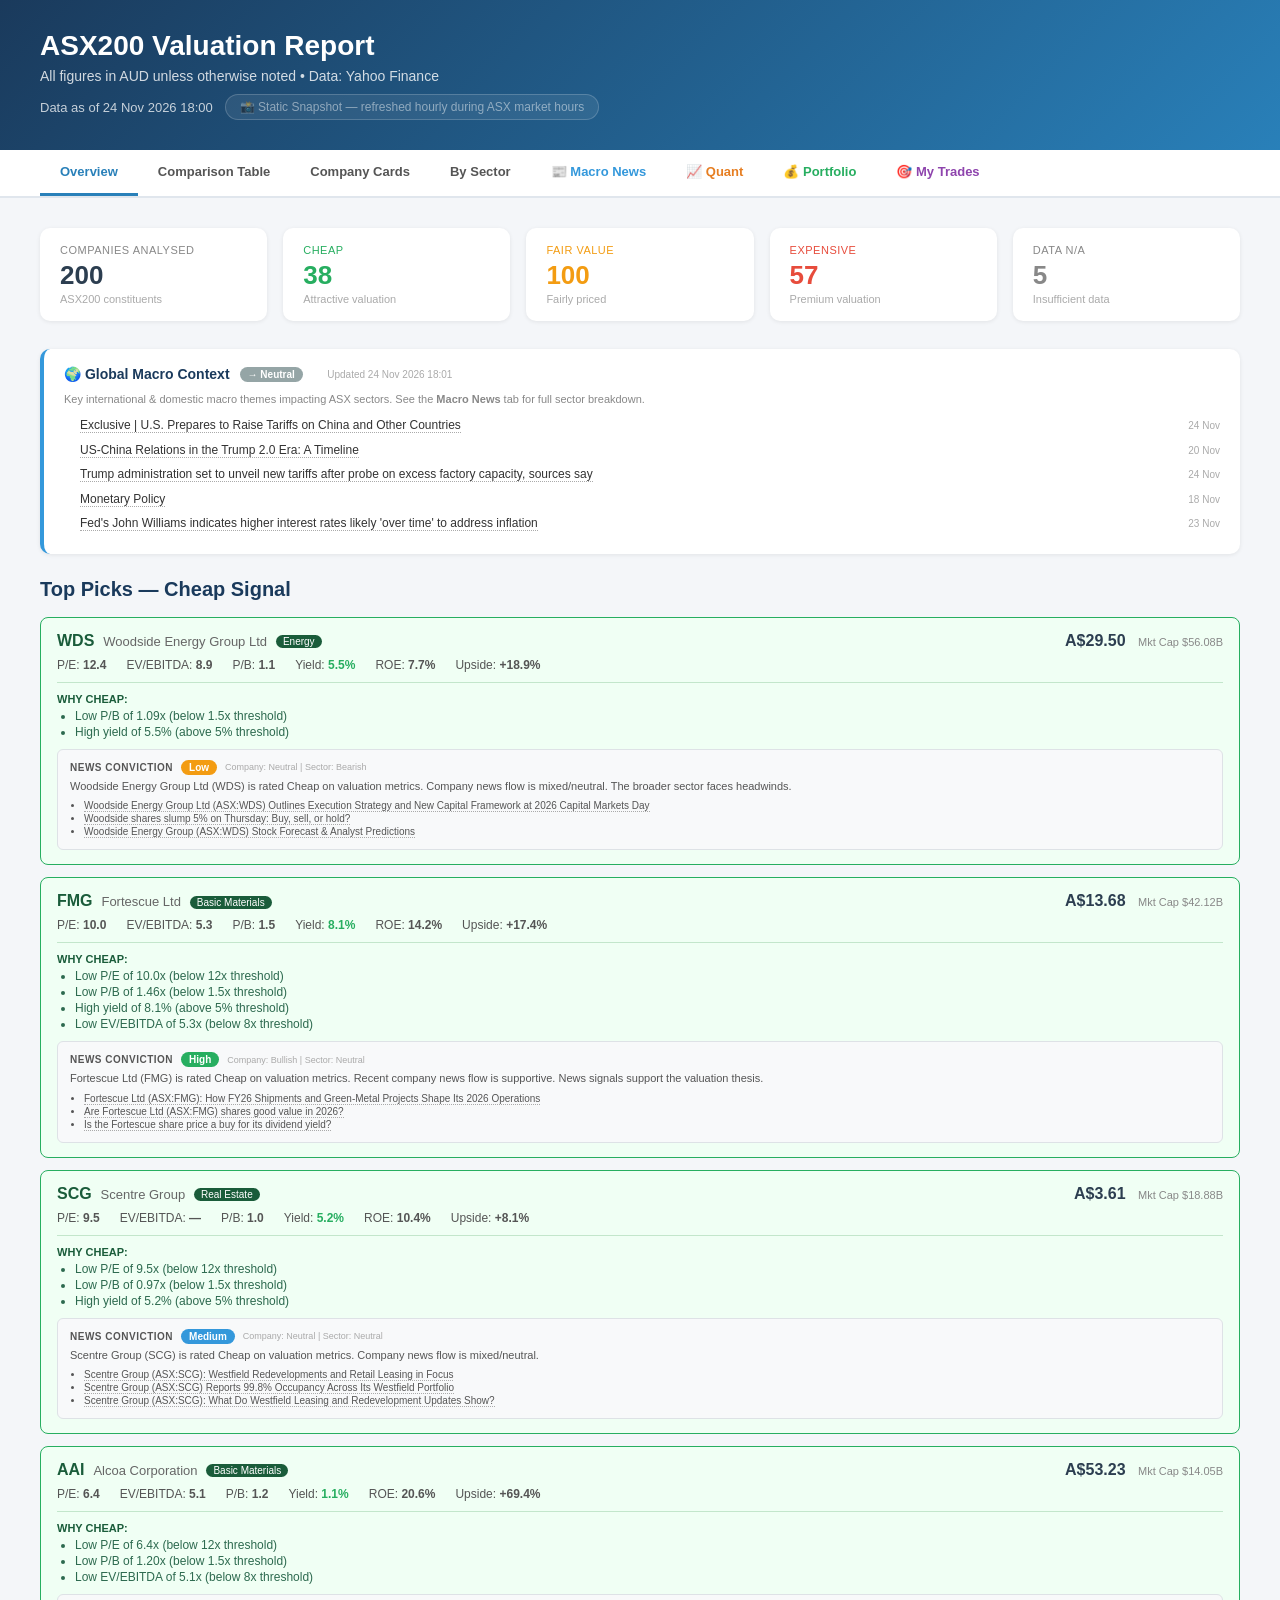
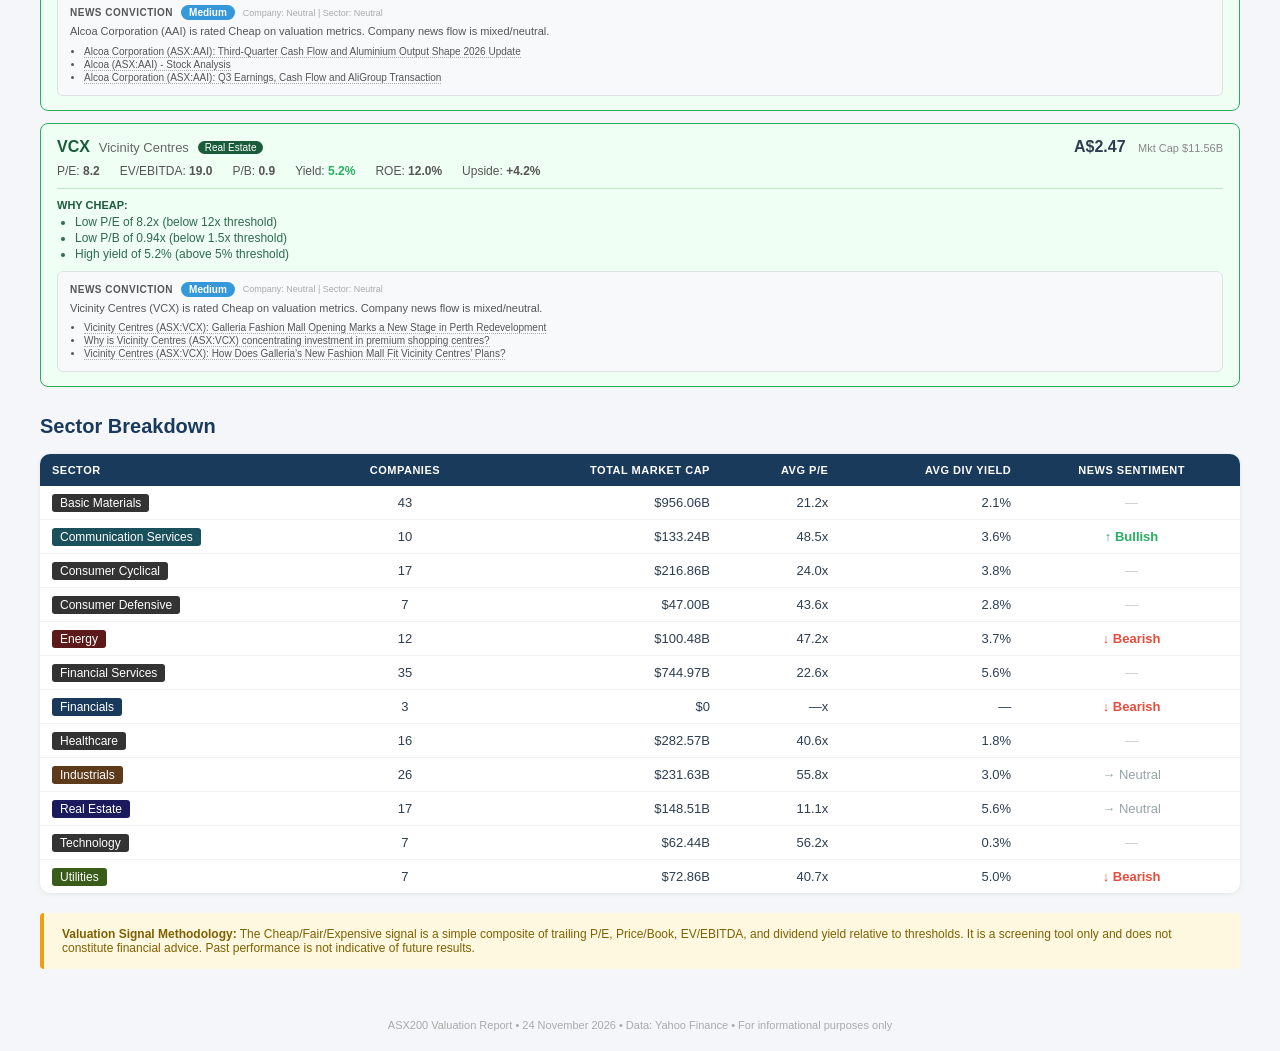
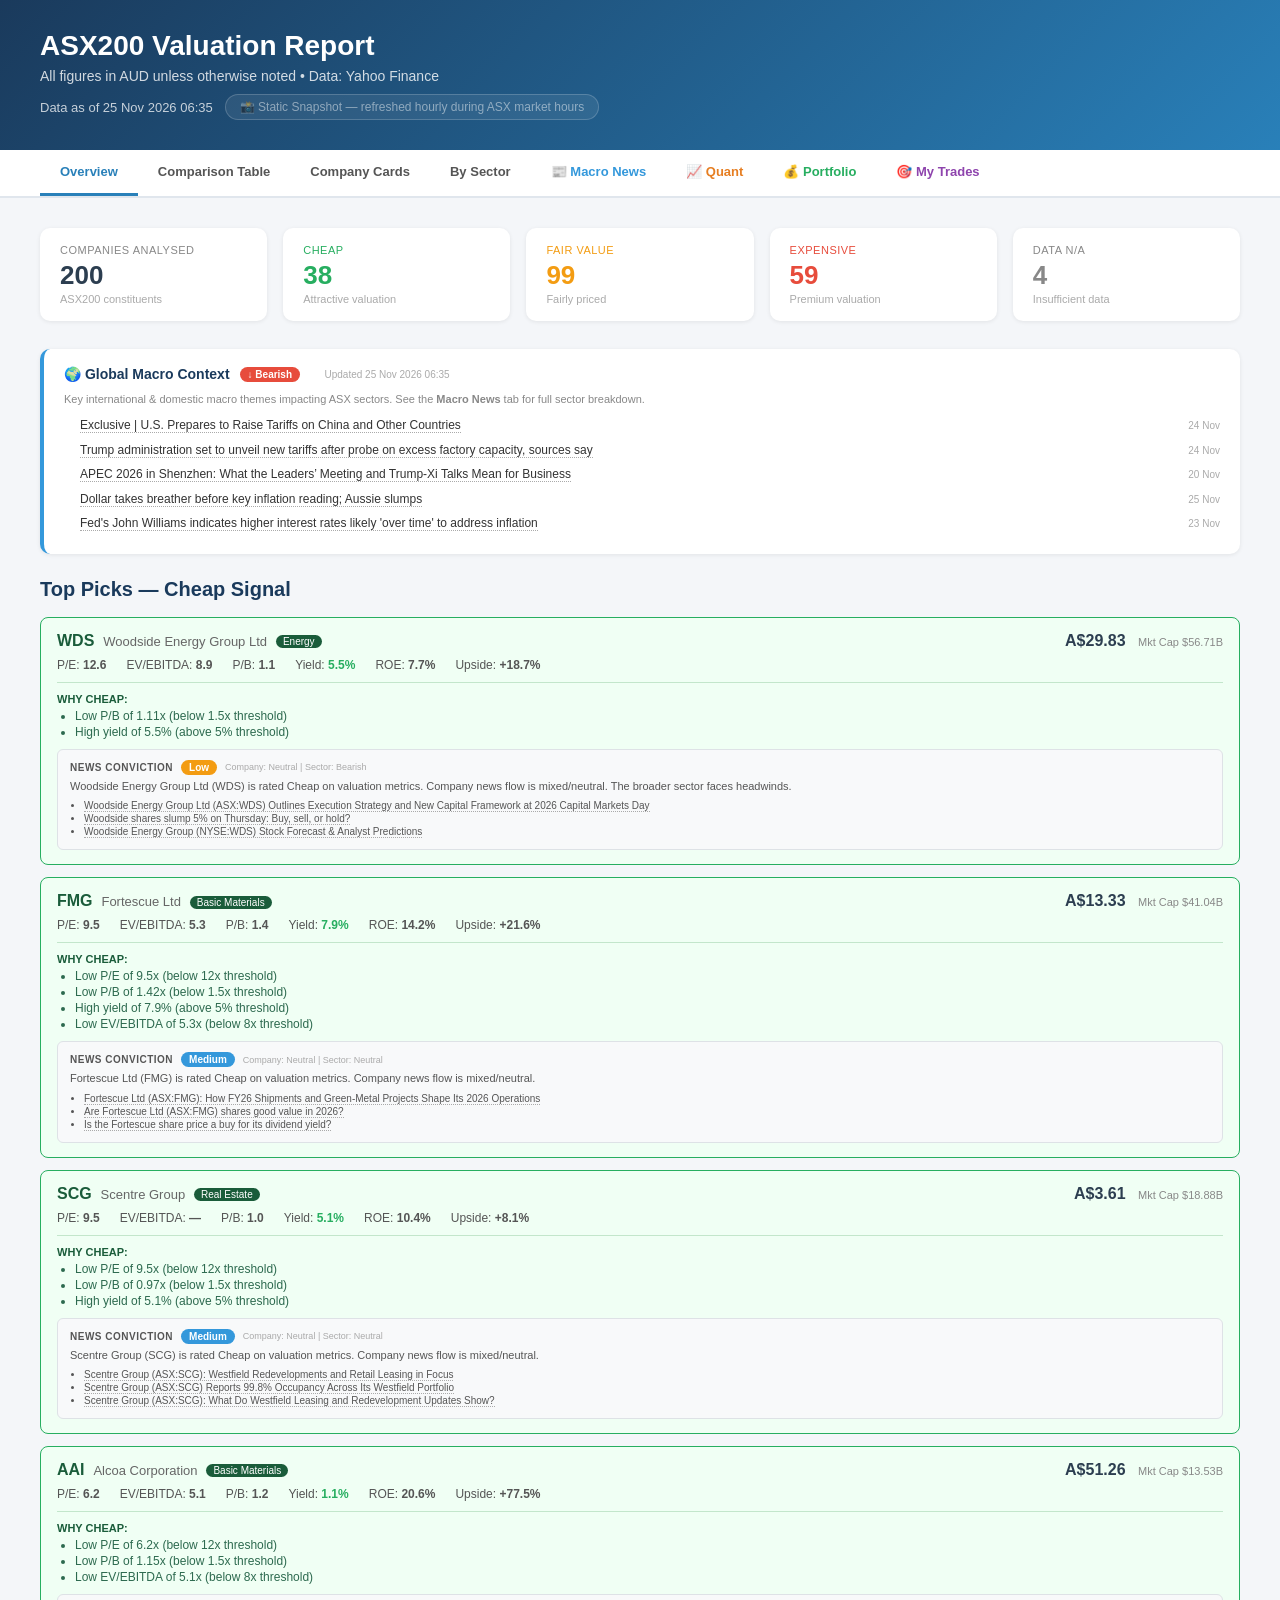
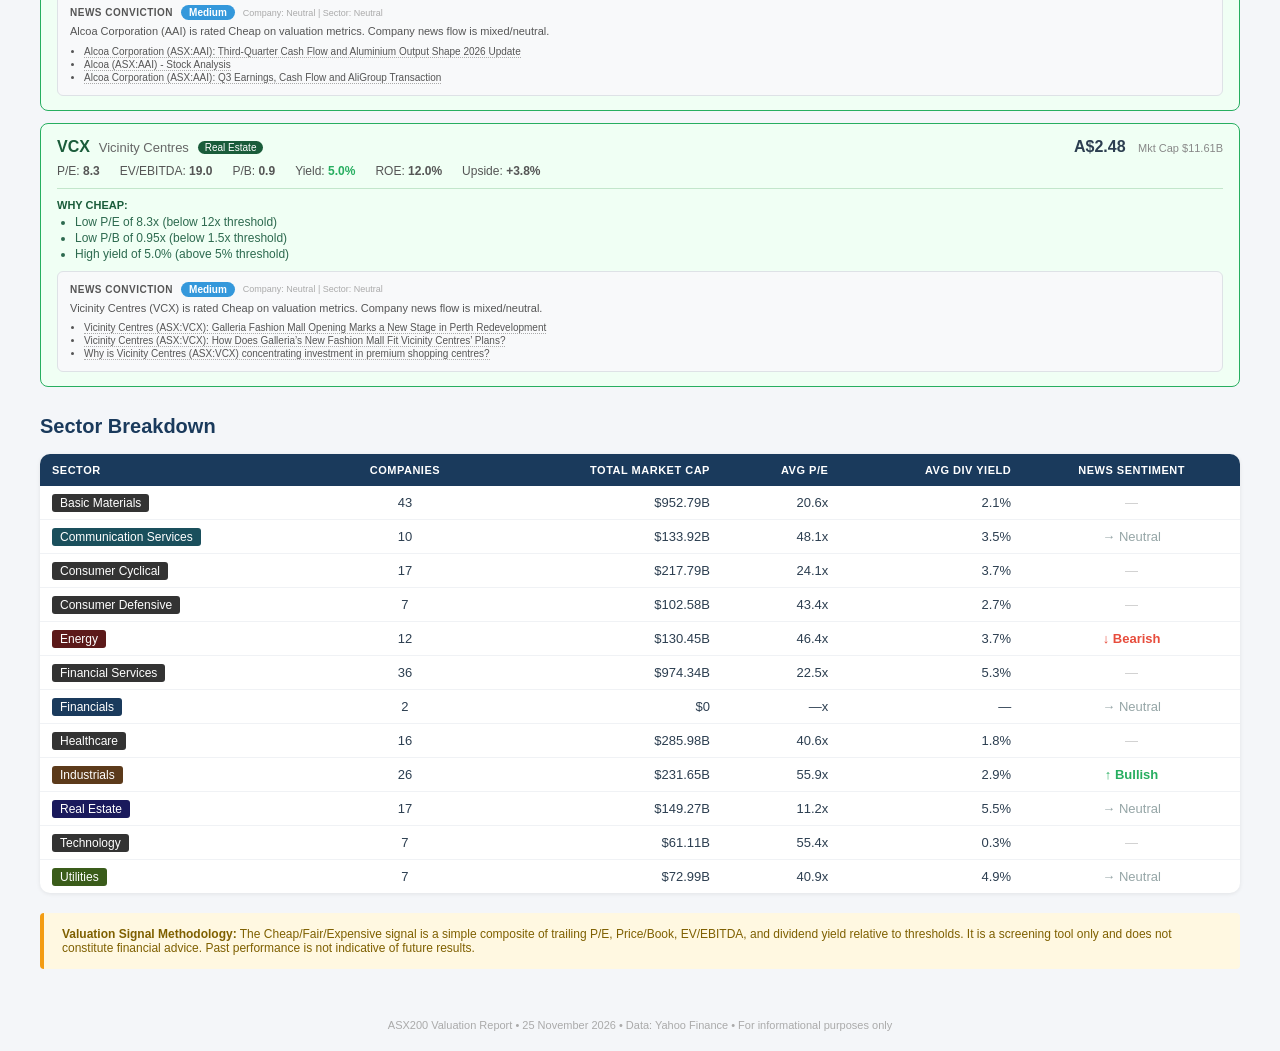
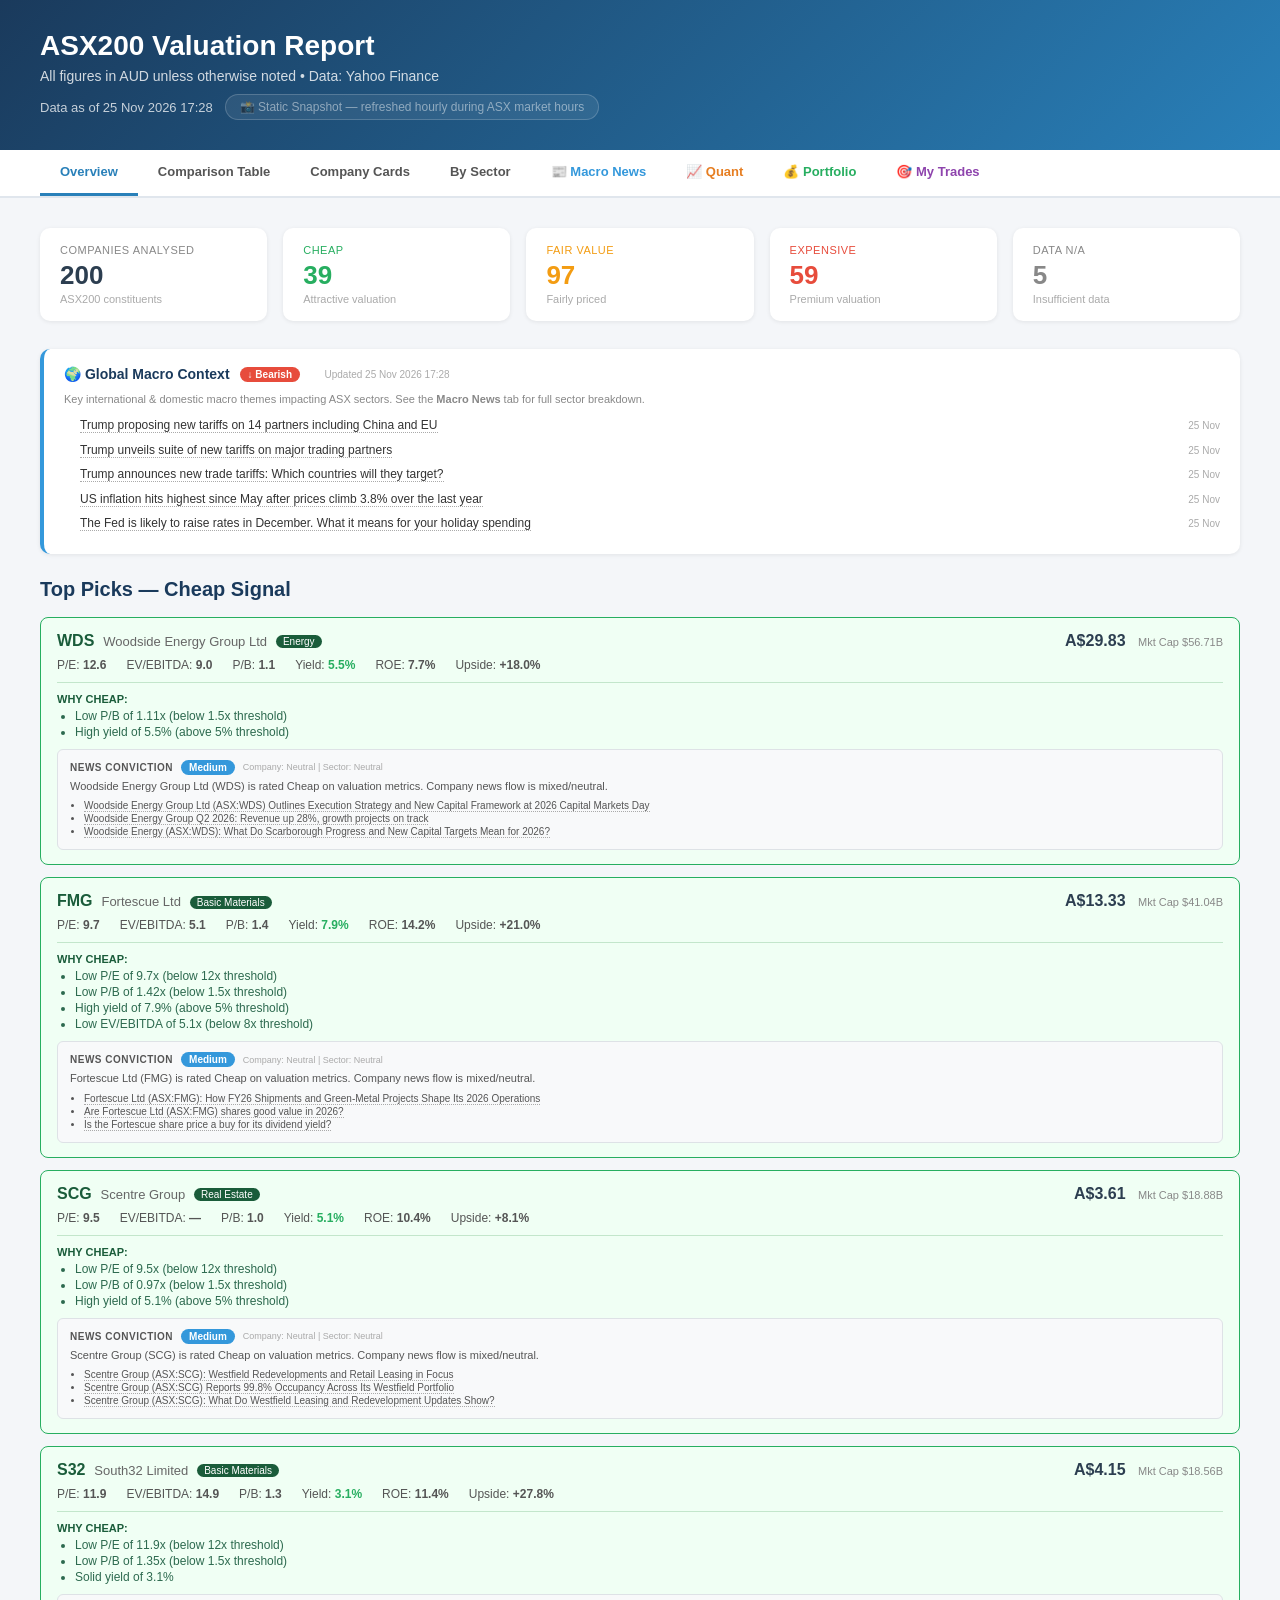
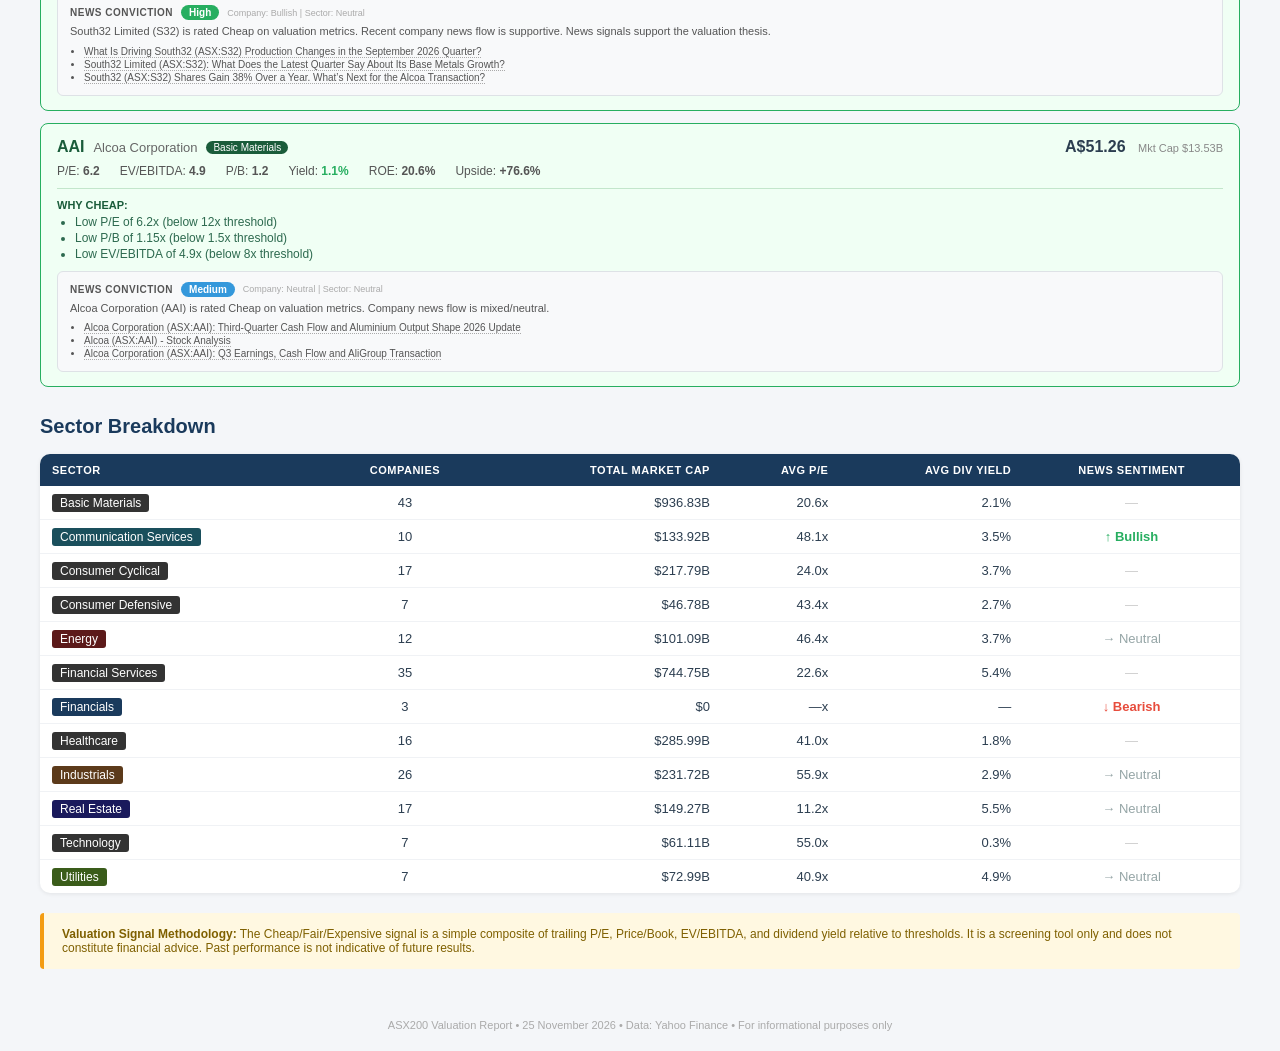
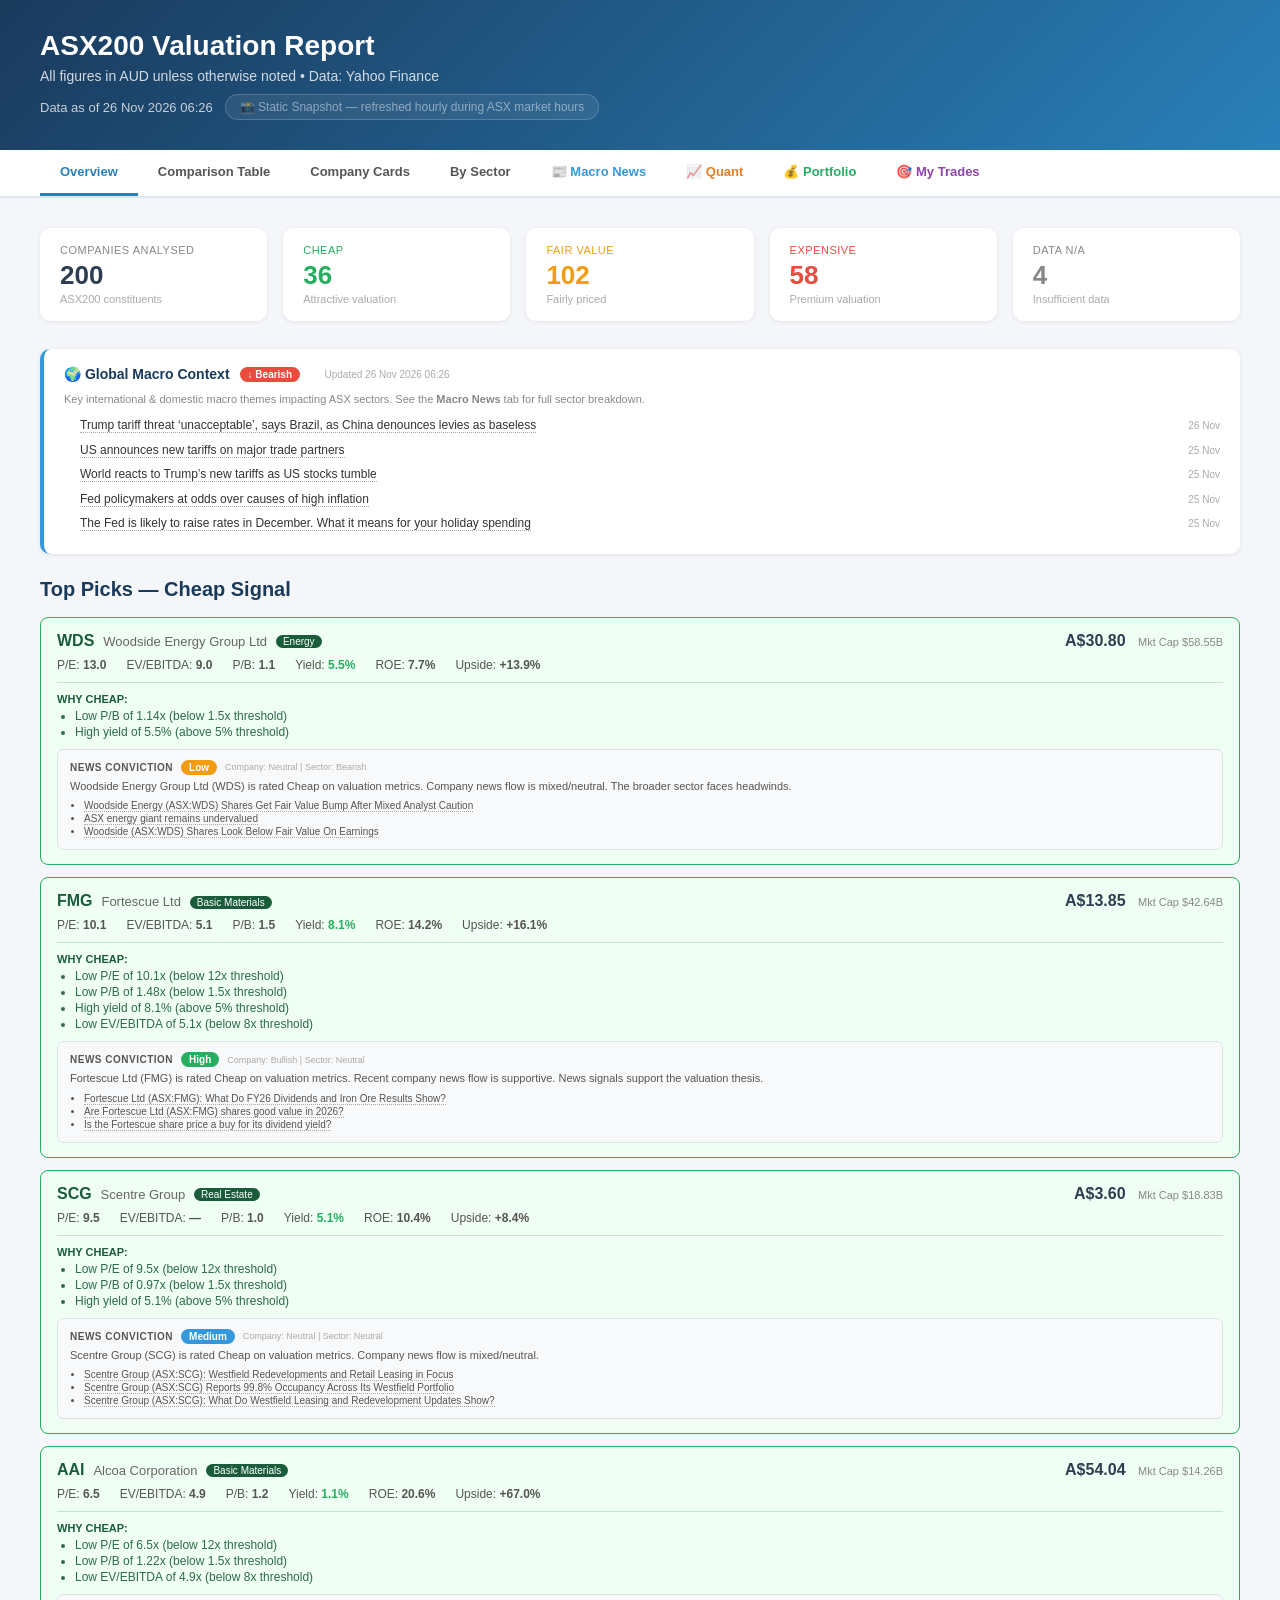
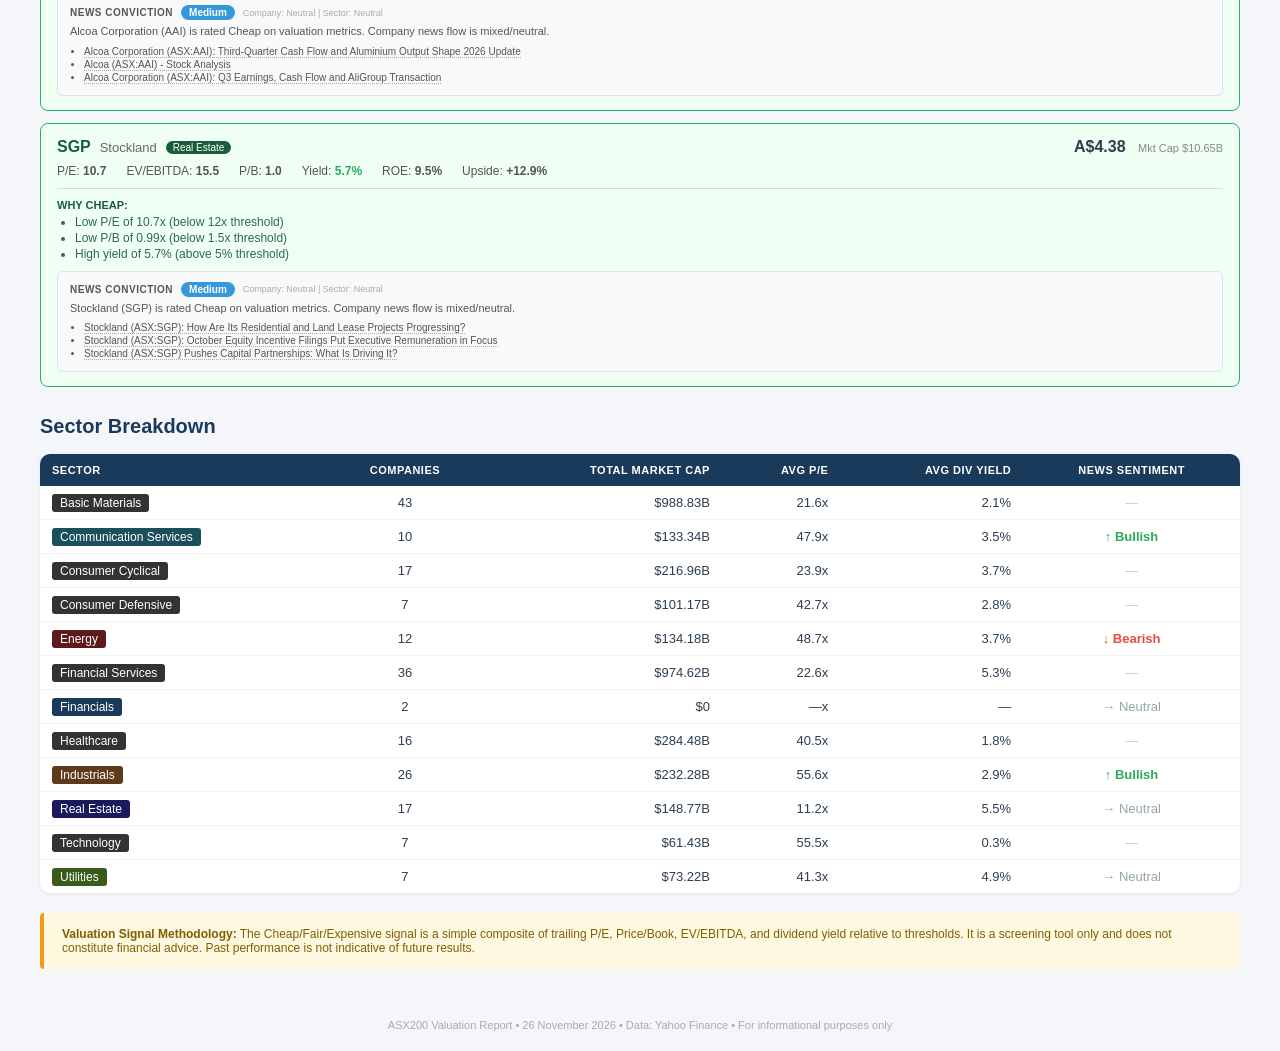
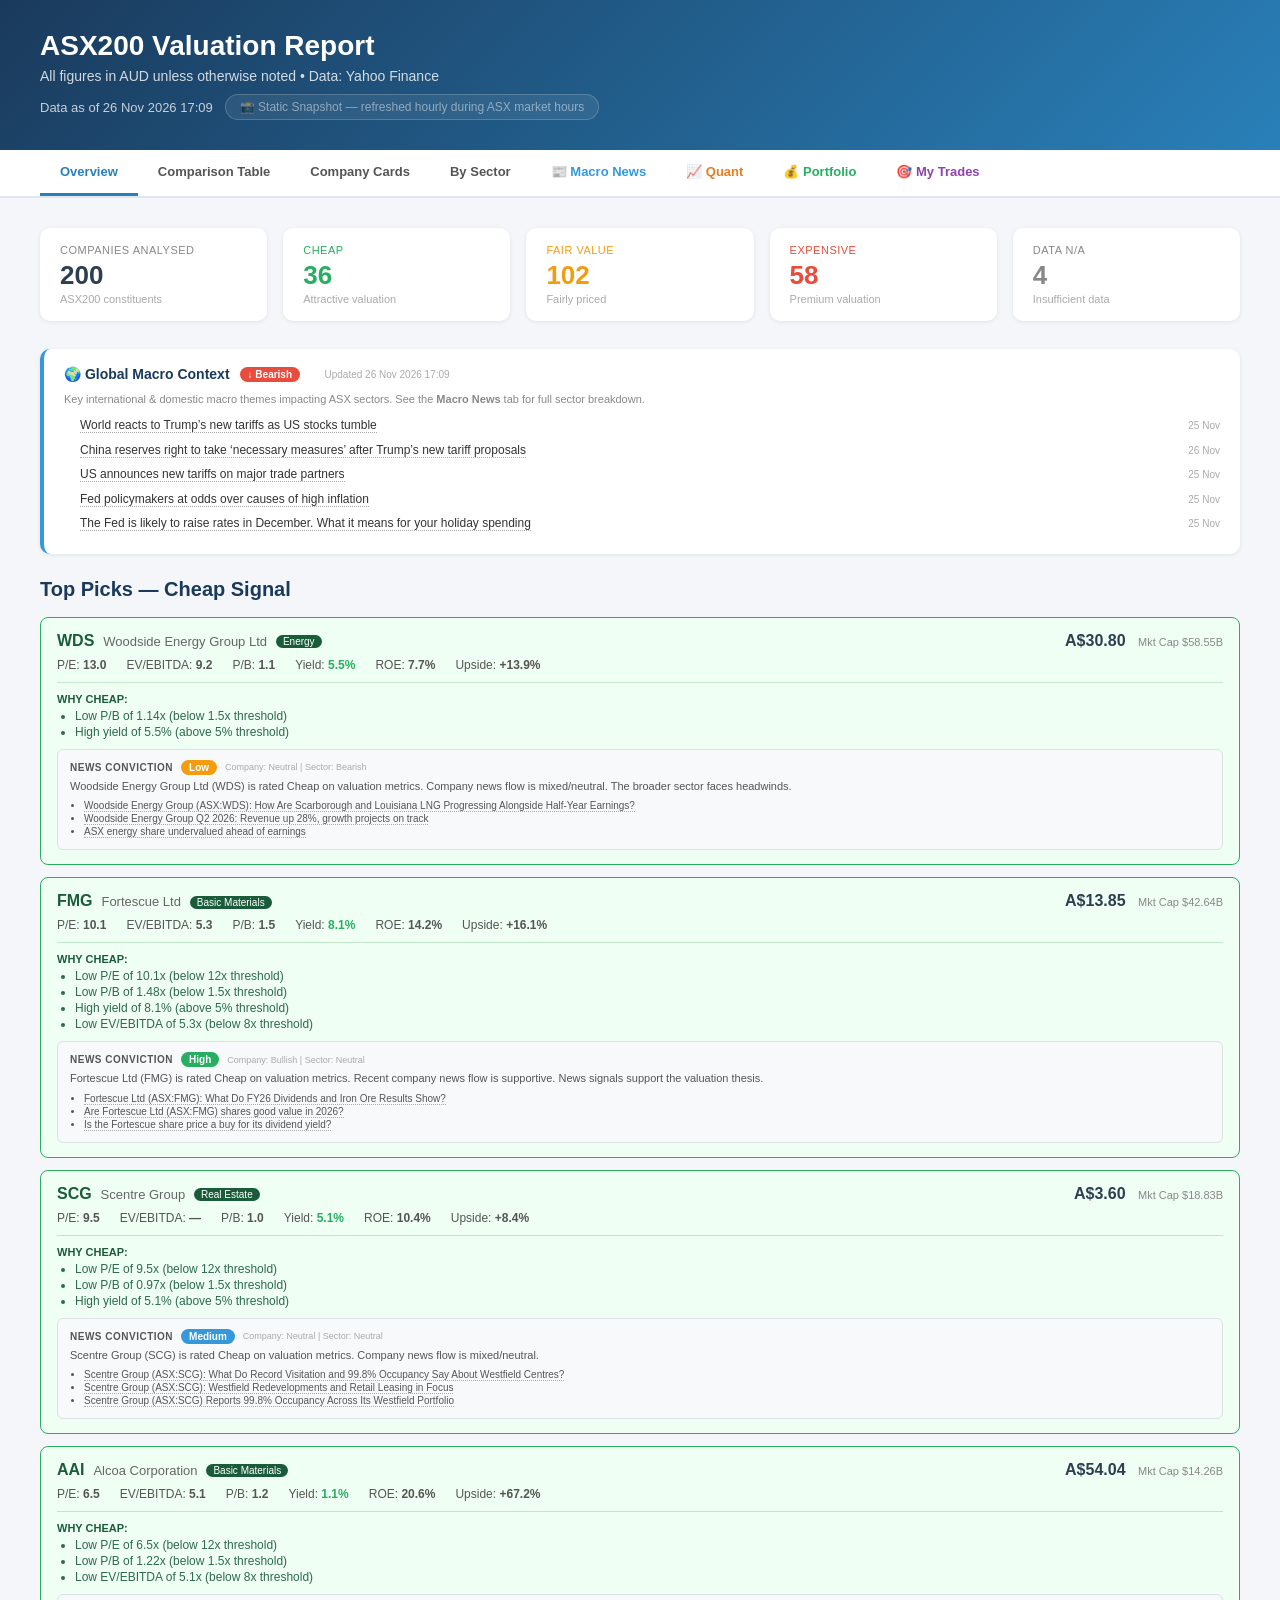
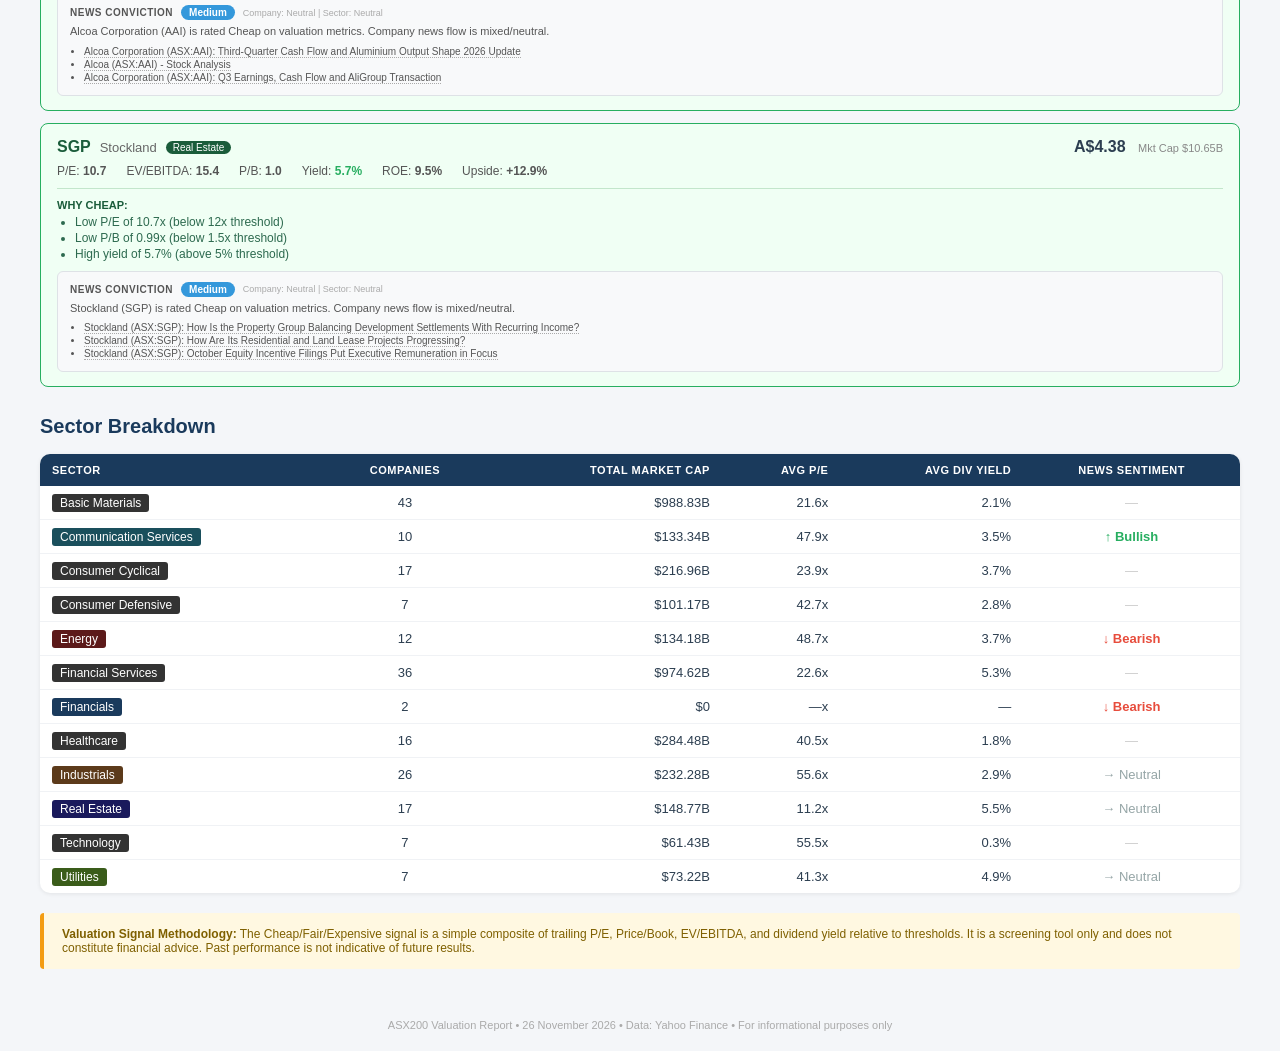
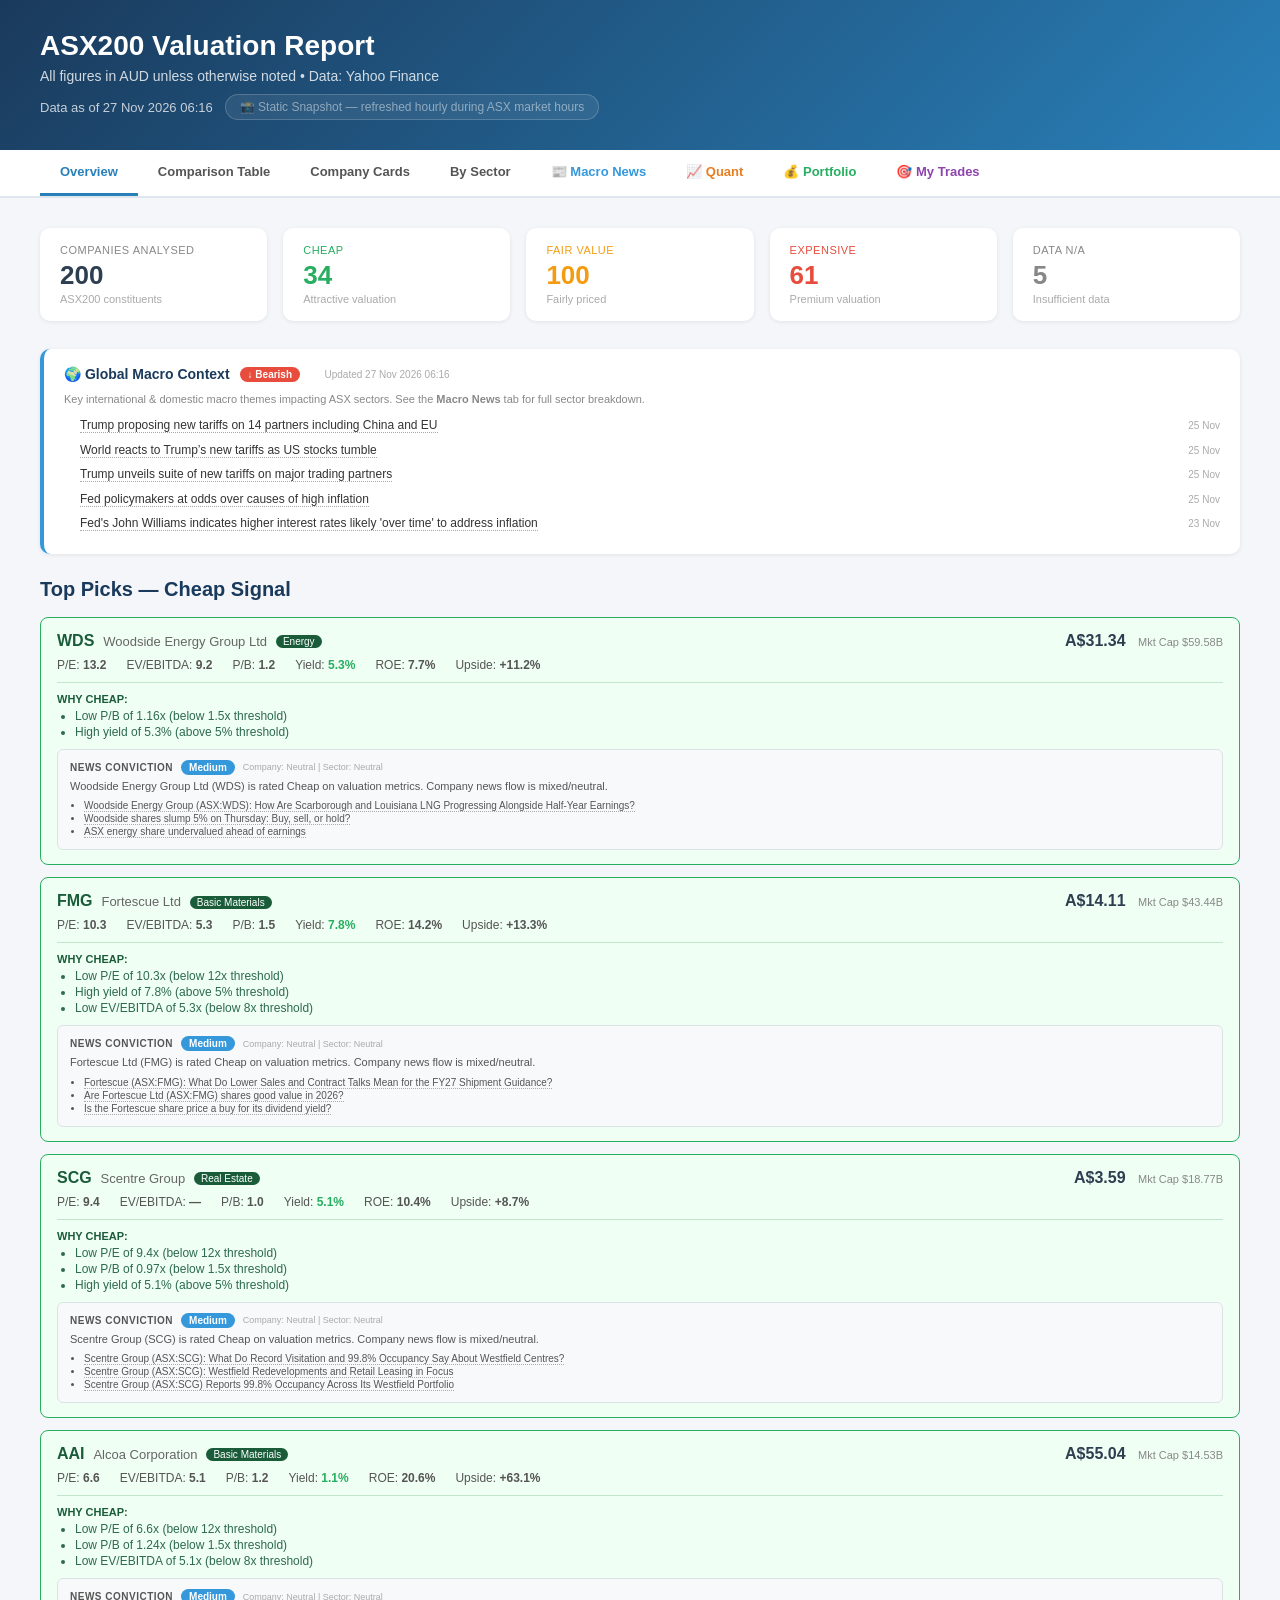
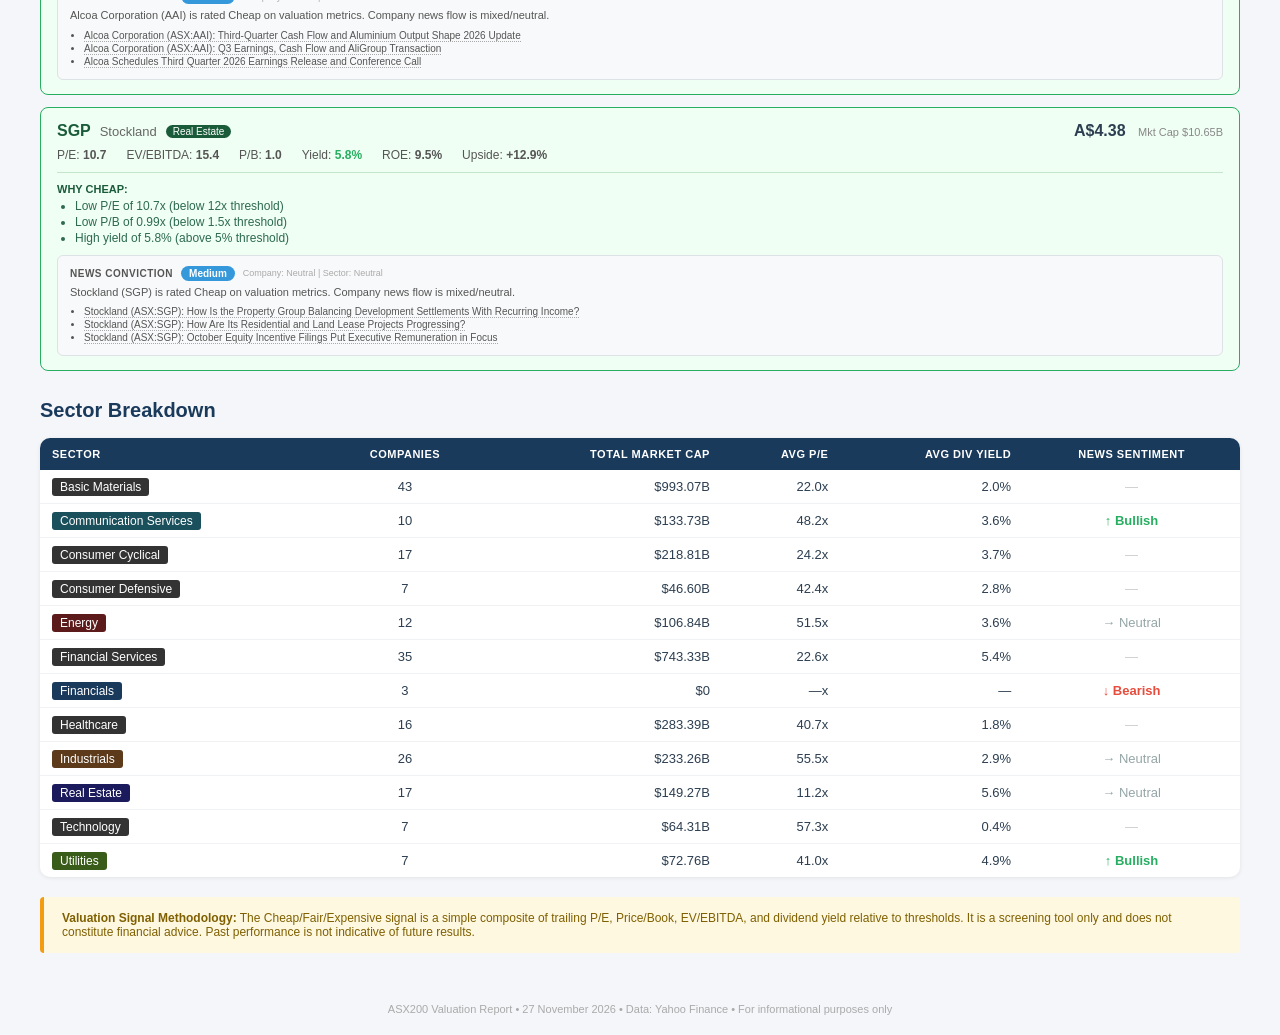
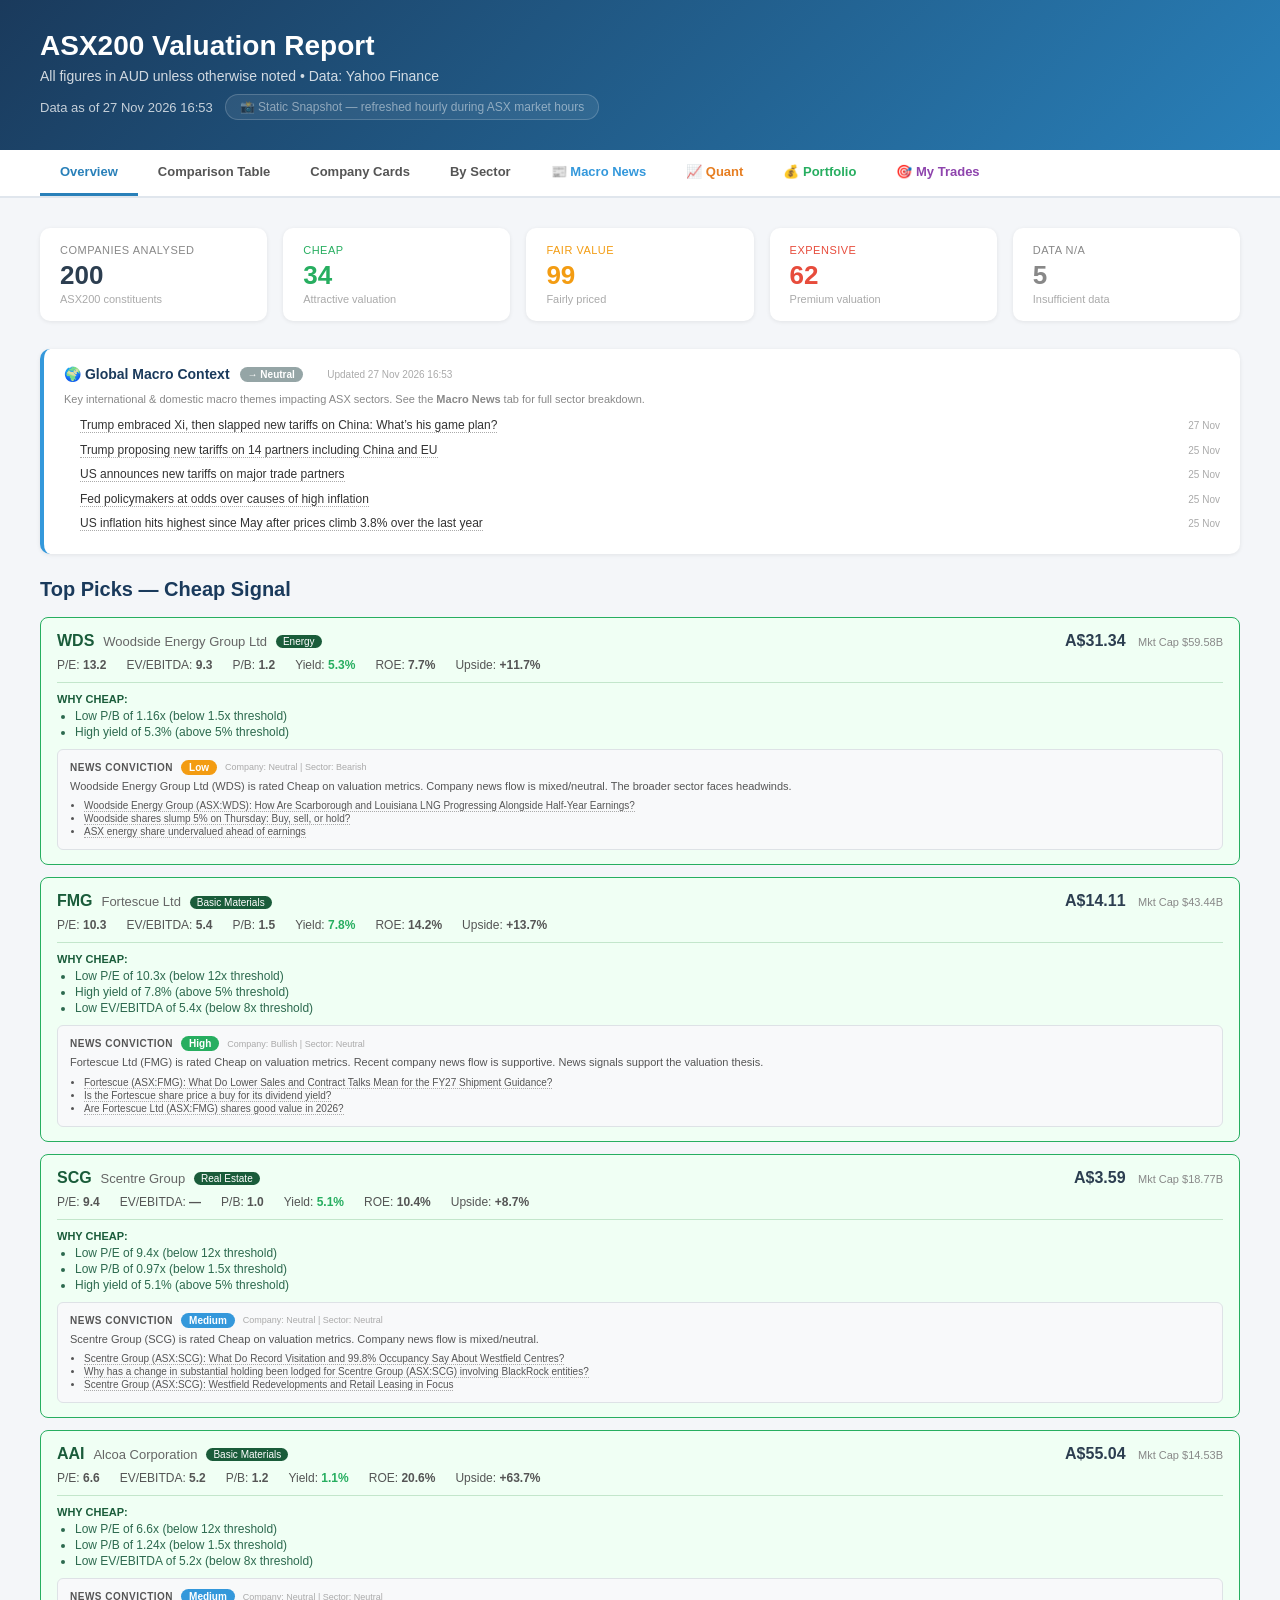
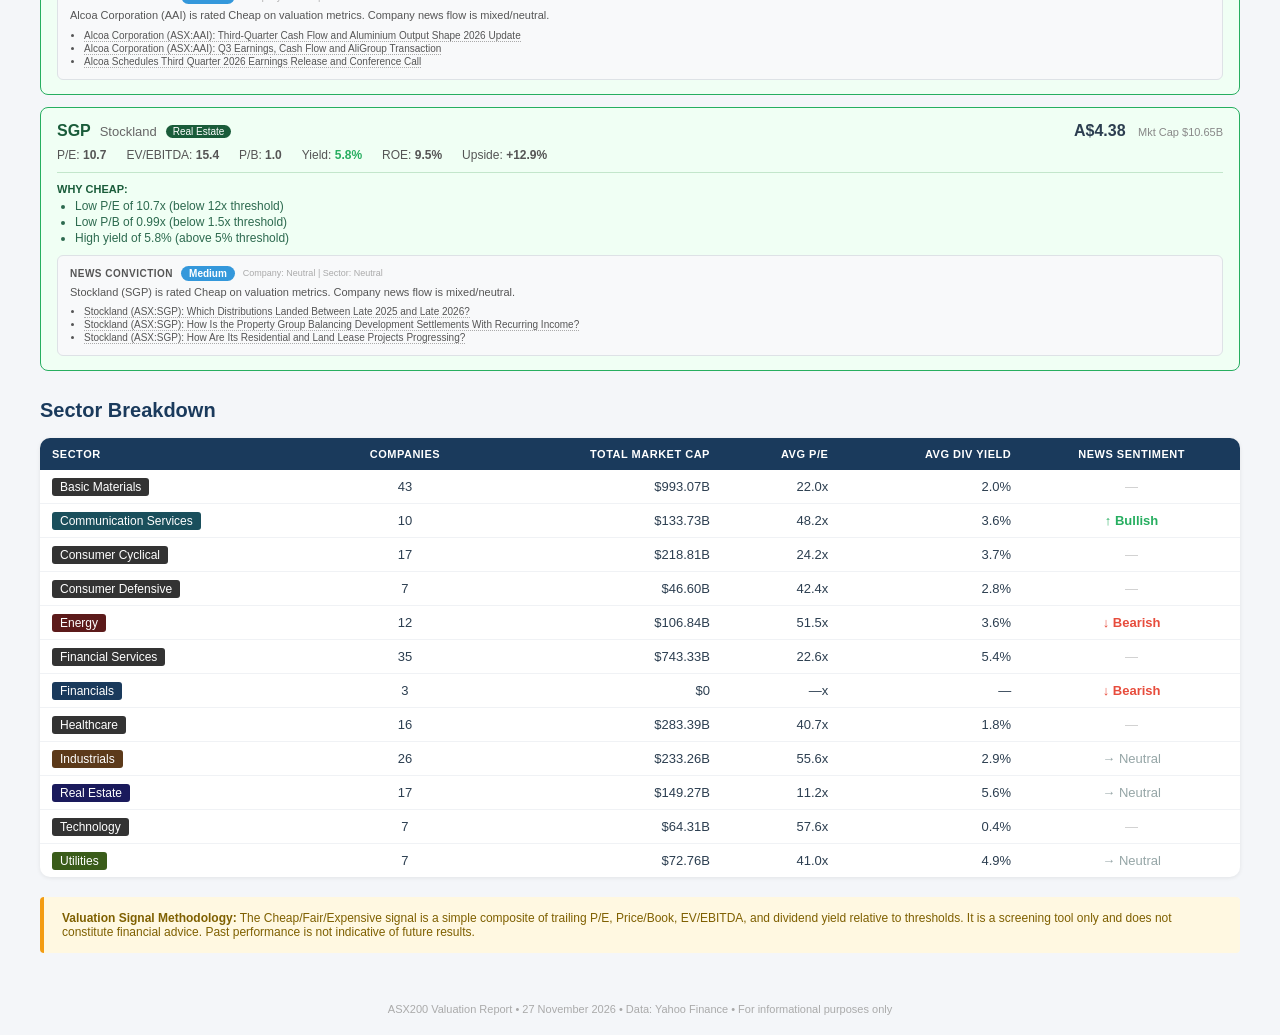
